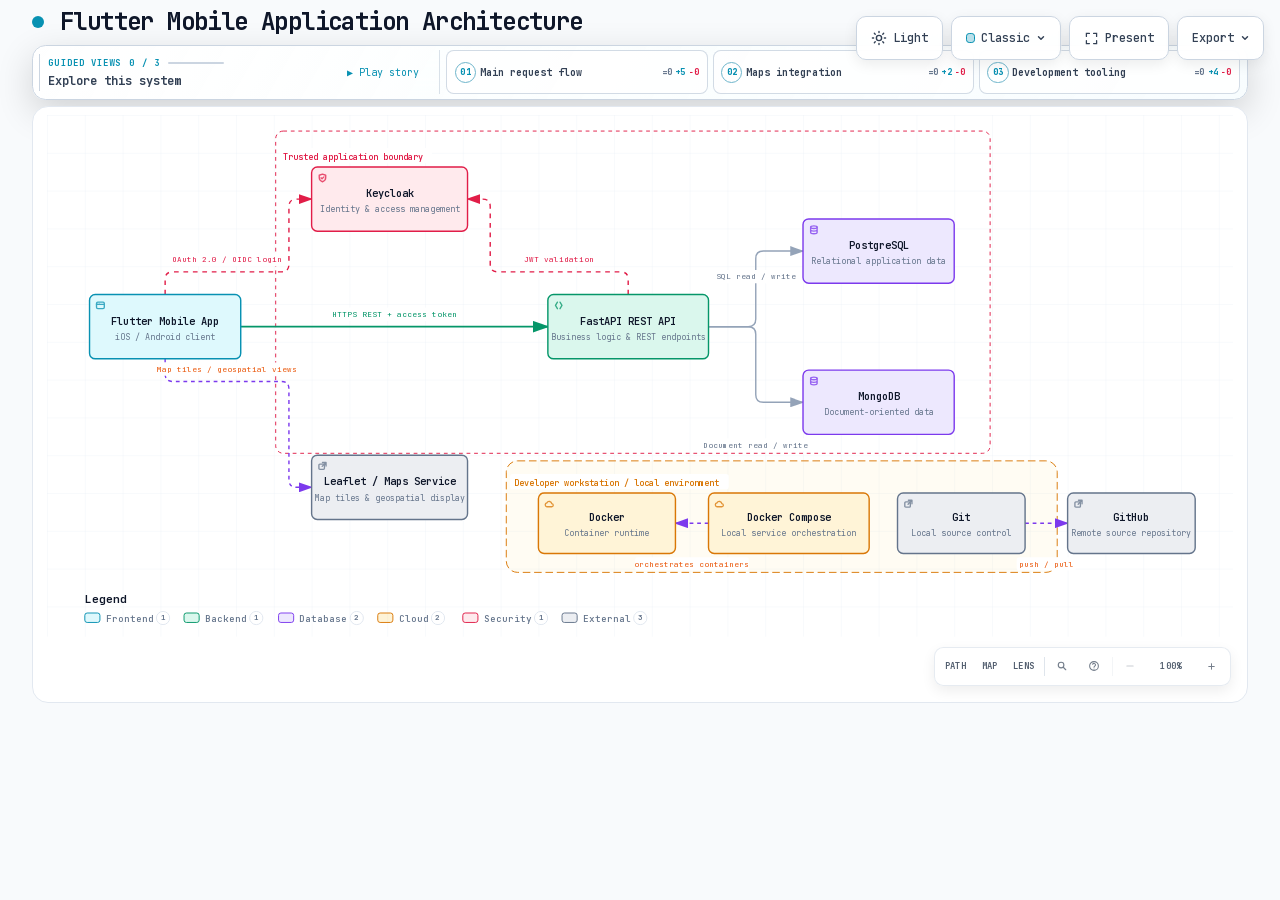
==== docs/index.html @ aa4526f3 "add: Diagrama con GitHub Pages Agregar diagrama Archify para GitHub Pages" ====
<!DOCTYPE html>
<html lang="en" data-theme="dark" data-preset="classic">
<head>
  <meta charset="UTF-8">
  <meta name="viewport" content="width=device-width, initial-scale=1.0">
  <meta name="generator" content="archify 2.17.0-dev.1">
  <title>Flutter Mobile Application Architecture Diagram</title>
  <script>
    // Resolve the theme before first paint so light-preference users don't
    // see a dark flash. The toolbar script below re-applies with UI state.
    (function () {
      try {
        var theme = null;
        try {
          var param = new URLSearchParams(window.location.search).get('theme');
          if (param === 'light' || param === 'dark') theme = param;
          if (new URLSearchParams(window.location.search).get('embed') === '1') {
            document.documentElement.setAttribute('data-embed', 'true');
          }
          if (new URLSearchParams(window.location.search).get('present') === '1') {
            document.documentElement.setAttribute('data-present', 'true');
          }
        } catch (_) {}
        if (!theme) {
          try { theme = localStorage.getItem('archify-theme'); } catch (_) {}
        }
        if (theme !== 'light' && theme !== 'dark') {
          theme = window.matchMedia('(prefers-color-scheme: light)').matches ? 'light' : 'dark';
        }
        document.documentElement.setAttribute('data-theme', theme);
      } catch (_) {}
    })();
  </script>
  <style id="archify-fonts">
/*
JetBrains Mono variable WOFF2 subsets from Google Fonts service revision v24.
These fixed bytes are shared by the viewer and its SVG/raster exports.
No local() source: an installed copy must not override the bundled font.
Uncovered characters (including CJK) still use the system fallback stack.
Upstream: https://github.com/JetBrains/JetBrainsMono

cyrillic-ext    1664 bytes  sha256 9343de2ca5d9549f792e7962375af8efb0f320c7643bfd36c884b5a30e5c396f
cyrillic        8892 bytes  sha256 4995a9a43ac659ec32fcd8b463755cd6a07b31a6e6b3894a6a153b661cf490e2
greek           6800 bytes  sha256 49c3da6c9a2b279b0f1f860f5cfb1f5dc38d88a5c7be9c9b1837bbc4e3db6111
vietnamese      5872 bytes  sha256 d44eb1936043a56038eb02dd70b243f379bef65783f94ec12f277550720411f1
latin-ext      11596 bytes  sha256 9c38cb2d0d2d93c1ee6e21fa78db76f13ea7e15e15cc64214c7ca89b6aaa35c4
latin          31340 bytes  sha256 2c32b9b3ee358c119e210f6f5195f9bd34894d78a785ff2e95d60e718e400af4

Copyright 2020 The JetBrains Mono Project Authors (https://github.com/JetBrains/JetBrainsMono)

This Font Software is licensed under the SIL Open Font License, Version 1.1.
This license is copied below, and is also available with a FAQ at:
https://openfontlicense.org


-----------------------------------------------------------
SIL OPEN FONT LICENSE Version 1.1 - 26 February 2007
-----------------------------------------------------------

PREAMBLE
The goals of the Open Font License (OFL) are to stimulate worldwide
development of collaborative font projects, to support the font creation
efforts of academic and linguistic communities, and to provide a free and
open framework in which fonts may be shared and improved in partnership
with others.

The OFL allows the licensed fonts to be used, studied, modified and
redistributed freely as long as they are not sold by themselves. The
fonts, including any derivative works, can be bundled, embedded,
redistributed and/or sold with any software provided that any reserved
names are not used by derivative works. The fonts and derivatives,
however, cannot be released under any other type of license. The
requirement for fonts to remain under this license does not apply
to any document created using the fonts or their derivatives.

DEFINITIONS
"Font Software" refers to the set of files released by the Copyright
Holder(s) under this license and clearly marked as such. This may
include source files, build scripts and documentation.

"Reserved Font Name" refers to any names specified as such after the
copyright statement(s).

"Original Version" refers to the collection of Font Software components as
distributed by the Copyright Holder(s).

"Modified Version" refers to any derivative made by adding to, deleting,
or substituting -- in part or in whole -- any of the components of the
Original Version, by changing formats or by porting the Font Software to a
new environment.

"Author" refers to any designer, engineer, programmer, technical
writer or other person who contributed to the Font Software.

PERMISSION & CONDITIONS
Permission is hereby granted, free of charge, to any person obtaining
a copy of the Font Software, to use, study, copy, merge, embed, modify,
redistribute, and sell modified and unmodified copies of the Font
Software, subject to the following conditions:

1) Neither the Font Software nor any of its individual components,
in Original or Modified Versions, may be sold by itself.

2) Original or Modified Versions of the Font Software may be bundled,
redistributed and/or sold with any software, provided that each copy
contains the above copyright notice and this license. These can be
included either as stand-alone text files, human-readable headers or
in the appropriate machine-readable metadata fields within text or
binary files as long as those fields can be easily viewed by the user.

3) No Modified Version of the Font Software may use the Reserved Font
Name(s) unless explicit written permission is granted by the corresponding
Copyright Holder. This restriction only applies to the primary font name as
presented to the users.

4) The name(s) of the Copyright Holder(s) or the Author(s) of the Font
Software shall not be used to promote, endorse or advertise any
Modified Version, except to acknowledge the contribution(s) of the
Copyright Holder(s) and the Author(s) or with their explicit written
permission.

5) The Font Software, modified or unmodified, in part or in whole,
must be distributed entirely under this license, and must not be
distributed under any other license. The requirement for fonts to
remain under this license does not apply to any document created
using the Font Software.

TERMINATION
This license becomes null and void if any of the above conditions are
not met.

DISCLAIMER
THE FONT SOFTWARE IS PROVIDED "AS IS", WITHOUT WARRANTY OF ANY KIND,
EXPRESS OR IMPLIED, INCLUDING BUT NOT LIMITED TO ANY WARRANTIES OF
MERCHANTABILITY, FITNESS FOR A PARTICULAR PURPOSE AND NONINFRINGEMENT
OF COPYRIGHT, PATENT, TRADEMARK, OR OTHER RIGHT. IN NO EVENT SHALL THE
COPYRIGHT HOLDER BE LIABLE FOR ANY CLAIM, DAMAGES OR OTHER LIABILITY,
INCLUDING ANY GENERAL, SPECIAL, INDIRECT, INCIDENTAL, OR CONSEQUENTIAL
DAMAGES, WHETHER IN AN ACTION OF CONTRACT, TORT OR OTHERWISE, ARISING
FROM, OUT OF THE USE OR INABILITY TO USE THE FONT SOFTWARE OR FROM
OTHER DEALINGS IN THE FONT SOFTWARE.
*/
    /* cyrillic-ext */
    @font-face { font-family: 'JetBrains Mono'; font-style: normal; font-weight: 400 800; font-display: swap;
      src: url([data-uri]) format('woff2');
      unicode-range: U+0460-052F, U+1C80-1C8A, U+20B4, U+2DE0-2DFF, U+A640-A69F, U+FE2E-FE2F; }
    /* cyrillic */
    @font-face { font-family: 'JetBrains Mono'; font-style: normal; font-weight: 400 800; font-display: swap;
      src: url([data-uri]) format('woff2');
      unicode-range: U+0301, U+0400-045F, U+0490-0491, U+04B0-04B1, U+2116; }
    /* greek */
    @font-face { font-family: 'JetBrains Mono'; font-style: normal; font-weight: 400 800; font-display: swap;
      src: url([data-uri]) format('woff2');
      unicode-range: U+0370-0377, U+037A-037F, U+0384-038A, U+038C, U+038E-03A1, U+03A3-03FF; }
    /* vietnamese */
    @font-face { font-family: 'JetBrains Mono'; font-style: normal; font-weight: 400 800; font-display: swap;
      src: url([data-uri]) format('woff2');
      unicode-range: U+0102-0103, U+0110-0111, U+0128-0129, U+0168-0169, U+01A0-01A1, U+01AF-01B0, U+0300-0301, U+0303-0304, U+0308-0309, U+0323, U+0329, U+1EA0-1EF9, U+20AB; }
    /* latin-ext */
    @font-face { font-family: 'JetBrains Mono'; font-style: normal; font-weight: 400 800; font-display: swap;
      src: url([data-uri]) format('woff2');
      unicode-range: U+0100-02BA, U+02BD-02C5, U+02C7-02CC, U+02CE-02D7, U+02DD-02FF, U+0304, U+0308, U+0329, U+1D00-1DBF, U+1E00-1E9F, U+1EF2-1EFF, U+2020, U+20A0-20AB, U+20AD-20C0, U+2113, U+2C60-2C7F, U+A720-A7FF; }
    /* latin */
    @font-face { font-family: 'JetBrains Mono'; font-style: normal; font-weight: 400 800; font-display: swap;
      src: url([data-uri]) format('woff2');
      unicode-range: U+0000-00FF, U+0131, U+0152-0153, U+02BB-02BC, U+02C6, U+02DA, U+02DC, U+0304, U+0308, U+0329, U+2000-206F, U+20AC, U+2122, U+2191, U+2193, U+2212, U+2215, U+FEFF, U+FFFD; }
  </style>
  <style>
    /* ==========================================================
       THEME VARIABLES — switch by toggling [data-theme] on <html>
       ========================================================== */
    :root,
    [data-theme="dark"] {
      --bg: #020617;
      --grid: #1e293b;
      --text: #ffffff;
      --text-muted: #94a3b8;
      --text-dim: #475569;
      /* UI chrome and menu hints need more contrast than SVG .t-dim accents */
      --text-faint: #7d8da1;

      --panel: rgba(15, 23, 42, 0.5);
      --panel-border: #1e293b;
      --lane-fill: rgba(15, 23, 42, 0.22);
      --lane-stroke: #334155;

      --arrow: #64748b;
      --arrow-emphasis: #34d399;

      /* Opaque mask color used behind semi-transparent component fills
         so the arrows drawn underneath are properly hidden. */
      --mask: #0f172a;

      --frontend-fill:    rgba(8, 51, 68, 0.4);
      --frontend-stroke:  #22d3ee;
      --backend-fill:     rgba(6, 78, 59, 0.4);
      --backend-stroke:   #34d399;
      --database-fill:    rgba(76, 29, 149, 0.4);
      --database-stroke:  #a78bfa;
      --cloud-fill:       rgba(120, 53, 15, 0.3);
      --cloud-stroke:     #fbbf24;
      --security-fill:    rgba(136, 19, 55, 0.4);
      --security-stroke:  #fb7185;
      --messagebus-fill:  rgba(251, 146, 60, 0.3);
      --messagebus-stroke:#fb923c;
      --external-fill:    rgba(30, 41, 59, 0.5);
      --external-stroke:  #94a3b8;

      --toolbar-bg:       rgba(15, 23, 42, 0.8);
      --toolbar-border:   #334155;
      --toolbar-text:     #e2e8f0;
      --toolbar-hover:    rgba(15, 23, 42, 0.95);
      --toolbar-menu-bg:  #0f172a;
    }

    [data-theme="light"] {
      --bg: #f8fafc;
      --grid: #e2e8f0;
      --text: #0f172a;
      --text-muted: #64748b;
      --text-dim: #94a3b8;
      --text-faint: #64748b;

      --panel: #ffffff;
      --panel-border: #e2e8f0;
      --lane-fill: rgba(248, 250, 252, 0.65);
      --lane-stroke: #cbd5e1;

      --arrow: #94a3b8;
      --arrow-emphasis: #059669;

      --mask: #ffffff;

      --frontend-fill:    rgba(34, 211, 238, 0.15);
      --frontend-stroke:  #0891b2;
      --backend-fill:     rgba(52, 211, 153, 0.18);
      --backend-stroke:   #059669;
      --database-fill:    rgba(167, 139, 250, 0.2);
      --database-stroke:  #7c3aed;
      --cloud-fill:       rgba(251, 191, 36, 0.18);
      --cloud-stroke:     #d97706;
      --security-fill:    rgba(251, 113, 133, 0.15);
      --security-stroke:  #e11d48;
      --messagebus-fill:  rgba(251, 146, 60, 0.15);
      --messagebus-stroke:#ea580c;
      --external-fill:    rgba(148, 163, 184, 0.18);
      --external-stroke:  #64748b;

      --toolbar-bg:       rgba(255, 255, 255, 0.92);
      --toolbar-border:   #cbd5e1;
      --toolbar-text:     #334155;
      --toolbar-hover:    #ffffff;
      --toolbar-menu-bg:  #ffffff;
    }

    /* ==========================================================
       SIGNAL FLOW — an opt-in, motion-forward visual preset.
       The variables also target a standalone exported SVG, whose
       root carries data-preset and data-theme directly.
       ========================================================== */
    [data-preset="signal-flow"][data-theme="dark"] {
      --bg: #030711;
      --grid: #15233a;
      --panel: rgba(6, 14, 28, 0.78);
      --panel-border: #1d3350;
      --lane-fill: rgba(9, 22, 40, 0.5);
      --lane-stroke: #2c4564;
      --text: #f5fbff;
      --text-muted: #9eb0c7;
      --text-dim: #52667f;
      --text-faint: #7890ad;
      --mask: #07101e;
      --frontend-fill: rgba(6, 182, 212, 0.14);
      --frontend-stroke: #67e8f9;
      --backend-fill: rgba(16, 185, 129, 0.14);
      --backend-stroke: #5eead4;
      --database-fill: rgba(139, 92, 246, 0.16);
      --database-stroke: #c4b5fd;
      --cloud-fill: rgba(245, 158, 11, 0.13);
      --cloud-stroke: #fcd34d;
      --security-fill: rgba(244, 63, 94, 0.13);
      --security-stroke: #fda4af;
      --messagebus-fill: rgba(249, 115, 22, 0.13);
      --messagebus-stroke: #fdba74;
      --external-fill: rgba(71, 85, 105, 0.24);
      --external-stroke: #a5b4c7;
      --arrow: #7890ad;
      --arrow-emphasis: #2dd4bf;
      --toolbar-bg: rgba(7, 16, 30, 0.86);
      --toolbar-border: #29415f;
      --toolbar-menu-bg: #07101e;
    }

    [data-preset="signal-flow"][data-theme="light"] {
      --bg: #f4f9fc;
      --grid: #d4e5ee;
      --panel: rgba(255, 255, 255, 0.82);
      --panel-border: #bfd5e2;
      --lane-fill: rgba(232, 243, 248, 0.62);
      --lane-stroke: #a9c5d5;
      --text: #102638;
      --text-muted: #587287;
      --text-dim: #8aa2b4;
      --text-faint: #668397;
      --mask: #ffffff;
      --frontend-fill: rgba(6, 182, 212, 0.09);
      --frontend-stroke: #0789a1;
      --backend-fill: rgba(5, 150, 105, 0.09);
      --backend-stroke: #087f69;
      --database-fill: rgba(124, 58, 237, 0.09);
      --database-stroke: #7254c7;
      --cloud-fill: rgba(217, 119, 6, 0.08);
      --cloud-stroke: #b9670b;
      --security-fill: rgba(225, 29, 72, 0.08);
      --security-stroke: #c53a59;
      --messagebus-fill: rgba(234, 88, 12, 0.08);
      --messagebus-stroke: #c65f27;
      --external-fill: rgba(100, 116, 139, 0.1);
      --external-stroke: #607a8c;
      --arrow: #7b97aa;
      --arrow-emphasis: #0d9488;
    }

    /* ==========================================================
       BLUEPRINT — a review-first drafting preset for deployment,
       infrastructure, and technical design documentation. It keeps
       the same semantic palette and geometry while trading glow for
       precise grid contrast, squared materials, and drafting marks.
       ========================================================== */
    [data-preset="blueprint"][data-theme="dark"] {
      --bg: #06131f;
      --grid: #17425a;
      --panel: rgba(7, 27, 43, 0.9);
      --panel-border: #27627f;
      --lane-fill: rgba(10, 43, 66, 0.36);
      --lane-stroke: #34799a;
      --text: #e3f6ff;
      --text-muted: #91b8ca;
      --text-dim: #557e92;
      --text-faint: #739caf;
      --mask: #0a2031;
      --frontend-fill: rgba(26, 157, 193, 0.14);
      --frontend-stroke: #66d9ef;
      --backend-fill: rgba(31, 155, 124, 0.13);
      --backend-stroke: #69dfbd;
      --database-fill: rgba(120, 105, 196, 0.14);
      --database-stroke: #b4a8ff;
      --cloud-fill: rgba(197, 145, 43, 0.13);
      --cloud-stroke: #ffd166;
      --security-fill: rgba(199, 76, 104, 0.13);
      --security-stroke: #ff8da1;
      --messagebus-fill: rgba(207, 112, 49, 0.13);
      --messagebus-stroke: #ffad66;
      --external-fill: rgba(84, 119, 139, 0.18);
      --external-stroke: #a7cad9;
      --arrow: #78a3b7;
      --arrow-emphasis: #64dfc1;
      --toolbar-bg: rgba(7, 28, 45, 0.92);
      --toolbar-border: #34799a;
      --toolbar-text: #d8f3ff;
      --toolbar-hover: rgba(18, 58, 83, 0.95);
      --toolbar-menu-bg: #0a2031;
    }

    [data-preset="blueprint"][data-theme="light"] {
      --bg: #edf7fa;
      --grid: #b5d5e1;
      --panel: rgba(249, 253, 255, 0.94);
      --panel-border: #78aabd;
      --lane-fill: rgba(210, 232, 240, 0.42);
      --lane-stroke: #83b2c4;
      --text: #123344;
      --text-muted: #4e7486;
      --text-dim: #86a6b4;
      --text-faint: #668c9d;
      --mask: #f9fdff;
      --frontend-fill: rgba(8, 145, 178, 0.08);
      --frontend-stroke: #087f9c;
      --backend-fill: rgba(5, 128, 101, 0.08);
      --backend-stroke: #08755f;
      --database-fill: rgba(100, 75, 180, 0.08);
      --database-stroke: #6757a8;
      --cloud-fill: rgba(181, 120, 15, 0.08);
      --cloud-stroke: #a86609;
      --security-fill: rgba(190, 48, 80, 0.07);
      --security-stroke: #b32f50;
      --messagebus-fill: rgba(196, 81, 22, 0.07);
      --messagebus-stroke: #b65120;
      --external-fill: rgba(79, 112, 128, 0.08);
      --external-stroke: #506f7e;
      --arrow: #6d93a5;
      --arrow-emphasis: #087f69;
      --toolbar-bg: rgba(247, 252, 254, 0.94);
      --toolbar-border: #8ab5c5;
      --toolbar-text: #294f61;
      --toolbar-hover: #ffffff;
      --toolbar-menu-bg: #f9fdff;
    }

    /* ==========================================================
       EDITORIAL — a warm, publication-minded preset for design
       reviews, launch notes, and documentation. The diagram keeps
       the same semantic palette and exact geometry, but trades
       software chrome for paper, ink, ruled structure, and one
       restrained vermilion accent.
       ========================================================== */
    [data-preset="editorial"][data-theme="dark"] {
      --bg: #181611;
      --grid: #39342a;
      --panel: rgba(35, 31, 24, 0.96);
      --panel-border: #625a4a;
      --lane-fill: rgba(52, 46, 35, 0.46);
      --lane-stroke: #726957;
      --text: #f4eddf;
      --text-muted: #b9ae9b;
      --text-dim: #776e60;
      --text-faint: #9d917e;
      --mask: #231f18;
      --frontend-fill: rgba(43, 133, 142, 0.16);
      --frontend-stroke: #7fc6c7;
      --backend-fill: rgba(63, 132, 92, 0.16);
      --backend-stroke: #8fc29e;
      --database-fill: rgba(117, 91, 141, 0.17);
      --database-stroke: #c0a4d0;
      --cloud-fill: rgba(170, 119, 49, 0.16);
      --cloud-stroke: #d8ad68;
      --security-fill: rgba(157, 69, 65, 0.17);
      --security-stroke: #df9085;
      --messagebus-fill: rgba(174, 79, 42, 0.16);
      --messagebus-stroke: #df946f;
      --external-fill: rgba(126, 115, 96, 0.18);
      --external-stroke: #b8ad99;
      --arrow: #948978;
      --arrow-emphasis: #dd6b3d;
      --toolbar-bg: rgba(35, 31, 24, 0.92);
      --toolbar-border: #625a4a;
      --toolbar-text: #eee5d5;
      --toolbar-hover: #302a20;
      --toolbar-menu-bg: #231f18;
    }

    [data-preset="editorial"][data-theme="light"] {
      --bg: #f2eee5;
      --grid: #d8d0c2;
      --panel: rgba(251, 248, 241, 0.97);
      --panel-border: #c4b9a6;
      --lane-fill: rgba(229, 221, 207, 0.42);
      --lane-stroke: #b8aa94;
      --text: #242018;
      --text-muted: #6f6658;
      --text-dim: #a09788;
      --text-faint: #817767;
      --mask: #fbf8f1;
      --frontend-fill: rgba(31, 117, 126, 0.09);
      --frontend-stroke: #287e84;
      --backend-fill: rgba(42, 119, 75, 0.09);
      --backend-stroke: #397b53;
      --database-fill: rgba(105, 75, 130, 0.09);
      --database-stroke: #765d86;
      --cloud-fill: rgba(157, 103, 31, 0.1);
      --cloud-stroke: #9a671f;
      --security-fill: rgba(153, 58, 52, 0.09);
      --security-stroke: #9e463f;
      --messagebus-fill: rgba(182, 70, 27, 0.09);
      --messagebus-stroke: #ad4b25;
      --external-fill: rgba(101, 91, 75, 0.09);
      --external-stroke: #746b5e;
      --arrow: #8a806f;
      --arrow-emphasis: #bb4c23;
      --toolbar-bg: rgba(251, 248, 241, 0.94);
      --toolbar-border: #c4b9a6;
      --toolbar-text: #40392f;
      --toolbar-hover: #fffdf8;
      --toolbar-menu-bg: #fbf8f1;
    }

    * { margin: 0; padding: 0; box-sizing: border-box; }

    body {
      font-family: 'JetBrains Mono', ui-monospace, SFMono-Regular, Menlo, Consolas, 'DejaVu Sans Mono', 'Liberation Mono', 'Noto Sans Mono CJK SC', 'PingFang SC', 'Hiragino Sans GB', 'Microsoft YaHei', monospace;
      background: var(--bg);
      min-height: 100vh;
      padding: 2rem;
      color: var(--text);
      transition: background 0.2s ease, color 0.2s ease;
    }

    html[data-preset="signal-flow"] body {
      background-image:
        radial-gradient(circle at 18% -8%, rgba(34, 211, 238, 0.14), transparent 34rem),
        radial-gradient(circle at 92% 18%, rgba(139, 92, 246, 0.12), transparent 30rem);
      background-attachment: fixed;
    }
    html[data-preset="signal-flow"][data-theme="light"] body {
      background-image:
        radial-gradient(circle at 18% -8%, rgba(6, 182, 212, 0.12), transparent 34rem),
        radial-gradient(circle at 92% 18%, rgba(139, 92, 246, 0.08), transparent 30rem);
    }
    html[data-preset="blueprint"] body {
      background-image:
        linear-gradient(var(--grid) 1px, transparent 1px),
        linear-gradient(90deg, var(--grid) 1px, transparent 1px);
      background-size: 32px 32px;
      background-position: -1px -1px;
      background-attachment: fixed;
    }
    html[data-preset="editorial"] body {
      background-image:
        linear-gradient(90deg, transparent 0, transparent 5.4rem, color-mix(in srgb, var(--security-stroke) 18%, transparent) 5.4rem, color-mix(in srgb, var(--security-stroke) 18%, transparent) calc(5.4rem + 1px), transparent calc(5.4rem + 1px)),
        repeating-linear-gradient(0deg, transparent 0, transparent 31px, color-mix(in srgb, var(--grid) 36%, transparent) 31px, color-mix(in srgb, var(--grid) 36%, transparent) 32px);
      background-attachment: fixed;
    }

    /* Gallery/embed mode keeps the generated artifact as the source of truth
       while presenting only its diagram surface inside a proof card. */
    html[data-embed="true"] body {
      min-height: 0;
      padding: 0;
      overflow: hidden;
      background: var(--bg);
      background-image: none;
    }
    html[data-embed="true"] .toolbar,
    html[data-embed="true"] .header,
    html[data-embed="true"] .cards,
    html[data-embed="true"] .diagram-nav,
    html[data-embed="true"] .overview-map,
    html[data-embed="true"] .focus-chip,
    html[data-embed="true"] .route-probe,
    html[data-embed="true"] .semantic-lens,
    html[data-embed="true"] .diagram-guide,
    html[data-embed="true"] .node-finder,
    html[data-embed="true"] .guided-views { display: none !important; }
    html[data-embed="true"] .container { max-width: none; }
    html[data-embed="true"] .diagram-container {
      padding: 0.5rem;
      border: 0;
      border-radius: 0;
      box-shadow: none;
    }
    html[data-embed="true"] .diagram-container svg { min-width: 0; }

    /* Share Chapter Cue lives in the HTML viewer layer, not inside the SVG.
       It gives one-shot embeds a title, authored note, truthful stop order,
       and lifecycle state while canonical diagram geometry stays untouched. */
    .share-chapter-cue { display: none; }
    html[data-embed="true"][data-share-playback="true"] .share-chapter-cue:not([hidden]),
    html[data-embed="true"][data-share-moment="true"] .share-chapter-cue:not([hidden]) {
      position: absolute;
      z-index: 18;
      top: 0.85rem;
      left: 50%;
      display: grid;
      grid-template-columns: auto minmax(9rem, 13.5rem) minmax(0, 1fr);
      align-items: center;
      gap: 0.45rem 0.85rem;
      width: min(52rem, calc(100% - 1.5rem));
      min-height: 3.35rem;
      padding: 0.55rem 0.75rem 0.65rem;
      overflow: hidden;
      border: 1px solid color-mix(in srgb, var(--frontend-stroke) 42%, var(--toolbar-border));
      border-radius: 0.75rem;
      background:
        linear-gradient(115deg, color-mix(in srgb, var(--frontend-fill) 52%, transparent), transparent 45%),
        color-mix(in srgb, var(--toolbar-menu-bg) 92%, transparent);
      color: var(--toolbar-text);
      box-shadow: 0 14px 42px rgba(0, 0, 0, 0.3), inset 0 1px 0 rgba(255, 255, 255, 0.045);
      backdrop-filter: blur(16px);
      pointer-events: none;
      animation: archify-share-cue-enter 280ms cubic-bezier(0.22, 1, 0.36, 1) both;
    }
    html[data-preset="blueprint"] .share-chapter-cue {
      border-radius: 0.2rem;
      background:
        linear-gradient(90deg, color-mix(in srgb, var(--frontend-fill) 46%, transparent), transparent 36%),
        var(--toolbar-menu-bg);
      box-shadow: 0 10px 28px rgba(0, 0, 0, 0.2);
      backdrop-filter: none;
    }
    html[data-preset="editorial"] .share-chapter-cue {
      border-color: var(--panel-border);
      background:
        linear-gradient(90deg, color-mix(in srgb, var(--security-fill) 58%, transparent), transparent 42%),
        var(--toolbar-menu-bg);
      box-shadow: 0 10px 30px color-mix(in srgb, #000 18%, transparent);
      backdrop-filter: none;
    }
    html[data-preset="editorial"] .share-chapter-state { color: var(--arrow-emphasis); }
    html[data-preset="editorial"] .share-chapter-state::before {
      border-radius: 0;
      box-shadow: none;
      transform: rotate(45deg) scale(0.8);
    }
    .share-chapter-index {
      display: grid;
      gap: 0.12rem;
      min-width: 5rem;
      padding-right: 0.75rem;
      border-right: 1px solid var(--toolbar-border);
    }
    .share-chapter-state {
      display: inline-flex;
      align-items: center;
      gap: 0.36rem;
      color: var(--frontend-stroke);
      font-size: 0.5rem;
      font-weight: 800;
      letter-spacing: 0.14em;
      text-transform: uppercase;
    }
    .share-chapter-state::before {
      width: 0.38rem;
      height: 0.38rem;
      border-radius: 50%;
      background: currentColor;
      box-shadow: 0 0 10px currentColor;
      content: '';
    }
    .share-chapter-cue[data-state="playing"] .share-chapter-state::before {
      animation: archify-share-cue-pulse 1.15s ease-in-out infinite;
    }
    .share-chapter-count {
      color: var(--text-faint);
      font-size: 0.5rem;
      font-weight: 700;
      letter-spacing: 0.08em;
      text-transform: uppercase;
    }
    .share-chapter-copy { min-width: 0; }
    .share-chapter-copy strong,
    .share-chapter-copy small,
    .share-chapter-route {
      display: block;
      overflow: hidden;
      text-overflow: ellipsis;
      white-space: nowrap;
    }
    .share-chapter-copy strong {
      color: var(--toolbar-text);
      font-size: 0.6875rem;
      line-height: 1.35;
    }
    .share-chapter-copy small {
      margin-top: 0.08rem;
      color: var(--text-muted);
      font-size: 0.5rem;
      line-height: 1.35;
    }
    .share-chapter-route {
      color: color-mix(in srgb, var(--frontend-stroke) 76%, var(--text-muted));
      font-size: 0.5625rem;
      font-weight: 650;
      letter-spacing: 0.015em;
      text-align: right;
    }
    .share-chapter-progress {
      position: absolute;
      right: 0;
      bottom: 0;
      left: 0;
      height: 2px;
      overflow: hidden;
      background: color-mix(in srgb, var(--toolbar-border) 72%, transparent);
    }
    .share-chapter-progress span {
      display: block;
      width: 100%;
      height: 100%;
      background: linear-gradient(90deg, var(--frontend-stroke), var(--database-stroke));
      box-shadow: 0 0 12px var(--frontend-stroke);
      transform: scaleX(0);
      transform-origin: left center;
    }

    /* Presentation Stage is a viewer-only layer: it gives the live diagram
       the viewport while keeping guided views, theme, focus, and exports real.
       Embed mode wins when both query parameters are present. */
    html[data-present="true"]:not([data-embed="true"]) body {
      height: 100dvh;
      min-height: 0;
      padding: 1rem;
      overflow: hidden;
    }
    html[data-present="true"]:not([data-embed="true"]) .container {
      display: flex;
      flex-direction: column;
      gap: 0.75rem;
      width: 100%;
      max-width: none;
      height: calc(100dvh - 2rem);
    }
    html[data-present="true"]:not([data-embed="true"]) .header {
      flex: none;
      min-width: 0;
      margin: 0;
      padding-right: 23rem;
    }
    html[data-present="true"]:not([data-embed="true"]) .header-row { margin-bottom: 0.25rem; }
    html[data-present="true"]:not([data-embed="true"]) .subtitle {
      overflow: hidden;
      text-overflow: ellipsis;
      white-space: nowrap;
    }
    html[data-present="true"]:not([data-embed="true"]) .guided-views {
      flex: none;
      margin-bottom: 0;
    }
    html[data-present="true"]:not([data-embed="true"]) .diagram-container {
      display: flex;
      flex: 1 1 auto;
      align-items: center;
      justify-content: center;
      min-height: 0;
      padding: 0.75rem;
      padding-bottom: calc(0.75rem + var(--archify-nav-reserve));
    }
    html[data-present="true"]:not([data-embed="true"]) .diagram-container > svg {
      flex: 1 1 auto;
      height: 100%;
      min-height: 0;
      width: 100%;
      min-width: 0;
    }
    html[data-present="true"]:not([data-embed="true"]) .cards { display: none; }
    html[data-present="true"]:not([data-embed="true"]) #btn-present {
      border-color: var(--frontend-stroke);
      color: var(--frontend-stroke);
    }

    /* The reader owns only the outer scale. Wide diagrams keep one authored
       SVG/viewBox while the runtime chooses a desktop width from the actual
       vertical budget. This avoids device-specific files and breakpoint
       jumps between a laptop and a tall monitor. */
    .container {
      width: 100%;
      max-width: var(--archify-reader-width, 1440px);
      margin: 0 auto;
    }
    @media (min-width: 768px) and (max-height: 920px) {
      .header { margin-bottom: 1rem; }
      .diagram-container { padding: 1rem; }
      .cards { margin-top: 1rem; }
      .card { padding: 1rem; }
    }

    .header { margin-bottom: 1.5rem; padding-right: 29.5rem; }

    html[data-preset="signal-flow"] .header,
    html[data-preset="blueprint"] .header,
    html[data-preset="editorial"] .header { padding-right: 29.5rem; }

    .header-row {
      display: flex;
      align-items: center;
      gap: 1rem;
      margin-bottom: 0.5rem;
    }

    .pulse-dot {
      width: 12px;
      height: 12px;
      background: var(--frontend-stroke);
      border-radius: 50%;
      animation: none;
    }

    html[data-motion-capable="true"] .pulse-dot { animation: pulse 2s infinite; }

    @keyframes pulse {
      0%, 100% { opacity: 1; }
      50% { opacity: 0.5; }
    }

    h1 {
      font-size: 1.5rem;
      font-weight: 700;
      letter-spacing: -0.025em;
    }

    .subtitle {
      color: var(--text-muted);
      font-size: 0.875rem;
      margin-left: 1.75rem;
    }

    html[data-preset="signal-flow"] .header-row::after {
      content: attr(data-preset-badge-signal-flow);
      margin-left: auto;
      color: var(--frontend-stroke);
      border: 1px solid var(--frontend-stroke);
      border-radius: 999px;
      padding: 0.28rem 0.6rem;
      font-size: 0.625rem;
      letter-spacing: 0.12em;
      opacity: 0.82;
      box-shadow: 0 0 20px rgba(34, 211, 238, 0.12);
      white-space: nowrap;
    }

    html[data-preset="blueprint"] .pulse-dot {
      width: 10px;
      height: 10px;
      border: 1px solid var(--frontend-stroke);
      border-radius: 1px;
      background: transparent;
      box-shadow: inset 0 0 0 2px var(--bg);
      transform: rotate(45deg);
      animation: none;
    }
    html[data-preset="blueprint"] .header-row::after {
      content: attr(data-preset-badge-blueprint);
      margin-left: auto;
      padding: 0.28rem 0.55rem;
      border-top: 1px solid var(--frontend-stroke);
      border-bottom: 1px solid var(--frontend-stroke);
      color: var(--frontend-stroke);
      font-size: 0.5625rem;
      font-weight: 700;
      letter-spacing: 0.14em;
      white-space: nowrap;
    }

    html[data-preset="editorial"] h1,
    html[data-preset="editorial"] .card h3 {
      font-family: Georgia, 'Times New Roman', 'Songti SC', STSong, serif;
      letter-spacing: -0.02em;
    }
    html[data-preset="editorial"] h1 { font-size: 1.72rem; font-weight: 600; }
    html[data-preset="editorial"] .pulse-dot {
      width: 9px;
      height: 9px;
      border: 1px solid var(--arrow-emphasis);
      border-radius: 0;
      background: var(--arrow-emphasis);
      box-shadow: 0 0 0 3px color-mix(in srgb, var(--arrow-emphasis) 14%, transparent);
      transform: rotate(45deg);
      animation: none;
    }
    html[data-preset="editorial"] .header-row::after {
      content: attr(data-preset-badge-editorial);
      margin-left: auto;
      padding: 0.32rem 0 0.24rem;
      border-bottom: 2px solid var(--arrow-emphasis);
      color: var(--arrow-emphasis);
      font-family: Georgia, 'Times New Roman', serif;
      font-size: 0.625rem;
      font-style: italic;
      font-weight: 600;
      letter-spacing: 0.08em;
      white-space: nowrap;
    }

    .diagram-container {
      --archify-nav-reserve: 0px;
      background: var(--panel);
      border-radius: 1rem;
      border: 1px solid var(--panel-border);
      padding: 1.5rem;
      padding-bottom: calc(1.5rem + var(--archify-nav-reserve));
      overflow: hidden;
      position: relative;
    }

    html[data-preset="signal-flow"] .diagram-container {
      position: relative;
      overflow: hidden;
      background: linear-gradient(180deg, rgba(8, 20, 38, 0.82), rgba(3, 8, 18, 0.94));
      box-shadow: inset 0 1px 0 rgba(255, 255, 255, 0.04), 0 28px 80px rgba(0, 0, 0, 0.34);
    }
    html[data-preset="signal-flow"][data-theme="light"] .diagram-container {
      background: linear-gradient(180deg, rgba(255, 255, 255, 0.9), rgba(237, 246, 250, 0.94));
      box-shadow: inset 0 1px 0 rgba(255, 255, 255, 0.72), 0 24px 60px rgba(45, 78, 99, 0.12);
    }
    html[data-preset="blueprint"] .diagram-container {
      border-color: var(--panel-border);
      border-radius: 0.35rem;
      background: var(--panel);
      box-shadow:
        inset 0 0 0 1px color-mix(in srgb, var(--panel-border) 34%, transparent),
        0 18px 48px rgba(0, 0, 0, 0.16);
    }
    html[data-preset="blueprint"] .diagram-container::after {
      content: "";
      position: absolute;
      z-index: 10;
      inset: 0.7rem;
      pointer-events: none;
      background:
        linear-gradient(var(--frontend-stroke), var(--frontend-stroke)) left top / 1.35rem 1px no-repeat,
        linear-gradient(var(--frontend-stroke), var(--frontend-stroke)) left top / 1px 1.35rem no-repeat,
        linear-gradient(var(--frontend-stroke), var(--frontend-stroke)) right top / 1.35rem 1px no-repeat,
        linear-gradient(var(--frontend-stroke), var(--frontend-stroke)) right top / 1px 1.35rem no-repeat,
        linear-gradient(var(--frontend-stroke), var(--frontend-stroke)) left bottom / 1.35rem 1px no-repeat,
        linear-gradient(var(--frontend-stroke), var(--frontend-stroke)) left bottom / 1px 1.35rem no-repeat,
        linear-gradient(var(--frontend-stroke), var(--frontend-stroke)) right bottom / 1.35rem 1px no-repeat,
        linear-gradient(var(--frontend-stroke), var(--frontend-stroke)) right bottom / 1px 1.35rem no-repeat;
      opacity: 0.58;
    }
    html[data-preset="editorial"] .diagram-container {
      overflow: hidden;
      border-color: var(--panel-border);
      border-radius: 0.38rem;
      background:
        linear-gradient(90deg, color-mix(in srgb, var(--security-fill) 58%, transparent), transparent 12%),
        var(--panel);
      box-shadow:
        0 1px 0 color-mix(in srgb, var(--text) 6%, transparent),
        0 18px 48px color-mix(in srgb, #000 19%, transparent);
    }
    html[data-preset="editorial"] .diagram-container::after {
      position: absolute;
      z-index: 10;
      top: 0.72rem;
      right: 1.25rem;
      padding: 0.2rem 0.52rem;
      border: 1px solid var(--panel-border);
      background: var(--panel);
      color: var(--arrow-emphasis);
      content: attr(data-preset-badge-editorial-plate);
      font-family: Georgia, 'Times New Roman', serif;
      font-size: 0.52rem;
      font-style: italic;
      font-weight: 600;
      letter-spacing: 0.09em;
      pointer-events: none;
    }
    html[data-embed="true"][data-preset="editorial"] .diagram-container::after { display: none; }
    html[data-motion-capable="true"][data-preset="signal-flow"][data-ambient-motion="running"] .diagram-container::before {
      content: "";
      position: absolute;
      inset: 0;
      pointer-events: none;
      background: linear-gradient(115deg, transparent 28%, rgba(103, 232, 249, 0.035) 48%, transparent 68%);
      transform: translateX(-70%);
      animation: archify-signal-scan 4.8s ease-in-out 1 both;
    }

    /* Motion Governor gives the reader a real static state and gives the
       strongest semantic action the only motion budget. Atmosphere resets to
       its authored base instead of freezing mid-cycle. Static artifacts never
       start a decorative pulse or scan. */
    html:not([data-motion-capable="true"]) svg[data-animation="trace"] [data-animate] {
      animation: none !important;
    }
    html[data-motion="still"] .pulse-dot,
    html[data-motion="still"] .diagram-container::before,
    html[data-motion="still"] svg[data-animation="trace"] [data-animate],
    html[data-motion-owner] .pulse-dot,
    html[data-motion-owner] .diagram-container::before,
    html[data-motion-owner] svg[data-animation="trace"] [data-animate],
    html[data-embed="true"] .pulse-dot,
    html[data-embed="true"] .diagram-container::before,
    html[data-share-playback="true"] .pulse-dot,
    html[data-share-playback="true"] .diagram-container::before,
    html[data-document-hidden="true"] .pulse-dot,
    html[data-document-hidden="true"] .diagram-container::before,
    html[data-document-hidden="true"] svg[data-animation="trace"] [data-animate] {
      animation: none !important;
    }
    html[data-motion="still"] .diagram-container::before,
    html[data-motion-owner] .diagram-container::before,
    html[data-embed="true"] .diagram-container::before,
    html[data-share-playback="true"] .diagram-container::before {
      opacity: 0;
    }
    html[data-motion="still"] .guided-view-progress span,
    html[data-motion="still"] .guided-story-caption,
    html[data-motion="still"] .story-trail-flow,
    html[data-motion="still"] .intent-trace-flow,
    html[data-motion="still"] .route-probe-flow,
    html[data-motion="still"] .route-journey-flow,
    html[data-motion="still"] .semantic-lens-flow,
    html[data-motion="still"] .diagram-guide,
    html[data-motion="still"] [data-story-step],
    html[data-motion="still"] .overview-map-live,
    html[data-motion="still"] .guided-view-stop,
    html[data-motion="still"] .share-chapter-cue,
    html[data-motion="still"] .share-chapter-state::before,
    html[data-motion="still"] .share-chapter-progress span,
    html[data-document-hidden="true"] .guided-view-progress span,
    html[data-document-hidden="true"] .story-trail-flow,
    html[data-document-hidden="true"] .intent-trace-flow,
    html[data-document-hidden="true"] .route-probe-flow,
    html[data-document-hidden="true"] .route-journey-flow,
    html[data-document-hidden="true"] .semantic-lens-flow,
    html[data-document-hidden="true"] .diagram-guide,
    html[data-document-hidden="true"] [data-story-step],
    html[data-document-hidden="true"] .overview-map-live,
    html[data-document-hidden="true"] .guided-view-stop,
    html[data-document-hidden="true"] .share-chapter-cue,
    html[data-document-hidden="true"] .share-chapter-state::before,
    html[data-document-hidden="true"] .share-chapter-progress span {
      animation: none !important;
    }
    html[data-motion="still"] .guided-view-progress span {
      transform: scaleX(1) !important;
    }
    html[data-motion="still"] svg[data-story-playing="true"] .story-trail-flow {
      stroke-dasharray: none;
      stroke-dashoffset: 0;
      opacity: 0.55;
    }
    html[data-motion="still"] .intent-trace-flow,
    html[data-motion="still"] .route-probe-flow {
      stroke-dasharray: none;
      stroke-dashoffset: 0;
      opacity: 0.72;
    }
    html[data-motion="still"] .route-journey-overlay,
    html[data-document-hidden="true"] .route-journey-overlay { display: none !important; }
    html[data-motion="still"] .relationship-pulse-overlay,
    html[data-motion="still"] .story-carrier-overlay,
    html[data-document-hidden="true"] .story-carrier-overlay { display: none !important; }
    html[data-motion="still"] .chapter-handoff-overlay { display: none !important; }
    html[data-motion="still"] .chapter-handoff-anchor { animation: none !important; }
    html[data-motion="still"] .guided-view-chapter,
    html[data-motion="still"] svg [data-node-id],
    html[data-motion="still"] svg [data-edge-from],
    html[data-motion="still"] svg [data-detail],
    html[data-motion="still"] svg [data-detail-anchor],
    html[data-motion="still"] svg [data-legend-hit],
    html[data-motion="still"] svg {
      transition: none !important;
    }

    svg {
      width: 100%;
      min-width: min(900px, 100%);
      display: block;
      transform-origin: 0 0;
      transition: transform 0.18s ease;
    }

    .diagram-container.is-camera-moving svg {
      transition: transform 0.42s cubic-bezier(0.22, 1, 0.36, 1);
    }
    .diagram-container.is-camera-transaction svg { transition: none; }
    .diagram-container.is-pannable { cursor: grab; }
    .diagram-container.is-panning { cursor: grabbing; user-select: none; }
    .diagram-container.is-panning svg { transition: none; }

    .diagram-nav {
      position: absolute;
      right: 1rem;
      bottom: 1rem;
      z-index: 12;
      display: inline-flex;
      align-items: center;
      max-width: calc(100% - 2rem);
      padding: 0.15rem;
      gap: 0;
      overflow-x: auto;
      border: 1px solid color-mix(in srgb, var(--toolbar-border) 48%, transparent);
      border-radius: 0.58rem;
      background: color-mix(in srgb, var(--toolbar-bg) 82%, transparent);
      box-shadow: 0 5px 14px rgba(0, 0, 0, 0.07);
      backdrop-filter: blur(10px);
      scrollbar-width: none;
    }
    .diagram-nav::-webkit-scrollbar { display: none; }
    .diagram-nav button,
    .focus-chip button,
    .guided-views button {
      border: 0;
      background: transparent;
      color: var(--toolbar-text);
      font: inherit;
      cursor: pointer;
    }
    .diagram-nav button {
      min-width: 2rem;
      height: 2rem;
      padding: 0 0.35rem;
      border-radius: 0.35rem;
      color: color-mix(in srgb, var(--toolbar-text) 68%, transparent);
      font-size: 0.56rem;
      font-weight: 600;
      letter-spacing: 0.02em;
      transition: background 0.15s, color 0.15s;
    }
    .diagram-nav button:hover,
    .diagram-nav button:focus-visible,
    .focus-chip button:hover,
    .focus-chip button:focus-visible,
    .guided-views button:hover,
    .guided-views button:focus-visible { background: var(--toolbar-hover); }
    .diagram-nav button:focus-visible,
    .focus-chip button:focus-visible,
    .guided-views button:focus-visible {
      outline: 2px solid var(--frontend-stroke);
      outline-offset: 1px;
    }
    .diagram-nav button:disabled { opacity: 0.38; cursor: default; }
    .diagram-nav button:disabled:hover { background: transparent; }
    .diagram-nav #btn-route-probe,
    .diagram-nav #btn-overview-map,
    .diagram-nav #btn-semantic-lens {
      min-width: auto;
      padding-inline: 0.5rem;
      color: color-mix(in srgb, var(--toolbar-text) 86%, transparent);
      font-weight: 650;
    }
    .diagram-nav #btn-node-finder,
    .diagram-nav [data-view="out"] {
      position: relative;
      margin-left: 0.25rem;
    }
    .diagram-nav #btn-node-finder::before,
    .diagram-nav [data-view="out"]::before {
      position: absolute;
      top: 0.4rem;
      bottom: 0.4rem;
      left: -0.13rem;
      width: 1px;
      background: color-mix(in srgb, var(--toolbar-border) 62%, transparent);
      content: "";
      pointer-events: none;
    }
    .diagram-nav-icon {
      display: block;
      width: 0.72rem;
      height: 0.72rem;
      margin: auto;
      background: currentColor;
      -webkit-mask-position: center;
      -webkit-mask-repeat: no-repeat;
      -webkit-mask-size: contain;
      mask-position: center;
      mask-repeat: no-repeat;
      mask-size: contain;
    }
    .diagram-nav-icon.find {
      -webkit-mask-image: url("data:image/svg+xml,%3Csvg xmlns='http://www.w3.org/2000/svg' viewBox='0 0 20 20'%3E%3Ccircle cx='8.5' cy='8.5' r='4.5' fill='none' stroke='black' stroke-width='1.8'/%3E%3Cpath d='m12 12 4 4' fill='none' stroke='black' stroke-width='1.8' stroke-linecap='round'/%3E%3C/svg%3E");
      mask-image: url("data:image/svg+xml,%3Csvg xmlns='http://www.w3.org/2000/svg' viewBox='0 0 20 20'%3E%3Ccircle cx='8.5' cy='8.5' r='4.5' fill='none' stroke='black' stroke-width='1.8'/%3E%3Cpath d='m12 12 4 4' fill='none' stroke='black' stroke-width='1.8' stroke-linecap='round'/%3E%3C/svg%3E");
    }
    .diagram-nav-icon.guide {
      -webkit-mask-image: url("data:image/svg+xml,%3Csvg xmlns='http://www.w3.org/2000/svg' viewBox='0 0 20 20'%3E%3Ccircle cx='10' cy='10' r='7' fill='none' stroke='black' stroke-width='1.7'/%3E%3Cpath d='M7.8 7.3a2.4 2.4 0 014.6.9c0 1.8-2.4 2-2.4 3.7M10 14.9h.01' fill='none' stroke='black' stroke-width='1.7' stroke-linecap='round'/%3E%3C/svg%3E");
      mask-image: url("data:image/svg+xml,%3Csvg xmlns='http://www.w3.org/2000/svg' viewBox='0 0 20 20'%3E%3Ccircle cx='10' cy='10' r='7' fill='none' stroke='black' stroke-width='1.7'/%3E%3Cpath d='M7.8 7.3a2.4 2.4 0 014.6.9c0 1.8-2.4 2-2.4 3.7M10 14.9h.01' fill='none' stroke='black' stroke-width='1.7' stroke-linecap='round'/%3E%3C/svg%3E");
    }
    .diagram-nav-icon.minus {
      -webkit-mask-image: url("data:image/svg+xml,%3Csvg xmlns='http://www.w3.org/2000/svg' viewBox='0 0 20 20'%3E%3Cpath d='M5 10h10' fill='none' stroke='black' stroke-width='1.8' stroke-linecap='round'/%3E%3C/svg%3E");
      mask-image: url("data:image/svg+xml,%3Csvg xmlns='http://www.w3.org/2000/svg' viewBox='0 0 20 20'%3E%3Cpath d='M5 10h10' fill='none' stroke='black' stroke-width='1.8' stroke-linecap='round'/%3E%3C/svg%3E");
    }
    .diagram-nav-icon.plus {
      -webkit-mask-image: url("data:image/svg+xml,%3Csvg xmlns='http://www.w3.org/2000/svg' viewBox='0 0 20 20'%3E%3Cpath d='M10 5v10M5 10h10' fill='none' stroke='black' stroke-width='1.8' stroke-linecap='round'/%3E%3C/svg%3E");
      mask-image: url("data:image/svg+xml,%3Csvg xmlns='http://www.w3.org/2000/svg' viewBox='0 0 20 20'%3E%3Cpath d='M10 5v10M5 10h10' fill='none' stroke='black' stroke-width='1.8' stroke-linecap='round'/%3E%3C/svg%3E");
    }
    .diagram-nav [data-view="reset"] {
      display: inline-flex;
      align-items: center;
      justify-content: center;
      gap: 0.2rem;
      min-width: 3.1rem;
      padding-inline: 0.35rem;
    }
    .diagram-nav [data-view="reset"][data-detail-visible] {
      min-width: 3.8rem;
    }
    .diagram-nav-detail {
      color: color-mix(in srgb, var(--toolbar-text) 52%, transparent);
      font-size: 0.44rem;
      font-weight: 700;
      line-height: 1;
      letter-spacing: 0.07em;
    }
    .diagram-nav-percent {
      color: color-mix(in srgb, var(--toolbar-text) 84%, transparent);
      font-size: 0.55rem;
      font-weight: 650;
      line-height: 1;
    }
    .diagram-container[data-camera-indicator="true"] .diagram-nav-detail,
    .diagram-container[data-camera-indicator="true"] .diagram-nav-percent { color: var(--frontend-stroke); }
    .diagram-nav #btn-diagram-guide[aria-expanded="true"] {
      color: var(--cloud-stroke);
      background: var(--toolbar-hover);
    }

    /* Semantic Radar is a deliberately simplified, viewer-only overview. It
       uses authored node bounds and the live camera viewport rather than
       cloning the canonical SVG, so IDs, filters, animation, and export state
       stay singular and deterministic. */
    .overview-map {
      position: absolute;
      right: 1rem;
      bottom: calc(4.15rem + var(--archify-nav-reserve));
      z-index: 12;
      width: 11.25rem;
      overflow: hidden;
      border: 1px solid color-mix(in srgb, var(--frontend-stroke) 52%, var(--toolbar-border));
      border-radius: 0.78rem;
      background: var(--toolbar-menu-bg);
      color: var(--toolbar-text);
      box-shadow: 0 16px 42px rgba(0, 0, 0, 0.3);
      backdrop-filter: blur(16px);
      font-size: 0.625rem;
    }
    .overview-map[hidden] { display: none; }
    .overview-map[data-docked="true"] {
      position: fixed;
      right: var(--archify-radar-right, 1rem);
      top: var(--archify-radar-top, 1rem);
      bottom: auto;
    }
    .overview-map[data-docked="true"][data-dock-side="left"] {
      right: auto;
      left: var(--archify-radar-left, 1rem);
    }
    html[data-preset="blueprint"] .overview-map { border-radius: 0.28rem; }
    .overview-map-head {
      display: grid;
      grid-template-columns: auto minmax(0, 1fr) auto;
      align-items: center;
      gap: 0.45rem;
      min-height: 2.25rem;
      padding: 0.42rem 0.48rem 0.38rem 0.55rem;
      border-bottom: 1px solid var(--toolbar-border);
      background: linear-gradient(110deg, color-mix(in srgb, var(--frontend-fill) 45%, transparent), transparent 68%);
      cursor: grab;
      touch-action: none;
      user-select: none;
    }
    .overview-map[data-panel-dragging="true"] .overview-map-head { cursor: grabbing; }
    .overview-map[data-placement-invalid="true"] {
      border-color: var(--security-stroke);
      box-shadow: 0 0 0 2px color-mix(in srgb, var(--security-stroke) 34%, transparent), 0 16px 42px rgba(0, 0, 0, 0.3);
    }
    .overview-map[data-compact="true"] {
      width: 7.4rem;
    }
    .overview-map[data-compact="true"] .overview-map-head {
      grid-template-columns: minmax(0, 1fr) auto;
      gap: 0.24rem;
      min-height: 1.5rem;
      padding: 0.05rem 0.16rem 0.05rem 0.32rem;
      border-bottom: 0;
    }
    .overview-map[data-compact="true"] .overview-map-live,
    .overview-map[data-compact="true"] .overview-map-copy,
    .overview-map[data-compact="true"] .overview-map-surface,
    .overview-map[data-compact="true"] .overview-map-hint {
      display: none;
    }
    .overview-map[data-compact="true"] .overview-map-expand { display: inline-flex; }
    .overview-map[data-compact="true"] .overview-map-close {
      width: 1.15rem;
      height: 1.15rem;
      font-size: 0.72rem;
    }
    .overview-map-live {
      width: 0.42rem;
      height: 0.42rem;
      border-radius: 50%;
      background: var(--backend-stroke);
      box-shadow: 0 0 0 0 color-mix(in srgb, var(--backend-stroke) 52%, transparent);
      animation: archify-radar-live 2.4s ease-out infinite;
    }
    .overview-map-copy { min-width: 0; line-height: 1.1; }
    .overview-map-copy strong {
      display: block;
      overflow: hidden;
      color: var(--frontend-stroke);
      font-size: 0.59rem;
      letter-spacing: 0.12em;
      text-transform: uppercase;
      white-space: nowrap;
      text-overflow: ellipsis;
    }
    .overview-map-copy small {
      display: block;
      margin-top: 0.18rem;
      overflow: hidden;
      color: var(--text-faint);
      font-size: 0.52rem;
      letter-spacing: 0.04em;
      white-space: nowrap;
      text-overflow: ellipsis;
    }
    .overview-map-expand {
      display: none;
      align-items: center;
      justify-content: center;
      min-width: 0;
      height: 1.2rem;
      padding: 0 0.34rem;
      overflow: hidden;
      border: 0;
      border-radius: 0.3rem;
      background: transparent;
      color: var(--frontend-stroke);
      font: inherit;
      font-size: 0.49rem;
      font-weight: 700;
      letter-spacing: 0.06em;
      text-transform: uppercase;
      white-space: nowrap;
      cursor: pointer;
    }
    .overview-map-close {
      width: 1.55rem;
      height: 1.55rem;
      padding: 0;
      border: 0;
      border-radius: 0.34rem;
      background: transparent;
      color: var(--toolbar-text);
      font: inherit;
      font-size: 0.9rem;
      cursor: pointer;
    }
    .overview-map-expand:hover,
    .overview-map-expand:focus-visible,
    .overview-map-close:hover,
    .overview-map-close:focus-visible { background: var(--toolbar-hover); }
    .overview-map-expand:focus-visible,
    .overview-map-close:focus-visible,
    .overview-map-surface:focus-visible,
    .overview-map-node:focus-visible {
      outline: 2px solid var(--frontend-stroke);
      outline-offset: 1px;
    }
    .overview-map-surface {
      position: relative;
      height: 7rem;
      margin: 0.42rem;
      overflow: hidden;
      border: 1px solid color-mix(in srgb, var(--panel-border) 72%, transparent);
      border-radius: 0.42rem;
      background:
        linear-gradient(color-mix(in srgb, var(--panel-border) 26%, transparent) 1px, transparent 1px),
        linear-gradient(90deg, color-mix(in srgb, var(--panel-border) 26%, transparent) 1px, transparent 1px),
        color-mix(in srgb, var(--bg) 86%, transparent);
      background-size: 12px 12px;
      cursor: crosshair;
      touch-action: none;
    }
    html[data-preset="blueprint"] .overview-map-surface { border-radius: 0.1rem; }
    .overview-map-surface > svg {
      width: 100%;
      height: 100%;
      min-width: 0;
      transform: none !important;
      transition: none !important;
      display: block;
      overflow: visible;
    }
    .overview-map-node {
      fill: var(--backend-stroke);
      fill-opacity: 0.52;
      stroke: var(--backend-stroke);
      stroke-opacity: 0.86;
      vector-effect: non-scaling-stroke;
      cursor: pointer;
      transition: fill-opacity 140ms ease, stroke-width 140ms ease, filter 140ms ease;
    }
    .overview-map-node[data-kind="frontend"],
    .overview-map-node[data-kind="start"] { fill: var(--frontend-stroke); stroke: var(--frontend-stroke); }
    .overview-map-node[data-kind="database"],
    .overview-map-node[data-kind="success"] { fill: var(--database-stroke); stroke: var(--database-stroke); }
    .overview-map-node[data-kind="cloud"],
    .overview-map-node[data-kind="waiting"] { fill: var(--cloud-stroke); stroke: var(--cloud-stroke); }
    .overview-map-node[data-kind="messagebus"] { fill: var(--messagebus-stroke); stroke: var(--messagebus-stroke); }
    .overview-map-node[data-kind="security"],
    .overview-map-node[data-kind="decision"],
    .overview-map-node[data-kind="failure"] { fill: var(--security-stroke); stroke: var(--security-stroke); }
    .overview-map-node[data-kind="external"],
    .overview-map-node[data-kind="neutral"] { fill: var(--external-stroke); stroke: var(--external-stroke); }
    .overview-map-node[data-radar-active="true"],
    .overview-map-node:hover,
    .overview-map-node:focus-visible {
      fill-opacity: 0.92;
      stroke-width: 2.2;
      filter: drop-shadow(0 0 3px currentColor);
    }
    .overview-map-viewport {
      fill: color-mix(in srgb, var(--frontend-fill) 56%, transparent);
      stroke: var(--frontend-stroke);
      stroke-width: 2;
      vector-effect: non-scaling-stroke;
      pointer-events: none;
      filter: drop-shadow(0 0 3px color-mix(in srgb, var(--frontend-stroke) 54%, transparent));
    }
    .overview-map-hint {
      display: flex;
      justify-content: space-between;
      gap: 0.5rem;
      padding: 0 0.52rem 0.46rem;
      color: var(--text-faint);
      font-size: 0.49rem;
      letter-spacing: 0.06em;
      text-transform: uppercase;
    }
    .diagram-nav #btn-overview-map[aria-expanded="true"] {
      color: var(--frontend-stroke);
      background: var(--toolbar-hover);
    }
    .overview-map-feedback {
      position: absolute;
      right: 1rem;
      bottom: 4.15rem;
      z-index: 13;
      max-width: min(16rem, calc(100% - 2rem));
      padding: 0.38rem 0.55rem;
      border: 1px solid color-mix(in srgb, var(--frontend-stroke) 52%, var(--toolbar-border));
      border-radius: 0.5rem;
      background: var(--toolbar-menu-bg);
      color: var(--toolbar-text);
      box-shadow: 0 8px 24px rgba(0, 0, 0, 0.2);
      font-size: 0.52rem;
      line-height: 1.35;
      pointer-events: none;
    }
    .overview-map-feedback[hidden] { display: none; }
    .focus-chip[data-radar-yielded="true"] { display: none !important; }
    .diagram-nav #btn-route-probe[aria-pressed="true"] {
      color: var(--backend-stroke);
      background: var(--toolbar-hover);
    }
    .diagram-nav #btn-semantic-lens[aria-expanded="true"],
    .diagram-nav #btn-semantic-lens[aria-pressed="true"] {
      color: var(--database-stroke);
      background: var(--toolbar-hover);
    }

    /* Semantic Lens turns the compiled node-kind palette into an analytical
       legend. One kind reveals its real traffic; two kinds compare only their
       direct authored relationships. Geometry and the canonical SVG stay put. */
    .semantic-lens {
      position: absolute;
      right: 1rem;
      bottom: calc(4.15rem + var(--archify-nav-reserve));
      z-index: 24;
      width: min(20rem, calc(100% - 2rem));
      overflow: hidden;
      border: 1px solid color-mix(in srgb, var(--database-stroke) 58%, var(--toolbar-border));
      border-radius: 0.82rem;
      background:
        linear-gradient(135deg, color-mix(in srgb, var(--database-fill) 34%, transparent), transparent 48%),
        var(--toolbar-menu-bg);
      color: var(--toolbar-text);
      box-shadow: 0 18px 52px rgba(0, 0, 0, 0.36);
      backdrop-filter: blur(18px);
      animation: archify-lens-in 180ms cubic-bezier(0.22, 1, 0.36, 1);
    }
    .semantic-lens[hidden] { display: none; }
    .semantic-lens[data-dock-side="left"] { left: 1rem; right: auto; }
    .semantic-lens[data-dock-side="right"] { left: auto; right: 1rem; }
    html[data-preset="blueprint"] .semantic-lens { border-radius: 0.28rem; }
    .semantic-lens-head {
      display: grid;
      grid-template-columns: minmax(0, 1fr) auto;
      align-items: start;
      gap: 0.75rem;
      padding: 0.72rem 0.78rem 0.62rem;
      border-bottom: 1px solid var(--toolbar-border);
    }
    .semantic-lens-eyebrow {
      display: block;
      color: var(--database-stroke);
      font-size: 0.5rem;
      font-weight: 800;
      letter-spacing: 0.16em;
      text-transform: uppercase;
    }
    .semantic-lens-title {
      display: block;
      margin-top: 0.16rem;
      color: var(--text);
      font-size: 0.82rem;
      letter-spacing: -0.02em;
    }
    .semantic-lens-close {
      width: 1.75rem;
      height: 1.75rem;
      padding: 0;
      border: 0;
      border-radius: 0.35rem;
      background: transparent;
      color: var(--toolbar-text);
      font: inherit;
      font-size: 1rem;
      cursor: pointer;
    }
    .semantic-lens-close:hover,
    .semantic-lens-close:focus-visible { background: var(--toolbar-hover); }
    .semantic-lens-instruction {
      margin: 0;
      padding: 0.52rem 0.78rem 0.48rem;
      color: var(--text-faint);
      font-size: 0.55rem;
      line-height: 1.45;
    }
    .semantic-lens-kinds {
      display: grid;
      grid-template-columns: 1fr 1fr;
      gap: 0.3rem;
      max-height: min(15rem, 40vh);
      padding: 0 0.5rem 0.5rem;
      overflow-y: auto;
      scrollbar-width: thin;
    }
    .semantic-lens-kind {
      --lens-color: var(--external-stroke);
      display: grid;
      grid-template-columns: auto minmax(0, 1fr) auto;
      align-items: center;
      gap: 0.42rem;
      min-width: 0;
      min-height: 2.15rem;
      padding: 0.35rem 0.42rem;
      border: 1px solid color-mix(in srgb, var(--lens-color) 24%, var(--toolbar-border));
      border-radius: 0.45rem;
      background: color-mix(in srgb, var(--panel) 76%, transparent);
      color: var(--toolbar-text);
      font: inherit;
      text-align: left;
      cursor: pointer;
      transition: border-color 140ms ease, background 140ms ease, opacity 140ms ease;
    }
    html[data-preset="blueprint"] .semantic-lens-kind { border-radius: 0.12rem; }
    .semantic-lens-kind[data-kind="frontend"],
    .semantic-lens-kind[data-kind="start"] { --lens-color: var(--frontend-stroke); }
    .semantic-lens-kind[data-kind="backend"],
    .semantic-lens-kind[data-kind="active"] { --lens-color: var(--backend-stroke); }
    .semantic-lens-kind[data-kind="database"],
    .semantic-lens-kind[data-kind="success"] { --lens-color: var(--database-stroke); }
    .semantic-lens-kind[data-kind="cloud"],
    .semantic-lens-kind[data-kind="waiting"] { --lens-color: var(--cloud-stroke); }
    .semantic-lens-kind[data-kind="messagebus"] { --lens-color: var(--messagebus-stroke); }
    .semantic-lens-kind[data-kind="security"],
    .semantic-lens-kind[data-kind="decision"],
    .semantic-lens-kind[data-kind="failure"] { --lens-color: var(--security-stroke); }
    .semantic-lens-kind:hover,
    .semantic-lens-kind:focus-visible,
    .semantic-lens-kind[aria-pressed="true"] {
      border-color: color-mix(in srgb, var(--lens-color) 78%, var(--toolbar-border));
      background: color-mix(in srgb, var(--lens-color) 11%, var(--panel));
    }
    .semantic-lens-kind:focus-visible,
    .semantic-lens-close:focus-visible,
    .semantic-lens-actions button:focus-visible {
      outline: 2px solid var(--database-stroke);
      outline-offset: 1px;
    }
    .semantic-lens-kind:disabled { opacity: 0.34; cursor: default; }
    .semantic-lens-swatch {
      width: 0.48rem;
      height: 0.48rem;
      border-radius: 50%;
      background: var(--lens-color);
      box-shadow: 0 0 8px color-mix(in srgb, var(--lens-color) 58%, transparent);
    }
    .semantic-lens-kind strong {
      overflow: hidden;
      color: var(--text);
      font-size: 0.61rem;
      text-overflow: ellipsis;
      white-space: nowrap;
    }
    .semantic-lens-kind em {
      color: var(--lens-color);
      font-size: 0.54rem;
      font-style: normal;
      font-weight: 800;
    }
    .semantic-lens-status {
      min-height: 2.5rem;
      margin: 0;
      padding: 0.55rem 0.78rem;
      border-top: 1px solid var(--toolbar-border);
      color: var(--text-faint);
      font-size: 0.55rem;
      line-height: 1.45;
    }
    .semantic-lens-status strong { color: var(--database-stroke); font-weight: 800; }
    .semantic-lens-actions {
      display: flex;
      justify-content: flex-end;
      gap: 0.28rem;
      padding: 0 0.62rem 0.62rem;
    }
    .semantic-lens-actions button {
      min-height: 1.8rem;
      padding: 0.28rem 0.48rem;
      border: 0;
      border-radius: 0.35rem;
      background: transparent;
      color: var(--toolbar-text);
      font: inherit;
      font-size: 0.56rem;
      cursor: pointer;
    }
    .semantic-lens-actions button:hover { background: var(--toolbar-hover); }
    .semantic-lens-actions #semantic-lens-copy { color: var(--database-stroke); }
    @keyframes archify-lens-in {
      from { opacity: 0; transform: translateY(5px) scale(0.985); }
      to { opacity: 1; transform: translateY(0) scale(1); }
    }

    /* Route Probe answers a reader question over the compiled semantic graph:
       choose two stable nodes and reveal the shortest authored directed route.
       The receipt and signal live entirely in the viewer layer. */
    .route-probe {
      position: absolute;
      left: 1rem;
      bottom: calc(1rem + var(--archify-nav-reserve));
      z-index: 12;
      width: min(46rem, calc(100% - 25rem));
      min-width: 18rem;
      overflow: hidden;
      border: 1px solid color-mix(in srgb, var(--backend-stroke) 62%, var(--toolbar-border));
      border-radius: 0.82rem;
      background:
        linear-gradient(115deg, color-mix(in srgb, var(--backend-fill) 50%, transparent), transparent 62%),
        var(--toolbar-menu-bg);
      color: var(--toolbar-text);
      box-shadow: 0 18px 48px rgba(0, 0, 0, 0.3);
      backdrop-filter: blur(16px);
      font-size: 0.625rem;
    }
    .route-probe[hidden] { display: none; }
    .route-probe[data-route-dock="top"] {
      top: 1rem;
      bottom: auto;
    }
    html[data-preset="blueprint"] .route-probe { border-radius: 0.25rem; }
    .route-probe-head {
      display: grid;
      grid-template-columns: minmax(0, 1fr) auto;
      align-items: start;
      gap: 0.65rem;
      padding: 0.52rem 0.58rem 0.44rem;
      border-bottom: 1px solid color-mix(in srgb, var(--toolbar-border) 80%, transparent);
    }
    .route-probe-copy { min-width: 0; }
    .route-probe-eyebrow {
      display: block;
      color: var(--backend-stroke);
      font-size: 0.48rem;
      font-weight: 800;
      letter-spacing: 0.15em;
      text-transform: uppercase;
    }
    .route-probe-title {
      display: block;
      margin-top: 0.14rem;
      overflow: hidden;
      color: var(--toolbar-text);
      font-size: 0.72rem;
      line-height: 1.25;
      white-space: nowrap;
      text-overflow: ellipsis;
    }
    .route-probe-actions { display: flex; gap: 0.2rem; }
    .route-probe button {
      min-height: 1.55rem;
      padding: 0.25rem 0.42rem;
      border: 0;
      border-radius: 0.36rem;
      background: transparent;
      color: var(--toolbar-text);
      font: inherit;
      cursor: pointer;
    }
    .route-probe button:hover,
    .route-probe button:focus-visible { background: var(--toolbar-hover); }
    .route-probe button:focus-visible {
      outline: 2px solid var(--backend-stroke);
      outline-offset: 1px;
    }
    .route-probe-copy-link { color: var(--frontend-stroke) !important; }
    .route-probe-find { color: var(--backend-stroke) !important; }
    .route-probe-copy-link[hidden] { display: none; }
    .route-probe-find[hidden] { display: none; }
    .route-probe-path {
      display: flex;
      align-items: center;
      min-height: 2.2rem;
      padding: 0.42rem 0.58rem 0.24rem;
      overflow-x: auto;
      scrollbar-width: thin;
      white-space: nowrap;
    }
    .route-probe-node,
    .route-probe button.route-probe-node {
      flex: none;
      max-width: 9.5rem;
      overflow: hidden;
      min-height: 1.75rem !important;
      padding: 0.22rem 0.38rem;
      border: 1px solid color-mix(in srgb, var(--backend-stroke) 46%, var(--toolbar-border));
      border-radius: 999px;
      background: color-mix(in srgb, var(--backend-fill) 52%, transparent);
      color: var(--text);
      font-size: 0.56rem;
      font-weight: 700;
      text-overflow: ellipsis;
      white-space: nowrap;
    }
    .route-probe-node[data-endpoint="start"] {
      border-color: var(--frontend-stroke);
      color: var(--frontend-stroke);
    }
    .route-probe-node[data-endpoint="end"] {
      border-color: var(--security-stroke);
      color: var(--security-stroke);
    }
    .route-probe-node[data-route-journey-state="past"] { opacity: 0.66; }
    .route-probe-node[data-route-journey-state="future"] { opacity: 0.48; }
    .route-probe-node[aria-current="step"] {
      border-color: var(--backend-stroke);
      background: color-mix(in srgb, var(--backend-fill) 82%, var(--toolbar-menu-bg));
      color: var(--text);
      box-shadow: 0 0 0 1px color-mix(in srgb, var(--backend-stroke) 42%, transparent), 0 0 14px color-mix(in srgb, var(--backend-stroke) 34%, transparent);
      opacity: 1;
    }
    html[data-preset="blueprint"] .route-probe-node[aria-current="step"] {
      border-style: double;
      border-width: 3px;
      border-radius: 0.2rem;
      box-shadow: none;
    }
    .route-probe-arrow {
      flex: none;
      padding: 0 0.28rem;
      color: var(--text-faint);
      font-size: 0.65rem;
    }
    .route-probe-placeholder {
      color: var(--text-faint);
      font-size: 0.56rem;
      letter-spacing: 0.03em;
    }
    .route-probe-status {
      display: block;
      min-height: 1.45rem;
      padding: 0.08rem 0.58rem 0.44rem;
      color: var(--text-faint);
      font-size: 0.52rem;
      line-height: 1.35;
    }
    .route-journey-controls {
      display: grid;
      grid-template-columns: 2rem minmax(5.8rem, auto) 2rem minmax(4.8rem, auto);
      justify-content: start;
      gap: 0.22rem;
      padding: 0.08rem 0.58rem 0.28rem;
    }
    .route-journey-controls[hidden] { display: none; }
    .route-journey-controls button {
      min-height: 1.8rem;
      border: 1px solid color-mix(in srgb, var(--toolbar-border) 86%, transparent);
      background: color-mix(in srgb, var(--toolbar-bg) 72%, transparent);
      font-size: 0.54rem;
      font-weight: 700;
    }
    .route-journey-controls button:disabled {
      cursor: default;
      opacity: 0.34;
    }
    .route-journey-play { color: var(--backend-stroke) !important; }
    .route-journey-overview { color: var(--frontend-stroke) !important; }
    .route-journey-controls[data-playing="true"] .route-journey-play {
      border-color: color-mix(in srgb, var(--backend-stroke) 64%, var(--toolbar-border));
      background: color-mix(in srgb, var(--backend-fill) 62%, transparent);
    }
    .route-probe[data-state="error"] {
      border-color: color-mix(in srgb, var(--security-stroke) 72%, var(--toolbar-border));
    }
    .route-probe[data-state="error"] .route-probe-status { color: var(--security-stroke); }

    .focus-chip {
      position: absolute;
      left: 1rem;
      top: 1rem;
      z-index: 12;
      display: block;
      width: min(22rem, calc(100% - 13rem));
      max-width: calc(100% - 13rem);
      overflow: hidden;
      border: 1px solid var(--frontend-stroke);
      border-radius: 0.85rem;
      background: var(--toolbar-menu-bg);
      color: var(--toolbar-text);
      box-shadow: 0 18px 48px rgba(0, 0, 0, 0.3);
      backdrop-filter: blur(16px);
      font-size: 0.6875rem;
    }
    .focus-chip[hidden] { display: none; }
    html[data-preset="blueprint"] .focus-chip { border-radius: 0.3rem; }
    .focus-chip button {
      flex: none;
      padding: 0.3rem 0.45rem;
      border-radius: 0.35rem;
      font-size: 0.625rem;
    }
    .relationship-lens-head {
      display: grid;
      grid-template-columns: minmax(0, 1fr) auto;
      align-items: start;
      gap: 0.75rem;
      padding: 0.7rem 0.75rem 0.65rem;
      border-bottom: 1px solid var(--toolbar-border);
      background: linear-gradient(120deg, color-mix(in srgb, var(--frontend-fill) 34%, transparent), transparent 72%);
    }
    .relationship-lens-copy { min-width: 0; }
    .relationship-lens-actions {
      display: flex;
      flex-direction: column;
      align-items: flex-end;
      gap: 0.18rem;
    }
    .relationship-lens-actions button { white-space: nowrap; }
    .relationship-lens-actions #btn-focus-clear {
      display: grid;
      width: 1.75rem;
      height: 1.75rem;
      padding: 0;
      place-items: center;
      color: var(--text-muted);
      font-size: 1rem;
      line-height: 1;
    }
    .relationship-lens-actions #btn-focus-clear:hover,
    .relationship-lens-actions #btn-focus-clear:focus-visible {
      background: var(--toolbar-hover);
      color: var(--text);
    }
    .relationship-lens-actions #btn-focus-copy { color: var(--frontend-stroke); }
    .relationship-lens-actions #btn-focus-relations { display: none; }
    .relationship-lens-eyebrow {
      display: block;
      margin-bottom: 0.18rem;
      color: var(--frontend-stroke);
      font-size: 0.5rem;
      font-weight: 800;
      letter-spacing: 0.14em;
      text-transform: uppercase;
    }
    .relationship-lens-title {
      display: block;
      overflow: hidden;
      color: var(--text);
      font-size: 0.8rem;
      line-height: 1.35;
      text-overflow: ellipsis;
      white-space: nowrap;
    }
    .semantic-passport-detail {
      display: block;
      margin-top: 0.12rem;
      overflow: hidden;
      color: var(--text-muted);
      font-size: 0.625rem;
      line-height: 1.4;
      text-overflow: ellipsis;
      white-space: nowrap;
    }
    .semantic-passport-detail[hidden] { display: none; }
    .semantic-passport-meta {
      display: flex;
      flex-wrap: wrap;
      gap: 0.24rem;
      margin-top: 0.42rem;
    }
    .semantic-passport-meta span,
    .semantic-passport-meta code {
      max-width: 100%;
      overflow: hidden;
      padding: 0.14rem 0.34rem;
      border: 1px solid color-mix(in srgb, var(--toolbar-border) 82%, transparent);
      border-radius: 999px;
      background: color-mix(in srgb, var(--panel) 68%, transparent);
      color: var(--text-faint);
      font: inherit;
      font-size: 0.5rem;
      letter-spacing: 0.04em;
      text-overflow: ellipsis;
      white-space: nowrap;
    }
    .semantic-passport-meta [data-passport="kind"] {
      border-color: color-mix(in srgb, var(--frontend-stroke) 50%, var(--toolbar-border));
      color: var(--frontend-stroke);
      font-weight: 800;
      text-transform: uppercase;
    }
    .semantic-passport-meta [data-passport="tag"] { color: var(--cloud-stroke); }
    .semantic-passport-meta [data-passport="brand"] {
      border-color: color-mix(in srgb, var(--messagebus-stroke) 52%, var(--toolbar-border));
      color: var(--messagebus-stroke);
      font-weight: 700;
    }
    .semantic-passport-meta [hidden] { display: none; }
    html[data-preset="blueprint"] .semantic-passport-meta span,
    html[data-preset="blueprint"] .semantic-passport-meta code { border-radius: 0.1rem; }
    .semantic-passport-evidence {
      margin-top: 0.52rem;
      padding: 0.5rem;
      border: 1px solid color-mix(in srgb, var(--backend-stroke) 32%, var(--toolbar-border));
      border-radius: 0.55rem;
      background: color-mix(in srgb, var(--backend-fill) 18%, var(--panel));
    }
    .semantic-passport-evidence[hidden] { display: none; }
    html[data-preset="blueprint"] .semantic-passport-evidence { border-radius: 0.18rem; }
    .semantic-passport-evidence-head {
      display: flex;
      align-items: center;
      justify-content: space-between;
      gap: 0.55rem;
      margin-bottom: 0.35rem;
    }
    .semantic-passport-evidence-status {
      display: inline-flex;
      align-items: center;
      gap: 0.28rem;
      color: var(--backend-stroke);
      font-size: 0.5rem;
      font-weight: 800;
      letter-spacing: 0.08em;
      text-transform: uppercase;
    }
    .semantic-passport-evidence-status::before {
      content: '';
      width: 0.38rem;
      height: 0.38rem;
      border-radius: 50%;
      background: var(--backend-stroke);
      box-shadow: 0 0 0 3px color-mix(in srgb, var(--backend-stroke) 14%, transparent);
    }
    .semantic-passport-repository {
      min-width: 0;
      overflow: hidden;
      color: var(--text-faint);
      font-size: 0.5rem;
      text-decoration: none;
      text-overflow: ellipsis;
      white-space: nowrap;
    }
    .semantic-passport-repository:hover,
    .semantic-passport-repository:focus-visible { color: var(--backend-stroke); }
    .semantic-passport-evidence-links { display: grid; gap: 0.22rem; }
    .semantic-passport-source {
      display: grid;
      grid-template-columns: minmax(0, 1fr) auto;
      gap: 0.15rem 0.45rem;
      align-items: center;
      padding: 0.34rem 0.4rem;
      border: 1px solid transparent;
      border-radius: 0.38rem;
      color: var(--text-muted);
      text-decoration: none;
    }
    a.semantic-passport-source:hover,
    a.semantic-passport-source:focus-visible {
      border-color: color-mix(in srgb, var(--backend-stroke) 42%, transparent);
      background: color-mix(in srgb, var(--backend-fill) 32%, transparent);
      color: var(--text);
    }
    .semantic-passport-source strong {
      overflow: hidden;
      font-size: 0.5625rem;
      text-overflow: ellipsis;
      white-space: nowrap;
    }
    .semantic-passport-source code {
      color: var(--backend-stroke);
      font: inherit;
      font-size: 0.5rem;
    }
    .semantic-passport-source small {
      grid-column: 1 / -1;
      overflow: hidden;
      color: var(--text-faint);
      font-size: 0.5rem;
      text-overflow: ellipsis;
      white-space: nowrap;
    }
    .relationship-lens-summary {
      display: block;
      margin-top: 0.12rem;
      color: var(--text-faint);
      font-size: 0.5625rem;
    }
    .semantic-passport-reach {
      display: grid;
      gap: 0.28rem;
      margin-top: 0.52rem;
      padding-top: 0.48rem;
      border-top: 1px solid color-mix(in srgb, var(--toolbar-border) 76%, transparent);
    }
    .semantic-passport-reach[hidden] { display: none; }
    .semantic-passport-reach-label {
      color: var(--text-faint);
      font-size: 0.5rem;
      font-weight: 800;
      letter-spacing: 0.1em;
      text-transform: uppercase;
    }
    .semantic-passport-reach-actions {
      display: grid;
      grid-template-columns: repeat(2, minmax(0, 1fr));
      gap: 0.25rem;
    }
    .semantic-passport-reach-actions button {
      display: flex;
      align-items: center;
      justify-content: space-between;
      gap: 0.5rem;
      min-width: 0;
      min-height: 2rem;
      padding: 0.32rem 0.42rem;
      border: 1px solid color-mix(in srgb, var(--toolbar-border) 86%, transparent);
      background: color-mix(in srgb, var(--panel) 70%, transparent);
      color: var(--text-muted);
      text-align: left;
    }
    .semantic-passport-reach-actions button:hover:not(:disabled),
    .semantic-passport-reach-actions button:focus-visible {
      border-color: color-mix(in srgb, var(--frontend-stroke) 62%, var(--toolbar-border));
      color: var(--text);
    }
    .semantic-passport-reach-actions button:focus-visible {
      outline: 2px solid var(--frontend-stroke);
      outline-offset: 1px;
    }
    .semantic-passport-reach-actions button:disabled {
      cursor: default;
      opacity: 0.5;
    }
    .semantic-passport-reach-actions button[aria-pressed="true"] {
      border-color: color-mix(in srgb, var(--reach-color, var(--frontend-stroke)) 72%, var(--toolbar-border));
      background: color-mix(in srgb, var(--reach-fill, var(--frontend-fill)) 48%, transparent);
      color: var(--text);
    }
    #btn-reach-upstream {
      --reach-color: var(--database-stroke);
      --reach-fill: var(--database-fill);
    }
    #btn-reach-downstream {
      --reach-color: var(--backend-stroke);
      --reach-fill: var(--backend-fill);
    }
    .semantic-passport-reach-actions strong {
      color: var(--reach-color, var(--frontend-stroke));
      font-size: 0.625rem;
    }
    .semantic-passport-reach-status {
      color: var(--text-faint);
      font-size: 0.525rem;
      line-height: 1.4;
    }
    .semantic-passport-reach-status[hidden] { display: none; }
    .relationship-lens-list {
      max-height: min(18rem, 46vh);
      overflow: auto;
      padding: 0.4rem;
      scrollbar-width: thin;
      scrollbar-color: var(--frontend-stroke) transparent;
    }
    .relationship-lens-list::-webkit-scrollbar { width: 4px; }
    .relationship-lens-list::-webkit-scrollbar-thumb {
      border-radius: 999px;
      background: color-mix(in srgb, var(--frontend-stroke) 68%, transparent);
    }
    .relationship-lens-group + .relationship-lens-group { margin-top: 0.35rem; }
    .relationship-lens-group-title {
      display: block;
      padding: 0.24rem 0.38rem 0.16rem;
      color: var(--text-faint);
      font-size: 0.5rem;
      font-weight: 800;
      letter-spacing: 0.12em;
      text-transform: uppercase;
    }
    .relationship-lens-row {
      display: grid;
      grid-template-columns: 2.1rem minmax(0, 1fr);
      gap: 0.06rem 0.45rem;
      width: 100%;
      padding: 0.45rem 0.5rem !important;
      text-align: left;
    }
    .relationship-lens-row:hover,
    .relationship-lens-row:focus-visible,
    .relationship-lens-row[data-preview-active="true"] {
      background: var(--toolbar-hover);
      box-shadow: inset 2px 0 0 var(--frontend-stroke);
    }
    .relationship-lens-row:focus-visible {
      outline: 2px solid var(--frontend-stroke);
      outline-offset: -2px;
    }
    .relationship-lens-direction {
      grid-row: 1 / 3;
      align-self: center;
      color: var(--frontend-stroke);
      font-size: 0.5rem;
      font-weight: 800;
      letter-spacing: 0.08em;
    }
    .relationship-lens-row[data-direction="in"] .relationship-lens-direction { color: var(--database-stroke); }
    .relationship-lens-row[data-direction="loop"] .relationship-lens-direction { color: var(--security-stroke); }
    .relationship-lens-row strong {
      overflow: hidden;
      color: var(--text);
      font-size: 0.6875rem;
      text-overflow: ellipsis;
      white-space: nowrap;
    }
    .relationship-lens-row small {
      overflow: hidden;
      color: var(--text-faint);
      font-size: 0.5625rem;
      text-overflow: ellipsis;
      white-space: nowrap;
    }
    .relationship-lens-empty {
      margin: 0;
      padding: 0.75rem;
      color: var(--text-faint);
      font-size: 0.625rem;
      text-align: center;
    }

    /* Diagram Guide keeps the artifact's growing reader vocabulary
       discoverable without widening the permanent control bar. It derives
       honest counts at runtime and delegates every action to an existing
       production interaction instead of creating a second command system. */
    .diagram-guide {
      position: absolute;
      top: 1rem;
      right: 1rem;
      z-index: 26;
      width: min(32rem, calc(100% - 2rem));
      max-height: min(42rem, calc(100% - 2rem));
      overflow: auto;
      border: 1px solid color-mix(in srgb, var(--cloud-stroke) 58%, var(--toolbar-border));
      border-radius: 0.82rem;
      background:
        linear-gradient(135deg, color-mix(in srgb, var(--cloud-fill) 32%, transparent), transparent 42%),
        var(--toolbar-menu-bg);
      color: var(--toolbar-text);
      box-shadow: 0 22px 64px rgba(0, 0, 0, 0.4);
      backdrop-filter: blur(18px);
      animation: archify-guide-in 180ms cubic-bezier(0.22, 1, 0.36, 1);
    }
    .diagram-guide[hidden] { display: none; }
    html[data-preset="blueprint"] .diagram-guide { border-radius: 0.28rem; }
    .diagram-guide-head {
      display: grid;
      grid-template-columns: minmax(0, 1fr) auto;
      align-items: start;
      gap: 1rem;
      padding: 0.82rem 0.9rem 0.68rem;
      border-bottom: 1px solid var(--toolbar-border);
    }
    .diagram-guide-eyebrow {
      display: block;
      color: var(--cloud-stroke);
      font-size: 0.5rem;
      font-weight: 800;
      letter-spacing: 0.16em;
      text-transform: uppercase;
    }
    .diagram-guide-title {
      display: block;
      margin-top: 0.16rem;
      color: var(--text);
      font-size: 0.86rem;
      letter-spacing: -0.02em;
    }
    .diagram-guide-close {
      width: 1.8rem;
      height: 1.8rem;
      border: 0;
      border-radius: 0.35rem;
      background: transparent;
      color: var(--toolbar-text);
      font: inherit;
      font-size: 1rem;
      cursor: pointer;
    }
    .diagram-guide-close:hover,
    .diagram-guide-close:focus-visible { background: var(--toolbar-hover); }
    .diagram-guide-stats {
      display: flex;
      align-items: center;
      gap: 0.5rem;
      margin: 0;
      padding: 0.54rem 0.9rem;
      border-bottom: 1px solid color-mix(in srgb, var(--toolbar-border) 74%, transparent);
      color: var(--text-faint);
      font-size: 0.56rem;
      letter-spacing: 0.025em;
    }
    .diagram-guide-stats::before {
      content: '';
      width: 0.42rem;
      height: 0.42rem;
      flex: none;
      border-radius: 50%;
      background: var(--backend-stroke);
      box-shadow: 0 0 10px color-mix(in srgb, var(--backend-stroke) 72%, transparent);
    }
    .diagram-guide-actions {
      display: grid;
      grid-template-columns: 1fr 1fr;
      gap: 0.38rem;
      padding: 0.62rem;
    }
    .diagram-guide-action {
      --guide-accent: var(--frontend-stroke);
      display: grid;
      grid-template-columns: auto minmax(0, 1fr) auto;
      align-items: center;
      gap: 0.55rem;
      min-height: 4.15rem;
      padding: 0.55rem 0.58rem;
      border: 1px solid color-mix(in srgb, var(--guide-accent) 22%, var(--toolbar-border));
      border-radius: 0.55rem;
      background: color-mix(in srgb, var(--panel) 78%, transparent);
      color: var(--toolbar-text);
      font: inherit;
      text-align: left;
      cursor: pointer;
      transition: border-color 140ms ease, background 140ms ease, transform 140ms ease;
    }
    .diagram-guide-action[data-guide-action="route"] { --guide-accent: var(--backend-stroke); }
    .diagram-guide-action[data-guide-action="map"] { --guide-accent: var(--database-stroke); }
    .diagram-guide-action[data-guide-action="lens"] { --guide-accent: var(--messagebus-stroke); }
    .diagram-guide-action[data-guide-action="story"] { --guide-accent: var(--security-stroke); }
    .diagram-guide-action[data-guide-action="present"] {
      --guide-accent: var(--cloud-stroke);
    }
    .diagram-guide-action:hover,
    .diagram-guide-action:focus-visible {
      border-color: color-mix(in srgb, var(--guide-accent) 76%, var(--toolbar-border));
      background: color-mix(in srgb, var(--guide-accent) 9%, var(--panel));
      transform: translateY(-1px);
    }
    .diagram-guide-action:focus-visible,
    .diagram-guide-close:focus-visible {
      outline: 2px solid var(--cloud-stroke);
      outline-offset: 1px;
    }
    .diagram-guide-action:disabled {
      opacity: 0.42;
      cursor: default;
      transform: none;
    }
    .diagram-guide-index {
      display: grid;
      place-items: center;
      width: 1.65rem;
      height: 1.65rem;
      border: 1px solid color-mix(in srgb, var(--guide-accent) 64%, var(--toolbar-border));
      border-radius: 0.35rem;
      color: var(--guide-accent);
      font-size: 0.5rem;
      font-weight: 800;
      letter-spacing: 0.06em;
    }
    .diagram-guide-action-copy { min-width: 0; }
    .diagram-guide-action strong {
      display: block;
      overflow: hidden;
      color: var(--text);
      font-size: 0.66rem;
      text-overflow: ellipsis;
      white-space: nowrap;
    }
    .diagram-guide-action small {
      display: -webkit-box;
      margin-top: 0.18rem;
      overflow: hidden;
      color: var(--text-faint);
      font-size: 0.5rem;
      line-height: 1.35;
      -webkit-box-orient: vertical;
      -webkit-line-clamp: 2;
    }
    .diagram-guide kbd {
      align-self: start;
      min-width: 1.45rem;
      padding: 0.12rem 0.3rem;
      border: 1px solid var(--toolbar-border);
      border-radius: 0.25rem;
      color: var(--text-faint);
      font: inherit;
      font-size: 0.5rem;
      text-align: center;
    }
    .diagram-guide-shortcuts {
      display: flex;
      flex-wrap: wrap;
      gap: 0.34rem 0.62rem;
      padding: 0.58rem 0.9rem 0.68rem;
      border-top: 1px solid var(--toolbar-border);
      color: var(--text-faint);
      font-size: 0.5rem;
    }
    .diagram-guide-shortcuts span {
      display: inline-flex;
      align-items: center;
      gap: 0.28rem;
      white-space: nowrap;
    }
    .diagram-guide-feedback {
      min-height: 1rem;
      margin: -0.18rem 0.9rem 0.62rem;
      color: var(--security-stroke);
      font-size: 0.5rem;
    }
    .diagram-guide-feedback:empty { display: none; }
    @keyframes archify-guide-in {
      from { opacity: 0; transform: translateY(-5px) scale(0.985); }
      to { opacity: 1; transform: translateY(0) scale(1); }
    }

    .node-finder {
      position: absolute;
      top: 1rem;
      left: 1rem;
      z-index: 24;
      display: flex;
      flex-direction: column;
      width: min(22rem, calc(100% - 2rem));
      max-height: calc(100% - 2rem);
      overflow: hidden;
      border: 1px solid var(--toolbar-border);
      border-radius: 0.85rem;
      background: var(--toolbar-menu-bg);
      color: var(--toolbar-text);
      box-shadow: 0 6px 8px rgba(0, 0, 0, 0.22);
      backdrop-filter: blur(16px);
    }
    .node-finder[hidden] { display: none; }
    .node-finder[data-context="route-source"] {
      border-color: color-mix(in srgb, var(--frontend-stroke) 68%, var(--toolbar-border));
    }
    .node-finder[data-context="route-target"] {
      border-color: color-mix(in srgb, var(--security-stroke) 68%, var(--toolbar-border));
    }
    html[data-preset="blueprint"] .node-finder { border-radius: 0.3rem; }
    .node-finder-head {
      display: flex;
      align-items: center;
      justify-content: space-between;
      gap: 1rem;
      padding: 0.7rem 0.8rem 0.45rem;
    }
    .node-finder-head strong {
      color: var(--text);
      font-size: 0.6875rem;
      letter-spacing: 0.08em;
      text-transform: uppercase;
    }
    .node-finder[data-context="route-source"] .node-finder-head strong { color: var(--frontend-stroke); }
    .node-finder[data-context="route-target"] .node-finder-head strong { color: var(--security-stroke); }
    .node-finder-close {
      width: 1.75rem;
      height: 1.75rem;
      border: 0;
      border-radius: 0.35rem;
      background: transparent;
      color: var(--toolbar-text);
      font: inherit;
      font-size: 1rem;
      cursor: pointer;
    }
    .node-finder-close:hover,
    .node-finder-close:focus-visible { background: var(--toolbar-hover); }
    .node-finder-close:focus-visible,
    .node-finder-result:focus-visible {
      outline: 2px solid var(--frontend-stroke);
      outline-offset: -2px;
    }
    .node-finder-search {
      display: grid;
      grid-template-columns: auto minmax(0, 1fr) auto;
      align-items: center;
      gap: 0.55rem;
      margin: 0 0.55rem 0.55rem;
      padding: 0 0.7rem;
      min-height: 2.6rem;
      border: 1px solid var(--toolbar-border);
      border-radius: 0.55rem;
      background: color-mix(in srgb, var(--panel) 78%, transparent);
      transition: border-color 160ms ease-out, box-shadow 160ms ease-out;
    }
    html[data-preset="blueprint"] .node-finder-search { border-radius: 0.18rem; }
    .node-finder-search > span { color: var(--frontend-stroke); font-size: 0.875rem; }
    .node-finder-search:focus-within {
      border-color: var(--frontend-stroke);
      box-shadow: 0 0 0 2px color-mix(in srgb, var(--frontend-stroke) 20%, transparent);
    }
    .node-finder-input {
      appearance: none;
      width: 100%;
      min-width: 0;
      border: 0;
      outline: 0;
      background: transparent;
      color: var(--text);
      font: inherit;
      font-size: 0.75rem;
    }
    .node-finder-input:focus-visible { outline: none; }
    .node-finder-input::placeholder { color: var(--text-faint); }
    .node-finder kbd {
      padding: 0.1rem 0.32rem;
      border: 1px solid var(--toolbar-border);
      border-radius: 0.25rem;
      color: var(--text-faint);
      font: inherit;
      font-size: 0.5625rem;
    }
    .node-finder-results {
      display: grid;
      flex: 1 1 auto;
      gap: 0;
      min-height: 0;
      max-height: min(18rem, 48vh);
      margin: 0 0.55rem 0.45rem;
      padding: 0;
      overflow-y: auto;
      overscroll-behavior: contain;
      border: 1px solid color-mix(in srgb, var(--toolbar-border) 78%, transparent);
      border-radius: 0.55rem;
      background: color-mix(in srgb, var(--panel) 54%, transparent);
      scroll-padding-block: 0.25rem;
      scrollbar-width: thin;
    }
    html[data-preset="blueprint"] .node-finder-results { border-radius: 0.18rem; }
    .node-finder-result {
      display: grid;
      grid-template-columns: minmax(0, 1fr) auto;
      gap: 0.2rem 0.75rem;
      width: 100%;
      min-height: 3.25rem;
      padding: 0.58rem 0.65rem;
      border: 0;
      border-radius: 0;
      background: transparent;
      color: var(--text);
      font: inherit;
      text-align: left;
      cursor: pointer;
      transition: background-color 160ms ease-out;
    }
    .node-finder-result:not(:last-child) {
      border-bottom: 1px solid color-mix(in srgb, var(--toolbar-border) 62%, transparent);
    }
    .node-finder-result:hover,
    .node-finder-result:focus-visible {
      position: relative;
      z-index: 1;
      background: color-mix(in srgb, var(--frontend-fill) 48%, var(--toolbar-hover));
    }
    .node-finder-result strong {
      overflow: hidden;
      font-size: 0.75rem;
      line-height: 1.25;
      text-overflow: ellipsis;
      white-space: nowrap;
    }
    .node-finder-result small {
      grid-column: 1 / -1;
      overflow: hidden;
      color: var(--text-faint);
      font-size: 0.5625rem;
      letter-spacing: 0.015em;
      text-overflow: ellipsis;
      white-space: nowrap;
    }
    .node-finder-result em {
      align-self: center;
      color: var(--frontend-stroke);
      font-size: 0.625rem;
      font-style: normal;
    }
    .node-finder[data-context^="route-"] .node-finder-result em {
      padding: 0.1rem 0.3rem;
      border: 1px solid color-mix(in srgb, currentColor 52%, transparent);
      border-radius: 999px;
      font-size: 0.5rem;
      font-weight: 800;
      letter-spacing: 0.05em;
      text-transform: uppercase;
    }
    .node-finder[data-context="route-target"] .node-finder-result em { color: var(--security-stroke); }
    .node-finder-empty {
      padding: 1.1rem 0.75rem 1.25rem;
      color: var(--text-faint);
      font-size: 0.6875rem;
      text-align: center;
    }
    .node-finder-status {
      margin: 0;
      padding: 0.1rem 0.8rem 0.65rem;
      color: var(--text-faint);
      font-size: 0.5625rem;
    }

    .guided-views {
      display: grid;
      grid-template-columns: 2.75rem minmax(0, 1fr) 2.75rem auto;
      align-items: stretch;
      gap: 0.35rem;
      min-width: 0;
      margin: 0 0 0.75rem;
      padding: 0.35rem;
      border: 1px solid var(--toolbar-border);
      border-radius: 0.85rem;
      background: var(--toolbar-bg);
      background: linear-gradient(120deg, var(--toolbar-bg), color-mix(in srgb, var(--toolbar-bg) 82%, var(--frontend-fill)));
      box-shadow: 0 12px 36px rgba(0, 0, 0, 0.16);
      backdrop-filter: blur(12px);
    }
    .guided-views[hidden] { display: none; }

    html[data-preset="blueprint"] .guided-views {
      border-color: var(--panel-border);
      border-radius: 0.35rem;
      background:
        linear-gradient(90deg, color-mix(in srgb, var(--frontend-fill) 36%, transparent), transparent 24%),
        var(--toolbar-bg);
      box-shadow: 0 12px 28px rgba(0, 0, 0, 0.12);
    }
    html[data-preset="blueprint"] .guided-views button { border-radius: 0.2rem; }
    html[data-preset="blueprint"] .guided-view-progress { border-radius: 0; }
    html[data-preset="blueprint"] .guided-view-progress span { border-radius: 0; }
    .guided-views button {
      min-width: 0;
      padding: 0.45rem 0.6rem;
      border-radius: 0.55rem;
      font-size: 0.75rem;
    }
    .guided-views > #guided-view-prev,
    .guided-views > #guided-view-next { min-width: 2.75rem; min-height: 2.75rem; }
    .guided-views button:disabled { opacity: 0.3; cursor: default; }
    .guided-view-copy {
      min-width: 0;
      padding: 0.2rem 0.5rem;
      border-left: 1px solid var(--toolbar-border);
      overflow: hidden;
    }
    .guided-view-meta {
      display: flex;
      align-items: center;
      gap: 0.5rem;
      min-height: 1rem;
      margin-bottom: 0.12rem;
      color: var(--frontend-stroke);
      font-size: 0.5625rem;
      font-weight: 700;
      letter-spacing: 0.12em;
      text-transform: uppercase;
    }
    .guided-view-handoff {
      box-sizing: border-box;
      height: 1rem;
      min-width: 0;
      max-width: 15rem;
      overflow: hidden;
      padding: 0 0.38rem;
      border: 1px solid color-mix(in srgb, var(--frontend-stroke) 46%, transparent);
      border-radius: 999px;
      color: var(--toolbar-text);
      background: color-mix(in srgb, var(--frontend-fill) 44%, transparent);
      font-size: 0.5rem;
      line-height: calc(1rem - 2px);
      letter-spacing: 0.06em;
      text-overflow: ellipsis;
      white-space: nowrap;
    }
    .guided-view-handoff[hidden] { display: none; }
    html[data-preset="blueprint"] .guided-view-handoff { border-radius: 0.15rem; }
    .chapter-handoff-overlay { pointer-events: none; }
    .chapter-handoff-anchor {
      fill: color-mix(in srgb, var(--frontend-fill) 10%, transparent);
      stroke: var(--frontend-stroke);
      stroke-width: 2;
      stroke-dasharray: 4 4;
      vector-effect: non-scaling-stroke;
      opacity: 0.96;
      animation: archify-chapter-anchor 0.42s cubic-bezier(0.22, 1, 0.36, 1) both;
    }
    svg[data-chapter-handoff] [data-node-id][data-chapter-role="stay"] { opacity: 1; }
    svg[data-chapter-handoff] [data-node-id][data-chapter-role="enter"] { opacity: 0.78; }
    svg[data-chapter-handoff] [data-node-id][data-chapter-role="leave"] { opacity: 0.26; }
    @keyframes archify-chapter-anchor {
      0% { opacity: 0.35; stroke-dashoffset: 8; }
      45% { opacity: 1; }
      100% { opacity: 0.72; stroke-dashoffset: 0; }
    }
    .guided-view-progress {
      width: 3.5rem;
      height: 2px;
      overflow: hidden;
      border-radius: 999px;
      background: var(--toolbar-border);
    }
    .guided-view-progress span {
      display: block;
      width: 100%;
      height: 100%;
      border-radius: inherit;
      background: var(--frontend-stroke);
      transform: scaleX(0);
      transform-origin: left center;
    }
    .guided-view-copy strong,
    .guided-view-copy small { display: block; overflow: hidden; text-overflow: ellipsis; white-space: nowrap; }
    .guided-view-copy strong { color: var(--toolbar-text); font-size: 0.75rem; line-height: 1.35; }
    .guided-view-copy small { margin-top: 0; color: var(--text-muted); font-size: 0.625rem; line-height: 1.35; }
    .guided-story-caption {
      display: grid;
      grid-template-columns: auto minmax(0, 1fr) auto;
      gap: 0.12rem 0.55rem;
      align-items: center;
      min-width: 0;
      margin-top: 0.18rem;
      padding: 0.3rem 0.5rem;
      overflow: hidden;
      border: 1px solid color-mix(in srgb, var(--frontend-stroke) 32%, var(--toolbar-border));
      border-radius: 0.58rem;
      background: color-mix(in srgb, var(--frontend-fill) 26%, transparent);
      animation: archify-story-caption-in 140ms cubic-bezier(0.22, 1, 0.36, 1) both;
    }
    .guided-story-caption[hidden] { display: none; }
    .guided-story-caption-index {
      grid-row: 1 / span 2;
      align-self: stretch;
      display: inline-grid;
      min-width: 3.3rem;
      place-items: center;
      padding-right: 0.52rem;
      border-right: 1px solid color-mix(in srgb, var(--frontend-stroke) 28%, var(--toolbar-border));
      color: var(--frontend-stroke);
      font-size: 0.5625rem;
      font-weight: 800;
      letter-spacing: 0.08em;
      text-transform: uppercase;
    }
    .guided-story-caption strong,
    .guided-story-caption small {
      display: block;
      min-width: 0;
      overflow: hidden;
      text-overflow: ellipsis;
      white-space: nowrap;
    }
    .guided-story-caption strong { color: var(--toolbar-text); font-size: 0.6875rem; line-height: 1.3; }
    .guided-story-caption small { color: var(--text-muted); font-size: 0.5625rem; line-height: 1.35; }
    .guided-story-caption-next {
      grid-column: 3;
      grid-row: 1 / span 2;
      display: grid;
      min-width: 6.4rem;
      max-width: 9.5rem;
      align-self: stretch;
      align-content: center;
      padding-left: 0.58rem;
      border-left: 1px solid color-mix(in srgb, var(--frontend-stroke) 22%, var(--toolbar-border));
    }
    .guided-story-caption-next[hidden] { display: none; }
    .guided-story-caption-next small {
      color: color-mix(in srgb, var(--frontend-stroke) 72%, var(--text-muted));
      font-weight: 800;
      letter-spacing: 0.09em;
      text-transform: uppercase;
    }
    .guided-story-caption-next strong { color: var(--text-muted); font-weight: 700; }
    html[data-preset="blueprint"] .guided-story-caption { border-radius: 0.2rem; }
    .guided-views[data-story-beat] .guided-view-copy > #guided-view-label,
    .guided-views[data-story-beat] .guided-view-copy > #guided-view-note { display: none; }
    @keyframes archify-story-caption-in {
      from { opacity: 0; transform: translateY(3px); }
      to { opacity: 1; transform: translateY(0); }
    }
    .guided-view-trail {
      display: flex;
      align-items: center;
      gap: 0.28rem;
      min-width: 0;
      min-height: 1.7rem;
      margin-top: 0;
      padding: 0;
      overflow-x: auto;
      color: var(--text-faint);
      overscroll-behavior-x: contain;
      touch-action: pan-x;
      scrollbar-width: none;
      white-space: nowrap;
    }
    .guided-view-trail[hidden] { display: none; }
    .guided-view-trail::-webkit-scrollbar { display: none; }
    .guided-view-trail .guided-view-stop {
      appearance: none;
      box-sizing: border-box;
      display: inline-flex;
      flex: 0 0 auto;
      align-items: center;
      gap: 0.28rem;
      min-height: 1.5rem;
      padding: 0.1rem 0.3rem 0.1rem 0.18rem;
      border: 1px solid transparent;
      border-radius: 999px;
      background: transparent;
      color: var(--text-muted);
      cursor: pointer;
      font-family: inherit;
      font-size: 0.5625rem;
      font-weight: 650;
      letter-spacing: 0.02em;
      line-height: 1;
      transition: background 140ms ease, border-color 140ms ease, color 140ms ease, opacity 140ms ease;
    }
    .guided-view-stop:hover {
      border-color: color-mix(in srgb, var(--frontend-stroke) 36%, transparent);
      background: color-mix(in srgb, var(--frontend-fill) 34%, transparent);
    }
    .guided-view-stop:focus-visible {
      outline: 2px solid var(--frontend-stroke);
      outline-offset: 1px;
    }
    .guided-view-stop:disabled { cursor: wait; }
    .guided-view-stop::before {
      display: inline-grid;
      width: 1rem;
      height: 1rem;
      place-items: center;
      border: 1px solid color-mix(in srgb, var(--frontend-stroke) 54%, var(--toolbar-border));
      border-radius: 50%;
      background: color-mix(in srgb, var(--frontend-fill) 58%, var(--toolbar-bg));
      color: var(--frontend-stroke);
      content: attr(data-story-number);
      font-size: 0.5rem;
      line-height: 1;
    }
    .guided-view-stop + .guided-view-stop::after {
      order: -1;
      color: color-mix(in srgb, var(--frontend-stroke) 58%, var(--text-faint));
      content: '\00b7';
      font-size: 0.65rem;
    }
    .guided-view-stop[data-story-link="forward"]::after { content: '\2192'; }
    .guided-view-stop[data-story-link="reverse"]::after { content: '\2190'; }
    .guided-view-stop[data-story-link="multiple"]::after { content: '\21c4'; }
    .guided-view-stop[data-story-beat-state="pending"] { opacity: 0.38; }
    .guided-view-stop[data-story-beat-state="next"] {
      border-style: dashed;
      border-color: color-mix(in srgb, var(--frontend-stroke) 42%, var(--toolbar-border));
      color: color-mix(in srgb, var(--toolbar-text) 68%, var(--text-muted));
      opacity: 0.58;
    }
    .guided-view-stop[data-story-beat-state="past"] { color: var(--text-muted); opacity: 0.76; }
    .guided-view-stop[data-story-beat-state="active"] {
      border-color: color-mix(in srgb, var(--frontend-stroke) 72%, var(--toolbar-border));
      background: color-mix(in srgb, var(--frontend-fill) 42%, transparent);
      color: var(--toolbar-text);
      font-weight: 800;
      opacity: 1;
    }
    .guided-view-stop[data-story-beat-state="active"]::before {
      border-color: var(--frontend-stroke);
      box-shadow: 0 0 10px color-mix(in srgb, var(--frontend-stroke) 54%, transparent);
    }
    html[data-preset="blueprint"] .guided-view-stop,
    html[data-preset="blueprint"] .guided-view-stop::before { border-radius: 0.1rem; }
    html[data-preset="blueprint"] .guided-view-stop[data-story-beat-state="active"]::before { box-shadow: none; }
    .guided-view-actions { display: flex; align-items: stretch; gap: 0.2rem; }
    .guided-view-actions button { white-space: nowrap; }
    .guided-view-play {
      display: inline-flex;
      align-items: center;
      justify-content: center;
      gap: 0.38rem;
      min-width: 6.25rem !important;
      color: var(--frontend-stroke) !important;
      font-size: 0.625rem !important;
    }
    .guided-view-play[aria-pressed="true"] { background: var(--toolbar-hover); }
    .guided-view-all { min-width: 3.25rem !important; color: var(--text-muted) !important; font-size: 0.625rem !important; }
    .guided-view-beat-link {
      display: inline-flex;
      align-items: center;
      justify-content: center;
      gap: 0.3rem;
      min-width: 5.4rem !important;
      min-height: 1.5rem;
      color: var(--text-muted) !important;
      font-size: 0.5625rem !important;
      letter-spacing: 0.025em;
      transition: background 140ms ease, border-color 140ms ease, color 140ms ease;
    }
    .guided-view-beat-link:not(:disabled):hover {
      border-color: color-mix(in srgb, var(--frontend-stroke) 52%, var(--toolbar-border));
      color: var(--frontend-stroke) !important;
    }
    .guided-view-beat-link[data-copy-state="copied"] {
      border-color: color-mix(in srgb, var(--backend-stroke) 58%, var(--toolbar-border));
      background: color-mix(in srgb, var(--backend-fill) 46%, transparent);
      color: var(--backend-stroke) !important;
    }
    .guided-view-index {
      grid-column: 1 / -1;
      min-width: 0;
      padding: 0.28rem 0.12rem 0.08rem;
      overflow: hidden;
      border-top: 1px solid color-mix(in srgb, var(--toolbar-border) 72%, transparent);
    }
    @media (min-width: 721px) {
      html[data-present="true"]:not([data-embed="true"]) .guided-views[data-playing="true"] .guided-view-index,
      html[data-present="true"]:not([data-embed="true"]) .guided-views[data-playing="true"] .guided-view-beat-link,
      html[data-present="true"]:not([data-embed="true"]) .guided-views[data-playing="true"] .guided-view-all,
      html[data-present="true"]:not([data-embed="true"]) .guided-views[data-playing="true"] .guided-view-trail,
      html[data-present="true"]:not([data-embed="true"]) .guided-views[data-playing="true"] .guided-view-copy > #guided-view-label,
      html[data-present="true"]:not([data-embed="true"]) .guided-views[data-playing="true"] .guided-view-copy > #guided-view-note { display: none; }
      html[data-present="true"]:not([data-embed="true"]) .guided-views[data-playing="true"] .guided-story-caption { margin-top: 0.08rem; }
    }
    .guided-view-chapters {
      display: flex;
      gap: 0.28rem;
      min-width: 0;
      margin: 0;
      padding: 0.08rem 0.05rem 0.2rem;
      overflow-x: auto;
      list-style: none;
      scroll-padding-inline: 0.05rem;
      scroll-snap-type: x proximity;
      scrollbar-width: none;
    }
    .guided-view-chapters::-webkit-scrollbar { display: none; }
    .guided-view-chapters li {
      display: flex;
      flex: 1 1 0;
      min-width: 9.5rem;
      scroll-snap-align: center;
    }
    .guided-view-chapter {
      position: relative;
      display: grid !important;
      grid-template-columns: 1.55rem minmax(0, 1fr) auto;
      align-items: center;
      width: 100%;
      min-height: 2.75rem;
      padding: 0.36rem 0.48rem !important;
      overflow: hidden;
      border: 1px solid color-mix(in srgb, var(--toolbar-border) 86%, transparent) !important;
      border-radius: 0.48rem !important;
      background: color-mix(in srgb, var(--toolbar-bg) 88%, transparent) !important;
      color: var(--text-muted) !important;
      text-align: left;
      transition: background 0.16s ease, border-color 0.16s ease, opacity 0.16s ease;
    }
    .guided-view-chapter:hover {
      border-color: color-mix(in srgb, var(--frontend-stroke) 58%, var(--toolbar-border)) !important;
      background: color-mix(in srgb, var(--frontend-fill) 42%, var(--toolbar-bg)) !important;
    }
    .guided-view-chapter:focus-visible {
      outline: 2px solid var(--frontend-stroke);
      outline-offset: 1px;
    }
    .guided-view-chapter-index {
      display: inline-grid;
      width: 1.32rem;
      height: 1.32rem;
      place-items: center;
      border: 1px solid color-mix(in srgb, var(--frontend-stroke) 48%, var(--toolbar-border));
      border-radius: 50%;
      color: var(--frontend-stroke);
      font-size: 0.5rem;
      font-weight: 800;
      letter-spacing: 0.03em;
    }
    .guided-view-chapter-title {
      min-width: 0;
      overflow: hidden;
      color: var(--toolbar-text);
      font-size: 0.625rem;
      font-weight: 700;
      line-height: 1.3;
      text-overflow: ellipsis;
      white-space: nowrap;
    }
    .guided-view-chapter-count {
      grid-column: 3;
      grid-row: 1;
      margin-left: 0.38rem;
      color: var(--text-faint);
      font-size: 0.5rem;
      font-style: normal;
      font-weight: 650;
      white-space: nowrap;
    }
    .guided-view-chapter-delta {
      display: inline-flex;
      grid-column: 3;
      grid-row: 1;
      align-items: center;
      gap: 0.22rem;
      margin-left: 0.38rem;
      color: var(--text-faint);
      font-size: 0.5rem;
      font-weight: 750;
      letter-spacing: 0.01em;
      white-space: nowrap;
    }
    .guided-view-chapter-delta[hidden] { display: none; }
    .guided-view-chapter-delta [data-delta-kind="stay"] { color: var(--text-muted); }
    .guided-view-chapter-delta [data-delta-kind="enter"] { color: var(--frontend-stroke); }
    .guided-view-chapter-delta [data-delta-kind="leave"] { color: var(--security-stroke); }
    .guided-view-chapter[data-preview-active="true"] {
      border-color: color-mix(in srgb, var(--frontend-stroke) 72%, var(--toolbar-border)) !important;
      background: color-mix(in srgb, var(--frontend-fill) 54%, var(--toolbar-bg)) !important;
    }
    .guided-view-chapter[data-chapter-position="current"] {
      border: 2px solid var(--frontend-stroke) !important;
      padding: calc(0.36rem - 1px) calc(0.48rem - 1px) !important;
      box-shadow: inset 3px 0 0 var(--frontend-stroke);
      color: var(--toolbar-text) !important;
    }
    .guided-view-chapter[data-chapter-position="current"] .guided-view-chapter-index {
      background: var(--frontend-stroke);
      color: var(--bg);
    }
    .guided-view-chapter[data-chapter-position="before"] {
      border-style: solid !important;
      opacity: 0.72;
    }
    .guided-view-chapter[data-chapter-position="after"] { border-style: dashed !important; }
    html[data-preset="signal-flow"] .guided-view-chapter[data-chapter-position="current"] {
      box-shadow: inset 3px 0 0 var(--frontend-stroke), 0 0 18px color-mix(in srgb, var(--frontend-stroke) 18%, transparent);
    }
    html[data-preset="blueprint"] .guided-view-chapter,
    html[data-preset="blueprint"] .guided-view-chapter-index { border-radius: 0.12rem !important; }

    /* Story Shelf — keep every authored chapter and the Play action visible,
       but do not spend a second row on unavailable director controls before
       the reader enters a chapter. Existing data-active-view state expands
       the full guided surface without a new toggle or stored preference. */
    .guided-views[data-active-view="all"] {
      grid-template-columns: minmax(11rem, .72fr) auto minmax(0, 2fr);
      align-items: center;
      padding: 0.28rem 0.35rem;
    }
    .guided-views[data-active-view="all"] > #guided-view-prev,
    .guided-views[data-active-view="all"] > #guided-view-next,
    .guided-views[data-active-view="all"] .guided-view-beat-link,
    .guided-views[data-active-view="all"] .guided-view-all { display: none; }
    .guided-views[data-active-view="all"] .guided-view-copy {
      grid-column: 1;
      grid-row: 1;
      padding: 0.1rem 0.55rem;
    }
    .guided-views[data-active-view="all"] .guided-view-copy > #guided-view-note { display: none; }
    .guided-views[data-active-view="all"] .guided-view-actions {
      display: block;
      grid-column: 2;
      grid-row: 1;
    }
    .guided-views[data-active-view="all"] .guided-view-play { min-height: 2.75rem; }
    .guided-views[data-active-view="all"] .guided-view-index {
      grid-column: 3;
      grid-row: 1;
      padding: 0 0.08rem 0 0.42rem;
      border-top: 0;
      border-left: 1px solid color-mix(in srgb, var(--toolbar-border) 72%, transparent);
    }
    .guided-views[data-active-view="all"] .guided-view-chapters {
      gap: 0.3rem;
      padding: 0;
    }

    .cards {
      display: grid;
      grid-template-columns: repeat(auto-fit, minmax(280px, 1fr));
      gap: 1rem;
      margin-top: 2rem;
    }

    .card {
      background: var(--panel);
      border-radius: 0.75rem;
      border: 1px solid var(--panel-border);
      padding: 1.25rem;
    }

    html[data-preset="signal-flow"] .card {
      background: linear-gradient(145deg, rgba(10, 24, 43, 0.86), rgba(5, 12, 24, 0.92));
      box-shadow: inset 0 1px 0 rgba(255, 255, 255, 0.035);
    }
    html[data-preset="signal-flow"][data-theme="light"] .card {
      background: linear-gradient(145deg, rgba(255, 255, 255, 0.92), rgba(237, 246, 250, 0.9));
      box-shadow: inset 0 1px 0 rgba(255, 255, 255, 0.82), 0 12px 32px rgba(45, 78, 99, 0.08);
    }

    /* Preserve the one-screen guarantee on ordinary laptop displays. The
       high-screen expansion above must not trade a fuller canvas for page
       scrolling at 900–1080px heights. */
    @media (min-width: 768px) and (max-height: 1100px) {
      .header { margin-bottom: 1rem; }
      .diagram-container {
        padding: 0.875rem;
        padding-bottom: calc(0.875rem + var(--archify-nav-reserve));
      }
      .cards { margin-top: 1rem; }
      .card { padding: 1rem; }
    }
    @media (min-width: 768px) and (max-height: 920px) {
      body { padding-block: 1.25rem; }
      .header { margin-bottom: 0.875rem; }
      .cards { margin-top: 0.75rem; }
      html[data-nav-stage-rail="true"] body { padding-block: 0.375rem; }
      html[data-nav-stage-rail="true"] .header { margin-bottom: 0.5rem; }
      html[data-nav-stage-rail="true"] .guided-views { margin-bottom: 0.375rem; }
      html[data-nav-stage-rail="true"] .diagram-container[data-nav-stage-rail="true"] { padding-top: 0.5rem; }
      html[data-nav-stage-rail="true"] .cards { margin-top: 0.375rem; }
    }

    html[data-preset="blueprint"] .card {
      position: relative;
      border-color: var(--panel-border);
      border-radius: 0.3rem;
      background: var(--panel);
      box-shadow: none;
    }
    html[data-preset="blueprint"] .card::before {
      content: "";
      position: absolute;
      top: -1px;
      left: 1rem;
      width: 2.5rem;
      border-top: 2px solid var(--frontend-stroke);
    }

    html[data-preset="editorial"] .card {
      position: relative;
      border-radius: 0.28rem;
      background: var(--panel);
      box-shadow: 0 10px 28px color-mix(in srgb, #000 10%, transparent);
    }
    html[data-preset="editorial"] .card::before {
      position: absolute;
      top: -1px;
      left: 1.25rem;
      width: 3.25rem;
      border-top: 3px solid var(--arrow-emphasis);
      content: "";
    }
    html[data-preset="editorial"] .card-dot { border-radius: 0; transform: rotate(45deg) scale(0.78); }

    .card-header {
      display: flex;
      align-items: center;
      gap: 0.5rem;
      margin-bottom: 0.75rem;
    }

    .card-dot {
      width: 8px;
      height: 8px;
      border-radius: 50%;
    }

    .card-dot.cyan     { background: var(--frontend-stroke); }
    .card-dot.emerald  { background: var(--backend-stroke); }
    .card-dot.violet   { background: var(--database-stroke); }
    .card-dot.amber    { background: var(--cloud-stroke); }
    .card-dot.rose     { background: var(--security-stroke); }
    .card-dot.orange   { background: var(--messagebus-stroke); }
    .card-dot.slate    { background: var(--external-stroke); }

    .card h3 { font-size: 0.875rem; font-weight: 600; color: var(--text); }

    .card ul {
      list-style: none;
      color: var(--text-muted);
      font-size: 0.75rem;
    }

    .card li { margin-bottom: 0.375rem; }

    /* ==========================================================
       Print stylesheet — hide interactive controls, force light,
       drop the grid so the diagram doesn't waste ink, use landscape
       so wide diagrams fit, pack summary cards into 2 columns to
       avoid an orphan card on a trailing page.
       ========================================================== */
    @page { size: landscape; margin: 1.5cm; }

    @media print {
      /* Force the FULL light palette — including component fills/strokes and
         lane/arrow colors — so printing from dark theme doesn't put neon
         strokes and translucent dark fills on white paper. */
      :root, [data-theme="dark"], [data-theme="light"] {
        --bg: #ffffff;
        --grid: transparent;
        --panel: #ffffff;
        --panel-border: #e2e8f0;
        --text: #0f172a;
        --text-muted: #475569;
        --text-dim: #94a3b8;
        --text-faint: #64748b;
        --mask: #ffffff;
        --lane-fill: rgba(248, 250, 252, 0.65);
        --lane-stroke: #cbd5e1;
        --arrow: #94a3b8;
        --arrow-emphasis: #059669;
        --frontend-fill:    rgba(34, 211, 238, 0.15);
        --frontend-stroke:  #0891b2;
        --backend-fill:     rgba(52, 211, 153, 0.18);
        --backend-stroke:   #059669;
        --database-fill:    rgba(167, 139, 250, 0.2);
        --database-stroke:  #7c3aed;
        --cloud-fill:       rgba(251, 191, 36, 0.18);
        --cloud-stroke:     #d97706;
        --security-fill:    rgba(251, 113, 133, 0.15);
        --security-stroke:  #e11d48;
        --messagebus-fill:  rgba(251, 146, 60, 0.15);
        --messagebus-stroke:#ea580c;
        --external-fill:    rgba(148, 163, 184, 0.18);
        --external-stroke:  #64748b;
      }
      body { background: #ffffff !important; padding: 0; }
      .container { max-width: none; }
      .toolbar, .diagram-nav, .focus-chip, .guided-views, .archify-toast, .no-print { display: none !important; }
      .chapter-handoff-overlay { display: none !important; }
      svg [data-node-id][data-chapter-role] { opacity: 1 !important; }
      svg[data-chapter-preview] [data-node-id],
      svg[data-chapter-preview] [data-edge-from] { opacity: 1 !important; filter: none !important; }
      .diagram-container, .card { box-shadow: none; border-color: #e2e8f0; }
      .diagram-container { --archify-nav-reserve: 0px !important; }
      html[data-preset="signal-flow"] .diagram-container,
      html[data-preset="signal-flow"] .card { background: #ffffff; }
      .cards { grid-template-columns: 1fr 1fr; }
      /* Ensure elements break sensibly across pages */
      .card { break-inside: avoid; page-break-inside: avoid; }
      .diagram-container { break-inside: avoid; page-break-inside: avoid; }
      .diagram-container svg [data-detail] {
        opacity: 1 !important;
        pointer-events: auto !important;
      }
      .diagram-container svg [data-detail-anchor] { transform: none !important; }
      .diagram-container svg[data-lens-active] [data-node-id],
      .diagram-container svg[data-lens-active] [data-edge-from],
      .diagram-container svg[data-legend-preview-active] [data-node-id],
      .diagram-container svg[data-legend-preview-active] [data-edge-from] {
        opacity: 1 !important;
        filter: none !important;
      }
      [data-legend-bridge-runtime] { display: none !important; }
      .semantic-lens-overlay { display: none !important; }
      .relationship-hit-overlay { display: none !important; }
      .relationship-pulse-overlay { display: none !important; }
      .route-probe-overlay, .route-journey-overlay { display: none !important; }
      .story-trail-overlay,
      .story-carrier-overlay { display: none !important; }
      .diagram-container svg[data-focus-active] [data-node-id],
      .diagram-container svg[data-focus-active] [data-edge-from],
      .diagram-container svg[data-reach-active] [data-node-id],
      .diagram-container svg[data-reach-active] [data-edge-from],
      .diagram-container svg[data-story-beat] [data-story-step],
      .diagram-container svg[data-story-beat] [data-edge-from][data-story-beat-step],
      .diagram-container svg[data-route-active] [data-node-id],
      .diagram-container svg[data-route-active] [data-edge-from] {
        opacity: 1 !important;
        filter: none !important;
        animation: none !important;
      }
      h1, .subtitle { color: #0f172a; }
    }

    /* ==========================================================
       TOOLBAR (theme toggle + export menu)
       ========================================================== */
    .toolbar {
      position: fixed;
      top: 1rem;
      right: 1rem;
      display: flex;
      align-items: center;
      gap: 0.5rem;
      padding: 0;
      border: 0;
      background: transparent;
      box-shadow: none;
      z-index: 100;
    }
    .toolbar button {
      background: var(--toolbar-bg);
      color: var(--toolbar-text);
      border: 1px solid var(--toolbar-border);
      padding: 0.5rem 0.875rem;
      border-radius: 0.625rem;
      font-family: inherit;
      font-size: 0.75rem;
      font-weight: 500;
      cursor: pointer;
      white-space: nowrap;
      backdrop-filter: blur(10px);
      box-shadow: 0 4px 14px rgba(0, 0, 0, 0.08);
      transition: background 0.15s, border-color 0.15s, color 0.15s;
      display: inline-flex;
      align-items: center;
      gap: 0.375rem;
      min-height: 2.75rem;
    }
    .toolbar button:hover {
      background: var(--toolbar-hover);
      border-color: color-mix(in srgb, var(--arrow) 62%, var(--toolbar-border));
    }
    .toolbar button[aria-expanded="true"],
    .toolbar button[aria-pressed="true"]:not(#btn-theme) {
      background: color-mix(in srgb, var(--frontend-stroke) 10%, var(--toolbar-hover));
      border-color: color-mix(in srgb, var(--frontend-stroke) 48%, var(--toolbar-border));
    }
    .toolbar #btn-export {
      padding-right: 0.82rem;
      padding-left: 0.82rem;
    }
    .toolbar #btn-export:hover,
    .toolbar #btn-export[aria-expanded="true"] {
      color: var(--toolbar-text);
      background: color-mix(in srgb, var(--frontend-stroke) 10%, var(--toolbar-hover));
      border-color: color-mix(in srgb, var(--frontend-stroke) 54%, var(--toolbar-border));
    }
    .toolbar button:focus-visible {
      outline: 2px solid var(--frontend-stroke);
      outline-offset: 2px;
    }
    .toolbar #btn-motion[hidden] { display: none !important; }
    .toolbar #btn-motion { min-width: 4.4rem; }
    .toolbar #btn-motion:disabled { cursor: default; opacity: 0.58; }
    .toolbar .preset-wrap,
    .toolbar .export-wrap {
      position: relative;
    }
    .toolbar-icon {
      display: inline-block;
      width: 0.95rem;
      height: 0.95rem;
      flex: 0 0 auto;
      background: currentColor;
      -webkit-mask-position: center;
      -webkit-mask-repeat: no-repeat;
      -webkit-mask-size: contain;
      mask-position: center;
      mask-repeat: no-repeat;
      mask-size: contain;
    }
    .toolbar-chevron {
      width: 0.65rem;
      height: 0.65rem;
      transition: transform 0.15s ease;
    }
    [aria-expanded="true"] > .toolbar-chevron { transform: rotate(180deg); }
    [data-theme="light"] #theme-icon {
      -webkit-mask-image: url("data:image/svg+xml,%3Csvg xmlns='http://www.w3.org/2000/svg' viewBox='0 0 20 20'%3E%3Cg fill='none' stroke='black' stroke-width='1.7' stroke-linecap='round'%3E%3Ccircle cx='10' cy='10' r='3.1'/%3E%3Cpath d='M10 2.2v1.4M10 16.4v1.4M2.2 10h1.4M16.4 10h1.4M4.5 4.5l1 1M14.5 14.5l1 1M15.5 4.5l-1 1M5.5 14.5l-1 1'/%3E%3C/g%3E%3C/svg%3E");
      mask-image: url("data:image/svg+xml,%3Csvg xmlns='http://www.w3.org/2000/svg' viewBox='0 0 20 20'%3E%3Cg fill='none' stroke='black' stroke-width='1.7' stroke-linecap='round'%3E%3Ccircle cx='10' cy='10' r='3.1'/%3E%3Cpath d='M10 2.2v1.4M10 16.4v1.4M2.2 10h1.4M16.4 10h1.4M4.5 4.5l1 1M14.5 14.5l1 1M15.5 4.5l-1 1M5.5 14.5l-1 1'/%3E%3C/g%3E%3C/svg%3E");
    }
    [data-theme="dark"] #theme-icon {
      -webkit-mask-image: url("data:image/svg+xml,%3Csvg xmlns='http://www.w3.org/2000/svg' viewBox='0 0 20 20'%3E%3Cpath d='M15.2 12.7A6.3 6.3 0 017.3 4.8a6.3 6.3 0 107.9 7.9Z' fill='none' stroke='black' stroke-width='1.7' stroke-linejoin='round'/%3E%3C/svg%3E");
      mask-image: url("data:image/svg+xml,%3Csvg xmlns='http://www.w3.org/2000/svg' viewBox='0 0 20 20'%3E%3Cpath d='M15.2 12.7A6.3 6.3 0 017.3 4.8a6.3 6.3 0 107.9 7.9Z' fill='none' stroke='black' stroke-width='1.7' stroke-linejoin='round'/%3E%3C/svg%3E");
    }
    #btn-present[aria-pressed="false"] #present-icon {
      -webkit-mask-image: url("data:image/svg+xml,%3Csvg xmlns='http://www.w3.org/2000/svg' viewBox='0 0 20 20'%3E%3Cpath d='M7.2 3.2h-4v4M12.8 3.2h4v4M7.2 16.8h-4v-4M12.8 16.8h4v-4' fill='none' stroke='black' stroke-width='1.7' stroke-linecap='round'/%3E%3C/svg%3E");
      mask-image: url("data:image/svg+xml,%3Csvg xmlns='http://www.w3.org/2000/svg' viewBox='0 0 20 20'%3E%3Cpath d='M7.2 3.2h-4v4M12.8 3.2h4v4M7.2 16.8h-4v-4M12.8 16.8h4v-4' fill='none' stroke='black' stroke-width='1.7' stroke-linecap='round'/%3E%3C/svg%3E");
    }
    #btn-present[aria-pressed="true"] #present-icon {
      -webkit-mask-image: url("data:image/svg+xml,%3Csvg xmlns='http://www.w3.org/2000/svg' viewBox='0 0 20 20'%3E%3Cpath d='M7.2 7.2h-4v-4M12.8 7.2h4v-4M7.2 12.8h-4v4M12.8 12.8h4v4' fill='none' stroke='black' stroke-width='1.7' stroke-linecap='round'/%3E%3C/svg%3E");
      mask-image: url("data:image/svg+xml,%3Csvg xmlns='http://www.w3.org/2000/svg' viewBox='0 0 20 20'%3E%3Cpath d='M7.2 7.2h-4v-4M12.8 7.2h4v-4M7.2 12.8h-4v4M12.8 12.8h4v4' fill='none' stroke='black' stroke-width='1.7' stroke-linecap='round'/%3E%3C/svg%3E");
    }
    .toolbar-chevron {
      -webkit-mask-image: url("data:image/svg+xml,%3Csvg xmlns='http://www.w3.org/2000/svg' viewBox='0 0 12 12'%3E%3Cpath d='m3 4.5 3 3 3-3' fill='none' stroke='black' stroke-width='1.7' stroke-linecap='round' stroke-linejoin='round'/%3E%3C/svg%3E");
      mask-image: url("data:image/svg+xml,%3Csvg xmlns='http://www.w3.org/2000/svg' viewBox='0 0 12 12'%3E%3Cpath d='m3 4.5 3 3 3-3' fill='none' stroke='black' stroke-width='1.7' stroke-linecap='round' stroke-linejoin='round'/%3E%3C/svg%3E");
    }
    .toolbar #btn-preset { min-width: 5.4rem; }
    .preset-control-mark {
      width: 0.58rem;
      height: 0.58rem;
      flex: 0 0 auto;
      border: 1px solid var(--frontend-stroke);
      border-radius: 0.2rem;
      background: color-mix(in srgb, var(--frontend-stroke) 28%, transparent);
      transition: border-radius 0.15s, box-shadow 0.15s, transform 0.15s;
    }
    #btn-preset[data-preset-option="signal-flow"] .preset-control-mark {
      border-radius: 50%;
      box-shadow: 0 0 10px color-mix(in srgb, var(--frontend-stroke) 78%, transparent);
    }
    #btn-preset[data-preset-option="blueprint"] .preset-control-mark {
      border-radius: 0.06rem;
      background: transparent;
      box-shadow: inset 0 0 0 1px color-mix(in srgb, var(--frontend-stroke) 32%, transparent);
      transform: rotate(45deg) scale(0.84);
    }
    #btn-preset[data-preset-option="editorial"] .preset-control-mark {
      border-color: var(--arrow-emphasis);
      border-radius: 0;
      background: var(--arrow-emphasis);
      box-shadow: 0 0 0 2px color-mix(in srgb, var(--arrow-emphasis) 14%, transparent);
      transform: rotate(45deg) scale(0.72);
    }
    .toolbar .preset-menu {
      position: absolute;
      top: calc(100% + 0.375rem);
      right: 0;
      display: none;
      width: 18.5rem;
      max-width: calc(100vw - 2rem);
      padding: 0.45rem;
      border: 1px solid var(--toolbar-border);
      border-radius: 0.875rem;
      background: var(--toolbar-menu-bg);
      box-shadow: 0 18px 48px rgba(0, 0, 0, 0.24);
    }
    .toolbar .preset-menu.open { display: block; }
    .toolbar .preset-menu.open,
    .toolbar .export-menu.open {
      animation: toolbar-menu-in 0.16s cubic-bezier(0.2, 0.8, 0.2, 1);
      transform-origin: top right;
    }
    @keyframes toolbar-menu-in {
      from { opacity: 0; transform: translateY(-0.25rem) scale(0.985); }
      to { opacity: 1; transform: translateY(0) scale(1); }
    }
    .preset-menu-heading {
      display: flex;
      align-items: baseline;
      justify-content: space-between;
      gap: 1rem;
      padding: 0.42rem 0.6rem 0.55rem;
      color: var(--text-faint);
      font-size: 0.56rem;
      letter-spacing: 0.13em;
      text-transform: uppercase;
    }
    .preset-menu-heading span:last-child {
      font-size: 0.52rem;
      letter-spacing: 0.04em;
      text-transform: none;
    }
    .toolbar .preset-option {
      display: grid;
      grid-template-columns: 2rem minmax(0, 1fr) 1rem;
      align-items: center;
      gap: 0.68rem;
      width: 100%;
      min-height: 3.35rem;
      padding: 0.5rem 0.62rem;
      border: 0;
      border-radius: 0.5rem;
      background: transparent;
      box-shadow: none;
      backdrop-filter: none;
      text-align: left;
    }
    .toolbar .preset-option:hover,
    .toolbar .preset-option:focus-visible { background: var(--toolbar-hover); }
    .toolbar .preset-option[aria-checked="true"] {
      background: color-mix(in srgb, var(--frontend-stroke) 9%, transparent);
      border-color: color-mix(in srgb, var(--frontend-stroke) 36%, transparent);
    }
    .preset-option-swatch {
      position: relative;
      width: 2rem;
      height: 1.55rem;
      overflow: hidden;
      border: 1px solid #64748b;
      border-radius: 0.24rem;
      background: #0f172a;
      box-shadow: inset 0 0 0 1px rgba(255,255,255,0.04);
    }
    .preset-option-swatch::before,
    .preset-option-swatch::after { position: absolute; content: ""; }
    .preset-option-swatch.classic::before {
      top: 0.42rem;
      right: 0.35rem;
      bottom: 0.42rem;
      left: 0.35rem;
      border: 1px solid #22d3ee;
      border-radius: 0.16rem;
      background: rgba(34, 211, 238, 0.14);
    }
    .preset-option-swatch.signal-flow {
      border-color: #29415f;
      background: linear-gradient(135deg, #07101e 10%, #10243c 100%);
    }
    .preset-option-swatch.signal-flow::before {
      top: 50%;
      right: 0.2rem;
      left: 0.2rem;
      height: 1px;
      background: linear-gradient(90deg, #67e8f9, #c4b5fd);
      box-shadow: 0 0 8px #67e8f9;
    }
    .preset-option-swatch.signal-flow::after {
      top: calc(50% - 0.13rem);
      right: 0.28rem;
      width: 0.26rem;
      height: 0.26rem;
      border-radius: 50%;
      background: #67e8f9;
      box-shadow: 0 0 7px #67e8f9;
    }
    .preset-option-swatch.blueprint {
      border-color: #34799a;
      border-radius: 0.08rem;
      background-color: #0a2031;
      background-image:
        linear-gradient(rgba(102, 217, 239, 0.18) 1px, transparent 1px),
        linear-gradient(90deg, rgba(102, 217, 239, 0.18) 1px, transparent 1px);
      background-size: 0.42rem 0.42rem;
    }
    .preset-option-swatch.blueprint::before {
      top: 0.34rem;
      right: 0.38rem;
      bottom: 0.34rem;
      left: 0.38rem;
      border: 1px solid #66d9ef;
    }
    .preset-option-swatch.editorial {
      border-color: #b8aa94;
      border-radius: 0.08rem;
      background: repeating-linear-gradient(0deg, #f2eee5 0 0.34rem, #d8d0c2 0.36rem, #f2eee5 0.38rem);
    }
    .preset-option-swatch.editorial::before {
      top: 0;
      bottom: 0;
      left: 0.42rem;
      width: 1px;
      background: #c9502d;
      opacity: 0.72;
    }
    .preset-option-swatch.editorial::after {
      top: 0.52rem;
      right: 0.45rem;
      width: 0.38rem;
      height: 0.38rem;
      background: #c9502d;
      transform: rotate(45deg);
    }
    .preset-option-copy { min-width: 0; }
    .preset-option-copy strong,
    .preset-option-copy small { display: block; }
    .preset-option-copy strong {
      color: var(--toolbar-text);
      font-size: 0.72rem;
      font-weight: 600;
    }
    .preset-option-copy small {
      margin-top: 0.16rem;
      overflow: hidden;
      color: var(--text-faint);
      font-size: 0.57rem;
      font-weight: 400;
      white-space: nowrap;
      text-overflow: ellipsis;
    }
    .preset-option-check {
      display: inline-block;
      width: 0.9rem;
      height: 0.9rem;
      color: var(--frontend-stroke);
      background: currentColor;
      -webkit-mask-image: url("data:image/svg+xml,%3Csvg xmlns='http://www.w3.org/2000/svg' viewBox='0 0 16 16'%3E%3Cpath d='m3 8.5 3 3 7-7' fill='none' stroke='black' stroke-width='2' stroke-linecap='round' stroke-linejoin='round'/%3E%3C/svg%3E");
      -webkit-mask-position: center;
      -webkit-mask-repeat: no-repeat;
      -webkit-mask-size: contain;
      mask-image: url("data:image/svg+xml,%3Csvg xmlns='http://www.w3.org/2000/svg' viewBox='0 0 16 16'%3E%3Cpath d='m3 8.5 3 3 7-7' fill='none' stroke='black' stroke-width='2' stroke-linecap='round' stroke-linejoin='round'/%3E%3C/svg%3E");
      mask-position: center;
      mask-repeat: no-repeat;
      mask-size: contain;
      opacity: 0;
    }
    .preset-option[aria-checked="true"] .preset-option-check { opacity: 1; }
    html[data-preset="editorial"] .toolbar button,
    html[data-preset="editorial"] .preset-menu,
    html[data-preset="editorial"] .export-menu,
    html[data-preset="editorial"] .overview-map,
    html[data-preset="editorial"] .semantic-lens,
    html[data-preset="editorial"] .route-probe,
    html[data-preset="editorial"] .focus-chip,
    html[data-preset="editorial"] .diagram-guide,
    html[data-preset="editorial"] .node-finder,
    html[data-preset="editorial"] .guided-views,
    html[data-preset="editorial"] .share-chapter-cue {
      border-radius: 0.3rem;
    }
    .motion-control-dot {
      width: 0.46rem;
      height: 0.46rem;
      flex: 0 0 auto;
      border: 1px solid var(--frontend-stroke);
      border-radius: 50%;
      background: var(--frontend-stroke);
      box-shadow: 0 0 9px color-mix(in srgb, var(--frontend-stroke) 72%, transparent);
    }
    #btn-motion[aria-pressed="false"] .motion-control-dot {
      background: transparent;
      box-shadow: none;
    }
    .toolbar .export-menu {
      position: absolute;
      top: calc(100% + 0.375rem);
      right: 0;
      background: var(--toolbar-menu-bg);
      border: 1px solid var(--toolbar-border);
      width: 19rem;
      max-width: calc(100vw - 2rem);
      max-height: calc(100vh - 5.5rem);
      overflow-y: auto;
      border-radius: 0.875rem;
      padding: 0.55rem;
      display: none;
      flex-direction: column;
      box-shadow: 0 18px 48px rgba(0,0,0,0.24);
    }
    .toolbar .export-menu.open { display: flex; }
    .export-menu-header {
      display: flex;
      align-items: flex-start;
      justify-content: space-between;
      gap: 1rem;
      padding: 0.5rem 0.55rem 0.72rem;
    }
    .export-menu-header strong,
    .export-menu-header span { display: block; }
    .export-menu-header strong {
      color: var(--toolbar-text);
      font-size: 0.78rem;
      font-weight: 650;
      letter-spacing: -0.015em;
    }
    .export-menu-header span {
      margin-top: 0.16rem;
      color: var(--text-faint);
      font-size: 0.56rem;
    }
    .export-menu-header kbd {
      padding: 0.16rem 0.36rem;
      border: 1px solid var(--toolbar-border);
      border-radius: 0.3rem;
      color: var(--text-faint);
      background: color-mix(in srgb, var(--toolbar-border) 16%, transparent);
      font-family: inherit;
      font-size: 0.54rem;
      font-weight: 600;
    }
    .export-menu-section {
      display: grid;
      grid-template-columns: minmax(0, 1fr);
      gap: 0.18rem;
    }
    .export-menu-section + .export-menu-section {
      margin-top: 0.42rem;
      padding-top: 0.42rem;
      border-top: 1px solid color-mix(in srgb, var(--toolbar-border) 68%, transparent);
    }
    .export-menu-heading {
      grid-column: 1 / -1;
      display: block;
      padding: 0.24rem 0.55rem 0.2rem;
      color: var(--text-faint);
      font-size: 0.54rem;
      font-weight: 600;
      letter-spacing: 0.12em;
      text-transform: uppercase;
    }
    .toolbar .export-menu button {
      display: grid;
      grid-template-columns: 1.15rem minmax(0, 1fr);
      align-items: center;
      column-gap: 0.52rem;
      background: transparent;
      border: 1px solid transparent;
      box-shadow: none;
      backdrop-filter: none;
      width: 100%;
      min-height: 3rem;
      text-align: left;
      padding: 0.48rem 0.55rem;
      border-radius: 0.5rem;
      white-space: nowrap;
    }
    .export-item-copy {
      display: block;
      min-width: 0;
    }
    .export-item-copy strong,
    .export-item-copy small { display: block; }
    .export-item-copy strong {
      overflow: hidden;
      color: inherit;
      font-size: 0.7rem;
      font-weight: 550;
      text-overflow: ellipsis;
    }
    .export-item-copy small {
      margin-top: 0.12rem;
      overflow: hidden;
      color: var(--text-faint);
      font-size: 0.55rem;
      font-weight: 450;
      text-overflow: ellipsis;
    }
    .toolbar .export-menu button::before {
      width: 1rem;
      height: 1rem;
      background: currentColor;
      content: "";
      opacity: 0.72;
      -webkit-mask-position: center;
      -webkit-mask-repeat: no-repeat;
      -webkit-mask-size: contain;
      mask-position: center;
      mask-repeat: no-repeat;
      mask-size: contain;
    }
    .toolbar .export-menu button[data-format="share-card"]::before,
    .toolbar .export-menu button[data-action="route-share-card"]::before,
    .toolbar .export-menu button[data-action="reach-share-card"]::before {
      -webkit-mask-image: url("data:image/svg+xml,%3Csvg xmlns='http://www.w3.org/2000/svg' viewBox='0 0 20 20'%3E%3Cpath fill='none' stroke='black' stroke-width='1.7' d='M3 4.5h14v11H3zM6 12l2.5-2.5 2 2 1.5-1.5 2 2'/%3E%3Ccircle cx='13.8' cy='7.3' r='1.2' fill='black'/%3E%3C/svg%3E");
      mask-image: url("data:image/svg+xml,%3Csvg xmlns='http://www.w3.org/2000/svg' viewBox='0 0 20 20'%3E%3Cpath fill='none' stroke='black' stroke-width='1.7' d='M3 4.5h14v11H3zM6 12l2.5-2.5 2 2 1.5-1.5 2 2'/%3E%3Ccircle cx='13.8' cy='7.3' r='1.2' fill='black'/%3E%3C/svg%3E");
    }
    .toolbar .export-menu button[data-action^="copy"]::before {
      -webkit-mask-image: url("data:image/svg+xml,%3Csvg xmlns='http://www.w3.org/2000/svg' viewBox='0 0 20 20'%3E%3Crect x='6' y='6' width='10' height='10' rx='1.5' fill='none' stroke='black' stroke-width='1.7'/%3E%3Cpath d='M4 13H3.5A1.5 1.5 0 012 11.5v-8A1.5 1.5 0 013.5 2h8A1.5 1.5 0 0113 3.5V4' fill='none' stroke='black' stroke-width='1.7'/%3E%3C/svg%3E");
      mask-image: url("data:image/svg+xml,%3Csvg xmlns='http://www.w3.org/2000/svg' viewBox='0 0 20 20'%3E%3Crect x='6' y='6' width='10' height='10' rx='1.5' fill='none' stroke='black' stroke-width='1.7'/%3E%3Cpath d='M4 13H3.5A1.5 1.5 0 012 11.5v-8A1.5 1.5 0 013.5 2h8A1.5 1.5 0 0113 3.5V4' fill='none' stroke='black' stroke-width='1.7'/%3E%3C/svg%3E");
    }
    .toolbar .export-menu button[data-format="png"]::before,
    .toolbar .export-menu button[data-format="jpeg"]::before,
    .toolbar .export-menu button[data-format="webp"]::before {
      -webkit-mask-image: url("data:image/svg+xml,%3Csvg xmlns='http://www.w3.org/2000/svg' viewBox='0 0 20 20'%3E%3Cpath d='M5 2.5h7l3 3v12H5zM12 2.5v3h3' fill='none' stroke='black' stroke-width='1.7'/%3E%3Cpath d='M7.5 14l2-2 1.5 1.5 1.5-1.5' fill='none' stroke='black' stroke-width='1.7'/%3E%3C/svg%3E");
      mask-image: url("data:image/svg+xml,%3Csvg xmlns='http://www.w3.org/2000/svg' viewBox='0 0 20 20'%3E%3Cpath d='M5 2.5h7l3 3v12H5zM12 2.5v3h3' fill='none' stroke='black' stroke-width='1.7'/%3E%3Cpath d='M7.5 14l2-2 1.5 1.5 1.5-1.5' fill='none' stroke='black' stroke-width='1.7'/%3E%3C/svg%3E");
    }
    .toolbar .export-menu button[data-format="svg"]::before,
    .toolbar .export-menu button[data-format="webm"]::before {
      -webkit-mask-image: url("data:image/svg+xml,%3Csvg xmlns='http://www.w3.org/2000/svg' viewBox='0 0 20 20'%3E%3Cpath d='M10 2.5l7 4v7l-7 4-7-4v-7zM3 6.5l7 4 7-4M10 10.5v7' fill='none' stroke='black' stroke-width='1.7'/%3E%3C/svg%3E");
      mask-image: url("data:image/svg+xml,%3Csvg xmlns='http://www.w3.org/2000/svg' viewBox='0 0 20 20'%3E%3Cpath d='M10 2.5l7 4v7l-7 4-7-4v-7zM3 6.5l7 4 7-4M10 10.5v7' fill='none' stroke='black' stroke-width='1.7'/%3E%3C/svg%3E");
    }
    .toolbar .export-menu button[data-format="share-card"],
    .toolbar .export-menu button[data-action="route-share-card"],
    .toolbar .export-menu button[data-action="reach-share-card"] {
      min-height: 3.35rem;
      color: var(--toolbar-text);
      background: color-mix(in srgb, var(--frontend-stroke) 8%, transparent);
      border-color: color-mix(in srgb, var(--frontend-stroke) 24%, var(--toolbar-border));
    }
    .toolbar .export-menu button[hidden] { display: none; }
    .toolbar .export-menu button:hover {
      background: var(--toolbar-hover);
    }
    .toolbar .export-menu button:focus-visible {
      background: var(--toolbar-hover);
      outline-offset: -2px;
    }
    .toolbar .export-menu button:disabled {
      color: var(--text-faint);
      background: color-mix(in srgb, var(--toolbar-border) 18%, transparent);
      cursor: not-allowed;
    }
    .toolbar .export-menu button:disabled:hover {
      border-color: transparent;
    }
    .toolbar .export-menu .hint {
      color: var(--text-faint);
      font-size: 0.55rem;
    }

    /* Toast — brief feedback for actions like "copied" */
    .archify-toast {
      position: fixed;
      top: 1rem;
      left: 50%;
      transform: translateX(-50%) translateY(-8px);
      background: var(--toolbar-menu-bg);
      color: var(--text);
      border: 1px solid var(--toolbar-border);
      padding: 0.5rem 1rem;
      border-radius: 0.5rem;
      font-family: inherit;
      font-size: 0.75rem;
      opacity: 0;
      transition: opacity 0.2s, transform 0.2s;
      z-index: 200;
      pointer-events: none;
      box-shadow: 0 4px 20px rgba(0,0,0,0.25);
    }
    .archify-toast.show {
      opacity: 1;
      transform: translateX(-50%) translateY(0);
    }

    @media (max-width: 720px) {
      body { padding: 1rem; }
      .toolbar .preset-menu,
      .toolbar .export-menu {
        position: fixed;
        top: 4.5rem;
        right: 1rem;
        left: 1rem;
        width: auto;
        max-width: none;
      }
      .toolbar {
        position: relative;
        justify-content: flex-end;
        width: max-content;
        max-width: 100%;
        margin-left: auto;
        margin-bottom: 1rem;
      }
      .header { margin-bottom: 1.25rem; padding-right: 0; }
      html[data-preset="signal-flow"] .header,
      html[data-preset="blueprint"] .header,
      html[data-preset="editorial"] .header { padding-right: 0; }
      .header-row {
        gap: 0.75rem;
        align-items: flex-start;
      }
      html[data-preset="signal-flow"] .header-row,
      html[data-preset="blueprint"] .header-row,
      html[data-preset="editorial"] .header-row { flex-wrap: wrap; }
      html[data-preset="signal-flow"] .header-row::after {
        margin-left: 0;
        order: 3;
      }
      html[data-preset="blueprint"] .header-row::after {
        margin-left: 0;
        order: 3;
      }
      html[data-preset="editorial"] .header-row::after {
        margin-left: 0;
        order: 3;
      }
      h1 {
        font-size: 1.25rem;
        line-height: 1.25;
      }
      .subtitle {
        margin-left: 0;
        font-size: 0.8125rem;
        line-height: 1.55;
      }
      .diagram-container {
        padding: 0.75rem;
        border-radius: 0.75rem;
      }
      html:not([data-embed="true"]) .diagram-container {
        padding: 0.75rem 0.75rem 4.25rem;
      }
      html:not([data-embed="true"]) .diagram-container[data-wide-diagram="true"] {
        overflow-x: auto;
        overflow-y: hidden;
        overscroll-behavior-x: contain;
        scrollbar-width: thin;
        scroll-behavior: smooth;
      }
      html:not([data-embed="true"]) .diagram-container[data-wide-diagram="true"] > svg {
        min-width: 720px;
      }
      html:not([data-embed="true"]) .diagram-container[data-wide-diagram="true"] .diagram-nav,
      html:not([data-embed="true"]) .diagram-container[data-wide-diagram="true"] .overview-map,
      html:not([data-embed="true"]) .diagram-container[data-wide-diagram="true"] .focus-chip,
      html:not([data-embed="true"]) .diagram-container[data-wide-diagram="true"] .route-probe,
      html:not([data-embed="true"]) .diagram-container[data-wide-diagram="true"] .semantic-lens,
      html:not([data-embed="true"]) .diagram-container[data-wide-diagram="true"] .diagram-guide,
      html:not([data-embed="true"]) .diagram-container[data-wide-diagram="true"] .node-finder {
        transform: translateX(var(--archify-scroll-x, 0px));
      }
      .diagram-nav { right: 0.5rem; bottom: 0.5rem; }
      .diagram-nav button {
        min-width: 2.75rem;
        height: 2.75rem;
      }
      .diagram-nav [data-view="reset"] { min-width: 3.75rem; }
      .diagram-nav [data-view="reset"][data-detail-visible] { min-width: 4.35rem; }
      .overview-map {
        right: 0.5rem;
        bottom: 3.7rem;
        width: min(10.25rem, calc(100% - 1rem));
      }
      .overview-map[data-docked="true"] {
        right: var(--archify-radar-right, 0.5rem);
        top: var(--archify-radar-top, 0.5rem);
        bottom: auto;
        transform: none !important;
      }
      .overview-map[data-docked="true"][data-dock-side="left"] {
        right: auto;
        left: var(--archify-radar-left, 0.5rem);
      }
      .overview-map-surface { height: 4rem; }
      .overview-map-feedback { right: 0.5rem; bottom: 3.7rem; }
      .semantic-lens {
        right: 0.5rem;
        bottom: 3.7rem;
        width: calc(100% - 1rem);
        max-height: calc(100% - 4.2rem);
      }
      .semantic-lens[data-dock-side] { left: auto; right: 0.5rem; }
      .semantic-lens-kinds { max-height: min(12rem, 34vh); }
      .focus-chip {
        left: 0.5rem;
        top: 0.5rem;
        width: calc(100% - 1rem);
        max-width: none;
      }
      .relationship-lens-list { max-height: min(12rem, 38vh); }
      .relationship-lens-actions #btn-focus-relations { display: block; color: var(--database-stroke); }
      .focus-chip:not([data-relations-expanded="true"]) .relationship-lens-head { border-bottom-color: transparent; }
      .focus-chip:not([data-relations-expanded="true"]) .relationship-lens-list { display: none; }
      /* While a mobile reader previews one relationship, turn the full Lens
         into a compact peek card. This keeps the exact source and target on
         canvas instead of covering them with a long, scrollable list. */
      .focus-chip[data-relationship-previewing="true"] .relationship-lens-list {
        max-height: none;
        padding: 0.35rem;
        overflow: hidden;
      }
      .focus-chip[data-relationship-previewing="true"] .relationship-lens-group { margin: 0; }
      .focus-chip[data-relationship-previewing="true"] .relationship-lens-group-title,
      .focus-chip[data-relationship-previewing="true"] .relationship-lens-row:not([data-preview-active="true"]) {
        display: none;
      }
      .node-finder {
        top: 0.5rem;
        left: 0.5rem;
        width: min(22rem, calc(100% - 1rem));
        max-height: calc(100% - 1rem);
      }
      .diagram-guide {
        top: 0.5rem;
        right: 0.5rem;
        left: 0.5rem;
        width: auto;
        max-height: calc(100% - 1rem);
      }
      .diagram-guide-head { padding: 0.62rem 0.7rem 0.52rem; }
      .diagram-guide-stats { padding: 0.42rem 0.7rem; }
      .diagram-guide-actions {
        grid-template-columns: 1fr;
        gap: 0.28rem;
        padding: 0.42rem;
      }
      .diagram-guide-action {
        min-height: 3.1rem;
        padding: 0.42rem 0.48rem;
      }
      .diagram-guide-action small {
        display: block;
        overflow: hidden;
        text-overflow: ellipsis;
        white-space: nowrap;
      }
      .diagram-guide-index {
        width: 1.5rem;
        height: 1.5rem;
      }
      .diagram-guide-shortcuts { padding: 0.46rem 0.7rem 0.52rem; }
      .diagram-guide-action[data-guide-action="present"] { grid-column: auto; }
      .route-probe[data-guide-open="true"] {
        visibility: hidden;
        pointer-events: none;
      }
      .node-finder-results { max-height: min(16rem, 38vh); }
      .route-probe {
        left: 0.5rem;
        bottom: 3.7rem;
        width: calc(100% - 1rem);
        min-width: 0;
      }
      .route-probe[data-route-dock="top"] {
        top: 0.5rem;
        bottom: auto;
      }
      .route-probe[data-finder-open="true"] {
        visibility: hidden;
        pointer-events: none;
      }
      .route-probe-head { padding: 0.45rem 0.48rem 0.38rem; }
      .route-probe-path { padding: 0.35rem 0.48rem 0.2rem; }
      .route-probe-node { min-height: 2.75rem !important; }
      .route-journey-controls {
        grid-template-columns: 2.75rem minmax(0, 1fr) 2.75rem minmax(0, 1fr);
        padding: 0.08rem 0.48rem 0.32rem;
      }
      .route-journey-controls button { min-height: 2.75rem; }
      .route-probe-status { padding: 0.05rem 0.48rem 0.38rem; }
      .route-probe-node { max-width: 7.5rem; }
      .guided-views {
        grid-template-columns: 2.75rem minmax(0, 1fr) 2.75rem;
        gap: 0.2rem;
        padding: 0.25rem;
      }
      .guided-view-actions {
        grid-column: 1 / -1;
        display: grid;
        grid-template-columns: repeat(3, minmax(0, 1fr));
      }
      .guided-views > #guided-view-prev,
      .guided-views > #guided-view-next {
        align-self: center;
        height: 2.75rem;
      }
      .guided-view-play,
      .guided-view-all,
      .guided-view-beat-link { min-height: 2.75rem; }
      .guided-view-copy small { white-space: normal; }
      .guided-story-caption { padding: 0.32rem 0.45rem; }
      .guided-story-caption-index { min-width: 2.9rem; padding-right: 0.42rem; }
      .guided-story-caption strong,
      .guided-story-caption small { white-space: normal; }
      .guided-story-caption-next { display: none; }
      .guided-view-trail { min-height: 2rem; }
      .guided-view-trail .guided-view-stop {
        min-height: 2rem;
        padding: 0.22rem 0.42rem 0.22rem 0.28rem;
      }
      .guided-view-handoff { max-width: min(9rem, 32vw); }
      .guided-view-index { padding-top: 0.35rem; }
      .guided-view-chapters {
        gap: 0.35rem;
        scroll-padding-inline: 0.2rem;
      }
      .guided-view-chapters li {
        flex: 0 0 min(14rem, 78vw);
        min-width: 0;
      }
      .guided-view-chapter { min-height: 2.75rem; }
      .guided-views[data-active-view="all"] {
        grid-template-columns: minmax(0, 1fr) auto;
        gap: 0.2rem;
        padding: 0.25rem;
      }
      .guided-views[data-active-view="all"] .guided-view-copy {
        grid-column: 1;
        grid-row: 1;
      }
      .guided-views[data-active-view="all"] .guided-view-actions {
        grid-column: 2;
        grid-row: 1;
      }
      .guided-views[data-active-view="all"] .guided-view-play {
        min-width: 6rem !important;
        min-height: 2.75rem;
      }
      .guided-views[data-active-view="all"] .guided-view-index {
        grid-column: 1 / -1;
        grid-row: 2;
        padding: 0.3rem 0.08rem 0;
        border-top: 1px solid color-mix(in srgb, var(--toolbar-border) 72%, transparent);
        border-left: 0;
      }
      html[data-embed="true"][data-share-playback="true"] .share-chapter-cue:not([hidden]),
      html[data-embed="true"][data-share-moment="true"] .share-chapter-cue:not([hidden]) {
        top: 0.5rem;
        grid-template-columns: auto minmax(0, 1fr);
        gap: 0.28rem 0.55rem;
        width: calc(100% - 1rem);
        min-height: 0;
        padding: 0.45rem 0.55rem 0.55rem;
      }
      html[data-embed="true"][data-share-playback="true"] .diagram-container {
        padding-top: 4.25rem;
      }
      html[data-embed="true"][data-share-moment="true"] .diagram-container {
        padding-top: 4.25rem;
      }
      .share-chapter-index {
        min-width: 4.4rem;
        padding-right: 0.5rem;
      }
      .share-chapter-copy small { font-size: 0.46rem; }
      .share-chapter-route {
        grid-column: 1 / -1;
        font-size: 0.5rem;
        text-align: left;
      }
      .cards {
        grid-template-columns: 1fr;
        margin-top: 1rem;
      }
      html[data-present="true"]:not([data-embed="true"]) body { padding: 0.5rem; }
      html[data-present="true"]:not([data-embed="true"]) .container {
        gap: 0.5rem;
        height: calc(100dvh - 1rem);
      }
      html[data-present="true"]:not([data-embed="true"]) .toolbar {
        position: fixed;
        top: 0.5rem;
        right: 0.5rem;
        margin: 0;
        gap: 0.25rem;
      }
      html[data-present="true"]:not([data-embed="true"]) .toolbar button {
        min-height: 2.75rem;
        padding: 0.42rem 0.58rem;
      }
      html[data-present="true"]:not([data-embed="true"]) .header {
        min-height: 2.25rem;
        padding: 3.5rem 0 0;
      }
      html[data-present="true"]:not([data-embed="true"]) .header-row {
        min-height: 2.25rem;
        margin: 0;
        align-items: center;
        flex-wrap: nowrap;
      }
      html[data-present="true"]:not([data-embed="true"]) .header-row::after,
      html[data-present="true"]:not([data-embed="true"]) .pulse-dot,
      html[data-present="true"]:not([data-embed="true"]) .subtitle { display: none; }
      html[data-present="true"]:not([data-embed="true"]) h1 {
        flex: 1 1 auto;
        min-width: 0;
        max-width: 100%;
        overflow: hidden;
        font-size: 0.875rem;
        text-overflow: ellipsis;
        white-space: nowrap;
      }
      html[data-present="true"]:not([data-embed="true"]) .guided-views {
        padding: 0.2rem;
      }
      html[data-present="true"]:not([data-embed="true"]) .guided-view-copy small { display: none; }
      html[data-present="true"]:not([data-embed="true"]) .guided-story-caption small { display: block; }
      html[data-present="true"]:not([data-embed="true"]) .diagram-container { padding: 0.5rem 0.5rem 3.75rem; }
      html[data-present="true"]:not([data-embed="true"]) .diagram-container[data-wide-diagram="true"] > svg {
        width: 720px;
        height: auto;
        min-width: 720px;
      }
    }

    @media (max-width: 420px) {
      .export-menu-section { grid-template-columns: 1fr; }
      .export-menu-heading,
      .toolbar .export-menu button[data-format="share-card"],
      .toolbar .export-menu button[data-action="route-share-card"],
      .toolbar .export-menu button[data-action="reach-share-card"] { grid-column: 1; }
    }

    @media (prefers-reduced-motion: reduce) {
      .guided-story-caption { animation: none !important; }
      .toolbar .preset-menu.open,
      .toolbar .export-menu.open { animation: none; }
      .toolbar-chevron { transition: none; }
    }

    @media (max-width: 360px) {
      .toolbar { gap: 0.25rem; }
      .toolbar button { padding-right: 0.58rem; padding-left: 0.58rem; }
      .toolbar #btn-motion { min-width: 4.4rem; padding-right: 0.58rem; padding-left: 0.58rem; }
      #theme-label, #preset-label, #present-label { display: none; }
      .guided-view-handoff { max-width: 6.5rem; }
    }

    /* ==========================================================
       SVG SEMANTIC CLASSES — use these instead of inline fill/stroke
       ========================================================== */
    .c-grid       { stroke: var(--grid); fill: none; }
    .c-mask       { fill: var(--mask); stroke: none; }

    .c-frontend   { fill: var(--frontend-fill);   stroke: var(--frontend-stroke); }
    .c-backend    { fill: var(--backend-fill);    stroke: var(--backend-stroke); }
    .c-database   { fill: var(--database-fill);   stroke: var(--database-stroke); }
    .c-cloud      { fill: var(--cloud-fill);      stroke: var(--cloud-stroke); }
    .c-security   { fill: var(--security-fill);   stroke: var(--security-stroke); }
    .c-messagebus { fill: var(--messagebus-fill); stroke: var(--messagebus-stroke); }
    .c-external   { fill: var(--external-fill);   stroke: var(--external-stroke); }

    /* Text helpers */
    .t-primary { fill: var(--text); }
    .t-muted   { fill: var(--text-muted); }
    .t-dim     { fill: var(--text-dim); }
    .t-frontend   { fill: var(--frontend-stroke); }
    .t-backend    { fill: var(--backend-stroke); }
    .t-database   { fill: var(--database-stroke); }
    .t-cloud      { fill: var(--cloud-stroke); }
    .t-security   { fill: var(--security-stroke); }
    .t-messagebus { fill: var(--messagebus-stroke); }
    .t-external   { fill: var(--external-stroke); }

    /* Semantic Sigils are small authored role stamps, not icons from a brand
       pack and not viewer controls. Prefix selectors with svg so the canonical
       export's SVG-only stylesheet collector keeps them automatically. */
    svg .semantic-sigil {
      fill: none;
      stroke: currentColor;
      stroke-width: 1.35;
      stroke-linecap: round;
      stroke-linejoin: round;
      opacity: 0.76;
      pointer-events: none;
    }
    svg .semantic-sigil > * { vector-effect: non-scaling-stroke; }
    svg .semantic-sigil .sigil-fill { fill: currentColor; stroke: none; }
    svg .s-frontend   { color: var(--frontend-stroke); }
    svg .s-backend    { color: var(--backend-stroke); }
    svg .s-database   { color: var(--database-stroke); }
    svg .s-cloud      { color: var(--cloud-stroke); }
    svg .s-security   { color: var(--security-stroke); }
    svg .s-messagebus { color: var(--messagebus-stroke); }
    svg .s-external   { color: var(--external-stroke); }

    /* Brand Marks are authored identity badges. Their color is contained
       inside one neutral plate so vendor color never replaces Archify's
       semantic node and relationship vocabulary. */
    svg .brand-mark { pointer-events: none; }
    svg .brand-mark-badge { fill: #fff; stroke: none; }
    svg .brand-mark-frame {
      fill: none;
      stroke: #cbd5e1;
      stroke-width: 0.8;
      vector-effect: non-scaling-stroke;
    }
    svg .brand-mark-fallback {
      fill: none;
      stroke: #475569;
      stroke-width: 1.15;
      stroke-linecap: round;
      stroke-linejoin: round;
    }
    svg[data-preset="blueprint"] .brand-mark-badge,
    svg[data-preset="blueprint"] .brand-mark-frame { rx: 1px; }

    /* Reading Depth is a viewer-only level-of-detail layer. MAP preserves the
       authored structure and primary labels, READ restores relationship labels
       and node context, and FULL restores tags and fine annotations. Semantic
       intent can reveal the relevant detail without moving any geometry. */
    svg [data-detail] { transition: opacity 160ms ease; }
    svg [data-detail-anchor] {
      transform-box: fill-box;
      transform-origin: center;
      transition: transform 160ms ease;
    }
    .diagram-container[data-detail-level="map"] svg [data-detail="context"],
    .diagram-container[data-detail-level="map"] svg [data-detail="fine"],
    .diagram-container[data-detail-level="read"] svg [data-detail="fine"] {
      opacity: 0;
      pointer-events: none;
    }
    .diagram-container[data-detail-level="map"] svg [data-detail-anchor] {
      transform: translateY(8px);
    }

    /* Focus, lens, preview, route, and story states are stronger reader intent than
       the global zoom level. Reveal only their exact semantic matches. */
    svg[data-focus-active] [data-focus-match][data-detail],
    svg[data-focus-active] [data-focus-match] [data-detail],
    svg[data-reach-active] [data-reach-match][data-detail],
    svg[data-reach-active] [data-reach-match] [data-detail],
    svg[data-lens-active] [data-lens-match][data-detail],
    svg[data-lens-active] [data-lens-match] [data-detail],
    svg[data-legend-preview-active] [data-legend-preview-match][data-detail],
    svg[data-legend-preview-active] [data-legend-preview-match] [data-detail],
    svg[data-intent-trace-active] [data-intent-trace-match][data-detail],
    svg[data-intent-trace-active] [data-intent-trace-match] [data-detail],
    svg[data-route-active] [data-route-match][data-detail],
    svg[data-route-active] [data-route-match] [data-detail],
    svg[data-story-active] [data-story-step][data-detail],
    svg[data-story-active] [data-story-step] [data-detail],
    svg[data-relationship-preview-active] [data-relationship-preview][data-detail],
    svg[data-relationship-preview-active] [data-relationship-preview] [data-detail],
    svg [data-node-id]:hover [data-detail],
    svg [data-node-id]:focus-visible [data-detail] {
      opacity: 1;
      pointer-events: auto;
    }
    svg[data-focus-active] [data-focus-match] [data-detail-anchor],
    svg[data-reach-active] [data-reach-match] [data-detail-anchor],
    svg[data-lens-active] [data-lens-match] [data-detail-anchor],
    svg[data-legend-preview-active] [data-legend-preview-match] [data-detail-anchor],
    svg[data-intent-trace-active] [data-intent-trace-match] [data-detail-anchor],
    svg[data-route-active] [data-route-match] [data-detail-anchor],
    svg[data-story-active] [data-story-step] [data-detail-anchor],
    svg [data-node-id]:hover [data-detail-anchor],
    svg [data-node-id]:focus-visible [data-detail-anchor] { transform: none; }

    /* Arrows */
    .a-default   { stroke: var(--arrow); fill: none; }
    .a-emphasis  { stroke: var(--arrow-emphasis); fill: none; }
    .a-security  { stroke: var(--security-stroke); fill: none; stroke-dasharray: 5,5; }
    .a-dashed    { stroke: var(--database-stroke); fill: none; stroke-dasharray: 4,4; }

    /* Arrowhead markers reference these */
    .m-default   { fill: var(--arrow); }
    .m-emphasis  { fill: var(--arrow-emphasis); }
    .m-security  { fill: var(--security-stroke); }
    .m-dashed    { fill: var(--database-stroke); }

    /* Stable semantic exploration hooks emitted by every renderer. */
    svg [data-node-id] {
      cursor: pointer;
      transition: opacity 0.18s ease, filter 0.18s ease;
    }
    svg [data-edge-from] { transition: opacity 0.18s ease, filter 0.18s ease; }
    svg [data-node-id]:hover,
    svg [data-node-id]:focus-visible {
      filter: drop-shadow(0 0 7px var(--frontend-stroke));
      outline: none;
    }
    /* Verified Source Beacons are installed at runtime only for nodes whose
       repository evidence passed the local revision/blob/line checks. They
       live inside the owning node so every focus, route, story, and guided
       view keeps one coherent opacity state. Export serialization removes
       them before producing the canonical SVG or any derived visual. */
    .source-evidence-beacon {
      pointer-events: none;
      opacity: 0.76;
      transition: opacity 160ms ease, filter 160ms ease;
    }
    .source-evidence-beacon rect {
      fill: color-mix(in srgb, var(--mask) 92%, var(--backend-stroke));
      stroke: color-mix(in srgb, var(--backend-stroke) 82%, var(--panel-border));
      stroke-width: 1;
      vector-effect: non-scaling-stroke;
    }
    .source-evidence-beacon text {
      fill: var(--backend-stroke);
      font-size: 5.5px;
      font-weight: 800;
      letter-spacing: 0.06em;
      text-anchor: middle;
      text-transform: uppercase;
    }
    svg [data-node-id]:hover .source-evidence-beacon,
    svg [data-node-id]:focus-visible .source-evidence-beacon,
    svg [data-node-id][data-focus-selected] .source-evidence-beacon {
      opacity: 1;
      filter: drop-shadow(0 0 4px color-mix(in srgb, var(--backend-stroke) 72%, transparent));
    }
    svg[data-preset="signal-flow"] .source-evidence-beacon { opacity: 0.9; }
    svg[data-preset="blueprint"] .source-evidence-beacon rect {
      rx: 0.8px;
      filter: none;
    }
    svg [data-legend-kind][role="button"] { cursor: pointer; }
    svg [data-legend-kind]:focus { outline: none; }
    svg [data-legend-hit] {
      fill: transparent;
      stroke: transparent;
      stroke-width: 1.4;
      pointer-events: all;
      vector-effect: non-scaling-stroke;
      transition: stroke 150ms ease, stroke-width 150ms ease, filter 150ms ease;
    }
    svg [data-legend-count-badge] { pointer-events: none; }
    svg [data-legend-count-badge] rect {
      fill: var(--mask);
      stroke: var(--panel-border);
      stroke-width: 1;
      vector-effect: non-scaling-stroke;
    }
    svg [data-legend-count-badge] text {
      fill: var(--text-muted);
      font-size: 8px;
      font-weight: 700;
      text-anchor: middle;
    }
    svg [data-legend-kind][role="button"]:hover [data-legend-hit] {
      stroke: color-mix(in srgb, var(--database-stroke) 58%, transparent);
    }
    svg [data-legend-kind][role="button"]:focus-visible [data-legend-hit] {
      stroke: var(--frontend-stroke);
      stroke-width: 1.8;
      filter: drop-shadow(0 0 3px var(--frontend-stroke));
    }
    svg [data-legend-kind][data-legend-selected] [data-legend-hit] {
      stroke: var(--database-stroke);
      stroke-width: 2.2;
      stroke-dasharray: 3 2;
    }
    svg [data-legend-kind][data-legend-selected] [data-legend-count-badge] rect {
      stroke: var(--database-stroke);
      stroke-width: 1.8;
    }
    svg [data-legend-kind][data-legend-zero] { opacity: 0.44; }
    svg[data-preset="signal-flow"] [data-legend-kind][data-legend-selected] [data-legend-hit] {
      filter: drop-shadow(0 0 4px var(--database-stroke));
    }
    svg[data-preset="blueprint"] [data-legend-hit],
    svg[data-preset="blueprint"] [data-legend-count-badge] rect { rx: 0; filter: none; }
    svg[data-legend-preview-active] [data-node-id],
    svg[data-legend-preview-active] [data-edge-from] { opacity: 0.11; }
    svg[data-legend-preview-active] [data-legend-preview-match] { opacity: 1; }
    svg[data-legend-preview-active] [data-legend-preview-peer] { opacity: 0.62; }
    svg[data-legend-preview-active] [data-legend-preview-selected] {
      filter: drop-shadow(0 0 8px var(--database-stroke));
    }
    svg[data-lens-active] [data-node-id],
    svg[data-lens-active] [data-edge-from] { opacity: 0.11; }
    svg[data-lens-active] [data-lens-match] { opacity: 1; }
    svg[data-lens-active] [data-lens-peer] { opacity: 0.62; }
    svg[data-lens-active] [data-lens-selected] {
      filter: drop-shadow(0 0 10px var(--database-stroke));
    }
    .semantic-lens-overlay { pointer-events: none; }
    .semantic-lens-flow {
      fill: none;
      stroke-width: 3.05;
      stroke-linecap: round;
      stroke-dasharray: 0.075 0.925;
      stroke-dashoffset: 0;
      vector-effect: non-scaling-stroke;
      opacity: 0.9;
      animation: archify-semantic-lens-flow 1.35s linear 1 both;
      animation-delay: var(--lens-flow-delay, 0s);
    }
    .semantic-lens-flow[data-direction="out"],
    .semantic-lens-flow[data-direction="forward"] {
      stroke: var(--frontend-stroke);
      filter: drop-shadow(0 0 3px var(--frontend-stroke));
    }
    .semantic-lens-flow[data-direction="in"],
    .semantic-lens-flow[data-direction="reverse"] {
      stroke: var(--database-stroke);
      filter: drop-shadow(0 0 3px var(--database-stroke));
    }
    .semantic-lens-flow[data-direction="within"] {
      stroke: var(--messagebus-stroke);
      filter: drop-shadow(0 0 3px var(--messagebus-stroke));
    }
    svg[data-preset="signal-flow"] .semantic-lens-flow {
      stroke-width: 3.7;
      opacity: 1;
    }
    svg[data-preset="signal-flow"] .semantic-lens-flow[data-direction="out"],
    svg[data-preset="signal-flow"] .semantic-lens-flow[data-direction="forward"] {
      filter: drop-shadow(0 0 6px var(--frontend-stroke));
    }
    svg[data-preset="signal-flow"] .semantic-lens-flow[data-direction="in"],
    svg[data-preset="signal-flow"] .semantic-lens-flow[data-direction="reverse"] {
      filter: drop-shadow(0 0 6px var(--database-stroke));
    }
    svg[data-preset="signal-flow"] .semantic-lens-flow[data-direction="within"] {
      filter: drop-shadow(0 0 6px var(--messagebus-stroke));
    }
    svg[data-preset="blueprint"] .semantic-lens-flow {
      stroke-width: 2.45;
      stroke-linecap: square;
      filter: none;
      opacity: 0.78;
    }
    html[data-embed="true"] .semantic-lens-overlay { display: none; }
    svg[data-focus-active] [data-node-id],
    svg[data-focus-active] [data-edge-from] { opacity: 0.13; }
    svg[data-focus-active] [data-focus-match] { opacity: 1; }
    svg[data-focus-active] [data-focus-selected] {
      filter: drop-shadow(0 0 10px var(--frontend-stroke));
    }

    /* Authored Reachability is a bounded graph query over the relationships
       already present in the artifact. Upstream walks incoming edges;
       downstream walks outgoing edges. It never claims runtime causality and
       changes only viewer emphasis, not canonical geometry or export bytes. */
    svg[data-reach-active] [data-node-id],
    svg[data-reach-active] [data-edge-from] { opacity: 0.09; }
    svg[data-reach-active] [data-reach-match] { opacity: 1; }
    svg[data-reach-active="upstream"] [data-reach-origin] {
      filter: drop-shadow(0 0 11px var(--database-stroke));
    }
    svg[data-reach-active="downstream"] [data-reach-origin] {
      filter: drop-shadow(0 0 11px var(--backend-stroke));
    }
    svg[data-reach-active="upstream"] [data-edge-from][data-reach-match] {
      filter: drop-shadow(0 0 4px color-mix(in srgb, var(--database-stroke) 72%, transparent));
    }
    svg[data-reach-active="downstream"] [data-edge-from][data-reach-match] {
      filter: drop-shadow(0 0 4px color-mix(in srgb, var(--backend-stroke) 72%, transparent));
    }
    svg[data-preset="blueprint"][data-reach-active] [data-reach-origin],
    svg[data-preset="blueprint"][data-reach-active] [data-edge-from][data-reach-match] {
      filter: none;
    }

    /* Direct Relationship Explorer makes authored paths a real input surface
       without changing their visible stroke or canonical SVG. A transparent
       runtime rail supplies forgiving pointer geometry; the exact authored
       path and endpoints continue to carry every visible state. */
    .relationship-hit-overlay { pointer-events: none; }
    .relationship-hit-target { outline: none; }
    .relationship-hit-rail {
      fill: none;
      stroke: transparent;
      stroke-width: 24;
      stroke-linecap: round;
      stroke-linejoin: round;
      vector-effect: non-scaling-stroke;
      pointer-events: stroke;
      cursor: pointer;
    }
    .relationship-focus-rail {
      fill: none;
      stroke: color-mix(in srgb, var(--frontend-stroke) 34%, transparent);
      stroke-width: 6;
      stroke-dasharray: 2 4;
      stroke-linecap: round;
      stroke-linejoin: round;
      vector-effect: non-scaling-stroke;
      pointer-events: none;
      opacity: 0;
    }
    .relationship-hit-target:focus-visible .relationship-focus-rail {
      opacity: 1;
    }
    svg[data-preset="blueprint"] .relationship-hit-target:focus-visible .relationship-focus-rail {
      stroke-linecap: square;
      filter: none;
    }
    svg[data-relationship-direct-active] [data-node-id],
    svg[data-relationship-direct-active] [data-edge-from] { opacity: 0.16; }
    svg[data-relationship-direct-active] [data-relationship-preview],
    svg[data-relationship-direct-active] [data-relationship-preview-node] { opacity: 1; }
    svg[data-focus-active]:not([data-relationship-pin-active]) .relationship-hit-rail,
    svg[data-story-active] .relationship-hit-rail,
    svg[data-route-picking] .relationship-hit-rail,
    svg[data-route-active] .relationship-hit-rail,
    svg[data-lens-active] .relationship-hit-rail,
    svg[data-chapter-preview] .relationship-hit-rail { pointer-events: none; }
    html[data-embed="true"] .relationship-hit-overlay { display: none; }
    @media (hover: none), (pointer: coarse) {
      .relationship-hit-rail { stroke-width: 24; }
    }

    /* Relationship Preview is temporary exploration state layered on top of
       neighborhood focus. It changes emphasis only; exported geometry and the
       relationship's original solid/dashed visual language stay untouched. */
    svg[data-relationship-preview-active] [data-focus-match] { opacity: 0.18; }
    svg[data-relationship-preview-active] [data-relationship-preview],
    svg[data-relationship-preview-active] [data-relationship-preview-node] { opacity: 1; }
    svg[data-relationship-preview-active] [data-relationship-preview] {
      filter: drop-shadow(0 0 5px var(--arrow-emphasis));
    }
    svg[data-relationship-preview-active] [data-relationship-preview] path,
    svg[data-relationship-preview-active] path[data-relationship-preview],
    svg[data-relationship-preview-active] [data-relationship-preview] line,
    svg[data-relationship-preview-active] line[data-relationship-preview],
    svg[data-relationship-preview-active] [data-relationship-preview] polyline,
    svg[data-relationship-preview-active] polyline[data-relationship-preview] {
      stroke-width: 2.75;
    }
    svg[data-relationship-preview-active] [data-relationship-preview-source] {
      filter: drop-shadow(0 0 7px var(--frontend-stroke));
    }
    svg[data-relationship-preview-active] [data-relationship-preview-target] {
      filter: drop-shadow(0 0 7px var(--database-stroke));
    }
    .relationship-pulse-overlay { pointer-events: none; }
    .relationship-flow-pulse {
      fill: none;
      stroke: var(--arrow-emphasis);
      stroke-width: 3.35;
      stroke-linecap: round;
      stroke-dasharray: 0.085 0.915;
      stroke-dashoffset: 0;
      vector-effect: non-scaling-stroke;
      opacity: 0;
      filter: drop-shadow(0 0 4px var(--arrow-emphasis));
      animation: archify-relationship-pulse 1.2s linear 1 both;
    }
    svg[data-preset="signal-flow"] .relationship-flow-pulse {
      stroke: var(--frontend-stroke);
      stroke-width: 3.85;
      filter: drop-shadow(0 0 7px var(--frontend-stroke));
    }
    svg[data-preset="blueprint"] .relationship-flow-pulse {
      stroke-width: 2.5;
      stroke-linecap: square;
      filter: none;
    }
    svg[data-preset="editorial"] .relationship-flow-pulse {
      stroke: var(--arrow-emphasis);
      stroke-width: 2.75;
      filter: none;
    }
    .semantic-flow-token {
      color: var(--frontend-stroke);
      opacity: 0;
      pointer-events: none;
    }
    .relationship-flow-token {
      animation: archify-relationship-token-life 1.2s linear 1 both;
    }
    .story-flow-token {
      animation: archify-relationship-token-life 0.78s linear 1 both;
    }
    .semantic-flow-token-halo {
      fill: var(--mask);
      stroke: currentColor;
      stroke-width: 1.1;
      vector-effect: non-scaling-stroke;
      opacity: 0.96;
    }
    .relationship-flow-token-shape {
      fill: var(--mask);
      stroke: currentColor;
      stroke-width: 1.35;
      stroke-linecap: round;
      stroke-linejoin: round;
      vector-effect: non-scaling-stroke;
    }
    .relationship-flow-token-ink {
      fill: none;
      stroke: currentColor;
      stroke-width: 1.05;
      stroke-linecap: round;
      vector-effect: non-scaling-stroke;
    }
    .relationship-flow-token-dot { fill: currentColor; stroke: none; }
    .semantic-flow-token[data-token-kind="data"] { color: var(--database-stroke); }
    .semantic-flow-token[data-token-kind="event"] { color: var(--messagebus-stroke); }
    .semantic-flow-token[data-token-kind="security"] { color: var(--security-stroke); }
    .semantic-flow-token[data-token-kind="state"] { color: var(--cloud-stroke); }
    svg[data-preset="signal-flow"] .semantic-flow-token {
      filter: drop-shadow(0 0 5px currentColor);
    }
    svg[data-preset="blueprint"] .semantic-flow-token { filter: none; }
    svg[data-preset="editorial"] .semantic-flow-token { filter: none; }
    html[data-embed="true"] .relationship-pulse-overlay { display: none; }

    /* Intent Trace is a temporary, pre-click exploration layer. Related
       topology stays readable while a short viewer-only signal runs over
       cloned edge geometry; the authored edge remains untouched underneath. */
    svg[data-intent-trace-active] [data-node-id],
    svg[data-intent-trace-active] [data-edge-from] { opacity: 0.2; }
    svg[data-intent-trace-active] [data-intent-trace-match] { opacity: 1; }
    svg[data-intent-trace-active] [data-intent-trace-selected] {
      filter: drop-shadow(0 0 10px var(--frontend-stroke));
    }
    .intent-trace-overlay { pointer-events: none; }
    .intent-trace-flow {
      fill: none;
      stroke-width: 3.1;
      stroke-linecap: round;
      stroke-dasharray: 0.1 0.9;
      stroke-dashoffset: 0;
      vector-effect: non-scaling-stroke;
      opacity: 0.94;
      animation: archify-intent-trace-flow 1.15s linear 1 both;
    }
    /* Direction names describe each edge relative to the focused node only.
       The cloned geometry already runs from the authored source to target, so
       incoming and outgoing signals must share the same playback direction. */
    .intent-trace-flow[data-direction="out"] {
      stroke: var(--frontend-stroke);
      filter: drop-shadow(0 0 4px var(--frontend-stroke));
    }
    .intent-trace-flow[data-direction="in"] {
      stroke: var(--database-stroke);
      filter: drop-shadow(0 0 4px var(--database-stroke));
      animation-direction: normal;
    }
    .intent-trace-flow[data-direction="loop"] {
      stroke: var(--security-stroke);
      filter: drop-shadow(0 0 4px var(--security-stroke));
    }
    svg[data-preset="blueprint"] [data-intent-trace-selected],
    svg[data-preset="blueprint"] .intent-trace-flow {
      filter: none;
      stroke-linecap: square;
    }
    svg[data-preset="editorial"] [data-intent-trace-selected],
    svg[data-preset="editorial"] .intent-trace-flow { filter: none; }
    .intent-trace-status {
      position: absolute;
      width: 1px;
      height: 1px;
      padding: 0;
      margin: -1px;
      overflow: hidden;
      clip: rect(0, 0, 0, 0);
      clip-path: inset(50%);
      white-space: nowrap;
      border: 0;
    }

    /* Route Probe separates a durable two-point query from selection and
       one-hop hover. Only the chosen shortest directed path stays prominent;
       the traveling signal is cloned viewer geometry and never authored SVG. */
    svg[data-route-picking="target"] [data-node-id] { opacity: 0.24; }
    svg[data-route-picking="target"] [data-route-candidate],
    svg[data-route-picking="target"] [data-route-start] { opacity: 1; }
    svg[data-route-picking] [data-node-id] { cursor: crosshair; }
    svg[data-route-picking] [data-route-start] {
      filter: drop-shadow(0 0 10px var(--frontend-stroke));
    }
    svg[data-route-active] [data-node-id],
    svg[data-route-active] [data-edge-from] { opacity: 0.11; }
    svg[data-route-active] [data-route-match] { opacity: 1; }
    svg[data-route-active] [data-route-start] {
      filter: drop-shadow(0 0 11px var(--frontend-stroke));
    }
    svg[data-route-active] [data-route-end] {
      filter: drop-shadow(0 0 11px var(--security-stroke));
    }
    svg[data-route-active] [data-route-step]:not([data-route-start]):not([data-route-end]) {
      filter: drop-shadow(0 0 7px var(--backend-stroke));
    }
    svg[data-route-journey] [data-route-match][data-route-journey-state="past"] { opacity: 0.62; }
    svg[data-route-journey] [data-route-match][data-route-journey-state="future"] { opacity: 0.34; }
    svg[data-route-journey] [data-route-match][data-route-journey-state="current"] { opacity: 1; }
    svg[data-route-journey] [data-node-id][data-route-journey-current] {
      filter: drop-shadow(0 0 10px var(--backend-stroke));
    }
    svg[data-route-journey] [data-edge-from][data-route-journey-current] {
      opacity: 1;
      filter: drop-shadow(0 0 6px var(--backend-stroke));
    }
    .route-probe-overlay { pointer-events: none; }
    .route-journey-overlay { pointer-events: none; }
    .route-probe-flow {
      fill: none;
      stroke: var(--backend-stroke);
      stroke-width: 3.25;
      stroke-linecap: round;
      stroke-dasharray: 0.085 0.915;
      stroke-dashoffset: 0;
      vector-effect: non-scaling-stroke;
      opacity: 0.96;
      filter: drop-shadow(0 0 5px var(--backend-stroke));
      animation: archify-route-probe-flow 1.1s cubic-bezier(0.22, 1, 0.36, 1) 1 both;
      animation-delay: calc(var(--route-step, 0) * 0.16s);
    }
    .route-journey-flow {
      fill: none;
      stroke: var(--backend-stroke);
      stroke-width: 3.5;
      stroke-linecap: round;
      stroke-dasharray: 0.1 0.9;
      stroke-dashoffset: 0;
      vector-effect: non-scaling-stroke;
      opacity: 0;
      filter: drop-shadow(0 0 6px var(--backend-stroke));
      animation: archify-route-journey-flow 780ms cubic-bezier(0.22, 1, 0.36, 1) 1 both;
    }
    svg[data-preset="blueprint"] [data-route-start],
    svg[data-preset="blueprint"] [data-route-end],
    svg[data-preset="blueprint"] [data-route-step],
    svg[data-preset="blueprint"] .route-probe-flow {
      filter: none;
      stroke-linecap: square;
    }
    svg[data-preset="blueprint"] .route-journey-flow {
      filter: none;
      stroke-linecap: square;
    }
    svg[data-preset="editorial"] [data-route-start],
    svg[data-preset="editorial"] [data-route-end],
    svg[data-preset="editorial"] [data-route-step],
    svg[data-preset="editorial"] .route-probe-flow,
    svg[data-preset="editorial"] .route-journey-flow { filter: none; }

    svg[data-preset="editorial"] .c-grid {
      stroke-dasharray: 1 4;
      opacity: 0.48;
    }
    svg[data-preset="editorial"] .c-region {
      fill: color-mix(in srgb, var(--cloud-fill) 48%, transparent);
      stroke-dasharray: 9 4;
    }
    svg[data-preset="editorial"] [data-node-id]:hover,
    svg[data-preset="editorial"] [data-node-id]:focus-visible,
    svg[data-preset="editorial"][data-focus-active] [data-focus-selected] {
      filter: drop-shadow(0 2px 2px color-mix(in srgb, var(--text) 18%, transparent));
    }

    svg[data-preset="blueprint"] .c-grid {
      stroke-dasharray: 1 3;
      opacity: 0.78;
    }
    svg[data-preset="blueprint"] .c-region {
      fill: color-mix(in srgb, var(--cloud-fill) 58%, transparent);
      stroke-dasharray: 12 4 2 4;
    }
    svg[data-preset="blueprint"] .c-security-group,
    svg[data-preset="blueprint"] .c-lane { stroke-dasharray: 7 3; }
    svg[data-preset="blueprint"] [data-node-id]:hover,
    svg[data-preset="blueprint"] [data-node-id]:focus-visible {
      filter: drop-shadow(0 0 3px var(--frontend-stroke));
    }
    svg[data-preset="blueprint"][data-focus-active] [data-focus-selected] {
      filter: drop-shadow(0 0 3px var(--frontend-stroke));
    }
    svg[data-preset="blueprint"][data-focus-active][data-reach-active] [data-focus-selected][data-reach-origin] {
      filter: none;
    }
    svg[data-preset="blueprint"][data-relationship-preview-active] [data-relationship-preview],
    svg[data-preset="blueprint"][data-relationship-preview-active] [data-relationship-preview-source],
    svg[data-preset="blueprint"][data-relationship-preview-active] [data-relationship-preview-target] {
      filter: drop-shadow(0 0 3px var(--frontend-stroke));
    }

    /* Story Trail is a viewer-only overlay derived from the ordered focus IDs
       of the active guided view. The authored edge stays underneath with its
       original color, dash pattern, marker, and geometry intact. */
    .story-trail-overlay { pointer-events: none; }
    .story-carrier-overlay { pointer-events: none; }
    .story-trail-flow {
      fill: none;
      stroke: var(--frontend-stroke);
      stroke-width: 2.8;
      stroke-linecap: round;
      vector-effect: non-scaling-stroke;
      opacity: 0.34;
      filter: drop-shadow(0 0 2px var(--frontend-stroke));
    }
    svg[data-story-beat] [data-story-step] {
      opacity: 0.22;
      filter: saturate(0.42);
      transition: opacity 180ms ease, filter 180ms ease;
    }
    svg[data-story-beat] [data-story-step][data-story-beat-state="past"] {
      opacity: 0.72;
      filter: saturate(0.82);
    }
    svg[data-story-beat] [data-story-step][data-story-beat-state="next"] {
      opacity: 0.5;
      filter: saturate(0.66);
    }
    svg[data-story-beat] [data-story-step][data-story-beat-state="active"] {
      opacity: 1;
      filter: drop-shadow(0 0 7px var(--frontend-stroke));
      animation: archify-story-beat-node 360ms cubic-bezier(0.22, 1, 0.36, 1) both;
    }
    svg[data-story-beat] [data-edge-from][data-story-beat-step] {
      opacity: 0.16;
      transition: opacity 160ms ease;
    }
    svg[data-story-beat] [data-edge-from][data-story-beat-step][data-story-beat-state="past"] { opacity: 0.58; }
    svg[data-story-beat] [data-edge-from][data-story-beat-step][data-story-beat-state="next"] { opacity: 0.34; }
    svg[data-story-beat] [data-edge-from][data-story-beat-step][data-story-beat-state="active"] { opacity: 1; }
    svg[data-story-beat] .story-trail-flow { opacity: 0; transition: opacity 160ms ease; }
    svg[data-story-beat] .story-trail-flow[data-story-beat-state="past"] { opacity: 0.34; }
    svg[data-story-beat] .story-trail-flow[data-story-beat-state="next"] { opacity: 0.2; }
    svg[data-story-beat] .story-trail-flow[data-story-beat-state="active"] { opacity: 0.92; }
    svg[data-story-beat] .story-trail-flow[data-story-pulse="true"] {
      stroke-dasharray: 2 13;
      stroke-dashoffset: 30;
      opacity: 0.92;
      animation: archify-story-flow 0.78s linear 1 both;
    }
    svg[data-preset="blueprint"] .story-trail-flow {
      stroke-linecap: square;
      filter: none;
      opacity: 0.5;
    }
    svg[data-preset="blueprint"][data-story-beat] [data-story-step][data-story-beat-state="active"] {
      filter: none;
      animation: none;
    }
    svg[data-preset="editorial"] .story-trail-flow { filter: none; }
    svg[data-preset="editorial"][data-story-beat] [data-story-step][data-story-beat-state="active"] {
      filter: drop-shadow(0 2px 2px color-mix(in srgb, var(--text) 16%, transparent));
    }

    /* Chapter Delta Preview is a static, pre-commit comparison between two
       chapter focus sets. Symbols in the rail carry the meaning without color;
       these SVG rules only make exact stable-ID membership easier to scan. */
    svg[data-chapter-preview] [data-node-id],
    svg[data-chapter-preview] [data-edge-from] {
      opacity: 0.1 !important;
      filter: none !important;
      transition: none !important;
    }
    svg[data-chapter-preview] .story-trail-overlay { opacity: 0.08 !important; }
    svg[data-chapter-preview] [data-node-id][data-chapter-preview-role="stay"] {
      opacity: 0.76 !important;
      filter: saturate(0.7) !important;
    }
    svg[data-chapter-preview] [data-node-id][data-chapter-preview-role="enter"] {
      opacity: 1 !important;
      filter: saturate(1.2) !important;
    }
    svg[data-chapter-preview] [data-node-id][data-chapter-preview-role="leave"] {
      opacity: 0.28 !important;
      filter: grayscale(0.72) !important;
    }
    svg[data-preset="blueprint"][data-chapter-preview] [data-node-id] { filter: none !important; }

    /* Dashed boundary variants */
    .c-security-group { fill: transparent; stroke: var(--security-stroke); stroke-dasharray: 4,4; }
    .c-region         { fill: rgba(251, 191, 36, 0.05); stroke: var(--cloud-stroke); stroke-dasharray: 8,4; }
    .c-lane           { fill: var(--lane-fill); stroke: var(--lane-stroke); stroke-dasharray: 6,6; }

    /* Optional trace animation, enabled only by meta.animation = "trace".
       The ordinary viewer performs one ambient pass and then restores the
       authored solid/security/async line language. WebM samples the same
       authored geometry into an explicit canvas timeline. */
    html[data-ambient-motion="running"] svg[data-animation="trace"] [data-animate="edge"] {
      animation: archify-edge-flow 2.4s linear 1;
      animation-delay: calc(var(--step, 0) * 160ms);
    }
    html[data-ambient-motion="running"] svg[data-animation="trace"] [data-animate="node"] {
      transform-box: fill-box;
      transform-origin: center;
      animation: archify-node-pulse 3.6s ease-in-out 1;
      animation-delay: calc(var(--step, 0) * 160ms);
    }
    svg[data-preset="signal-flow"][data-animation="trace"] [data-animate="edge"] {
      stroke-linecap: round;
      filter: drop-shadow(0 0 3px var(--arrow-emphasis));
      animation-duration: 1.75s;
    }
    svg[data-preset="signal-flow"][data-animation="trace"] [data-animate="node"] {
      animation-duration: 3.1s;
    }
    svg[data-preset="blueprint"][data-animation="trace"] [data-animate="edge"] {
      stroke-linecap: square;
      filter: none;
      animation-duration: 2.15s;
    }
    svg[data-preset="blueprint"][data-animation="trace"] [data-animate="node"] {
      animation-name: archify-blueprint-node-pulse;
      animation-duration: 3.8s;
    }
    svg[data-preset="editorial"][data-animation="trace"] [data-animate="edge"] {
      filter: none;
      animation-duration: 2.2s;
    }
    svg[data-preset="editorial"][data-animation="trace"] [data-animate="node"] {
      animation-name: archify-editorial-node-pulse;
      animation-duration: 3.5s;
    }
    /* Embedded proofs are static until a named Story Trail chapter is played.
       This keeps proof grids calm and ensures ?play=1 stops all viewer motion
       after one 3.2 second chapter instead of leaving ambient trace loops on. */
    html[data-embed="true"] svg[data-animation="trace"] [data-animate],
    html[data-share-playback="true"] svg[data-animation="trace"] [data-animate] {
      animation: none !important;
      stroke-dashoffset: 0;
    }
    @keyframes archify-edge-flow {
      0% { stroke-dasharray: 10 8; stroke-dashoffset: 54; opacity: 0.42; }
      88% { stroke-dasharray: 10 8; stroke-dashoffset: 0; opacity: 1; }
      99.9% { stroke-dasharray: 10 8; stroke-dashoffset: 0; opacity: 1; }
      100% { stroke-dashoffset: 0; opacity: 1; }
    }
    @keyframes archify-node-pulse {
      0%, 72%, 100% { filter: none; stroke-width: 1.5; }
      18%, 36% {
        filter: drop-shadow(0 0 8px var(--arrow-emphasis));
        stroke-width: 2.4;
      }
    }
    @keyframes archify-blueprint-node-pulse {
      0%, 72%, 100% { opacity: 1; filter: none; }
      18%, 36% { opacity: 0.72; filter: drop-shadow(0 0 2px var(--frontend-stroke)); }
    }
    @keyframes archify-editorial-node-pulse {
      0%, 72%, 100% { opacity: 1; filter: none; }
      18%, 36% { opacity: 0.78; filter: drop-shadow(0 2px 2px color-mix(in srgb, var(--text) 18%, transparent)); }
    }
    @keyframes archify-signal-scan {
      0%, 18% { opacity: 1; transform: translateX(-70%); }
      70% { opacity: 1; transform: translateX(70%); }
      100% { opacity: 0; transform: translateX(70%); }
    }
    @keyframes archify-radar-live {
      0% { box-shadow: 0 0 0 0 color-mix(in srgb, var(--backend-stroke) 52%, transparent); }
      55%, 100% { box-shadow: 0 0 0 0.32rem transparent; }
    }
    @keyframes archify-guided-progress {
      from { transform: scaleX(var(--guided-progress-start, 0)); }
      to { transform: scaleX(1); }
    }
    @keyframes archify-story-flow {
      to { stroke-dashoffset: 0; }
    }
    @keyframes archify-intent-trace-flow {
      0% { opacity: 0.28; stroke-dashoffset: 0; }
      12%, 78% { opacity: 0.94; }
      100% { opacity: 0; stroke-dashoffset: -1; }
    }
    @keyframes archify-route-probe-flow {
      0% { stroke-dashoffset: 0; opacity: 0.96; }
      78% { stroke-dashoffset: -1; opacity: 0.96; }
      100% { stroke-dasharray: none; stroke-dashoffset: 0; opacity: 0.58; }
    }
    @keyframes archify-route-journey-flow {
      0% { opacity: 0.16; stroke-dashoffset: 0; }
      14%, 76% { opacity: 1; }
      100% { opacity: 0; stroke-dashoffset: -1; }
    }
    @keyframes archify-semantic-lens-flow {
      0% { opacity: 0.2; stroke-dashoffset: 0; }
      12%, 78% { opacity: 0.9; }
      100% { opacity: 0; stroke-dashoffset: -1; }
    }
    @keyframes archify-relationship-pulse {
      0% { opacity: 0.18; stroke-dashoffset: 0; }
      10%, 76% { opacity: 0.98; }
      100% { opacity: 0; stroke-dashoffset: -1; }
    }
    @keyframes archify-relationship-token-life {
      0%, 7% { opacity: 0; }
      13%, 82% { opacity: 1; }
      100% { opacity: 0; }
    }
    @keyframes archify-story-beat-node {
      from { opacity: 0.48; filter: saturate(0.6); }
      58% { opacity: 1; filter: drop-shadow(0 0 10px var(--frontend-stroke)); }
      to { opacity: 1; filter: drop-shadow(0 0 7px var(--frontend-stroke)); }
    }
    @keyframes archify-share-cue-enter {
      from { opacity: 0; transform: translate(-50%, -0.45rem); }
      to { opacity: 1; transform: translate(-50%, 0); }
    }
    @keyframes archify-share-cue-pulse {
      0%, 100% { opacity: 1; transform: scale(1); }
      50% { opacity: 0.48; transform: scale(0.78); }
    }
    @media (prefers-reduced-motion: reduce) {
      html[data-preset="signal-flow"] .diagram-container::before {
        animation: none !important;
      }
      .pulse-dot { animation: none !important; }
      svg[data-animation="trace"] [data-animate] {
        animation: none !important;
        stroke-dashoffset: 0;
      }
      .guided-view-progress span {
        animation: none !important;
        transform: scaleX(1) !important;
      }
      .story-trail-flow,
      .intent-trace-flow,
      .route-probe-flow,
      .semantic-lens,
      .diagram-guide,
      [data-story-step],
      .overview-map-live,
      .guided-view-stop,
      .share-chapter-cue,
      .chapter-handoff-anchor,
      .share-chapter-state::before,
      .share-chapter-progress span { animation: none !important; }
      .guided-view-chapter,
      svg[data-chapter-preview] [data-node-id],
      svg[data-chapter-preview] [data-edge-from] { transition: none !important; }
      svg[data-story-playing="true"] .story-trail-flow {
        stroke-dasharray: none;
        stroke-dashoffset: 0;
        opacity: 0.55;
      }
      .intent-trace-flow {
        animation: none !important;
        stroke-dasharray: none;
        stroke-dashoffset: 0;
        opacity: 0.72;
      }
      .route-probe-flow {
        animation: none !important;
        stroke-dasharray: none;
        stroke-dashoffset: 0;
        opacity: 0.78;
      }
      .route-journey-overlay,
      .story-carrier-overlay { display: none !important; }
      .semantic-lens-flow {
        animation: none !important;
        stroke-dasharray: none;
        stroke-width: 2.2;
        opacity: 0.34;
        filter: none;
      }
      .relationship-pulse-overlay { display: none !important; }
      .guided-view-chapter { transition: none !important; }
      .source-evidence-beacon,
      svg [data-node-id], svg [data-edge-from], svg [data-detail], svg [data-detail-anchor], svg [data-legend-hit], svg { transition: none !important; }
    }
  </style>
</head>
<body>
  <!-- Toolbar: theme, live visual style, trace motion, presentation stage, and export.
       Motion appears only for trace-enabled artifacts and has no shortcut;
       Keyboard: T toggles theme, S cycles style, F toggles the stage, E opens export. -->
  <div class="toolbar" role="toolbar" aria-label="Diagram actions">
    <button id="btn-theme" type="button"
            title="Toggle theme (T)"
            aria-label="Toggle color theme"
            aria-pressed="false">
      <span id="theme-icon" class="toolbar-icon" aria-hidden="true"></span>
      <span id="theme-label">Dark</span>
    </button>
    <div class="preset-wrap">
      <button id="btn-preset" type="button"
              title="Choose visual style (S cycles)"
              aria-label="Choose visual style"
              aria-haspopup="menu"
              aria-expanded="false"
              aria-controls="preset-menu"
              aria-keyshortcuts="S">
        <span class="preset-control-mark" aria-hidden="true"></span>
        <span id="preset-label">Style</span>
        <span class="toolbar-icon toolbar-chevron" aria-hidden="true"></span>
      </button>
      <div class="preset-menu" id="preset-menu" role="menu" aria-label="Visual style">
        <div class="preset-menu-heading" role="presentation"><span>Visual identity</span><span>S cycles</span></div>
        <button class="preset-option" data-preset-value="classic" type="button" role="menuitemradio" aria-checked="false" tabindex="-1">
          <span class="preset-option-swatch classic" aria-hidden="true"></span>
          <span class="preset-option-copy"><strong>Classic</strong><small>Stable technical default</small></span>
          <span class="preset-option-check" aria-hidden="true"></span>
        </button>
        <button class="preset-option" data-preset-value="signal-flow" type="button" role="menuitemradio" aria-checked="false" tabindex="-1">
          <span class="preset-option-swatch signal-flow" aria-hidden="true"></span>
          <span class="preset-option-copy"><strong>Signal Flow</strong><small>Motion-forward presentation</small></span>
          <span class="preset-option-check" aria-hidden="true"></span>
        </button>
        <button class="preset-option" data-preset-value="blueprint" type="button" role="menuitemradio" aria-checked="false" tabindex="-1">
          <span class="preset-option-swatch blueprint" aria-hidden="true"></span>
          <span class="preset-option-copy"><strong>Blueprint</strong><small>Engineering review</small></span>
          <span class="preset-option-check" aria-hidden="true"></span>
        </button>
        <button class="preset-option" data-preset-value="editorial" type="button" role="menuitemradio" aria-checked="false" tabindex="-1">
          <span class="preset-option-swatch editorial" aria-hidden="true"></span>
          <span class="preset-option-copy"><strong>Editorial</strong><small>Publication and launch notes</small></span>
          <span class="preset-option-check" aria-hidden="true"></span>
        </button>
      </div>
    </div>
    <button id="btn-motion" type="button" hidden
            title="Pause motion"
            aria-label="Pause motion"
            aria-pressed="true">
      <span class="motion-control-dot" aria-hidden="true"></span>
      <span id="motion-label">Live</span>
    </button>
    <button id="btn-present" type="button"
            title="Presentation stage (F)"
            aria-label="Enter presentation stage"
            aria-pressed="false">
      <span id="present-icon" class="toolbar-icon" aria-hidden="true"></span>
      <span id="present-label">Present</span>
    </button>
    <div class="export-wrap">
      <button id="btn-export" type="button"
              title="Export diagram (E)"
              aria-label="Export diagram"
              aria-haspopup="menu"
              aria-expanded="false"
              aria-controls="export-menu">
        Export <span class="toolbar-icon toolbar-chevron" aria-hidden="true"></span>
      </button>
      <div class="export-menu" id="export-menu" role="menu" aria-label="Export">
        <div class="export-menu-header" role="presentation">
          <div><strong>Export diagram</strong><span>Portable, clean outputs</span></div>
          <kbd>E</kbd>
        </div>
        <div class="export-menu-section" role="group" aria-label="Share">
          <span class="export-menu-heading" aria-hidden="true">Share</span>
          <button data-format="share-card" type="button" role="menuitem" tabindex="-1"><span class="export-item-copy"><strong>Share Card</strong><small class="hint">1200&times;630 PNG</small></span></button>
          <button data-action="route-share-card" type="button" role="menuitem" tabindex="-1" hidden disabled><span class="export-item-copy"><strong>Route Share Card</strong><small class="hint">1200&times;630 PNG</small></span></button>
          <button data-action="reach-share-card" type="button" role="menuitem" tabindex="-1" hidden disabled><span class="export-item-copy"><strong>Reach Share Card</strong><small class="hint">1200&times;630 PNG</small></span></button>
          <button data-action="copy-share-card" type="button" role="menuitem" tabindex="-1"><span class="export-item-copy"><strong>Copy Share Card</strong><small class="hint">PNG to clipboard</small></span></button>
          <button data-action="copy" type="button" role="menuitem" tabindex="-1"><span class="export-item-copy"><strong>Copy diagram</strong><small class="hint">PNG to clipboard</small></span></button>
        </div>
        <div class="export-menu-section" role="group" aria-label="Raster images">
          <span class="export-menu-heading" aria-hidden="true">Image</span>
          <button data-format="png" type="button" role="menuitem" tabindex="-1"><span class="export-item-copy"><strong>PNG</strong><small class="hint">Lossless image</small></span></button>
          <button data-format="jpeg" type="button" role="menuitem" tabindex="-1"><span class="export-item-copy"><strong>JPEG</strong><small class="hint">Compact image</small></span></button>
          <button data-format="webp" type="button" role="menuitem" tabindex="-1"><span class="export-item-copy"><strong>WebP</strong><small class="hint">Modern image</small></span></button>
        </div>
        <div class="export-menu-section" role="group" aria-label="Vector and motion">
          <span class="export-menu-heading" aria-hidden="true">Vector &amp; motion</span>
          <button data-format="svg" type="button" role="menuitem" tabindex="-1"><span class="export-item-copy"><strong>SVG</strong><small class="hint">Editable vector</small></span></button>
          <button data-format="webm" type="button" role="menuitem" tabindex="-1"><span class="export-item-copy"><strong>WebM</strong><small class="hint">6s motion</small></span></button>
        </div>
      </div>
    </div>
  </div>

  <div class="container">
    <!-- Header -->
    <div class="header">
      <div class="header-row"
           data-preset-badge-signal-flow="SIGNAL FLOW"
           data-preset-badge-blueprint="BLUEPRINT / REV 01"
           data-preset-badge-editorial="EDITORIAL / FIELD NOTE">
        <div class="pulse-dot"></div>
        <h1>Flutter Mobile Application Architecture</h1>
      </div>
    </div>

    <script id="archify-guided-views-data" type="application/json">[{"id":"main-request-flow","label":"Main request flow","focus":["mobile-client","keycloak","fastapi","postgresql","mongodb"],"note":"Follow authenticated mobile requests through the API to persistent data."},{"id":"external-integration","label":"Maps integration","focus":["mobile-client","maps-service"],"note":"The mobile client uses the external map provider for map tiles and geospatial display."},{"id":"development-tooling","label":"Development tooling","focus":["docker","docker-compose","git","github"],"note":"Local containers are orchestrated with Docker Compose; source changes flow through Git and GitHub."}]</script>

    <script id="archify-i18n-data" type="application/json">{"locale":"en","messages":{"viewer.kind.frontend":"Frontend","viewer.kind.backend":"Backend","viewer.kind.database":"Database","viewer.kind.cloud":"Cloud","viewer.kind.security":"Security","viewer.kind.messagebus":"Message bus","viewer.kind.external":"External","viewer.kind.neutral":"Neutral","viewer.kind.node":"Node","viewer.kind.start":"Start","viewer.kind.active":"Active","viewer.kind.waiting":"Waiting","viewer.kind.decision":"Decision","viewer.kind.success":"Success","viewer.kind.failure":"Failure","viewer.toolbar.actions":"Diagram actions","viewer.theme.toggle.title":"Toggle theme (T)","viewer.theme.toggle":"Toggle color theme","viewer.theme.dark":"Dark","viewer.theme.light":"Light","viewer.preset.choose.title":"Choose visual style (S cycles)","viewer.preset.choose":"Choose visual style","viewer.preset.style":"Style","viewer.preset.menu":"Visual style","viewer.preset.identity":"Visual identity","viewer.preset.cycles":"S cycles","viewer.preset.classic":"Classic","viewer.preset.classic.short":"Classic","viewer.preset.classic.hint":"Stable technical default","viewer.preset.flow":"Signal Flow","viewer.preset.flow.short":"Flow","viewer.preset.flow.hint":"Motion-forward presentation","viewer.preset.blueprint":"Blueprint","viewer.preset.blueprint.hint":"Engineering review","viewer.preset.editorial":"Editorial","viewer.preset.editorial.hint":"Publication and launch notes","viewer.preset.badge.signalFlow":"SIGNAL FLOW","viewer.preset.badge.blueprint":"BLUEPRINT / REV 01","viewer.preset.badge.editorial":"EDITORIAL / FIELD NOTE","viewer.preset.badge.editorialPlate":"ARCHIFY / PLATE 04","viewer.preset.current":"Visual style: {style}. Choose visual style","viewer.motion.live":"Live","viewer.motion.still":"Still","viewer.motion.pause":"Pause motion","viewer.motion.resume":"Resume motion","viewer.motion.reduced":"Motion paused by reduced-motion preference","viewer.motion.hidden":"Motion paused while this page is hidden","viewer.motion.yielding":"Pause motion; currently yielding to {owner}","viewer.motion.yielding.title":"Live preview enabled · yielding to {owner}","viewer.owner.story":"the guided story","viewer.owner.chapter":"the active chapter","viewer.owner.chapterPreview":"the chapter delta preview","viewer.owner.handoff":"the chapter handoff","viewer.owner.route":"Route Probe","viewer.owner.lens":"Semantic Lens","viewer.owner.relationship":"Relationship Preview","viewer.owner.intent":"Intent Trace","viewer.owner.focus":"semantic focus","viewer.owner.legend":"legend preview","viewer.owner.reader":"reader interaction","viewer.present.enter":"Enter presentation stage","viewer.present.enter.title":"Presentation stage (F)","viewer.present.exit":"Exit presentation stage","viewer.present.exit.title":"Exit presentation stage (F or Escape)","viewer.present.present":"Present","viewer.present.exit.label":"Exit","viewer.export.button":"Export","viewer.export.button.title":"Export diagram (E)","viewer.export.diagram":"Export diagram","viewer.export.menu":"Export","viewer.export.subtitle":"Portable, clean outputs","viewer.export.share":"Share","viewer.export.shareCard":"Share Card","viewer.export.routeShareCard":"Route Share Card","viewer.export.reachShareCard":"Reach Share Card","viewer.export.copyShareCard":"Copy Share Card","viewer.export.copyDiagram":"Copy diagram","viewer.export.clipboardPng":"PNG to clipboard","viewer.export.raster":"Raster images","viewer.export.image":"Image","viewer.export.lossless":"Lossless image","viewer.export.compact":"Compact image","viewer.export.modern":"Modern image","viewer.export.vectorMotion":"Vector and motion","viewer.export.vectorMotion.heading":"Vector \u0026 motion","viewer.export.editable":"Editable vector","viewer.export.motion6s":"6s motion","viewer.export.unsupported":"Not supported by this browser","viewer.export.clipboardUnsupported":"Clipboard image write not supported by this browser","viewer.export.clipboardUnsupported.period":"Clipboard image write not supported by this browser.","viewer.export.clipboardUnsupported.short":"Clipboard image write not supported in this browser.","viewer.export.motionUnavailable":"Motion capture unavailable in this browser","viewer.export.webmUnavailable":"WebM unavailable in this browser","viewer.export.failed":"Export failed: {message}","viewer.export.unknownVariant":"Unknown Share Card variant: {variant}","viewer.export.routeRequired":"Trace a route before exporting a Route Share Card","viewer.export.reachRequired":"Trace authored reach before exporting a Reach Share Card","viewer.export.unknown":"unknown","viewer.export.routeFailed":"Route Share Card export failed: {message}","viewer.export.reachFailed":"Reach Share Card export failed: {message}","viewer.export.copyFailed":"Copy failed: {message}","viewer.export.copiedPng":"Copied PNG to clipboard","viewer.export.copiedShare":"Copied Share Card","viewer.export.downloadedShare":"Downloaded Share Card","viewer.export.downloadedRoute":"Downloaded Route Share Card","viewer.export.downloadedReach":"Downloaded Reach Share Card","viewer.export.downloadedWebm":"Downloaded WebM","viewer.export.recording":"Recording 6 seconds of motion…","viewer.export.card.routeSummary.one":"Route: {source} → {target} · {count} directed hop","viewer.export.card.routeSummary.other":"Route: {source} → {target} · {count} directed hops","viewer.export.card.reachSummary":"Authored {direction} from {origin} · {nodes} · {links} · max {hops}","viewer.export.card.node.one":"{count} node","viewer.export.card.node.other":"{count} nodes","viewer.export.card.link.one":"{count} link","viewer.export.card.link.other":"{count} links","viewer.export.card.hop.one":"{count} hop","viewer.export.card.hop.other":"{count} hops","viewer.export.card.routeBadge":"ARCHIFY · ROUTE · {hops}","viewer.export.card.reachBadge":"ARCHIFY · {direction} REACH","viewer.export.card.defaultBadge":"ARCHIFY · {preset} · {theme}","viewer.export.direction.upstream":"Upstream","viewer.export.direction.downstream":"Downstream","viewer.export.error.canvasUnavailable":"Canvas unavailable for {label}","viewer.export.error.contextUnavailable":"2D canvas context unavailable for {label}","viewer.export.error.toBlobUnavailable":"canvas.toBlob unavailable for {label}","viewer.export.error.toBlobNull":"canvas.toBlob returned no data for {label}","viewer.export.error.variantsCombined":"Share Card variants cannot be combined","viewer.export.error.viewerState":"Share Card export could not remove temporary viewer state","viewer.export.error.routeState":"Route Card export could not preserve the resolved route safely","viewer.export.error.reachState":"Reach Card export could not preserve authored reach safely","viewer.export.error.webmRequirements":"WebM motion export requires a trace animation and browser MediaRecorder support","viewer.export.error.mediaRecorder":"MediaRecorder failed","viewer.export.error.emptyWebm":"MediaRecorder produced an empty WebM","viewer.export.error.webmBackground":"SVG background could not be loaded for WebM export","viewer.guided.region":"Guided diagram views","viewer.guided.previous":"Previous guided view","viewer.guided.previous.title":"Previous guided view ([)","viewer.guided.next":"Next guided view","viewer.guided.next.title":"Next guided view (])","viewer.guided.views":"Guided views","viewer.guided.explore":"Explore this system","viewer.guided.intro":"Step through curated paths without changing the source diagram.","viewer.guided.trail":"Story trail","viewer.guided.beat":"Beat","viewer.guided.nextBeat":"Next","viewer.guided.play":"Play guided story","viewer.guided.play.title":"Play guided story (P)","viewer.guided.pause":"Pause guided story","viewer.guided.pause.title":"Pause guided story (P)","viewer.guided.replay":"Replay guided story","viewer.guided.replay.title":"Replay guided story (P)","viewer.guided.playStory":"Play story","viewer.guided.pauseStory":"Pause","viewer.guided.replayStory":"Replay story","viewer.guided.motionUnavailable":"Story playback unavailable while motion is Still","viewer.guided.enableMotion":"Switch motion to Live to play the guided story","viewer.guided.selectBeatLink":"Select a Story Beat to copy its exact link","viewer.guided.copyMoment":"Copy moment","viewer.guided.momentCopied":"Moment link copied","viewer.guided.momentCopyFailed":"Could not copy story moment link","viewer.guided.copied":"Copied","viewer.guided.copyFailed":"Copy failed","viewer.guided.showAll":"Show all","viewer.guided.showAll.aria":"Show entire diagram","viewer.guided.chapters":"Story chapters","viewer.guided.storyTrail":"Story trail for {label}: {count} beats","viewer.guided.chapter.open":"Open chapter {index} of {total}: {label}, {count} stops","viewer.guided.chapter.current":"Current chapter {index} of {total}: {label}, {count} stops","viewer.guided.chapter.selectedNodes":"{count} selected nodes","viewer.guided.chapter.stops":"{count} stops","viewer.guided.chapter.stop.one":"{count} stop","viewer.guided.chapter.stop.other":"{count} stops","viewer.guided.chapter.current.title":"{label} — current chapter, {count} stops","viewer.guided.chapter.delta.expanded":"{stay} stay, {enter} enter, {leave} leave","viewer.guided.chapter.delta.aria":"Open chapter {index} of {total}: {label}. Chapter focus delta: {delta}","viewer.guided.chapter.delta.title":"{label} — {delta} chapter focus","viewer.guided.handoff":"{from} → {to} · via {label}","viewer.guided.share.chapter":"Chapter {index} / {total}","viewer.guided.share.initial":"Chapter 01 / 01","viewer.guided.share.default":"Guided chapter","viewer.guided.state.ready":"Ready","viewer.guided.state.playing":"Playing","viewer.guided.state.settled":"Settled","viewer.guided.state.paused":"Paused","viewer.guided.state.pinned":"Pinned","viewer.guided.state.still":"Still","viewer.guided.share.step":"Step {index} / {total} · {label}","viewer.guided.share.staticMoment":"{step} · Static moment","viewer.guided.share.complete":"{count} steps complete · {note}","viewer.guided.share.settled":"Path settled for reading.","viewer.guided.share.staticPath":"{count} steps · Static path","viewer.guided.share.ready":"{count} steps · Ready","viewer.guided.share.aria":"{state} chapter {index} of {total}: {label}. {beat}. {route}","viewer.guided.beat.start":"Beat {index} / {total} · {label} · starting point","viewer.guided.beat.forward":"Beat {index} / {total} · {from} → {to}","viewer.guided.beat.reverse":"Beat {index} / {total} · {from} → {to} · reverse authored link","viewer.guided.beat.multiple":"Beat {index} / {total} · {from} ⇄ {to} · {count} authored links","viewer.guided.beat.group":"Beat {index} / {total} · {from} · {to} · grouped · no direct link","viewer.guided.beat.aria.prefix":"Story beat {index} of {total}: {label}. ","viewer.guided.beat.aria.start":"Starting point.","viewer.guided.beat.aria.forward":"From {from} through one authored forward relationship.","viewer.guided.beat.aria.reverse":"From {from}; the authored relationship points from {to} to {from}.","viewer.guided.beat.aria.multiple":"From {from} through {count} authored relationships; shown without arbitrary motion.","viewer.guided.beat.aria.group":"Grouped from {from} with no direct authored relationship.","viewer.guided.caption.start":"Starting point","viewer.guided.caption.grouped":"Grouped transition · no direct authored link","viewer.guided.caption.more":" +{count} more","viewer.guided.caption.reverse":"Reverse authored relationship","viewer.guided.caption.relationships":"{count} authored relationships","viewer.guided.caption.relationship":"Authored relationship","viewer.guided.caption.direction":"authored direction: {from} → {to}","viewer.guided.caption.starting":"Authored starting point","viewer.guided.beatLink":"Copy link to current story moment: Beat {index} of {total}: {label}","viewer.guided.noStory":"This diagram has no authored guided story.","viewer.guide.eyebrow":"Diagram guide","viewer.guide.close":"Close diagram guide","viewer.guide.inspecting":"Inspecting compiled semantics","viewer.guide.actions":"Diagram exploration actions","viewer.guide.find":"Find any node","viewer.guide.find.hint":"Search labels, responsibilities, kinds, and stable IDs.","viewer.guide.route":"Trace a route","viewer.guide.route.aria":"Trace a directed route","viewer.guide.route.hint":"Ask how two semantic nodes connect in authored direction.","viewer.guide.map":"See the whole system","viewer.guide.map.hint":"Open Semantic Radar with a live viewport and stable nodes.","viewer.guide.lens":"Compare semantic kinds","viewer.guide.lens.hint":"Count roles, reveal their traffic, and compare direct authored links.","viewer.guide.story":"Play the guided story","viewer.guide.story.hint":"Walk the authored chapters and real relationships.","viewer.guide.present":"Enter Presentation Stage","viewer.guide.present.hint":"Give the live diagram the viewport without changing export.","viewer.guide.shortcuts":"Additional keyboard shortcuts","viewer.guide.shortcut.export":"Export","viewer.guide.shortcut.theme":"Theme","viewer.guide.shortcut.style":"Style","viewer.guide.shortcut.reset":"Reset","viewer.guide.shortcut.zoomIn":"Zoom in","viewer.guide.shortcut.zoomOut":"Zoom out","viewer.guide.shortcut.close":"Close","viewer.guide.facts":"{nodes} · {relationships} · {views}","viewer.guide.fact.node.one":"{count} semantic node","viewer.guide.fact.node.other":"{count} semantic nodes","viewer.guide.fact.relationship.one":"{count} relationship","viewer.guide.fact.relationship.other":"{count} relationships","viewer.guide.fact.view.one":"{count} guided view","viewer.guide.fact.view.other":"{count} guided views","viewer.guide.story.available.one":"Walk {count} authored chapter and its real relationships.","viewer.guide.story.available.other":"Walk {count} authored chapters and their real relationships.","viewer.guide.story.unavailable":"No authored guided story in this diagram.","viewer.guide.open":"Open diagram guide","viewer.guide.noStory":"This diagram has no authored guided story.","viewer.finder.title":"Find a node","viewer.finder.close":"Close node finder","viewer.finder.placeholder":"Search labels or IDs","viewer.finder.search":"Search diagram nodes","viewer.finder.results":"Diagram nodes","viewer.finder.empty":"No matching nodes","viewer.finder.result.focus":"Focus {label}","viewer.finder.result.routeStart":"Choose {label} as route start","viewer.finder.result.routeTarget":"Choose {label} as route destination, {links}","viewer.finder.status.empty":"No matching nodes","viewer.finder.status.count.one":"{count} matching node","viewer.finder.status.count.other":"{count} matching nodes","viewer.finder.noun.nodes":"nodes","viewer.finder.link.one":"{count} link","viewer.finder.link.other":"{count} links","viewer.finder.result.focus.one":"Focus {label}, {count} related connection","viewer.finder.result.focus.other":"Focus {label}, {count} related connections","viewer.finder.status.filtered":"{visible} of {available} {noun}","viewer.finder.status.all":"{available} {noun}","viewer.passport.eyebrow":"Semantic passport","viewer.passport.metadata":"Node metadata","viewer.passport.evidence":"Verified source evidence","viewer.passport.verified":"Verified source","viewer.passport.verificationScope":"Verified against local Git at the pinned revision. Remote access has not been checked.","viewer.passport.reach":"Authored reach","viewer.passport.reach.trace":"Trace authored reachability","viewer.passport.upstream":"Upstream","viewer.passport.downstream":"Downstream","viewer.passport.upstream.trace":"Trace upstream authored reachability","viewer.passport.downstream.trace":"Trace downstream authored reachability","viewer.passport.close":"Close semantic passport","viewer.passport.copy":"Copy link","viewer.passport.copy.focus":"Copy link to focused node","viewer.passport.relations":"Relations","viewer.passport.relations.show":"Show connected relationships","viewer.passport.relations.hide":"Hide connected relationships","viewer.passport.relations.list":"Connected relationships","viewer.passport.copyRelation":"Copy relation","viewer.passport.copyNode":"Copy node","viewer.passport.copyPinned":"Copy link to pinned relationship","viewer.passport.copySource":"Copy link to source node","viewer.passport.copy.focused.success":"Focused node link copied","viewer.passport.copy.pinned.success":"Pinned relationship link copied","viewer.passport.copy.focused.failed":"Could not copy focused node link","viewer.passport.copy.pinned.failed":"Could not copy pinned relationship link","viewer.passport.relationship.none":"No connected relationships","viewer.passport.relationship.count.one":"{count} relation","viewer.passport.relationship.count.other":"{count} relations","viewer.passport.relationship.show.one":"Show {count} connected relationship","viewer.passport.relationship.show.other":"Show {count} connected relationships","viewer.passport.relationship.summary":"{out} outgoing · {in} incoming{loops}","viewer.passport.relationship.loops":" · {count} loop","viewer.passport.relationship.explorer":"Direct relationship explorer","viewer.passport.relationship.help":"Use arrow keys to explore relationships. Press Enter or Space to pin details; Escape clears.","viewer.passport.relationship.loopsBack":"loops back","viewer.passport.relationship.connectsTo":"connects to","viewer.passport.relationship.connectsFrom":"connects from","viewer.passport.relationship.pinned":"Pinned relationship · {from} → {to} · {label}","viewer.passport.relationship.inspect":"Inspect relationship {index} of {total}: {from} to {to}, {label}. Press Enter for details.","viewer.passport.relationship.group.out":"Outgoing","viewer.passport.relationship.group.in":"Incoming","viewer.passport.relationship.group.loop":"Self loops","viewer.passport.relationship.row":"{group}: {relationship}, {neighbor}","viewer.passport.relationship.direction.out":"OUT →","viewer.passport.relationship.direction.in":"← IN","viewer.passport.relationship.direction.loop":"LOOP","viewer.passport.sourceCount.one":"{count} verified source reference","viewer.passport.sourceCount.other":"{count} verified source references","viewer.passport.sourceMarker":"SRC","viewer.passport.beacon.one":"{count} verified source; focus this node to inspect","viewer.passport.beacon.other":"{count} verified sources; focus this node to inspect","viewer.passport.repository.open":"Open verified repository revision {revision}","viewer.passport.source.open":"Open verified source {path} at revision {revision}","viewer.passport.source.openLink":"Open ↗","viewer.passport.reach.upstream.one":"Trace {count} upstream authored node","viewer.passport.reach.upstream.other":"Trace {count} upstream authored nodes","viewer.passport.reach.downstream.one":"Trace {count} downstream authored node","viewer.passport.reach.downstream.other":"Trace {count} downstream authored nodes","viewer.passport.reach.noUpstream":"No upstream authored nodes","viewer.passport.reach.noDownstream":"No downstream authored nodes","viewer.passport.reach.status":"{direction} · {nodes} nodes · {links} links · max {hops} hops","viewer.route.eyebrow":"Route probe","viewer.route.start":"Choose a start node","viewer.route.start.find":"Find start","viewer.route.start.find.aria":"Find a route start","viewer.route.copy":"Copy link","viewer.route.copy.aria":"Copy link to traced route","viewer.route.clear":"Clear","viewer.route.clear.aria":"Clear route probe","viewer.route.traced":"Traced route","viewer.route.pickTwo":"Pick two semantic nodes on the diagram","viewer.route.pickOne":"Pick a semantic node on the diagram","viewer.route.controls":"Route journey controls","viewer.route.previous":"Previous route position","viewer.route.play":"Play route journey","viewer.route.pause":"Pause route journey","viewer.route.replay":"Replay route journey","viewer.route.next":"Next route position","viewer.route.journey":"Journey","viewer.route.pause.label":"Pause","viewer.route.replay.label":"Replay","viewer.route.overview":"Overview","viewer.route.overview.aria":"Show complete route overview","viewer.route.instructions":"Choose the source, then the destination. Direction matters.","viewer.route.destination":"Choose a destination from {label}","viewer.route.destination.find":"Find target","viewer.route.destination.find.aria":"Find a reachable route destination","viewer.route.differentDestination":"Choose a different destination","viewer.route.distinct":"A route needs two distinct semantic nodes.","viewer.route.unreachable":"No directed route to {label}","viewer.route.unreachable.detail":"{target} is not reachable from {source}. Pick a highlighted destination.","viewer.route.start.instructions":"Select the source. The next step will reveal only directed destinations.","viewer.route.copy.success":"Traced route link copied","viewer.route.copy.failed":"Could not copy traced route link","viewer.route.position":"Route position {index} of {total}: {label}","viewer.route.step":"Step {index} of {total} · {phase} · {label}","viewer.route.motionRequired":"Automatic journey requires Live motion","viewer.route.trigger.clear":"Clear traced route","viewer.route.overview.status":"{nodes} · {hops} · shortest authored route","viewer.route.overview.node.one":"{count} node","viewer.route.overview.node.other":"{count} nodes","viewer.route.overview.hop.one":"{count} directed hop","viewer.route.overview.hop.other":"{count} directed hops","viewer.route.phase.playing":"Playing","viewer.route.phase.complete":"Complete","viewer.route.phase.inspecting":"Inspecting","viewer.route.destination.count.one":"{count} directed destination available. Pick a highlighted node.","viewer.route.destination.count.other":"{count} directed destinations available. Pick a highlighted node.","viewer.route.noOutgoing":"No outgoing route starts here. Clear and choose another source.","viewer.route.result.title":"{source} to {target}","viewer.route.finder.source.title":"Choose route start","viewer.route.finder.source.placeholder":"Search route sources","viewer.route.finder.source.empty":"No matching route sources","viewer.route.finder.source.results":"Nodes that can start a route","viewer.route.finder.source.noun":"route sources","viewer.route.finder.source.badge":"start","viewer.route.finder.target.title":"Destination from {label}","viewer.route.finder.target.placeholder":"Search reachable destinations","viewer.route.finder.target.empty":"No matching reachable destinations","viewer.route.finder.target.results":"Reachable route destinations","viewer.route.finder.target.noun":"reachable destinations","viewer.route.hop.one":"{count} hop","viewer.route.hop.other":"{count} hops","viewer.lens.eyebrow":"Semantic lens","viewer.lens.title":"Compare system roles","viewer.lens.close":"Close semantic lens","viewer.lens.instruction":"Choose up to two semantic kinds. One reveals its real traffic; two compare only direct authored relationships.","viewer.lens.kinds":"Semantic kinds","viewer.lens.choose":"Choose a kind to inspect its nodes and touching relationships.","viewer.lens.copy":"Copy link to semantic lens","viewer.lens.clear":"Clear semantic lens","viewer.lens.open":"Open semantic lens","viewer.lens.openActive":"Open active semantic lens","viewer.lens.legend":"Semantic legend","viewer.lens.legend.inspect.one":"Inspect {label}, {count} node","viewer.lens.legend.inspect.other":"Inspect {label}, {count} nodes","viewer.lens.kind.count.one":"{label}, {count} node","viewer.lens.kind.count.other":"{label}, {count} nodes","viewer.lens.compare.one":"{first} → {second}: {forward} · {second} → {first}: {reverse} · {count} direct relationship","viewer.lens.compare.other":"{first} → {second}: {forward} · {second} → {first}: {reverse} · {count} direct relationships","viewer.lens.single":"{nodes} · {relationships} · connected peers remain visible","viewer.lens.node.one":"{count} {label} node","viewer.lens.node.other":"{count} {label} nodes","viewer.lens.relationship.one":"{count} touching relationship","viewer.lens.relationship.other":"{count} touching relationships","viewer.radar.title":"Semantic radar","viewer.radar.building":"Building overview","viewer.radar.openFull":"Open full semantic radar","viewer.radar.open":"Open radar","viewer.radar.close":"Close semantic radar","viewer.radar.surface":"Diagram overview. Click a node to focus it, or use arrow keys to pan.","viewer.radar.click":"Click node","viewer.radar.drag":"Drag to pan","viewer.radar.space":"Semantic radar needs more MAP space.","viewer.radar.nodes":"Semantic diagram radar nodes","viewer.radar.focus":"Focus {label} from Semantic Radar","viewer.radar.status":"{count} nodes · {viewport}","viewer.radar.fullMap":"{count} nodes · full map","viewer.radar.compacted":"Radar compacted to avoid covering the Semantic Passport or MAP controls.","viewer.radar.cancelWaiting":"Cancel semantic radar waiting for more MAP space","viewer.radar.needsSpace":"Semantic radar needs more visible MAP space","viewer.radar.viewport.full":"full map","viewer.radar.viewport.width":"{percent}% width","viewer.radar.viewport.scale":"{percent}% viewport","viewer.nav.controls":"Diagram view controls","viewer.nav.route":"Trace a directed route","viewer.nav.route.title":"Trace route (R)","viewer.nav.route.short":"PATH","viewer.nav.radar":"Open semantic radar","viewer.nav.radar.title":"Semantic radar (M)","viewer.nav.radar.short":"MAP","viewer.nav.lens":"Open semantic lens","viewer.nav.lens.title":"Semantic lens (L)","viewer.nav.lens.short":"LENS","viewer.nav.find":"Find a node","viewer.nav.find.title":"Find a node (/)","viewer.nav.guide":"Open diagram guide","viewer.nav.guide.title":"Diagram guide (?)","viewer.nav.zoomOut":"Zoom out","viewer.nav.zoomOut.title":"Zoom out (-)","viewer.nav.reset":"Reset diagram view","viewer.nav.reset.title":"Reset view (0)","viewer.nav.read":"READ","viewer.nav.zoomIn":"Zoom in","viewer.nav.zoomIn.title":"Zoom in (+)","viewer.nav.camera":"{hint}. Reset diagram view","viewer.nav.camera.title":"{semantic}{hint} · reset view (0)","viewer.nav.camera.semantic":"Semantic camera active · ","viewer.nav.level.map":"MAP","viewer.nav.level.read":"READ","viewer.nav.level.full":"FULL","viewer.nav.level.auto":"AUTO","viewer.nav.detail.map":"Zoom in to reveal relationship labels and node context","viewer.nav.detail.read":"Zoom in again to reveal tags and annotations","viewer.nav.detail.full":"Full diagram detail","viewer.intent.summary":"{label}. {out} outgoing, {in} incoming{loops}. {total} connections. Press Enter for details.","viewer.intent.loops":", {count} self loop","viewer.common.copied":"Copied","viewer.common.copyFailed":"Copy failed","viewer.common.copyLink":"Copy link","viewer.common.clear":"Clear","viewer.common.close":"Close"}}</script>
    <div class="guided-views no-print" id="guided-views" hidden aria-label="Guided diagram views">
      <button id="guided-view-prev" type="button" aria-label="Previous guided view" title="Previous guided view ([)">&#8592;</button>
      <div class="guided-view-copy">
        <div class="guided-view-meta">
          <span>Guided views</span>
          <span id="guided-view-count"></span>
          <span class="guided-view-progress" aria-hidden="true"><span id="guided-view-progress-bar"></span></span>
          <span class="guided-view-handoff" id="guided-view-handoff" hidden aria-hidden="true"></span>
        </div>
        <strong id="guided-view-label">Explore this system</strong>
        <small id="guided-view-note" aria-live="polite" aria-atomic="true">Step through curated paths without changing the source diagram.</small>
        <div class="guided-view-trail" id="guided-view-trail" hidden role="group" aria-label="Story trail"></div>
        <div class="guided-story-caption" id="guided-story-caption" hidden aria-live="polite" aria-atomic="true">
          <span class="guided-story-caption-index" id="guided-story-caption-index">Beat</span>
          <strong id="guided-story-caption-route"></strong>
          <small id="guided-story-caption-detail"></small>
          <span class="guided-story-caption-next" id="guided-story-caption-next" hidden aria-hidden="true">
            <small>Next</small>
            <strong id="guided-story-caption-next-label"></strong>
          </span>
        </div>
      </div>
      <button id="guided-view-next" type="button" aria-label="Next guided view" title="Next guided view (])">&#8594;</button>
      <div class="guided-view-actions">
        <button class="guided-view-play" id="guided-view-play" type="button" aria-label="Play guided story" aria-pressed="false" title="Play guided story (P)">
          <span id="guided-view-play-icon" aria-hidden="true">&#9654;</span>
          <span id="guided-view-play-label">Play story</span>
        </button>
        <button class="guided-view-beat-link" id="guided-view-beat-link" type="button" aria-label="Select a Story Beat to copy its exact link" title="Select a Story Beat to copy its exact link" disabled>
          <span aria-hidden="true">&#35;</span>
          <span id="guided-view-beat-link-label">Copy moment</span>
        </button>
        <button class="guided-view-all" id="guided-view-all" type="button" aria-label="Show entire diagram">Show all</button>
      </div>
      <nav class="guided-view-index" id="guided-view-index" aria-label="Story chapters">
        <ol class="guided-view-chapters" id="guided-view-chapters"></ol>
      </nav>
    </div>

    <!-- Main Diagram -->
    <div class="diagram-container" data-detail-level="read"
         data-preset-badge-editorial-plate="ARCHIFY / PLATE 04">
      <svg viewBox="0 0 1255 552" role="img" lang="en" aria-labelledby="archify-diagram-title archify-diagram-description" data-preset="classic" data-quality-profile="showcase">
        <title id="archify-diagram-title">Flutter Mobile Application Architecture</title>
        <desc id="archify-diagram-description">An architecture diagram generated by Archify.</desc>
        <!-- Definitions -->
        <defs>
          <marker id="arrowhead" markerWidth="10" markerHeight="7" refX="9" refY="3.5" orient="auto">
            <polygon points="0 0, 10 3.5, 0 7" class="m-default" />
          </marker>
          <marker id="arrowhead-emphasis" markerWidth="10" markerHeight="7" refX="9" refY="3.5" orient="auto">
            <polygon points="0 0, 10 3.5, 0 7" class="m-emphasis" />
          </marker>
          <marker id="arrowhead-security" markerWidth="10" markerHeight="7" refX="9" refY="3.5" orient="auto">
            <polygon points="0 0, 10 3.5, 0 7" class="m-security" />
          </marker>
          <marker id="arrowhead-dashed" markerWidth="10" markerHeight="7" refX="9" refY="3.5" orient="auto">
            <polygon points="0 0, 10 3.5, 0 7" class="m-dashed" />
          </marker>
          <pattern id="grid" width="40" height="40" patternUnits="userSpaceOnUse">
            <path d="M 40 0 L 0 0 0 40" class="c-grid" stroke-width="0.5"/>
          </pattern>
        </defs>

        <!-- Background Grid -->
        <rect width="100%" height="100%" fill="url(#grid)" />

        <!-- Boundaries (behind everything) -->
        <rect data-graph-role="structural-frame" data-composition-frame-kind="security-group" data-composition-frame-id="0" data-composition-frame-label="Trusted application boundary" x="242" y="17" width="756" height="341" rx="8" class="c-security-group" stroke-width="1"/>

        <rect data-graph-role="structural-frame" data-composition-frame-kind="region" data-composition-frame-id="1" data-composition-frame-label="Developer workstation / local environment" x="486" y="366" width="583" height="118" rx="12" class="c-region" stroke-width="1"/>

        <!-- Connection paths (before components for correct z-order) -->
        <path data-edge-from="mobile-client" data-edge-to="keycloak" data-edge-label="OAuth 2.0 / OIDC login" data-edge-key="0" data-edge-id="mobile-authentication" data-composition-points="125,190;125,166;256,166;256,89;280,89" d="M 125 190 L 125 174 Q 125 166 133 166 L 248 166 Q 256 166 256 158 L 256 97 Q 256 89 264 89 L 280 89" class="a-security" stroke-width="1.5" marker-end="url(#arrowhead-security)"/>
        <path data-edge-from="mobile-client" data-edge-to="fastapi" data-edge-label="HTTPS REST + access token" data-edge-key="1" data-edge-id="mobile-api-request" data-composition-points="205,224;530,224" d="M 205 224 L 530 224" class="a-emphasis" stroke-width="1.8" marker-end="url(#arrowhead-emphasis)"/>
        <path data-edge-from="fastapi" data-edge-to="keycloak" data-edge-label="JWT validation" data-edge-key="2" data-edge-id="api-token-validation" data-composition-points="615,190;615,166;469,166;469,89;445,89" d="M 615 190 L 615 174 Q 615 166 607 166 L 477 166 Q 469 166 469 158 L 469 97 Q 469 89 461 89 L 445 89" class="a-security" stroke-width="1.5" marker-end="url(#arrowhead-security)"/>
        <path data-edge-from="fastapi" data-edge-to="postgresql" data-edge-label="SQL read / write" data-edge-key="3" data-edge-id="api-postgresql" data-composition-points="700,224;750,224;750,144;800,144" d="M 700 224 L 742 224 Q 750 224 750 216 L 750 152 Q 750 144 758 144 L 800 144" class="a-default" stroke-width="1.5" marker-end="url(#arrowhead)"/>
        <path data-edge-from="fastapi" data-edge-to="mongodb" data-edge-label="Document read / write" data-edge-key="4" data-edge-id="api-mongodb" data-composition-points="700,224;750,224;750,304;800,304" d="M 700 224 L 742 224 Q 750 224 750 232 L 750 296 Q 750 304 758 304 L 800 304" class="a-default" stroke-width="1.5" marker-end="url(#arrowhead)"/>
        <path data-edge-from="mobile-client" data-edge-to="maps-service" data-edge-label="Map tiles / geospatial views" data-edge-key="5" data-edge-id="mobile-maps" data-composition-points="125,258;125,282;256,282;256,394;280,394" d="M 125 258 L 125 274 Q 125 282 133 282 L 248 282 Q 256 282 256 290 L 256 386 Q 256 394 264 394 L 280 394" class="a-dashed" stroke-width="1.5" marker-end="url(#arrowhead-dashed)"/>
        <path data-edge-from="docker-compose" data-edge-to="docker" data-edge-label="orchestrates containers" data-edge-key="6" data-edge-id="compose-orchestrates-docker" data-composition-points="700,432;665,432" d="M 700 432 L 665 432" class="a-dashed" stroke-width="1.5" marker-end="url(#arrowhead-dashed)"/>
        <path data-edge-from="git" data-edge-to="github" data-edge-label="push / pull" data-edge-key="7" data-edge-id="git-to-github" data-composition-points="1035,432;1080,432" d="M 1035 432 L 1080 432" class="a-dashed" stroke-width="1.5" marker-end="url(#arrowhead-dashed)"/>

        <!-- Components -->
        <g id="node-mobile-client" data-node-id="mobile-client" data-node-label="Flutter Mobile App" tabindex="0" role="button" aria-label="Focus Flutter Mobile App, iOS / Android client, Architecture component" aria-pressed="false" data-node-kind="frontend" data-node-sublabel="iOS / Android client" data-node-tag="Mobile client" data-node-context="Architecture component">
          <title>Flutter Mobile App · iOS / Android client · Architecture component · Mobile client</title>
          <rect x="45" y="190" width="160" height="68" rx="6" class="c-mask"/>
          <rect x="45" y="190" width="160" height="68" rx="6" class="c-frontend" stroke-width="1.5"/>
          <g aria-hidden="true" data-semantic-sigil="frontend" class="semantic-sigil s-frontend" transform="translate(51 196) scale(0.6875)">
            <rect x="2" y="3" width="12" height="10" rx="2"/>
            <path d="M2 6.5h12"/>
            <circle cx="4.1" cy="4.8" r=".7" class="sigil-fill"/>
            <circle cx="6.3" cy="4.8" r=".7" class="sigil-fill"/>
          </g>
          <text data-node-label="" data-detail-anchor="" x="125" y="222" class="t-primary" font-size="11" font-weight="600" text-anchor="middle">Flutter Mobile App</text>
        <text data-detail="context" x="125" y="238" class="t-muted" font-size="9" text-anchor="middle">iOS / Android client</text>
        <text data-detail="fine" x="125" y="250" class="t-frontend" font-size="7" text-anchor="middle">Mobile client</text>
        </g>

        <g id="node-keycloak" data-node-id="keycloak" data-node-label="Keycloak" tabindex="0" role="button" aria-label="Focus Keycloak, Identity &amp; access management, Trusted application boundary" aria-pressed="false" data-node-kind="security" data-node-sublabel="Identity &amp; access management" data-node-tag="Authentication layer" data-node-context="Trusted application boundary">
          <title>Keycloak · Identity &amp; access management · Trusted application boundary · Authentication layer</title>
          <rect x="280" y="55" width="165" height="68" rx="6" class="c-mask"/>
          <rect x="280" y="55" width="165" height="68" rx="6" class="c-security" stroke-width="1.5"/>
          <g aria-hidden="true" data-semantic-sigil="security" class="semantic-sigil s-security" transform="translate(286 61) scale(0.6875)">
            <path d="M8 2.2 13 4v3.5c0 3.1-1.8 5.4-5 6.5-3.2-1.1-5-3.4-5-6.5V4Z"/>
            <path d="m5.8 8 1.5 1.5 3-3"/>
          </g>
          <text data-node-label="" data-detail-anchor="" x="362.5" y="87" class="t-primary" font-size="11" font-weight="600" text-anchor="middle">Keycloak</text>
        <text data-detail="context" x="362.5" y="103" class="t-muted" font-size="9" text-anchor="middle">Identity &amp; access management</text>
        <text data-detail="fine" x="362.5" y="115" class="t-security" font-size="7" text-anchor="middle">Authentication layer</text>
        </g>

        <g id="node-fastapi" data-node-id="fastapi" data-node-label="FastAPI REST API" tabindex="0" role="button" aria-label="Focus FastAPI REST API, Business logic &amp; REST endpoints, Trusted application boundary" aria-pressed="false" data-node-kind="backend" data-node-sublabel="Business logic &amp; REST endpoints" data-node-tag="API layer" data-node-context="Trusted application boundary">
          <title>FastAPI REST API · Business logic &amp; REST endpoints · Trusted application boundary · API layer</title>
          <rect x="530" y="190" width="170" height="68" rx="6" class="c-mask"/>
          <rect x="530" y="190" width="170" height="68" rx="6" class="c-backend" stroke-width="1.5"/>
          <g aria-hidden="true" data-semantic-sigil="backend" class="semantic-sigil s-backend" transform="translate(536 196) scale(0.6875)">
            <path d="M6 3 3 8l3 5M10 3l3 5-3 5"/>
          </g>
          <text data-node-label="" data-detail-anchor="" x="615" y="222" class="t-primary" font-size="11" font-weight="600" text-anchor="middle">FastAPI REST API</text>
        <text data-detail="context" x="615" y="238" class="t-muted" font-size="8.7" text-anchor="middle">Business logic &amp; REST endpoints</text>
        <text data-detail="fine" x="615" y="250" class="t-backend" font-size="7" text-anchor="middle">API layer</text>
        </g>

        <g id="node-postgresql" data-node-id="postgresql" data-node-label="PostgreSQL" tabindex="0" role="button" aria-label="Focus PostgreSQL, Relational application data, Trusted application boundary" aria-pressed="false" data-node-kind="database" data-node-sublabel="Relational application data" data-node-tag="Data layer" data-node-context="Trusted application boundary">
          <title>PostgreSQL · Relational application data · Trusted application boundary · Data layer</title>
          <rect x="800" y="110" width="160" height="68" rx="6" class="c-mask"/>
          <rect x="800" y="110" width="160" height="68" rx="6" class="c-database" stroke-width="1.5"/>
          <g aria-hidden="true" data-semantic-sigil="database" class="semantic-sigil s-database" transform="translate(806 116) scale(0.6875)">
            <ellipse cx="8" cy="4" rx="5" ry="2"/>
            <path d="M3 4v8c0 1.1 2.2 2 5 2s5-.9 5-2V4M3 8c0 1.1 2.2 2 5 2s5-.9 5-2"/>
          </g>
          <text data-node-label="" data-detail-anchor="" x="880" y="142" class="t-primary" font-size="11" font-weight="600" text-anchor="middle">PostgreSQL</text>
        <text data-detail="context" x="880" y="158" class="t-muted" font-size="9" text-anchor="middle">Relational application data</text>
        <text data-detail="fine" x="880" y="170" class="t-database" font-size="7" text-anchor="middle">Data layer</text>
        </g>

        <g id="node-mongodb" data-node-id="mongodb" data-node-label="MongoDB" tabindex="0" role="button" aria-label="Focus MongoDB, Document-oriented data, Trusted application boundary" aria-pressed="false" data-node-kind="database" data-node-sublabel="Document-oriented data" data-node-tag="Data layer" data-node-context="Trusted application boundary">
          <title>MongoDB · Document-oriented data · Trusted application boundary · Data layer</title>
          <rect x="800" y="270" width="160" height="68" rx="6" class="c-mask"/>
          <rect x="800" y="270" width="160" height="68" rx="6" class="c-database" stroke-width="1.5"/>
          <g aria-hidden="true" data-semantic-sigil="database" class="semantic-sigil s-database" transform="translate(806 276) scale(0.6875)">
            <ellipse cx="8" cy="4" rx="5" ry="2"/>
            <path d="M3 4v8c0 1.1 2.2 2 5 2s5-.9 5-2V4M3 8c0 1.1 2.2 2 5 2s5-.9 5-2"/>
          </g>
          <text data-node-label="" data-detail-anchor="" x="880" y="302" class="t-primary" font-size="11" font-weight="600" text-anchor="middle">MongoDB</text>
        <text data-detail="context" x="880" y="318" class="t-muted" font-size="9" text-anchor="middle">Document-oriented data</text>
        <text data-detail="fine" x="880" y="330" class="t-database" font-size="7" text-anchor="middle">Data layer</text>
        </g>

        <g id="node-maps-service" data-node-id="maps-service" data-node-label="Leaflet / Maps Service" tabindex="0" role="button" aria-label="Focus Leaflet / Maps Service, Map tiles &amp; geospatial display, Architecture component" aria-pressed="false" data-node-kind="external" data-node-sublabel="Map tiles &amp; geospatial display" data-node-tag="External services" data-node-context="Architecture component">
          <title>Leaflet / Maps Service · Map tiles &amp; geospatial display · Architecture component · External services</title>
          <rect x="280" y="360" width="165" height="68" rx="6" class="c-mask"/>
          <rect x="280" y="360" width="165" height="68" rx="6" class="c-external" stroke-width="1.5"/>
          <g aria-hidden="true" data-semantic-sigil="external" class="semantic-sigil s-external" transform="translate(286 366) scale(0.6875)">
            <rect x="2.5" y="5" width="8.5" height="8" rx="1.5"/>
            <path d="M8 2.5h5.5V8M13.5 2.5 7.5 8.5"/>
          </g>
          <text data-node-label="" data-detail-anchor="" x="362.5" y="392" class="t-primary" font-size="11" font-weight="600" text-anchor="middle">Leaflet / Maps Service</text>
        <text data-detail="context" x="362.5" y="408" class="t-muted" font-size="8.7" text-anchor="middle">Map tiles &amp; geospatial display</text>
        <text data-detail="fine" x="362.5" y="420" class="t-external" font-size="7" text-anchor="middle">External services</text>
        </g>

        <g id="node-docker" data-node-id="docker" data-node-label="Docker" tabindex="0" role="button" aria-label="Focus Docker, Container runtime, Developer workstation / local environment" aria-pressed="false" data-node-kind="cloud" data-node-sublabel="Container runtime" data-node-tag="Development infrastructure" data-node-context="Developer workstation / local environment">
          <title>Docker · Container runtime · Developer workstation / local environment · Development infrastructure</title>
          <rect x="520" y="400" width="145" height="64" rx="6" class="c-mask"/>
          <rect x="520" y="400" width="145" height="64" rx="6" class="c-cloud" stroke-width="1.5"/>
          <g aria-hidden="true" data-semantic-sigil="cloud" class="semantic-sigil s-cloud" transform="translate(526 406) scale(0.6875)">
            <path d="M4.3 12.5h7.3a2.4 2.4 0 0 0 .2-4.8 4 4 0 0 0-7.5-1.3A3.1 3.1 0 0 0 4.3 12.5Z"/>
          </g>
          <text data-node-label="" data-detail-anchor="" x="592.5" y="430" class="t-primary" font-size="11" font-weight="600" text-anchor="middle">Docker</text>
        <text data-detail="context" x="592.5" y="446" class="t-muted" font-size="9" text-anchor="middle">Container runtime</text>
        <text data-detail="fine" x="592.5" y="456" class="t-cloud" font-size="7" text-anchor="middle">Development infrastructure</text>
        </g>

        <g id="node-docker-compose" data-node-id="docker-compose" data-node-label="Docker Compose" tabindex="0" role="button" aria-label="Focus Docker Compose, Local service orchestration, Developer workstation / local environment" aria-pressed="false" data-node-kind="cloud" data-node-sublabel="Local service orchestration" data-node-tag="Development infrastructure" data-node-context="Developer workstation / local environment">
          <title>Docker Compose · Local service orchestration · Developer workstation / local environment · Development infrastructure</title>
          <rect x="700" y="400" width="170" height="64" rx="6" class="c-mask"/>
          <rect x="700" y="400" width="170" height="64" rx="6" class="c-cloud" stroke-width="1.5"/>
          <g aria-hidden="true" data-semantic-sigil="cloud" class="semantic-sigil s-cloud" transform="translate(706 406) scale(0.6875)">
            <path d="M4.3 12.5h7.3a2.4 2.4 0 0 0 .2-4.8 4 4 0 0 0-7.5-1.3A3.1 3.1 0 0 0 4.3 12.5Z"/>
          </g>
          <text data-node-label="" data-detail-anchor="" x="785" y="430" class="t-primary" font-size="11" font-weight="600" text-anchor="middle">Docker Compose</text>
        <text data-detail="context" x="785" y="446" class="t-muted" font-size="9" text-anchor="middle">Local service orchestration</text>
        <text data-detail="fine" x="785" y="456" class="t-cloud" font-size="7" text-anchor="middle">Development infrastructure</text>
        </g>

        <g id="node-git" data-node-id="git" data-node-label="Git" tabindex="0" role="button" aria-label="Focus Git, Local source control, Developer workstation / local environment" aria-pressed="false" data-node-kind="external" data-node-sublabel="Local source control" data-node-tag="Source control" data-node-context="Developer workstation / local environment">
          <title>Git · Local source control · Developer workstation / local environment · Source control</title>
          <rect x="900" y="400" width="135" height="64" rx="6" class="c-mask"/>
          <rect x="900" y="400" width="135" height="64" rx="6" class="c-external" stroke-width="1.5"/>
          <g aria-hidden="true" data-semantic-sigil="external" class="semantic-sigil s-external" transform="translate(906 406) scale(0.6875)">
            <rect x="2.5" y="5" width="8.5" height="8" rx="1.5"/>
            <path d="M8 2.5h5.5V8M13.5 2.5 7.5 8.5"/>
          </g>
          <text data-node-label="" data-detail-anchor="" x="967.5" y="430" class="t-primary" font-size="11" font-weight="600" text-anchor="middle">Git</text>
        <text data-detail="context" x="967.5" y="446" class="t-muted" font-size="9" text-anchor="middle">Local source control</text>
        <text data-detail="fine" x="967.5" y="456" class="t-external" font-size="7" text-anchor="middle">Source control</text>
        </g>

        <g id="node-github" data-node-id="github" data-node-label="GitHub" tabindex="0" role="button" aria-label="Focus GitHub, Remote source repository, Architecture component" aria-pressed="false" data-node-kind="external" data-node-sublabel="Remote source repository" data-node-tag="Source control" data-node-context="Architecture component">
          <title>GitHub · Remote source repository · Architecture component · Source control</title>
          <rect x="1080" y="400" width="135" height="64" rx="6" class="c-mask"/>
          <rect x="1080" y="400" width="135" height="64" rx="6" class="c-external" stroke-width="1.5"/>
          <g aria-hidden="true" data-semantic-sigil="external" class="semantic-sigil s-external" transform="translate(1086 406) scale(0.6875)">
            <rect x="2.5" y="5" width="8.5" height="8" rx="1.5"/>
            <path d="M8 2.5h5.5V8M13.5 2.5 7.5 8.5"/>
          </g>
          <text data-node-label="" data-detail-anchor="" x="1147.5" y="430" class="t-primary" font-size="11" font-weight="600" text-anchor="middle">GitHub</text>
        <text data-detail="context" x="1147.5" y="446" class="t-muted" font-size="8.8" text-anchor="middle">Remote source repository</text>
        <text data-detail="fine" x="1147.5" y="456" class="t-external" font-size="7" text-anchor="middle">Source control</text>
        </g>

        <!-- Connection labels -->
        <g data-detail="context" data-edge-from="mobile-client" data-edge-to="keycloak" data-edge-label="OAuth 2.0 / OIDC login" data-edge-key="0" data-edge-id="mobile-authentication">
          <rect x="132.7" y="146" width="115.6" height="14" rx="3" class="c-mask"/>
          <text x="190.5" y="156" class="t-security" font-size="8" text-anchor="middle">OAuth 2.0 / OIDC login</text>
        </g>
        <g data-detail="context" data-edge-from="mobile-client" data-edge-to="fastapi" data-edge-label="HTTPS REST + access token" data-edge-key="1" data-edge-id="mobile-api-request">
          <rect x="302.5" y="204" width="130" height="14" rx="3" class="c-mask"/>
          <text x="367.5" y="214" class="t-backend" font-size="8" text-anchor="middle">HTTPS REST + access token</text>
        </g>
        <g data-detail="context" data-edge-from="fastapi" data-edge-to="keycloak" data-edge-label="JWT validation" data-edge-key="2" data-edge-id="api-token-validation">
          <rect x="503.4" y="146" width="77.2" height="14" rx="3" class="c-mask"/>
          <text x="542" y="156" class="t-security" font-size="8" text-anchor="middle">JWT validation</text>
        </g>
        <g data-detail="context" data-edge-from="fastapi" data-edge-to="postgresql" data-edge-label="SQL read / write" data-edge-key="3" data-edge-id="api-postgresql">
          <rect x="706.6" y="164" width="86.8" height="14" rx="3" class="c-mask"/>
          <text x="750" y="174" class="t-muted" font-size="8" text-anchor="middle">SQL read / write</text>
        </g>
        <g data-detail="context" data-edge-from="fastapi" data-edge-to="mongodb" data-edge-label="Document read / write" data-edge-key="4" data-edge-id="api-mongodb">
          <rect x="694.6" y="342" width="110.8" height="14" rx="3" class="c-mask"/>
          <text x="750" y="352" class="t-muted" font-size="8" text-anchor="middle">Document read / write</text>
        </g>
        <g data-detail="context" data-edge-from="mobile-client" data-edge-to="maps-service" data-edge-label="Map tiles / geospatial views" data-edge-key="5" data-edge-id="mobile-maps">
          <rect x="118.3" y="262" width="144.4" height="14" rx="3" class="c-mask"/>
          <text x="190.5" y="272" class="t-messagebus" font-size="8" text-anchor="middle">Map tiles / geospatial views</text>
        </g>
        <g data-detail="context" data-edge-from="docker-compose" data-edge-to="docker" data-edge-label="orchestrates containers" data-edge-key="6" data-edge-id="compose-orchestrates-docker">
          <rect x="622.3" y="468" width="120.39999999999999" height="14" rx="3" class="c-mask"/>
          <text x="682.5" y="478" class="t-messagebus" font-size="8" text-anchor="middle">orchestrates containers</text>
        </g>
        <g data-detail="context" data-edge-from="git" data-edge-to="github" data-edge-label="push / pull" data-edge-key="7" data-edge-id="git-to-github">
          <rect x="1026.1" y="468" width="62.8" height="14" rx="3" class="c-mask"/>
          <text x="1057.5" y="478" class="t-messagebus" font-size="8" text-anchor="middle">push / pull</text>
        </g>

        <!-- Boundary labels (foreground masks keep routes out of titles) -->
        <g data-graph-role="structural-frame-label" data-composition-frame-id="0" data-composition-frame-kind="security-group" data-composition-frame-label="Trusted application boundary">
          <rect data-graph-role="structural-frame-label-mask" x="246" y="35" width="161.2" height="16" rx="3" class="c-mask"/>
          <text data-boundary-label="" x="250" y="48" class="t-security" font-size="9" font-weight="600">Trusted application boundary</text>
        </g>

        <g data-graph-role="structural-frame-label" data-composition-frame-id="1" data-composition-frame-kind="region" data-composition-frame-label="Developer workstation / local environment">
          <rect data-graph-role="structural-frame-label-mask" x="490" y="380" width="231.4" height="16" rx="3" class="c-mask"/>
          <text data-boundary-label="" x="494" y="393" class="t-cloud" font-size="9" font-weight="600">Developer workstation / local environment</text>
        </g>

        <!-- Legend -->
        <g data-legend="" data-legend-bridge="">
          <text x="40" y="516" class="t-primary" font-size="12" font-weight="650">Legend</text>
          <g data-legend-semantic-kind="frontend" data-legend-kind="frontend" data-legend-label="Frontend" data-legend-x="40" data-legend-baseline="536" data-legend-width="83">
            <rect x="40" y="527" width="16" height="10" rx="2.5" class="c-frontend" stroke-width="1"/>
            <text x="62" y="536" class="t-muted" font-size="10" font-weight="500">Frontend</text>
          </g>
          <g data-legend-semantic-kind="backend" data-legend-kind="backend" data-legend-label="Backend" data-legend-x="145" data-legend-baseline="536" data-legend-width="78">
            <rect x="145" y="527" width="16" height="10" rx="2.5" class="c-backend" stroke-width="1"/>
            <text x="167" y="536" class="t-muted" font-size="10" font-weight="500">Backend</text>
          </g>
          <g data-legend-semantic-kind="database" data-legend-kind="database" data-legend-label="Database" data-legend-x="245" data-legend-baseline="536" data-legend-width="83">
            <rect x="245" y="527" width="16" height="10" rx="2.5" class="c-database" stroke-width="1"/>
            <text x="267" y="536" class="t-muted" font-size="10" font-weight="500">Database</text>
          </g>
          <g data-legend-semantic-kind="cloud" data-legend-kind="cloud" data-legend-label="Cloud" data-legend-x="350" data-legend-baseline="536" data-legend-width="68">
            <rect x="350" y="527" width="16" height="10" rx="2.5" class="c-cloud" stroke-width="1"/>
            <text x="372" y="536" class="t-muted" font-size="10" font-weight="500">Cloud</text>
          </g>
          <g data-legend-semantic-kind="security" data-legend-kind="security" data-legend-label="Security" data-legend-x="440" data-legend-baseline="536" data-legend-width="83">
            <rect x="440" y="527" width="16" height="10" rx="2.5" class="c-security" stroke-width="1"/>
            <text x="462" y="536" class="t-muted" font-size="10" font-weight="500">Security</text>
          </g>
          <g data-legend-semantic-kind="external" data-legend-kind="external" data-legend-label="External" data-legend-x="545" data-legend-baseline="536" data-legend-width="83">
            <rect x="545" y="527" width="16" height="10" rx="2.5" class="c-external" stroke-width="1"/>
            <text x="567" y="536" class="t-muted" font-size="10" font-weight="500">External</text>
          </g>
        </g>
      </svg>
      <p class="intent-trace-status no-print" id="intent-trace-status" role="status" aria-live="polite" aria-atomic="true"></p>
      <div class="share-chapter-cue no-print" id="share-chapter-cue" hidden role="status" aria-live="polite">
        <div class="share-chapter-index">
          <span class="share-chapter-state" id="share-chapter-state">Ready</span>
          <span class="share-chapter-count" id="share-chapter-count">Chapter 01 / 01</span>
        </div>
        <div class="share-chapter-copy">
          <strong id="share-chapter-label">Guided chapter</strong>
          <small id="share-chapter-note"></small>
        </div>
        <span class="share-chapter-route" id="share-chapter-route"></span>
        <span class="share-chapter-progress" aria-hidden="true"><span id="share-chapter-progress-bar"></span></span>
      </div>
      <div class="diagram-guide no-print" id="diagram-guide" hidden role="dialog" aria-modal="false" aria-labelledby="diagram-guide-title">
        <div class="diagram-guide-head">
          <span>
            <span class="diagram-guide-eyebrow">Diagram guide</span>
            <strong class="diagram-guide-title" id="diagram-guide-title">Explore this system</strong>
          </span>
          <button class="diagram-guide-close" id="diagram-guide-close" type="button" aria-label="Close diagram guide">&#215;</button>
        </div>
        <p class="diagram-guide-stats" id="diagram-guide-stats">Inspecting compiled semantics</p>
        <div class="diagram-guide-actions" id="diagram-guide-actions" role="group" aria-label="Diagram exploration actions">
          <button class="diagram-guide-action" type="button" data-guide-action="find" aria-label="Find any node">
            <span class="diagram-guide-index" aria-hidden="true">01</span>
            <span class="diagram-guide-action-copy"><strong>Find any node</strong><small>Search labels, responsibilities, kinds, and stable IDs.</small></span>
            <kbd aria-hidden="true">/</kbd>
          </button>
          <button class="diagram-guide-action" type="button" data-guide-action="route" aria-label="Trace a directed route">
            <span class="diagram-guide-index" aria-hidden="true">02</span>
            <span class="diagram-guide-action-copy"><strong>Trace a route</strong><small>Ask how two semantic nodes connect in authored direction.</small></span>
            <kbd aria-hidden="true">R</kbd>
          </button>
          <button class="diagram-guide-action" type="button" data-guide-action="map" aria-label="See the whole system">
            <span class="diagram-guide-index" aria-hidden="true">03</span>
            <span class="diagram-guide-action-copy"><strong>See the whole system</strong><small>Open Semantic Radar with a live viewport and stable nodes.</small></span>
            <kbd aria-hidden="true">M</kbd>
          </button>
          <button class="diagram-guide-action" type="button" data-guide-action="lens" aria-label="Compare semantic kinds">
            <span class="diagram-guide-index" aria-hidden="true">04</span>
            <span class="diagram-guide-action-copy"><strong>Compare semantic kinds</strong><small>Count roles, reveal their traffic, and compare direct authored links.</small></span>
            <kbd aria-hidden="true">L</kbd>
          </button>
          <button class="diagram-guide-action" type="button" data-guide-action="story" aria-label="Play the guided story">
            <span class="diagram-guide-index" aria-hidden="true">05</span>
            <span class="diagram-guide-action-copy"><strong>Play the guided story</strong><small id="diagram-guide-story-copy">Walk the authored chapters and real relationships.</small></span>
            <kbd aria-hidden="true">P</kbd>
          </button>
          <button class="diagram-guide-action" type="button" data-guide-action="present" aria-label="Enter presentation stage">
            <span class="diagram-guide-index" aria-hidden="true">06</span>
            <span class="diagram-guide-action-copy"><strong>Enter Presentation Stage</strong><small>Give the live diagram the viewport without changing export.</small></span>
            <kbd aria-hidden="true">F</kbd>
          </button>
        </div>
        <div class="diagram-guide-shortcuts" aria-label="Additional keyboard shortcuts">
          <span><kbd>E</kbd> Export</span><span><kbd>T</kbd> Theme</span><span><kbd>S</kbd> Style</span><span><kbd>0</kbd> Reset</span><span><kbd>+</kbd> Zoom in</span><span><kbd>-</kbd> Zoom out</span><span><kbd>Esc</kbd> Close</span>
        </div>
        <p class="diagram-guide-feedback" id="diagram-guide-feedback" aria-live="polite"></p>
      </div>
      <div class="node-finder no-print" id="node-finder" hidden role="dialog" aria-modal="false" aria-labelledby="node-finder-title">
        <div class="node-finder-head">
          <strong id="node-finder-title">Find a node</strong>
          <button class="node-finder-close" id="node-finder-close" type="button" aria-label="Close node finder">&#215;</button>
        </div>
        <div class="node-finder-search">
          <span aria-hidden="true">&#8981;</span>
          <input class="node-finder-input" id="node-finder-input" type="search" autocomplete="off" spellcheck="false" placeholder="Search labels or IDs" aria-label="Search diagram nodes" aria-describedby="node-finder-status">
          <kbd aria-hidden="true">/</kbd>
        </div>
        <div class="node-finder-results" id="node-finder-results" role="group" aria-label="Diagram nodes"></div>
        <p class="node-finder-empty" id="node-finder-empty" hidden>No matching nodes</p>
        <p class="node-finder-status" id="node-finder-status" aria-live="polite"></p>
      </div>
      <div class="focus-chip relationship-lens no-print" id="focus-chip" hidden role="region" aria-labelledby="relationship-lens-title">
        <div class="relationship-lens-head">
          <div class="relationship-lens-copy">
            <span class="relationship-lens-eyebrow">Semantic passport</span>
            <strong class="relationship-lens-title" id="relationship-lens-title"><span id="focus-label"></span></strong>
            <span class="semantic-passport-detail" id="focus-detail" hidden></span>
            <div class="semantic-passport-meta" id="focus-passport-meta" aria-label="Node metadata">
              <span id="focus-kind" data-passport="kind"></span>
              <span id="focus-context" data-passport="context" hidden></span>
              <span id="focus-tag" data-passport="tag" hidden></span>
              <span id="focus-brand" data-passport="brand" hidden></span>
              <code id="focus-id" data-passport="id"></code>
            </div>
            <div class="semantic-passport-evidence" id="focus-evidence" hidden aria-label="Verified source evidence">
              <div class="semantic-passport-evidence-head">
                <span class="semantic-passport-evidence-status">Verified source</span>
                <a class="semantic-passport-repository" id="focus-repository" target="_blank" rel="noopener noreferrer" referrerpolicy="no-referrer"></a>
              </div>
              <div class="semantic-passport-evidence-links" id="focus-evidence-links"></div>
            </div>
            <span class="relationship-lens-summary" id="focus-summary" aria-live="polite"></span>
            <div class="semantic-passport-reach" id="focus-reach" hidden>
              <span class="semantic-passport-reach-label">Authored reach</span>
              <div class="semantic-passport-reach-actions" role="group" aria-label="Trace authored reachability">
                <button id="btn-reach-upstream" type="button" aria-label="Trace upstream authored reachability" aria-pressed="false">
                  <span>Upstream</span><strong id="focus-reach-upstream-count">0</strong>
                </button>
                <button id="btn-reach-downstream" type="button" aria-label="Trace downstream authored reachability" aria-pressed="false">
                  <span>Downstream</span><strong id="focus-reach-downstream-count">0</strong>
                </button>
              </div>
              <small class="semantic-passport-reach-status" id="focus-reach-status" hidden aria-live="polite"></small>
            </div>
          </div>
          <div class="relationship-lens-actions">
            <button id="btn-focus-clear" type="button" aria-label="Close semantic passport" title="Close">&#215;</button>
            <button id="btn-focus-copy" type="button" aria-label="Copy link to focused node">Copy link</button>
            <button id="btn-focus-relations" type="button" aria-label="Show connected relationships" aria-expanded="false" aria-controls="relationship-lens-list">Relations</button>
          </div>
        </div>
        <div class="relationship-lens-list" id="relationship-lens-list" aria-label="Connected relationships"></div>
      </div>
      <div class="route-probe no-print" id="route-probe" hidden role="region" aria-labelledby="route-probe-title" data-state="idle">
        <div class="route-probe-head">
          <span class="route-probe-copy">
            <span class="route-probe-eyebrow">Route probe</span>
            <strong class="route-probe-title" id="route-probe-title">Choose a start node</strong>
          </span>
          <span class="route-probe-actions">
            <button class="route-probe-find" id="route-probe-find" type="button" aria-label="Find a route start" data-node-finder-trigger>Find start</button>
            <button class="route-probe-copy-link" id="route-probe-copy" type="button" aria-label="Copy link to traced route" hidden>Copy link</button>
            <button id="route-probe-clear" type="button" aria-label="Clear route probe">Clear</button>
          </span>
        </div>
        <div class="route-probe-path" id="route-probe-path" aria-label="Traced route">
          <span class="route-probe-placeholder">Pick two semantic nodes on the diagram</span>
        </div>
        <div class="route-journey-controls" id="route-journey-controls" hidden role="group" aria-label="Route journey controls" data-playing="false">
          <button id="route-journey-prev" type="button" aria-label="Previous route position" title="Previous route position">&#8592;</button>
          <button class="route-journey-play" id="route-journey-play" type="button" aria-label="Play route journey" aria-pressed="false" title="Play route journey">
            <span id="route-journey-play-icon" aria-hidden="true">&#9654;</span>
            <span id="route-journey-play-label">Journey</span>
          </button>
          <button id="route-journey-next" type="button" aria-label="Next route position" title="Next route position">&#8594;</button>
          <button class="route-journey-overview" id="route-journey-overview" type="button" aria-label="Show complete route overview" title="Show complete route overview">Overview</button>
        </div>
        <small class="route-probe-status" id="route-probe-status" aria-live="polite">Choose the source, then the destination. Direction matters.</small>
      </div>
      <div class="semantic-lens no-print" id="semantic-lens" hidden role="dialog" aria-modal="false" aria-labelledby="semantic-lens-title">
        <div class="semantic-lens-head">
          <span>
            <span class="semantic-lens-eyebrow">Semantic lens</span>
            <strong class="semantic-lens-title" id="semantic-lens-title">Compare system roles</strong>
          </span>
          <button class="semantic-lens-close" id="semantic-lens-close" type="button" aria-label="Close semantic lens">&#215;</button>
        </div>
        <p class="semantic-lens-instruction">Choose up to two semantic kinds. One reveals its real traffic; two compare only direct authored relationships.</p>
        <div class="semantic-lens-kinds" id="semantic-lens-kinds" role="group" aria-label="Semantic kinds"></div>
        <p class="semantic-lens-status" id="semantic-lens-status" aria-live="polite">Choose a kind to inspect its nodes and touching relationships.</p>
        <div class="semantic-lens-actions">
          <button id="semantic-lens-copy" type="button" aria-label="Copy link to semantic lens" hidden>Copy link</button>
          <button id="semantic-lens-clear" type="button" aria-label="Clear semantic lens">Clear</button>
        </div>
      </div>
      <div class="overview-map no-print" id="overview-map" hidden role="region" aria-labelledby="overview-map-title">
        <div class="overview-map-head">
          <span class="overview-map-live" aria-hidden="true"></span>
          <span class="overview-map-copy">
            <strong id="overview-map-title">Semantic radar</strong>
            <small id="overview-map-status" aria-live="polite">Building overview</small>
          </span>
          <button class="overview-map-expand" id="overview-map-expand" type="button" aria-label="Open full semantic radar">Open radar</button>
          <button class="overview-map-close" id="overview-map-close" type="button" aria-label="Close semantic radar">&#215;</button>
        </div>
        <div class="overview-map-surface" id="overview-map-surface" tabindex="0" role="group" aria-label="Diagram overview. Click a node to focus it, or use arrow keys to pan."></div>
        <div class="overview-map-hint" aria-hidden="true"><span>Click node</span><span>Drag to pan</span></div>
      </div>
      <p class="overview-map-feedback no-print" id="overview-map-feedback" role="status" aria-live="polite" hidden>Semantic radar needs more MAP space.</p>
      <div class="diagram-nav no-print" role="toolbar" aria-label="Diagram view controls">
        <button id="btn-route-probe" type="button" aria-label="Trace a directed route" aria-pressed="false" aria-controls="route-probe" title="Trace route (R)">PATH</button>
        <button id="btn-overview-map" type="button" aria-label="Open semantic radar" aria-expanded="false" aria-controls="overview-map" title="Semantic radar (M)">MAP</button>
        <button id="btn-semantic-lens" type="button" aria-label="Open semantic lens" aria-haspopup="dialog" aria-expanded="false" aria-pressed="false" aria-controls="semantic-lens" title="Semantic lens (L)">LENS</button>
        <button id="btn-node-finder" type="button" aria-label="Find a node" aria-haspopup="dialog" aria-expanded="false" aria-controls="node-finder" title="Find a node (/)" data-node-finder-trigger><span class="diagram-nav-icon find" aria-hidden="true"></span></button>
        <button id="btn-diagram-guide" type="button" aria-label="Open diagram guide" aria-haspopup="dialog" aria-expanded="false" aria-controls="diagram-guide" title="Diagram guide (?)"><span class="diagram-nav-icon guide" aria-hidden="true"></span></button>
        <button data-view="out" type="button" aria-label="Zoom out" title="Zoom out (-)"><span class="diagram-nav-icon minus" aria-hidden="true"></span></button>
        <button data-view="reset" type="button" aria-label="Reset diagram view" title="Reset view (0)"><span class="diagram-nav-detail" data-view-detail hidden>READ</span><span class="diagram-nav-percent" data-view-percent>100%</span></button>
        <button data-view="in" type="button" aria-label="Zoom in" title="Zoom in (+)"><span class="diagram-nav-icon plus" aria-hidden="true"></span></button>
      </div>
    </div>

    <!-- Info Cards -->
    <div class="cards">

    </div>

  </div>

  <script>
    var Archify = {};
    var archifyI18nData = (function () {
      var node = document.getElementById('archify-i18n-data');
      try { return JSON.parse(node ? node.textContent : '{}'); }
      catch (_) { return { locale: 'en', messages: {} }; }
    })();
    Archify.locale = archifyI18nData.locale || 'en';

    function viewerText(key, values) {
      var messages = archifyI18nData.messages || {};
      var template = Object.prototype.hasOwnProperty.call(messages, key) ? messages[key] : key;
      return String(template).replace(/\{([a-zA-Z0-9_]+)\}/g, function (match, name) {
        return values && Object.prototype.hasOwnProperty.call(values, name) ? String(values[name]) : match;
      });
    }

    function viewerCount(key, count, values) {
      var suffix = Number(count) === 1 ? '.one' : '.other';
      var payload = Object.assign({}, values || {}, { count: count });
      return viewerText(key + suffix, payload);
    }

    function viewerKindLabel(value) {
      var normalized = String(value || 'node').toLowerCase();
      var knownKey = 'viewer.kind.' + normalized;
      var known = viewerText(knownKey);
      if (known !== knownKey) return known;
      return normalized
        .replace(/messagebus/gi, 'message bus')
        .replace(/[-_]+/g, ' ')
        .replace(/\b\w/g, function (letter) { return letter.toUpperCase(); });
    }

    function hasDrawableGeometry(element) {
      if (!element) return false;
      var geometries = /^(path|line|polyline)$/i.test(element.tagName)
        ? [element]
        : Array.prototype.slice.call(element.querySelectorAll('path, line, polyline'));
      return geometries.some(function (geometry) {
        var source = geometry.tagName.toLowerCase() === 'path'
          ? geometry.getAttribute('d')
          : geometry.tagName.toLowerCase() === 'polyline'
            ? geometry.getAttribute('points')
            : [geometry.getAttribute('x1'), geometry.getAttribute('y1'), geometry.getAttribute('x2'), geometry.getAttribute('y2')].join(' ');
        if (!source || /(?:^|[^a-z])(?:nan|infinity)(?:[^a-z]|$)/i.test(source) || typeof geometry.getTotalLength !== 'function') return false;
        try {
          var length = Number(geometry.getTotalLength());
          return Number.isFinite(length) && length > 0;
        } catch (_) {
          return false;
        }
      });
    }

    /* ============================================================
       Visual style try-on — one topology, four bundled presets.
       The reader's choice is intentionally session-only: it updates the
       live page and canonical SVG together, but never rewrites the source,
       URL, or a later diagram's authored default.
       ============================================================ */
    Archify.preset = (function () {
      var PRESETS = ['classic', 'signal-flow', 'blueprint', 'editorial'];
      var LABELS = {
        classic: viewerText('viewer.preset.classic.short'),
        'signal-flow': viewerText('viewer.preset.flow.short'),
        blueprint: viewerText('viewer.preset.blueprint'),
        editorial: viewerText('viewer.preset.editorial')
      };
      var html = document.documentElement;
      var svg = document.querySelector('.diagram-container svg');
      var btn = document.getElementById('btn-preset');
      var label = document.getElementById('preset-label');
      var menu = document.getElementById('preset-menu');
      var options = function () {
        return Array.prototype.slice.call(menu.querySelectorAll('[data-preset-value]'));
      };
      var authored = PRESETS.indexOf(html.getAttribute('data-preset')) >= 0
        ? html.getAttribute('data-preset')
        : 'classic';

      function current() {
        var value = html.getAttribute('data-preset');
        return PRESETS.indexOf(value) >= 0 ? value : authored;
      }
      function nextAfter(preset) {
        return PRESETS[(PRESETS.indexOf(preset) + 1) % PRESETS.length];
      }
      function apply(preset) {
        if (html.getAttribute('data-embed') === 'true') return false;
        if (PRESETS.indexOf(preset) < 0) return false;
        html.setAttribute('data-preset', preset);
        svg.setAttribute('data-preset', preset);
        btn.setAttribute('data-preset-option', preset);
        label.textContent = LABELS[preset];
        btn.setAttribute('aria-label', viewerText('viewer.preset.current', { style: LABELS[preset] }));
        btn.title = viewerText('viewer.preset.choose.title');
        options().forEach(function (option) {
          var selected = option.getAttribute('data-preset-value') === preset;
          option.setAttribute('aria-checked', String(selected));
        });
        return true;
      }
      function cycle() { return apply(nextAfter(current())); }

      function isOpen() { return menu.classList.contains('open'); }
      function open(focusLast) {
        if (html.getAttribute('data-embed') === 'true') return false;
        if (Archify.exportMenu && Archify.exportMenu.isOpen()) Archify.exportMenu.close(false);
        menu.classList.add('open');
        btn.setAttribute('aria-expanded', 'true');
        var available = options();
        var selected = available.find(function (option) { return option.getAttribute('aria-checked') === 'true'; });
        var target = focusLast ? available[available.length - 1] : (selected || available[0]);
        if (target) target.focus();
        return true;
      }
      function close(focusTrigger) {
        menu.classList.remove('open');
        btn.setAttribute('aria-expanded', 'false');
        if (focusTrigger) btn.focus();
        return false;
      }

      apply(authored);
      btn.addEventListener('click', function (e) {
        e.stopPropagation();
        if (isOpen()) close(false);
        else open(false);
      });
      btn.addEventListener('keydown', function (e) {
        if (e.key === 'ArrowDown' || e.key === 'ArrowUp') {
          e.preventDefault();
          if (!isOpen()) open(e.key === 'ArrowUp');
        }
      });
      document.addEventListener('click', function (e) {
        if (!menu.contains(e.target) && e.target !== btn) close(false);
      });
      menu.addEventListener('click', function (e) {
        var option = e.target.closest('[data-preset-value]');
        if (!option || !menu.contains(option)) return;
        if (apply(option.getAttribute('data-preset-value'))) close(true);
      });
      menu.addEventListener('keydown', function (e) {
        if (e.key === 'Escape') { e.preventDefault(); close(true); return; }
        if (e.key === 'Tab') { close(false); return; }
        var available = options();
        var active = available.indexOf(document.activeElement);
        switch (e.key) {
          case 'ArrowDown':
            e.preventDefault();
            if (available.length) available[(active + 1 + available.length) % available.length].focus();
            break;
          case 'ArrowUp':
            e.preventDefault();
            if (available.length) available[(active - 1 + available.length) % available.length].focus();
            break;
          case 'Home':
            e.preventDefault();
            if (available[0]) available[0].focus();
            break;
          case 'End':
            e.preventDefault();
            if (available.length) available[available.length - 1].focus();
            break;
        }
      });
      return { cycle: cycle, apply: apply, current: current, authored: authored, open: open, close: close, isOpen: isOpen };
    })();

    /* ============================================================
       Theme toggle — persists to localStorage, respects system pref
       ============================================================ */

    Archify.theme = (function () {
      var STORAGE_KEY = 'archify-theme';
      var html = document.documentElement;
      var btn = document.getElementById('btn-theme');
      var label = document.getElementById('theme-label');

      // localStorage can throw (blocked cookies, sandboxed iframes); the whole
      // script element dies on an uncaught error, so guard every access.
      function readStored() {
        try { return localStorage.getItem(STORAGE_KEY); } catch (_) { return null; }
      }
      function writeStored(value) {
        try { localStorage.setItem(STORAGE_KEY, value); } catch (_) {}
      }
      function urlOverride() {
        // URL param wins (useful for deterministic screenshots / share links)
        try {
          var param = new URLSearchParams(window.location.search).get('theme');
          if (param === 'light' || param === 'dark') return param;
        } catch (_) {}
        return null;
      }

      function resolveInitial() {
        var fromUrl = urlOverride();
        if (fromUrl) return fromUrl;
        var saved = readStored();
        if (saved === 'light' || saved === 'dark') return saved;
        return window.matchMedia('(prefers-color-scheme: light)').matches ? 'light' : 'dark';
      }

      function apply(theme) {
        html.setAttribute('data-theme', theme);
        label.textContent = viewerText(theme === 'dark' ? 'viewer.theme.dark' : 'viewer.theme.light');
        btn.setAttribute('aria-pressed', theme === 'light' ? 'true' : 'false');
      }

      function toggle() {
        var next = html.getAttribute('data-theme') === 'dark' ? 'light' : 'dark';
        apply(next);
        writeStored(next);
      }

      apply(resolveInitial());
      btn.addEventListener('click', toggle);

      // Follow live OS theme changes while the user has no explicit preference.
      try {
        var media = window.matchMedia('(prefers-color-scheme: light)');
        var onChange = function (e) {
          var saved = readStored();
          if (urlOverride() || saved === 'light' || saved === 'dark') return;
          apply(e.matches ? 'light' : 'dark');
        };
        if (media.addEventListener) media.addEventListener('change', onChange);
        else if (media.addListener) media.addListener(onChange);
      } catch (_) {}

      return { toggle: toggle };
    })();

    /* ============================================================
       Export — Share Card / PNG / JPEG / WebP / SVG / WebM and clipboard

       Raster exports are always rendered at 4x source resolution for
       maximum sharpness. The trick: we set the serialized SVG's
       `width`/`height` to viewBox * 4 so the browser rasterizes the
       vectors at that resolution natively. drawImage then draws at
       the image's natural size (no upscaling = no blur).

       JPEG/WebP paint the current theme's background explicitly since
       those formats have no alpha channel.
       ============================================================ */
    (function () {
      var RASTER_SCALE = 4;
      var MOTION_DURATION = 6000;
      var MOTION_FPS = 30;
      var SHARE_CARD_WIDTH = 1200;
      var SHARE_CARD_HEIGHT = 630;
      var SHARE_CARD_PADDING = 36;
      var SHARE_CARD_HEADER = 112;

      function exportError(key, values) {
        var error = new Error(viewerText(key, values));
        error.archifyViewerMessage = true;
        return error;
      }

      function exportMessage(error) {
        return error && error.archifyViewerMessage
          ? error.message
          : viewerText('viewer.export.unknown');
      }

      function diagramFilename() {
        var title = (document.title || 'diagram')
          .replace(/\s+Architecture(\s+Diagram)?$/i, '')
          .replace(/\s+Diagram$/i, '')
          .trim();
        return title.replace(/[^a-z0-9_\-]+/gi, '-')
                    .toLowerCase()
                    .replace(/^-+|-+$/g, '') || 'diagram';
      }

      function currentBg() {
        return getComputedStyle(document.body).backgroundColor || '#ffffff';
      }

      /**
       * Serialize the main SVG into a standalone document.
       *
       * Two modes:
       * - Default (opts.autoTheme=false) — locks the serialized SVG to the
       *   viewer's current theme. Used by the raster pipeline
       *   (PNG/JPEG/WebP/clipboard) because canvas rasterization needs
       *   deterministic colors; a raster cannot react to
       *   prefers-color-scheme after encoding.
       * - autoTheme=true — emits BOTH dark and light variable sets plus a
       *   `@media (prefers-color-scheme)` rule so the resulting SVG
       *   self-themes when embedded in GitHub READMEs or other hosts that
       *   expose a color scheme. Used for "Download SVG".
       */
      function applyRouteSnapshot(clone, snapshot) {
        if (!snapshot || !Array.isArray(snapshot.nodeIds) || !Array.isArray(snapshot.edges) ||
            snapshot.nodeIds.length < 2 || snapshot.edges.length !== snapshot.nodeIds.length - 1 ||
            snapshot.hops !== snapshot.edges.length ||
            !snapshot.source || !snapshot.target ||
            snapshot.source.id !== snapshot.nodeIds[0] ||
            snapshot.target.id !== snapshot.nodeIds[snapshot.nodeIds.length - 1]) return false;

        clone.removeAttribute('data-animation');
        Array.prototype.forEach.call(clone.querySelectorAll('[data-animate]'), function (element) {
          element.removeAttribute('data-animate');
          element.style.removeProperty('--step');
        });

        var cloneNodes = Array.prototype.slice.call(clone.querySelectorAll('[data-node-id]'));
        var cloneEdges = Array.prototype.slice.call(clone.querySelectorAll('[data-edge-key]'));
        var nodeIds = Object.create(null);
        var edgeKeys = Object.create(null);
        var nodeMatches = [];
        var edgeMatches = [];

        for (var nodeIndex = 0; nodeIndex < snapshot.nodeIds.length; nodeIndex++) {
          var nodeId = snapshot.nodeIds[nodeIndex];
          if (typeof nodeId !== 'string' || !nodeId || nodeIds[nodeId]) return false;
          var matchedNodes = cloneNodes.filter(function (candidate) {
            return candidate.getAttribute('data-node-id') === nodeId;
          });
          if (matchedNodes.length !== 1) return false;
          nodeIds[nodeId] = true;
          nodeMatches.push(matchedNodes);
        }

        for (var edgeIndex = 0; edgeIndex < snapshot.edges.length; edgeIndex++) {
          var edge = snapshot.edges[edgeIndex];
          var fromId = snapshot.nodeIds[edgeIndex];
          var toId = snapshot.nodeIds[edgeIndex + 1];
          if (!edge || typeof edge.key !== 'string' || !edge.key || edgeKeys[edge.key] ||
              edge.from !== fromId || edge.to !== toId) return false;
          var matchedEdges = cloneEdges.filter(function (candidate) {
            return candidate.getAttribute('data-edge-key') === edge.key;
          });
          var drawableMatches = matchedEdges.filter(hasDrawableGeometry);
          if (!matchedEdges.length || drawableMatches.length !== 1 || !matchedEdges.every(function (candidate) {
            return candidate.getAttribute('data-edge-from') === edge.from &&
              candidate.getAttribute('data-edge-to') === edge.to &&
              (candidate.getAttribute('data-edge-id') || '') === (edge.id || '');
          })) return false;
          edgeKeys[edge.key] = true;
          edgeMatches.push(matchedEdges);
        }

        clone.setAttribute('data-share-route', '');
        nodeMatches.forEach(function (matches, step) {
          matches.forEach(function (element) {
            element.setAttribute('data-share-route-match', '');
            element.setAttribute('data-share-route-step', String(step));
            if (step === 0) element.setAttribute('data-share-route-start', '');
            else if (step === snapshot.nodeIds.length - 1) element.setAttribute('data-share-route-end', '');
            else element.setAttribute('data-share-route-middle', '');
          });
        });
        edgeMatches.forEach(function (matches, step) {
          matches.forEach(function (element) {
            element.setAttribute('data-share-route-match', '');
            element.setAttribute('data-share-route-step', String(step));
          });
        });

        return clone.hasAttribute('data-share-route') &&
          !clone.hasAttribute('data-animation') &&
          !clone.hasAttribute('data-route-active') &&
          !clone.hasAttribute('data-route-journey') &&
          clone.querySelectorAll('[data-animate], [data-route-match], [data-route-step], [data-route-start], [data-route-end], [data-route-journey-state], [data-route-journey-current], [data-route-journey-overlay]').length === 0 &&
          clone.querySelectorAll('[data-share-route-match]').length ===
            nodeMatches.reduce(function (count, matches) { return count + matches.length; }, 0) +
            edgeMatches.reduce(function (count, matches) { return count + matches.length; }, 0);
      }

      function applyReachSnapshot(clone, snapshot) {
        if (!snapshot || (snapshot.direction !== 'upstream' && snapshot.direction !== 'downstream') ||
            !snapshot.origin || typeof snapshot.origin.id !== 'string' || !snapshot.origin.id ||
            typeof snapshot.origin.label !== 'string' || !snapshot.origin.label.trim() ||
            !Array.isArray(snapshot.nodeIds) || snapshot.nodeIds.length < 2 ||
            !Array.isArray(snapshot.edges) || !snapshot.edges.length ||
            !snapshot.depths || typeof snapshot.depths !== 'object' ||
            !Number.isInteger(snapshot.maxDepth) || snapshot.maxDepth < 1 ||
            snapshot.nodeIds[0] !== snapshot.origin.id) return false;

        clone.removeAttribute('data-animation');
        Array.prototype.forEach.call(clone.querySelectorAll('[data-animate]'), function (element) {
          element.removeAttribute('data-animate');
          element.style.removeProperty('--step');
        });

        var cloneNodes = Array.prototype.slice.call(clone.querySelectorAll('[data-node-id]'));
        var cloneEdges = Array.prototype.slice.call(clone.querySelectorAll('[data-edge-key]'));
        var nodeIds = Object.create(null);
        var edgeKeys = Object.create(null);
        var nodeMatches = [];
        var edgeMatches = [];
        var measuredMaxDepth = 0;

        for (var nodeIndex = 0; nodeIndex < snapshot.nodeIds.length; nodeIndex++) {
          var nodeId = snapshot.nodeIds[nodeIndex];
          var depth = snapshot.depths[nodeId];
          if (typeof nodeId !== 'string' || !nodeId || nodeIds[nodeId] ||
              !Number.isInteger(depth) || depth < 0 || depth > snapshot.maxDepth ||
              (nodeId === snapshot.origin.id ? depth !== 0 : depth < 1)) return false;
          var matchedNodes = cloneNodes.filter(function (candidate) {
            return candidate.getAttribute('data-node-id') === nodeId;
          });
          if (matchedNodes.length !== 1) return false;
          nodeIds[nodeId] = true;
          measuredMaxDepth = Math.max(measuredMaxDepth, depth);
          nodeMatches.push({ elements: matchedNodes, id: nodeId, depth: depth });
        }
        if (measuredMaxDepth !== snapshot.maxDepth) return false;

        for (var edgeIndex = 0; edgeIndex < snapshot.edges.length; edgeIndex++) {
          var edge = snapshot.edges[edgeIndex];
          if (!edge || typeof edge.key !== 'string' || !edge.key || edgeKeys[edge.key] ||
              !nodeIds[edge.from] || !nodeIds[edge.to] ||
              !Number.isInteger(edge.depth) || edge.depth < 1 || edge.depth > snapshot.maxDepth ||
              edge.depth !== Math.max(snapshot.depths[edge.from], snapshot.depths[edge.to])) return false;
          var matchedEdges = cloneEdges.filter(function (candidate) {
            return candidate.getAttribute('data-edge-key') === edge.key;
          });
          var drawableMatches = matchedEdges.filter(hasDrawableGeometry);
          if (!matchedEdges.length || drawableMatches.length !== 1 || !matchedEdges.every(function (candidate) {
            return candidate.getAttribute('data-edge-from') === edge.from &&
              candidate.getAttribute('data-edge-to') === edge.to &&
              (candidate.getAttribute('data-edge-id') || '') === (edge.id || '');
          })) return false;
          edgeKeys[edge.key] = true;
          edgeMatches.push({ elements: matchedEdges, depth: edge.depth });
        }

        clone.setAttribute('data-share-reach', snapshot.direction);
        nodeMatches.forEach(function (match) {
          match.elements.forEach(function (element) {
            element.setAttribute('data-share-reach-match', '');
            element.setAttribute('data-share-reach-depth', String(match.depth));
            if (match.id === snapshot.origin.id) element.setAttribute('data-share-reach-origin', '');
          });
        });
        edgeMatches.forEach(function (match) {
          match.elements.forEach(function (element) {
            element.setAttribute('data-share-reach-match', '');
            element.setAttribute('data-share-reach-depth', String(match.depth));
          });
        });

        return clone.getAttribute('data-share-reach') === snapshot.direction &&
          !clone.hasAttribute('data-animation') &&
          !clone.hasAttribute('data-reach-active') &&
          clone.querySelectorAll('[data-animate], [data-reach-match], [data-reach-origin], [data-reach-depth]').length === 0 &&
          clone.querySelectorAll('[data-share-reach-origin]').length === 1 &&
          clone.querySelectorAll('[data-share-reach-match]').length ===
            nodeMatches.reduce(function (count, match) { return count + match.elements.length; }, 0) +
            edgeMatches.reduce(function (count, match) { return count + match.elements.length; }, 0);
      }

      function serializeSvg(scale, opts) {
        // scale: integer multiplier for intrinsic SVG pixel dimensions used by
        // the raster path. Defaults to 1 (natural size) for SVG download.
        scale = scale || 1;
        opts = opts || {};
        var autoTheme = opts.autoTheme === true;
        var svg = document.querySelector('.diagram-container svg');
        var clone = svg.cloneNode(true);

        // View transforms and neighborhood focus are HTML exploration state,
        // never part of a downloaded full-diagram artifact.
        clone.style.removeProperty('transform');
        clone.style.removeProperty('clip-path');
        clone.removeAttribute('data-view-scale');
        clone.removeAttribute('data-focus-active');
        clone.removeAttribute('data-reach-active');
        clone.removeAttribute('data-lens-active');
        clone.removeAttribute('data-lens-flow-count');
        clone.removeAttribute('data-lens-flow-density');
        clone.removeAttribute('data-legend-preview-active');
        clone.removeAttribute('data-relationship-preview-active');
        clone.removeAttribute('data-relationship-direct-active');
        clone.removeAttribute('data-relationship-pin-active');
        clone.removeAttribute('data-intent-trace-active');
        clone.removeAttribute('data-route-picking');
        clone.removeAttribute('data-route-active');
        clone.removeAttribute('data-route-journey');
        clone.removeAttribute('data-share-route');
        clone.removeAttribute('data-share-reach');
        clone.removeAttribute('data-story-active');
        clone.removeAttribute('data-story-playing');
        clone.removeAttribute('data-story-beat');
        clone.removeAttribute('data-story-next');
        clone.removeAttribute('data-story-follow');
        clone.removeAttribute('data-chapter-handoff');
        clone.removeAttribute('data-chapter-anchor');
        clone.removeAttribute('data-chapter-preview');
        Array.prototype.forEach.call(clone.querySelectorAll('[data-chapter-handoff-overlay]'), function (el) {
          el.remove();
        });
        Array.prototype.forEach.call(clone.querySelectorAll('[data-chapter-role]'), function (el) {
          el.removeAttribute('data-chapter-role');
        });
        Array.prototype.forEach.call(clone.querySelectorAll('[data-chapter-preview-role]'), function (el) {
          el.removeAttribute('data-chapter-preview-role');
        });
        Array.prototype.forEach.call(clone.querySelectorAll('[data-story-overlay], [data-story-carrier-overlay]'), function (el) {
          el.remove();
        });
        Array.prototype.forEach.call(clone.querySelectorAll('[data-intent-trace-overlay]'), function (el) {
          el.remove();
        });
        Array.prototype.forEach.call(clone.querySelectorAll('[data-route-probe-overlay]'), function (el) {
          el.remove();
        });
        Array.prototype.forEach.call(clone.querySelectorAll('[data-route-journey-overlay]'), function (el) {
          el.remove();
        });
        Array.prototype.forEach.call(clone.querySelectorAll('[data-semantic-lens-overlay]'), function (el) {
          el.remove();
        });
        Array.prototype.forEach.call(clone.querySelectorAll('[data-legend-bridge-runtime]'), function (el) {
          el.remove();
        });
        Array.prototype.forEach.call(clone.querySelectorAll('[data-legend-kind]'), function (el) {
          el.removeAttribute('data-legend-kind');
          el.removeAttribute('data-legend-label');
          el.removeAttribute('data-legend-count');
          el.removeAttribute('data-legend-zero');
          el.removeAttribute('data-legend-selected');
          el.removeAttribute('role');
          el.removeAttribute('tabindex');
          el.removeAttribute('aria-label');
          el.removeAttribute('aria-pressed');
          el.removeAttribute('aria-haspopup');
          el.removeAttribute('aria-controls');
          el.removeAttribute('aria-expanded');
        });
        Array.prototype.forEach.call(clone.querySelectorAll('[data-legend-bridge]'), function (el) {
          el.removeAttribute('data-legend-bridge');
          el.removeAttribute('role');
          el.removeAttribute('aria-label');
        });
        Array.prototype.forEach.call(clone.querySelectorAll('[data-relationship-pulse-overlay]'), function (el) {
          el.remove();
        });
        Array.prototype.forEach.call(clone.querySelectorAll('[data-relationship-hit-overlay]'), function (el) {
          el.remove();
        });
        Array.prototype.forEach.call(clone.querySelectorAll('[data-source-evidence-beacon]'), function (el) {
          el.remove();
        });
        Array.prototype.forEach.call(clone.querySelectorAll('[data-source-evidence-count]'), function (el) {
          var originalLabel = el.getAttribute('data-source-evidence-original-label');
          if (originalLabel == null || originalLabel === '') el.removeAttribute('aria-label');
          else el.setAttribute('aria-label', originalLabel);
          el.removeAttribute('data-source-evidence-count');
          el.removeAttribute('data-source-evidence-original-label');
        });
        Array.prototype.forEach.call(clone.querySelectorAll('[data-story-step], [data-story-beat-state], [data-story-beat-step]'), function (el) {
          el.removeAttribute('data-story-step');
          el.removeAttribute('data-story-beat-state');
          el.removeAttribute('data-story-beat-step');
          el.style.removeProperty('--story-step');
        });
        Array.prototype.forEach.call(clone.querySelectorAll('[data-focus-match], [data-focus-selected]'), function (el) {
          el.removeAttribute('data-focus-match');
          el.removeAttribute('data-focus-selected');
        });
        Array.prototype.forEach.call(clone.querySelectorAll('[data-reach-match], [data-reach-origin], [data-reach-depth]'), function (el) {
          el.removeAttribute('data-reach-match');
          el.removeAttribute('data-reach-origin');
          el.removeAttribute('data-reach-depth');
        });
        Array.prototype.forEach.call(clone.querySelectorAll('[data-lens-match], [data-lens-selected], [data-lens-peer]'), function (el) {
          el.removeAttribute('data-lens-match');
          el.removeAttribute('data-lens-selected');
          el.removeAttribute('data-lens-peer');
        });
        Array.prototype.forEach.call(clone.querySelectorAll('[data-legend-preview-match], [data-legend-preview-selected], [data-legend-preview-peer]'), function (el) {
          el.removeAttribute('data-legend-preview-match');
          el.removeAttribute('data-legend-preview-selected');
          el.removeAttribute('data-legend-preview-peer');
        });
        Array.prototype.forEach.call(clone.querySelectorAll('[data-relationship-preview], [data-relationship-preview-node], [data-relationship-preview-source], [data-relationship-preview-target]'), function (el) {
          el.removeAttribute('data-relationship-preview');
          el.removeAttribute('data-relationship-preview-node');
          el.removeAttribute('data-relationship-preview-source');
          el.removeAttribute('data-relationship-preview-target');
        });
        Array.prototype.forEach.call(clone.querySelectorAll('[data-intent-trace-match], [data-intent-trace-selected]'), function (el) {
          el.removeAttribute('data-intent-trace-match');
          el.removeAttribute('data-intent-trace-selected');
        });
        Array.prototype.forEach.call(clone.querySelectorAll('[data-route-match], [data-route-start], [data-route-end], [data-route-step], [data-route-candidate], [data-route-journey-state], [data-route-journey-current]'), function (el) {
          el.removeAttribute('data-route-match');
          el.removeAttribute('data-route-start');
          el.removeAttribute('data-route-end');
          el.removeAttribute('data-route-step');
          el.removeAttribute('data-route-candidate');
          el.removeAttribute('data-route-journey-state');
          el.removeAttribute('data-route-journey-current');
          el.style.removeProperty('--route-step');
        });
        Array.prototype.forEach.call(clone.querySelectorAll('[data-share-route-match], [data-share-route-step], [data-share-route-start], [data-share-route-end], [data-share-route-middle]'), function (el) {
          el.removeAttribute('data-share-route-match');
          el.removeAttribute('data-share-route-step');
          el.removeAttribute('data-share-route-start');
          el.removeAttribute('data-share-route-end');
          el.removeAttribute('data-share-route-middle');
        });
        Array.prototype.forEach.call(clone.querySelectorAll('[data-share-reach-match], [data-share-reach-origin], [data-share-reach-depth]'), function (el) {
          el.removeAttribute('data-share-reach-match');
          el.removeAttribute('data-share-reach-origin');
          el.removeAttribute('data-share-reach-depth');
        });
        Array.prototype.forEach.call(clone.querySelectorAll('[data-detail], [data-detail-anchor]'), function (el) {
          el.removeAttribute('data-detail');
          el.removeAttribute('data-detail-anchor');
        });
        Array.prototype.forEach.call(clone.querySelectorAll('[data-node-id][aria-pressed]'), function (el) {
          el.setAttribute('aria-pressed', 'false');
        });
        var canonicalStateClean = !clone.hasAttribute('data-view-scale') &&
          !clone.hasAttribute('data-focus-active') &&
          !clone.hasAttribute('data-reach-active') &&
          !clone.hasAttribute('data-lens-active') &&
          !clone.hasAttribute('data-lens-flow-count') &&
          !clone.hasAttribute('data-lens-flow-density') &&
          !clone.hasAttribute('data-legend-preview-active') &&
          !clone.hasAttribute('data-relationship-preview-active') &&
          !clone.hasAttribute('data-relationship-direct-active') &&
          !clone.hasAttribute('data-intent-trace-active') &&
          !clone.hasAttribute('data-route-picking') &&
          !clone.hasAttribute('data-route-active') &&
          !clone.hasAttribute('data-route-journey') &&
          !clone.hasAttribute('data-share-route') &&
          !clone.hasAttribute('data-share-reach') &&
          !clone.hasAttribute('data-story-active') &&
          !clone.hasAttribute('data-story-playing') &&
          !clone.hasAttribute('data-story-beat') &&
          !clone.hasAttribute('data-story-next') &&
          !clone.hasAttribute('data-story-follow') &&
          !clone.hasAttribute('data-chapter-handoff') &&
          !clone.hasAttribute('data-chapter-anchor') &&
          !clone.hasAttribute('data-chapter-preview') &&
          !clone.style.getPropertyValue('transform') &&
          !clone.style.getPropertyValue('clip-path') &&
          clone.querySelectorAll('[data-story-overlay], [data-story-carrier-overlay], [data-story-carrier-token], [data-story-step], [data-story-beat-state], [data-story-beat-step], [data-chapter-handoff-overlay], [data-chapter-role], [data-chapter-preview-role], [data-focus-match], [data-focus-selected], [data-reach-match], [data-reach-origin], [data-reach-depth], [data-semantic-lens-overlay], [data-lens-match], [data-lens-selected], [data-lens-peer], [data-legend-bridge], [data-legend-kind], [data-legend-bridge-runtime], [data-legend-count], [data-legend-zero], [data-legend-selected], [data-legend-preview-match], [data-legend-preview-selected], [data-legend-preview-peer], [data-relationship-hit-overlay], [data-relationship-pulse-overlay], [data-relationship-preview], [data-relationship-preview-node], [data-relationship-preview-source], [data-relationship-preview-target], [data-intent-trace-overlay], [data-intent-trace-match], [data-intent-trace-selected], [data-route-probe-overlay], [data-route-journey-overlay], [data-route-match], [data-route-start], [data-route-end], [data-route-step], [data-route-candidate], [data-route-journey-state], [data-route-journey-current], [data-share-route-match], [data-share-route-step], [data-share-route-start], [data-share-route-end], [data-share-route-middle], [data-share-reach-match], [data-share-reach-origin], [data-share-reach-depth], [data-source-evidence-beacon], [data-source-evidence-count], [data-source-evidence-original-label], [data-detail], [data-detail-anchor]').length === 0;

        var vb = svg.viewBox.baseVal;
        var finiteSvgDimensions = Number.isFinite(vb.x) && Number.isFinite(vb.y) &&
          Number.isFinite(vb.width) && Number.isFinite(vb.height) && vb.width > 0 && vb.height > 0;
        var routeStateClean = opts.routeSnapshot
          ? canonicalStateClean && finiteSvgDimensions && applyRouteSnapshot(clone, opts.routeSnapshot)
          : null;
        var reachStateClean = opts.reachSnapshot
          ? canonicalStateClean && finiteSvgDimensions && !opts.routeSnapshot && applyReachSnapshot(clone, opts.reachSnapshot)
          : null;
        // Scale width/height so the browser rasterizes the vectors at target
        // resolution directly. viewBox stays unchanged so coordinates don't
        // shift. This is the key to sharp rasters — do NOT scale later via
        // canvas upscaling.
        clone.setAttribute('width', vb.width * scale);
        clone.setAttribute('height', vb.height * scale);
        clone.setAttribute('xmlns', 'http://www.w3.org/2000/svg');

        // Only the SVG-relevant rules: semantic classes, markers, and the
        // theme variable blocks. Toolbar/cards/print CSS can never apply
        // inside a standalone SVG and would only bloat the export.
        var hostStyle = (function () {
          var out = [];
          Array.prototype.forEach.call(document.styleSheets, function (sheet) {
            var rules;
            try { rules = sheet.cssRules; } catch (_) { return; } // cross-origin
            if (!rules) return;
            Array.prototype.forEach.call(rules, function (rule) {
              if (rule.type === 7 && /^archify-/.test(rule.name || '')) {
                out.push(rule.cssText);
                return;
              }
              if (rule.type !== 1) return; // plain style rules only
              var sel = rule.selectorText || '';
              if (/(^|,)\s*(svg|:root|\[data-theme|\[data-preset|\.c-|\.t-|\.a-|\.m-)/.test(sel)) {
                out.push(rule.cssText);
              }
            });
          });
          return out.join('\n');
        })();

        // Derive the variable list from the stylesheet so newly added theme
        // variables can never be missed by the export pipeline again
        // (--lane-fill/--lane-stroke once were).
        var varNames = (function () {
          var seen = {};
          var names = [];
          (hostStyle.match(/--[a-zA-Z0-9-]+(?=\s*:)/g) || []).forEach(function (n) {
            if (!seen[n]) { seen[n] = true; names.push(n); }
          });
          return names;
        })();

        // Resolve the full variable set for a given data-theme via an
        // off-DOM probe, independent of what the viewer is currently set to.
        function resolveVars(themeAttr) {
          var probe = document.createElement('div');
          probe.setAttribute('data-theme', themeAttr);
          probe.setAttribute('data-preset', document.documentElement.getAttribute('data-preset') || 'classic');
          probe.style.cssText = 'position:absolute;width:0;height:0;visibility:hidden;';
          document.body.appendChild(probe);
          try {
            var c = getComputedStyle(probe);
            return varNames.map(function (n) {
              return n + ': ' + c.getPropertyValue(n).trim() + ';';
            }).join(' ');
          } finally {
            document.body.removeChild(probe);
          }
        }

        // Keep the same font bytes, character coverage, and attribution in
        // standalone SVGs and the SVG images used by every raster export.
        var fontCss = document.getElementById('archify-fonts').textContent;

        var style = document.createElementNS('http://www.w3.org/2000/svg', 'style');
        var bgRect = document.createElementNS('http://www.w3.org/2000/svg', 'rect');
        bgRect.setAttribute('width', '100%');
        bgRect.setAttribute('height', '100%');

        if (autoTheme) {
          // Dual-theme SVG. Dark is the default (so hosts without
          // prefers-color-scheme still render), light swaps in via media
          // query, and svg[data-theme="..."] still lets downstream
          // consumers force a specific theme.
          var darkVars = resolveVars('dark');
          var lightVars = resolveVars('light');

          style.textContent =
            fontCss + "\n" +
            "svg { font-family: 'JetBrains Mono', ui-monospace, SFMono-Regular, Menlo, Consolas, 'DejaVu Sans Mono', 'Liberation Mono', 'Noto Sans Mono CJK SC', 'PingFang SC', 'Hiragino Sans GB', 'Microsoft YaHei', monospace; }\n" +
            hostStyle + "\n" +
            ":root, svg { " + darkVars + " }\n" +
            "@media (prefers-color-scheme: light) { :root, svg { " + lightVars + " } }\n" +
            "svg[data-theme=\"light\"] { " + lightVars + " }\n" +
            "svg[data-theme=\"dark\"] { " + darkVars + " }\n" +
            "rect.c-bg-rect { fill: var(--bg); }\n";

          // Don't lock the serialized SVG to the viewer's current theme.
          clone.removeAttribute('data-theme');
          // Background follows the CSS variable, not a fixed color, so it
          // swaps with the media query.
          bgRect.setAttribute('class', 'c-bg-rect');
        } else {
          // Raster path: lock to the viewer's current theme.
          var theme = document.documentElement.getAttribute('data-theme') || 'dark';
          var themeHost = document.querySelector('[data-theme="' + theme + '"]') || document.documentElement;
          var computed = getComputedStyle(themeHost);
          var vars = varNames.map(function (n) {
            return n + ': ' + computed.getPropertyValue(n).trim() + ';';
          }).join(' ');

          // IMPORTANT: inject the resolved variables AFTER hostStyle,
          // otherwise hostStyle's ":root, [data-theme=\"dark\"] { ... }" rule
          // overrides our chosen theme via later-in-cascade equal-specificity.
          // Keep this order.
          style.textContent =
            fontCss + "\n" +
            "svg { font-family: 'JetBrains Mono', ui-monospace, SFMono-Regular, Menlo, Consolas, 'DejaVu Sans Mono', 'Liberation Mono', 'Noto Sans Mono CJK SC', 'PingFang SC', 'Hiragino Sans GB', 'Microsoft YaHei', monospace; }\n" +
            hostStyle + "\n" +
            ":root, svg { " + vars + " }\n";

          bgRect.setAttribute('fill', computed.getPropertyValue('--bg').trim() || '#ffffff');
        }

        if (opts.routeSnapshot) {
          style.textContent += "\nsvg[data-share-route] [data-node-id], svg[data-share-route] [data-edge-from] { opacity: 0.18; }\n" +
            "svg[data-share-route] [data-share-route-match] { opacity: 1; }\n" +
            "svg[data-share-route] [data-share-route-start] > :is(rect, circle, polygon):not(.c-mask) { stroke-width: 3; stroke-dasharray: 5 3; }\n" +
            "svg[data-share-route] [data-share-route-middle] > :is(rect, circle, polygon):not(.c-mask) { stroke-width: 2.2; }\n" +
            "svg[data-share-route] [data-share-route-end] > :is(rect, circle, polygon):not(.c-mask) { stroke-width: 3.4; stroke-dasharray: 1 0; }\n";
        }
        if (opts.reachSnapshot) {
          style.textContent += "\nsvg[data-share-reach] [data-node-id], svg[data-share-reach] [data-edge-from] { opacity: 0.14; }\n" +
            "svg[data-share-reach] [data-share-reach-match] { opacity: 1; }\n" +
            "svg[data-share-reach] [data-edge-from][data-share-reach-match] { stroke-width: 1.55; }\n" +
            "svg[data-share-reach=\"upstream\"] [data-share-reach-origin] > :is(rect, circle, polygon):not(.c-mask) { stroke: var(--database-stroke); stroke-width: 3.4; stroke-dasharray: 5 3; }\n" +
            "svg[data-share-reach=\"downstream\"] [data-share-reach-origin] > :is(rect, circle, polygon):not(.c-mask) { stroke: var(--backend-stroke); stroke-width: 3.4; stroke-dasharray: 1 0; }\n" +
            "svg[data-preset=\"blueprint\"][data-share-reach] [data-share-reach-origin], svg[data-preset=\"blueprint\"][data-share-reach] [data-edge-from][data-share-reach-match] { filter: none; }\n";
        }

        clone.insertBefore(style, clone.firstChild);
        clone.insertBefore(bgRect, style.nextSibling);

        return {
          svgString: new XMLSerializer().serializeToString(clone),
          width: vb.width * scale,
          height: vb.height * scale,
          canonicalStateClean: canonicalStateClean,
          routeStateClean: routeStateClean,
          reachStateClean: reachStateClean
        };
      }

      function download(blob, filename) {
        var url = URL.createObjectURL(blob);
        var a = document.createElement('a');
        a.href = url;
        a.download = filename;
        document.body.appendChild(a);
        a.click();
        a.remove();
        setTimeout(function () { URL.revokeObjectURL(url); }, 1000);
      }

      // Conservative upper bound on total canvas pixels. Older Safari on iOS
      // silently produces a blank canvas above ~16 Mpx; Chrome / Firefox /
      // desktop Safari are far higher but start failing on memory-constrained
      // devices. We pick the largest integer scale in {4,3,2,1} whose target
      // pixel count fits under this cap.
      var MAX_CANVAS_PIXELS = 16 * 1024 * 1024;

      function pickSafeScale(vbW, vbH) {
        for (var s = RASTER_SCALE; s >= 1; s--) {
          if (vbW * s * vbH * s <= MAX_CANVAS_PIXELS) return s;
        }
        return 1;
      }

      function rasterize(format) {
        // Serialize at a safe scale (RASTER_SCALE=4 by default, reduced if the
        // resulting canvas would exceed MAX_CANVAS_PIXELS). The SVG itself is
        // rasterized at target resolution natively; drawImage draws at natural
        // size — no upsampling blur.
        var svg = document.querySelector('.diagram-container svg');
        var vb = svg.viewBox.baseVal;
        var scale = pickSafeScale(vb.width, vb.height);
        var data = serializeSvg(scale);
        var svgBlob = new Blob([data.svgString], { type: 'image/svg+xml;charset=utf-8' });
        var svgUrl = URL.createObjectURL(svgBlob);

        return new Promise(function (resolve, reject) {
          var img = new Image();
          img.onload = function () {
            try {
              var canvas = document.createElement('canvas');
              canvas.width = data.width;
              canvas.height = data.height;
              var ctx = canvas2dOrThrow(canvas, format);
              if (format === 'jpeg') {
                ctx.fillStyle = currentBg();
                ctx.fillRect(0, 0, canvas.width, canvas.height);
              }
              // Draw at natural size — SVG was already rasterized at target res.
              ctx.drawImage(img, 0, 0);
              URL.revokeObjectURL(svgUrl);
              var mime = format === 'jpeg' ? 'image/jpeg' :
                         format === 'webp' ? 'image/webp' : 'image/png';
              var quality = format === 'png' ? undefined : 0.95;
              canvas.toBlob(function (blob) {
                if (!blob) reject(exportError('viewer.export.error.toBlobNull', { label: format }));
                else resolve(blob);
              }, mime, quality);
            } catch (error) {
              URL.revokeObjectURL(svgUrl);
              reject(error);
            }
          };
          img.onerror = function (e) {
            URL.revokeObjectURL(svgUrl);
            reject(e);
          };
          img.src = svgUrl;
        });
      }

      function fitCanvasText(ctx, text, maxWidth, startSize, minSize, weight) {
        var value = String(text || '').trim();
        var size = startSize;
        var family = "'JetBrains Mono', ui-monospace, SFMono-Regular, Menlo, Consolas, monospace";
        while (size > minSize) {
          ctx.font = (weight || '600') + ' ' + size + 'px ' + family;
          if (ctx.measureText(value).width <= maxWidth) return value;
          size -= 1;
        }
        ctx.font = (weight || '600') + ' ' + minSize + 'px ' + family;
        if (ctx.measureText(value).width <= maxWidth) return value;
        var suffix = '\u2026';
        while (value.length > 1 && ctx.measureText(value + suffix).width > maxWidth) {
          value = value.slice(0, -1);
        }
        return value + suffix;
      }

      function canvas2dOrThrow(canvas, label) {
        if (!canvas || typeof canvas.getContext !== 'function') {
          throw exportError('viewer.export.error.canvasUnavailable', { label: label });
        }
        var ctx = canvas.getContext('2d');
        if (!ctx) throw exportError('viewer.export.error.contextUnavailable', { label: label });
        if (typeof canvas.toBlob !== 'function') throw exportError('viewer.export.error.toBlobUnavailable', { label: label });
        return ctx;
      }

      function renderShareCard(options) {
        options = options || {};
        var routeSnapshot = options.routeSnapshot || null;
        var reachSnapshot = options.reachSnapshot || null;
        if (routeSnapshot && reachSnapshot) return Promise.reject(exportError('viewer.export.error.variantsCombined'));
        var svg = document.querySelector('.diagram-container svg');
        var vb = svg.viewBox.baseVal;
        var sourceScale = Math.min(2, pickSafeScale(vb.width, vb.height));
        var data = serializeSvg(sourceScale, { routeSnapshot: routeSnapshot, reachSnapshot: reachSnapshot });
        if (!data.canonicalStateClean) return Promise.reject(exportError('viewer.export.error.viewerState'));
        if (routeSnapshot && !data.routeStateClean) return Promise.reject(exportError('viewer.export.error.routeState'));
        if (reachSnapshot && !data.reachStateClean) return Promise.reject(exportError('viewer.export.error.reachState'));
        var svgBlob = new Blob([data.svgString], { type: 'image/svg+xml;charset=utf-8' });
        var svgUrl = URL.createObjectURL(svgBlob);

        return new Promise(function (resolve, reject) {
          var img = new Image();
          img.onload = function () {
            try {
              var canvas = document.createElement('canvas');
              canvas.width = SHARE_CARD_WIDTH;
              canvas.height = SHARE_CARD_HEIGHT;
              var ctx = canvas2dOrThrow(canvas, viewerText('viewer.export.shareCard'));
              var computed = getComputedStyle(document.documentElement);
              var bg = computed.getPropertyValue('--bg').trim() || currentBg();
              var text = computed.getPropertyValue('--text').trim() || '#ffffff';
              var muted = computed.getPropertyValue('--text-muted').trim() || '#94a3b8';
              var border = computed.getPropertyValue('--panel-border').trim() || '#334155';
              var accentProperty = reachSnapshot
                ? (reachSnapshot.direction === 'upstream' ? '--database-stroke' : '--backend-stroke')
                : '--frontend-stroke';
              var accent = computed.getPropertyValue(accentProperty).trim() || '#22d3ee';
              var titleNode = document.querySelector('.header h1');
              var subtitleNode = document.querySelector('.header .subtitle');
              var title = titleNode ? titleNode.textContent : document.title;
              var directionLabel = reachSnapshot
                ? viewerText('viewer.export.direction.' + reachSnapshot.direction)
                : '';
              var subtitle = routeSnapshot
                ? viewerCount('viewer.export.card.routeSummary', routeSnapshot.hops, {
                    source: routeSnapshot.source.label,
                    target: routeSnapshot.target.label
                  })
                : reachSnapshot
                  ? viewerText('viewer.export.card.reachSummary', {
                      direction: directionLabel,
                      origin: reachSnapshot.origin.label,
                      nodes: viewerCount('viewer.export.card.node', reachSnapshot.nodeIds.length - 1),
                      links: viewerCount('viewer.export.card.link', reachSnapshot.edges.length),
                      hops: viewerCount('viewer.export.card.hop', reachSnapshot.maxDepth)
                    })
                  : subtitleNode ? subtitleNode.textContent : '';
              var preset = document.documentElement.getAttribute('data-preset') || 'classic';
              var theme = document.documentElement.getAttribute('data-theme') || 'dark';
              var presetKey = preset === 'signal-flow'
                ? 'viewer.preset.flow.short'
                : 'viewer.preset.' + preset;
              var presetLabel = viewerText(presetKey).toUpperCase();
              var themeLabel = viewerText('viewer.theme.' + theme).toUpperCase();
              var cardLabel = routeSnapshot
                ? viewerText('viewer.export.card.routeBadge', {
                    hops: viewerCount('viewer.export.card.hop', routeSnapshot.hops).toUpperCase()
                  })
                : reachSnapshot
                  ? viewerText('viewer.export.card.reachBadge', { direction: directionLabel.toUpperCase() })
                  : viewerText('viewer.export.card.defaultBadge', { preset: presetLabel, theme: themeLabel });

              ctx.fillStyle = bg;
              ctx.fillRect(0, 0, SHARE_CARD_WIDTH, SHARE_CARD_HEIGHT);

              ctx.fillStyle = accent;
              ctx.fillRect(SHARE_CARD_PADDING, 27, 42, 3);

              ctx.textBaseline = 'alphabetic';
              ctx.fillStyle = text;
              var fittedTitle = fitCanvasText(ctx, title, SHARE_CARD_WIDTH - SHARE_CARD_PADDING * 2 - 330, 29, 18, '700');
              ctx.fillText(fittedTitle, SHARE_CARD_PADDING, 62);

              ctx.fillStyle = muted;
              var fittedSubtitle = fitCanvasText(ctx, subtitle, SHARE_CARD_WIDTH - SHARE_CARD_PADDING * 2 - 280, 13, 11, '500');
              ctx.fillText(fittedSubtitle, SHARE_CARD_PADDING, 87);

              ctx.font = "600 12px 'JetBrains Mono', ui-monospace, SFMono-Regular, Menlo, Consolas, monospace";
              ctx.textAlign = 'right';
              ctx.fillStyle = accent;
              ctx.fillText(cardLabel, SHARE_CARD_WIDTH - SHARE_CARD_PADDING, 50);
              ctx.textAlign = 'left';

              var availableWidth = SHARE_CARD_WIDTH - SHARE_CARD_PADDING * 2;
              var availableHeight = SHARE_CARD_HEIGHT - SHARE_CARD_HEADER - SHARE_CARD_PADDING;
              var fit = Math.min(availableWidth / data.width, availableHeight / data.height);
              var drawWidth = data.width * fit;
              var drawHeight = data.height * fit;
              var drawX = SHARE_CARD_PADDING + (availableWidth - drawWidth) / 2;
              var drawY = SHARE_CARD_HEADER + (availableHeight - drawHeight) / 2;

              ctx.strokeStyle = border;
              ctx.lineWidth = 1;
              ctx.strokeRect(drawX - 0.5, drawY - 0.5, drawWidth + 1, drawHeight + 1);
              ctx.drawImage(img, drawX, drawY, drawWidth, drawHeight);
              URL.revokeObjectURL(svgUrl);

              canvas.toBlob(function (blob) {
                if (!blob) reject(exportError('viewer.export.error.toBlobNull', { label: viewerText('viewer.export.shareCard') }));
                else resolve(blob);
              }, 'image/png');
            } catch (error) {
              URL.revokeObjectURL(svgUrl);
              reject(error);
            }
          };
          img.onerror = function (e) {
            URL.revokeObjectURL(svgUrl);
            reject(e);
          };
          img.src = svgUrl;
        });
      }

      function rasterizeShareCard(options) {
        options = options || {};
        if (!options.variant) return renderShareCard();
        if (options.variant !== 'route' && options.variant !== 'reach') {
          return Promise.reject(exportError('viewer.export.unknownVariant', { variant: options.variant }));
        }
        if (options.variant === 'route') {
          var routeSnapshot = Archify.routeProbe && Archify.routeProbe.exportSnapshot();
          if (!routeSnapshot) return Promise.reject(exportError('viewer.export.routeRequired'));
          return renderShareCard({ routeSnapshot: routeSnapshot });
        }
        var snapshot = Archify.focus && typeof Archify.focus.reachabilitySnapshot === 'function'
          ? Archify.focus.reachabilitySnapshot()
          : null;
        if (!snapshot) return Promise.reject(exportError('viewer.export.reachRequired'));
        return renderShareCard({ reachSnapshot: snapshot });
      }

      function motionMimeType() {
        if (typeof MediaRecorder === 'undefined') return '';
        var candidates = [
          'video/webm;codecs=vp9',
          'video/webm;codecs=vp8',
          'video/webm'
        ];
        for (var i = 0; i < candidates.length; i++) {
          if (!MediaRecorder.isTypeSupported || MediaRecorder.isTypeSupported(candidates[i])) return candidates[i];
        }
        return '';
      }

      function canRecordMotion() {
        var svg = document.querySelector('.diagram-container svg');
        return !!(svg && svg.getAttribute('data-animation') === 'trace' &&
          typeof MediaRecorder !== 'undefined' && motionMimeType() &&
          typeof HTMLCanvasElement !== 'undefined' &&
          typeof HTMLCanvasElement.prototype.captureStream === 'function');
      }

      // Record the live CSS animation without Puppeteer, ffmpeg, or a network
      // dependency. SVG files loaded through Image are commonly rasterized as
      // one cached bitmap, so repeatedly drawing that Image does not reliably
      // advance its CSS animation. Keep one crisp static SVG background, then
      // render an explicit time-varying signal scene over the real authored
      // relationship geometry on every captured canvas frame.
      function recordWebm(options) {
        options = options || {};
        if (!canRecordMotion()) {
          return Promise.reject(exportError('viewer.export.error.webmRequirements'));
        }
        var duration = Math.max(250, Number(options.duration) || MOTION_DURATION);
        var fps = Math.max(1, Number(options.fps) || MOTION_FPS);
        var svg = document.querySelector('.diagram-container svg');
        var vb = svg.viewBox.baseVal;
        var scale = Math.min(1, 1280 / vb.width);
        var data = serializeSvg(scale);
        var sourceUrl = URL.createObjectURL(new Blob([data.svgString], { type: 'image/svg+xml;charset=utf-8' }));

        function createMotionScene(root) {
          var rootMatrix = root.getCTM ? root.getCTM() : null;

          function pointInRoot(element, point) {
            if (!rootMatrix || !element.getCTM || !point.matrixTransform) return { x: point.x, y: point.y };
            try {
              var elementMatrix = element.getCTM();
              if (!elementMatrix) return { x: point.x, y: point.y };
              var mapped = point.matrixTransform(rootMatrix.inverse().multiply(elementMatrix));
              return { x: mapped.x, y: mapped.y };
            } catch (_) {
              return { x: point.x, y: point.y };
            }
          }

          function samplesFor(element) {
            if (typeof element.getTotalLength !== 'function' || typeof element.getPointAtLength !== 'function') return [];
            var length;
            try { length = element.getTotalLength(); } catch (_) { return []; }
            if (!Number.isFinite(length) || length <= 0) return [];
            var count = Math.max(12, Math.min(72, Math.ceil(length / 12)));
            var points = [];
            for (var i = 0; i <= count; i++) {
              points.push(pointInRoot(element, element.getPointAtLength(length * i / count)));
            }
            return points;
          }

          function authoredStep(element, fallback) {
            var raw = element.style.getPropertyValue('--step') || getComputedStyle(element).getPropertyValue('--step');
            var value = Number(raw);
            return Number.isFinite(value) ? value : fallback;
          }

          var edges = Array.prototype.slice.call(root.querySelectorAll('[data-animate="edge"]')).map(function (element, index) {
            var computed = getComputedStyle(element);
            return {
              points: samplesFor(element),
              color: computed.stroke && computed.stroke !== 'none' ? computed.stroke : '#22d3ee',
              width: Math.max(1.5, parseFloat(computed.strokeWidth) || 1.5),
              delay: Math.min(12, authoredStep(element, index)) * 0.16
            };
          }).filter(function (edge) { return edge.points.length > 1; });

          var nodes = Array.prototype.slice.call(root.querySelectorAll('[data-node-id][data-animate="node"]')).map(function (element, index) {
            var box;
            try { box = element.getBBox(); } catch (_) { return null; }
            var painted = element.querySelector('[class*="c-"]') || element;
            var computed = getComputedStyle(painted);
            return {
              x: box.x,
              y: box.y,
              width: box.width,
              height: box.height,
              color: computed.stroke && computed.stroke !== 'none' ? computed.stroke : '#22d3ee',
              delay: Math.min(12, authoredStep(element, index)) * 0.16
            };
          }).filter(Boolean);

          return { edges: edges, nodes: nodes, x: vb.x, y: vb.y, width: vb.width, height: vb.height };
        }

        function pointAlong(points, progress) {
          var scaled = Math.max(0, Math.min(1, progress)) * (points.length - 1);
          var index = Math.min(points.length - 2, Math.floor(scaled));
          var mix = scaled - index;
          return {
            x: points[index].x + (points[index + 1].x - points[index].x) * mix,
            y: points[index].y + (points[index + 1].y - points[index].y) * mix
          };
        }

        function roundedRectPath(ctx, x, y, width, height, radius) {
          var r = Math.max(0, Math.min(radius, width / 2, height / 2));
          ctx.beginPath();
          ctx.moveTo(x + r, y);
          ctx.lineTo(x + width - r, y);
          ctx.quadraticCurveTo(x + width, y, x + width, y + r);
          ctx.lineTo(x + width, y + height - r);
          ctx.quadraticCurveTo(x + width, y + height, x + width - r, y + height);
          ctx.lineTo(x + r, y + height);
          ctx.quadraticCurveTo(x, y + height, x, y + height - r);
          ctx.lineTo(x, y + r);
          ctx.quadraticCurveTo(x, y, x + r, y);
          ctx.closePath();
        }

        function drawMotionFrame(ctx, backgroundImage, motionScene, elapsed) {
          ctx.clearRect(0, 0, ctx.canvas.width, ctx.canvas.height);
          ctx.drawImage(backgroundImage, 0, 0, ctx.canvas.width, ctx.canvas.height);
          ctx.save();
          ctx.scale(ctx.canvas.width / motionScene.width, ctx.canvas.height / motionScene.height);
          ctx.translate(-motionScene.x, -motionScene.y);

          motionScene.edges.forEach(function (edge) {
            var duration = 1.75;
            var progress = (elapsed - edge.delay) / duration;
            if (progress < 0 || progress > 1) return;
            var head = Math.max(0, Math.min(1, progress));
            var tail = Math.max(0, head - 0.24);
            var opacity = Math.sin(Math.PI * Math.min(1, progress));

            ctx.save();
            ctx.strokeStyle = edge.color;
            ctx.fillStyle = edge.color;
            ctx.lineCap = 'round';
            ctx.lineJoin = 'round';
            ctx.lineWidth = Math.max(3.2, edge.width * 2.2);
            ctx.globalAlpha = 0.42 + opacity * 0.5;
            ctx.shadowColor = edge.color;
            ctx.shadowBlur = 10;
            ctx.beginPath();
            for (var i = 0; i <= 14; i++) {
              var trailPoint = pointAlong(edge.points, tail + (head - tail) * i / 14);
              if (i === 0) ctx.moveTo(trailPoint.x, trailPoint.y);
              else ctx.lineTo(trailPoint.x, trailPoint.y);
            }
            ctx.stroke();

            var point = pointAlong(edge.points, head);
            ctx.globalAlpha = 0.95;
            ctx.beginPath();
            ctx.arc(point.x, point.y, 4.8, 0, Math.PI * 2);
            ctx.fill();
            ctx.restore();
          });

          motionScene.nodes.forEach(function (node) {
            var progress = (elapsed - node.delay) / 2.6;
            if (progress < 0 || progress > 1) return;
            var pulse = Math.sin(Math.PI * progress);
            if (pulse <= 0.02) return;
            ctx.save();
            ctx.strokeStyle = node.color;
            ctx.lineWidth = 1.4 + pulse * 1.8;
            ctx.globalAlpha = pulse * 0.5;
            ctx.shadowColor = node.color;
            ctx.shadowBlur = 12 * pulse;
            var inset = 2 + pulse * 3;
            roundedRectPath(ctx, node.x - inset, node.y - inset, node.width + inset * 2, node.height + inset * 2, 8);
            ctx.stroke();
            ctx.restore();
          });

          ctx.restore();
        }

        var motionScene = createMotionScene(svg);

        return new Promise(function (resolve, reject) {
          var backgroundImage = new Image();
          backgroundImage.onload = function () {
            var canvas = document.createElement('canvas');
            canvas.width = Math.max(2, Math.round(data.width / 2) * 2);
            canvas.height = Math.max(2, Math.round(data.height / 2) * 2);
            var ctx = canvas.getContext('2d');
            var stream = canvas.captureStream(fps);
            var mime = motionMimeType();
            var recorder;
            try {
              recorder = new MediaRecorder(stream, { mimeType: mime, videoBitsPerSecond: 6000000 });
            } catch (err) {
              URL.revokeObjectURL(sourceUrl);
              stream.getTracks().forEach(function (track) { track.stop(); });
              reject(err);
              return;
            }
            var chunks = [];
            var raf = 0;
            var stopped = false;
            var startedAt = performance.now();
            function cleanup() {
              if (stopped) return;
              stopped = true;
              cancelAnimationFrame(raf);
              URL.revokeObjectURL(sourceUrl);
              stream.getTracks().forEach(function (track) { track.stop(); });
            }
            function draw(now) {
              var elapsed = Math.max(0, ((Number(now) || performance.now()) - startedAt) / 1000);
              drawMotionFrame(ctx, backgroundImage, motionScene, elapsed);
              raf = requestAnimationFrame(draw);
            }
            recorder.ondataavailable = function (event) {
              if (event.data && event.data.size) chunks.push(event.data);
            };
            recorder.onerror = function (event) {
              cleanup();
              reject(event.error || exportError('viewer.export.error.mediaRecorder'));
            };
            recorder.onstop = function () {
              cleanup();
              var blob = new Blob(chunks, { type: recorder.mimeType || mime });
              if (!blob.size) reject(exportError('viewer.export.error.emptyWebm'));
              else resolve(blob);
            };
            drawMotionFrame(ctx, backgroundImage, motionScene, 0);
            recorder.start(250);
            startedAt = performance.now();
            raf = requestAnimationFrame(draw);
            setTimeout(function () {
              if (recorder.state === 'inactive') return;
              // Chromium normally emits the final chunk during stop(), but
              // some embedded browser shells need an explicit encoder flush
              // first. Keep the short grace window bounded and harmless for
              // browsers that already delivered timeslice chunks.
              try { recorder.requestData(); } catch (_) {}
              setTimeout(function () {
                if (recorder.state !== 'inactive') recorder.stop();
              }, 120);
            }, duration);
          };
          backgroundImage.onerror = function () {
            URL.revokeObjectURL(sourceUrl);
            reject(exportError('viewer.export.error.webmBackground'));
          };
          backgroundImage.src = sourceUrl;
        });
      }

      var menu = document.getElementById('export-menu');
      var btn = document.getElementById('btn-export');
      var routeShareItem = menu.querySelector('button[data-action="route-share-card"]');
      var reachShareItem = menu.querySelector('button[data-action="reach-share-card"]');
      var items = function () {
        return Array.prototype.slice.call(menu.querySelectorAll('button[role="menuitem"]'));
      };

      function syncRouteShareItem() {
        var snapshot = Archify.routeProbe && typeof Archify.routeProbe.exportSnapshot === 'function'
          ? Archify.routeProbe.exportSnapshot()
          : null;
        routeShareItem.hidden = !snapshot;
        routeShareItem.disabled = !snapshot;
        return snapshot;
      }

      function syncReachShareItem() {
        var snapshot = Archify.focus && typeof Archify.focus.reachabilitySnapshot === 'function'
          ? Archify.focus.reachabilitySnapshot()
          : null;
        reachShareItem.hidden = !snapshot;
        reachShareItem.disabled = !snapshot;
        return snapshot;
      }

      // ---- Clipboard support ----------------------------------------------
      function canCopyImage() {
        return typeof ClipboardItem !== 'undefined' &&
               navigator.clipboard &&
               typeof navigator.clipboard.write === 'function';
      }

      // ---- Raster format detection ----------------------------------------
      // canvas.toBlob('image/webp') silently returns a PNG on browsers without
      // WebP encoding (older Safari), so detect explicitly.
      function supports(format) {
        if (format === 'share-card') return true;
        if (format === 'svg' || format === 'png') return true;
        if (format === 'webm') return canRecordMotion();
        var mime = format === 'jpeg' ? 'image/jpeg' : 'image/webp';
        try {
          var c = document.createElement('canvas');
          c.width = c.height = 2;
          return c.toDataURL(mime).indexOf('data:' + mime) === 0;
        } catch (_) { return false; }
      }

      // Gray out unsupported items.
      items().forEach(function (it) {
        if (it.dataset.format && !supports(it.dataset.format)) {
          it.disabled = true;
          it.title = viewerText('viewer.export.unsupported');
        }
        if ((it.dataset.action === 'copy' || it.dataset.action === 'copy-share-card') && !canCopyImage()) {
          it.disabled = true;
          it.title = viewerText('viewer.export.clipboardUnsupported');
        }
      });

      // ---- Toast ----------------------------------------------------------
      // A live region only announces CHANGES to an existing node, so the toast
      // element is created once up front and updated in place.
      var toastEl = document.createElement('div');
      toastEl.className = 'archify-toast';
      toastEl.setAttribute('role', 'status');
      document.body.appendChild(toastEl);
      var toastTimer = null;

      function toast(msg) {
        toastEl.textContent = '';
        requestAnimationFrame(function () {
          toastEl.textContent = msg;
          toastEl.classList.add('show');
        });
        clearTimeout(toastTimer);
        toastTimer = setTimeout(function () { toastEl.classList.remove('show'); }, 1500);
      }

      function open(focusLast) {
        if (Archify.preset && Archify.preset.isOpen()) Archify.preset.close(false);
        if (Archify.semanticLens && typeof Archify.semanticLens.clearPreview === 'function') Archify.semanticLens.clearPreview();
        if (Archify.semanticLens && Archify.semanticLens.isOpen()) Archify.semanticLens.close({ restoreFocus: false });
        syncRouteShareItem();
        syncReachShareItem();
        menu.classList.add('open');
        btn.setAttribute('aria-expanded', 'true');
        var available = items().filter(function (i) { return !i.hidden && !i.disabled; });
        var target = focusLast ? available[available.length - 1] : available[0];
        if (target) target.focus();
      }
      function close(focusTrigger) {
        menu.classList.remove('open');
        btn.setAttribute('aria-expanded', 'false');
        if (focusTrigger) btn.focus();
      }
      function isOpen() { return menu.classList.contains('open'); }

      btn.addEventListener('click', function (e) {
        e.stopPropagation();
        if (isOpen()) close(false);
        else open();
      });
      // APG menu-button pattern: ArrowDown/ArrowUp on the trigger opens the menu.
      btn.addEventListener('keydown', function (e) {
        if (e.key === 'ArrowDown' || e.key === 'ArrowUp') {
          e.preventDefault();
          if (!isOpen()) open(e.key === 'ArrowUp');
        }
      });
      document.addEventListener('click', function (e) {
        if (!menu.contains(e.target) && e.target !== btn) close(false);
      });

      // Keyboard navigation inside the menu.
      //   Menu items: Up/Down, Home/End.
      //   Esc closes + returns focus to trigger; Tab closes.
      menu.addEventListener('keydown', function (e) {
        if (e.key === 'Escape') { e.preventDefault(); close(true); return; }
        if (e.key === 'Tab')    { close(false); return; }

        var available = items().filter(function (i) { return !i.hidden && !i.disabled; });
        var current = available.indexOf(document.activeElement);
        switch (e.key) {
          case 'ArrowDown':
            e.preventDefault();
            if (available.length) available[(current + 1 + available.length) % available.length].focus();
            break;
          case 'ArrowUp':
            e.preventDefault();
            if (available.length) available[(current - 1 + available.length) % available.length].focus();
            break;
          case 'Home':
            e.preventDefault();
            if (available[0]) available[0].focus();
            break;
          case 'End':
            e.preventDefault();
            if (available.length) available[available.length - 1].focus();
            break;
        }
      });

      function runExport(format) {
        var base = diagramFilename();
        close(true);
        clearExportReceipt();
        if (format === 'webm') toast(viewerText('viewer.export.recording'));
        return (format === 'share-card'
          ? rasterizeShareCard().then(function (blob) {
              recordExportReceipt('share-card', blob, true, { width: SHARE_CARD_WIDTH, height: SHARE_CARD_HEIGHT });
              download(blob, base + '-share-card.png');
              toast(viewerText('viewer.export.downloadedShare'));
            })
          : format === 'svg'
          ? Promise.resolve(serializeSvg(1, { autoTheme: true })).then(function (d) {
              var blob = new Blob([d.svgString], { type: 'image/svg+xml;charset=utf-8' });
              recordExportReceipt('svg', blob, d.canonicalStateClean);
              download(blob, base + '.svg');
            })
          : format === 'webm'
            ? recordWebm().then(function (blob) {
                document.documentElement.setAttribute('data-last-motion-bytes', String(blob.size));
                recordExportReceipt('webm', blob, true);
                download(blob, base + '.webm');
                toast(viewerText('viewer.export.downloadedWebm'));
              })
          : rasterize(format).then(function (blob) {
              recordExportReceipt(format, blob, true);
              download(blob, base + '.' + format);
            })
        ).catch(function (err) {
          console.error(err);
          var technicalMessage = err && err.message ? err.message : format;
          var message = exportMessage(err);
          document.documentElement.setAttribute('data-last-export-error-format', format);
          document.documentElement.setAttribute('data-last-export-error', technicalMessage);
          if (format === 'webm') {
            var motionItem = menu.querySelector('button[data-format="webm"]');
            if (motionItem) {
              motionItem.disabled = true;
              motionItem.title = viewerText('viewer.export.motionUnavailable');
              motionItem.style.opacity = '0.5';
            }
            toast(viewerText('viewer.export.webmUnavailable'));
            return;
          }
          alert(viewerText('viewer.export.failed', { message: message }));
        });
      }

      function runRouteShareCard() {
        close(false);
        clearExportReceipt();
        var snapshot = Archify.routeProbe && Archify.routeProbe.exportSnapshot();
        var blobPromise = snapshot
          ? renderShareCard({ routeSnapshot: snapshot })
          : Promise.reject(exportError('viewer.export.routeRequired'));
        return blobPromise.then(function (blob) {
          recordExportReceipt('share-card', blob, false, { width: SHARE_CARD_WIDTH, height: SHARE_CARD_HEIGHT }, 'route', true);
          download(blob, diagramFilename() + '-route-share-card.png');
          toast(viewerText('viewer.export.downloadedRoute'));
          return blob;
        }).catch(function (err) {
          console.error(err);
          var technicalMessage = err && err.message ? err.message : 'share-card';
          var message = exportMessage(err);
          document.documentElement.setAttribute('data-last-export-error-format', 'share-card');
          document.documentElement.setAttribute('data-last-export-error', technicalMessage);
          alert(viewerText('viewer.export.routeFailed', { message: message }));
        });
      }

      function runReachShareCard() {
        close(false);
        clearExportReceipt();
        var snapshot = Archify.focus && typeof Archify.focus.reachabilitySnapshot === 'function'
          ? Archify.focus.reachabilitySnapshot()
          : null;
        var blobPromise = snapshot
          ? renderShareCard({ reachSnapshot: snapshot })
          : Promise.reject(exportError('viewer.export.reachRequired'));
        return blobPromise.then(function (blob) {
          recordExportReceipt('share-card', blob, false, { width: SHARE_CARD_WIDTH, height: SHARE_CARD_HEIGHT }, 'reach', false, true);
          download(blob, diagramFilename() + '-' + snapshot.direction + '-reach-share-card.png');
          toast(viewerText('viewer.export.downloadedReach'));
          return blob;
        }).catch(function (err) {
          console.error(err);
          var technicalMessage = err && err.message ? err.message : 'share-card';
          var message = exportMessage(err);
          document.documentElement.setAttribute('data-last-export-error-format', 'share-card');
          document.documentElement.setAttribute('data-last-export-error', technicalMessage);
          alert(viewerText('viewer.export.reachFailed', { message: message }));
        });
      }

      // A compact, machine-readable receipt for local QA and generated proof
      // galleries. It exposes no diagram contents, only the completed format,
      // byte count, and whether temporary viewer state was excluded.
      function recordExportReceipt(format, blob, canonical, dimensions, variant, routeStateClean, reachStateClean) {
        document.documentElement.setAttribute('data-last-export-format', format);
        document.documentElement.setAttribute('data-last-export-bytes', String(blob.size));
        document.documentElement.setAttribute('data-last-export-canonical', canonical ? 'true' : 'false');
        if (variant) {
          document.documentElement.setAttribute('data-last-export-variant', variant);
        } else {
          document.documentElement.removeAttribute('data-last-export-variant');
        }
        if (routeStateClean === true) {
          document.documentElement.setAttribute('data-last-export-route-state-clean', 'true');
        } else {
          document.documentElement.removeAttribute('data-last-export-route-state-clean');
        }
        if (reachStateClean === true) {
          document.documentElement.setAttribute('data-last-export-reach-state-clean', 'true');
        } else {
          document.documentElement.removeAttribute('data-last-export-reach-state-clean');
        }
        if (dimensions) {
          document.documentElement.setAttribute('data-last-export-width', String(dimensions.width));
          document.documentElement.setAttribute('data-last-export-height', String(dimensions.height));
        } else {
          document.documentElement.removeAttribute('data-last-export-width');
          document.documentElement.removeAttribute('data-last-export-height');
        }
      }

      function clearExportReceipt() {
        document.documentElement.removeAttribute('data-last-export-format');
        document.documentElement.removeAttribute('data-last-export-bytes');
        document.documentElement.removeAttribute('data-last-export-canonical');
        document.documentElement.removeAttribute('data-last-export-width');
        document.documentElement.removeAttribute('data-last-export-height');
        document.documentElement.removeAttribute('data-last-export-variant');
        document.documentElement.removeAttribute('data-last-export-route-state-clean');
        document.documentElement.removeAttribute('data-last-export-reach-state-clean');
        document.documentElement.removeAttribute('data-last-export-error-format');
        document.documentElement.removeAttribute('data-last-export-error');
      }

      function writePngToClipboard(blobPromise) {
        // WebKit requires ClipboardItem to be constructed synchronously inside
        // the user gesture. Chromium accepts the same pending Promise<Blob>;
        // engines that reject promise values fall back to an awaited Blob.
        try {
          return navigator.clipboard.write([new ClipboardItem({ 'image/png': blobPromise })]);
        } catch (_) {
          return blobPromise.then(function (blob) {
            return navigator.clipboard.write([new ClipboardItem({ 'image/png': blob })]);
          });
        }
      }

      function runCopyShareCard() {
        close(true);
        clearExportReceipt();
        if (!canCopyImage()) {
          alert(viewerText('viewer.export.clipboardUnsupported.period'));
          return;
        }
        var blobPromise = rasterizeShareCard();
        return writePngToClipboard(blobPromise).then(function () {
          return blobPromise.then(function (blob) {
            recordExportReceipt('share-card', blob, true, { width: SHARE_CARD_WIDTH, height: SHARE_CARD_HEIGHT });
            toast(viewerText('viewer.export.copiedShare'));
          });
        }).catch(function (err) {
          console.error(err);
          var technicalMessage = err && err.message ? err.message : 'share-card';
          var message = exportMessage(err);
          document.documentElement.setAttribute('data-last-export-error-format', 'share-card');
          document.documentElement.setAttribute('data-last-export-error', technicalMessage);
          alert(viewerText('viewer.export.copyFailed', { message: message }));
        });
      }

      function runCopy() {
        close(true);
        clearExportReceipt();
        if (!canCopyImage()) {
          alert(viewerText('viewer.export.clipboardUnsupported.short'));
          return;
        }
        var blobPromise = rasterize('png');
        return writePngToClipboard(blobPromise).then(function () {
          toast(viewerText('viewer.export.copiedPng'));
        }).catch(function (err) {
          console.error(err);
          alert(viewerText('viewer.export.copyFailed', {
            message: exportMessage(err)
          }));
        });
      }

      menu.addEventListener('click', function (e) {
        var routeShareCardBtn = e.target.closest('button[data-action="route-share-card"]');
        if (routeShareCardBtn && !routeShareCardBtn.disabled && !routeShareCardBtn.hidden) { runRouteShareCard(); return; }

        var reachShareCardBtn = e.target.closest('button[data-action="reach-share-card"]');
        if (reachShareCardBtn && !reachShareCardBtn.disabled && !reachShareCardBtn.hidden) { runReachShareCard(); return; }

        var copyShareCardBtn = e.target.closest('button[data-action="copy-share-card"]');
        if (copyShareCardBtn && !copyShareCardBtn.disabled) { runCopyShareCard(); return; }

        var copyBtn = e.target.closest('button[data-action="copy"]');
        if (copyBtn && !copyBtn.disabled) { runCopy(); return; }

        var formatBtn = e.target.closest('button[data-format]');
        if (formatBtn && !formatBtn.disabled) { runExport(formatBtn.dataset.format); }
      });

      Archify.motion = { canRecord: canRecordMotion, recordWebm: recordWebm };
      Archify.exportMenu = {
        open: open,
        close: close,
        isOpen: isOpen,
        run: runExport,
        shareCard: rasterizeShareCard,
        downloadRouteShareCard: runRouteShareCard,
        downloadReachShareCard: runReachShareCard,
        syncRouteShare: syncRouteShareItem,
        syncReachShare: syncReachShareItem,
        copyShareCard: runCopyShareCard
      };

      // Auto-open on page load for demo/screenshot purposes: ?openExport=1
      // Wait for fonts (so the menu doesn't flash before typography lands)
      // and paint before opening. Fallback timeout for browsers without the
      // Font Loading API.
      try {
        if (new URLSearchParams(window.location.search).get('openExport') === '1') {
          var openWhenReady = function () {
            requestAnimationFrame(function () { requestAnimationFrame(open); });
          };
          if (document.fonts && document.fonts.ready) {
            document.fonts.ready.then(openWhenReady);
          } else {
            setTimeout(openWhenReady, 200);
          }
        }
      } catch (_) {}
    })();

    /* ============================================================
       Motion Governor — one reader switch and one motion budget. Ambient
       trace yields to the strongest semantic owner; Still also parks bounded
       viewer signals without discarding their static meaning.
       ============================================================ */
    Archify.motionGovernor = (function () {
      var STORAGE_KEY = 'archify-motion';
      var html = document.documentElement;
      var svg = document.querySelector('.diagram-container svg');
      var btn = document.getElementById('btn-motion');
      var label = document.getElementById('motion-label');
      var motionQuery = window.matchMedia ? window.matchMedia('(prefers-reduced-motion: reduce)') : null;
      var capable = !!(svg && svg.getAttribute('data-animation') === 'trace');
      var readerPaused = false;
      var suspensions = Object.create(null);
      var explicitOwner = '';
      var owner = '';
      var ownerToken = 0;
      var ownerCleanup = null;
      var lastEffectivePaused = null;
      var ambientStarted = false;
      var ambientPending = new Set();

      function detachAmbientBoundary() {
        if (!svg) return;
        svg.removeEventListener('animationend', onAmbientBoundary, true);
        svg.removeEventListener('animationcancel', onAmbientBoundary, true);
      }
      function settleAmbient(reason) {
        if (!capable) return false;
        ambientStarted = true;
        ambientPending.clear();
        detachAmbientBoundary();
        html.setAttribute('data-ambient-motion', 'settled');
        html.setAttribute('data-ambient-settle-reason', reason || 'complete');
        return true;
      }
      function onAmbientBoundary(event) {
        if (!ambientPending.has(event.target)) return;
        ambientPending.delete(event.target);
        if (!ambientPending.size) settleAmbient('complete');
      }
      function startAmbient() {
        if (ambientStarted || !capable) return false;
        ambientStarted = true;
        ambientPending = new Set(Array.prototype.slice.call(svg.querySelectorAll('[data-animate="edge"], [data-animate="node"]')));
        if (!ambientPending.size) return settleAmbient('empty');
        svg.addEventListener('animationend', onAmbientBoundary, true);
        svg.addEventListener('animationcancel', onAmbientBoundary, true);
        html.setAttribute('data-ambient-motion', 'running');
        html.removeAttribute('data-ambient-settle-reason');
        return true;
      }

      function readStored() {
        try { return localStorage.getItem(STORAGE_KEY); } catch (_) { return null; }
      }
      function writeStored() {
        try {
          if (readerPaused) localStorage.setItem(STORAGE_KEY, 'still');
          else localStorage.removeItem(STORAGE_KEY);
        } catch (_) {}
      }
      function reducedMotion() {
        return !!(motionQuery && motionQuery.matches);
      }
      function hasSuspension() {
        return Object.keys(suspensions).length > 0;
      }
      function effectivePaused() {
        return readerPaused || reducedMotion() || hasSuspension();
      }
      function ownerLabel(value) {
        if (value === 'story') return viewerText('viewer.owner.story');
        if (value === 'chapter') return viewerText('viewer.owner.chapter');
        if (value === 'chapter-preview') return viewerText('viewer.owner.chapterPreview');
        if (value === 'handoff') return viewerText('viewer.owner.handoff');
        if (value === 'route') return viewerText('viewer.owner.route');
        if (value === 'lens') return viewerText('viewer.owner.lens');
        if (value === 'relationship') return viewerText('viewer.owner.relationship');
        if (value === 'intent') return viewerText('viewer.owner.intent');
        if (value === 'focus') return viewerText('viewer.owner.focus');
        if (value === 'legend') return viewerText('viewer.owner.legend');
        return viewerText('viewer.owner.reader');
      }
      function render() {
        if (!capable) return;
        var systemPaused = reducedMotion();
        var paused = effectivePaused();
        html.setAttribute('data-motion', paused ? 'still' : 'live');
        if (paused || owner || html.hasAttribute('data-embed') || html.hasAttribute('data-share-playback') || html.hasAttribute('data-document-hidden')) {
          settleAmbient('suppressed');
        } else if (!ambientStarted) {
          startAmbient();
        }
        btn.setAttribute('aria-pressed', paused ? 'false' : 'true');
        btn.disabled = systemPaused;
        label.textContent = viewerText(paused ? 'viewer.motion.still' : 'viewer.motion.live');
        if (paused && lastEffectivePaused !== true && Archify.guidedViews && Archify.guidedViews.isPlaying()) {
          Archify.guidedViews.pause();
        }
        if (paused && lastEffectivePaused !== true && Archify.guidedViews && Archify.guidedViews.settleHandoff) {
          Archify.guidedViews.settleHandoff(systemPaused ? 'reduced-motion' : (hasSuspension() ? 'hidden' : 'still'));
        }
        if (paused && lastEffectivePaused !== true && Archify.routeProbe && Archify.routeProbe.isJourneyPlaying && Archify.routeProbe.isJourneyPlaying()) {
          Archify.routeProbe.pauseJourney({ preserveElapsed: true, reason: systemPaused ? 'reduced-motion' : (hasSuspension() ? 'hidden' : 'still') });
        }
        lastEffectivePaused = paused;
        if (Archify.routeProbe && typeof Archify.routeProbe.syncMotion === 'function') Archify.routeProbe.syncMotion();
        if (systemPaused) {
          btn.setAttribute('aria-label', viewerText('viewer.motion.reduced'));
          btn.title = viewerText('viewer.motion.reduced');
        } else if (hasSuspension()) {
          btn.setAttribute('aria-label', viewerText('viewer.motion.hidden'));
          btn.title = viewerText('viewer.motion.hidden');
        } else if (paused) {
          btn.setAttribute('aria-label', viewerText('viewer.motion.resume'));
          btn.title = viewerText('viewer.motion.resume');
        } else if (owner) {
          btn.setAttribute('aria-label', viewerText('viewer.motion.yielding', { owner: ownerLabel(owner) }));
          btn.title = viewerText('viewer.motion.yielding.title', { owner: ownerLabel(owner) });
        } else {
          btn.setAttribute('aria-label', viewerText('viewer.motion.pause'));
          btn.title = viewerText('viewer.motion.pause');
        }
      }
      function setPaused(next, options) {
        options = options || {};
        readerPaused = !!next;
        if (options.persist !== false) writeStored();
        render();
        return readerPaused;
      }
      function publishOwner() {
        owner = explicitOwner || deriveOwner();
        if (owner) html.setAttribute('data-motion-owner', owner);
        else html.removeAttribute('data-motion-owner');
        render();
        return owner;
      }
      function deriveOwner() {
        if (!svg) return '';
        if (svg.hasAttribute('data-story-playing') || svg.hasAttribute('data-story-follow')) return 'story';
        if (svg.hasAttribute('data-story-active')) return 'chapter';
        if (svg.hasAttribute('data-route-picking') || svg.hasAttribute('data-route-active')) return 'route';
        if (svg.hasAttribute('data-lens-active')) return 'lens';
        if (svg.hasAttribute('data-relationship-preview-active')) return 'relationship';
        if (svg.hasAttribute('data-intent-trace-active')) return 'intent';
        if (svg.hasAttribute('data-focus-active')) return 'focus';
        if (svg.hasAttribute('data-legend-preview-active')) return 'legend';
        return '';
      }
      function clearClaim(preempted) {
        var cleanup = ownerCleanup;
        ownerCleanup = null;
        explicitOwner = '';
        if (preempted && cleanup) {
          try { cleanup(); } catch (_) {}
        }
      }
      function claim(next, cleanup) {
        if (!capable || !next) return 0;
        clearClaim(true);
        ownerToken += 1;
        explicitOwner = next;
        ownerCleanup = typeof cleanup === 'function' ? cleanup : null;
        publishOwner();
        return ownerToken;
      }
      function release(token) {
        if (!capable || token !== ownerToken || !explicitOwner) return false;
        clearClaim(false);
        ownerToken += 1;
        publishOwner();
        return true;
      }
      function suspend(reason) {
        var key = String(reason || 'runtime');
        var active = true;
        suspensions[key] = (suspensions[key] || 0) + 1;
        render();
        return function () {
          if (!active) return false;
          active = false;
          if (suspensions[key] > 1) suspensions[key] -= 1;
          else delete suspensions[key];
          render();
          return true;
        };
      }
      function syncVisibility() {
        if (document.hidden) {
          suspensions.visibility = true;
          html.setAttribute('data-document-hidden', 'true');
        } else {
          delete suspensions.visibility;
          html.removeAttribute('data-document-hidden');
        }
        render();
      }

      if (!capable) {
        btn.hidden = true;
        html.removeAttribute('data-motion-capable');
        html.removeAttribute('data-motion');
        html.removeAttribute('data-motion-owner');
        html.removeAttribute('data-ambient-motion');
        html.removeAttribute('data-ambient-settle-reason');
        return {
          capable: false,
          pause: function () { return false; },
          resume: function () { return false; },
          toggle: function () { return false; },
          setMode: function () { return 'still'; },
          mode: function () { return 'still'; },
          claim: function () { return 0; },
          release: function () { return false; },
          suspend: function () { return function () { return false; }; },
          isPaused: function () { return true; },
          owner: function () { return ''; }
        };
      }

      html.setAttribute('data-motion-capable', 'true');
      btn.hidden = false;
      readerPaused = readStored() === 'still';
      btn.addEventListener('click', function () { setPaused(!readerPaused); });
      if (motionQuery) {
        if (typeof motionQuery.addEventListener === 'function') motionQuery.addEventListener('change', render);
        else if (typeof motionQuery.addListener === 'function') motionQuery.addListener(render);
      }
      document.addEventListener('visibilitychange', syncVisibility);
      if (document.documentElement.getAttribute('data-embed') !== 'true' && typeof MutationObserver !== 'undefined' && typeof Node !== 'undefined' && svg instanceof Node) {
        var ownerObserver = new MutationObserver(function () { publishOwner(); });
        ownerObserver.observe(svg, {
          attributes: true,
          attributeFilter: [
            'data-story-playing', 'data-story-follow', 'data-story-active', 'data-route-picking', 'data-route-active',
            'data-lens-active', 'data-relationship-preview-active', 'data-intent-trace-active',
            'data-focus-active', 'data-legend-preview-active'
          ]
        });
      }
      syncVisibility();
      publishOwner();
      render();

      return {
        capable: true,
        pause: function () { return setPaused(true); },
        resume: function () { return setPaused(false); },
        toggle: function () { return setPaused(!readerPaused); },
        setMode: function (next, options) {
          setPaused(next === 'still', options);
          return effectivePaused() ? 'still' : 'live';
        },
        mode: function () { return effectivePaused() ? 'still' : 'live'; },
        claim: claim,
        release: release,
        suspend: suspend,
        isPaused: effectivePaused,
        owner: function () { return owner; }
      };
    })();

    /* Verified repository evidence is emitted only after the renderer checks
       the authored GitHub revision, source blobs, and optional line ranges
       against the explicit --repo-root. It remains outside the SVG so every
       canonical visual export stays free of repository paths. */
    Archify.sourceEvidence = (function () {
      var element = document.getElementById('archify-source-evidence-data');
      var payload = null;
      var svgNamespace = 'http://www.w3.org/2000/svg';
      if (element) {
        try {
          var parsed = JSON.parse(element.textContent || 'null');
          if (parsed && parsed.verified === true && parsed.repository && parsed.nodes) payload = parsed;
        } catch (_) {}
      }
      function installBeacons() {
        if (!payload) return 0;
        var svg = document.querySelector('.diagram-container svg');
        if (!svg) return 0;
        var installed = 0;
        Array.prototype.forEach.call(svg.querySelectorAll('[data-node-id]'), function (node) {
          var id = node.getAttribute('data-node-id');
          var sources = payload.nodes[id];
          if (!Array.isArray(sources) || !sources.length || node.querySelector('[data-source-evidence-beacon]')) return;
          var shape = node.querySelector('[data-animate="node"]') || node.querySelector('[class*="c-"]');
          var box;
          try { box = (shape || node).getBBox(); } catch (_) { return; }
          if (!box || !Number.isFinite(box.x) || !Number.isFinite(box.y) || !Number.isFinite(box.width) || box.width < 36) return;

          var count = sources.length;
          var label = viewerCount('viewer.passport.beacon', count);
          var beacon = document.createElementNS(svgNamespace, 'g');
          beacon.classList.add('source-evidence-beacon');
          beacon.setAttribute('data-source-evidence-beacon', '');
          beacon.setAttribute('aria-hidden', 'true');
          var brandOffset = node.hasAttribute('data-node-brand') ? 24 : 0;
          beacon.setAttribute('transform', 'translate(' + (box.x + box.width - 35 - brandOffset) + ' ' + (box.y + 5) + ')');
          var title = document.createElementNS(svgNamespace, 'title');
          title.textContent = label;
          var plate = document.createElementNS(svgNamespace, 'rect');
          plate.setAttribute('width', '30');
          plate.setAttribute('height', '12');
          plate.setAttribute('rx', '6');
          var text = document.createElementNS(svgNamespace, 'text');
          text.setAttribute('x', '15');
          text.setAttribute('y', '8.25');
          text.textContent = viewerText('viewer.passport.sourceMarker') + ' ' + count;
          beacon.appendChild(title);
          beacon.appendChild(plate);
          beacon.appendChild(text);
          node.appendChild(beacon);

          var originalLabel = node.getAttribute('aria-label') || '';
          node.setAttribute('data-source-evidence-count', String(count));
          node.setAttribute('data-source-evidence-original-label', originalLabel);
          node.setAttribute('aria-label', (originalLabel ? originalLabel + ', ' : '') + viewerCount('viewer.passport.sourceCount', count));
          installed += 1;
        });
        return installed;
      }
      return {
        available: function () { return Boolean(payload); },
        repository: function () { return payload ? payload.repository : null; },
        node: function (id) {
          var sources = payload && payload.nodes ? payload.nodes[id] : null;
          return Array.isArray(sources) ? sources.slice() : [];
        },
        installBeacons: installBeacons
      };
    })();
    Archify.sourceEvidence.installBeacons();

    /* ============================================================
       Explore — stable-ID neighborhood focus + dependency-free pan/zoom.
       Renderer IDs become deep-linkable semantic hooks without turning the
       standalone artifact into a canvas editor.
       ============================================================ */
    Archify.focus = (function () {
      var html = document.documentElement;
      var container = document.querySelector('.diagram-container');
      var svg = container.querySelector('svg');
      var chip = document.getElementById('focus-chip');
      var label = document.getElementById('focus-label');
      var detail = document.getElementById('focus-detail');
      var kind = document.getElementById('focus-kind');
      var context = document.getElementById('focus-context');
      var tag = document.getElementById('focus-tag');
      var semanticId = document.getElementById('focus-id');
      var evidence = document.getElementById('focus-evidence');
      var repositoryLink = document.getElementById('focus-repository');
      var evidenceLinks = document.getElementById('focus-evidence-links');
      var summary = document.getElementById('focus-summary');
      var reachSection = document.getElementById('focus-reach');
      var reachStatus = document.getElementById('focus-reach-status');
      var upstreamBtn = document.getElementById('btn-reach-upstream');
      var downstreamBtn = document.getElementById('btn-reach-downstream');
      var upstreamCount = document.getElementById('focus-reach-upstream-count');
      var downstreamCount = document.getElementById('focus-reach-downstream-count');
      var relationshipList = document.getElementById('relationship-lens-list');
      var copyBtn = document.getElementById('btn-focus-copy');
      var relationsBtn = document.getElementById('btn-focus-relations');
      var clearBtn = document.getElementById('btn-focus-clear');
      var activeIds = [];
      var hoveredRelationship = null;
      var focusedRelationship = null;
      var pinnedRelationship = null;
      var pinnedRelationshipKey = null;
      var activeRelationshipPreview = null;
      var relationshipHitOverlay = null;
      var relationshipHitTargets = [];
      var directPreviewTimer = null;
      var reachabilityMode = null;
      var activeReachability = null;
      var svgNamespace = 'http://www.w3.org/2000/svg';
      var reducedMotionQuery = window.matchMedia ? window.matchMedia('(prefers-reduced-motion: reduce)') : null;
      var finePointerQuery = window.matchMedia ? window.matchMedia('(hover: hover) and (pointer: fine)') : null;

      function nodes() {
        return Array.prototype.slice.call(svg.querySelectorAll('[data-node-id]'));
      }
      function edges() {
        return Array.prototype.slice.call(svg.querySelectorAll('[data-edge-from][data-edge-to]'));
      }
      function nodeLabel(node, fallback) {
        return node.getAttribute('data-node-label') || (node.getAttribute('aria-label') || fallback).replace(/^Focus\s+/, '');
      }
      function reachabilityRelationships() {
        var seen = Object.create(null);
        var relationships = [];
        edges().forEach(function (edge) {
          var from = edge.getAttribute('data-edge-from');
          var to = edge.getAttribute('data-edge-to');
          var key = edge.getAttribute('data-edge-key') || (from + '\u0000' + to + '\u0000' + (edge.getAttribute('data-edge-label') || ''));
          if (!from || !to || seen[key]) return;
          seen[key] = true;
          relationships.push({ key: key, from: from, to: to });
        });
        return relationships;
      }
      function computeReachability(originId, direction, relationships) {
        if (typeof originId !== 'string' || !originId ||
            (direction !== 'upstream' && direction !== 'downstream') ||
            !Array.isArray(relationships)) return null;
        var records = [];
        var seenKeys = Object.create(null);
        relationships.forEach(function (relationship, index) {
          if (!relationship || typeof relationship.from !== 'string' || !relationship.from ||
              typeof relationship.to !== 'string' || !relationship.to) return;
          var key = typeof relationship.key === 'string' && relationship.key
            ? relationship.key : String(index);
          if (seenKeys[key]) return;
          seenKeys[key] = true;
          records.push({ key: key, from: relationship.from, to: relationship.to });
        });

        var depths = Object.create(null);
        var order = [];
        var queue = [originId];
        depths[originId] = 0;
        for (var cursor = 0; cursor < queue.length; cursor += 1) {
          var current = queue[cursor];
          records.forEach(function (relationship) {
            var next = null;
            if (direction === 'downstream' && relationship.from === current) next = relationship.to;
            else if (direction === 'upstream' && relationship.to === current) next = relationship.from;
            if (next == null || Object.prototype.hasOwnProperty.call(depths, next)) return;
            depths[next] = depths[current] + 1;
            queue.push(next);
          });
        }
        queue.forEach(function (id) { order.push(id); });

        var edgeKeys = [];
        records.forEach(function (relationship) {
          if (Object.prototype.hasOwnProperty.call(depths, relationship.from) &&
              Object.prototype.hasOwnProperty.call(depths, relationship.to)) edgeKeys.push(relationship.key);
        });
        var maxDepth = order.reduce(function (maximum, id) {
          return Math.max(maximum, depths[id]);
        }, 0);
        return {
          direction: direction,
          originId: originId,
          nodeIds: order,
          edgeKeys: edgeKeys,
          depths: depths,
          maxDepth: maxDepth
        };
      }
      function reachabilityFor(id, direction) {
        return computeReachability(id, direction, reachabilityRelationships());
      }
      function resetReachabilityButtons() {
        upstreamBtn.setAttribute('aria-pressed', 'false');
        downstreamBtn.setAttribute('aria-pressed', 'false');
      }
      function clearReachability(options) {
        options = options || {};
        reachabilityMode = null;
        activeReachability = null;
        svg.removeAttribute('data-reach-active');
        chip.removeAttribute('data-reach-mode');
        nodes().forEach(function (node) {
          node.removeAttribute('data-reach-match');
          node.removeAttribute('data-reach-origin');
          node.removeAttribute('data-reach-depth');
        });
        edges().forEach(function (edge) {
          edge.removeAttribute('data-reach-match');
          edge.removeAttribute('data-reach-depth');
        });
        resetReachabilityButtons();
        reachStatus.textContent = '';
        reachStatus.hidden = true;
        if (Archify.exportMenu && typeof Archify.exportMenu.syncReachShare === 'function') {
          Archify.exportMenu.syncReachShare();
        }
        if (options.updateUrl === true && activeIds.length === 1) {
          try {
            history.replaceState(null, '', location.pathname + location.search + '#focus=' + encodeURIComponent(activeIds[0]));
          } catch (_) {}
        }
      }
      function renderReachabilityControls(id) {
        var upstream = reachabilityFor(id, 'upstream');
        var downstream = reachabilityFor(id, 'downstream');
        var upstreamReach = upstream ? Math.max(0, upstream.nodeIds.length - 1) : 0;
        var downstreamReach = downstream ? Math.max(0, downstream.nodeIds.length - 1) : 0;
        upstreamCount.textContent = String(upstreamReach);
        downstreamCount.textContent = String(downstreamReach);
        upstreamBtn.disabled = upstreamReach === 0;
        downstreamBtn.disabled = downstreamReach === 0;
        upstreamBtn.setAttribute('aria-label', upstreamReach
          ? viewerCount('viewer.passport.reach.upstream', upstreamReach)
          : viewerText('viewer.passport.reach.noUpstream'));
        downstreamBtn.setAttribute('aria-label', downstreamReach
          ? viewerCount('viewer.passport.reach.downstream', downstreamReach)
          : viewerText('viewer.passport.reach.noDownstream'));
        reachSection.hidden = false;
      }
      function applyReachability(direction, options) {
        options = options || {};
        if (activeIds.length !== 1 || (direction !== 'upstream' && direction !== 'downstream')) return false;
        if (reachabilityMode === direction && options.toggle !== false) {
          clearReachability({ updateUrl: options.updateUrl !== false });
          return true;
        }
        var result = reachabilityFor(activeIds[0], direction);
        if (!result || result.nodeIds.length <= 1) return false;
        if (Archify.guidedViews && typeof Archify.guidedViews.showAll === 'function') {
          Archify.guidedViews.showAll({ clearFocus: false, updateUrl: false, resetView: false });
        }
        clearRelationshipPreview({ clearPin: true });
        clearReachability({ updateUrl: false });
        reachabilityMode = direction;
        activeReachability = result;
        var edgeKeySet = Object.create(null);
        result.edgeKeys.forEach(function (key) { edgeKeySet[key] = true; });
        svg.setAttribute('data-reach-active', direction);
        chip.setAttribute('data-reach-mode', direction);
        nodes().forEach(function (node) {
          var id = node.getAttribute('data-node-id');
          if (!Object.prototype.hasOwnProperty.call(result.depths, id)) return;
          node.setAttribute('data-reach-match', '');
          node.setAttribute('data-reach-depth', String(result.depths[id]));
          if (id === result.originId) node.setAttribute('data-reach-origin', '');
        });
        edges().forEach(function (edge) {
          var key = edge.getAttribute('data-edge-key') || (
            edge.getAttribute('data-edge-from') + '\u0000' +
            edge.getAttribute('data-edge-to') + '\u0000' +
            (edge.getAttribute('data-edge-label') || '')
          );
          if (!edgeKeySet[key]) return;
          edge.setAttribute('data-reach-match', '');
          var fromDepth = result.depths[edge.getAttribute('data-edge-from')];
          var toDepth = result.depths[edge.getAttribute('data-edge-to')];
          edge.setAttribute('data-reach-depth', String(Math.max(fromDepth || 0, toDepth || 0)));
        });
        resetReachabilityButtons();
        var activeButton = direction === 'upstream' ? upstreamBtn : downstreamBtn;
        activeButton.setAttribute('aria-pressed', 'true');
        var reachableCount = result.nodeIds.length - 1;
        var directionLabel = viewerText(direction === 'upstream'
          ? 'viewer.passport.upstream'
          : 'viewer.passport.downstream');
        reachStatus.textContent = viewerText('viewer.passport.reach.status', {
          direction: directionLabel,
          nodes: reachableCount,
          links: result.edgeKeys.length,
          hops: result.maxDepth
        });
        reachStatus.hidden = false;
        if (Archify.exportMenu && typeof Archify.exportMenu.syncReachShare === 'function') {
          Archify.exportMenu.syncReachShare();
        }
        if (options.updateUrl !== false) {
          try {
            history.replaceState(null, '', location.pathname + location.search + '#focus=' +
              encodeURIComponent(activeIds[0]) + '&reach=' + direction);
          } catch (_) {}
        }
        if (options.reveal !== false && Archify.view && typeof Archify.view.reveal === 'function') {
          Archify.view.reveal(result.nodeIds, { includeNeighbors: false, reason: 'reachability' });
        }
        requestLensPlacement();
        return true;
      }
      function reachabilitySnapshot() {
        if (!activeReachability || activeIds.length !== 1 ||
            (reachabilityMode !== 'upstream' && reachabilityMode !== 'downstream') ||
            activeReachability.direction !== reachabilityMode ||
            activeReachability.originId !== activeIds[0] ||
            svg.getAttribute('data-reach-active') !== reachabilityMode) return null;

        var originId = activeReachability.originId;
        var nodeIds = activeReachability.nodeIds.slice();
        var edgeKeys = activeReachability.edgeKeys.slice();
        if (nodeIds.length < 2 || nodeIds[0] !== originId || !edgeKeys.length ||
            !activeReachability.depths || !Number.isInteger(activeReachability.maxDepth) ||
            activeReachability.maxDepth < 1) return null;

        var allNodes = nodes();
        var allEdges = edges();
        var seenNodeIds = Object.create(null);
        var seenEdgeKeys = Object.create(null);
        var nodeIdSet = Object.create(null);
        var depths = Object.create(null);
        var originNode = null;
        var measuredMaxDepth = 0;

        if (nodeIds.some(function (id) {
          var depth = activeReachability.depths[id];
          var matches = allNodes.filter(function (node) {
            return node.getAttribute('data-node-id') === id;
          });
          if (typeof id !== 'string' || !id || seenNodeIds[id] || matches.length !== 1 ||
              !matches[0].hasAttribute('data-reach-match') ||
              !Number.isInteger(depth) || depth < 0 || depth > activeReachability.maxDepth ||
              (id === originId
                ? (!matches[0].hasAttribute('data-reach-origin') || depth !== 0)
                : depth < 1)) return true;
          seenNodeIds[id] = true;
          nodeIdSet[id] = true;
          depths[id] = depth;
          measuredMaxDepth = Math.max(measuredMaxDepth, depth);
          if (id === originId) originNode = matches[0];
          return false;
        }) || !originNode || measuredMaxDepth !== activeReachability.maxDepth ||
            allNodes.filter(function (node) { return node.hasAttribute('data-reach-match'); }).length !== nodeIds.length) return null;

        var edgeRecords = [];
        if (edgeKeys.some(function (key) {
          if (typeof key !== 'string' || !key || seenEdgeKeys[key]) return true;
          var fragments = allEdges.filter(function (edge) {
            return edge.getAttribute('data-edge-key') === key;
          });
          var drawableFragments = fragments.filter(hasDrawableGeometry);
          if (!fragments.length || drawableFragments.length !== 1 ||
              !fragments.every(function (fragment) { return fragment.hasAttribute('data-reach-match'); })) return true;
          var first = fragments[0];
          var from = first.getAttribute('data-edge-from');
          var to = first.getAttribute('data-edge-to');
          var id = first.getAttribute('data-edge-id') || '';
          var labelValue = first.getAttribute('data-edge-label') || '';
          if (!nodeIdSet[from] || !nodeIdSet[to] || !fragments.every(function (fragment) {
            return fragment.getAttribute('data-edge-from') === from &&
              fragment.getAttribute('data-edge-to') === to &&
              (fragment.getAttribute('data-edge-id') || '') === id;
          })) return true;
          seenEdgeKeys[key] = true;
          edgeRecords.push({
            key: key,
            id: id,
            from: from,
            to: to,
            label: labelValue,
            depth: Math.max(depths[from], depths[to])
          });
          return false;
        })) return null;

        var liveEdgeKeys = Object.create(null);
        if (allEdges.some(function (edge) {
          if (!edge.hasAttribute('data-reach-match')) return false;
          var key = edge.getAttribute('data-edge-key');
          if (!key || !seenEdgeKeys[key]) return true;
          liveEdgeKeys[key] = true;
          return false;
        }) || Object.keys(liveEdgeKeys).length !== edgeKeys.length) return null;

        return {
          direction: reachabilityMode,
          origin: { id: originId, label: nodeLabel(originNode, originId) },
          nodeIds: nodeIds,
          depths: depths,
          maxDepth: activeReachability.maxDepth,
          edges: edgeRecords
        };
      }
      function setPassportValue(element, value) {
        var normalized = value == null ? '' : String(value).trim();
        element.textContent = normalized;
        element.hidden = !normalized;
      }
      function renderSourceEvidence(id) {
        evidenceLinks.textContent = '';
        repositoryLink.removeAttribute('href');
        repositoryLink.removeAttribute('aria-label');
        repositoryLink.textContent = '';
        var sources = Archify.sourceEvidence.node(id);
        var repository = Archify.sourceEvidence.repository();
        if (!repository || !sources.length) {
          evidence.hidden = true;
          return;
        }
        repositoryLink.textContent = repository.label + ' @ ' + repository.shortRevision;
        if (repository.href) {
          repositoryLink.href = repository.href;
          repositoryLink.setAttribute('aria-label', viewerText('viewer.passport.repository.open', { revision: repository.revision }));
        }
        evidence.title = viewerText('viewer.passport.verificationScope');
        sources.forEach(function (source) {
          var link = document.createElement(source.href ? 'a' : 'div');
          link.className = 'semantic-passport-source';
          if (source.href) {
            link.href = source.href;
            link.target = '_blank';
            link.rel = 'noopener noreferrer';
            link.referrerPolicy = 'no-referrer';
            link.setAttribute('aria-label', viewerText('viewer.passport.source.open', { path: source.path, revision: repository.shortRevision }));
          }
          var name = document.createElement('strong');
          name.textContent = source.label || source.path.split('/').pop() || source.path;
          var location = document.createElement('code');
          location.textContent = source.line
            ? 'L' + source.line + (source.endLine && source.endLine !== source.line ? '–' + source.endLine : '') + (source.href ? ' ↗' : '')
            : source.href ? viewerText('viewer.passport.source.openLink') : '';
          var sourcePath = document.createElement('small');
          sourcePath.textContent = source.path;
          link.appendChild(name);
          link.appendChild(location);
          link.appendChild(sourcePath);
          evidenceLinks.appendChild(link);
        });
        evidence.hidden = false;
      }
      function renderPassport(id, node) {
        setPassportValue(detail, node.getAttribute('data-node-sublabel'));
        setPassportValue(kind, viewerKindLabel(node.getAttribute('data-node-kind') || 'node'));
        setPassportValue(context, node.getAttribute('data-node-context'));
        setPassportValue(tag, node.getAttribute('data-node-tag'));
        setPassportValue(document.getElementById('focus-brand'), node.getAttribute('data-node-brand'));
        semanticId.textContent = id;
        semanticId.hidden = false;
        renderSourceEvidence(id);
      }
      function relationshipsFor(id, byId) {
        var seen = {};
        var relationships = [];
        edges().forEach(function (edge) {
          var from = edge.getAttribute('data-edge-from');
          var to = edge.getAttribute('data-edge-to');
          if (from !== id && to !== id) return;
          var edgeLabel = edge.getAttribute('data-edge-label') || '';
          var edgeKey = edge.getAttribute('data-edge-key') || (from + '\u0000' + to + '\u0000' + edgeLabel);
          var edgeId = edge.getAttribute('data-edge-id') || '';
          if (seen[edgeKey]) return;
          seen[edgeKey] = true;
          var direction = from === id && to === id ? 'loop' : (from === id ? 'out' : 'in');
          var neighborId = direction === 'in' ? from : to;
          var neighbor = byId[neighborId];
          relationships.push({
            key: edgeKey,
            id: edgeId,
            from: from,
            to: to,
            direction: direction,
            neighborId: neighborId,
            neighborLabel: neighbor ? nodeLabel(neighbor, neighborId) : neighborId,
            label: edgeLabel || viewerText(direction === 'loop'
              ? 'viewer.passport.relationship.loopsBack'
              : direction === 'out'
                ? 'viewer.passport.relationship.connectsTo'
                : 'viewer.passport.relationship.connectsFrom')
          });
        });
        return relationships;
      }
      function relationshipEdgeShapes(edge) {
        if (!edge) return [];
        if (/^(path|line|polyline)$/i.test(edge.tagName || '')) return [edge];
        return Array.prototype.slice.call(edge.querySelectorAll('path, line, polyline'));
      }
      function relationshipHitRecords() {
        var recordsByKey = {};
        var recordsById = {};
        var byId = {};
        nodes().forEach(function (node) { byId[node.getAttribute('data-node-id')] = node; });
        var records = [];
        edges().forEach(function (edge) {
          var shapes = relationshipEdgeShapes(edge);
          if (!shapes.length) return;
          var from = edge.getAttribute('data-edge-from');
          var to = edge.getAttribute('data-edge-to');
          var labelValue = edge.getAttribute('data-edge-label') || '';
          var edgeId = edge.getAttribute('data-edge-id') || '';
          var key = edge.getAttribute('data-edge-key') || (from + '\u0000' + to + '\u0000' + labelValue);
          var existing = recordsByKey[key];
          if (existing) {
            if (existing.from !== from || existing.to !== to || existing.labelValue !== labelValue || existing.id !== edgeId) {
              existing.invalid = true;
              return;
            }
            shapes.forEach(function (shape) {
              if (existing.shapes.indexOf(shape) === -1) existing.shapes.push(shape);
            });
            return;
          }
          var record = {
            key: key,
            id: edgeId,
            from: from,
            to: to,
            fromLabel: byId[from] ? nodeLabel(byId[from], from) : from,
            toLabel: byId[to] ? nodeLabel(byId[to], to) : to,
            labelValue: labelValue,
            label: labelValue || viewerText(from === to
              ? 'viewer.passport.relationship.loopsBack'
              : 'viewer.passport.relationship.connectsTo'),
            edge: edge,
            shapes: shapes,
            invalid: false
          };
          recordsByKey[key] = record;
          if (edgeId) {
            if (recordsById[edgeId]) {
              recordsById[edgeId].invalid = true;
              record.invalid = true;
            } else {
              recordsById[edgeId] = record;
            }
          }
          records.push(record);
        });
        return records.filter(function (record) { return !record.invalid && record.from && record.to; });
      }
      function relationshipRecordForKey(key) {
        return relationshipHitRecords().find(function (record) { return record.key === key; }) || null;
      }
      function pinnedRelationshipRecord() {
        return pinnedRelationshipKey ? relationshipRecordForKey(pinnedRelationshipKey) : null;
      }
      function renderRelationshipCopyAction() {
        var record = pinnedRelationshipRecord();
        if (record && record.id) {
          copyBtn.textContent = viewerText('viewer.passport.copyRelation');
          copyBtn.setAttribute('aria-label', viewerText('viewer.passport.copyPinned'));
        } else if (pinnedRelationshipKey) {
          copyBtn.textContent = viewerText('viewer.passport.copyNode');
          copyBtn.setAttribute('aria-label', viewerText('viewer.passport.copySource'));
        } else {
          copyBtn.textContent = viewerText('viewer.passport.copy');
          copyBtn.setAttribute('aria-label', viewerText('viewer.passport.copy.focus'));
        }
      }
      function relationshipHitGeometry(shape, className) {
        var clone = shape.cloneNode(false);
        clone.removeAttribute('id');
        clone.removeAttribute('class');
        clone.removeAttribute('style');
        clone.removeAttribute('filter');
        clone.removeAttribute('marker-start');
        clone.removeAttribute('marker-mid');
        clone.removeAttribute('marker-end');
        clone.removeAttribute('role');
        clone.removeAttribute('tabindex');
        clone.removeAttribute('aria-label');
        clone.removeAttribute('aria-labelledby');
        clone.removeAttribute('aria-hidden');
        clone.removeAttribute('data-animate');
        clone.removeAttribute('data-edge-from');
        clone.removeAttribute('data-edge-to');
        clone.removeAttribute('data-edge-key');
        clone.removeAttribute('data-edge-id');
        clone.removeAttribute('data-edge-label');
        clone.setAttribute('class', className || 'relationship-hit-rail');
        return clone;
      }
      function removeRelationshipPulse() {
        Array.prototype.forEach.call(svg.querySelectorAll('[data-relationship-pulse-overlay]'), function (element) {
          element.remove();
        });
      }
      function relationshipPulseGeometry(shape) {
        var clone = shape.cloneNode(false);
        clone.removeAttribute('id');
        clone.removeAttribute('class');
        clone.removeAttribute('style');
        clone.removeAttribute('transform');
        clone.removeAttribute('filter');
        clone.removeAttribute('marker-start');
        clone.removeAttribute('marker-mid');
        clone.removeAttribute('marker-end');
        clone.removeAttribute('role');
        clone.removeAttribute('tabindex');
        clone.removeAttribute('aria-label');
        clone.removeAttribute('aria-hidden');
        clone.removeAttribute('data-animate');
        clone.removeAttribute('data-edge-from');
        clone.removeAttribute('data-edge-to');
        clone.removeAttribute('data-edge-key');
        clone.removeAttribute('data-edge-id');
        clone.removeAttribute('data-edge-label');
        clone.removeAttribute('data-focus-match');
        clone.removeAttribute('data-relationship-preview');
        clone.setAttribute('class', 'relationship-flow-pulse');
        clone.setAttribute('pathLength', '1');
        return clone;
      }
      function relationshipTokenKind(edge) {
        var shapes = relationshipEdgeShapes(edge);
        var classEvidence = [edge.getAttribute('class') || ''].concat(shapes.map(function (shape) {
          return shape.getAttribute('class') || '';
        })).join(' ');
        var from = edge.getAttribute('data-edge-from') || '';
        var to = edge.getAttribute('data-edge-to') || '';
        var source = nodes().find(function (node) { return node.getAttribute('data-node-id') === from; });
        var target = nodes().find(function (node) { return node.getAttribute('data-node-id') === to; });
        var sourceKind = source ? source.getAttribute('data-node-kind') || 'neutral' : 'neutral';
        var targetKind = target ? target.getAttribute('data-node-kind') || 'neutral' : 'neutral';
        if (/\ba-security\b/.test(classEvidence) || sourceKind === 'security' || targetKind === 'security' || targetKind === 'failure') return 'security';
        if (/\ba-dashed\b/.test(classEvidence) || sourceKind === 'messagebus' || targetKind === 'messagebus') return 'event';
        if (sourceKind === 'database' || targetKind === 'database') return 'data';
        if (targetKind === 'waiting' || targetKind === 'success') return 'state';
        return 'call';
      }
      function relationshipTokenPath(shape) {
        if (!shape) return '';
        var tagName = String(shape.tagName || '').toLowerCase();
        if (tagName === 'path') return shape.getAttribute('d') || '';
        if (tagName === 'line') {
          return 'M ' + shape.getAttribute('x1') + ' ' + shape.getAttribute('y1') +
            ' L ' + shape.getAttribute('x2') + ' ' + shape.getAttribute('y2');
        }
        if (tagName === 'polyline' && shape.points && shape.points.numberOfItems > 1) {
          var commands = [];
          for (var i = 0; i < shape.points.numberOfItems; i += 1) {
            var point = shape.points.getItem(i);
            commands.push((i === 0 ? 'M ' : 'L ') + point.x + ' ' + point.y);
          }
          return commands.join(' ');
        }
        return '';
      }
      function relationshipTokenPart(tagName, className, attrs) {
        var part = document.createElementNS(svgNamespace, tagName);
        part.setAttribute('class', className);
        Object.keys(attrs || {}).forEach(function (name) { part.setAttribute(name, attrs[name]); });
        return part;
      }
      function relationshipTokenGeometry(shape, kind, key, options) {
        options = options || {};
        var pathData = relationshipTokenPath(shape);
        if (!pathData) return null;
        var token = document.createElementNS(svgNamespace, 'g');
        token.setAttribute('class', 'semantic-flow-token ' + (options.className || 'relationship-flow-token'));
        token.setAttribute('data-token-kind', kind);
        token.setAttribute('data-token-edge-key', key);
        token.setAttribute('aria-hidden', 'true');
        token.appendChild(relationshipTokenPart('circle', 'semantic-flow-token-halo', { cx: '0', cy: '0', r: '7' }));
        if (kind === 'data') {
          token.appendChild(relationshipTokenPart('rect', 'relationship-flow-token-shape', { x: '-5', y: '-4', width: '10', height: '8', rx: '2' }));
          token.appendChild(relationshipTokenPart('path', 'relationship-flow-token-ink', { d: 'M -2.8 -1.2 h 5.6 M -2.8 1.4 h 3.8' }));
        } else if (kind === 'event') {
          token.appendChild(relationshipTokenPart('rect', 'relationship-flow-token-shape', { x: '-7', y: '-3', width: '4', height: '6', rx: '1' }));
          token.appendChild(relationshipTokenPart('rect', 'relationship-flow-token-shape', { x: '-2', y: '-3', width: '4', height: '6', rx: '1' }));
          token.appendChild(relationshipTokenPart('rect', 'relationship-flow-token-shape', { x: '3', y: '-3', width: '4', height: '6', rx: '1' }));
        } else if (kind === 'security') {
          token.appendChild(relationshipTokenPart('path', 'relationship-flow-token-shape', { d: 'M 0 -5 L 4 -3.4 V 0 c 0 3 -1.6 4.5 -4 5.5 C -2.4 4.5 -4 3 -4 0 v -3.4 Z' }));
          token.appendChild(relationshipTokenPart('path', 'relationship-flow-token-ink', { d: 'm -2 .2 1.4 1.4 L 2 -1.4' }));
        } else if (kind === 'state') {
          token.appendChild(relationshipTokenPart('circle', 'relationship-flow-token-shape', { cx: '0', cy: '0', r: '5' }));
          token.appendChild(relationshipTokenPart('circle', 'relationship-flow-token-dot', { cx: '0', cy: '0', r: '1.35' }));
        } else {
          token.appendChild(relationshipTokenPart('path', 'relationship-flow-token-ink', { d: 'M -5 -3 L -1 0 L -5 3 M 0 -3 L 4 0 L 0 3' }));
        }
        var motion = document.createElementNS(svgNamespace, 'animateMotion');
        motion.setAttribute('path', pathData);
        motion.setAttribute('dur', options.duration || '1.2s');
        motion.setAttribute('begin', '0s');
        motion.setAttribute('fill', 'freeze');
        motion.setAttribute('rotate', 'auto');
        motion.setAttribute('calcMode', 'spline');
        motion.setAttribute('keyTimes', '0;1');
        motion.setAttribute('keySplines', '.2 0 .2 1');
        token.appendChild(motion);
        return token;
      }
      function createSemanticFlowToken(edge, shape, options) {
        if (!edge || !shape) return null;
        var key = edge.getAttribute('data-edge-key') || (
          edge.getAttribute('data-edge-from') + '\u0000' +
          edge.getAttribute('data-edge-to') + '\u0000' +
          (edge.getAttribute('data-edge-label') || '')
        );
        return relationshipTokenGeometry(shape, relationshipTokenKind(edge), key, options);
      }
      Archify.flowTokens = {
        create: createSemanticFlowToken,
        kind: function (edge) { return relationshipTokenKind(edge); },
        path: relationshipTokenPath
      };
      function renderRelationshipPulse(key) {
        removeRelationshipPulse();
        if (!key || document.documentElement.getAttribute('data-embed') === 'true') return false;
        if (document.hidden || (Archify.motionGovernor && Archify.motionGovernor.isPaused())) return false;
        if (reducedMotionQuery && reducedMotionQuery.matches) return false;
        var matchingEdges = edges().filter(function (edge) {
          return edge.getAttribute('data-edge-key') === key;
        });
        if (!matchingEdges.length) return false;
        var overlay = document.createElementNS(svgNamespace, 'g');
        overlay.setAttribute('class', 'relationship-pulse-overlay');
        overlay.setAttribute('data-relationship-pulse-overlay', '');
        overlay.setAttribute('data-relationship-pulse-key', key);
        overlay.setAttribute('aria-hidden', 'true');
        var tokenAdded = false;
        matchingEdges.forEach(function (edge) {
          var wrapper = document.createElementNS(svgNamespace, 'g');
          if (edge.hasAttribute('transform')) wrapper.setAttribute('transform', edge.getAttribute('transform'));
          var shapes = relationshipEdgeShapes(edge);
          shapes.forEach(function (shape) {
            wrapper.appendChild(relationshipPulseGeometry(shape));
          });
          if (!tokenAdded && shapes.length) {
            var tokenKind = relationshipTokenKind(edge);
            var token = relationshipTokenGeometry(shapes[0], tokenKind, key);
            if (token) {
              wrapper.appendChild(token);
              overlay.setAttribute('data-relationship-token-kind', tokenKind);
              tokenAdded = true;
            }
          }
          if (wrapper.childNodes.length) overlay.appendChild(wrapper);
        });
        if (!overlay.childNodes.length) return false;
        var finishPulse = function () {
          if (overlay.parentNode) overlay.remove();
        };
        overlay.addEventListener('animationend', finishPulse, { once: true });
        overlay.addEventListener('animationcancel', finishPulse, { once: true });
        var firstNode = svg.querySelector('[data-node-id]');
        if (firstNode) svg.insertBefore(overlay, firstNode);
        else svg.appendChild(overlay);
        return true;
      }
      function clearRelationshipPreview(options) {
        options = options || {};
        if (directPreviewTimer) window.clearTimeout(directPreviewTimer);
        directPreviewTimer = null;
        removeRelationshipPulse();
        activeRelationshipPreview = null;
        svg.removeAttribute('data-relationship-preview-active');
        svg.removeAttribute('data-relationship-direct-active');
        if (options.clearPin === true) {
          pinnedRelationship = null;
          pinnedRelationshipKey = null;
          svg.removeAttribute('data-relationship-pin-active');
        }
        chip.removeAttribute('data-relationship-previewing');
        edges().forEach(function (edge) { edge.removeAttribute('data-relationship-preview'); });
        nodes().forEach(function (node) {
          node.removeAttribute('data-relationship-preview-node');
          node.removeAttribute('data-relationship-preview-source');
          node.removeAttribute('data-relationship-preview-target');
        });
        Array.prototype.forEach.call(relationshipList.querySelectorAll('[data-preview-active]'), function (button) {
          button.removeAttribute('data-preview-active');
        });
        relationshipHitTargets.forEach(function (target) {
          target.setAttribute('aria-pressed', pinnedRelationshipKey && target.getAttribute('data-relationship-key') === pinnedRelationshipKey ? 'true' : 'false');
          target.removeAttribute('data-preview-active');
        });
        renderRelationshipCopyAction();
        requestLensPlacement();
      }
      function previewRelationship(button, options) {
        options = options || {};
        if (pinnedRelationshipKey && pinnedRelationship && button !== pinnedRelationship) return;
        clearRelationshipPreview();
        if (!button) return;
        var key = button.getAttribute('data-relationship-key');
        var from = button.getAttribute('data-relationship-from');
        var to = button.getAttribute('data-relationship-to');
        if (!key || !from || !to) return;
        svg.setAttribute('data-relationship-preview-active', key);
        if (options.direct === true) svg.setAttribute('data-relationship-direct-active', key);
        edges().forEach(function (edge) {
          if (edge.getAttribute('data-edge-key') === key) edge.setAttribute('data-relationship-preview', '');
        });
        nodes().forEach(function (node) {
          var id = node.getAttribute('data-node-id');
          if (id !== from && id !== to) return;
          node.setAttribute('data-relationship-preview-node', '');
          if (id === from) node.setAttribute('data-relationship-preview-source', '');
          if (id === to) node.setAttribute('data-relationship-preview-target', '');
        });
        button.setAttribute('data-preview-active', 'true');
        if (!chip.hidden && options.direct !== true) chip.setAttribute('data-relationship-previewing', 'true');
        activeRelationshipPreview = button;
        renderRelationshipPulse(key);
        requestLensPlacement();
      }
      function syncRelationshipPreview() {
        var next = pinnedRelationship || focusedRelationship || hoveredRelationship;
        if (next === activeRelationshipPreview) return;
        previewRelationship(next, { direct: !!(next && next.hasAttribute('data-relationship-hit-key')) });
      }
      function directRelationshipBlocked() {
        return html.getAttribute('data-embed') === 'true' ||
          html.getAttribute('data-guide-open') === 'true' ||
          container.classList.contains('is-panning') ||
          (activeIds.length > 0 && !pinnedRelationshipKey) ||
          svg.hasAttribute('data-story-active') ||
          svg.hasAttribute('data-route-picking') ||
          svg.hasAttribute('data-route-active') ||
          svg.hasAttribute('data-lens-active') ||
          svg.hasAttribute('data-chapter-preview');
      }
      function scheduleDirectRelationshipPreview(target) {
        if (directPreviewTimer) window.clearTimeout(directPreviewTimer);
        if (pinnedRelationshipKey) return;
        directPreviewTimer = window.setTimeout(function () {
          directPreviewTimer = null;
          if (pinnedRelationshipKey || hoveredRelationship !== target || directRelationshipBlocked()) return;
          previewRelationship(target, { direct: true });
        }, reducedMotionQuery && reducedMotionQuery.matches ? 0 : 90);
      }
      function relationshipHitTarget(key) {
        return relationshipHitTargets.find(function (target) {
          return target.getAttribute('data-relationship-key') === key;
        }) || null;
      }
      function revealPinnedRelationship(record) {
        function reveal() {
          if (!record || pinnedRelationshipKey !== record.key) return true;
          if (!Archify.view || typeof Archify.view.reveal !== 'function') return false;
          Archify.view.reveal([record.from, record.to], { reason: 'relationship-direct' });
          return true;
        }
        if (!reveal()) requestAnimationFrame(reveal);
      }
      function inspectRelationship(key, options) {
        options = options || {};
        if (html.getAttribute('data-embed') === 'true') return false;
        if (directPreviewTimer) window.clearTimeout(directPreviewTimer);
        directPreviewTimer = null;
        hoveredRelationship = null;
        focusedRelationship = null;
        if (pinnedRelationshipKey === key) {
          if (options.toggle === false) return true;
          clear({ updateUrl: options.updateUrl !== false });
          return true;
        }
        var record = relationshipRecordForKey(key);
        if (!record) return false;
        if (Archify.guidedViews && typeof Archify.guidedViews.showAll === 'function') {
          Archify.guidedViews.showAll({ clearFocus: false, updateUrl: false });
        }
        set(record.from, { toggle: false, updateUrl: false });
        var row = Array.prototype.slice.call(relationshipList.querySelectorAll('[data-relationship-key]')).find(function (candidate) {
          return candidate.getAttribute('data-relationship-key') === key;
        });
        if (!row) return false;
        previewRelationship(row);
        pinnedRelationship = row;
        pinnedRelationshipKey = key;
        svg.setAttribute('data-relationship-pin-active', key);
        var target = relationshipHitTarget(key);
        if (target) target.setAttribute('aria-pressed', 'true');
        renderRelationshipCopyAction();
        summary.textContent = viewerText('viewer.passport.relationship.pinned', {
          from: record.fromLabel,
          to: record.toLabel,
          label: record.label
        });
        revealPinnedRelationship(record);
        if (options.updateUrl !== false && record.id) {
          try { history.replaceState(null, '', location.pathname + location.search + '#relation=' + encodeURIComponent(record.id)); } catch (_) {}
        }
        return true;
      }
      function inspectRelationshipById(id, options) {
        var record = relationshipHitRecords().find(function (item) { return item.id === id; });
        return record ? inspectRelationship(record.key, options) : false;
      }
      function installRelationshipHitTargets() {
        if (html.getAttribute('data-embed') === 'true') return 0;
        var records = relationshipHitRecords();
        if (!records.length) return 0;
        relationshipHitOverlay = document.createElementNS(svgNamespace, 'g');
        relationshipHitOverlay.setAttribute('class', 'relationship-hit-overlay');
        relationshipHitOverlay.setAttribute('data-relationship-hit-overlay', '');
        relationshipHitOverlay.setAttribute('role', 'group');
        relationshipHitOverlay.setAttribute('aria-label', viewerText('viewer.passport.relationship.explorer'));
        var relationshipHelp = document.createElementNS(svgNamespace, 'desc');
        relationshipHelp.id = 'archify-relationship-help';
        relationshipHelp.textContent = viewerText('viewer.passport.relationship.help');
        relationshipHitOverlay.appendChild(relationshipHelp);
        records.forEach(function (record, index) {
          var target = document.createElementNS(svgNamespace, 'g');
          target.setAttribute('class', 'relationship-hit-target');
          target.setAttribute('data-relationship-hit-key', record.key);
          target.setAttribute('data-relationship-key', record.key);
          target.setAttribute('data-relationship-from', record.from);
          target.setAttribute('data-relationship-to', record.to);
          if (record.id) target.setAttribute('data-relationship-id', record.id);
          target.setAttribute('role', 'button');
          target.setAttribute('tabindex', index === 0 ? '0' : '-1');
          target.setAttribute('aria-pressed', 'false');
          target.setAttribute('aria-describedby', relationshipHelp.id);
          var description = viewerText('viewer.passport.relationship.inspect', {
            index: index + 1,
            total: records.length,
            from: record.fromLabel,
            to: record.toLabel,
            label: record.label
          });
          target.setAttribute('aria-label', description);
          var title = document.createElementNS(svgNamespace, 'title');
          title.textContent = record.fromLabel + ' \u2192 ' + record.toLabel + ' \u00b7 ' + record.label;
          target.appendChild(title);
          record.shapes.forEach(function (shape) {
            target.appendChild(relationshipHitGeometry(shape));
            target.appendChild(relationshipHitGeometry(shape, 'relationship-focus-rail'));
          });
          if (target.childNodes.length > 1) {
            relationshipHitTargets.push(target);
            relationshipHitOverlay.appendChild(target);
          }
        });
        if (!relationshipHitTargets.length) return 0;
        var firstNode = svg.querySelector('[data-node-id]');
        var nodeLayer = firstNode;
        while (nodeLayer && nodeLayer.parentNode && nodeLayer.parentNode !== svg) nodeLayer = nodeLayer.parentNode;
        if (nodeLayer && nodeLayer.parentNode === svg) svg.insertBefore(relationshipHitOverlay, nodeLayer);
        else svg.appendChild(relationshipHitOverlay);

        relationshipHitOverlay.addEventListener('pointerdown', function (event) {
          if (event.target.closest('[data-relationship-hit-key]')) event.stopPropagation();
        });
        relationshipHitOverlay.addEventListener('pointerover', function (event) {
          if (event.pointerType === 'touch') return;
          if (finePointerQuery && !finePointerQuery.matches) return;
          var target = event.target.closest('[data-relationship-hit-key]');
          if (!target || directRelationshipBlocked() || pinnedRelationshipKey) return;
          if (event.relatedTarget && target.contains(event.relatedTarget)) return;
          hoveredRelationship = target;
          scheduleDirectRelationshipPreview(target);
        });
        relationshipHitOverlay.addEventListener('pointerout', function (event) {
          var target = event.target.closest('[data-relationship-hit-key]');
          if (!target || (event.relatedTarget && target.contains(event.relatedTarget))) return;
          if (hoveredRelationship === target) hoveredRelationship = null;
          syncRelationshipPreview();
        });
        relationshipHitOverlay.addEventListener('focusin', function (event) {
          var target = event.target.closest('[data-relationship-hit-key]');
          if (!target || directRelationshipBlocked()) return;
          focusedRelationship = target;
          if (!pinnedRelationshipKey) previewRelationship(target, { direct: true });
        });
        relationshipHitOverlay.addEventListener('focusout', function (event) {
          var target = event.target.closest('[data-relationship-hit-key]');
          if (!target || (event.relatedTarget && target.contains(event.relatedTarget))) return;
          if (focusedRelationship === target) focusedRelationship = null;
          syncRelationshipPreview();
        });
        relationshipHitOverlay.addEventListener('click', function (event) {
          var target = event.target.closest('[data-relationship-hit-key]');
          if (!target || directRelationshipBlocked()) return;
          event.preventDefault();
          event.stopPropagation();
          focusedRelationship = null;
          hoveredRelationship = null;
          inspectRelationship(target.getAttribute('data-relationship-key'));
        });
        relationshipHitOverlay.addEventListener('keydown', function (event) {
          var target = event.target.closest('[data-relationship-hit-key]');
          if (!target) return;
          if (event.key === 'Escape' && pinnedRelationshipKey) {
            event.preventDefault();
            clear({ updateUrl: false });
            return;
          }
          if (event.key === 'Enter' || event.key === ' ') {
            event.preventDefault();
            focusedRelationship = null;
            hoveredRelationship = null;
            inspectRelationship(target.getAttribute('data-relationship-key'));
            return;
          }
          if (event.key !== 'ArrowRight' && event.key !== 'ArrowLeft' && event.key !== 'ArrowDown' && event.key !== 'ArrowUp' && event.key !== 'Home' && event.key !== 'End') return;
          var index = relationshipHitTargets.indexOf(target);
          if (event.key === 'Home') index = 0;
          else if (event.key === 'End') index = relationshipHitTargets.length - 1;
          else if (event.key === 'ArrowRight' || event.key === 'ArrowDown') index = (index + 1) % relationshipHitTargets.length;
          else index = (index - 1 + relationshipHitTargets.length) % relationshipHitTargets.length;
          event.preventDefault();
          relationshipHitTargets.forEach(function (item, itemIndex) { item.setAttribute('tabindex', itemIndex === index ? '0' : '-1'); });
          try { relationshipHitTargets[index].focus({ preventScroll: true }); }
          catch (_) { try { relationshipHitTargets[index].focus(); } catch (_) {} }
        });
        return relationshipHitTargets.length;
      }
      function renderRelationshipLens(id, byId) {
        hoveredRelationship = null;
        focusedRelationship = null;
        clearRelationshipPreview({ clearPin: true });
        renderPassport(id, byId[id]);
        var relationships = relationshipsFor(id, byId);
        chip.removeAttribute('data-relations-expanded');
        relationsBtn.setAttribute('aria-expanded', 'false');
        relationsBtn.textContent = viewerCount('viewer.passport.relationship.count', relationships.length);
        relationsBtn.setAttribute('aria-label', viewerCount('viewer.passport.relationship.show', relationships.length));
        var counts = { out: 0, in: 0, loop: 0 };
        relationships.forEach(function (relationship) { counts[relationship.direction] += 1; });
        summary.textContent = viewerText('viewer.passport.relationship.summary', {
          out: counts.out,
          in: counts.in,
          loops: counts.loop ? viewerText('viewer.passport.relationship.loops', { count: counts.loop }) : ''
        });
        renderReachabilityControls(id);
        relationshipList.textContent = '';
        if (!relationships.length) {
          var empty = document.createElement('p');
          empty.className = 'relationship-lens-empty';
          empty.textContent = viewerText('viewer.passport.relationship.none');
          relationshipList.appendChild(empty);
          return;
        }

        [
          { id: 'out', label: viewerText('viewer.passport.relationship.group.out') },
          { id: 'in', label: viewerText('viewer.passport.relationship.group.in') },
          { id: 'loop', label: viewerText('viewer.passport.relationship.group.loop') }
        ].forEach(function (group) {
          var items = relationships.filter(function (relationship) { return relationship.direction === group.id; });
          if (!items.length) return;
          var section = document.createElement('div');
          section.className = 'relationship-lens-group';
          var heading = document.createElement('span');
          heading.className = 'relationship-lens-group-title';
          heading.textContent = group.label + ' · ' + items.length;
          section.appendChild(heading);
          items.forEach(function (relationship) {
            var button = document.createElement('button');
            button.type = 'button';
            button.className = 'relationship-lens-row';
            button.setAttribute('data-direction', relationship.direction);
            button.setAttribute('data-relationship-target', relationship.neighborId);
            button.setAttribute('data-relationship-key', relationship.key);
            button.setAttribute('data-relationship-from', relationship.from);
            button.setAttribute('data-relationship-to', relationship.to);
            if (relationship.id) button.setAttribute('data-relationship-id', relationship.id);
            button.setAttribute('aria-label', viewerText('viewer.passport.relationship.row', {
              group: group.label,
              relationship: relationship.label,
              neighbor: relationship.neighborLabel
            }));
            var direction = document.createElement('span');
            direction.className = 'relationship-lens-direction';
            direction.setAttribute('aria-hidden', 'true');
            direction.textContent = viewerText(relationship.direction === 'out'
              ? 'viewer.passport.relationship.direction.out'
              : relationship.direction === 'in'
                ? 'viewer.passport.relationship.direction.in'
                : 'viewer.passport.relationship.direction.loop');
            var target = document.createElement('strong');
            target.textContent = relationship.neighborLabel;
            var relation = document.createElement('small');
            relation.textContent = relationship.label;
            button.appendChild(direction);
            button.appendChild(target);
            button.appendChild(relation);
            section.appendChild(button);
          });
          relationshipList.appendChild(section);
        });
      }
      var lensFrame = 0;
      function placeRelationshipLens() {
        lensFrame = 0;
        if (chip.hidden || activeIds.length !== 1) return;
        var node = svg.querySelector('[data-node-id="' + activeIds[0] + '"]');
        if (!node) return;
        var containerRect = container.getBoundingClientRect();
        var nodeRect = node.getBoundingClientRect();
        if (containerRect.bottom <= 0 || containerRect.top >= window.innerHeight) return;
        var padding = window.innerWidth <= 720 ? 8 : 16;
        var visibleTop = Math.max(padding, -containerRect.top + padding);
        var visibleBottom = Math.min(containerRect.height - padding, window.innerHeight - containerRect.top - padding);
        var maxTop = Math.max(padding, visibleBottom - chip.offsetHeight);
        var minTop = Math.min(visibleTop, maxTop);
        var nodeCenter = nodeRect.top - containerRect.top + nodeRect.height / 2;
        var mobile = window.innerWidth <= 720;
        var previewingOnMobile = mobile && chip.getAttribute('data-relationship-previewing') === 'true';
        var compactOnMobile = mobile && chip.getAttribute('data-relations-expanded') !== 'true';
        var preferred;
        if (compactOnMobile) {
          var nodeTop = nodeRect.top - containerRect.top;
          var nodeBottom = nodeRect.bottom - containerRect.top;
          var gap = 10;
          var above = nodeTop - chip.offsetHeight - gap;
          var below = nodeBottom + gap;
          if (above >= visibleTop) preferred = above;
          else if (below + chip.offsetHeight <= visibleBottom - 56) preferred = below;
          else preferred = nodeCenter < (visibleTop + visibleBottom) / 2
            ? Math.max(minTop, visibleBottom - chip.offsetHeight - 56)
            : visibleTop;
        } else if (previewingOnMobile) {
          var pinnedTop = visibleTop;
          var pinnedBottom = Math.max(minTop, visibleBottom - chip.offsetHeight - 56);
          preferred = nodeCenter < (visibleTop + visibleBottom) / 2 ? pinnedBottom : pinnedTop;
        } else {
          preferred = nodeCenter - chip.offsetHeight / 2;
        }
        var top = Math.max(minTop, Math.min(maxTop, preferred));
        var chipRect = chip.getBoundingClientRect();
        var safeGap = 10;
        var protectViewerChrome = !mobile || compactOnMobile || previewingOnMobile;
        var protectedRects = (protectViewerChrome
          ? [svg.querySelector('[data-legend]'), container.querySelector('.diagram-nav')]
          : [])
          .filter(function (element) {
            if (!element || element.hidden) return false;
            var style = window.getComputedStyle(element);
            return style.display !== 'none' && style.visibility !== 'hidden';
          })
          .map(function (element) { return element.getBoundingClientRect(); })
          .filter(function (rect) {
            return rect.width > 0 && rect.height > 0 &&
              chipRect.left < rect.right + safeGap && chipRect.right > rect.left - safeGap;
          });
        if (protectedRects.length) {
          var candidates = [top, minTop, maxTop];
          protectedRects.forEach(function (rect) {
            candidates.push(
              rect.top - containerRect.top - chip.offsetHeight - safeGap,
              rect.bottom - containerRect.top + safeGap
            );
          });
          var valid = candidates.map(function (candidate) {
            return Math.max(minTop, Math.min(maxTop, candidate));
          }).filter(function (candidate, index, all) {
            if (all.indexOf(candidate) !== index) return false;
            var candidateTop = containerRect.top + candidate;
            var candidateBottom = candidateTop + chip.offsetHeight;
            return protectedRects.every(function (rect) {
              return candidateBottom <= rect.top - safeGap || candidateTop >= rect.bottom + safeGap;
            });
          });
          valid.sort(function (first, second) {
            return Math.abs(first - preferred) - Math.abs(second - preferred);
          });
          if (valid.length) top = valid[0];
        }
        chip.style.top = Math.round(top) + 'px';
        if (Archify.radar && typeof Archify.radar.sync === 'function') Archify.radar.sync();
      }
      function requestLensPlacement() {
        if (lensFrame) return;
        lensFrame = requestAnimationFrame(placeRelationshipLens);
      }
      function clear(options) {
        options = options || {};
        var restoreNode = options.restoreFocus === true && activeIds.length === 1
          ? svg.querySelector('[data-node-id="' + activeIds[0] + '"]')
          : null;
        clearReachability({ updateUrl: false });
        if (Archify.intentTrace && typeof Archify.intentTrace.clear === 'function') {
          Archify.intentTrace.clear({ announce: false });
        }
        hoveredRelationship = null;
        focusedRelationship = null;
        clearRelationshipPreview({ clearPin: true });
        activeIds = [];
        svg.removeAttribute('data-focus-active');
        nodes().forEach(function (node) {
          node.removeAttribute('data-focus-match');
          node.removeAttribute('data-focus-selected');
          node.setAttribute('aria-pressed', 'false');
        });
        edges().forEach(function (edge) { edge.removeAttribute('data-focus-match'); });
        chip.hidden = true;
        label.textContent = '';
        detail.textContent = '';
        detail.hidden = true;
        kind.textContent = '';
        kind.hidden = true;
        context.textContent = '';
        context.hidden = true;
        tag.textContent = '';
        tag.hidden = true;
        semanticId.textContent = '';
        semanticId.hidden = true;
        evidence.hidden = true;
        evidenceLinks.textContent = '';
        repositoryLink.removeAttribute('href');
        repositoryLink.textContent = '';
        summary.textContent = '';
        reachSection.hidden = true;
        upstreamCount.textContent = '0';
        downstreamCount.textContent = '0';
        upstreamBtn.disabled = true;
        downstreamBtn.disabled = true;
        relationshipList.textContent = '';
        copyBtn.textContent = viewerText('viewer.passport.copy');
        copyBtn.setAttribute('aria-label', viewerText('viewer.passport.copy.focus'));
        relationsBtn.textContent = viewerText('viewer.passport.relations');
        relationsBtn.setAttribute('aria-label', viewerText('viewer.passport.relations.show'));
        relationsBtn.setAttribute('aria-expanded', 'false');
        chip.removeAttribute('data-relations-expanded');
        chip.style.removeProperty('top');
        if (options.preserveView !== true && Archify.view && typeof Archify.view.reset === 'function') {
          Archify.view.reset({ automatic: true });
        }
        if (options.updateUrl !== false) {
          try { history.replaceState(null, '', location.pathname + location.search); } catch (_) {}
        }
        if (restoreNode) {
          try { restoreNode.focus({ preventScroll: true }); }
          catch (_) { try { restoreNode.focus(); } catch (_) {} }
        }
      }

      function setMany(ids, options) {
        options = options || {};
        if (Archify.semanticLens && typeof Archify.semanticLens.clearPreview === 'function') Archify.semanticLens.clearPreview();
        if (Archify.semanticLens && Archify.semanticLens.active()) {
          Archify.semanticLens.clear({ updateUrl: false, preserveView: true, closePanel: true });
        }
        if (options.preserveRoute !== true && Archify.routeProbe && typeof Archify.routeProbe.clear === 'function') {
          Archify.routeProbe.clear({ updateUrl: false, restoreFocus: false });
        }
        var nodeList = nodes();
        var byId = {};
        nodeList.forEach(function (node) { byId[node.getAttribute('data-node-id')] = node; });
        var normalized = [];
        (ids || []).forEach(function (id) {
          if (byId[id] && normalized.indexOf(id) === -1) normalized.push(id);
        });
        if (!normalized.length) return false;
        if (normalized.length === activeIds.length && normalized.every(function (id, index) { return activeIds[index] === id; }) && options.toggle !== false) {
          clear();
          return true;
        }

        clear({ updateUrl: false, preserveView: true });
        activeIds = normalized;
        var selected = {};
        var related = {};
        var seenEdges = {};
        var matchedEdges = 0;
        normalized.forEach(function (id) { selected[id] = true; related[id] = true; });
        var selectionMode = options.mode === 'selection' || normalized.length > 1;

        edges().forEach(function (edge) {
          var from = edge.getAttribute('data-edge-from');
          var to = edge.getAttribute('data-edge-to');
          var match = selectionMode ? selected[from] && selected[to] : selected[from] || selected[to];
          if (!match) return;
          edge.setAttribute('data-focus-match', '');
          if (!selectionMode) { related[from] = true; related[to] = true; }
          var edgeKey = edge.getAttribute('data-edge-key') || (from + '\u0000' + to + '\u0000' + (edge.getAttribute('data-edge-label') || ''));
          if (!seenEdges[edgeKey]) { seenEdges[edgeKey] = true; matchedEdges += 1; }
        });
        nodeList.forEach(function (node) {
          var nodeId = node.getAttribute('data-node-id');
          if (related[nodeId]) node.setAttribute('data-focus-match', '');
          if (selected[nodeId]) {
            node.setAttribute('data-focus-selected', '');
            node.setAttribute('aria-pressed', 'true');
          }
        });
        svg.setAttribute('data-focus-active', normalized.join(' '));
        var defaultLabel = normalized.length === 1
          ? nodeLabel(byId[normalized[0]], normalized[0])
          : viewerText('viewer.guided.chapter.selectedNodes', { count: normalized.length });
        label.textContent = options.label || defaultLabel;
        chip.hidden = options.hideChip === true || normalized.length !== 1 || selectionMode;
        if (!chip.hidden) {
          renderRelationshipLens(normalized[0], byId);
          requestLensPlacement();
        }
        if (options.updateUrl !== false) {
          var key = options.urlKey || 'focus';
          var value = options.urlValue || normalized[0];
          try { history.replaceState(null, '', location.pathname + location.search + '#' + key + '=' + encodeURIComponent(value)); } catch (_) {}
        }
        return true;
      }

      function set(id, options) {
        options = options || {};
        options.mode = 'neighborhood';
        return setMany([id], options);
      }

      function fallbackCopy(value) {
        var field = document.createElement('textarea');
        field.value = value;
        field.setAttribute('readonly', '');
        field.style.position = 'fixed';
        field.style.opacity = '0';
        document.body.appendChild(field);
        field.select();
        var copied = false;
        try { copied = document.execCommand('copy'); } catch (_) {}
        field.remove();
        return copied;
      }

      function copyFocusLink() {
        if (activeIds.length !== 1) return Promise.resolve(false);
        var record = pinnedRelationshipRecord();
        var relationId = record && record.id;
        var value = location.href.replace(/#.*$/, '') + (relationId
          ? '#relation=' + encodeURIComponent(relationId)
          : '#focus=' + encodeURIComponent(activeIds[0]) + (reachabilityMode ? '&reach=' + reachabilityMode : ''));
        var copy = navigator.clipboard && typeof navigator.clipboard.writeText === 'function'
          ? navigator.clipboard.writeText(value).then(function () { return true; }).catch(function () { return fallbackCopy(value); })
          : Promise.resolve(fallbackCopy(value));
        return copy.then(function (copied) {
          copyBtn.textContent = viewerText(copied ? 'viewer.common.copied' : 'viewer.common.copyFailed');
          copyBtn.setAttribute('aria-label', copied
            ? viewerText(relationId ? 'viewer.passport.copy.pinned.success' : 'viewer.passport.copy.focused.success')
            : viewerText(relationId ? 'viewer.passport.copy.pinned.failed' : 'viewer.passport.copy.focused.failed'));
          window.setTimeout(function () {
            renderRelationshipCopyAction();
          }, 1600);
          return copied;
        });
      }

      svg.addEventListener('click', function (event) {
        if (container.getAttribute('data-just-panned') === 'true') return;
        var node = event.target.closest('[data-node-id]');
        if (node) {
          var id = node.getAttribute('data-node-id');
          set(id);
          if (activeIds.indexOf(id) !== -1 && Archify.view && typeof Archify.view.reveal === 'function') {
            Archify.view.reveal([id], { includeNeighbors: true, reason: 'focus' });
          }
        }
        else if (activeIds.length) clear();
      });
      svg.addEventListener('keydown', function (event) {
        var node = event.target.closest('[data-node-id]');
        if (!node || (event.key !== 'Enter' && event.key !== ' ')) return;
        event.preventDefault();
        var id = node.getAttribute('data-node-id');
        set(id);
        if (activeIds.indexOf(id) !== -1 && Archify.view && typeof Archify.view.reveal === 'function') {
          Archify.view.reveal([id], { includeNeighbors: true, reason: 'focus' });
        }
      });
      clearBtn.addEventListener('click', function () { clear({ restoreFocus: true }); });
      copyBtn.addEventListener('click', copyFocusLink);
      upstreamBtn.addEventListener('click', function () { applyReachability('upstream'); });
      downstreamBtn.addEventListener('click', function () { applyReachability('downstream'); });
      relationsBtn.addEventListener('click', function () {
        var expanded = chip.getAttribute('data-relations-expanded') === 'true';
        if (expanded) chip.removeAttribute('data-relations-expanded');
        else chip.setAttribute('data-relations-expanded', 'true');
        relationsBtn.setAttribute('aria-expanded', expanded ? 'false' : 'true');
        relationsBtn.setAttribute('aria-label', viewerText(expanded
          ? 'viewer.passport.relations.show'
          : 'viewer.passport.relations.hide'));
        requestLensPlacement();
      });
      relationshipList.addEventListener('click', function (event) {
        var button = event.target.closest('[data-relationship-target]');
        if (!button) return;
        var id = button.getAttribute('data-relationship-target');
        if (Archify.guidedViews && typeof Archify.guidedViews.showAll === 'function') {
          Archify.guidedViews.showAll({ clearFocus: false, updateUrl: false });
        }
        set(id, { toggle: false });
        if (Archify.view && typeof Archify.view.reveal === 'function') {
          Archify.view.reveal([id], { includeNeighbors: true, reason: 'relationship' });
        }
        var node = svg.querySelector('[data-node-id="' + id + '"]');
        if (node) {
          try { node.focus({ preventScroll: true }); } catch (_) { try { node.focus(); } catch (_) {} }
        }
      });
      relationshipList.addEventListener('pointerover', function (event) {
        if (event.pointerType === 'touch') return;
        if (finePointerQuery && !finePointerQuery.matches) return;
        var button = event.target.closest('[data-relationship-key]');
        if (!button || !relationshipList.contains(button)) return;
        if (event.relatedTarget && button.contains(event.relatedTarget)) return;
        hoveredRelationship = button;
        syncRelationshipPreview();
      });
      relationshipList.addEventListener('pointerout', function (event) {
        var button = event.target.closest('[data-relationship-key]');
        if (!button || (event.relatedTarget && button.contains(event.relatedTarget))) return;
        if (hoveredRelationship === button) hoveredRelationship = null;
        syncRelationshipPreview();
      });
      relationshipList.addEventListener('focusin', function (event) {
        var button = event.target.closest('[data-relationship-key]');
        if (!button) return;
        focusedRelationship = button;
        syncRelationshipPreview();
      });
      relationshipList.addEventListener('focusout', function (event) {
        var button = event.target.closest('[data-relationship-key]');
        if (!button || (event.relatedTarget && button.contains(event.relatedTarget))) return;
        if (focusedRelationship === button) focusedRelationship = null;
        syncRelationshipPreview();
      });
      relationshipList.addEventListener('keydown', function (event) {
        if (event.key !== 'ArrowDown' && event.key !== 'ArrowUp' && event.key !== 'Home' && event.key !== 'End') return;
        var buttons = Array.prototype.slice.call(relationshipList.querySelectorAll('[data-relationship-target]'));
        if (!buttons.length) return;
        var index = buttons.indexOf(document.activeElement);
        if (event.key === 'Home') index = 0;
        else if (event.key === 'End') index = buttons.length - 1;
        else if (event.key === 'ArrowDown') index = Math.min(buttons.length - 1, Math.max(0, index + 1));
        else index = Math.max(0, index < 0 ? 0 : index - 1);
        event.preventDefault();
        buttons[index].focus();
      });
      document.addEventListener('click', function (event) {
        var target = event.target;
        if (chip.hidden || !target || typeof target.closest !== 'function' || chip.contains(target)) return;
        if (container.getAttribute('data-just-panned') === 'true') return;
        if (target.closest('[data-node-id], [data-relationship-hit-key], .overview-map')) return;
        clear();
      }, true);
      window.addEventListener('scroll', requestLensPlacement, { passive: true });
      window.addEventListener('resize', requestLensPlacement);
      container.addEventListener('scroll', requestLensPlacement, { passive: true });
      document.addEventListener('visibilitychange', function () {
        if (document.hidden) removeRelationshipPulse();
      });
      function syncRelationshipMotionPreference(event) {
        if (event.matches) removeRelationshipPulse();
      }
      if (reducedMotionQuery) {
        if (typeof reducedMotionQuery.addEventListener === 'function') {
          reducedMotionQuery.addEventListener('change', syncRelationshipMotionPreference);
        } else if (typeof reducedMotionQuery.addListener === 'function') {
          reducedMotionQuery.addListener(syncRelationshipMotionPreference);
        }
      }

      installRelationshipHitTargets();

      function syncFocusFromHash() {
        try {
          var params = new URLSearchParams(location.hash.replace(/^#/, ''));
          var relation = params.get('relation');
          var initial = params.get('focus');
          var reach = params.get('reach');
          if (relation) {
            if (html.getAttribute('data-embed') === 'true' ||
                !inspectRelationshipById(relation, { updateUrl: false, toggle: false })) clear({ updateUrl: false });
          }
          else if (initial) {
            if (set(initial, { updateUrl: false, toggle: false }) &&
                (reach === 'upstream' || reach === 'downstream')) {
              applyReachability(reach, { updateUrl: false, toggle: false, reveal: false });
            }
          }
          else if (!params.get('view')) clear({ updateUrl: false });
        } catch (_) {}
      }

      window.addEventListener('hashchange', syncFocusFromHash);
      syncFocusFromHash();

      return {
        set: set,
        setMany: setMany,
        clear: clear,
        copyLink: copyFocusLink,
        reach: applyReachability,
        clearReach: clearReachability,
        reachabilitySnapshot: reachabilitySnapshot,
        inspectRelationship: inspectRelationship,
        inspectRelationshipById: inspectRelationshipById,
        reposition: requestLensPlacement,
        relationship: function () {
          var record = pinnedRelationshipRecord();
          return record ? { id: record.id || null, key: record.key, from: record.from, to: record.to, label: record.label } : null;
        },
        reachability: function () {
          return activeReachability ? {
            direction: activeReachability.direction,
            originId: activeReachability.originId,
            nodeIds: activeReachability.nodeIds.slice(),
            edgeKeys: activeReachability.edgeKeys.slice(),
            maxDepth: activeReachability.maxDepth
          } : null;
        },
        active: function () { return activeIds.length === 0 ? null : (activeIds.length === 1 ? activeIds[0] : activeIds.slice()); }
      };
    })();

    /* ============================================================
       Intent Trace — temporary one-hop topology before durable focus.
       Fine-pointer hover and keyboard focus share the same stable-ID preview;
       touch continues directly to the existing click-to-focus contract.
       ============================================================ */
    Archify.intentTrace = (function () {
      var html = document.documentElement;
      var container = document.querySelector('.diagram-container');
      var svg = container.querySelector(':scope > svg');
      var status = document.getElementById('intent-trace-status');
      var namespace = 'http://www.w3.org/2000/svg';
      var activeId = null;
      var hoveredNode = null;
      var focusedNode = null;
      var enterTimer = null;

      function nodes() {
        return Array.prototype.slice.call(svg.querySelectorAll('[data-node-id]'));
      }
      function edges() {
        return Array.prototype.slice.call(svg.querySelectorAll('[data-edge-from][data-edge-to]'));
      }
      function nodeLabel(node, fallback) {
        return node.getAttribute('data-node-label') ||
          (node.getAttribute('aria-label') || fallback).replace(/^Focus\s+/, '').split(',')[0];
      }
      function finePointer() {
        return !window.matchMedia || window.matchMedia('(hover: hover) and (pointer: fine)').matches;
      }
      function reducedMotion() {
        return !!(window.matchMedia && window.matchMedia('(prefers-reduced-motion: reduce)').matches);
      }
      function blocked() {
        return html.getAttribute('data-embed') === 'true' ||
          html.getAttribute('data-guide-open') === 'true' ||
          container.classList.contains('is-panning') ||
          svg.hasAttribute('data-lens-active') ||
          svg.hasAttribute('data-story-active') ||
          svg.hasAttribute('data-relationship-preview-active') ||
          !!(Archify.routeProbe && typeof Archify.routeProbe.active === 'function' && Archify.routeProbe.active()) ||
          !!(Archify.focus && typeof Archify.focus.active === 'function' && Archify.focus.active());
      }
      function edgeShapes(edge) {
        if (/^(path|line|polyline)$/i.test(edge.tagName)) return [edge];
        return Array.prototype.slice.call(edge.querySelectorAll('path, line, polyline'));
      }
      function removeOverlay() {
        Array.prototype.forEach.call(svg.querySelectorAll('[data-intent-trace-overlay]'), function (overlay) {
          overlay.remove();
        });
      }
      function clear(options) {
        options = options || {};
        if (enterTimer) window.clearTimeout(enterTimer);
        enterTimer = null;
        activeId = null;
        svg.removeAttribute('data-intent-trace-active');
        removeOverlay();
        nodes().forEach(function (node) {
          node.removeAttribute('data-intent-trace-match');
          node.removeAttribute('data-intent-trace-selected');
        });
        edges().forEach(function (edge) { edge.removeAttribute('data-intent-trace-match'); });
        if (options.announce !== false) status.textContent = '';
      }
      function traceGeometry(shape, direction) {
        var clone = shape.cloneNode(false);
        clone.removeAttribute('id');
        clone.removeAttribute('class');
        clone.removeAttribute('style');
        clone.removeAttribute('marker-start');
        clone.removeAttribute('marker-mid');
        clone.removeAttribute('marker-end');
        clone.removeAttribute('role');
        clone.removeAttribute('aria-label');
        clone.removeAttribute('aria-labelledby');
        clone.removeAttribute('data-animate');
        clone.removeAttribute('data-edge-from');
        clone.removeAttribute('data-edge-to');
        clone.removeAttribute('data-edge-key');
        clone.removeAttribute('data-edge-id');
        clone.removeAttribute('data-edge-label');
        clone.removeAttribute('data-intent-trace-match');
        clone.removeAttribute('data-intent-trace-selected');
        clone.setAttribute('class', 'intent-trace-flow');
        clone.setAttribute('data-direction', direction);
        clone.setAttribute('pathLength', '1');
        return clone;
      }
      function show(id, options) {
        options = options || {};
        if (!id || blocked()) {
          clear({ announce: false });
          return false;
        }
        if (activeId === id) return true;
        clear({ announce: false });
        var nodeList = nodes();
        var edgeList = edges();
        var byId = {};
        nodeList.forEach(function (node) { byId[node.getAttribute('data-node-id')] = node; });
        var selected = byId[id];
        if (!selected) return false;

        var overlay = document.createElementNS(namespace, 'g');
        overlay.setAttribute('class', 'intent-trace-overlay');
        overlay.setAttribute('data-intent-trace-overlay', '');
        overlay.setAttribute('aria-hidden', 'true');
        var related = {};
        var seen = {};
        var counts = { out: 0, in: 0, loop: 0 };
        related[id] = true;

        edgeList.forEach(function (edge) {
          var from = edge.getAttribute('data-edge-from');
          var to = edge.getAttribute('data-edge-to');
          if (from !== id && to !== id) return;
          var direction = from === id && to === id ? 'loop' : (from === id ? 'out' : 'in');
          var key = edge.getAttribute('data-edge-key') ||
            (from + '\u0000' + to + '\u0000' + (edge.getAttribute('data-edge-label') || ''));
          if (!seen[key]) {
            seen[key] = true;
            counts[direction] += 1;
          }
          related[from] = true;
          related[to] = true;
          edge.setAttribute('data-intent-trace-match', '');
          var wrapper = document.createElementNS(namespace, 'g');
          if (edge.hasAttribute('transform')) wrapper.setAttribute('transform', edge.getAttribute('transform'));
          edgeShapes(edge).forEach(function (shape) {
            wrapper.appendChild(traceGeometry(shape, direction));
          });
          if (wrapper.childNodes.length) overlay.appendChild(wrapper);
        });

        nodeList.forEach(function (node) {
          var nodeId = node.getAttribute('data-node-id');
          if (related[nodeId]) node.setAttribute('data-intent-trace-match', '');
          if (nodeId === id) node.setAttribute('data-intent-trace-selected', '');
        });
        if (overlay.childNodes.length) {
          var firstEdge = edgeList[0];
          var firstNode = svg.querySelector('[data-node-id]');
          if (firstEdge && firstEdge.parentNode) firstEdge.parentNode.insertBefore(overlay, firstEdge);
          else if (firstNode) svg.insertBefore(overlay, firstNode);
          else svg.appendChild(overlay);
        }
        activeId = id;
        svg.setAttribute('data-intent-trace-active', id);
        if (options.announce === true) {
          var total = counts.out + counts.in + counts.loop;
          status.textContent = viewerText('viewer.intent.summary', {
            label: nodeLabel(selected, id),
            out: counts.out,
            in: counts.in,
            loops: counts.loop ? viewerText('viewer.intent.loops', { count: counts.loop }) : '',
            total: total
          });
        }
        return true;
      }
      function schedule(node) {
        if (enterTimer) window.clearTimeout(enterTimer);
        enterTimer = window.setTimeout(function () {
          enterTimer = null;
          if (hoveredNode === node) show(node.getAttribute('data-node-id'), { announce: false });
        }, reducedMotion() ? 0 : 90);
      }
      function sync() {
        var candidate = focusedNode || hoveredNode;
        if (!candidate) {
          clear();
          return;
        }
        show(candidate.getAttribute('data-node-id'), { announce: candidate === focusedNode });
      }

      svg.addEventListener('pointerover', function (event) {
        var node = event.target.closest('[data-node-id]');
        if (!node || !finePointer() || event.pointerType === 'touch') return;
        if (event.relatedTarget && node.contains(event.relatedTarget)) return;
        hoveredNode = node;
        schedule(node);
      });
      svg.addEventListener('pointerout', function (event) {
        var node = event.target.closest('[data-node-id]');
        if (!node || (event.relatedTarget && node.contains(event.relatedTarget))) return;
        if (hoveredNode === node) hoveredNode = null;
        sync();
      });
      svg.addEventListener('focusin', function (event) {
        var node = event.target.closest('[data-node-id]');
        if (!node) return;
        focusedNode = node;
        show(node.getAttribute('data-node-id'), { announce: true });
      });
      svg.addEventListener('focusout', function (event) {
        var node = event.target.closest('[data-node-id]');
        if (!node || (event.relatedTarget && node.contains(event.relatedTarget))) return;
        if (focusedNode === node) focusedNode = null;
        sync();
      });
      container.addEventListener('pointerdown', function (event) {
        if (!event.target.closest('[data-node-id]')) clear({ announce: false });
      });
      window.addEventListener('blur', function () { clear({ announce: false }); });

      return {
        show: show,
        clear: clear,
        active: function () { return activeId; }
      };
    })();

    Archify.guidedViews = (function () {
      var data = document.getElementById('archify-guided-views-data');
      var panel = document.getElementById('guided-views');
      var prev = document.getElementById('guided-view-prev');
      var next = document.getElementById('guided-view-next');
      var all = document.getElementById('guided-view-all');
      var play = document.getElementById('guided-view-play');
      var playIcon = document.getElementById('guided-view-play-icon');
      var playLabel = document.getElementById('guided-view-play-label');
      var beatLink = document.getElementById('guided-view-beat-link');
      var beatLinkLabel = document.getElementById('guided-view-beat-link-label');
      var progressBar = document.getElementById('guided-view-progress-bar');
      var count = document.getElementById('guided-view-count');
      var handoffReceipt = document.getElementById('guided-view-handoff');
      var label = document.getElementById('guided-view-label');
      var note = document.getElementById('guided-view-note');
      var trail = document.getElementById('guided-view-trail');
      var storyCaption = document.getElementById('guided-story-caption');
      var storyCaptionIndex = document.getElementById('guided-story-caption-index');
      var storyCaptionRoute = document.getElementById('guided-story-caption-route');
      var storyCaptionDetail = document.getElementById('guided-story-caption-detail');
      var storyCaptionNext = document.getElementById('guided-story-caption-next');
      var storyCaptionNextLabel = document.getElementById('guided-story-caption-next-label');
      var chapterIndex = document.getElementById('guided-view-index');
      var chapterList = document.getElementById('guided-view-chapters');
      var shareCue = document.getElementById('share-chapter-cue');
      var shareCueState = document.getElementById('share-chapter-state');
      var shareCueCount = document.getElementById('share-chapter-count');
      var shareCueLabel = document.getElementById('share-chapter-label');
      var shareCueNote = document.getElementById('share-chapter-note');
      var shareCueRoute = document.getElementById('share-chapter-route');
      var shareCueProgress = document.getElementById('share-chapter-progress-bar');
      var svg = document.querySelector('.diagram-container svg');
      var views = [];
      var activeIndex = -1;
      var playing = false;
      var storyBeatTimer = null;
      var storyBeatIndex = -1;
      var storyBeatStartedAt = 0;
      var storyBeatElapsedMs = 0;
      var storyBeatDwellMs = 0;
      var storyPlaybackGeneration = 0;
      var storyFollowGeneration = 0;
      var storyPlaybackScope = 'story';
      var storyPlaybackComplete = false;
      var beatLinkFeedbackTimer = null;
      var momentRestoreGeneration = 0;
      var storySteps = [];
      var storyPulseOwnerToken = 0;
      var storyPulseGeneration = 0;
      var autoplayPending = false;
      var VIEW_INTERVAL_MS = 3200;
      var STORY_FOLLOW_MIN_DWELL_MS = 1100;
      var STORY_FOLLOW_DURATION_MS = 320;
      var chapterButtons = [];
      var handoffGeneration = 0;
      var currentHandoff = null;
      var previewGeneration = 0;
      var pointerPreviewIntent = null;
      var focusPreviewIntent = null;
      var activePreviewIndex = -1;
      var previewOwnerToken = 0;

      try { views = JSON.parse(data.textContent || '[]'); } catch (_) { views = []; }
      if (!views.length) return { count: 0, active: function () { return null; } };
      var canonicalNodeIds = {};
      Array.prototype.forEach.call(svg.querySelectorAll('[data-node-id]'), function (node) {
        canonicalNodeIds[node.getAttribute('data-node-id')] = true;
      });
      views.forEach(function (view) {
        var seen = {};
        view.focus = (view.focus || []).filter(function (id) {
          if (!canonicalNodeIds[id] || seen[id]) return false;
          seen[id] = true;
          return true;
        });
      });
      // Establish the compact cold state before exposing the panel so the
      // full Director cannot flash during first paint. Hash restoration runs
      // in the same task and replaces this state before paint when valid.
      panel.setAttribute('data-active-view', 'all');
      panel.hidden = false;
      panel.setAttribute('data-view-interval-ms', String(VIEW_INTERVAL_MS));
      panel.setAttribute('data-story-follow-min-dwell-ms', String(STORY_FOLLOW_MIN_DWELL_MS));
      buildChapterIndex();

      function reducedMotion() {
        return !!(window.matchMedia && window.matchMedia('(prefers-reduced-motion: reduce)').matches);
      }

      function findNode(id) {
        return Array.prototype.find.call(svg.querySelectorAll('[data-node-id]'), function (node) {
          return node.getAttribute('data-node-id') === id;
        }) || null;
      }

      function chapterDelta(previous, destination) {
        var previousFocus = previous ? previous.focus : [];
        var destinationFocus = destination ? destination.focus : [];
        var previousIds = {};
        var destinationIds = {};
        previousFocus.forEach(function (id) { previousIds[id] = true; });
        destinationFocus.forEach(function (id) { destinationIds[id] = true; });
        return {
          stay: previousFocus.filter(function (id) { return destinationIds[id]; }),
          enter: destinationFocus.filter(function (id) { return !previousIds[id]; }),
          leave: previousFocus.filter(function (id) { return !destinationIds[id]; })
        };
      }

      function chapterAnchor(previous, destination, outgoingBeatIndex, delta) {
        if (!previous || !destination) return '';
        var stayIds = {};
        delta.stay.forEach(function (id) { stayIds[id] = true; });
        var activeBeat = outgoingBeatIndex >= 0 ? previous.focus[outgoingBeatIndex] : '';
        if (activeBeat && stayIds[activeBeat]) return activeBeat;
        for (var index = previous.focus.length - 1; index >= 0; index -= 1) {
          if (stayIds[previous.focus[index]]) return previous.focus[index];
        }
        return '';
      }

      function handoffMotionAllowed() {
        if (document.hidden || reducedMotion()) return false;
        if (document.documentElement.getAttribute('data-embed') === 'true') return false;
        if (window.matchMedia && window.matchMedia('print').matches) return false;
        return !(Archify.motionGovernor && Archify.motionGovernor.capable && Archify.motionGovernor.isPaused());
      }

      function classifyHandoff(delta, anchor) {
        var roles = {};
        delta.stay.forEach(function (id) { roles[id] = 'stay'; });
        delta.enter.forEach(function (id) { roles[id] = 'enter'; });
        delta.leave.forEach(function (id) { roles[id] = 'leave'; });
        Array.prototype.forEach.call(svg.querySelectorAll('[data-node-id]'), function (node) {
          var id = node.getAttribute('data-node-id');
          var role = roles[id] || '';
          if (role) node.setAttribute('data-chapter-role', role);
          else node.removeAttribute('data-chapter-role');
        });
        svg.setAttribute('data-chapter-handoff', anchor ? 'anchor' : 'no-anchor');
        if (anchor) svg.setAttribute('data-chapter-anchor', anchor);
        else svg.removeAttribute('data-chapter-anchor');
      }

      function drawHandoffAnchor(id) {
        var node = findNode(id);
        if (!node) return null;
        var box;
        try { box = node.getBBox(); } catch (_) { return null; }
        var overlay = document.createElementNS('http://www.w3.org/2000/svg', 'g');
        var ring = document.createElementNS('http://www.w3.org/2000/svg', 'rect');
        overlay.setAttribute('class', 'chapter-handoff-overlay');
        overlay.setAttribute('data-chapter-handoff-overlay', '');
        overlay.setAttribute('aria-hidden', 'true');
        ring.setAttribute('class', 'chapter-handoff-anchor');
        ring.setAttribute('x', String(box.x - 8));
        ring.setAttribute('y', String(box.y - 8));
        ring.setAttribute('width', String(box.width + 16));
        ring.setAttribute('height', String(box.height + 16));
        ring.setAttribute('rx', '10');
        overlay.appendChild(ring);
        svg.appendChild(overlay);
        return overlay;
      }

      function clearHandoffPresentation() {
        svg.removeAttribute('data-chapter-handoff');
        svg.removeAttribute('data-chapter-anchor');
        Array.prototype.forEach.call(svg.querySelectorAll('[data-chapter-handoff-overlay]'), function (overlay) { overlay.remove(); });
        Array.prototype.forEach.call(svg.querySelectorAll('[data-chapter-role]'), function (node) { node.removeAttribute('data-chapter-role'); });
        if (handoffReceipt) {
          handoffReceipt.hidden = true;
          handoffReceipt.textContent = '';
        }
      }

      function completeHandoff(handoff, outcome) {
        if (!handoff || currentHandoff !== handoff) return false;
        if (handoff.holdTimer) clearTimeout(handoff.holdTimer);
        handoff.holdTimer = null;
        currentHandoff = null;
        clearHandoffPresentation();
        if (handoff.ownerToken && Archify.motionGovernor) Archify.motionGovernor.release(handoff.ownerToken);
        handoff.resolve({ id: handoff.id, state: outcome || 'complete', anchor: handoff.anchor || null });
        syncStoryControlsDisabled();
        syncChapterPreview();
        return true;
      }

      function settleHandoff(reason) {
        var handoff = currentHandoff;
        if (!handoff) return false;
        if (handoff.holdTimer) clearTimeout(handoff.holdTimer);
        handoff.holdTimer = null;
        if (handoff.camera && handoff.camera.cancel) handoff.camera.cancel(reason || 'settled', true);
        else if (Archify.view && Archify.view.reveal) Archify.view.reveal(handoff.focus, { instant: true, reason: reason || 'settled' });
        completeHandoff(handoff, reason || 'settled');
        return true;
      }

      function cancelHandoff(reason) {
        var handoff = currentHandoff;
        if (!handoff) return false;
        if (handoff.holdTimer) clearTimeout(handoff.holdTimer);
        handoff.holdTimer = null;
        if (handoff.camera && handoff.camera.cancel) handoff.camera.cancel(reason || 'manual', false);
        completeHandoff(handoff, reason || 'manual');
        return true;
      }

      function afterHandoff(callback) {
        if (!currentHandoff) { callback(); return; }
        currentHandoff.finished.then(callback);
      }

      function beginHandoff(previousIndex, nextIndex, previous, destination, outgoingBeatIndex, reason) {
        if (!Archify.view || !Archify.view.reveal) return null;
        if (!previous || previousIndex === nextIndex) {
          Archify.view.reveal(destination.focus, { reason: reason });
          return null;
        }
        var delta = chapterDelta(previous, destination);
        var anchor = chapterAnchor(previous, destination, outgoingBeatIndex, delta);
        if (!handoffMotionAllowed()) {
          Archify.view.reveal(destination.focus, { instant: true, reason: reason });
          return null;
        }
        var resolver;
        var handoff = {
          id: ++handoffGeneration,
          mode: anchor ? 'holding' : 'no-anchor',
          anchor: anchor,
          focus: destination.focus.slice(),
          holdTimer: null,
          camera: null,
          ownerToken: 0,
          finished: new Promise(function (resolve) { resolver = resolve; }),
          resolve: resolver
        };
        currentHandoff = handoff;
        classifyHandoff(delta, anchor);
        if (anchor) {
          drawHandoffAnchor(anchor);
          var node = findNode(anchor);
          var nodeLabel = node ? (node.getAttribute('data-node-label') || anchor) : anchor;
          handoffReceipt.textContent = viewerText('viewer.guided.handoff', {
            from: (previousIndex + 1 < 10 ? '0' : '') + (previousIndex + 1),
            to: (nextIndex + 1 < 10 ? '0' : '') + (nextIndex + 1),
            label: nodeLabel
          });
          handoffReceipt.hidden = false;
        }
        if (Archify.motionGovernor) {
          handoff.ownerToken = Archify.motionGovernor.claim('handoff', function () {
            if (currentHandoff === handoff) settleHandoff('preempted');
          });
        }
        var startCamera = function () {
          if (currentHandoff !== handoff) return;
          handoff.holdTimer = null;
          handoff.mode = 'settling';
          svg.setAttribute('data-chapter-handoff', anchor ? 'settling' : 'no-anchor');
          handoff.camera = Archify.view.reveal(destination.focus, { reason: reason, duration: 420 });
          if (handoff.camera && handoff.camera.finished) {
            handoff.camera.finished.then(function (outcome) {
              if (currentHandoff === handoff) completeHandoff(handoff, outcome && outcome.state || 'complete');
            });
          } else {
            completeHandoff(handoff, 'complete');
          }
        };
        if (anchor) handoff.holdTimer = setTimeout(startCamera, 110);
        else startCamera();
        return handoff;
      }

      function centerChapterButton(button) {
        if (!button || !chapterList) return false;
        var target = Math.max(0, button.offsetLeft - (chapterList.clientWidth - button.offsetWidth) / 2);
        if (typeof chapterList.scrollTo === 'function') chapterList.scrollTo({ left: target, behavior: 'auto' });
        else chapterList.scrollLeft = target;
        return true;
      }

      function focusChapterButton(index) {
        if (!chapterButtons.length) return false;
        index = Math.max(0, Math.min(chapterButtons.length - 1, index));
        chapterButtons.forEach(function (button, buttonIndex) {
          button.setAttribute('tabindex', buttonIndex === index ? '0' : '-1');
        });
        chapterButtons[index].focus();
        centerChapterButton(chapterButtons[index]);
        return true;
      }

      function buildChapterIndex() {
        chapterButtons = [];
        chapterList.textContent = '';
        views.forEach(function (view, index) {
          var item = document.createElement('li');
          var button = document.createElement('button');
          button.type = 'button';
          button.className = 'guided-view-chapter';
          button.setAttribute('data-guided-view-id', view.id);
          button.setAttribute('aria-pressed', 'false');
          button.setAttribute('tabindex', index === 0 ? '0' : '-1');
          button.setAttribute('aria-label', viewerText('viewer.guided.chapter.open', {
            index: index + 1,
            total: views.length,
            label: view.label,
            count: view.focus.length
          }));
          button.title = view.label + ' — ' + (view.note || viewerText('viewer.guided.chapter.selectedNodes', { count: view.focus.length }));
          var position = document.createElement('span');
          position.className = 'guided-view-chapter-index';
          position.setAttribute('aria-hidden', 'true');
          position.textContent = (index + 1 < 10 ? '0' : '') + (index + 1);
          var title = document.createElement('span');
          title.className = 'guided-view-chapter-title';
          title.textContent = view.label;
          var stops = document.createElement('em');
          stops.className = 'guided-view-chapter-count';
          stops.textContent = viewerCount('viewer.guided.chapter.stop', view.focus.length);
          var delta = document.createElement('span');
          delta.className = 'guided-view-chapter-delta';
          delta.hidden = true;
          delta.setAttribute('aria-hidden', 'true');
          ['stay', 'enter', 'leave'].forEach(function (kind) {
            var value = document.createElement('span');
            value.setAttribute('data-delta-kind', kind);
            delta.appendChild(value);
          });
          button.appendChild(position);
          button.appendChild(title);
          button.appendChild(stops);
          button.appendChild(delta);
          item.appendChild(button);
          chapterList.appendChild(item);
          chapterButtons.push(button);
        });
      }

      function syncChapterIndex() {
        chapterButtons.forEach(function (button, index) {
          var current = index === activeIndex;
          var stops = button.querySelector('.guided-view-chapter-count');
          var deltaLabel = button.querySelector('.guided-view-chapter-delta');
          var position = activeIndex < 0 ? 'available' : (current ? 'current' : (index < activeIndex ? 'before' : 'after'));
          button.setAttribute('data-chapter-position', position);
          button.setAttribute('aria-pressed', current ? 'true' : 'false');
          button.setAttribute('tabindex', current || (activeIndex < 0 && index === 0) ? '0' : '-1');
          if (current) {
            stops.hidden = false;
            deltaLabel.hidden = true;
            button.removeAttribute('data-chapter-delta');
            button.setAttribute('aria-label', viewerText('viewer.guided.chapter.current', {
              index: index + 1,
              total: views.length,
              label: views[index].label,
              count: views[index].focus.length
            }));
            button.title = viewerText('viewer.guided.chapter.current.title', {
              label: views[index].label,
              count: views[index].focus.length
            });
          } else {
            var delta = chapterDelta(activeIndex >= 0 ? views[activeIndex] : null, views[index]);
            var compact = '=' + delta.stay.length + ' +' + delta.enter.length + ' \u2212' + delta.leave.length;
            var expanded = viewerText('viewer.guided.chapter.delta.expanded', {
              stay: delta.stay.length,
              enter: delta.enter.length,
              leave: delta.leave.length
            });
            stops.hidden = true;
            deltaLabel.hidden = false;
            deltaLabel.querySelector('[data-delta-kind="stay"]').textContent = '=' + delta.stay.length;
            deltaLabel.querySelector('[data-delta-kind="enter"]').textContent = '+' + delta.enter.length;
            deltaLabel.querySelector('[data-delta-kind="leave"]').textContent = '\u2212' + delta.leave.length;
            button.setAttribute('data-chapter-delta', compact);
            button.setAttribute('aria-label', viewerText('viewer.guided.chapter.delta.aria', {
              index: index + 1,
              total: views.length,
              label: views[index].label,
              delta: expanded
            }));
            button.title = viewerText('viewer.guided.chapter.delta.title', {
              label: views[index].label,
              delta: compact
            });
          }
          if (current) button.setAttribute('aria-current', 'step');
          else button.removeAttribute('aria-current');
          if (button.parentElement) button.parentElement.setAttribute('data-chapter-position', position);
        });
        if (activeIndex >= 0) centerChapterButton(chapterButtons[activeIndex]);
      }

      function chapterPreviewBlocked() {
        if (document.hidden || playing || currentHandoff) return true;
        if (document.documentElement.getAttribute('data-embed') === 'true') return true;
        if (window.matchMedia && window.matchMedia('print').matches) return true;
        if (svg.hasAttribute('data-route-picking') || svg.hasAttribute('data-route-active')) return true;
        if (svg.hasAttribute('data-lens-active') || svg.hasAttribute('data-legend-preview-active')) return true;
        if (svg.hasAttribute('data-relationship-preview-active') || svg.hasAttribute('data-intent-trace-active')) return true;
        return activeIndex < 0 && svg.hasAttribute('data-focus-active');
      }

      function clearChapterPreviewPresentation() {
        svg.removeAttribute('data-chapter-preview');
        Array.prototype.forEach.call(svg.querySelectorAll('[data-chapter-preview-role]'), function (node) {
          node.removeAttribute('data-chapter-preview-role');
        });
        chapterButtons.forEach(function (button) { button.removeAttribute('data-preview-active'); });
        activePreviewIndex = -1;
        if (previewOwnerToken && Archify.motionGovernor) {
          var token = previewOwnerToken;
          previewOwnerToken = 0;
          Archify.motionGovernor.release(token);
        }
      }

      function clearChapterPreview(options) {
        options = options || {};
        previewGeneration += 1;
        if (options.clearIntents !== false) {
          pointerPreviewIntent = null;
          focusPreviewIntent = null;
        }
        clearChapterPreviewPresentation();
        return true;
      }

      function winningChapterPreviewIntent() {
        return [pointerPreviewIntent, focusPreviewIntent].filter(function (intent) {
          return intent && intent.index >= 0 && intent.index < views.length && intent.index !== activeIndex;
        }).sort(function (left, right) { return right.generation - left.generation; })[0] || null;
      }

      function showChapterPreview(index) {
        if (index < 0 || index >= views.length || index === activeIndex || chapterPreviewBlocked()) {
          clearChapterPreviewPresentation();
          return false;
        }
        if (activePreviewIndex === index && svg.getAttribute('data-chapter-preview') === views[index].id) return true;
        clearChapterPreviewPresentation();
        var delta = chapterDelta(activeIndex >= 0 ? views[activeIndex] : null, views[index]);
        var roles = {};
        delta.stay.forEach(function (id) { roles[id] = 'stay'; });
        delta.enter.forEach(function (id) { roles[id] = 'enter'; });
        delta.leave.forEach(function (id) { roles[id] = 'leave'; });
        Array.prototype.forEach.call(svg.querySelectorAll('[data-node-id]'), function (node) {
          var role = roles[node.getAttribute('data-node-id')];
          if (role) node.setAttribute('data-chapter-preview-role', role);
        });
        svg.setAttribute('data-chapter-preview', views[index].id);
        chapterButtons[index].setAttribute('data-preview-active', 'true');
        activePreviewIndex = index;
        if (Archify.motionGovernor && Archify.motionGovernor.capable) {
          previewOwnerToken = Archify.motionGovernor.claim('chapter-preview', function () {
            previewOwnerToken = 0;
            clearChapterPreviewPresentation();
          });
        }
        return true;
      }

      function syncChapterPreview() {
        var intent = winningChapterPreviewIntent();
        if (!intent || chapterPreviewBlocked()) {
          clearChapterPreviewPresentation();
          return false;
        }
        return showChapterPreview(intent.index);
      }

      function setChapterPreviewIntent(source, index) {
        var intent = { index: index, generation: ++previewGeneration };
        if (source === 'pointer') pointerPreviewIntent = intent;
        else focusPreviewIntent = intent;
        if (playing) pausePlayback();
        return syncChapterPreview();
      }

      function clearChapterPreviewIntent(source, index) {
        var intent = source === 'pointer' ? pointerPreviewIntent : focusPreviewIntent;
        if (intent && (typeof index !== 'number' || intent.index === index)) {
          if (source === 'pointer') pointerPreviewIntent = null;
          else focusPreviewIntent = null;
          previewGeneration += 1;
        }
        return syncChapterPreview();
      }

      function hoverCapable() {
        return !!(window.matchMedia && window.matchMedia('(hover: hover)').matches);
      }

      function sharePlaybackRequested() {
        try { return new URLSearchParams(location.search).get('play') === '1'; }
        catch (_) { return false; }
      }

      autoplayPending = sharePlaybackRequested();
      if (autoplayPending) {
        document.documentElement.setAttribute('data-share-playback', 'true');
        setAutoplayState('pending');
      }

      function setAutoplayState(state) {
        if (state) panel.setAttribute('data-autoplay', state);
        else panel.removeAttribute('data-autoplay');
        renderShareCue();
      }

      function shareCueStatus(state) {
        return {
          pending: viewerText('viewer.guided.state.ready'),
          playing: viewerText('viewer.guided.state.playing'),
          complete: viewerText('viewer.guided.state.settled'),
          interrupted: viewerText('viewer.guided.state.paused'),
          pinned: viewerText('viewer.guided.state.pinned'),
          'reduced-motion': viewerText('viewer.guided.state.still')
        }[state] || viewerText('viewer.guided.state.ready');
      }

      function shareCueBeatCopy(state, view, stops) {
        var total = stops.length;
        var activeStop = storyBeatIndex >= 0 ? stops[storyBeatIndex] : null;
        if ((state === 'playing' || state === 'interrupted') && activeStop) {
          return viewerText('viewer.guided.share.step', {
            index: (storyBeatIndex + 1 < 10 ? '0' : '') + (storyBeatIndex + 1),
            total: (total < 10 ? '0' : '') + total,
            label: activeStop.textContent
          });
        }
        if (state === 'pinned' && activeStop) {
          return storyBeatCopy(storySteps[storyBeatIndex], total);
        }
        if (state === 'reduced-motion' && activeStop && hashBeatMatchesCurrent()) {
          return viewerText('viewer.guided.share.staticMoment', {
            step: viewerText('viewer.guided.share.step', {
              index: (storyBeatIndex + 1 < 10 ? '0' : '') + (storyBeatIndex + 1),
              total: (total < 10 ? '0' : '') + total,
              label: activeStop.textContent
            })
          });
        }
        if (state === 'complete') return viewerText('viewer.guided.share.complete', {
          count: total,
          note: view.note || viewerText('viewer.guided.share.settled')
        });
        if (state === 'reduced-motion') return viewerText('viewer.guided.share.staticPath', { count: total });
        if (state === 'pending') return viewerText('viewer.guided.share.ready', { count: total });
        return view.note || viewerText('viewer.guided.chapter.selectedNodes', { count: view.focus.length });
      }

      function renderShareCue() {
        if (!shareCue) return;
        var view = activeIndex >= 0 ? views[activeIndex] : null;
        var shareMode = document.documentElement.getAttribute('data-share-playback') === 'true';
        var embedMode = document.documentElement.getAttribute('data-embed') === 'true';
        var pinnedMode = !shareMode && embedMode && hashBeatMatchesCurrent();
        if (pinnedMode) document.documentElement.setAttribute('data-share-moment', 'true');
        else document.documentElement.removeAttribute('data-share-moment');
        shareCue.hidden = !(embedMode && view && (shareMode || pinnedMode));
        if (shareCue.hidden) return;
        var state = pinnedMode ? 'pinned' : (panel.getAttribute('data-autoplay') || 'pending');
        var stops = Array.prototype.slice.call(trail.querySelectorAll('[data-story-node]'));
        var route = stops.map(function (stop, index) {
          if (index === 0) return stop.textContent;
          var kind = stop.getAttribute('data-story-link');
          var separator = kind === 'forward' ? '\u2192' : (kind === 'reverse' ? '\u2190' : (kind === 'multiple' ? '\u21c4' : '\u00b7'));
          return separator + ' ' + stop.textContent;
        }).join(' ');
        var beatCopy = shareCueBeatCopy(state, view, stops);
        shareCue.setAttribute('data-state', state);
        shareCue.setAttribute('aria-live', state === 'playing' ? 'off' : 'polite');
        shareCueState.textContent = shareCueStatus(state);
        shareCueCount.textContent = viewerText('viewer.guided.share.chapter', {
          index: (activeIndex + 1 < 10 ? '0' : '') + (activeIndex + 1),
          total: (views.length < 10 ? '0' : '') + views.length
        });
        shareCueLabel.textContent = view.label;
        shareCueNote.textContent = beatCopy;
        shareCueRoute.textContent = route;
        shareCue.setAttribute('aria-label', viewerText('viewer.guided.share.aria', {
          state: shareCueStatus(state),
          index: activeIndex + 1,
          total: views.length,
          label: view.label,
          beat: beatCopy,
          route: route
        }));
      }

      function setShareCueProgress(fraction) {
        if (!shareCueProgress) return;
        shareCueProgress.style.animation = 'none';
        shareCueProgress.style.setProperty('--guided-progress-start', String(Math.max(0, Math.min(1, fraction))));
        shareCueProgress.style.transform = 'scaleX(' + Math.max(0, Math.min(1, fraction)) + ')';
      }

      function startShareCueProgress(fraction, duration) {
        if (!shareCueProgress) return;
        setShareCueProgress(fraction || 0);
        void shareCueProgress.offsetWidth;
        shareCueProgress.style.animation = 'archify-guided-progress ' + Math.max(1, duration || VIEW_INTERVAL_MS) + 'ms linear forwards';
      }

      function storyNodeLabel(node, fallback) {
        if (!node) return fallback;
        return node.getAttribute('data-node-label') ||
          (node.getAttribute('aria-label') || fallback).replace(/^Focus\s+/, '');
      }

      function storyEdgeKey(edge) {
        return edge.getAttribute('data-edge-key') || (
          edge.getAttribute('data-edge-from') + '\u0000' +
          edge.getAttribute('data-edge-to') + '\u0000' +
          (edge.getAttribute('data-edge-label') || '')
        );
      }

      function uniqueStoryEdges(edgeList) {
        var positions = {};
        var unique = [];
        edgeList.forEach(function (edge) {
          var key = storyEdgeKey(edge);
          if (!Object.prototype.hasOwnProperty.call(positions, key)) {
            positions[key] = unique.length;
            unique.push(edge);
            return;
          }
          var index = positions[key];
          if (!storyGeometry(unique[index]).length && storyGeometry(edge).length) unique[index] = edge;
        });
        return unique;
      }

      function storyStep(view, index, edgeList, byId) {
        var id = view.focus[index];
        var node = byId[id];
        var previousId = index > 0 ? view.focus[index - 1] : '';
        var forward = [];
        var reverse = [];
        if (previousId) {
          edgeList.forEach(function (edge) {
            var from = edge.getAttribute('data-edge-from');
            var to = edge.getAttribute('data-edge-to');
            if (from === previousId && to === id) forward.push(edge);
            else if (from === id && to === previousId) reverse.push(edge);
          });
        }
        forward = uniqueStoryEdges(forward);
        reverse = uniqueStoryEdges(reverse);
        var edges = forward.concat(reverse).sort(function (left, right) {
          return edgeList.indexOf(left) - edgeList.indexOf(right);
        });
        var relation = index === 0 ? 'start' : (!edges.length ? 'group' : (
          edges.length === 1 && forward.length === 1 ? 'forward' :
          (edges.length === 1 && reverse.length === 1 ? 'reverse' : 'multiple')
        ));
        return {
          index: index,
          nodeId: id,
          nodeLabel: storyNodeLabel(byId[id], id),
          previousId: previousId,
          previousLabel: previousId ? storyNodeLabel(byId[previousId], previousId) : '',
          relation: relation,
          edges: edges,
          edgeKeys: edges.map(storyEdgeKey),
          edgeLabels: edges.map(function (edge) { return edge.getAttribute('data-edge-label') || ''; }).filter(function (value, edgeIndex, values) {
            return value && values.indexOf(value) === edgeIndex;
          }),
          responsibility: node ? (node.getAttribute('data-node-sublabel') || '') : '',
          context: node ? (node.getAttribute('data-node-context') || '') : ''
        };
      }

      function storyBeatCopy(step, total) {
        if (!step) return '';
        var position = (step.index + 1 < 10 ? '0' : '') + (step.index + 1);
        var countValue = (total < 10 ? '0' : '') + total;
        if (step.relation === 'start') return viewerText('viewer.guided.beat.start', { index: position, total: countValue, label: step.nodeLabel });
        if (step.relation === 'forward') return viewerText('viewer.guided.beat.forward', { index: position, total: countValue, from: step.previousLabel, to: step.nodeLabel });
        if (step.relation === 'reverse') return viewerText('viewer.guided.beat.reverse', { index: position, total: countValue, from: step.nodeLabel, to: step.previousLabel });
        if (step.relation === 'multiple') return viewerText('viewer.guided.beat.multiple', { index: position, total: countValue, from: step.previousLabel, to: step.nodeLabel, count: step.edges.length });
        return viewerText('viewer.guided.beat.group', { index: position, total: countValue, from: step.previousLabel, to: step.nodeLabel });
      }

      function storyBeatAria(step, total) {
        var prefix = viewerText('viewer.guided.beat.aria.prefix', { index: step.index + 1, total: total, label: step.nodeLabel });
        if (step.relation === 'start') return prefix + viewerText('viewer.guided.beat.aria.start');
        if (step.relation === 'forward') return prefix + viewerText('viewer.guided.beat.aria.forward', { from: step.previousLabel });
        if (step.relation === 'reverse') return prefix + viewerText('viewer.guided.beat.aria.reverse', { from: step.previousLabel, to: step.nodeLabel });
        if (step.relation === 'multiple') return prefix + viewerText('viewer.guided.beat.aria.multiple', { from: step.previousLabel, count: step.edges.length });
        return prefix + viewerText('viewer.guided.beat.aria.group', { from: step.previousLabel });
      }

      function storyCaptionRouteCopy(step) {
        if (step.relation === 'start') return step.nodeLabel + ' · ' + viewerText('viewer.guided.caption.start');
        if (step.relation === 'reverse') return step.previousLabel + ' ← ' + step.nodeLabel;
        if (step.relation === 'multiple') return step.previousLabel + ' ⇄ ' + step.nodeLabel;
        if (step.relation === 'group') return step.previousLabel + ' · ' + step.nodeLabel;
        return step.previousLabel + ' → ' + step.nodeLabel;
      }

      function storyCaptionDetailCopy(step) {
        var facts = [];
        if (step.relation === 'group') facts.push(viewerText('viewer.guided.caption.grouped'));
        else if (step.edgeLabels.length) facts.push(step.edgeLabels.slice(0, 3).join(' + ') + (step.edgeLabels.length > 3 ? viewerText('viewer.guided.caption.more', { count: step.edgeLabels.length - 3 }) : ''));
        else if (step.relation === 'reverse') facts.push(viewerText('viewer.guided.caption.reverse'));
        else if (step.relation === 'multiple') facts.push(viewerText('viewer.guided.caption.relationships', { count: step.edges.length }));
        else if (step.relation !== 'start') facts.push(viewerText('viewer.guided.caption.relationship'));
        if (step.relation === 'reverse') facts.push(viewerText('viewer.guided.caption.direction', { from: step.nodeLabel, to: step.previousLabel }));
        if (step.responsibility) facts.push(step.responsibility);
        if (step.context) facts.push(step.context);
        if (!facts.length) facts.push(viewerText('viewer.guided.caption.starting'));
        return facts.join(' · ');
      }

      function renderStoryCaption(step, total, nextStep) {
        if (!storyCaption) return;
        if (!step) {
          storyCaption.hidden = true;
          storyCaption.removeAttribute('data-story-caption');
          storyCaptionNext.hidden = true;
          storyCaptionNextLabel.textContent = '';
          return;
        }
        storyCaption.hidden = false;
        storyCaption.setAttribute('data-story-caption', step.relation);
        storyCaption.setAttribute('aria-live', playing ? 'off' : 'polite');
        storyCaptionIndex.textContent = (step.index + 1 < 10 ? '0' : '') + (step.index + 1) + ' / ' + (total < 10 ? '0' : '') + total;
        storyCaptionRoute.textContent = storyCaptionRouteCopy(step);
        storyCaptionDetail.textContent = storyCaptionDetailCopy(step);
        storyCaptionNext.hidden = !nextStep;
        storyCaptionNextLabel.textContent = nextStep
          ? ((nextStep.index + 1 < 10 ? '0' : '') + (nextStep.index + 1) + ' · ' + nextStep.nodeLabel)
          : '';
        storyCaption.style.animation = 'none';
        void storyCaption.offsetWidth;
        storyCaption.style.removeProperty('animation');
      }

      function storyMomentLink() {
        var view = activeIndex >= 0 ? views[activeIndex] : null;
        var step = storyBeatIndex >= 0 ? storySteps[storyBeatIndex] : null;
        if (!view || !step) return '';
        var url = new URL(location.href);
        url.searchParams.delete('play');
        url.hash = 'view=' + encodeURIComponent(view.id) + '&beat=' + encodeURIComponent(step.nodeId);
        return url.href;
      }

      function fallbackCopyStoryMoment(value) {
        var field = document.createElement('textarea');
        field.value = value;
        field.setAttribute('readonly', '');
        field.style.position = 'fixed';
        field.style.opacity = '0';
        document.body.appendChild(field);
        field.select();
        var copied = false;
        try { copied = document.execCommand('copy'); } catch (_) {}
        field.remove();
        return copied;
      }

      function resetBeatLinkFeedback() {
        if (beatLinkFeedbackTimer) clearTimeout(beatLinkFeedbackTimer);
        beatLinkFeedbackTimer = null;
        beatLink.removeAttribute('data-copy-state');
        beatLinkLabel.textContent = viewerText('viewer.guided.copyMoment');
      }

      function syncBeatLink() {
        var step = storyBeatIndex >= 0 ? storySteps[storyBeatIndex] : null;
        var available = !!(activeIndex >= 0 && step && !currentHandoff);
        beatLink.disabled = !available;
        if (!beatLink.hasAttribute('data-copy-state')) beatLinkLabel.textContent = viewerText('viewer.guided.copyMoment');
        var description = available
          ? viewerText('viewer.guided.beatLink', { index: step.index + 1, total: storySteps.length, label: step.nodeLabel })
          : viewerText('viewer.guided.selectBeatLink');
        beatLink.setAttribute('aria-label', description);
        beatLink.title = description;
      }

      function setBeatLinkFeedback(copied) {
        resetBeatLinkFeedback();
        beatLink.setAttribute('data-copy-state', copied ? 'copied' : 'failed');
        beatLinkLabel.textContent = viewerText(copied ? 'viewer.guided.copied' : 'viewer.guided.copyFailed');
        beatLink.setAttribute('aria-label', viewerText(copied ? 'viewer.guided.momentCopied' : 'viewer.guided.momentCopyFailed'));
        beatLinkFeedbackTimer = setTimeout(function () {
          resetBeatLinkFeedback();
          syncBeatLink();
        }, 1600);
      }

      function copyStoryMomentLink() {
        if (playing) pausePlayback();
        var value = storyMomentLink();
        if (!value) return Promise.resolve(false);
        var copy = navigator.clipboard && typeof navigator.clipboard.writeText === 'function'
          ? navigator.clipboard.writeText(value).then(function () { return true; }).catch(function () { return fallbackCopyStoryMoment(value); })
          : Promise.resolve(fallbackCopyStoryMoment(value));
        return copy.then(function (copied) {
          setBeatLinkFeedback(copied);
          return copied;
        });
      }

      function hashBeatMatchesCurrent() {
        var view = activeIndex >= 0 ? views[activeIndex] : null;
        var step = storyBeatIndex >= 0 ? storySteps[storyBeatIndex] : null;
        if (!view || !step) return false;
        try {
          var params = new URLSearchParams(location.hash.replace(/^#/, ''));
          return params.get('view') === view.id && params.get('beat') === step.nodeId;
        } catch (_) { return false; }
      }

      function storyMotionAllowed() {
        if (document.hidden || reducedMotion()) return false;
        if (document.documentElement.getAttribute('data-motion') !== 'live') return false;
        if (document.documentElement.getAttribute('data-embed') === 'true' &&
            document.documentElement.getAttribute('data-share-playback') !== 'true') return false;
        if (window.matchMedia && window.matchMedia('print').matches) return false;
        return !(Archify.motionGovernor && Archify.motionGovernor.isPaused());
      }

      function storyAutomaticPlaybackAllowed() {
        if (document.hidden || reducedMotion()) return false;
        if (window.matchMedia && window.matchMedia('print').matches) return false;
        if (Archify.motionGovernor && Archify.motionGovernor.capable) return !Archify.motionGovernor.isPaused();
        return true;
      }

      function clearStoryPulse(options) {
        options = options || {};
        storyPulseGeneration += 1;
        Array.prototype.forEach.call(svg.querySelectorAll('.story-trail-flow[data-story-pulse]'), function (flow) {
          flow.removeAttribute('data-story-pulse');
        });
        Array.prototype.forEach.call(svg.querySelectorAll('[data-story-carrier-overlay]'), function (overlay) {
          overlay.remove();
        });
        if (storyPulseOwnerToken && options.release !== false && Archify.motionGovernor) {
          var token = storyPulseOwnerToken;
          storyPulseOwnerToken = 0;
          Archify.motionGovernor.release(token);
        } else if (options.release === false) storyPulseOwnerToken = 0;
      }

      function pulseStoryStep(step) {
        clearStoryPulse();
        if (!step || (step.relation !== 'forward' && step.relation !== 'reverse') || step.edges.length !== 1 || !storyMotionAllowed()) return false;
        var flows = Array.prototype.slice.call(svg.querySelectorAll('.story-trail-flow[data-story-beat-step="' + step.index + '"]'));
        if (!flows.length) return false;
        var pulseGeneration = storyPulseGeneration;
        if (Archify.motionGovernor && Archify.motionGovernor.capable) {
          storyPulseOwnerToken = Archify.motionGovernor.claim('story', function () {
            clearStoryPulse({ release: false });
          });
        }
        flows.forEach(function (flow) { flow.setAttribute('data-story-pulse', 'true'); });
        if (Archify.flowTokens && typeof Archify.flowTokens.create === 'function') {
          var edge = step.edges[0];
          var shapes = storyGeometry(edge);
          var carrier = shapes.length ? Archify.flowTokens.create(edge, shapes[0], {
            className: 'story-flow-token',
            duration: '0.78s'
          }) : null;
          if (carrier) {
            var carrierOverlay = document.createElementNS('http://www.w3.org/2000/svg', 'g');
            var carrierWrapper = document.createElementNS('http://www.w3.org/2000/svg', 'g');
            carrierOverlay.setAttribute('class', 'story-carrier-overlay');
            carrierOverlay.setAttribute('data-story-carrier-overlay', '');
            carrierOverlay.setAttribute('aria-hidden', 'true');
            if (edge.hasAttribute('transform')) carrierWrapper.setAttribute('transform', edge.getAttribute('transform'));
            carrier.setAttribute('data-story-carrier-token', '');
            carrier.setAttribute('data-story-beat-step', String(step.index));
            carrierWrapper.appendChild(carrier);
            carrierOverlay.appendChild(carrierWrapper);
            var firstNode = svg.querySelector('[data-node-id]');
            while (firstNode && firstNode.parentNode !== svg) firstNode = firstNode.parentNode;
            if (firstNode) svg.insertBefore(carrierOverlay, firstNode);
            else svg.appendChild(carrierOverlay);
          }
        }
        void flows[0].getBoundingClientRect();
        flows[0].addEventListener('animationend', function () {
          if (pulseGeneration === storyPulseGeneration) clearStoryPulse();
        }, { once: true });
        return true;
      }

      function stopStoryBeatTimer(options) {
        options = options || {};
        storyPlaybackGeneration += 1;
        if (storyBeatTimer && options.preserveElapsed === true && storyBeatStartedAt) {
          storyBeatElapsedMs = Math.min(storyBeatDwellMs, storyBeatElapsedMs + Math.max(0, Date.now() - storyBeatStartedAt));
        }
        if (storyBeatTimer) clearTimeout(storyBeatTimer);
        storyBeatTimer = null;
        storyBeatStartedAt = 0;
      }

      function centerStoryStop(stop) {
        if (!stop || !trail) return false;
        var target = Math.max(0, stop.offsetLeft - (trail.clientWidth - stop.offsetWidth) / 2);
        trail.scrollLeft = target;
        return true;
      }

      function storyBeatDwell(total) {
        return Math.max(STORY_FOLLOW_MIN_DWELL_MS, VIEW_INTERVAL_MS / Math.max(1, total));
      }

      function clearStoryFollow() {
        storyFollowGeneration += 1;
        svg.removeAttribute('data-story-follow');
        panel.removeAttribute('data-story-follow');
        panel.removeAttribute('data-story-follow-node');
      }

      function storyFrameIds(step) {
        if (!step) return [];
        var ids = [];
        if (step.index > 0 && storySteps[step.index - 1]) ids.push(storySteps[step.index - 1].nodeId);
        ids.push(step.nodeId);
        if (step.index + 1 < storySteps.length) ids.push(storySteps[step.index + 1].nodeId);
        return ids;
      }

      function followStoryStep(step, options) {
        options = options || {};
        if (!step || document.hidden) return false;
        if (!Archify.view || typeof Archify.view.reveal !== 'function') {
          var deferredIndex = step.index;
          var deferredGeneration = ++storyFollowGeneration;
          requestAnimationFrame(function () {
            if (deferredGeneration !== storyFollowGeneration || storyBeatIndex !== deferredIndex) return;
            if (Archify.view && typeof Archify.view.reveal === 'function') followStoryStep(step, options);
          });
          return true;
        }
        if (window.matchMedia && window.matchMedia('print').matches) return false;
        var embed = document.documentElement.getAttribute('data-embed') === 'true';
        var explicitEmbedPlayback = document.documentElement.getAttribute('data-share-playback') === 'true';
        if (embed && !explicitEmbedPlayback && options.linked !== true) return false;
        var ids = storyFrameIds(step);
        var generation = ++storyFollowGeneration;
        svg.setAttribute('data-story-follow', step.nodeId);
        panel.setAttribute('data-story-follow', 'moving');
        panel.setAttribute('data-story-follow-node', step.nodeId);
        var receipt = Archify.view.reveal(ids, {
          reason: options.manual === true ? 'story-beat' : 'story-follow',
          padding: 64,
          maxScale: 1.65,
          duration: STORY_FOLLOW_DURATION_MS,
          instant: options.instant === true || reducedMotion() || document.documentElement.getAttribute('data-motion') !== 'live'
        });
        if (receipt && receipt.finished && typeof receipt.finished.then === 'function') {
          receipt.finished.then(function (result) {
            if (generation !== storyFollowGeneration || storyBeatIndex !== step.index) return;
            svg.removeAttribute('data-story-follow');
            panel.setAttribute('data-story-follow', result && result.state === 'complete' ? 'settled' : 'interrupted');
          });
        } else if (generation === storyFollowGeneration) {
          panel.setAttribute('data-story-follow', 'settled');
        }
        return receipt;
      }

      function setStoryBeat(index, options) {
        options = options || {};
        var stops = Array.prototype.slice.call(trail.querySelectorAll('[data-story-node]'));
        if (!stops.length) return false;
        resetBeatLinkFeedback();
        storyBeatIndex = Math.max(0, Math.min(stops.length - 1, index));
        var nextStep = storyBeatIndex + 1 < storySteps.length ? storySteps[storyBeatIndex + 1] : null;
        svg.setAttribute('data-story-beat', (storyBeatIndex + 1) + '/' + stops.length);
        panel.setAttribute('data-story-beat', (storyBeatIndex + 1) + '/' + stops.length);
        if (nextStep) {
          svg.setAttribute('data-story-next', nextStep.nodeId);
          panel.setAttribute('data-story-next', nextStep.nodeId);
        } else {
          svg.removeAttribute('data-story-next');
          panel.removeAttribute('data-story-next');
        }
        function storyBeatState(step) {
          if (step < storyBeatIndex) return 'past';
          if (step === storyBeatIndex) return 'active';
          if (step === storyBeatIndex + 1) return 'next';
          return 'pending';
        }
        Array.prototype.forEach.call(svg.querySelectorAll('[data-story-step]'), function (node) {
          var step = Number(node.getAttribute('data-story-step'));
          node.setAttribute('data-story-beat-state', storyBeatState(step));
        });
        Array.prototype.forEach.call(svg.querySelectorAll('[data-story-beat-step]'), function (edge) {
          var step = Number(edge.getAttribute('data-story-beat-step'));
          edge.setAttribute('data-story-beat-state', storyBeatState(step));
        });
        stops.forEach(function (stop, step) {
          stop.setAttribute('data-story-beat-state', storyBeatState(step));
          if (step === storyBeatIndex) stop.setAttribute('aria-current', 'step');
          else stop.removeAttribute('aria-current');
        });
        note.setAttribute('aria-live', 'off');
        note.textContent = storyBeatCopy(storySteps[storyBeatIndex], stops.length);
        renderStoryCaption(storySteps[storyBeatIndex], stops.length, nextStep);
        if (options.center === true) centerStoryStop(stops[storyBeatIndex]);
        if (options.pulse === true) pulseStoryStep(storySteps[storyBeatIndex]);
        else clearStoryPulse();
        if (options.follow === true) followStoryStep(storySteps[storyBeatIndex], {
          manual: options.manual === true,
          linked: options.linked === true,
          instant: options.followInstant === true
        });
        renderShareCue();
        syncBeatLink();
        return true;
      }

      function settleStoryBeats() {
        stopStoryBeatTimer();
        clearStoryPulse();
        clearStoryFollow();
        resetBeatLinkFeedback();
        storyBeatIndex = -1;
        storyBeatElapsedMs = 0;
        storyBeatDwellMs = 0;
        svg.removeAttribute('data-story-beat');
        svg.removeAttribute('data-story-next');
        panel.removeAttribute('data-story-beat');
        panel.removeAttribute('data-story-next');
        Array.prototype.forEach.call(svg.querySelectorAll('[data-story-beat-state]'), function (el) {
          el.removeAttribute('data-story-beat-state');
        });
        Array.prototype.forEach.call(trail.querySelectorAll('[data-story-beat-state]'), function (stop) {
          stop.removeAttribute('data-story-beat-state');
          stop.removeAttribute('aria-current');
        });
        note.setAttribute('aria-live', 'polite');
        if (activeIndex >= 0) note.textContent = views[activeIndex].note || viewerText('viewer.guided.chapter.selectedNodes', { count: views[activeIndex].focus.length });
        renderStoryCaption(null, 0);
        renderShareCue();
        syncBeatLink();
      }

      function clearStoryTrail() {
        stopStoryBeatTimer();
        clearStoryPulse();
        clearStoryFollow();
        resetBeatLinkFeedback();
        storyBeatIndex = -1;
        storyBeatElapsedMs = 0;
        storyBeatDwellMs = 0;
        storySteps = [];
        svg.removeAttribute('data-story-active');
        svg.removeAttribute('data-story-playing');
        svg.removeAttribute('data-story-beat');
        svg.removeAttribute('data-story-next');
        panel.removeAttribute('data-story-beat');
        panel.removeAttribute('data-story-next');
        Array.prototype.forEach.call(svg.querySelectorAll('[data-story-overlay]'), function (overlay) {
          overlay.remove();
        });
        Array.prototype.forEach.call(svg.querySelectorAll('[data-story-step], [data-story-beat-state]'), function (node) {
          node.removeAttribute('data-story-step');
          node.removeAttribute('data-story-beat-state');
          node.style.removeProperty('--story-step');
        });
        Array.prototype.forEach.call(svg.querySelectorAll('[data-edge-from][data-story-beat-step]'), function (edge) {
          edge.removeAttribute('data-story-beat-step');
          edge.removeAttribute('data-story-beat-state');
        });
        trail.textContent = '';
        trail.hidden = true;
        trail.removeAttribute('aria-label');
        renderStoryCaption(null, 0);
        syncBeatLink();
      }

      function storyGeometry(edge) {
        if (/^(path|line|polyline)$/i.test(edge.tagName)) return [edge];
        return Array.prototype.slice.call(edge.querySelectorAll('path, line, polyline'));
      }

      function renderStoryTrail(view) {
        if (Archify.semanticLens && typeof Archify.semanticLens.clearPreview === 'function') Archify.semanticLens.clearPreview();
        clearStoryTrail();
        if (!view) return;

        var nodeList = Array.prototype.slice.call(svg.querySelectorAll('[data-node-id]'));
        var edgeList = Array.prototype.slice.call(svg.querySelectorAll('[data-edge-from][data-edge-to]'));
        var byId = {};
        nodeList.forEach(function (node) { byId[node.getAttribute('data-node-id')] = node; });
        storySteps = view.focus.map(function (_, index) { return storyStep(view, index, edgeList, byId); });
        var labels = [];
        storySteps.forEach(function (step, index) {
          var id = step.nodeId;
          var node = byId[id];
          if (!node) return;
          node.setAttribute('data-story-step', String(index));
          node.style.setProperty('--story-step', String(index));
          var nodeLabel = step.nodeLabel;
          labels.push(nodeLabel);
          var stop = document.createElement('button');
          stop.type = 'button';
          stop.className = 'guided-view-stop';
          stop.setAttribute('data-story-node', id);
          stop.setAttribute('data-story-index', String(index));
          stop.setAttribute('data-story-relation', step.relation);
          stop.setAttribute('data-story-number', (index + 1 < 10 ? '0' : '') + (index + 1));
          if (index > 0) stop.setAttribute('data-story-link', step.relation);
          stop.style.setProperty('--story-step', String(index));
          stop.setAttribute('aria-label', storyBeatAria(step, storySteps.length));
          stop.title = storyBeatCopy(step, storySteps.length);
          stop.textContent = nodeLabel;
          trail.appendChild(stop);
        });
        trail.hidden = labels.length === 0;
        trail.setAttribute('aria-label', viewerText('viewer.guided.storyTrail', { label: view.label, count: labels.length }));
        trail.scrollLeft = 0;
        svg.setAttribute('data-story-active', view.id);

        var overlay = document.createElementNS('http://www.w3.org/2000/svg', 'g');
        overlay.setAttribute('class', 'story-trail-overlay');
        overlay.setAttribute('data-story-overlay', '');
        overlay.setAttribute('aria-hidden', 'true');
        var copied = 0;
        storySteps.forEach(function (step) {
          step.edges.forEach(function (edge) {
            var edgeBeat = step.index;
            edge.setAttribute('data-story-beat-step', String(edgeBeat));
            var wrapper = document.createElementNS('http://www.w3.org/2000/svg', 'g');
            if (edge.hasAttribute('transform')) wrapper.setAttribute('transform', edge.getAttribute('transform'));
            storyGeometry(edge).forEach(function (shape) {
              var clone = shape.cloneNode(false);
              clone.removeAttribute('id');
              clone.removeAttribute('marker-start');
              clone.removeAttribute('marker-mid');
              clone.removeAttribute('marker-end');
              clone.removeAttribute('aria-label');
              clone.removeAttribute('role');
              clone.removeAttribute('data-animate');
              clone.removeAttribute('data-edge-from');
              clone.removeAttribute('data-edge-to');
              clone.removeAttribute('data-edge-key');
              clone.removeAttribute('data-edge-id');
              clone.removeAttribute('data-edge-label');
              clone.setAttribute('class', 'story-trail-flow');
              clone.setAttribute('data-story-beat-step', String(edgeBeat));
              clone.style.setProperty('--story-step', String(edgeBeat));
              wrapper.appendChild(clone);
              copied += 1;
            });
            if (wrapper.childNodes.length) overlay.appendChild(wrapper);
          });
        });
        if (copied) {
          var firstEdge = edgeList[0];
          if (firstEdge && firstEdge.parentNode) firstEdge.parentNode.insertBefore(overlay, firstEdge);
          else svg.insertBefore(overlay, svg.firstChild);
        }
      }

      function syncStoryPlayback() {
        var shouldPlay = playing && activeIndex >= 0;
        if (shouldPlay && svg.getAttribute('data-story-playing') !== 'true') svg.setAttribute('data-story-playing', 'true');
        else if (!shouldPlay && svg.hasAttribute('data-story-playing')) svg.removeAttribute('data-story-playing');
      }

      function resetProgress(fraction) {
        fraction = Math.max(0, Math.min(1, Number(fraction) || 0));
        progressBar.style.animation = 'none';
        progressBar.style.setProperty('--guided-progress-start', String(fraction));
        progressBar.style.transform = 'scaleX(' + fraction + ')';
      }

      function startProgress(fraction, duration) {
        resetProgress(fraction);
        void progressBar.offsetWidth;
        progressBar.style.animation = 'archify-guided-progress ' + Math.max(1, duration || VIEW_INTERVAL_MS) + 'ms linear forwards';
      }

      function currentStoryProgress() {
        var total = storySteps.length;
        if (!total || storyBeatIndex < 0) return 0;
        var elapsed = storyBeatElapsedMs;
        if (playing && storyBeatTimer && storyBeatStartedAt) elapsed += Math.max(0, Date.now() - storyBeatStartedAt);
        var dwell = storyBeatDwellMs || storyBeatDwell(total);
        return Math.max(0, Math.min(1, (storyBeatIndex + Math.min(1, elapsed / dwell)) / total));
      }

      function renderPlayback() {
        var automaticPlaybackAllowed = storyAutomaticPlaybackAllowed();
        panel.setAttribute('data-playing', playing ? 'true' : 'false');
        syncStoryPlayback();
        play.disabled = !playing && !automaticPlaybackAllowed;
        play.setAttribute('aria-pressed', playing ? 'true' : 'false');
        play.setAttribute('aria-label', viewerText(playing
          ? 'viewer.guided.pause'
          : !automaticPlaybackAllowed
            ? 'viewer.guided.motionUnavailable'
            : storyPlaybackComplete
              ? 'viewer.guided.replay'
              : 'viewer.guided.play'));
        play.title = viewerText(playing
          ? 'viewer.guided.pause.title'
          : !automaticPlaybackAllowed
            ? 'viewer.guided.enableMotion'
            : storyPlaybackComplete
              ? 'viewer.guided.replay.title'
              : 'viewer.guided.play.title');
        playIcon.textContent = playing ? '\u2016' : '\u25b6';
        playLabel.textContent = viewerText(playing
          ? 'viewer.guided.pauseStory'
          : storyPlaybackComplete
            ? 'viewer.guided.replayStory'
            : 'viewer.guided.playStory');
        if (storyCaption && !storyCaption.hidden) storyCaption.setAttribute('aria-live', playing ? 'off' : 'polite');
      }

      function render() {
        var view = views[activeIndex];
        count.textContent = activeIndex < 0 ? '0 / ' + views.length : (activeIndex + 1) + ' / ' + views.length;
        label.textContent = view ? view.label : viewerText('viewer.guided.explore');
        note.setAttribute('aria-live', storyBeatIndex >= 0 ? 'off' : 'polite');
        note.textContent = storyBeatIndex >= 0
          ? storyBeatCopy(storySteps[storyBeatIndex], storySteps.length)
          : (view
            ? (view.note || viewerText('viewer.guided.chapter.selectedNodes', { count: view.focus.length }))
            : viewerText('viewer.guided.intro'));
        prev.disabled = activeIndex < 0;
        next.disabled = activeIndex >= views.length - 1;
        all.disabled = activeIndex < 0;
        panel.setAttribute('data-active-view', view ? view.id : 'all');
        syncChapterIndex();
        renderShareCue();
        renderPlayback();
        syncBeatLink();
      }

      function pausePlayback(options) {
        options = options || {};
        var progress = options.complete === true ? 1 : currentStoryProgress();
        if (panel.getAttribute('data-autoplay') === 'playing') {
          setShareCueProgress(progress);
          setAutoplayState(options.complete === true ? 'complete' : 'interrupted');
        }
        stopStoryBeatTimer({ preserveElapsed: options.complete !== true });
        clearStoryPulse();
        clearStoryFollow();
        playing = false;
        storyPlaybackComplete = options.complete === true;
        resetProgress(progress);
        renderPlayback();
        renderShareCue();
      }

      function finishStoryChapter() {
        if (!playing) return false;
        if (storyPlaybackScope === 'chapter') {
          pausePlayback({ complete: true });
          return true;
        }
        if (activeIndex < views.length - 1) {
          var destinationIndex = activeIndex + 1;
          activate(destinationIndex, { playback: true });
          afterHandoff(function () {
            if (!playing || activeIndex !== destinationIndex) return;
            storyBeatElapsedMs = 0;
            setStoryBeat(0, { pulse: true, follow: true });
            scheduleStoryPlayback();
          });
          return true;
        }
        pausePlayback({ complete: true });
        return true;
      }

      function scheduleStoryPlayback() {
        var total = storySteps.length;
        if (!playing || !total || reducedMotion()) {
          if (playing) pausePlayback();
          return false;
        }
        storyBeatDwellMs = storyBeatDwell(total);
        if (storyBeatIndex < 0) {
          storyBeatElapsedMs = 0;
          setStoryBeat(0, { pulse: true, follow: true });
        }
        storyBeatElapsedMs = Math.max(0, Math.min(storyBeatDwellMs, storyBeatElapsedMs));
        var remainingDwell = Math.max(1, storyBeatDwellMs - storyBeatElapsedMs);
        var progress = (storyBeatIndex + storyBeatElapsedMs / storyBeatDwellMs) / total;
        var remainingChapter = remainingDwell + Math.max(0, total - storyBeatIndex - 1) * storyBeatDwellMs;
        startProgress(progress, remainingChapter);
        if (panel.getAttribute('data-autoplay') === 'playing') startShareCueProgress(progress, remainingChapter);
        var generation = ++storyPlaybackGeneration;
        storyBeatStartedAt = Date.now();
        storyBeatTimer = setTimeout(function () {
          if (!playing || generation !== storyPlaybackGeneration) return;
          storyBeatTimer = null;
          storyBeatStartedAt = 0;
          storyBeatElapsedMs = 0;
          if (storyBeatIndex < total - 1) {
            setStoryBeat(storyBeatIndex + 1, { pulse: true, follow: true });
            scheduleStoryPlayback();
          } else finishStoryChapter();
        }, remainingDwell);
        return true;
      }

      function startPlayback() {
        if (!storyAutomaticPlaybackAllowed()) {
          renderPlayback();
          return false;
        }
        autoplayPending = false;
        setAutoplayState(null);
        setShareCueProgress(0);
        document.documentElement.removeAttribute('data-share-playback');
        storyPlaybackScope = 'story';
        if (storyPlaybackComplete) showAll({ updateUrl: false });
        storyPlaybackComplete = false;
        if (activeIndex < 0) activate(0, { playback: true });
        playing = true;
        renderPlayback();
        afterHandoff(function () {
          if (!playing) return;
          if (storyBeatIndex >= 0) followStoryStep(storySteps[storyBeatIndex]);
          scheduleStoryPlayback();
        });
        return true;
      }

      function startCurrentViewPlayback() {
        if (document.hidden) return false;
        autoplayPending = false;
        document.documentElement.setAttribute('data-share-playback', 'true');
        storyPlaybackScope = 'chapter';
        storyPlaybackComplete = false;
        if (activeIndex < 0) activate(0, { playback: true, updateUrl: false });
        if (!storyAutomaticPlaybackAllowed()) {
          var preserveMoment = hashBeatMatchesCurrent();
          setShareCueProgress(preserveMoment && storySteps.length ? (storyBeatIndex + 1) / storySteps.length : 1);
          setAutoplayState('reduced-motion');
          playing = false;
          if (preserveMoment) {
            clearStoryPulse();
            renderShareCue();
          } else settleStoryBeats();
          renderPlayback();
          return false;
        }
        playing = true;
        setAutoplayState('playing');
        renderPlayback();
        afterHandoff(function () {
          if (!playing) return;
          if (storyBeatIndex >= 0) followStoryStep(storySteps[storyBeatIndex]);
          scheduleStoryPlayback();
        });
        return true;
      }

      function maybeStartSharePlayback() {
        if (!autoplayPending || document.hidden) return false;
        return startCurrentViewPlayback();
      }

      function togglePlayback() {
        return playing ? (pausePlayback(), false) : startPlayback();
      }

      function syncStoryControlsDisabled() {
        Array.prototype.forEach.call(trail.querySelectorAll('[data-story-node]'), function (stop) {
          stop.disabled = !!currentHandoff;
        });
        syncBeatLink();
      }

      function selectStoryBeat(index) {
        if (currentHandoff || activeIndex < 0 || index < 0 || index >= storySteps.length) return false;
        momentRestoreGeneration += 1;
        clearChapterPreview({ clearIntents: true });
        if (playing) pausePlayback();
        else {
          stopStoryBeatTimer();
          clearStoryPulse();
        }
        storyPlaybackComplete = false;
        storyPlaybackScope = 'story';
        storyBeatElapsedMs = 0;
        storyBeatDwellMs = storyBeatDwell(storySteps.length);
        var view = views[activeIndex];
        Archify.focus.setMany(view.focus, {
          toggle: false,
          updateUrl: false,
          mode: 'selection',
          label: view.label,
          hideChip: true
        });
        setStoryBeat(index, { manual: true, center: true, pulse: true, follow: true });
        resetProgress(index / storySteps.length);
        renderPlayback();
        return true;
      }

      function selectStoryBeatById(id, options) {
        options = options || {};
        var index = storySteps.findIndex(function (step) { return step.nodeId === id; });
        if (index < 0) return false;
        if (playing) pausePlayback();
        else {
          stopStoryBeatTimer();
          clearStoryPulse();
        }
        storyPlaybackComplete = false;
        storyPlaybackScope = 'story';
        storyBeatElapsedMs = 0;
        storyBeatDwellMs = storyBeatDwell(storySteps.length);
        setStoryBeat(index, {
          manual: false,
          center: true,
          pulse: false,
          follow: options.follow === true,
          linked: options.linked === true,
          followInstant: options.followInstant === true
        });
        resetProgress(index / storySteps.length);
        renderPlayback();
        return true;
      }

      function updateUrl(view) {
        try {
          history.replaceState(null, '', location.pathname + location.search + (view ? '#view=' + encodeURIComponent(view.id) : ''));
        } catch (_) {}
      }

      function showAll(options) {
        options = options || {};
        if (options.restore !== true) momentRestoreGeneration += 1;
        clearChapterPreview({ clearIntents: true });
        if (playing && options.playback !== true) pausePlayback();
        if (options.playback !== true) storyPlaybackComplete = false;
        cancelHandoff('overview');
        activeIndex = -1;
        renderStoryTrail(null);
        if (options.clearFocus !== false) Archify.focus.clear({ updateUrl: false });
        if (options.resetView !== false && Archify.view && typeof Archify.view.reset === 'function') {
          Archify.view.reset({ automatic: true });
        }
        render();
        if (options.updateUrl !== false) updateUrl(null);
      }

      function activate(index, options) {
        options = options || {};
        if (options.restore !== true) momentRestoreGeneration += 1;
        if (playing && options.playback !== true) pausePlayback();
        if (options.playback !== true) storyPlaybackComplete = false;
        if (index < 0) { showAll(options); return true; }
        if (index >= views.length) return false;
        clearChapterPreview({ clearIntents: true });
        var previousIndex = activeIndex;
        var previous = previousIndex >= 0 ? views[previousIndex] : null;
        var outgoingBeatIndex = storyBeatIndex;
        cancelHandoff('replaced');
        activeIndex = index;
        var view = views[index];
        Archify.focus.setMany(view.focus, {
          toggle: false,
          updateUrl: false,
          mode: 'selection',
          label: view.label,
          hideChip: true
        });
        renderStoryTrail(view);
        beginHandoff(previousIndex, index, previous, view, outgoingBeatIndex, options.playback === true ? 'playback' : 'guided');
        syncStoryControlsDisabled();
        render();
        if (options.updateUrl !== false) updateUrl(view);
        return true;
      }

      function activateById(id, options) {
        var index = views.findIndex(function (view) { return view.id === id; });
        return index >= 0 && activate(index, options);
      }

      prev.addEventListener('click', function () { activate(activeIndex - 1); });
      next.addEventListener('click', function () { activate(activeIndex + 1); });
      all.addEventListener('click', function () { showAll(); });
      play.addEventListener('click', togglePlayback);
      beatLink.addEventListener('click', copyStoryMomentLink);
      trail.addEventListener('focusin', function (event) {
        if (!event.target.closest('[data-story-node]')) return;
        if (playing) pausePlayback();
      });
      trail.addEventListener('click', function (event) {
        var stop = event.target.closest('[data-story-node]');
        if (!stop || stop.disabled) return;
        selectStoryBeat(Number(stop.getAttribute('data-story-index')));
      });
      trail.addEventListener('keydown', function (event) {
        if (event.key !== 'Enter' && event.key !== ' ') return;
        var stop = event.target.closest('[data-story-node]');
        if (!stop || stop.disabled) return;
        event.preventDefault();
        selectStoryBeat(Number(stop.getAttribute('data-story-index')));
      });
      chapterList.addEventListener('click', function (event) {
        var button = event.target.closest('[data-guided-view-id]');
        if (!button) return;
        activateById(button.getAttribute('data-guided-view-id'));
      });
      chapterList.addEventListener('pointerover', function (event) {
        var button = event.target.closest('[data-guided-view-id]');
        if (!button || !hoverCapable() || event.pointerType === 'touch') return;
        if (event.relatedTarget && button.contains(event.relatedTarget)) return;
        setChapterPreviewIntent('pointer', chapterButtons.indexOf(button));
      });
      chapterList.addEventListener('pointerout', function (event) {
        var button = event.target.closest('[data-guided-view-id]');
        if (!button || (event.relatedTarget && button.contains(event.relatedTarget))) return;
        clearChapterPreviewIntent('pointer', chapterButtons.indexOf(button));
      });
      chapterIndex.addEventListener('focusin', function (event) {
        var button = event.target.closest('[data-guided-view-id]');
        if (!button) return;
        setChapterPreviewIntent('focus', chapterButtons.indexOf(button));
      });
      chapterIndex.addEventListener('focusout', function (event) {
        var button = event.target.closest('[data-guided-view-id]');
        if (!button || (event.relatedTarget && button.contains(event.relatedTarget))) return;
        clearChapterPreviewIntent('focus', chapterButtons.indexOf(button));
      });
      chapterList.addEventListener('keydown', function (event) {
        var button = event.target.closest('[data-guided-view-id]');
        var index = chapterButtons.indexOf(button);
        if (index < 0) return;
        var target = null;
        if (event.key === 'ArrowRight') target = Math.min(chapterButtons.length - 1, index + 1);
        else if (event.key === 'ArrowLeft') target = Math.max(0, index - 1);
        else if (event.key === 'Home') target = 0;
        else if (event.key === 'End') target = chapterButtons.length - 1;
        if (target === null) return;
        event.preventDefault();
        focusChapterButton(target);
      });

      // A direct node exploration supersedes the curated view. Capture phase
      // releases the view before the focus explorer writes its own deep link.
      function releaseForNode(event) {
        if (activeIndex >= 0 && event.target.closest('[data-node-id]')) {
          pausePlayback();
          showAll({ clearFocus: false, updateUrl: false });
        }
      }
      svg.addEventListener('click', releaseForNode, true);
      svg.addEventListener('keydown', function (event) {
        if (event.key === 'Enter' || event.key === ' ') releaseForNode(event);
      }, true);

      document.addEventListener('keydown', function (event) {
        if (event.metaKey || event.ctrlKey || event.altKey) return;
        if (document.documentElement.getAttribute('data-guide-open') === 'true') return;
        var target = event.target;
        if (target && (target.tagName === 'INPUT' || target.tagName === 'TEXTAREA' || target.isContentEditable)) return;
        if (event.key === ']') {
          event.preventDefault();
          if (activeIndex < views.length - 1) activate(activeIndex + 1);
        } else if (event.key === '[') {
          event.preventDefault();
          if (activeIndex >= 0) activate(activeIndex - 1);
        } else if (event.key.toLowerCase() === 'p') {
          event.preventDefault();
          togglePlayback();
        } else if (event.key === 'Escape' && activePreviewIndex >= 0) {
          event.preventDefault();
          event.stopImmediatePropagation();
          clearChapterPreview({ clearIntents: true });
        } else if (event.key === 'Escape' && activeIndex >= 0) {
          event.preventDefault();
          showAll();
        }
      }, true);

      function syncViewFromHash() {
        try {
          var params = new URLSearchParams(location.hash.replace(/^#/, ''));
          var initial = params.get('view');
          var requestedBeat = params.get('beat');
          var restoreGeneration = ++momentRestoreGeneration;
          if (initial) {
            var activated = activateById(initial, { updateUrl: false, restore: true });
            if (!activated) {
              showAll({ updateUrl: false, restore: true });
              return;
            }
            if (requestedBeat) afterHandoff(function () {
              if (restoreGeneration !== momentRestoreGeneration) return;
              var latest = new URLSearchParams(location.hash.replace(/^#/, ''));
              if (latest.get('view') !== initial || latest.get('beat') !== requestedBeat) return;
              if (activeIndex < 0 || views[activeIndex].id !== initial) return;
              selectStoryBeatById(requestedBeat, { linked: true, follow: true, followInstant: true });
            });
          } else if (params.get('focus') || params.get('relation')) {
            activeIndex = -1;
            render();
          } else {
            showAll({ updateUrl: false, restore: true });
          }
        } catch (_) { showAll({ updateUrl: false, restore: true }); }
      }

      window.addEventListener('hashchange', syncViewFromHash);
      document.addEventListener('visibilitychange', function () {
        if (document.hidden) {
          clearChapterPreview({ clearIntents: true });
          if (playing) pausePlayback();
          else clearStoryPulse();
          settleHandoff('hidden');
        }
        else if (!document.hidden) maybeStartSharePlayback();
      });
      if (window.matchMedia) {
        var guidedMotionQuery = window.matchMedia('(prefers-reduced-motion: reduce)');
        var onGuidedMotionChange = function () {
          if (guidedMotionQuery.matches) {
            if (playing) pausePlayback();
            else clearStoryPulse();
            settleHandoff('reduced-motion');
          }
        };
        if (typeof guidedMotionQuery.addEventListener === 'function') guidedMotionQuery.addEventListener('change', onGuidedMotionChange);
        else if (typeof guidedMotionQuery.addListener === 'function') guidedMotionQuery.addListener(onGuidedMotionChange);
      }
      if (document.documentElement.getAttribute('data-embed') !== 'true' && typeof MutationObserver !== 'undefined' && typeof Node !== 'undefined' && svg instanceof Node && document.documentElement instanceof Node) {
        var chapterPreviewOwnerObserver = new MutationObserver(syncChapterPreview);
        chapterPreviewOwnerObserver.observe(svg, {
          attributes: true,
          attributeFilter: [
            'data-route-picking', 'data-route-active', 'data-lens-active',
            'data-legend-preview-active', 'data-relationship-preview-active',
            'data-intent-trace-active', 'data-focus-active'
          ]
        });
        var storyMotionObserver = new MutationObserver(function () {
          if (document.documentElement.getAttribute('data-motion') !== 'live') clearStoryPulse();
          renderPlayback();
        });
        storyMotionObserver.observe(document.documentElement, { attributes: true, attributeFilter: ['data-motion'] });
      }
      window.addEventListener('beforeprint', function () {
        clearChapterPreview({ clearIntents: true });
        if (playing) pausePlayback();
        else clearStoryPulse();
        settleHandoff('print');
      });
      syncViewFromHash();
      if (autoplayPending) {
        requestAnimationFrame(function () {
          requestAnimationFrame(maybeStartSharePlayback);
        });
      }

      return {
        count: views.length,
        activate: activateById,
        showAll: showAll,
        play: startPlayback,
        playCurrent: startCurrentViewPlayback,
        pause: pausePlayback,
        beatLink: storyMomentLink,
        copyBeatLink: copyStoryMomentLink,
        cancelHandoff: cancelHandoff,
        settleHandoff: settleHandoff,
        clearPreview: function () { return clearChapterPreview({ clearIntents: true }); },
        isPlaying: function () { return playing; },
        handoff: function () {
          return currentHandoff ? { id: currentHandoff.id, mode: currentHandoff.mode, anchor: currentHandoff.anchor || null } : null;
        },
        active: function () { return activeIndex < 0 ? null : views[activeIndex].id; },
        preview: function () { return activePreviewIndex < 0 ? null : views[activePreviewIndex].id; },
        delta: function (id) {
          var index = views.findIndex(function (view) { return view.id === id; });
          if (index < 0) return null;
          var value = chapterDelta(activeIndex >= 0 ? views[activeIndex] : null, views[index]);
          return { stay: value.stay.slice(), enter: value.enter.slice(), leave: value.leave.slice() };
        },
        beat: function () {
          var step = storyBeatIndex >= 0 ? storySteps[storyBeatIndex] : null;
          return step ? {
            index: step.index,
            position: step.index + 1,
            total: storySteps.length,
            nodeId: step.nodeId,
            relation: step.relation,
            edgeKeys: step.edgeKeys.slice()
          } : null;
        },
        focus: function () { return activeIndex < 0 ? [] : views[activeIndex].focus.slice(); }
      };
    })();

    /* ============================================================
       Adaptive Reader Shell — one diagram across laptop and monitor.
       The canonical SVG and viewBox never change. On ordinary desktop pages,
       wide diagrams receive only enough outer width to use the available
       height without pushing summary cards below the viewport. Mobile,
       embed, presentation, print, and non-wide diagrams retain their own
       established layout contracts.
       ============================================================ */
    Archify.waitForStableLayout = function (options) {
      options = options || {};
      var maximumFrames = Math.max(1, Number(options.maximumFrames) || 240);
      var fontsReady = document.fonts && document.fonts.ready
        ? document.fonts.ready.catch(function () {})
        : Promise.resolve();
      return fontsReady.then(function () {
        if (typeof options.schedule === 'function') options.schedule();
        return new Promise(function (resolve, reject) {
          var previous = '';
          var stableFrames = 0;
          var sampledFrames = 0;
          function sample() {
            sampledFrames += 1;
            if (typeof options.pending === 'function' && options.pending()) {
              previous = '';
              stableFrames = 0;
            } else {
              var current = typeof options.snapshot === 'function' ? options.snapshot() : '';
              if (current === previous) stableFrames += 1;
              else {
                previous = current;
                stableFrames = 0;
              }
              if (stableFrames >= 3) {
                resolve({ stable: true, snapshot: current, sampledFrames: sampledFrames });
                return;
              }
            }
            if (sampledFrames >= maximumFrames) {
              reject(new Error(options.timeoutMessage || 'Layout did not reach stable dimensions.'));
              return;
            }
            requestAnimationFrame(sample);
          }
          requestAnimationFrame(sample);
        });
      });
    };

    Archify.readerLayout = (function () {
      var html = document.documentElement;
      var body = document.body;
      var shell = document.querySelector('.container');
      var diagram = document.querySelector('.diagram-container');
      var svg = diagram && diagram.querySelector(':scope > svg');
      var header = shell && shell.querySelector('.header');
      var guided = shell && shell.querySelector('.guided-views');
      var cards = shell && shell.querySelector('.cards');
      var viewBox = svg && svg.viewBox && svg.viewBox.baseVal;
      var ratio = viewBox && viewBox.height > 0 ? viewBox.width / viewBox.height : 0;
      var frame = 0;
      var settleFrame = 0;
      var lastWidth = 0;
      var WIDE_RATIO = 1.55;
      var MIN_DESKTOP_WIDTH = 1024;
      var MIN_READER_WIDTH = 960;
      var MAX_READER_WIDTH = 1920;
      var SAFE_BOTTOM_GAP = 12;

      if (diagram && ratio >= WIDE_RATIO) {
        diagram.setAttribute('data-wide-diagram', 'true');
        html.setAttribute('data-diagram-shape', 'wide');
      }

      function number(value) {
        var parsed = parseFloat(value);
        return Number.isFinite(parsed) ? parsed : 0;
      }
      function visible(element) {
        return Boolean(element && !element.hidden && window.getComputedStyle(element).display !== 'none');
      }
      function outerHeight(element) {
        if (!visible(element)) return 0;
        var style = window.getComputedStyle(element);
        return element.getBoundingClientRect().height + number(style.marginTop) + number(style.marginBottom);
      }
      function eligible() {
        return Boolean(
          shell && diagram && svg && ratio >= WIDE_RATIO &&
          window.innerWidth >= MIN_DESKTOP_WIDTH &&
          html.getAttribute('data-embed') !== 'true' &&
          html.getAttribute('data-present') !== 'true' &&
          (!window.matchMedia || !window.matchMedia('print').matches)
        );
      }
      function clear() {
        html.style.removeProperty('--archify-reader-width');
        html.removeAttribute('data-reader-layout');
        html.removeAttribute('data-reader-overflow');
        lastWidth = 0;
      }
      function chromeMetrics() {
        var bodyStyle = window.getComputedStyle(body);
        var diagramStyle = window.getComputedStyle(diagram);
        return {
          bodyX: number(bodyStyle.paddingLeft) + number(bodyStyle.paddingRight),
          bodyY: number(bodyStyle.paddingTop) + number(bodyStyle.paddingBottom),
          diagramX: number(diagramStyle.paddingLeft) + number(diagramStyle.paddingRight) +
            number(diagramStyle.borderLeftWidth) + number(diagramStyle.borderRightWidth),
          diagramY: number(diagramStyle.paddingTop) + number(diagramStyle.paddingBottom) +
            number(diagramStyle.borderTopWidth) + number(diagramStyle.borderBottomWidth)
        };
      }
      function applyWidth(width) {
        var rounded = Math.round(width);
        if (Math.abs(rounded - lastWidth) < 1) return false;
        lastWidth = rounded;
        html.style.setProperty('--archify-reader-width', rounded + 'px');
        html.setAttribute('data-reader-layout', 'adaptive');
        return true;
      }
      function settleOverflow(minWidth) {
        if (settleFrame) cancelAnimationFrame(settleFrame);
        settleFrame = requestAnimationFrame(function () {
          settleFrame = 0;
          if (!eligible() || !lastWidth) return;
          var overflow = Math.max(
            document.documentElement.scrollHeight,
            document.body.scrollHeight
          ) - window.innerHeight;
          if (overflow > 1 && lastWidth > minWidth) {
            applyWidth(Math.max(minWidth, lastWidth - overflow * ratio - 4));
            html.setAttribute('data-reader-overflow', 'reduced');
          } else if (overflow > 1) {
            html.setAttribute('data-reader-overflow', 'authored');
          } else {
            html.removeAttribute('data-reader-overflow');
          }
        });
      }
      function measure() {
        frame = 0;
        if (!eligible()) {
          clear();
          return null;
        }
        var chrome = chromeMetrics();
        var viewportCap = Math.max(0, window.innerWidth - chrome.bodyX);
        var minWidth = Math.min(MIN_READER_WIDTH, viewportCap);
        var maxWidth = Math.min(MAX_READER_WIDTH, viewportCap);
        var fixedHeight = chrome.bodyY + chrome.diagramY + SAFE_BOTTOM_GAP +
          outerHeight(header) + outerHeight(guided) + outerHeight(cards);
        var availableSvgHeight = Math.max(1, window.innerHeight - fixedHeight);
        var desiredWidth = availableSvgHeight * ratio + chrome.diagramX;
        var width = Math.max(minWidth, Math.min(maxWidth, desiredWidth));
        applyWidth(width);
        settleOverflow(minWidth);
        return {
          ratio: ratio,
          width: Math.round(width),
          availableSvgHeight: Math.round(availableSvgHeight),
          fixedHeight: Math.round(fixedHeight)
        };
      }
      function schedule() {
        if (frame) return;
        frame = requestAnimationFrame(measure);
      }
      function stableSnapshot() {
        var shellRect = shell ? shell.getBoundingClientRect() : { width: 0, height: 0 };
        var diagramRect = diagram ? diagram.getBoundingClientRect() : { width: 0, height: 0 };
        return [
          lastWidth,
          html.getAttribute('data-reader-layout') || '',
          html.getAttribute('data-reader-overflow') || '',
          Math.ceil(document.documentElement.scrollWidth),
          Math.ceil(document.documentElement.scrollHeight),
          Math.ceil(document.body.scrollWidth),
          Math.ceil(document.body.scrollHeight),
          Math.round(shellRect.width * 100) / 100,
          Math.round(shellRect.height * 100) / 100,
          Math.round(diagramRect.width * 100) / 100,
          Math.round(diagramRect.height * 100) / 100
        ].join('|');
      }
      function whenStable() {
        return Archify.waitForStableLayout({
          schedule: schedule,
          pending: function () { return Boolean(frame || settleFrame); },
          snapshot: stableSnapshot,
          timeoutMessage: 'Adaptive reader layout did not reach stable dimensions.'
        });
      }

      window.addEventListener('resize', schedule, { passive: true });
      window.addEventListener('load', schedule, { once: true });
      if (document.fonts && document.fonts.ready) document.fonts.ready.then(schedule).catch(function () {});
      if (typeof ResizeObserver === 'function') {
        var resizeObserver = new ResizeObserver(schedule);
        [header, guided, cards].forEach(function (element) { if (element) resizeObserver.observe(element); });
      }
      if (typeof MutationObserver === 'function') {
        var contentObserver = new MutationObserver(schedule);
        if (guided) contentObserver.observe(guided, { attributes: true, childList: true, subtree: true });
        if (cards) contentObserver.observe(cards, { attributes: true, childList: true, subtree: true });
        contentObserver.observe(html, { attributes: true, attributeFilter: ['data-embed', 'data-present'] });
      }
      schedule();

      return {
        measure: measure,
        schedule: schedule,
        whenStable: whenStable,
        active: function () { return html.getAttribute('data-reader-layout') === 'adaptive'; },
        receipt: function () { return { ratio: ratio, width: lastWidth }; }
      };
    })();

    /* ============================================================
       Viewer Chrome Layout — keep HTML controls clear of the canonical SVG
       stage without changing authored geometry. The dock keeps its floating
       appearance while a small bottom stage rail becomes part of the reader
       budget whenever its zero-reserve position would enter the stage.
       ============================================================ */
    Archify.viewerChromeLayout = (function () {
      var html = document.documentElement;
      var container = document.querySelector('.diagram-container');
      var svg = container && container.querySelector(':scope > svg');
      var nav = container && container.querySelector('.diagram-nav');
      var legend = svg && svg.querySelector('[data-legend]');
      var frame = 0;
      var settleFrame = 0;
      var reserve = 0;
      var railLatched = false;
      var probingBaseline = false;
      var probePromise = null;
      var baselineIntersectionArea = 0;
      var baselineStageGap = null;
      var restorableReserve = 0;
      var probeFallbackReserve = 0;
      var lastReceipt = null;
      var SAFE_GAP = 10;

      function visible(element) {
        if (!element || element.hidden) return false;
        var style = window.getComputedStyle(element);
        return style.display !== 'none' && style.visibility !== 'hidden';
      }
      function usable(rect) {
        return Boolean(rect && rect.width > 0 && rect.height > 0);
      }
      function intersectionArea(a, b) {
        var width = Math.max(0, Math.min(a.right, b.right) - Math.max(a.left, b.left));
        var height = Math.max(0, Math.min(a.bottom, b.bottom) - Math.max(a.top, b.top));
        return width * height;
      }
      function protectedStageRect() {
        if (!svg) return null;
        var rect = svg.getBoundingClientRect();
        var transform = '';
        try { transform = window.getComputedStyle(svg).transform || ''; } catch (_) {}
        var scaleX = 1;
        var scaleY = 1;
        var translateX = 0;
        var translateY = 0;
        var matrix = transform.match(/^matrix\(([^)]+)\)$/);
        var matrix3d = transform.match(/^matrix3d\(([^)]+)\)$/);
        if (matrix) {
          var values = matrix[1].split(',').map(Number);
          if (values.length === 6 && values.every(Number.isFinite)) {
            scaleX = Math.abs(values[0]) || 1;
            scaleY = Math.abs(values[3]) || 1;
            translateX = values[4];
            translateY = values[5];
          }
        } else if (matrix3d) {
          var values3d = matrix3d[1].split(',').map(Number);
          if (values3d.length === 16 && values3d.every(Number.isFinite)) {
            scaleX = Math.abs(values3d[0]) || 1;
            scaleY = Math.abs(values3d[5]) || 1;
            translateX = values3d[12];
            translateY = values3d[13];
          }
        }
        var width = rect.width / scaleX;
        var height = rect.height / scaleY;
        var left = rect.left - translateX;
        var top = rect.top - translateY;
        return {
          x: left,
          y: top,
          left: left,
          top: top,
          right: left + width,
          bottom: top + height,
          width: width,
          height: height
        };
      }
      function eligible() {
        return Boolean(
          container && svg && nav &&
          window.innerWidth > 720 &&
          html.getAttribute('data-embed') !== 'true' &&
          (!window.matchMedia || !window.matchMedia('print').matches) &&
          visible(nav)
        );
      }
      function cameraAtBaseline() {
        var scale = Number(svg && svg.getAttribute('data-view-scale'));
        return !Number.isFinite(scale) || Math.abs(scale - 1) < 0.001;
      }
      function writeReserve(next, options) {
        options = options || {};
        next = Math.max(0, Math.ceil(next));
        if (Math.abs(next - reserve) < 1) return false;
        reserve = next;
        if (reserve) {
          if (options.remember !== false) restorableReserve = reserve;
          container.style.setProperty('--archify-nav-reserve', reserve + 'px');
          container.setAttribute('data-nav-stage-rail', 'true');
          html.setAttribute('data-nav-stage-rail', 'true');
        } else {
          container.style.removeProperty('--archify-nav-reserve');
          container.removeAttribute('data-nav-stage-rail');
          html.removeAttribute('data-nav-stage-rail');
        }
        if (Archify.readerLayout && typeof Archify.readerLayout.schedule === 'function') {
          Archify.readerLayout.schedule();
        }
        if (options.quiet !== true) {
          if (settleFrame) cancelAnimationFrame(settleFrame);
          settleFrame = requestAnimationFrame(function () {
            settleFrame = 0;
            schedule();
          });
        }
        return true;
      }
      function clear(options) {
        options = options || {};
        railLatched = false;
        if (options.preserveBaseline !== true) {
          baselineIntersectionArea = 0;
          baselineStageGap = null;
          restorableReserve = 0;
        }
        writeReserve(0, { quiet: probingBaseline });
        lastReceipt = {
          eligible: false,
          active: false,
          reserve: 0,
          gap: SAFE_GAP,
          baselineStageGap: null,
          stageGap: null,
          stageIntersectionArea: 0,
          baselineIntersectionArea: 0,
          intersectionArea: 0
        };
        return lastReceipt;
      }
      function measure() {
        frame = 0;
        if (probingBaseline) return null;
        if (!eligible()) return clear({ preserveBaseline: !cameraAtBaseline() });

        /* Camera transforms enlarge and translate authored paint inside the
           fixed, clipped root SVG viewport. They must not redefine the
           reader's baseline rail.
           Restore that baseline after temporary mobile/embed/print states.
           Camera Reset preserves the established rail while viewport, mode,
           and content changes remain responsible for baseline reprobes. */
        if (!cameraAtBaseline()) {
          if (reserve === 0 && restorableReserve > 0) {
            if (writeReserve(restorableReserve)) return null;
          }
          var cameraNavRect = nav.getBoundingClientRect();
          var cameraLegendRect = visible(legend) ? legend.getBoundingClientRect() : null;
          var cameraStageRect = protectedStageRect();
          var cameraIntersectionArea = usable(cameraLegendRect) && intersectionArea(cameraNavRect, cameraStageRect) > 0
            ? intersectionArea(cameraNavRect, cameraLegendRect)
            : 0;
          lastReceipt = {
            eligible: true,
            active: reserve > 0,
            reserve: reserve,
            gap: SAFE_GAP,
            baselineStageGap: baselineStageGap == null ? null : Math.round(baselineStageGap * 100) / 100,
            stageGap: Math.round((cameraNavRect.top - cameraStageRect.bottom) * 100) / 100,
            stageIntersectionArea: Math.round(intersectionArea(cameraNavRect, cameraStageRect) * 100) / 100,
            baselineIntersectionArea: Math.round(baselineIntersectionArea * 100) / 100,
            intersectionArea: Math.round(cameraIntersectionArea * 100) / 100
          };
          return lastReceipt;
        }

        var navRect = nav.getBoundingClientRect();
        var legendRect = visible(legend) ? legend.getBoundingClientRect() : null;
        var stageRect = protectedStageRect();
        if (!usable(navRect) || !usable(stageRect)) return clear();

        var actualIntersectionArea = usable(legendRect) ? intersectionArea(navRect, legendRect) : 0;
        var stageGap = navRect.top - stageRect.bottom;
        if (!railLatched && reserve === 0) {
          baselineIntersectionArea = actualIntersectionArea;
          baselineStageGap = stageGap;
          if (stageGap < SAFE_GAP) {
            railLatched = true;
            if (writeReserve(Math.max(0, SAFE_GAP - stageGap))) return null;
          }
        } else if (railLatched && reserve > 0 && stageGap < SAFE_GAP) {
          /* Keep the decision latched while Adaptive Reader incorporates the
             rail. Presentation and rounded layout values can require one
             bounded follow-up before the full stage gap is established. */
          var remaining = Math.max(1, SAFE_GAP - stageGap);
          if (writeReserve(reserve + remaining)) return null;
        }

        navRect = nav.getBoundingClientRect();
        legendRect = visible(legend) ? legend.getBoundingClientRect() : null;
        stageRect = protectedStageRect();
        stageGap = navRect.top - stageRect.bottom;
        lastReceipt = {
          eligible: true,
          active: reserve > 0,
          reserve: reserve,
          gap: SAFE_GAP,
          baselineStageGap: baselineStageGap == null ? null : Math.round(baselineStageGap * 100) / 100,
          stageGap: Math.round(stageGap * 100) / 100,
          stageIntersectionArea: Math.round(intersectionArea(navRect, stageRect) * 100) / 100,
          baselineIntersectionArea: Math.round(baselineIntersectionArea * 100) / 100,
          intersectionArea: Math.round((usable(legendRect) ? intersectionArea(navRect, legendRect) : 0) * 100) / 100
        };
        return lastReceipt;
      }
      function reprobe() {
        if (probingBaseline) return probePromise || Promise.resolve(false);
        if (!cameraAtBaseline()) {
          schedule();
          return Promise.resolve(false);
        }
        if (!reserve && !railLatched && !restorableReserve) {
          schedule();
          return Promise.resolve(false);
        }
        probeFallbackReserve = restorableReserve || reserve;
        probingBaseline = true;
        railLatched = false;
        baselineIntersectionArea = 0;
        baselineStageGap = null;
        restorableReserve = 0;
        writeReserve(0, { quiet: true });
        var readerReady = Archify.readerLayout && typeof Archify.readerLayout.whenStable === 'function'
          ? Archify.readerLayout.whenStable().catch(function () {})
          : Promise.resolve();
        probePromise = readerReady.then(function () {
          probingBaseline = false;
          probePromise = null;
          if (!cameraAtBaseline() && probeFallbackReserve > 0) {
            restorableReserve = probeFallbackReserve;
          }
          probeFallbackReserve = 0;
          schedule();
          return true;
        });
        return probePromise;
      }
      function schedule() {
        if (frame) return;
        frame = requestAnimationFrame(measure);
      }
      function stableSnapshot() {
        var containerRect = container ? container.getBoundingClientRect() : { width: 0, height: 0 };
        var navRect = nav ? nav.getBoundingClientRect() : { top: 0, left: 0 };
        var legendRect = legend ? legend.getBoundingClientRect() : { top: 0, left: 0 };
        return [
          reserve,
          Math.round(containerRect.width * 100) / 100,
          Math.round(containerRect.height * 100) / 100,
          Math.round(navRect.left * 100) / 100,
          Math.round(navRect.top * 100) / 100,
          Math.round(legendRect.left * 100) / 100,
          Math.round(legendRect.top * 100) / 100,
          railLatched ? 'latched' : 'clear',
          lastReceipt ? lastReceipt.stageGap : ''
        ].join('|');
      }
      function whenStable() {
        return Archify.waitForStableLayout({
          schedule: schedule,
          pending: function () { return Boolean(frame || settleFrame || probingBaseline); },
          snapshot: stableSnapshot,
          timeoutMessage: 'Viewer chrome layout did not reach stable dimensions.'
        });
      }

      window.addEventListener('resize', reprobe, { passive: true });
      window.addEventListener('load', schedule, { once: true });
      window.addEventListener('beforeprint', schedule);
      window.addEventListener('afterprint', reprobe);
      if (document.fonts && document.fonts.ready) document.fonts.ready.then(reprobe).catch(function () {});
      if (typeof ResizeObserver === 'function') {
        var resizeObserver = new ResizeObserver(schedule);
        [nav, svg, legend].forEach(function (element) { if (element) resizeObserver.observe(element); });
      }
      if (typeof MutationObserver === 'function') {
        var contentObserver = new MutationObserver(function (records) {
          var viewerModeChanged = records.some(function (record) { return record.target === html; });
          if (viewerModeChanged) reprobe();
          else schedule();
        });
        if (legend) contentObserver.observe(legend, { attributes: true, childList: true, subtree: true });
        contentObserver.observe(html, {
          attributes: true,
          attributeFilter: ['data-embed', 'data-present', 'data-preset', 'data-theme']
        });
      }
      schedule();

      return {
        measure: measure,
        schedule: schedule,
        reprobe: reprobe,
        whenStable: whenStable,
        stageRect: protectedStageRect,
        active: function () { return reserve > 0; },
        receipt: function () { return lastReceipt || measure(); }
      };
    })();

    Archify.view = (function () {
      var container = document.querySelector('.diagram-container');
      var svg = container.querySelector('svg');
      var outBtn = container.querySelector('[data-view="out"]');
      var resetBtn = container.querySelector('[data-view="reset"]');
      var resetDetailLabel = resetBtn.querySelector('[data-view-detail]');
      var resetPercentLabel = resetBtn.querySelector('[data-view-percent]');
      var inBtn = container.querySelector('[data-view="in"]');
      var state = { scale: 1, x: 0, y: 0, mode: 'overview' };
      var drag = null;
      var cameraTimer = null;
      var cameraFrame = null;
      var cameraGeneration = 0;
      var cameraTransaction = null;
      var clipFrame = 0;
      var resizeFrame = 0;
      var autoScrollUntil = 0;

      var viewBox = svg.viewBox && svg.viewBox.baseVal;

      function clamp() {
        var width = svg.clientWidth || 1;
        var height = svg.clientHeight || 1;
        state.x = Math.min(0, Math.max(width - width * state.scale, state.x));
        state.y = Math.min(0, Math.max(height - height * state.scale, state.y));
      }
      function reducedMotion() {
        return window.matchMedia && window.matchMedia('(prefers-reduced-motion: reduce)').matches;
      }
      function contentMetrics() {
        if (!viewBox || viewBox.width <= 0 || viewBox.height <= 0) return null;
        var width = svg.clientWidth || 1;
        var height = svg.clientHeight || 1;
        var scale = Math.min(width / viewBox.width, height / viewBox.height);
        return {
          width: width,
          height: height,
          scale: scale,
          offsetX: (width - viewBox.width * scale) / 2,
          offsetY: (height - viewBox.height * scale) / 2
        };
      }
      function logicalViewport() {
        var metrics = contentMetrics();
        if (!metrics) return null;
        var x;
        var y;
        var width;
        var height;
        if (window.innerWidth <= 720 && container.hasAttribute('data-wide-diagram')) {
          x = viewBox.x + container.scrollLeft / metrics.scale;
          y = viewBox.y;
          width = Math.min(viewBox.width, Math.max(1, container.clientWidth / metrics.scale));
          height = viewBox.height;
        } else {
          x = viewBox.x + ((-state.x / state.scale) - metrics.offsetX) / metrics.scale;
          y = viewBox.y + ((-state.y / state.scale) - metrics.offsetY) / metrics.scale;
          width = Math.min(viewBox.width, metrics.width / state.scale / metrics.scale);
          height = Math.min(viewBox.height, metrics.height / state.scale / metrics.scale);
        }
        width = Math.max(1, Math.min(viewBox.width, width));
        height = Math.max(1, Math.min(viewBox.height, height));
        x = Math.max(viewBox.x, Math.min(viewBox.x + viewBox.width - width, x));
        y = Math.max(viewBox.y, Math.min(viewBox.y + viewBox.height - height, y));
        return { x: x, y: y, width: width, height: height, scale: state.scale };
      }
      function detailLevel() {
        if (state.mode === 'semantic') return 'full';
        if (state.scale >= 1.75) return 'full';
        if (state.scale >= 1) return 'read';
        return 'map';
      }
      function renderControls() {
        var semantic = state.mode === 'semantic' && state.scale > 1.01;
        var detail = detailLevel();
        var percent = Math.round(state.scale * 100) + '%';
        var levelLabel = viewerText('viewer.nav.level.' + detail);
        var detailHint = detail === 'map'
          ? viewerText('viewer.nav.detail.map')
          : detail === 'read'
            ? viewerText('viewer.nav.detail.read')
            : viewerText('viewer.nav.detail.full');
        var resolvedLevel = semantic ? viewerText('viewer.nav.level.auto') : levelLabel;
        var showDetailLevel = semantic || detail !== 'read';
        if (resetDetailLabel) {
          resetDetailLabel.textContent = resolvedLevel;
          resetDetailLabel.hidden = !showDetailLevel;
        }
        if (resetPercentLabel) resetPercentLabel.textContent = percent;
        resetBtn.toggleAttribute('data-detail-visible', showDetailLevel);
        resetBtn.title = viewerText('viewer.nav.camera.title', {
          semantic: semantic ? viewerText('viewer.nav.camera.semantic') : '',
          hint: detailHint
        });
        resetBtn.setAttribute('aria-label', viewerText('viewer.nav.camera', { hint: detailHint }));
        resetBtn.setAttribute('data-detail-level', detail);
        container.setAttribute('data-detail-level', detail);
        container.setAttribute('data-camera-mode', state.mode);
        container.setAttribute('data-camera-indicator', semantic ? 'true' : 'false');
      }
      function clipToViewport(camera) {
        camera = camera || state;
        if (camera.scale <= 1.001) {
          svg.style.removeProperty('clip-path');
          return;
        }
        var width = svg.clientWidth || 1;
        var height = svg.clientHeight || 1;
        var scale = camera.scale;
        var top = Math.max(0, Math.min(height, -camera.y / scale));
        var left = Math.max(0, Math.min(width, -camera.x / scale));
        var right = Math.max(0, Math.min(width, width - (width - camera.x) / scale));
        var bottom = Math.max(0, Math.min(height, height - (height - camera.y) / scale));
        svg.style.clipPath = 'inset(' + [top, right, bottom, left].map(function (value) {
          return Math.round(value * 1000) / 1000 + 'px';
        }).join(' ') + ')';
      }
      function cameraSettled(rendered) {
        return Math.abs(rendered.scale - state.scale) < 0.001 &&
          Math.abs(rendered.x - state.x) < 0.05 &&
          Math.abs(rendered.y - state.y) < 0.05;
      }
      function syncViewportClip() {
        if (clipFrame) cancelAnimationFrame(clipFrame);
        clipFrame = 0;
        function sample() {
          clipFrame = 0;
          var rendered = sampleRenderedState();
          clipToViewport(rendered);
          if (!cameraSettled(rendered)) clipFrame = requestAnimationFrame(sample);
        }
        sample();
      }
      function apply() {
        clamp();
        svg.style.transform = 'translate(' + state.x + 'px,' + state.y + 'px) scale(' + state.scale + ')';
        syncViewportClip();
        renderControls();
        outBtn.disabled = state.scale <= 1;
        inBtn.disabled = state.scale >= 3;
        container.classList.toggle('is-pannable', state.scale > 1);
        svg.setAttribute('data-view-scale', String(state.scale));
        if (Archify.radar && typeof Archify.radar.sync === 'function') Archify.radar.sync();
        if (Archify.viewerChromeLayout && typeof Archify.viewerChromeLayout.schedule === 'function') {
          Archify.viewerChromeLayout.schedule();
        }
      }
      function sampleRenderedState() {
        var transform = '';
        try { transform = getComputedStyle(svg).transform || ''; } catch (_) {}
        var match = transform.match(/^matrix\(([^)]+)\)$/);
        if (!match) return { scale: state.scale, x: state.x, y: state.y, mode: state.mode };
        var values = match[1].split(',').map(Number);
        if (values.length !== 6 || !values.every(Number.isFinite)) {
          return { scale: state.scale, x: state.x, y: state.y, mode: state.mode };
        }
        return { scale: values[0], x: values[4], y: values[5], mode: state.mode };
      }
      function finishCameraTransaction(transaction, outcome) {
        if (!transaction || transaction.settled) return false;
        transaction.settled = true;
        transaction.state = outcome || 'complete';
        if (transaction.frame) cancelAnimationFrame(transaction.frame);
        if (transaction.timer) clearTimeout(transaction.timer);
        transaction.frame = null;
        transaction.timer = null;
        if (cameraTransaction === transaction) cameraTransaction = null;
        cameraFrame = null;
        cameraTimer = null;
        container.classList.remove('is-camera-moving');
        container.classList.remove('is-camera-transaction');
        container.removeAttribute('data-camera-transaction');
        if (Archify.focus && Archify.focus.reposition) Archify.focus.reposition();
        transaction.resolve({ id: transaction.id, state: transaction.state });
        return true;
      }
      function cameraReceipt(target, options) {
        var resolver;
        var transaction = {
          id: ++cameraGeneration,
          state: 'running',
          target: target,
          settled: false,
          frame: null,
          timer: null,
          finished: new Promise(function (resolve) { resolver = resolve; }),
          resolve: resolver,
          cancel: function (reason, commitTarget) {
            if (transaction.settled) return false;
            if (commitTarget && transaction.target) {
              if (Object.prototype.hasOwnProperty.call(transaction.target, 'scrollLeft')) {
                container.scrollLeft = transaction.target.scrollLeft;
              } else {
                state = {
                  scale: transaction.target.scale,
                  x: transaction.target.x,
                  y: transaction.target.y,
                  mode: transaction.target.mode
                };
                apply();
              }
            }
            return finishCameraTransaction(transaction, reason || 'cancelled');
          }
        };
        return transaction;
      }
      function stopCameraMotion(reason, commitTarget) {
        if (cameraTransaction && !cameraTransaction.settled) {
          cameraTransaction.cancel(reason || 'cancelled', commitTarget === true);
          return;
        }
        if (cameraTimer) clearTimeout(cameraTimer);
        if (cameraFrame) cancelAnimationFrame(cameraFrame);
        cameraTimer = null;
        cameraFrame = null;
        container.classList.remove('is-camera-moving');
        container.classList.remove('is-camera-transaction');
        container.removeAttribute('data-camera-transaction');
      }
      function interruptCamera(reason) {
        if (Archify.guidedViews && Archify.guidedViews.cancelHandoff) {
          Archify.guidedViews.cancelHandoff(reason || 'manual');
        }
        var rendered = sampleRenderedState();
        stopCameraMotion(reason || 'manual', false);
        state = rendered;
        state.mode = 'manual';
        apply();
        renderControls();
        if (Archify.guidedViews && Archify.guidedViews.isPlaying && Archify.guidedViews.isPlaying()) {
          Archify.guidedViews.pause();
        }
        if (Archify.routeProbe && Archify.routeProbe.isJourneyPlaying && Archify.routeProbe.isJourneyPlaying()) {
          Archify.routeProbe.pauseJourney({ preserveElapsed: true, reason: reason || 'manual' });
        }
      }
      function zoom(next, options) {
        options = options || {};
        if (options.manual !== false) interruptCamera();
        var previous = state.scale;
        next = Math.max(1, Math.min(3, Math.round(next * 4) / 4));
        if (next === previous) return;
        var centerX = (svg.clientWidth || 1) / 2;
        var centerY = (svg.clientHeight || 1) / 2;
        var contentX = (centerX - state.x) / previous;
        var contentY = (centerY - state.y) / previous;
        state.scale = next;
        state.x = centerX - contentX * next;
        state.y = centerY - contentY * next;
        apply();
      }
      function reset(options) {
        options = options || {};
        if (options.automatic !== true) interruptCamera();
        else stopCameraMotion('reset', false);
        state = { scale: 1, x: 0, y: 0, mode: 'overview' };
        apply();
      }
      function centerAt(logicalX, logicalY, options) {
        options = options || {};
        logicalX = Number(logicalX);
        logicalY = Number(logicalY);
        var metrics = contentMetrics();
        if (!metrics || !Number.isFinite(logicalX) || !Number.isFinite(logicalY)) return false;
        interruptCamera();
        if (window.innerWidth <= 720 && container.hasAttribute('data-wide-diagram')) {
          state.scale = 1;
          state.x = 0;
          state.y = 0;
          state.mode = 'manual';
          apply();
          var mobileTarget = (logicalX - viewBox.x) * metrics.scale - container.clientWidth / 2;
          mobileTarget = Math.max(0, Math.min(svg.clientWidth - container.clientWidth, mobileTarget));
          autoScrollUntil = Date.now() + 80;
          try { container.scrollTo({ left: mobileTarget, behavior: options.instant ? 'auto' : 'smooth' }); }
          catch (_) { container.scrollLeft = mobileTarget; }
          return true;
        }
        var minimumScale = Math.max(1, Math.min(3, Number(options.minimumScale) || 1));
        var requestedScale = Number(options.scale);
        state.scale = Math.max(minimumScale, Math.min(3, Number.isFinite(requestedScale) ? requestedScale : state.scale));
        var contentX = metrics.offsetX + (logicalX - viewBox.x) * metrics.scale;
        var contentY = metrics.offsetY + (logicalY - viewBox.y) * metrics.scale;
        state.x = metrics.width / 2 - contentX * state.scale;
        state.y = metrics.height / 2 - contentY * state.scale;
        state.mode = 'manual';
        apply();
        if (Archify.focus && Archify.focus.reposition) Archify.focus.reposition();
        return true;
      }
      function semanticIds(ids, includeNeighbors) {
        var seeds = {};
        var wanted = {};
        (ids || []).forEach(function (id) { seeds[id] = true; wanted[id] = true; });
        if (includeNeighbors) {
          Array.prototype.forEach.call(svg.querySelectorAll('[data-edge-from][data-edge-to]'), function (edge) {
            var from = edge.getAttribute('data-edge-from');
            var to = edge.getAttribute('data-edge-to');
            if (seeds[from] || seeds[to]) { wanted[from] = true; wanted[to] = true; }
          });
        }
        return wanted;
      }
      function boxesFor(ids, includeNeighbors) {
        var wanted = semanticIds(ids, includeNeighbors);
        return Array.prototype.slice.call(svg.querySelectorAll('[data-node-id]'))
          .filter(function (node) { return wanted[node.getAttribute('data-node-id')]; })
          .map(function (node) {
            try { return node.getBBox(); } catch (_) { return null; }
          })
          .filter(Boolean);
      }
      function frameDesktop(ids, options) {
        options = options || {};
        var boxes = boxesFor(ids, options.includeNeighbors === true);
        if (!boxes.length || !viewBox || viewBox.width <= 0 || viewBox.height <= 0) return false;
        var svgWidth = svg.clientWidth || 1;
        var svgHeight = svg.clientHeight || 1;
        var contentScale = Math.min(svgWidth / viewBox.width, svgHeight / viewBox.height);
        var contentOffsetX = (svgWidth - viewBox.width * contentScale) / 2;
        var contentOffsetY = (svgHeight - viewBox.height * contentScale) / 2;
        var minX = Math.min.apply(Math, boxes.map(function (box) { return box.x; }));
        var minY = Math.min.apply(Math, boxes.map(function (box) { return box.y; }));
        var maxX = Math.max.apply(Math, boxes.map(function (box) { return box.x + box.width; }));
        var maxY = Math.max.apply(Math, boxes.map(function (box) { return box.y + box.height; }));
        var bounds = {
          x: contentOffsetX + minX * contentScale,
          y: contentOffsetY + minY * contentScale,
          width: Math.max(1, (maxX - minX) * contentScale),
          height: Math.max(1, (maxY - minY) * contentScale)
        };
        var padding = options.padding || 48;
        var left = padding;
        var right = svgWidth - padding;
        var top = padding;
        var bottom = svgHeight - Math.max(padding, 72);
        var containerRect = container.getBoundingClientRect();
        var visibleTop = Math.max(0, -containerRect.top);
        var visibleBottom = Math.min(svgHeight, window.innerHeight - containerRect.top);
        if (visibleBottom - visibleTop >= 240) {
          top = Math.max(top, visibleTop + padding);
          bottom = Math.min(bottom, visibleBottom - Math.max(padding, 72));
        }
        var chip = document.getElementById('focus-chip');
        if (chip && !chip.hidden) {
          var lensEnd = chip.offsetLeft + chip.offsetWidth + 24 - (svg.offsetLeft || 0);
          left = Math.max(left, Math.min(svgWidth * 0.42, lensEnd));
        }
        var routeReceipt = document.getElementById('route-probe');
        if (routeReceipt && !routeReceipt.hidden && routeReceipt.hasAttribute('data-route-journey')) {
          var receiptTop = routeReceipt.offsetTop;
          var receiptBottom = receiptTop + routeReceipt.offsetHeight;
          if (receiptTop < svgHeight / 2) top = Math.max(top, receiptBottom + 24);
          else bottom = Math.min(bottom, receiptTop - 24);
        }
        if (right <= left || bottom <= top) return false;
        var maxScale = options.maxScale || (options.includeNeighbors ? 1.9 : 2.15);
        var targetScale = Math.min((right - left) / bounds.width, (bottom - top) / bounds.height) * 0.9;
        targetScale = Math.max(1, Math.min(maxScale, targetScale));
        if (targetScale < 1.08) targetScale = 1;
        var target = {
          scale: Math.round(targetScale * 100) / 100,
          x: 0,
          y: 0,
          mode: 'semantic'
        };
        target.x = (left + right) / 2 - (bounds.x + bounds.width / 2) * target.scale;
        target.y = (top + bottom) / 2 - (bounds.y + bounds.height / 2) * target.scale;
        var start = sampleRenderedState();
        stopCameraMotion('replaced', false);
        var transaction = cameraReceipt(target, options);
        cameraTransaction = transaction;
        var instant = options.instant === true || reducedMotion() || document.hidden;
        if (instant) {
          state = target;
          apply();
          finishCameraTransaction(transaction, reducedMotion() ? 'reduced-motion' : (document.hidden ? 'hidden' : 'complete'));
          return transaction;
        }
        var duration = Math.max(180, Math.min(520, Number(options.duration) || 420));
        var startedAt = 0;
        state = start;
        state.mode = 'semantic';
        apply();
        container.classList.add('is-camera-moving');
        container.classList.add('is-camera-transaction');
        container.setAttribute('data-camera-transaction', String(transaction.id));
        var step = function (timestamp) {
          if (cameraTransaction !== transaction || transaction.settled) return;
          if (!startedAt) startedAt = timestamp;
          var fraction = Math.max(0, Math.min(1, (timestamp - startedAt) / duration));
          var eased = 1 - Math.pow(1 - fraction, 3);
          state = {
            scale: start.scale + (target.scale - start.scale) * eased,
            x: start.x + (target.x - start.x) * eased,
            y: start.y + (target.y - start.y) * eased,
            mode: 'semantic'
          };
          apply();
          if (fraction < 1) {
            transaction.frame = requestAnimationFrame(step);
            cameraFrame = transaction.frame;
          } else {
            state = target;
            apply();
            finishCameraTransaction(transaction, 'complete');
          }
        };
        transaction.frame = requestAnimationFrame(step);
        cameraFrame = transaction.frame;
        return transaction;
      }
      function reveal(ids, options) {
        options = options || {};
        if (window.innerWidth > 720) return frameDesktop(ids, options);
        stopCameraMotion('replaced', false);
        state.scale = 1;
        state.x = 0;
        state.y = 0;
        state.mode = 'semantic';
        apply();
        if (!container.hasAttribute('data-wide-diagram')) {
          var contained = cameraReceipt({ scale: 1, x: 0, y: 0, mode: 'semantic' }, options);
          cameraTransaction = contained;
          finishCameraTransaction(contained, 'complete');
          return contained;
        }
        var boxes = boxesFor(ids, options.includeNeighbors === true);
        if (!boxes.length || !viewBox || viewBox.width <= 0) return false;
        var minX = Math.min.apply(Math, boxes.map(function (box) { return box.x; }));
        var maxX = Math.max.apply(Math, boxes.map(function (box) { return box.x + box.width; }));
        var center = ((minX + maxX) / 2 / viewBox.width) * (svg.clientWidth || 1);
        var target = Math.max(0, Math.min(svg.clientWidth - container.clientWidth, center - container.clientWidth / 2));
        var transaction = cameraReceipt({ scrollLeft: target }, options);
        cameraTransaction = transaction;
        var instant = options.instant === true || reducedMotion() || document.hidden;
        autoScrollUntil = Date.now() + (instant ? 50 : 470);
        try { container.scrollTo({ left: target, behavior: instant ? 'auto' : 'smooth' }); }
        catch (_) { container.scrollLeft = target; }
        if (instant) finishCameraTransaction(transaction, reducedMotion() ? 'reduced-motion' : (document.hidden ? 'hidden' : 'complete'));
        else {
          transaction.timer = setTimeout(function () { finishCameraTransaction(transaction, 'complete'); }, 460);
          cameraTimer = transaction.timer;
          container.classList.add('is-camera-moving');
          container.setAttribute('data-camera-transaction', String(transaction.id));
        }
        return transaction;
      }
      function syncSemantic() {
        var guided = Archify.guidedViews && typeof Archify.guidedViews.focus === 'function'
          ? Archify.guidedViews.focus() : [];
        if (guided && guided.length) return reveal(guided, { reason: 'guided-sync' });
        var active = Archify.focus && typeof Archify.focus.active === 'function' ? Archify.focus.active() : null;
        if (typeof active === 'string') return reveal([active], { includeNeighbors: true, reason: 'focus-sync' });
        if (Array.isArray(active) && active.length) return reveal(active, { reason: 'selection-sync' });
        return false;
      }
      function pinControls() {
        container.style.setProperty('--archify-scroll-x', container.scrollLeft + 'px');
      }
      function onScroll() {
        pinControls();
        if (Archify.radar && typeof Archify.radar.sync === 'function') Archify.radar.sync();
        if (window.innerWidth <= 720 && container.hasAttribute('data-wide-diagram') && Date.now() > autoScrollUntil) {
          interruptCamera();
        }
      }
      function onPointerEnd(event) {
        if (!drag) return;
        var moved = drag.moved;
        drag = null;
        container.classList.remove('is-panning');
        try { container.releasePointerCapture(event.pointerId); } catch (_) {}
        if (moved) {
          container.setAttribute('data-just-panned', 'true');
          setTimeout(function () { container.removeAttribute('data-just-panned'); }, 80);
        }
      }

      inBtn.addEventListener('click', function () { zoom(state.scale + 0.25); });
      outBtn.addEventListener('click', function () { zoom(state.scale - 0.25); });
      resetBtn.addEventListener('click', reset);
      container.addEventListener('pointerdown', function (event) {
        if (state.scale <= 1 || event.button !== 0 || event.target.closest('.diagram-nav, .focus-chip, .node-finder, .diagram-guide, .overview-map, .route-probe, .semantic-lens') || event.target.closest('[data-node-id]') || event.target.closest('[data-relationship-hit-key]')) return;
        interruptCamera();
        drag = { startX: event.clientX, startY: event.clientY, x: state.x, y: state.y, moved: false };
        container.classList.add('is-panning');
        try { container.setPointerCapture(event.pointerId); } catch (_) {}
      });
      container.addEventListener('pointermove', function (event) {
        if (!drag) return;
        var dx = event.clientX - drag.startX;
        var dy = event.clientY - drag.startY;
        if (Math.abs(dx) + Math.abs(dy) > 3) drag.moved = true;
        state.x = drag.x + dx;
        state.y = drag.y + dy;
        apply();
      });
      container.addEventListener('pointerup', onPointerEnd);
      container.addEventListener('pointercancel', onPointerEnd);
      container.addEventListener('scroll', onScroll, { passive: true });
      window.addEventListener('resize', function () {
        if (resizeFrame) cancelAnimationFrame(resizeFrame);
        resizeFrame = requestAnimationFrame(function () {
          resizeFrame = 0;
          if (state.mode === 'semantic') syncSemantic();
          else apply();
        });
      });
      window.addEventListener('hashchange', function () { requestAnimationFrame(syncSemantic); });
      apply();
      pinControls();
      requestAnimationFrame(syncSemantic);

      return {
        zoomIn: function () { zoom(state.scale + 0.25); },
        zoomOut: function () { zoom(state.scale - 0.25); },
        reset: reset,
        reveal: reveal,
        centerAt: centerAt,
        logicalViewport: logicalViewport,
        sync: syncSemantic,
        state: function () { return { scale: state.scale, x: state.x, y: state.y, mode: state.mode }; }
      };
    })();

    /* ============================================================
       Semantic Radar — simplified semantic bounds + live viewport.
       The radar is built at runtime so the checked artifact still contains
       one canonical SVG block, and export serialization remains untouched.
       ============================================================ */
    Archify.radar = (function () {
      var container = document.querySelector('.diagram-container');
      var diagram = container.querySelector(':scope > svg');
      var panel = document.getElementById('overview-map');
      var panelHead = panel.querySelector('.overview-map-head');
      var surface = document.getElementById('overview-map-surface');
      var status = document.getElementById('overview-map-status');
      var trigger = document.getElementById('btn-overview-map');
      var closeBtn = document.getElementById('overview-map-close');
      var expandBtn = document.getElementById('overview-map-expand');
      var feedback = document.getElementById('overview-map-feedback');
      var navigation = container.querySelector('.diagram-nav');
      var passport = document.getElementById('focus-chip');
      var namespace = 'http://www.w3.org/2000/svg';
      var viewBox = diagram.viewBox && diagram.viewBox.baseVal;
      var mapSvg = document.createElementNS(namespace, 'svg');
      var nodeLayer = document.createElementNS(namespace, 'g');
      var viewport = document.createElementNS(namespace, 'rect');
      var nodes = [];
      var viewportDrag = null;
      var panelDrag = null;
      var manualPosition = null;
      var lastPlacement = null;
      var requestedOpen = false;
      var passportYielded = false;
      var passportPreviousAriaHidden = null;
      var syncFrame = 0;
      var spaceRetryTimer = 0;
      var spaceRetryCount = 0;
      var placementGap = 16;

      mapSvg.setAttribute('role', 'group');
      mapSvg.setAttribute('aria-label', viewerText('viewer.radar.nodes'));
      mapSvg.setAttribute('preserveAspectRatio', 'xMidYMid meet');
      nodeLayer.setAttribute('class', 'overview-map-nodes');
      viewport.setAttribute('class', 'overview-map-viewport');
      viewport.setAttribute('rx', '3');
      viewport.setAttribute('ry', '3');
      mapSvg.appendChild(nodeLayer);
      mapSvg.appendChild(viewport);
      surface.appendChild(mapSvg);

      function nodeLabel(node, fallback) {
        return node.getAttribute('data-node-label') ||
          (node.getAttribute('aria-label') || fallback).replace(/^Focus\s+/, '').split(',')[0];
      }
      function build() {
        if (!viewBox || viewBox.width <= 0 || viewBox.height <= 0) return false;
        mapSvg.setAttribute('viewBox', [viewBox.x, viewBox.y, viewBox.width, viewBox.height].join(' '));
        nodeLayer.textContent = '';
        nodes = [];
        Array.prototype.forEach.call(diagram.querySelectorAll('[data-node-id]'), function (node) {
          var box;
          try { box = node.getBBox(); } catch (_) { box = null; }
          if (!box || box.width <= 0 || box.height <= 0) return;
          var id = node.getAttribute('data-node-id');
          var rect = document.createElementNS(namespace, 'rect');
          rect.setAttribute('class', 'overview-map-node');
          rect.setAttribute('x', String(box.x));
          rect.setAttribute('y', String(box.y));
          rect.setAttribute('width', String(Math.max(3, box.width)));
          rect.setAttribute('height', String(Math.max(3, box.height)));
          rect.setAttribute('rx', String(Math.max(2, Math.min(8, Math.min(box.width, box.height) * 0.1))));
          rect.setAttribute('data-radar-node-id', id);
          rect.setAttribute('data-kind', node.getAttribute('data-node-kind') || 'neutral');
          rect.setAttribute('tabindex', '0');
          rect.setAttribute('role', 'button');
          rect.setAttribute('aria-label', viewerText('viewer.radar.focus', { label: nodeLabel(node, id) }));
          nodeLayer.appendChild(rect);
          nodes.push({ id: id, node: node, rect: rect });
        });
        status.textContent = viewerText('viewer.radar.fullMap', { count: nodes.length });
        return true;
      }
      function visibleRect(element) {
        if (!element || element.hidden) return null;
        var rect = element.getBoundingClientRect();
        if (rect.width <= 0 || rect.height <= 0 || rect.right <= 0 || rect.bottom <= 0 || rect.left >= window.innerWidth || rect.top >= window.innerHeight) return null;
        return { left: rect.left, top: rect.top, right: rect.right, bottom: rect.bottom, width: rect.width, height: rect.height };
      }
      function panelRectAt(position) {
        return {
          left: position.left,
          top: position.top,
          right: position.left + panel.offsetWidth,
          bottom: position.top + panel.offsetHeight,
          width: panel.offsetWidth,
          height: panel.offsetHeight
        };
      }
      function rectsIntersect(first, second, gap) {
        gap = Number(gap) || 0;
        return first.left < second.right + gap &&
          first.right > second.left - gap &&
          first.top < second.bottom + gap &&
          first.bottom > second.top - gap;
      }
      function intersectionArea(first, second) {
        var width = Math.max(0, Math.min(first.right, second.right) - Math.max(first.left, second.left));
        var height = Math.max(0, Math.min(first.bottom, second.bottom) - Math.max(first.top, second.top));
        return width * height;
      }
      function clamp(value, minimum, maximum) {
        if (maximum < minimum) return minimum;
        return Math.max(minimum, Math.min(maximum, value));
      }
      function placementContext() {
        var containerRect = visibleRect(container);
        if (!containerRect) return null;
        var controlRect = visibleRect(navigation);
        var left = Math.max(placementGap, containerRect.left + placementGap);
        var top = Math.max(placementGap, containerRect.top + placementGap);
        var right = Math.min(window.innerWidth - placementGap, containerRect.right - placementGap);
        var bottom = Math.min(window.innerHeight - placementGap, containerRect.bottom - placementGap);
        if (controlRect) bottom = Math.min(bottom, controlRect.top - placementGap);
        var lens = document.getElementById('focus-chip');
        var lensRect = visibleRect(lens);
        var legendRect = visibleRect(diagram.querySelector('[data-legend]'));
        var active = diagram.querySelector('[data-focus-selected]');
        var activeRect = visibleRect(active);
        return {
          bounds: { left: left, top: top, right: right, bottom: bottom },
          hardBlockers: [lensRect, controlRect, legendRect].filter(Boolean),
          softBlockers: [activeRect].filter(Boolean),
          preferredSide: !activeRect || activeRect.left + activeRect.width / 2 > window.innerWidth / 2 ? 'left' : 'right'
        };
      }
      function positionIsValid(position, context) {
        if (!position || !context) return false;
        var rect = panelRectAt(position);
        var bounds = context.bounds;
        if (rect.left < bounds.left || rect.top < bounds.top || rect.right > bounds.right || rect.bottom > bounds.bottom) return false;
        return context.hardBlockers.every(function (blocker) { return !rectsIntersect(rect, blocker, placementGap); });
      }
      function cornerCandidates(context) {
        var bounds = context.bounds;
        var left = bounds.left;
        var right = Math.max(left, bounds.right - panel.offsetWidth);
        var top = bounds.top;
        var bottom = Math.max(top, bounds.bottom - panel.offsetHeight);
        var preferredLeft = context.preferredSide === 'left' ? left : right;
        var alternateLeft = context.preferredSide === 'left' ? right : left;
        return [
          { left: preferredLeft, top: bottom },
          { left: alternateLeft, top: bottom },
          { left: preferredLeft, top: top },
          { left: alternateLeft, top: top }
        ].filter(function (candidate, index, all) {
          return all.findIndex(function (other) { return other.left === candidate.left && other.top === candidate.top; }) === index;
        });
      }
      function nearbyCandidates(context, reference) {
        var bounds = context.bounds;
        var maximumLeft = bounds.right - panel.offsetWidth;
        var maximumTop = bounds.bottom - panel.offsetHeight;
        var requested = reference ? {
          left: clamp(reference.left, bounds.left, maximumLeft),
          top: clamp(reference.top, bounds.top, maximumTop)
        } : null;
        var horizontal = [bounds.left, maximumLeft];
        var vertical = [bounds.top, maximumTop];
        if (requested) {
          horizontal.push(requested.left);
          vertical.push(requested.top);
        }
        context.hardBlockers.forEach(function (blocker) {
          horizontal.push(
            blocker.left - placementGap - panel.offsetWidth,
            blocker.right + placementGap
          );
          vertical.push(
            blocker.top - placementGap - panel.offsetHeight,
            blocker.bottom + placementGap
          );
        });
        horizontal = horizontal.map(function (left) { return clamp(left, bounds.left, maximumLeft); });
        vertical = vertical.map(function (top) { return clamp(top, bounds.top, maximumTop); });
        var candidates = [];
        horizontal.forEach(function (left) {
          vertical.forEach(function (top) { candidates.push({ left: left, top: top }); });
        });
        return candidates.filter(function (candidate, index, all) {
          return all.findIndex(function (other) { return other.left === candidate.left && other.top === candidate.top; }) === index;
        });
      }
      function placementScore(position, context, reference, softWeight) {
        var rect = panelRectAt(position);
        var referenceLeft = reference ? reference.left : (context.preferredSide === 'left' ? context.bounds.left : context.bounds.right - panel.offsetWidth);
        var referenceTop = reference ? reference.top : context.bounds.bottom - panel.offsetHeight;
        var distance = Math.pow(position.left - referenceLeft, 2) + Math.pow(position.top - referenceTop, 2);
        var softOverlap = context.softBlockers.reduce(function (total, blocker) { return total + intersectionArea(rect, blocker); }, 0);
        return distance + softOverlap * softWeight;
      }
      function chooseRadarPlacement(context, reference, options) {
        options = options || {};
        var softWeight = Number.isFinite(options.softWeight) ? options.softWeight : 100;
        var candidates = nearbyCandidates(context, reference).concat(cornerCandidates(context));
        var valid = candidates.filter(function (candidate) { return positionIsValid(candidate, context); });
        valid.sort(function (first, second) {
          return placementScore(first, context, reference, softWeight) - placementScore(second, context, reference, softWeight);
        });
        return valid.length ? valid[0] : null;
      }
      function applyPlacement(position, remember) {
        var useLeft = position.left + panel.offsetWidth / 2 <= window.innerWidth / 2;
        panel.setAttribute('data-docked', 'true');
        panel.setAttribute('data-dock-side', useLeft ? 'left' : 'right');
        if (useLeft) {
          panel.style.setProperty('--archify-radar-left', Math.round(position.left) + 'px');
          panel.style.removeProperty('--archify-radar-right');
        } else {
          panel.style.setProperty('--archify-radar-right', Math.round(window.innerWidth - position.left - panel.offsetWidth) + 'px');
          panel.style.removeProperty('--archify-radar-left');
        }
        panel.style.setProperty('--archify-radar-top', Math.round(position.top) + 'px');
        if (remember !== false) lastPlacement = { left: position.left, top: position.top };
      }
      function resetDockingStyles() {
        panel.removeAttribute('data-docked');
        panel.removeAttribute('data-dock-side');
        panel.removeAttribute('data-panel-dragging');
        panel.removeAttribute('data-placement-invalid');
        panel.removeAttribute('data-placement-degraded');
        panel.removeAttribute('data-placement-unavailable');
        panel.removeAttribute('data-compact');
        panel.removeAttribute('title');
        panel.style.removeProperty('visibility');
        panel.style.removeProperty('--archify-radar-right');
        panel.style.removeProperty('--archify-radar-left');
        panel.style.removeProperty('--archify-radar-top');
      }
      function updateDocking() {
        var options = arguments[0] || {};
        if (panel.hidden) return false;
        if (panelDrag) return true;
        panel.removeAttribute('data-compact');
        panel.removeAttribute('data-placement-degraded');
        panel.removeAttribute('data-placement-invalid');
        panel.removeAttribute('data-placement-unavailable');
        panel.removeAttribute('title');
        panel.style.removeProperty('visibility');
        var context = placementContext();
        if (!context) {
          resetDockingStyles();
          return false;
        }
        var reference = manualPosition || lastPlacement;
        var placementOptions = { softWeight: manualPosition ? 0 : 100 };
        var placement = manualPosition && positionIsValid(manualPosition, context)
          ? manualPosition
          : chooseRadarPlacement(context, reference, placementOptions);
        var compact = false;
        if (!placement && options.allowCompact !== false) {
          compact = true;
          panel.setAttribute('data-compact', 'true');
          panel.setAttribute('data-placement-degraded', 'true');
          panel.setAttribute('title', viewerText('viewer.radar.compacted'));
          context = placementContext();
          placement = chooseRadarPlacement(context, reference, placementOptions);
        }
        if (!placement) {
          resetDockingStyles();
          panel.setAttribute('data-placement-unavailable', 'true');
          return false;
        }
        if (manualPosition && !compact) manualPosition = { left: placement.left, top: placement.top };
        applyPlacement(placement, true);
        return true;
      }
      function clearSpaceRetry() {
        if (spaceRetryTimer) window.clearTimeout(spaceRetryTimer);
        spaceRetryTimer = 0;
      }
      function yieldPassport() {
        if (!passport || passport.hidden || passportYielded) return passportYielded;
        passportPreviousAriaHidden = passport.getAttribute('aria-hidden');
        passportYielded = true;
        passport.setAttribute('data-radar-yielded', 'true');
        passport.setAttribute('aria-hidden', 'true');
        return true;
      }
      function restorePassport() {
        if (!passport || !passportYielded) return;
        passportYielded = false;
        passport.removeAttribute('data-radar-yielded');
        if (passportPreviousAriaHidden === null) passport.removeAttribute('aria-hidden');
        else passport.setAttribute('aria-hidden', passportPreviousAriaHidden);
        passportPreviousAriaHidden = null;
      }
      function reflectVisible() {
        panel.hidden = false;
        panel.removeAttribute('data-placement-unavailable');
        trigger.setAttribute('aria-expanded', 'true');
        trigger.removeAttribute('data-radar-space-limited');
        trigger.setAttribute('aria-label', viewerText('viewer.radar.close'));
        trigger.title = viewerText('viewer.nav.radar.title');
        feedback.hidden = true;
      }
      function scheduleSpaceRetry() {
        if (!requestedOpen || spaceRetryTimer || spaceRetryCount >= 4) return;
        spaceRetryCount += 1;
        spaceRetryTimer = window.setTimeout(function () {
          spaceRetryTimer = 0;
          attemptRequestedOpen();
        }, 60);
      }
      function reflectUnavailable() {
        restorePassport();
        panel.hidden = true;
        panel.setAttribute('data-placement-unavailable', 'true');
        trigger.setAttribute('aria-expanded', 'false');
        trigger.setAttribute('aria-label', viewerText('viewer.radar.cancelWaiting'));
        trigger.setAttribute('data-radar-space-limited', 'true');
        trigger.title = viewerText('viewer.radar.needsSpace');
        feedback.hidden = false;
        scheduleSpaceRetry();
      }
      function attemptRequestedOpen(options) {
        options = options || {};
        if (!requestedOpen) return false;
        panel.hidden = false;
        if (!updateDocking(options)) {
          reflectUnavailable();
          return false;
        }
        clearSpaceRetry();
        spaceRetryCount = 0;
        reflectVisible();
        sync();
        if (options.focus === true && !panel.hasAttribute('data-compact')) surface.focus();
        return true;
      }
      function expandCompactRadar() {
        if (!requestedOpen || panel.hidden || !panel.hasAttribute('data-compact')) return false;
        yieldPassport();
        if (!updateDocking({ allowCompact: false })) {
          restorePassport();
          if (!updateDocking()) {
            reflectUnavailable();
            return false;
          }
        }
        reflectVisible();
        sync();
        if (!panel.hasAttribute('data-compact')) surface.focus();
        return !panel.hasAttribute('data-compact');
      }
      function syncNow() {
        syncFrame = 0;
        if (panel.hidden || !Archify.view || typeof Archify.view.logicalViewport !== 'function') return;
        if (!updateDocking()) {
          reflectUnavailable();
          return;
        }
        if (passportYielded && panel.hasAttribute('data-compact')) {
          restorePassport();
          if (!updateDocking()) {
            reflectUnavailable();
            return;
          }
        }
        reflectVisible();
        var visible = Archify.view.logicalViewport();
        if (!visible) return;
        viewport.setAttribute('x', String(visible.x));
        viewport.setAttribute('y', String(visible.y));
        viewport.setAttribute('width', String(visible.width));
        viewport.setAttribute('height', String(visible.height));
        var full = visible.width >= viewBox.width * 0.98 && visible.height >= viewBox.height * 0.98;
        var mobileWide = window.innerWidth <= 720 && container.hasAttribute('data-wide-diagram');
        var viewportCopy = full
          ? viewerText('viewer.radar.viewport.full')
          : (mobileWide
            ? viewerText('viewer.radar.viewport.width', { percent: Math.round(visible.width / viewBox.width * 100) })
            : viewerText('viewer.radar.viewport.scale', { percent: Math.round(visible.scale * 100) }));
        status.textContent = viewerText('viewer.radar.status', { count: nodes.length, viewport: viewportCopy });
        nodes.forEach(function (item) {
          var active = item.node.hasAttribute('data-focus-selected') ||
            item.node.getAttribute('data-story-beat-state') === 'active';
          if (active) item.rect.setAttribute('data-radar-active', 'true');
          else item.rect.removeAttribute('data-radar-active');
        });
      }
      function sync() {
        if (requestedOpen && panel.hidden) {
          attemptRequestedOpen();
          return;
        }
        if (syncFrame) return;
        syncFrame = requestAnimationFrame(syncNow);
      }
      function setOpen(next, options) {
        options = options || {};
        next = Boolean(next);
        if (next && Archify.semanticLens && typeof Archify.semanticLens.clearPreview === 'function') Archify.semanticLens.clearPreview();
        if (next && Archify.semanticLens && Archify.semanticLens.isOpen()) {
          Archify.semanticLens.close({ restoreFocus: false });
        }
        requestedOpen = next;
        if (next) {
          clearSpaceRetry();
          spaceRetryCount = 0;
          build();
          attemptRequestedOpen(options);
        } else {
          clearSpaceRetry();
          spaceRetryCount = 0;
          viewportDrag = null;
          panelDrag = null;
          container.classList.remove('is-panning');
          panel.hidden = true;
          resetDockingStyles();
          restorePassport();
          feedback.hidden = true;
          trigger.setAttribute('aria-expanded', 'false');
          trigger.removeAttribute('data-radar-space-limited');
          trigger.setAttribute('aria-label', viewerText('viewer.nav.radar'));
          trigger.title = viewerText('viewer.nav.radar.title');
          if (options.restoreFocus === true) trigger.focus();
        }
        return next;
      }
      function toggle() { return setOpen(!requestedOpen, { focus: false }); }
      function close(options) { return setOpen(false, options); }
      function bringNodeIntoWindow(node) {
        var delay = window.matchMedia && window.matchMedia('(prefers-reduced-motion: reduce)').matches ? 0 : 540;
        window.setTimeout(function () {
          var rect = node.getBoundingClientRect();
          var safeTop = 64;
          var safeBottom = window.innerHeight - 64;
          if (rect.top >= safeTop && rect.bottom <= safeBottom) return;
          var top = Math.max(0, window.scrollY + rect.top + rect.height / 2 - window.innerHeight / 2);
          try { window.scrollTo({ top: top, behavior: delay ? 'smooth' : 'auto' }); }
          catch (_) { window.scrollTo(0, top); }
        }, delay);
      }
      function focusNode(id) {
        var main = diagram.querySelector('[data-node-id="' + id + '"]');
        if (!main) return false;
        if (Archify.guidedViews && typeof Archify.guidedViews.showAll === 'function') {
          Archify.guidedViews.showAll({ clearFocus: false, updateUrl: false });
        }
        if (Archify.focus && typeof Archify.focus.set === 'function') {
          Archify.focus.set(id, { toggle: false });
        }
        if (Archify.view && typeof Archify.view.reveal === 'function') {
          Archify.view.reveal([id], { includeNeighbors: true, reason: 'radar' });
        }
        bringNodeIntoWindow(main);
        try { main.focus({ preventScroll: true }); } catch (_) { try { main.focus(); } catch (_) {} }
        sync();
        return true;
      }
      function diagramPoint(event) {
        var matrix = mapSvg.getScreenCTM();
        if (!matrix) return null;
        var point = mapSvg.createSVGPoint();
        point.x = event.clientX;
        point.y = event.clientY;
        return point.matrixTransform(matrix.inverse());
      }
      function navigate(event) {
        var point = diagramPoint(event);
        if (!point || !Archify.view || typeof Archify.view.centerAt !== 'function') return;
        Archify.view.centerAt(point.x, point.y, { minimumScale: 1.5, instant: true });
        sync();
      }
      function endViewportDrag(event) {
        if (!viewportDrag) return;
        viewportDrag = null;
        panel.removeAttribute('data-dragging');
        container.classList.remove('is-panning');
        try { surface.releasePointerCapture(event.pointerId); } catch (_) {}
      }
      function beginPanelDrag(event) {
        if (event.button !== 0 || event.target.closest('button, a, input, [role="button"]')) return;
        var context = placementContext();
        if (!context) return;
        var rect = panel.getBoundingClientRect();
        event.preventDefault();
        event.stopPropagation();
        panelDrag = {
          pointerId: event.pointerId,
          originX: event.clientX,
          originY: event.clientY,
          start: { left: rect.left, top: rect.top },
          current: { left: rect.left, top: rect.top },
          previousManual: manualPosition ? { left: manualPosition.left, top: manualPosition.top } : null
        };
        panel.setAttribute('data-panel-dragging', 'true');
        try { panelHead.setPointerCapture(event.pointerId); } catch (_) {}
      }
      function movePanelDrag(event) {
        if (!panelDrag || panelDrag.pointerId !== event.pointerId) return;
        var context = placementContext();
        if (!context) return;
        event.preventDefault();
        event.stopPropagation();
        var bounds = context.bounds;
        var position = {
          left: clamp(panelDrag.start.left + event.clientX - panelDrag.originX, bounds.left, bounds.right - panel.offsetWidth),
          top: clamp(panelDrag.start.top + event.clientY - panelDrag.originY, bounds.top, bounds.bottom - panel.offsetHeight)
        };
        panelDrag.current = position;
        if (positionIsValid(position, context)) panel.removeAttribute('data-placement-invalid');
        else panel.setAttribute('data-placement-invalid', 'true');
        applyPlacement(position, false);
      }
      function finishPanelDrag(event, cancel) {
        if (!panelDrag || panelDrag.pointerId !== event.pointerId) return;
        event.preventDefault();
        event.stopPropagation();
        var activeDrag = panelDrag;
        panelDrag = null;
        panel.removeAttribute('data-panel-dragging');
        panel.removeAttribute('data-placement-invalid');
        try { panelHead.releasePointerCapture(event.pointerId); } catch (_) {}
        var context = placementContext();
        if (!context) return;
        if (cancel) {
          manualPosition = activeDrag.previousManual;
          lastPlacement = { left: activeDrag.start.left, top: activeDrag.start.top };
          updateDocking();
          return;
        }
        var requested = activeDrag.current;
        manualPosition = { left: requested.left, top: requested.top };
        updateDocking();
      }

      trigger.addEventListener('click', toggle);
      closeBtn.addEventListener('click', function () { close({ restoreFocus: true }); });
      expandBtn.addEventListener('click', expandCompactRadar);
      panelHead.addEventListener('pointerdown', beginPanelDrag);
      panelHead.addEventListener('pointermove', movePanelDrag);
      panelHead.addEventListener('pointerup', function (event) { finishPanelDrag(event, false); });
      panelHead.addEventListener('pointercancel', function (event) { finishPanelDrag(event, true); });
      surface.addEventListener('pointerdown', function (event) {
        if (event.button !== 0 || event.target.closest('[data-radar-node-id]')) return;
        event.preventDefault();
        viewportDrag = { pointerId: event.pointerId };
        panel.setAttribute('data-dragging', 'true');
        container.classList.add('is-panning');
        try { surface.setPointerCapture(event.pointerId); } catch (_) {}
        navigate(event);
      });
      surface.addEventListener('pointermove', function (event) {
        if (!viewportDrag || viewportDrag.pointerId !== event.pointerId) return;
        navigate(event);
      });
      surface.addEventListener('pointerup', endViewportDrag);
      surface.addEventListener('pointercancel', endViewportDrag);
      surface.addEventListener('click', function (event) {
        var node = event.target.closest('[data-radar-node-id]');
        if (node) focusNode(node.getAttribute('data-radar-node-id'));
      });
      surface.addEventListener('keydown', function (event) {
        if (event.key === 'Escape') {
          event.preventDefault();
          event.stopPropagation();
          close({ restoreFocus: true });
          return;
        }
        var node = event.target.closest('[data-radar-node-id]');
        if (node && (event.key === 'Enter' || event.key === ' ')) {
          event.preventDefault();
          focusNode(node.getAttribute('data-radar-node-id'));
          return;
        }
        if (event.key !== 'ArrowLeft' && event.key !== 'ArrowRight' && event.key !== 'ArrowUp' && event.key !== 'ArrowDown') return;
        var visible = Archify.view && Archify.view.logicalViewport ? Archify.view.logicalViewport() : null;
        if (!visible) return;
        event.preventDefault();
        var x = visible.x + visible.width / 2;
        var y = visible.y + visible.height / 2;
        var stepX = Math.max(12, visible.width * 0.24);
        var stepY = Math.max(12, visible.height * 0.24);
        if (event.key === 'ArrowLeft') x -= stepX;
        else if (event.key === 'ArrowRight') x += stepX;
        else if (event.key === 'ArrowUp') y -= stepY;
        else y += stepY;
        Archify.view.centerAt(x, y, { minimumScale: 1.5, instant: true });
        sync();
      });
      document.addEventListener('keydown', function (event) {
        if (!panelDrag || event.key !== 'Escape') return;
        finishPanelDrag({
          pointerId: panelDrag.pointerId,
          preventDefault: function () { event.preventDefault(); },
          stopPropagation: function () { event.stopPropagation(); }
        }, true);
      }, true);
      function reflow() {
        if (!requestedOpen) return;
        clearSpaceRetry();
        spaceRetryCount = 0;
        sync();
      }
      window.addEventListener('resize', reflow);
      window.addEventListener('scroll', reflow, { passive: true });
      if (typeof ResizeObserver === 'function') {
        var radarResizeObserver = new ResizeObserver(function (entries) {
          if (!requestedOpen) return;
          if (panel.hidden && entries.every(function (entry) { return entry.target === panel; })) return;
          reflow();
        });
        [container, navigation, document.getElementById('focus-chip'), panel].filter(Boolean).forEach(function (element) {
          radarResizeObserver.observe(element);
        });
      }
      requestAnimationFrame(build);

      return {
        open: function () { return setOpen(true); },
        close: close,
        toggle: toggle,
        sync: sync,
        focus: focusNode,
        isOpen: function () { return requestedOpen; },
        count: function () { return nodes.length; }
      };
    })();

    /* ============================================================
       Presentation Stage — a shareable, viewport-filling live view.
       It changes only HTML layout and URL state; SVG semantics and export
       serialization remain untouched. Escape first clears an active guided
       view/focus, then exits the stage.
       ============================================================ */
    Archify.presentation = (function () {
      var html = document.documentElement;
      var btn = document.getElementById('btn-present');
      var label = document.getElementById('present-label');
      var previousScrollY = 0;

      function active() { return html.getAttribute('data-present') === 'true'; }

      function updateUrl(next) {
        try {
          var url = new URL(window.location.href);
          if (next) url.searchParams.set('present', '1');
          else url.searchParams.delete('present');
          history.replaceState(null, '', url.pathname + url.search + url.hash);
        } catch (_) {}
      }

      function render(next) {
        btn.setAttribute('aria-pressed', next ? 'true' : 'false');
        btn.setAttribute('aria-label', viewerText(next ? 'viewer.present.exit' : 'viewer.present.enter'));
        btn.title = viewerText(next ? 'viewer.present.exit.title' : 'viewer.present.enter.title');
        label.textContent = viewerText(next ? 'viewer.present.exit.label' : 'viewer.present.present');
      }

      function setActive(next, options) {
        options = options || {};
        next = Boolean(next);
        if (next === active()) {
          render(next);
          return next;
        }
        if (next) {
          if (Archify.semanticLens && typeof Archify.semanticLens.clearPreview === 'function') Archify.semanticLens.clearPreview();
          previousScrollY = window.scrollY || 0;
          html.setAttribute('data-present', 'true');
          try { window.scrollTo(0, 0); } catch (_) {}
        } else {
          html.removeAttribute('data-present');
        }
        render(next);
        if (options.updateUrl !== false) updateUrl(next);
        requestAnimationFrame(function () {
          if (Archify.view && typeof Archify.view.reset === 'function') {
            Archify.view.reset({ automatic: true });
            requestAnimationFrame(function () {
              if (Archify.view && typeof Archify.view.sync === 'function') Archify.view.sync();
            });
          }
          if (!next && previousScrollY) {
            try { window.scrollTo(0, previousScrollY); } catch (_) {}
          }
        });
        return next;
      }

      function toggle() { return setActive(!active()); }

      render(active());
      btn.addEventListener('click', toggle);

      return {
        enter: function () { return setActive(true); },
        exit: function () { return setActive(false); },
        toggle: toggle,
        active: active
      };
    })();

    /* ============================================================
       Node Finder — stable-ID search over the existing semantic SVG.
       Search never changes the IR or SVG geometry: selecting a result resets
       the viewport, releases a guided view, and delegates to semantic focus.
       ============================================================ */
    Archify.finder = (function () {
      var html = document.documentElement;
      var container = document.querySelector('.diagram-container');
      var svg = container.querySelector('svg');
      var trigger = document.getElementById('btn-node-finder');
      var panel = document.getElementById('node-finder');
      var heading = document.getElementById('node-finder-title');
      var closeBtn = document.getElementById('node-finder-close');
      var input = document.getElementById('node-finder-input');
      var results = document.getElementById('node-finder-results');
      var empty = document.getElementById('node-finder-empty');
      var status = document.getElementById('node-finder-status');
      var visibleItems = [];

      function defaultContext() {
        return {
          kind: 'focus',
          title: viewerText('viewer.finder.title'),
          placeholder: viewerText('viewer.finder.placeholder'),
          empty: viewerText('viewer.finder.empty'),
          resultsLabel: viewerText('viewer.finder.results'),
          availableNoun: viewerText('viewer.finder.noun.nodes'),
          allowedIds: null,
          badges: null
        };
      }

      var context = defaultContext();

      function semanticType(node) {
        var authored = node.getAttribute('data-node-kind');
        if (authored) return authored;
        var types = ['frontend', 'backend', 'database', 'cloud', 'security', 'messagebus', 'external'];
        return types.find(function (type) { return node.querySelector('.c-' + type); }) || 'node';
      }

      function connectionsFor(id) {
        var count = 0;
        var seen = {};
        Array.prototype.forEach.call(svg.querySelectorAll('[data-edge-from][data-edge-to]'), function (edge) {
          var from = edge.getAttribute('data-edge-from');
          var to = edge.getAttribute('data-edge-to');
          var key = from + '\u0000' + to;
          if ((from === id || to === id) && !seen[key]) {
            seen[key] = true;
            count += 1;
          }
        });
        return count;
      }

      var items = Array.prototype.map.call(svg.querySelectorAll('[data-node-id]'), function (node) {
        var id = node.getAttribute('data-node-id');
        var label = node.getAttribute('data-node-label') || (node.getAttribute('aria-label') || id).replace(/^Focus\s+/, '');
        var text = (node.textContent || '').replace(/\s+/g, ' ').trim();
        var sublabel = node.getAttribute('data-node-sublabel') || '';
        var context = node.getAttribute('data-node-context') || '';
        var tag = node.getAttribute('data-node-tag') || '';
        var brand = node.getAttribute('data-node-brand') || '';
        var type = semanticType(node);
        var sources = Archify.sourceEvidence.node(id);
        var sourceSearch = sources.map(function (source) {
          return [source.path, source.label, source.line, source.endLine].filter(Boolean).join(' ');
        }).join(' ');
        return {
          id: id,
          label: label,
          type: type,
          sublabel: sublabel,
          context: context,
          tag: tag,
          brand: brand,
          sources: sources,
          links: connectionsFor(id),
          search: (id + ' ' + label + ' ' + type + ' ' + sublabel + ' ' + context + ' ' + tag + ' ' + sourceSearch + ' ' + text).toLowerCase() + ' ' + brand.toLowerCase(),
          node: node
        };
      });

      function resultButtons() {
        return Array.prototype.slice.call(results.querySelectorAll('.node-finder-result'));
      }

      function resolveContext(options) {
        var requested = options && options.context ? options.context : null;
        if (!requested && Archify.routeProbe && typeof Archify.routeProbe.finderContext === 'function') {
          requested = Archify.routeProbe.finderContext();
        }
        if (!requested) return defaultContext();
        var resolved = defaultContext();
        Object.keys(requested).forEach(function (key) { resolved[key] = requested[key]; });
        return resolved;
      }

      function availableItems() {
        if (!context.allowedIds) return items.slice();
        return items.filter(function (item) { return context.allowedIds.indexOf(item.id) !== -1; });
      }

      function applyContext() {
        panel.setAttribute('data-context', context.kind);
        heading.textContent = context.title;
        input.placeholder = context.placeholder;
        empty.textContent = context.empty;
        results.setAttribute('aria-label', context.resultsLabel);
      }

      function select(id) {
        var item = items.find(function (candidate) { return candidate.id === id; });
        if (!item) return false;
        var routeSelection = context.kind === 'route-source' || context.kind === 'route-target';
        if (routeSelection) {
          if (!Archify.routeProbe || typeof Archify.routeProbe.choose !== 'function' || !Archify.routeProbe.choose(id)) return false;
          if (Archify.routeProbe.active() === 'target' && Archify.view && typeof Archify.view.reveal === 'function') {
            Archify.view.reveal([id], { includeNeighbors: true, reason: 'route-pick' });
          }
          close({ restoreFocus: false });
          try { item.node.focus({ preventScroll: true }); } catch (_) { try { item.node.focus(); } catch (_) {} }
          return true;
        }
        if (Archify.guidedViews && typeof Archify.guidedViews.showAll === 'function') {
          Archify.guidedViews.showAll({ clearFocus: false, updateUrl: false });
        }
        if (Archify.view && typeof Archify.view.reset === 'function') Archify.view.reset({ automatic: true });
        Archify.focus.set(id, { toggle: false });
        if (Archify.view && typeof Archify.view.reveal === 'function') {
          Archify.view.reveal([id], { includeNeighbors: true, reason: 'finder' });
        }
        close({ restoreFocus: false });
        try { item.node.focus({ preventScroll: true }); } catch (_) { try { item.node.focus(); } catch (_) {} }
        return true;
      }

      function render(query) {
        query = (query || '').trim().toLowerCase();
        var available = availableItems();
        visibleItems = available.filter(function (item) { return !query || item.search.indexOf(query) !== -1; });
        results.textContent = '';
        visibleItems.forEach(function (item) {
          var button = document.createElement('button');
          button.type = 'button';
          button.className = 'node-finder-result';
          button.setAttribute('data-node-id', item.id);
          var badge = context.badges && context.badges[item.id]
            ? context.badges[item.id]
            : context.kind === 'focus'
              ? viewerCount('viewer.finder.link', item.links)
              : String(item.links);
          var action = context.kind === 'route-source'
            ? viewerText('viewer.finder.result.routeStart', { label: item.label })
            : context.kind === 'route-target'
              ? viewerText('viewer.finder.result.routeTarget', { label: item.label, links: badge })
              : viewerCount('viewer.finder.result.focus', item.links, { label: item.label });
          button.setAttribute('aria-label', action);

          var name = document.createElement('strong');
          name.textContent = item.label;
          var links = document.createElement('em');
          links.textContent = badge;
          links.title = context.kind === 'focus' ? badge : action;
          var meta = document.createElement('small');
          meta.textContent = [viewerKindLabel(item.type), item.id, item.sublabel, item.tag].filter(Boolean).join(' \u00b7 ');
          meta.title = [viewerKindLabel(item.type), item.id, item.context, item.sublabel, item.tag].filter(Boolean).join(' \u00b7 ');
          button.appendChild(name);
          button.appendChild(links);
          button.appendChild(meta);
          button.addEventListener('click', function () { select(item.id); });
          results.appendChild(button);
        });
        empty.hidden = visibleItems.length !== 0;
        status.textContent = query
          ? viewerText('viewer.finder.status.filtered', {
              visible: visibleItems.length,
              available: available.length,
              noun: context.availableNoun
            })
          : viewerText('viewer.finder.status.all', { available: available.length, noun: context.availableNoun });
      }

      function open(options) {
        if (html.getAttribute('data-embed') === 'true') return false;
        if (Archify.semanticLens && typeof Archify.semanticLens.clearPreview === 'function') Archify.semanticLens.clearPreview();
        if (Archify.exportMenu && Archify.exportMenu.isOpen()) Archify.exportMenu.close(false);
        if (Archify.semanticLens && Archify.semanticLens.isOpen()) Archify.semanticLens.close({ restoreFocus: false });
        context = resolveContext(options || {});
        applyContext();
        panel.hidden = false;
        trigger.setAttribute('aria-expanded', 'true');
        if (context.kind.indexOf('route-') === 0 && Archify.routeProbe && typeof Archify.routeProbe.finderOpening === 'function') {
          Archify.routeProbe.finderOpening();
        }
        input.value = '';
        render('');
        requestAnimationFrame(function () { input.focus(); });
        return true;
      }

      function close(options) {
        options = options || {};
        var routeContext = context.kind.indexOf('route-') === 0;
        panel.hidden = true;
        trigger.setAttribute('aria-expanded', 'false');
        input.value = '';
        if (routeContext && Archify.routeProbe && typeof Archify.routeProbe.finderClosed === 'function') {
          Archify.routeProbe.finderClosed({ restoreFocus: options.restoreFocus !== false });
        } else if (options.restoreFocus !== false) {
          trigger.focus();
        }
      }

      function toggle() { return panel.hidden ? open() : (close(), false); }

      trigger.addEventListener('click', toggle);
      closeBtn.addEventListener('click', function () { close(); });
      input.addEventListener('input', function () { render(input.value); });
      input.addEventListener('keydown', function (event) {
        var buttons = resultButtons();
        if (event.key === 'ArrowDown' && buttons.length) {
          event.preventDefault();
          buttons[0].focus();
        } else if (event.key === 'Enter' && visibleItems.length) {
          event.preventDefault();
          select(visibleItems[0].id);
        }
      });
      results.addEventListener('keydown', function (event) {
        var buttons = resultButtons();
        var index = buttons.indexOf(document.activeElement);
        if (index < 0 || !buttons.length) return;
        var next = null;
        if (event.key === 'ArrowDown') next = (index + 1) % buttons.length;
        else if (event.key === 'ArrowUp') next = (index - 1 + buttons.length) % buttons.length;
        else if (event.key === 'Home') next = 0;
        else if (event.key === 'End') next = buttons.length - 1;
        if (next !== null) {
          event.preventDefault();
          buttons[next].focus();
        }
      });
      panel.addEventListener('keydown', function (event) {
        if (event.key !== 'Escape') return;
        event.preventDefault();
        event.stopPropagation();
        close();
      });
      document.addEventListener('click', function (event) {
        if (!panel.hidden && !panel.contains(event.target) && !event.target.closest('[data-node-finder-trigger]')) close({ restoreFocus: false });
      });

      render('');
      return {
        open: open,
        close: close,
        toggle: toggle,
        select: select,
        isOpen: function () { return !panel.hidden; },
        context: function () { return context.kind; },
        count: items.length
      };
    })();

    /* ============================================================
       Route Probe — shortest directed path over compiled semantics.
       The graph is read from renderer-owned stable IDs and relationship
       endpoints. BFS order follows authored DOM edge order, so equal-length
       choices are deterministic without adding weights or a graph runtime.
       ============================================================ */
    Archify.routeProbe = (function () {
      var html = document.documentElement;
      var container = document.querySelector('.diagram-container');
      var svg = container.querySelector(':scope > svg');
      var trigger = document.getElementById('btn-route-probe');
      var panel = document.getElementById('route-probe');
      var title = document.getElementById('route-probe-title');
      var path = document.getElementById('route-probe-path');
      var status = document.getElementById('route-probe-status');
      var findBtn = document.getElementById('route-probe-find');
      var copyBtn = document.getElementById('route-probe-copy');
      var clearBtn = document.getElementById('route-probe-clear');
      var journeyControls = document.getElementById('route-journey-controls');
      var journeyPrevBtn = document.getElementById('route-journey-prev');
      var journeyPlayBtn = document.getElementById('route-journey-play');
      var journeyPlayIcon = document.getElementById('route-journey-play-icon');
      var journeyPlayLabel = document.getElementById('route-journey-play-label');
      var journeyNextBtn = document.getElementById('route-journey-next');
      var journeyOverviewBtn = document.getElementById('route-journey-overview');
      var namespace = 'http://www.w3.org/2000/svg';
      var mode = 'idle';
      var startId = null;
      var endId = null;
      var activeNodeIds = [];
      var activeEdges = [];
      var journeyIndex = -1;
      var journeyPlaying = false;
      var journeyComplete = false;
      var journeyGeneration = 0;
      var journeyTimer = null;
      var journeyStartedAt = 0;
      var journeyElapsedMs = 0;
      var journeyOwnerToken = 0;
      var JOURNEY_DWELL_MS = 1100;

      function nodes() {
        return Array.prototype.slice.call(svg.querySelectorAll('[data-node-id]'));
      }
      function edges() {
        return Array.prototype.slice.call(svg.querySelectorAll('[data-edge-from][data-edge-to]'));
      }
      function nodesById() {
        var out = Object.create(null);
        nodes().forEach(function (node) { out[node.getAttribute('data-node-id')] = node; });
        return out;
      }
      function nodeLabel(node, fallback) {
        return node.getAttribute('data-node-label') ||
          (node.getAttribute('aria-label') || fallback).replace(/^Focus\s+/, '').split(',')[0];
      }
      function exportSnapshot() {
        if (mode !== 'result' || activeNodeIds.length < 2 || activeEdges.length !== activeNodeIds.length - 1) return null;
        var allNodes = nodes();
        var byId = nodesById();
        var seenNodeIds = Object.create(null);
        var seenEdgeKeys = Object.create(null);
        if (startId !== activeNodeIds[0] || endId !== activeNodeIds[activeNodeIds.length - 1] ||
            activeNodeIds.some(function (id) {
              if (seenNodeIds[id] || allNodes.filter(function (node) {
                return node.getAttribute('data-node-id') === id;
              }).length !== 1) return true;
              seenNodeIds[id] = true;
              return !byId[id];
            }) ||
            activeEdges.some(function (edge, index) {
              if (!edge || !svg.contains(edge)) return true;
              var edgeKey = edge.getAttribute('data-edge-key');
              var edgeId = edge.getAttribute('data-edge-id') || '';
              if (!edgeKey || seenEdgeKeys[edgeKey]) return true;
              seenEdgeKeys[edgeKey] = true;
              var fragments = Array.prototype.slice.call(svg.querySelectorAll('[data-edge-key]')).filter(function (candidate) {
                return candidate.getAttribute('data-edge-key') === edgeKey;
              });
              var drawableFragments = fragments.filter(hasDrawableGeometry);
              return !fragments.length || !fragments.every(function (fragment) {
                return fragment.getAttribute('data-edge-from') === activeNodeIds[index] &&
                  fragment.getAttribute('data-edge-to') === activeNodeIds[index + 1] &&
                  (fragment.getAttribute('data-edge-id') || '') === edgeId;
              }) || drawableFragments.length !== 1 || drawableFragments[0] !== edge ||
                edge.getAttribute('data-edge-from') !== activeNodeIds[index] ||
                edge.getAttribute('data-edge-to') !== activeNodeIds[index + 1];
            })) return null;
        return {
          source: { id: startId, label: nodeLabel(byId[startId], startId) },
          target: { id: endId, label: nodeLabel(byId[endId], endId) },
          nodeIds: activeNodeIds.slice(),
          hops: activeEdges.length,
          edges: activeEdges.map(function (edge) {
            return {
              key: edge.getAttribute('data-edge-key'),
              id: edge.getAttribute('data-edge-id') || '',
              from: edge.getAttribute('data-edge-from'),
              to: edge.getAttribute('data-edge-to'),
              label: edge.getAttribute('data-edge-label') || ''
            };
          })
        };
      }
      function edgeShapes(edge) {
        if (/^(path|line|polyline)$/i.test(edge.tagName)) return [edge];
        return Array.prototype.slice.call(edge.querySelectorAll('path, line, polyline'));
      }
      function removeOverlay() {
        Array.prototype.forEach.call(svg.querySelectorAll('[data-route-probe-overlay]'), function (overlay) {
          overlay.remove();
        });
      }
      function removeJourneyPulse(options) {
        options = options || {};
        Array.prototype.forEach.call(svg.querySelectorAll('[data-route-journey-overlay]'), function (overlay) {
          overlay.remove();
        });
        if (journeyOwnerToken && options.release !== false && Archify.motionGovernor) {
          var token = journeyOwnerToken;
          journeyOwnerToken = 0;
          Archify.motionGovernor.release(token);
        }
      }
      function stopJourneyTimer(options) {
        options = options || {};
        journeyGeneration += 1;
        if (journeyTimer) {
          if (options.preserveElapsed === true && journeyStartedAt) {
            journeyElapsedMs = Math.min(JOURNEY_DWELL_MS, journeyElapsedMs + Math.max(0, Date.now() - journeyStartedAt));
          }
          window.clearTimeout(journeyTimer);
        }
        journeyTimer = null;
        journeyStartedAt = 0;
        if (options.preserveElapsed !== true) journeyElapsedMs = 0;
      }
      function clearJourneyPresentation(options) {
        options = options || {};
        removeJourneyPulse();
        svg.removeAttribute('data-route-journey');
        panel.removeAttribute('data-route-journey');
        nodes().forEach(function (node) {
          node.removeAttribute('data-route-journey-state');
          node.removeAttribute('data-route-journey-current');
        });
        edges().forEach(function (edge) {
          edge.removeAttribute('data-route-journey-state');
          edge.removeAttribute('data-route-journey-current');
        });
        Array.prototype.forEach.call(path.querySelectorAll('[data-route-journey-index]'), function (button, index) {
          button.removeAttribute('data-route-journey-state');
          button.removeAttribute('aria-current');
          button.setAttribute('tabindex', index === 0 ? '0' : '-1');
        });
        if (options.keepControls !== true) journeyControls.hidden = true;
        journeyControls.setAttribute('data-playing', 'false');
      }
      function resetJourneyState() {
        stopJourneyTimer();
        journeyPlaying = false;
        journeyComplete = false;
        journeyIndex = -1;
        clearJourneyPresentation();
      }
      function cleanSvgState() {
        resetJourneyState();
        svg.removeAttribute('data-route-picking');
        svg.removeAttribute('data-route-active');
        removeOverlay();
        nodes().forEach(function (node) {
          node.removeAttribute('data-route-match');
          node.removeAttribute('data-route-start');
          node.removeAttribute('data-route-end');
          node.removeAttribute('data-route-step');
          node.removeAttribute('data-route-candidate');
          node.style.removeProperty('--route-step');
        });
        edges().forEach(function (edge) {
          edge.removeAttribute('data-route-match');
          edge.removeAttribute('data-route-step');
          edge.style.removeProperty('--route-step');
        });
        panel.removeAttribute('data-route-dock');
      }
      function replaceRouteHash(value) {
        try {
          history.replaceState(null, '', location.pathname + location.search + (value ? '#route=' + value : ''));
        } catch (_) {}
      }
      function renderPlaceholder(copy) {
        path.textContent = '';
        var placeholder = document.createElement('span');
        placeholder.className = 'route-probe-placeholder';
        placeholder.textContent = copy;
        path.appendChild(placeholder);
      }
      function renderPath(ids, options) {
        options = options || {};
        var byId = nodesById();
        path.textContent = '';
        ids.forEach(function (id, index) {
          if (index) {
            var arrow = document.createElement('span');
            arrow.className = 'route-probe-arrow';
            arrow.setAttribute('aria-hidden', 'true');
            arrow.textContent = '\u2192';
            path.appendChild(arrow);
          }
          var item = document.createElement(options.interactive === true ? 'button' : 'span');
          if (options.interactive === true) {
            item.type = 'button';
            item.setAttribute('data-route-journey-index', String(index));
            item.setAttribute('data-route-node-id', id);
            item.setAttribute('tabindex', index === 0 ? '0' : '-1');
            item.setAttribute('aria-label', viewerText('viewer.route.position', {
              index: index + 1,
              total: ids.length,
              label: nodeLabel(byId[id], id)
            }));
          }
          item.className = 'route-probe-node';
          item.textContent = nodeLabel(byId[id], id);
          item.title = nodeLabel(byId[id], id) + ' · ' + id;
          if (index === 0) item.setAttribute('data-endpoint', 'start');
          if (index === ids.length - 1 && ids.length > 1) item.setAttribute('data-endpoint', 'end');
          path.appendChild(item);
        });
      }
      function setTrigger(active) {
        trigger.setAttribute('aria-pressed', active ? 'true' : 'false');
        trigger.setAttribute('aria-label', viewerText(active ? 'viewer.route.trigger.clear' : 'viewer.guide.route.aria'));
      }
      function clear(options) {
        options = options || {};
        var wasActive = mode !== 'idle';
        if (Archify.finder && Archify.finder.isOpen() && typeof Archify.finder.context === 'function' && Archify.finder.context().indexOf('route-') === 0) {
          Archify.finder.close({ restoreFocus: false });
        }
        mode = 'idle';
        startId = null;
        endId = null;
        activeNodeIds = [];
        activeEdges = [];
        cleanSvgState();
        panel.hidden = true;
        panel.setAttribute('data-state', 'idle');
        panel.removeAttribute('data-finder-open');
        title.textContent = viewerText('viewer.route.start');
        renderPlaceholder(viewerText('viewer.route.pickTwo'));
        status.textContent = viewerText('viewer.route.instructions');
        findBtn.hidden = true;
        findBtn.textContent = viewerText('viewer.route.start.find');
        findBtn.setAttribute('aria-label', viewerText('viewer.route.start.find.aria'));
        copyBtn.hidden = true;
        copyBtn.textContent = viewerText('viewer.route.copy');
        if (Archify.exportMenu && typeof Archify.exportMenu.syncRouteShare === 'function') Archify.exportMenu.syncRouteShare();
        setTrigger(false);
        if (wasActive && options.preserveView !== true && Archify.view && typeof Archify.view.reset === 'function') {
          Archify.view.reset({ automatic: true });
        }
        if (options.updateUrl !== false) replaceRouteHash('');
        if (options.restoreFocus === true) trigger.focus();
      }
      function outgoingByNode() {
        var byId = nodesById();
        var outgoing = {};
        edges().forEach(function (edge) {
          var from = edge.getAttribute('data-edge-from');
          var to = edge.getAttribute('data-edge-to');
          if (!byId[from] || !byId[to] || from === to) return;
          if (!outgoing[from]) outgoing[from] = [];
          outgoing[from].push({ edge: edge, to: to });
        });
        return outgoing;
      }
      function reachableFrom(source) {
        var outgoing = outgoingByNode();
        var reached = {};
        var queue = [source];
        reached[source] = true;
        for (var cursor = 0; cursor < queue.length; cursor += 1) {
          var links = outgoing[queue[cursor]] || [];
          links.forEach(function (link) {
            if (reached[link.to]) return;
            reached[link.to] = true;
            queue.push(link.to);
          });
        }
        return reached;
      }
      function hopDistancesFrom(source) {
        var outgoing = outgoingByNode();
        var distances = {};
        var queue = [source];
        distances[source] = 0;
        for (var cursor = 0; cursor < queue.length; cursor += 1) {
          var links = outgoing[queue[cursor]] || [];
          links.forEach(function (link) {
            if (Object.prototype.hasOwnProperty.call(distances, link.to)) return;
            distances[link.to] = distances[queue[cursor]] + 1;
            queue.push(link.to);
          });
        }
        return distances;
      }
      function shortestDirectedPath(source, target) {
        if (source === target) return null;
        var outgoing = outgoingByNode();
        var previous = {};
        var queue = [source];
        previous[source] = null;
        for (var cursor = 0; cursor < queue.length && !Object.prototype.hasOwnProperty.call(previous, target); cursor += 1) {
          var links = outgoing[queue[cursor]] || [];
          links.some(function (link) {
            if (Object.prototype.hasOwnProperty.call(previous, link.to)) return false;
            previous[link.to] = { from: queue[cursor], edge: link.edge };
            queue.push(link.to);
            return link.to === target;
          });
        }
        if (!Object.prototype.hasOwnProperty.call(previous, target)) return null;
        var nodeIds = [target];
        var routeEdges = [];
        var current = target;
        while (current !== source) {
          var step = previous[current];
          if (!step) return null;
          routeEdges.unshift(step.edge);
          nodeIds.unshift(step.from);
          current = step.from;
        }
        return { nodes: nodeIds, edges: routeEdges };
      }
      function traceGeometry(shape, step) {
        var clone = shape.cloneNode(false);
        clone.removeAttribute('id');
        clone.removeAttribute('class');
        clone.removeAttribute('style');
        clone.removeAttribute('marker-start');
        clone.removeAttribute('marker-mid');
        clone.removeAttribute('marker-end');
        clone.removeAttribute('role');
        clone.removeAttribute('aria-label');
        clone.removeAttribute('aria-labelledby');
        clone.removeAttribute('data-animate');
        clone.removeAttribute('data-edge-from');
        clone.removeAttribute('data-edge-to');
        clone.removeAttribute('data-edge-key');
        clone.removeAttribute('data-edge-id');
        clone.removeAttribute('data-edge-label');
        clone.removeAttribute('data-route-match');
        clone.removeAttribute('data-route-step');
        clone.setAttribute('class', 'route-probe-flow');
        clone.setAttribute('pathLength', '1');
        clone.style.setProperty('--route-step', String(step));
        return clone;
      }
      function renderOverlay(routeEdges) {
        removeOverlay();
        if (!routeEdges.length) return;
        var overlay = document.createElementNS(namespace, 'g');
        overlay.setAttribute('class', 'route-probe-overlay');
        overlay.setAttribute('data-route-probe-overlay', '');
        overlay.setAttribute('aria-hidden', 'true');
        routeEdges.forEach(function (edge, step) {
          var wrapper = document.createElementNS(namespace, 'g');
          if (edge.hasAttribute('transform')) wrapper.setAttribute('transform', edge.getAttribute('transform'));
          edgeShapes(edge).forEach(function (shape) { wrapper.appendChild(traceGeometry(shape, step)); });
          if (wrapper.childNodes.length) overlay.appendChild(wrapper);
        });
        var firstNode = svg.querySelector('[data-node-id]');
        if (firstNode) svg.insertBefore(overlay, firstNode);
        else svg.appendChild(overlay);
      }
      function journeyButtons() {
        return Array.prototype.slice.call(path.querySelectorAll('[data-route-journey-index]'));
      }
      function journeyMotionAllowed() {
        return html.getAttribute('data-embed') !== 'true' &&
          !document.hidden &&
          Archify.motionGovernor &&
          Archify.motionGovernor.capable === true &&
          !Archify.motionGovernor.isPaused();
      }
      function routeOverviewStatus() {
        return viewerText('viewer.route.overview.status', {
          nodes: viewerCount('viewer.route.overview.node', activeNodeIds.length),
          hops: viewerCount('viewer.route.overview.hop', activeEdges.length)
        });
      }
      function centerJourneyButton(button) {
        if (!button) return;
        var target = button.offsetLeft - Math.max(0, (path.clientWidth - button.offsetWidth) / 2);
        path.scrollLeft = Math.max(0, target);
      }
      function focusJourneyButton(index) {
        var buttons = journeyButtons();
        if (!buttons.length) return false;
        var next = Math.max(0, Math.min(buttons.length - 1, index));
        buttons.forEach(function (button, buttonIndex) {
          button.setAttribute('tabindex', buttonIndex === next ? '0' : '-1');
        });
        try { buttons[next].focus({ preventScroll: true }); } catch (_) { buttons[next].focus(); }
        centerJourneyButton(buttons[next]);
        return true;
      }
      function renderJourneyControls() {
        var hasRoute = mode === 'result' && activeNodeIds.length > 1;
        var canPlay = hasRoute && journeyMotionAllowed();
        journeyControls.hidden = !hasRoute;
        journeyControls.setAttribute('data-playing', journeyPlaying ? 'true' : 'false');
        journeyPrevBtn.disabled = !hasRoute || journeyIndex <= 0;
        journeyNextBtn.disabled = !hasRoute || journeyIndex >= activeNodeIds.length - 1;
        journeyOverviewBtn.disabled = !hasRoute || journeyIndex < 0;
        journeyPlayBtn.disabled = !canPlay;
        journeyPlayBtn.setAttribute('aria-pressed', journeyPlaying ? 'true' : 'false');
        if (journeyPlaying) {
          journeyPlayIcon.textContent = '\u275a\u275a';
          journeyPlayLabel.textContent = viewerText('viewer.route.pause.label');
          journeyPlayBtn.setAttribute('aria-label', viewerText('viewer.route.pause'));
          journeyPlayBtn.title = viewerText('viewer.route.pause');
        } else if (journeyComplete || journeyIndex === activeNodeIds.length - 1) {
          journeyPlayIcon.textContent = '\u21bb';
          journeyPlayLabel.textContent = viewerText('viewer.route.replay.label');
          journeyPlayBtn.setAttribute('aria-label', viewerText('viewer.route.replay'));
          journeyPlayBtn.title = viewerText(canPlay ? 'viewer.route.replay' : 'viewer.route.motionRequired');
        } else {
          journeyPlayIcon.textContent = '\u25b6';
          journeyPlayLabel.textContent = viewerText('viewer.route.journey');
          journeyPlayBtn.setAttribute('aria-label', viewerText('viewer.route.play'));
          journeyPlayBtn.title = viewerText(canPlay ? 'viewer.route.play' : 'viewer.route.motionRequired');
        }
      }
      function journeyGeometry(shape) {
        var clone = shape.cloneNode(false);
        clone.removeAttribute('id');
        clone.removeAttribute('class');
        clone.removeAttribute('style');
        clone.removeAttribute('marker-start');
        clone.removeAttribute('marker-mid');
        clone.removeAttribute('marker-end');
        clone.removeAttribute('role');
        clone.removeAttribute('aria-label');
        clone.removeAttribute('aria-labelledby');
        clone.removeAttribute('data-animate');
        clone.removeAttribute('data-edge-from');
        clone.removeAttribute('data-edge-to');
        clone.removeAttribute('data-edge-key');
        clone.removeAttribute('data-edge-id');
        clone.removeAttribute('data-edge-label');
        clone.removeAttribute('data-route-match');
        clone.removeAttribute('data-route-step');
        clone.removeAttribute('data-route-journey-state');
        clone.removeAttribute('data-route-journey-current');
        clone.setAttribute('class', 'route-journey-flow');
        clone.setAttribute('pathLength', '1');
        return clone;
      }
      function renderJourneyPulse(edge) {
        removeJourneyPulse();
        if (!edge || !journeyMotionAllowed()) return false;
        var overlay = document.createElementNS(namespace, 'g');
        overlay.setAttribute('class', 'route-journey-overlay');
        overlay.setAttribute('data-route-journey-overlay', '');
        overlay.setAttribute('aria-hidden', 'true');
        var wrapper = document.createElementNS(namespace, 'g');
        if (edge.hasAttribute('transform')) wrapper.setAttribute('transform', edge.getAttribute('transform'));
        edgeShapes(edge).forEach(function (shape) { wrapper.appendChild(journeyGeometry(shape)); });
        if (!wrapper.childNodes.length) return false;
        overlay.appendChild(wrapper);
        var firstNode = svg.querySelector('[data-node-id]');
        if (firstNode) svg.insertBefore(overlay, firstNode);
        else svg.appendChild(overlay);
        if (Archify.motionGovernor && Archify.motionGovernor.capable) {
          var token = 0;
          token = Archify.motionGovernor.claim('route', function () {
            if (journeyOwnerToken === token) journeyOwnerToken = 0;
            removeJourneyPulse({ release: false });
          });
          journeyOwnerToken = token;
        }
        overlay.addEventListener('animationend', function () {
          if (overlay.isConnected) removeJourneyPulse();
        }, { once: true });
        window.setTimeout(function () {
          if (overlay.isConnected) removeJourneyPulse();
        }, 860);
        return true;
      }
      function applyJourneyState(index, options) {
        options = options || {};
        if (mode !== 'result' || !activeNodeIds.length) return false;
        var byId = nodesById();
        journeyIndex = Math.max(0, Math.min(activeNodeIds.length - 1, index));
        removeJourneyPulse();
        svg.setAttribute('data-route-journey', (journeyIndex + 1) + '/' + activeNodeIds.length);
        panel.setAttribute('data-route-journey', String(journeyIndex));
        activeNodeIds.forEach(function (id, step) {
          var node = byId[id];
          if (!node) return;
          var state = step < journeyIndex ? 'past' : (step === journeyIndex ? 'current' : 'future');
          node.setAttribute('data-route-journey-state', state);
          if (step === journeyIndex) node.setAttribute('data-route-journey-current', '');
          else node.removeAttribute('data-route-journey-current');
        });
        activeEdges.forEach(function (edge, step) {
          var destination = step + 1;
          var state = destination < journeyIndex ? 'past' : (destination === journeyIndex ? 'current' : 'future');
          edge.setAttribute('data-route-journey-state', state);
          if (destination === journeyIndex) edge.setAttribute('data-route-journey-current', '');
          else edge.removeAttribute('data-route-journey-current');
        });
        var buttons = journeyButtons();
        buttons.forEach(function (button, step) {
          var state = step < journeyIndex ? 'past' : (step === journeyIndex ? 'current' : 'future');
          button.setAttribute('data-route-journey-state', state);
          button.setAttribute('tabindex', step === journeyIndex ? '0' : '-1');
          if (step === journeyIndex) button.setAttribute('aria-current', 'step');
          else button.removeAttribute('aria-current');
        });
        if (options.center !== false) centerJourneyButton(buttons[journeyIndex]);
        var phase = viewerText(journeyPlaying
          ? 'viewer.route.phase.playing'
          : journeyComplete
            ? 'viewer.route.phase.complete'
            : 'viewer.route.phase.inspecting');
        status.textContent = viewerText('viewer.route.step', {
          index: journeyIndex + 1,
          total: activeNodeIds.length,
          phase: phase,
          label: nodeLabel(byId[activeNodeIds[journeyIndex]], activeNodeIds[journeyIndex])
        });
        if (options.pulse === true && journeyIndex > 0) renderJourneyPulse(activeEdges[journeyIndex - 1]);
        if (options.reveal !== false && Archify.view && typeof Archify.view.reveal === 'function') {
          Archify.view.reveal(activeNodeIds.slice(Math.max(0, journeyIndex - 1), Math.min(activeNodeIds.length, journeyIndex + 2)), {
            includeNeighbors: false,
            reason: 'route-journey',
            maxScale: 1.65,
            padding: 64,
            duration: 360,
            instant: !journeyMotionAllowed()
          });
        }
        renderJourneyControls();
        requestDocking();
        return true;
      }
      function pauseJourney(options) {
        options = options || {};
        if (!journeyPlaying && options.complete !== true) {
          renderJourneyControls();
          return false;
        }
        stopJourneyTimer({ preserveElapsed: options.complete !== true && options.preserveElapsed !== false });
        journeyPlaying = false;
        journeyComplete = options.complete === true;
        if (journeyComplete) journeyElapsedMs = 0;
        removeJourneyPulse();
        if (journeyIndex >= 0) applyJourneyState(journeyIndex, { center: false, pulse: false, reveal: false });
        else renderJourneyControls();
        return true;
      }
      function selectJourneyIndex(index) {
        if (mode !== 'result') return false;
        stopJourneyTimer();
        journeyPlaying = false;
        journeyComplete = false;
        return applyJourneyState(index, { pulse: true, reveal: true });
      }
      function showJourneyOverview(options) {
        options = options || {};
        if (mode !== 'result') return false;
        stopJourneyTimer();
        journeyPlaying = false;
        journeyComplete = false;
        journeyIndex = -1;
        clearJourneyPresentation({ keepControls: true });
        status.textContent = routeOverviewStatus();
        renderJourneyControls();
        if (options.reveal !== false && Archify.view && typeof Archify.view.reveal === 'function') {
          Archify.view.reveal(activeNodeIds, { includeNeighbors: false, reason: 'route', instant: !journeyMotionAllowed() });
        }
        requestDocking();
        return true;
      }
      function scheduleJourney() {
        if (!journeyPlaying || !journeyMotionAllowed()) {
          pauseJourney({ preserveElapsed: true });
          return false;
        }
        var generation = ++journeyGeneration;
        var remaining = Math.max(0, JOURNEY_DWELL_MS - journeyElapsedMs);
        journeyStartedAt = Date.now();
        journeyTimer = window.setTimeout(function () {
          if (generation !== journeyGeneration || !journeyPlaying) return;
          journeyTimer = null;
          journeyStartedAt = 0;
          journeyElapsedMs = 0;
          if (journeyIndex >= activeNodeIds.length - 1) {
            pauseJourney({ complete: true, preserveElapsed: false });
            return;
          }
          applyJourneyState(journeyIndex + 1, { pulse: true, reveal: true });
          // Camera and motion-owner handoff are allowed to synchronously
          // settle the previous step. The new step always starts with a fresh
          // dwell; never carry cleanup time into the next scheduler lease.
          journeyElapsedMs = 0;
          journeyStartedAt = 0;
          scheduleJourney();
        }, remaining);
        return true;
      }
      function playJourney() {
        if (mode !== 'result' || activeNodeIds.length < 2 || !journeyMotionAllowed()) {
          renderJourneyControls();
          return false;
        }
        if (journeyPlaying) return true;
        if (journeyComplete || journeyIndex >= activeNodeIds.length - 1) {
          journeyIndex = -1;
          journeyElapsedMs = 0;
          journeyComplete = false;
        }
        journeyPlaying = true;
        if (journeyIndex < 0) applyJourneyState(0, { pulse: false, reveal: true });
        else applyJourneyState(journeyIndex, { center: false, pulse: false, reveal: false });
        scheduleJourney();
        return true;
      }
      function toggleJourney() {
        return journeyPlaying ? pauseJourney({ preserveElapsed: true }) : playJourney();
      }
      function previousJourney() {
        return selectJourneyIndex(Math.max(0, journeyIndex < 0 ? 0 : journeyIndex - 1));
      }
      function nextJourney() {
        return selectJourneyIndex(Math.min(activeNodeIds.length - 1, journeyIndex + 1));
      }
      function overlapArea(a, b) {
        var width = Math.max(0, Math.min(a.right, b.right) - Math.max(a.left, b.left));
        var height = Math.max(0, Math.min(a.bottom, b.bottom) - Math.max(a.top, b.top));
        return width * height;
      }
      function updateDocking() {
        if (panel.hidden) {
          panel.removeAttribute('data-route-dock');
          return;
        }
        var containerRect = container.getBoundingClientRect();
        var width = panel.offsetWidth;
        var height = panel.offsetHeight;
        if (!width || !height) return;
        var currentRect = panel.getBoundingClientRect();
        var left = currentRect.left;
        var topCandidate = {
          left: left,
          right: left + width,
          top: containerRect.top + 8,
          bottom: containerRect.top + 8 + height
        };
        var nav = container.querySelector('.diagram-nav');
        var navRect = nav ? nav.getBoundingClientRect() : null;
        var bottom = navRect ? navRect.top - 9 : containerRect.bottom - 8;
        var bottomCandidate = {
          left: left,
          right: left + width,
          top: bottom - height,
          bottom: bottom
        };
        var byId = nodesById();
        var relevant = activeNodeIds.length ? activeNodeIds : (startId ? [startId] : []);
        var blockers = relevant.map(function (id) { return byId[id]; }).filter(Boolean).map(function (node) {
          return node.getBoundingClientRect();
        });
        function score(candidate) {
          var value = blockers.reduce(function (sum, rect) { return sum + overlapArea(candidate, rect); }, 0);
          if (navRect) value += overlapArea(candidate, navRect) * 4;
          if (candidate.top < containerRect.top || candidate.bottom > containerRect.bottom) value += 1000000;
          return value;
        }
        if (score(topCandidate) <= score(bottomCandidate)) panel.setAttribute('data-route-dock', 'top');
        else panel.setAttribute('data-route-dock', 'bottom');
      }
      function requestDocking() {
        requestAnimationFrame(updateDocking);
        window.setTimeout(updateDocking, 120);
        window.setTimeout(updateDocking, 560);
      }
      function chooseStart(id) {
        var byId = nodesById();
        if (!byId[id]) return false;
        cleanSvgState();
        startId = id;
        endId = null;
        mode = 'target';
        var reached = reachableFrom(id);
        byId[id].setAttribute('data-route-start', '');
        byId[id].setAttribute('data-route-match', '');
        Object.keys(reached).forEach(function (candidateId) {
          if (candidateId !== id && byId[candidateId]) byId[candidateId].setAttribute('data-route-candidate', '');
        });
        svg.setAttribute('data-route-picking', 'target');
        panel.setAttribute('data-state', 'target');
        title.textContent = viewerText('viewer.route.destination', { label: nodeLabel(byId[id], id) });
        renderPath([id]);
        var count = Math.max(0, Object.keys(reached).length - 1);
        status.textContent = count
          ? viewerCount('viewer.route.destination.count', count)
          : viewerText('viewer.route.noOutgoing');
        findBtn.hidden = false;
        findBtn.textContent = viewerText('viewer.route.destination.find');
        findBtn.setAttribute('aria-label', viewerText('viewer.route.destination.find.aria'));
        requestDocking();
        return true;
      }
      function showResult(result, options) {
        options = options || {};
        var byId = nodesById();
        cleanSvgState();
        mode = 'result';
        startId = result.nodes[0];
        endId = result.nodes[result.nodes.length - 1];
        activeNodeIds = result.nodes.slice();
        activeEdges = result.edges.slice();
        result.nodes.forEach(function (id, step) {
          var node = byId[id];
          if (!node) return;
          node.setAttribute('data-route-match', '');
          node.setAttribute('data-route-step', String(step));
          node.style.setProperty('--route-step', String(step));
          if (step === 0) node.setAttribute('data-route-start', '');
          if (step === result.nodes.length - 1) node.setAttribute('data-route-end', '');
        });
        result.edges.forEach(function (edge, step) {
          edge.setAttribute('data-route-match', '');
          edge.setAttribute('data-route-step', String(step));
          edge.style.setProperty('--route-step', String(step));
        });
        svg.setAttribute('data-route-active', startId + '~' + endId);
        renderOverlay(result.edges);
        renderPath(result.nodes, { interactive: true });
        panel.setAttribute('data-state', 'result');
        panel.hidden = false;
        title.textContent = viewerText('viewer.route.result.title', {
          source: nodeLabel(byId[startId], startId),
          target: nodeLabel(byId[endId], endId)
        });
        findBtn.hidden = true;
        copyBtn.hidden = false;
        setTrigger(true);
        if (Archify.exportMenu && typeof Archify.exportMenu.syncRouteShare === 'function') Archify.exportMenu.syncRouteShare();
        if (options.updateUrl !== false) {
          replaceRouteHash(encodeURIComponent(startId) + '~' + encodeURIComponent(endId));
        }
        showJourneyOverview({ reveal: false });
        if (Archify.view && typeof Archify.view.reveal === 'function') {
          Archify.view.reveal(result.nodes, { includeNeighbors: false, reason: 'route' });
        }
        return true;
      }
      function choose(id, options) {
        options = options || {};
        var byId = nodesById();
        if (!byId[id]) return false;
        if (mode === 'source') return chooseStart(id);
        if (mode !== 'target') return false;
        if (id === startId) {
          panel.setAttribute('data-state', 'error');
          title.textContent = viewerText('viewer.route.differentDestination');
          status.textContent = viewerText('viewer.route.distinct');
          return false;
        }
        var result = shortestDirectedPath(startId, id);
        if (!result) {
          panel.setAttribute('data-state', 'error');
          title.textContent = viewerText('viewer.route.unreachable', { label: nodeLabel(byId[id], id) });
          status.textContent = viewerText('viewer.route.unreachable.detail', {
            target: nodeLabel(byId[id], id),
            source: nodeLabel(byId[startId], startId)
          });
          return false;
        }
        return showResult(result, options);
      }
      function begin(options) {
        options = options || {};
        if (html.getAttribute('data-embed') === 'true') return false;
        if (Archify.semanticLens && typeof Archify.semanticLens.clearPreview === 'function') Archify.semanticLens.clearPreview();
        if (Archify.semanticLens && Archify.semanticLens.active()) {
          Archify.semanticLens.clear({ updateUrl: false, preserveView: true, closePanel: true });
        }
        var focused = options.source || (Archify.focus && typeof Archify.focus.active === 'function' ? Archify.focus.active() : null);
        if (Array.isArray(focused)) focused = null;
        clear({ updateUrl: false, preserveView: true, restoreFocus: false });
        if (Archify.intentTrace && typeof Archify.intentTrace.clear === 'function') Archify.intentTrace.clear({ announce: false });
        if (Archify.guidedViews && typeof Archify.guidedViews.showAll === 'function') {
          Archify.guidedViews.showAll({ clearFocus: false, updateUrl: false });
        }
        if (Archify.focus && typeof Archify.focus.clear === 'function') {
          Archify.focus.clear({ updateUrl: false, preserveView: true });
        }
        if (Archify.finder && Archify.finder.isOpen()) Archify.finder.close({ restoreFocus: false });
        if (Archify.radar && Archify.radar.isOpen()) Archify.radar.close({ restoreFocus: false });
        mode = 'source';
        panel.hidden = false;
        panel.setAttribute('data-state', 'source');
        svg.setAttribute('data-route-picking', 'source');
        title.textContent = viewerText('viewer.route.start');
        renderPlaceholder(viewerText('viewer.route.pickOne'));
        status.textContent = viewerText('viewer.route.start.instructions');
        findBtn.hidden = false;
        findBtn.textContent = viewerText('viewer.route.start.find');
        findBtn.setAttribute('aria-label', viewerText('viewer.route.start.find.aria'));
        copyBtn.hidden = true;
        setTrigger(true);
        if (focused && nodesById()[focused]) chooseStart(focused);
        if (options.focusNode === true && !focused) {
          var first = nodes()[0];
          if (first) {
            try { first.focus({ preventScroll: true }); } catch (_) { try { first.focus(); } catch (_) {} }
          }
        }
        return true;
      }
      function toggle(options) {
        if (mode !== 'idle') {
          clear({ restoreFocus: true });
          return false;
        }
        return begin(options);
      }
      function finderContext() {
        var byId = nodesById();
        if (mode === 'source') {
          var outgoing = outgoingByNode();
          var sourceIds = nodes().map(function (node) { return node.getAttribute('data-node-id'); }).filter(function (id) {
            return outgoing[id] && outgoing[id].length;
          });
          var sourceBadges = {};
          sourceIds.forEach(function (id) { sourceBadges[id] = viewerText('viewer.route.finder.source.badge'); });
          return {
            kind: 'route-source',
            title: viewerText('viewer.route.finder.source.title'),
            placeholder: viewerText('viewer.route.finder.source.placeholder'),
            empty: viewerText('viewer.route.finder.source.empty'),
            resultsLabel: viewerText('viewer.route.finder.source.results'),
            availableNoun: viewerText('viewer.route.finder.source.noun'),
            allowedIds: sourceIds,
            badges: sourceBadges
          };
        }
        if (mode === 'target' && startId && byId[startId]) {
          var distances = hopDistancesFrom(startId);
          var targetIds = Object.keys(distances).filter(function (id) { return id !== startId && byId[id]; });
          var targetBadges = {};
          targetIds.forEach(function (id) {
            targetBadges[id] = viewerCount('viewer.route.hop', distances[id]);
          });
          return {
            kind: 'route-target',
            title: viewerText('viewer.route.finder.target.title', { label: nodeLabel(byId[startId], startId) }),
            placeholder: viewerText('viewer.route.finder.target.placeholder'),
            empty: viewerText('viewer.route.finder.target.empty'),
            resultsLabel: viewerText('viewer.route.finder.target.results'),
            availableNoun: viewerText('viewer.route.finder.target.noun'),
            allowedIds: targetIds,
            badges: targetBadges
          };
        }
        return null;
      }
      function finderOpening() {
        panel.setAttribute('data-finder-open', 'true');
      }
      function finderClosed(options) {
        options = options || {};
        panel.removeAttribute('data-finder-open');
        requestDocking();
        if (options.restoreFocus === true && !findBtn.hidden) findBtn.focus();
      }
      function openFinder() {
        var context = finderContext();
        if (!context || !Archify.finder) return false;
        return Archify.finder.open({ context: context });
      }
      function fallbackCopy(value) {
        var field = document.createElement('textarea');
        field.value = value;
        field.setAttribute('readonly', '');
        field.style.position = 'fixed';
        field.style.opacity = '0';
        document.body.appendChild(field);
        field.select();
        var copied = false;
        try { copied = document.execCommand('copy'); } catch (_) {}
        field.remove();
        return copied;
      }
      function copyLink() {
        if (mode !== 'result') return Promise.resolve(false);
        var value = location.href.replace(/#.*$/, '') + '#route=' + encodeURIComponent(startId) + '~' + encodeURIComponent(endId);
        var copy = navigator.clipboard && typeof navigator.clipboard.writeText === 'function'
          ? navigator.clipboard.writeText(value).then(function () { return true; }).catch(function () { return fallbackCopy(value); })
          : Promise.resolve(fallbackCopy(value));
        return copy.then(function (copied) {
          copyBtn.textContent = viewerText(copied ? 'viewer.common.copied' : 'viewer.common.copyFailed');
          copyBtn.setAttribute('aria-label', viewerText(copied ? 'viewer.route.copy.success' : 'viewer.route.copy.failed'));
          window.setTimeout(function () {
            copyBtn.textContent = viewerText('viewer.route.copy');
            copyBtn.setAttribute('aria-label', viewerText('viewer.route.copy.aria'));
          }, 1600);
          return copied;
        });
      }
      function interceptSelection(event) {
        if (mode !== 'source' && mode !== 'target') return;
        if (container.getAttribute('data-just-panned') === 'true') return;
        var node = event.target.closest('[data-node-id]');
        if (!node) return;
        if (event.type === 'keydown' && event.key !== 'Enter' && event.key !== ' ') return;
        event.preventDefault();
        event.stopImmediatePropagation();
        choose(node.getAttribute('data-node-id'));
      }
      function syncFromHash() {
        try {
          var params = new URLSearchParams(location.hash.replace(/^#/, ''));
          var route = params.get('route');
          if (!route) {
            if (mode !== 'idle') clear({ updateUrl: false, restoreFocus: false });
            return;
          }
          var parts = route.split('~');
          if (parts.length !== 2) return;
          var byId = nodesById();
          if (!byId[parts[0]] || !byId[parts[1]]) return;
          begin({ source: parts[0], focusNode: false });
          choose(parts[1], { updateUrl: false });
        } catch (_) {}
      }
      function escapeRoute(options) {
        options = options || {};
        if (journeyPlaying) {
          pauseJourney({ preserveElapsed: true });
          if (options.restoreFocus === true) journeyPlayBtn.focus();
          return 'paused';
        }
        if (journeyIndex >= 0) {
          showJourneyOverview({ reveal: true });
          if (options.restoreFocus === true) journeyOverviewBtn.focus();
          return 'overview';
        }
        clear({ restoreFocus: options.restoreFocus === true });
        return 'cleared';
      }
      function syncJourneyMotion() {
        if (journeyPlaying && !journeyMotionAllowed()) pauseJourney({ preserveElapsed: true });
        renderJourneyControls();
        return journeyMotionAllowed();
      }

      trigger.addEventListener('click', function () { toggle({ focusNode: false }); });
      findBtn.addEventListener('click', openFinder);
      clearBtn.addEventListener('click', function () { clear({ restoreFocus: true }); });
      copyBtn.addEventListener('click', copyLink);
      journeyPrevBtn.addEventListener('click', previousJourney);
      journeyPlayBtn.addEventListener('click', toggleJourney);
      journeyNextBtn.addEventListener('click', nextJourney);
      journeyOverviewBtn.addEventListener('click', function () { showJourneyOverview({ reveal: true }); });
      path.addEventListener('click', function (event) {
        var button = event.target.closest('[data-route-journey-index]');
        if (!button) return;
        selectJourneyIndex(Number(button.getAttribute('data-route-journey-index')));
      });
      path.addEventListener('focusin', function (event) {
        if (journeyPlaying && event.target.closest('[data-route-journey-index]')) pauseJourney({ preserveElapsed: true });
      });
      path.addEventListener('keydown', function (event) {
        var button = event.target.closest('[data-route-journey-index]');
        if (!button) return;
        var index = Number(button.getAttribute('data-route-journey-index'));
        var next = null;
        if (event.key === 'ArrowRight') next = Math.min(activeNodeIds.length - 1, index + 1);
        else if (event.key === 'ArrowLeft') next = Math.max(0, index - 1);
        else if (event.key === 'Home') next = 0;
        else if (event.key === 'End') next = activeNodeIds.length - 1;
        if (next !== null) {
          event.preventDefault();
          focusJourneyButton(next);
          return;
        }
        if (event.key === 'Enter' || event.key === ' ') {
          event.preventDefault();
          selectJourneyIndex(index);
        }
      });
      svg.addEventListener('click', interceptSelection, true);
      svg.addEventListener('keydown', interceptSelection, true);
      container.addEventListener('scroll', updateDocking, { passive: true });
      window.addEventListener('resize', requestDocking);
      window.addEventListener('beforeprint', function () {
        if (journeyPlaying) pauseJourney({ preserveElapsed: true, reason: 'print' });
        else removeJourneyPulse();
      });
      window.addEventListener('hashchange', function () { requestAnimationFrame(syncFromHash); });
      syncFromHash();

      return {
        begin: begin,
        choose: choose,
        clear: clear,
        toggle: toggle,
        escape: escapeRoute,
        copyLink: copyLink,
        playJourney: playJourney,
        pauseJourney: pauseJourney,
        showOverview: showJourneyOverview,
        selectJourneyIndex: selectJourneyIndex,
        syncMotion: syncJourneyMotion,
        isJourneyPlaying: function () { return journeyPlaying; },
        finderContext: finderContext,
        finderOpening: finderOpening,
        finderClosed: finderClosed,
        openFinder: openFinder,
        exportSnapshot: exportSnapshot,
        active: function () { return mode === 'idle' ? null : mode; },
        result: function () {
          return mode === 'result'
            ? { source: startId, target: endId, nodes: activeNodeIds.slice(), hops: activeEdges.length, journey: journeyIndex, playing: journeyPlaying }
            : null;
        }
      };
    })();

    /* ============================================================
       Semantic Lens — a counted, viewer-only legend over data-node-kind.
       One selected kind reveals every authored relationship touching it.
       Two selected kinds compare only direct cross-kind relationships while
       preserving the full diagram as a dimmed spatial reference.
       ============================================================ */
    Archify.semanticLens = (function () {
      var html = document.documentElement;
      var container = document.querySelector('.diagram-container');
      var svg = container.querySelector(':scope > svg');
      var trigger = document.getElementById('btn-semantic-lens');
      var panel = document.getElementById('semantic-lens');
      var closeBtn = document.getElementById('semantic-lens-close');
      var kindsRoot = document.getElementById('semantic-lens-kinds');
      var status = document.getElementById('semantic-lens-status');
      var copyBtn = document.getElementById('semantic-lens-copy');
      var clearBtn = document.getElementById('semantic-lens-clear');
      var legendBridge = svg.querySelector('[data-legend-bridge]');
      var legendEntries = [];
      var hoveredLegendEntry = null;
      var focusedLegendEntry = null;
      var activeLegendPreview = null;
      var lensOpener = trigger;
      var selectedKinds = [];
      var namespace = 'http://www.w3.org/2000/svg';
      var finePointerQuery = window.matchMedia ? window.matchMedia('(hover: hover) and (pointer: fine)') : null;
      var MAX_LENS_FLOW_EDGES = 24;

      function nodesById() {
        var byId = {};
        Array.prototype.forEach.call(svg.querySelectorAll('[data-node-id][data-node-kind]'), function (node) {
          var id = node.getAttribute('data-node-id');
          if (id && !byId[id]) byId[id] = node;
        });
        return byId;
      }
      function collectKinds() {
        var kinds = {};
        var byId = nodesById();
        Object.keys(byId).forEach(function (id) {
          var node = byId[id];
          var value = node.getAttribute('data-node-kind') || 'neutral';
          var kind = kinds[value] || (kinds[value] = { id: value, label: viewerKindLabel(value), nodes: [] });
          kind.nodes.push(node);
        });
        return Object.keys(kinds).map(function (key) { return kinds[key]; }).sort(function (a, b) {
          return b.nodes.length - a.nodes.length || a.label.localeCompare(b.label);
        });
      }
      function edgeGroups() {
        var groups = {};
        Array.prototype.forEach.call(svg.querySelectorAll('[data-edge-from][data-edge-to]'), function (edge) {
          var from = edge.getAttribute('data-edge-from');
          var to = edge.getAttribute('data-edge-to');
          var key = edge.getAttribute('data-edge-key') || [from, to, edge.getAttribute('data-edge-label') || ''].join('\u0000');
          if (!groups[key]) groups[key] = { key: key, from: from, to: to, members: [] };
          groups[key].members.push(edge);
        });
        return Object.keys(groups).map(function (key) { return groups[key]; });
      }
      function edgeShapes(edge) {
        if (!edge) return [];
        if (/^(path|line|polyline)$/i.test(edge.tagName || '')) return [edge];
        return Array.prototype.slice.call(edge.querySelectorAll('path, line, polyline'));
      }
      function legendSourceBounds(entry) {
        var bounds = null;
        Array.prototype.forEach.call(entry.children, function (child) {
          if (child.hasAttribute('data-legend-bridge-runtime')) return;
          var box;
          try { box = child.getBBox(); } catch (_) { return; }
          if (!box || !Number.isFinite(box.x) || !Number.isFinite(box.y)) return;
          var next = { left: box.x, top: box.y, right: box.x + box.width, bottom: box.y + box.height };
          if (!bounds) bounds = next;
          else {
            bounds.left = Math.min(bounds.left, next.left);
            bounds.top = Math.min(bounds.top, next.top);
            bounds.right = Math.max(bounds.right, next.right);
            bounds.bottom = Math.max(bounds.bottom, next.bottom);
          }
        });
        return bounds;
      }
      function layoutLegendEntry(entry) {
        var bounds = legendSourceBounds(entry);
        var hit = entry.querySelector('[data-legend-hit]');
        var badge = entry.querySelector('[data-legend-count-badge]');
        if (!bounds || !hit || !badge) return false;
        var count = entry.getAttribute('data-legend-count') || '0';
        var centerY = (bounds.top + bounds.bottom) / 2;
        var badgeWidth = Math.max(14, count.length * 5 + 8);
        var badgeX = bounds.right + 3;
        var hitX = bounds.left - 5;
        var hitRight = badgeX + badgeWidth + 4;
        hit.setAttribute('x', hitX.toFixed(2));
        hit.setAttribute('y', (centerY - 12).toFixed(2));
        hit.setAttribute('width', Math.max(24, hitRight - hitX).toFixed(2));
        hit.setAttribute('height', '24');
        hit.setAttribute('rx', '4');
        var badgeRect = badge.querySelector('rect');
        var badgeText = badge.querySelector('text');
        badgeRect.setAttribute('x', badgeX.toFixed(2));
        badgeRect.setAttribute('y', (centerY - 7).toFixed(2));
        badgeRect.setAttribute('width', badgeWidth.toFixed(2));
        badgeRect.setAttribute('height', '14');
        badgeRect.setAttribute('rx', '7');
        badgeText.setAttribute('x', (badgeX + badgeWidth / 2).toFixed(2));
        badgeText.setAttribute('y', (centerY + 2.5).toFixed(2));
        return true;
      }
      function layoutLegendBridge() {
        legendEntries.forEach(layoutLegendEntry);
        if (!legendBridge) return;
        Array.prototype.forEach.call(legendBridge.querySelectorAll('[data-legend-zero]'), layoutLegendEntry);
      }
      function decorateLegendBridge() {
        legendEntries = [];
        if (!legendBridge || html.getAttribute('data-embed') === 'true') return false;
        var facts = {};
        collectKinds().forEach(function (kind) { facts[kind.id] = kind; });
        Array.prototype.forEach.call(legendBridge.querySelectorAll('[data-legend-kind]'), function (entry) {
          var kind = entry.getAttribute('data-legend-kind');
          var fact = facts[kind];
          var count = fact ? fact.nodes.length : 0;
          entry.setAttribute('data-legend-count', String(count));
          var hit = document.createElementNS(namespace, 'rect');
          hit.setAttribute('data-legend-bridge-runtime', '');
          hit.setAttribute('data-legend-hit', '');
          hit.setAttribute('aria-hidden', 'true');
          entry.insertBefore(hit, entry.firstChild);
          var badge = document.createElementNS(namespace, 'g');
          badge.setAttribute('data-legend-bridge-runtime', '');
          badge.setAttribute('data-legend-count-badge', '');
          badge.setAttribute('aria-hidden', 'true');
          badge.appendChild(document.createElementNS(namespace, 'rect'));
          var countText = document.createElementNS(namespace, 'text');
          countText.textContent = String(count);
          badge.appendChild(countText);
          entry.appendChild(badge);
          if (!fact || !count) {
            entry.setAttribute('data-legend-zero', '');
            return;
          }
          entry.setAttribute('role', 'button');
          entry.setAttribute('tabindex', legendEntries.length ? '-1' : '0');
          var visibleLabel = entry.getAttribute('data-legend-label') || fact.label;
          entry.setAttribute('aria-label', viewerCount('viewer.lens.legend.inspect', count, { label: visibleLabel }));
          entry.setAttribute('aria-pressed', 'false');
          entry.setAttribute('aria-haspopup', 'dialog');
          entry.setAttribute('aria-controls', 'semantic-lens');
          entry.setAttribute('aria-expanded', 'false');
          legendEntries.push(entry);
        });
        if (!legendEntries.length) return false;
        legendBridge.setAttribute('role', legendEntries.length >= 3 ? 'toolbar' : 'group');
        legendBridge.setAttribute('aria-label', viewerText('viewer.lens.legend'));
        syncLegendBridge();
        layoutLegendBridge();
        try {
          if (document.fonts && document.fonts.ready) document.fonts.ready.then(layoutLegendBridge);
        } catch (_) {}
        return true;
      }
      function syncLegendBridge() {
        legendEntries.forEach(function (entry) {
          var selected = selectedKinds.indexOf(entry.getAttribute('data-legend-kind')) >= 0;
          entry.setAttribute('aria-pressed', selected ? 'true' : 'false');
          entry.setAttribute('aria-expanded', !panel.hidden && lensOpener === entry ? 'true' : 'false');
          if (selected) entry.setAttribute('data-legend-selected', '');
          else entry.removeAttribute('data-legend-selected');
        });
      }
      function clearLegendPreview() {
        activeLegendPreview = null;
        svg.removeAttribute('data-legend-preview-active');
        Array.prototype.forEach.call(svg.querySelectorAll('[data-legend-preview-match], [data-legend-preview-selected], [data-legend-preview-peer]'), function (element) {
          element.removeAttribute('data-legend-preview-match');
          element.removeAttribute('data-legend-preview-selected');
          element.removeAttribute('data-legend-preview-peer');
        });
      }
      function strongerLegendOwnerActive() {
        return selectedKinds.length > 0 || !panel.hidden || html.getAttribute('data-present') === 'true' ||
          svg.hasAttribute('data-focus-active') || svg.hasAttribute('data-intent-trace-active') ||
          svg.hasAttribute('data-route-picking') || svg.hasAttribute('data-route-active') ||
          svg.hasAttribute('data-story-active') || svg.hasAttribute('data-relationship-preview-active');
      }
      function previewLegendKind(entry) {
        clearLegendPreview();
        if (!entry || strongerLegendOwnerActive()) return false;
        var kind = entry.getAttribute('data-legend-kind');
        var byId = nodesById();
        var matches = Object.keys(byId).filter(function (id) {
          return (byId[id].getAttribute('data-node-kind') || 'neutral') === kind;
        });
        if (!matches.length) return false;
        var chosen = {};
        matches.forEach(function (id) {
          chosen[id] = true;
          byId[id].setAttribute('data-legend-preview-match', '');
          byId[id].setAttribute('data-legend-preview-selected', '');
        });
        edgeGroups().forEach(function (edge) {
          if (!chosen[edge.from] && !chosen[edge.to]) return;
          edge.members.forEach(function (member) { member.setAttribute('data-legend-preview-match', ''); });
          [edge.from, edge.to].forEach(function (id) {
            if (!byId[id] || chosen[id]) return;
            byId[id].setAttribute('data-legend-preview-match', '');
            byId[id].setAttribute('data-legend-preview-peer', '');
          });
        });
        svg.setAttribute('data-legend-preview-active', kind);
        activeLegendPreview = entry;
        return true;
      }
      function syncLegendPreview() {
        var next = focusedLegendEntry || hoveredLegendEntry;
        if (next === activeLegendPreview) return;
        clearLegendPreview();
        if (next) previewLegendKind(next);
      }
      function activateLegendEntry(entry) {
        if (!entry || entry.getAttribute('role') !== 'button') return false;
        clearLegendPreview();
        select(entry.getAttribute('data-legend-kind'));
        return open({ opener: entry });
      }
      function removeFlowOverlay() {
        Array.prototype.forEach.call(svg.querySelectorAll('[data-semantic-lens-overlay]'), function (element) {
          element.remove();
        });
        svg.removeAttribute('data-lens-flow-count');
        svg.removeAttribute('data-lens-flow-density');
      }
      function flowGeometry(shape, direction, step) {
        var clone = shape.cloneNode(false);
        clone.removeAttribute('id');
        clone.removeAttribute('class');
        clone.removeAttribute('style');
        clone.removeAttribute('marker-start');
        clone.removeAttribute('marker-mid');
        clone.removeAttribute('marker-end');
        clone.removeAttribute('role');
        clone.removeAttribute('aria-label');
        clone.removeAttribute('aria-hidden');
        clone.removeAttribute('data-animate');
        clone.removeAttribute('data-edge-from');
        clone.removeAttribute('data-edge-to');
        clone.removeAttribute('data-edge-key');
        clone.removeAttribute('data-edge-id');
        clone.removeAttribute('data-edge-label');
        clone.removeAttribute('data-lens-match');
        clone.setAttribute('class', 'semantic-lens-flow');
        clone.setAttribute('data-direction', direction);
        clone.setAttribute('pathLength', '1');
        clone.style.setProperty('--lens-flow-delay', (step * 0.08).toFixed(2) + 's');
        return clone;
      }
      function renderFlowOverlay(entries) {
        removeFlowOverlay();
        svg.setAttribute('data-lens-flow-count', String(entries.length));
        if (!entries.length || html.getAttribute('data-embed') === 'true') return false;
        if (entries.length > MAX_LENS_FLOW_EDGES) {
          svg.setAttribute('data-lens-flow-density', 'quiet');
          return false;
        }
        var overlay = document.createElementNS(namespace, 'g');
        overlay.setAttribute('class', 'semantic-lens-overlay');
        overlay.setAttribute('data-semantic-lens-overlay', '');
        overlay.setAttribute('aria-hidden', 'true');
        entries.forEach(function (entry, step) {
          var wrapper = document.createElementNS(namespace, 'g');
          if (entry.edge.members[0].hasAttribute('transform')) {
            wrapper.setAttribute('transform', entry.edge.members[0].getAttribute('transform'));
          }
          edgeShapes(entry.edge.members[0]).forEach(function (shape) {
            wrapper.appendChild(flowGeometry(shape, entry.direction, step));
          });
          if (wrapper.childNodes.length) overlay.appendChild(wrapper);
        });
        if (!overlay.childNodes.length) return false;
        var firstNode = svg.querySelector('[data-node-id]');
        if (firstNode) svg.insertBefore(overlay, firstNode);
        else svg.appendChild(overlay);
        return true;
      }
      function cleanSvgState() {
        removeFlowOverlay();
        svg.removeAttribute('data-lens-active');
        Array.prototype.forEach.call(svg.querySelectorAll('[data-lens-match], [data-lens-selected], [data-lens-peer]'), function (element) {
          element.removeAttribute('data-lens-match');
          element.removeAttribute('data-lens-selected');
          element.removeAttribute('data-lens-peer');
        });
      }
      function renderKinds() {
        kindsRoot.textContent = '';
        collectKinds().forEach(function (kind) {
          var button = document.createElement('button');
          button.type = 'button';
          button.className = 'semantic-lens-kind';
          button.setAttribute('data-kind', kind.id);
          button.setAttribute('aria-pressed', selectedKinds.indexOf(kind.id) >= 0 ? 'true' : 'false');
          button.setAttribute('aria-label', viewerCount('viewer.lens.kind.count', kind.nodes.length, { label: kind.label }));
          button.disabled = selectedKinds.length >= 2 && selectedKinds.indexOf(kind.id) === -1;
          var swatch = document.createElement('span');
          swatch.className = 'semantic-lens-swatch';
          swatch.setAttribute('aria-hidden', 'true');
          var label = document.createElement('strong');
          label.textContent = kind.label;
          var count = document.createElement('em');
          count.textContent = String(kind.nodes.length);
          button.appendChild(swatch);
          button.appendChild(label);
          button.appendChild(count);
          kindsRoot.appendChild(button);
        });
      }
      function updateHash() {
        try {
          var hash = selectedKinds.length
            ? '#lens=' + selectedKinds.map(encodeURIComponent).join('~')
            : '';
          history.replaceState(null, '', location.pathname + location.search + hash);
        } catch (_) {}
      }
      function updateTrigger() {
        var active = selectedKinds.length > 0;
        trigger.setAttribute('aria-pressed', active ? 'true' : 'false');
        trigger.setAttribute('aria-label', viewerText(active ? 'viewer.lens.openActive' : 'viewer.lens.open'));
        copyBtn.hidden = !active;
        syncLegendBridge();
      }
      function overlapArea(a, b) {
        var width = Math.max(0, Math.min(a.right, b.right) - Math.max(a.left, b.left));
        var height = Math.max(0, Math.min(a.bottom, b.bottom) - Math.max(a.top, b.top));
        return width * height;
      }
      function dockPanel(byId) {
        panel.removeAttribute('data-dock-side');
        if (panel.hidden || window.innerWidth <= 720) return 'right';
        var panelRect = panel.getBoundingClientRect();
        var containerRect = container.getBoundingClientRect();
        if (!panelRect.width || !panelRect.height) return 'right';
        var selectedRects = Object.keys(byId).filter(function (id) {
          return selectedKinds.indexOf(byId[id].getAttribute('data-node-kind') || 'neutral') >= 0;
        }).map(function (id) { return byId[id].getBoundingClientRect(); });
        var top = panelRect.top;
        var width = panelRect.width;
        var leftCandidate = { left: containerRect.left + 16, right: containerRect.left + 16 + width, top: top, bottom: panelRect.bottom };
        var rightCandidate = { left: containerRect.right - 16 - width, right: containerRect.right - 16, top: top, bottom: panelRect.bottom };
        var leftScore = selectedRects.reduce(function (score, rect) { return score + overlapArea(leftCandidate, rect); }, 0);
        var rightScore = selectedRects.reduce(function (score, rect) { return score + overlapArea(rightCandidate, rect); }, 0);
        var legend = svg.querySelector('[data-legend]');
        var nav = container.querySelector('.diagram-nav');
        var protectedRects = [legend, nav].filter(function (element) {
          return element && !element.hidden && window.getComputedStyle(element).display !== 'none';
        }).map(function (element) { return element.getBoundingClientRect(); });
        leftScore += protectedRects.reduce(function (score, rect) {
          return score + overlapArea(leftCandidate, rect) * 1000;
        }, 0);
        rightScore += protectedRects.reduce(function (score, rect) {
          return score + overlapArea(rightCandidate, rect) * 1000;
        }, 0);
        var side = leftScore < rightScore ? 'left' : 'right';
        panel.setAttribute('data-dock-side', side);
        return side;
      }
      function applySelection(options) {
        options = options || {};
        cleanSvgState();
        var byId = nodesById();
        var nodeKind = {};
        Object.keys(byId).forEach(function (id) { nodeKind[id] = byId[id].getAttribute('data-node-kind') || 'neutral'; });
        if (!selectedKinds.length) {
          status.textContent = viewerText('viewer.lens.choose');
          updateTrigger();
          renderKinds();
          dockPanel(byId);
          if (options.updateUrl !== false) updateHash();
          return false;
        }

        var chosen = {};
        selectedKinds.forEach(function (kind) { chosen[kind] = true; });
        Object.keys(byId).forEach(function (id) {
          if (!chosen[nodeKind[id]]) return;
          byId[id].setAttribute('data-lens-match', '');
          byId[id].setAttribute('data-lens-selected', '');
        });

        var touching = 0;
        var forward = 0;
        var reverse = 0;
        var crossKind = selectedKinds.length === 2;
        var matchedFlow = [];
        edgeGroups().forEach(function (edge) {
          var fromKind = nodeKind[edge.from];
          var toKind = nodeKind[edge.to];
          var match = false;
          if (crossKind) {
            if (fromKind === selectedKinds[0] && toKind === selectedKinds[1]) { match = true; forward += 1; }
            if (fromKind === selectedKinds[1] && toKind === selectedKinds[0]) { match = true; reverse += 1; }
          } else if (fromKind === selectedKinds[0] || toKind === selectedKinds[0]) {
            match = true;
            touching += 1;
          }
          if (!match) return;
          var direction = 'within';
          if (crossKind) {
            direction = fromKind === selectedKinds[0] ? 'forward' : 'reverse';
          } else {
            direction = fromKind === selectedKinds[0] && toKind !== selectedKinds[0] ? 'out'
              : (toKind === selectedKinds[0] && fromKind !== selectedKinds[0] ? 'in' : 'within');
          }
          matchedFlow.push({ edge: edge, direction: direction });
          edge.members.forEach(function (member) { member.setAttribute('data-lens-match', ''); });
          if (!crossKind) {
            [edge.from, edge.to].forEach(function (id) {
              if (!byId[id]) return;
              byId[id].setAttribute('data-lens-match', '');
              if (!chosen[nodeKind[id]]) byId[id].setAttribute('data-lens-peer', '');
            });
          }
        });

        svg.setAttribute('data-lens-active', selectedKinds.join(' '));
        renderFlowOverlay(matchedFlow);
        if (crossKind) {
          var total = forward + reverse;
          status.textContent = viewerCount('viewer.lens.compare', total, {
            first: viewerKindLabel(selectedKinds[0]),
            second: viewerKindLabel(selectedKinds[1]),
            forward: forward,
            reverse: reverse
          });
        } else {
          var nodeCount = collectKinds().filter(function (kind) { return kind.id === selectedKinds[0]; })[0].nodes.length;
          status.textContent = viewerText('viewer.lens.single', {
            nodes: viewerCount('viewer.lens.node', nodeCount, { label: viewerKindLabel(selectedKinds[0]) }),
            relationships: viewerCount('viewer.lens.relationship', touching)
          });
        }
        updateTrigger();
        renderKinds();
        dockPanel(byId);
        if (options.updateUrl !== false) updateHash();
        return true;
      }
      function prepareForLens() {
        clearLegendPreview();
        if (Archify.focus && typeof Archify.focus.clear === 'function') {
          Archify.focus.clear({ updateUrl: false, preserveView: true });
        }
        if (Archify.routeProbe && typeof Archify.routeProbe.clear === 'function') {
          Archify.routeProbe.clear({ updateUrl: false, restoreFocus: false });
        }
        if (Archify.guidedViews && typeof Archify.guidedViews.showAll === 'function') {
          Archify.guidedViews.showAll({ clearFocus: false, updateUrl: false });
        }
        if (Archify.intentTrace && typeof Archify.intentTrace.clear === 'function') {
          Archify.intentTrace.clear({ announce: false });
        }
      }
      function select(kind, options) {
        options = options || {};
        clearLegendPreview();
        var exists = collectKinds().some(function (entry) { return entry.id === kind; });
        if (!exists) return false;
        var index = selectedKinds.indexOf(kind);
        if (index >= 0) selectedKinds.splice(index, 1);
        else {
          if (selectedKinds.length >= 2) return false;
          if (!selectedKinds.length) prepareForLens();
          selectedKinds.push(kind);
        }
        return applySelection(options);
      }
      function close(options) {
        options = options || {};
        panel.hidden = true;
        trigger.setAttribute('aria-expanded', 'false');
        updateTrigger();
        if (options.restoreFocus !== false && lensOpener && typeof lensOpener.focus === 'function') lensOpener.focus();
        return false;
      }
      function open(options) {
        options = options || {};
        if (html.getAttribute('data-embed') === 'true') return false;
        lensOpener = options.opener || trigger;
        if (Archify.exportMenu && Archify.exportMenu.isOpen()) Archify.exportMenu.close(false);
        if (Archify.finder && Archify.finder.isOpen()) Archify.finder.close({ restoreFocus: false });
        if (Archify.radar && Archify.radar.isOpen()) Archify.radar.close({ restoreFocus: false });
        if (Archify.guide && Archify.guide.isOpen()) Archify.guide.close({ restoreFocus: false });
        renderKinds();
        panel.hidden = false;
        trigger.setAttribute('aria-expanded', 'true');
        updateTrigger();
        requestAnimationFrame(function () {
          dockPanel(nodesById());
          var activeButton = kindsRoot.querySelector('[aria-pressed="true"]');
          var firstButton = activeButton || kindsRoot.querySelector('button:not(:disabled)');
          if (firstButton) firstButton.focus();
        });
        return true;
      }
      function toggle() { return panel.hidden ? open({ opener: trigger }) : close(); }
      function clear(options) {
        options = options || {};
        selectedKinds = [];
        cleanSvgState();
        panel.removeAttribute('data-dock-side');
        updateTrigger();
        renderKinds();
        status.textContent = viewerText('viewer.lens.choose');
        if (options.updateUrl !== false) updateHash();
        if (options.preserveView !== true && Archify.view && typeof Archify.view.reset === 'function') {
          Archify.view.reset({ automatic: true });
        }
        if (options.closePanel === true) close({ restoreFocus: false });
        return false;
      }
      function fallbackCopy(value) {
        var field = document.createElement('textarea');
        field.value = value;
        field.setAttribute('readonly', '');
        field.style.position = 'fixed';
        field.style.opacity = '0';
        document.body.appendChild(field);
        field.select();
        var copied = false;
        try { copied = document.execCommand('copy'); } catch (_) {}
        field.remove();
        return copied;
      }
      function copyLink() {
        if (!selectedKinds.length) return Promise.resolve(false);
        var value = location.href.replace(/#.*$/, '') + '#lens=' + selectedKinds.map(encodeURIComponent).join('~');
        var copy = navigator.clipboard && typeof navigator.clipboard.writeText === 'function'
          ? navigator.clipboard.writeText(value).then(function () { return true; }).catch(function () { return fallbackCopy(value); })
          : Promise.resolve(fallbackCopy(value));
        return copy.then(function (copied) {
          copyBtn.textContent = viewerText(copied ? 'viewer.common.copied' : 'viewer.common.copyFailed');
          window.setTimeout(function () { copyBtn.textContent = viewerText('viewer.common.copyLink'); }, 1600);
          return copied;
        });
      }
      function syncFromHash() {
        try {
          var params = new URLSearchParams(location.hash.replace(/^#/, ''));
          var value = params.get('lens');
          if (!value) {
            if (selectedKinds.length) clear({ updateUrl: false, preserveView: true });
            return;
          }
          var available = collectKinds().map(function (kind) { return kind.id; });
          var requested = value.split('~').filter(function (kind, index, list) {
            return available.indexOf(kind) >= 0 && list.indexOf(kind) === index;
          }).slice(0, 2);
          if (!requested.length) return;
          prepareForLens();
          selectedKinds = requested;
          applySelection({ updateUrl: false });
        } catch (_) {}
      }

      trigger.addEventListener('click', toggle);
      if (decorateLegendBridge()) {
        legendBridge.addEventListener('click', function (event) {
          var entry = event.target.closest('[data-legend-kind][role="button"]');
          if (entry) activateLegendEntry(entry);
        });
        legendBridge.addEventListener('pointerover', function (event) {
          if (event.pointerType === 'touch' || (finePointerQuery && !finePointerQuery.matches)) return;
          var entry = event.target.closest('[data-legend-kind][role="button"]');
          if (!entry || (event.relatedTarget && entry.contains(event.relatedTarget))) return;
          hoveredLegendEntry = entry;
          syncLegendPreview();
        });
        legendBridge.addEventListener('pointerout', function (event) {
          var entry = event.target.closest('[data-legend-kind][role="button"]');
          if (!entry || (event.relatedTarget && entry.contains(event.relatedTarget))) return;
          if (hoveredLegendEntry === entry) hoveredLegendEntry = null;
          syncLegendPreview();
        });
        legendBridge.addEventListener('focusin', function (event) {
          var entry = event.target.closest('[data-legend-kind][role="button"]');
          if (!entry) return;
          focusedLegendEntry = entry;
          legendEntries.forEach(function (candidate) {
            candidate.setAttribute('tabindex', candidate === entry ? '0' : '-1');
          });
          syncLegendPreview();
        });
        legendBridge.addEventListener('focusout', function (event) {
          var entry = event.target.closest('[data-legend-kind][role="button"]');
          if (!entry || (event.relatedTarget && entry.contains(event.relatedTarget))) return;
          if (focusedLegendEntry === entry) focusedLegendEntry = null;
          syncLegendPreview();
        });
        legendBridge.addEventListener('keydown', function (event) {
          var entry = event.target.closest('[data-legend-kind][role="button"]');
          if (!entry) return;
          if (event.key === 'Enter' || event.key === ' ') {
            event.preventDefault();
            activateLegendEntry(entry);
            return;
          }
          var index = legendEntries.indexOf(entry);
          var next = null;
          if (event.key === 'ArrowRight') next = (index + 1) % legendEntries.length;
          else if (event.key === 'ArrowLeft') next = (index - 1 + legendEntries.length) % legendEntries.length;
          else if (event.key === 'Home') next = 0;
          else if (event.key === 'End') next = legendEntries.length - 1;
          if (next === null) return;
          event.preventDefault();
          legendEntries.forEach(function (candidate, candidateIndex) {
            candidate.setAttribute('tabindex', candidateIndex === next ? '0' : '-1');
          });
          legendEntries[next].focus();
        });
      }
      closeBtn.addEventListener('click', function () { close(); });
      clearBtn.addEventListener('click', function () { clear({ preserveView: true }); });
      copyBtn.addEventListener('click', copyLink);
      kindsRoot.addEventListener('click', function (event) {
        var button = event.target.closest('[data-kind]');
        if (!button || button.disabled) return;
        select(button.getAttribute('data-kind'));
      });
      kindsRoot.addEventListener('keydown', function (event) {
        var buttons = Array.prototype.slice.call(kindsRoot.querySelectorAll('button:not(:disabled)'));
        var index = buttons.indexOf(document.activeElement);
        var next = null;
        if (index >= 0 && (event.key === 'ArrowRight' || event.key === 'ArrowDown')) next = (index + 1) % buttons.length;
        else if (index >= 0 && (event.key === 'ArrowLeft' || event.key === 'ArrowUp')) next = (index - 1 + buttons.length) % buttons.length;
        else if (event.key === 'Home' && buttons.length) next = 0;
        else if (event.key === 'End' && buttons.length) next = buttons.length - 1;
        if (next !== null) { event.preventDefault(); buttons[next].focus(); }
      });
      panel.addEventListener('keydown', function (event) {
        if (event.key !== 'Escape') return;
        event.preventDefault();
        event.stopPropagation();
        close();
      });
      document.addEventListener('click', function (event) {
        var eventPath = typeof event.composedPath === 'function' ? event.composedPath() : [];
        var clickedInside = eventPath.indexOf(panel) >= 0 || panel.contains(event.target);
        var clickedLauncher = event.target === trigger || legendEntries.some(function (entry) {
          return event.target === entry || entry.contains(event.target);
        });
        if (!panel.hidden && !clickedInside && !clickedLauncher) close({ restoreFocus: false });
      });
      window.addEventListener('hashchange', syncFromHash);
      window.addEventListener('resize', function () {
        if (!panel.hidden && selectedKinds.length) dockPanel(nodesById());
        layoutLegendBridge();
      });
      renderKinds();
      syncFromHash();

      return {
        open: open,
        close: close,
        toggle: toggle,
        clear: clear,
        clearPreview: clearLegendPreview,
        select: select,
        copyLink: copyLink,
        isOpen: function () { return !panel.hidden; },
        active: function () { return selectedKinds.length ? selectedKinds.slice() : null; },
        kinds: function () { return collectKinds().map(function (kind) { return { id: kind.id, count: kind.nodes.length }; }); }
      };
    })();

    /* ============================================================
       Diagram Guide — a factual command deck over existing interactions.
       Counts come from compiled semantics; actions delegate to Finder, Route
       Probe, Semantic Radar, Semantic Lens, Story Trail, Presentation, theme, export, and
       camera without adding a second command implementation or SVG state.
       ============================================================ */
    Archify.guide = (function () {
      var html = document.documentElement;
      var container = document.querySelector('.diagram-container');
      var svg = container.querySelector(':scope > svg');
      var trigger = document.getElementById('btn-diagram-guide');
      var panel = document.getElementById('diagram-guide');
      var closeBtn = document.getElementById('diagram-guide-close');
      var stats = document.getElementById('diagram-guide-stats');
      var actions = document.getElementById('diagram-guide-actions');
      var feedback = document.getElementById('diagram-guide-feedback');
      var storyBtn = actions.querySelector('[data-guide-action="story"]');
      var storyCopy = document.getElementById('diagram-guide-story-copy');
      var routePanel = document.getElementById('route-probe');

      function viewCount() {
        return Archify.guidedViews && Number(Archify.guidedViews.count) || 0;
      }
      function relationshipCount() {
        var seen = {};
        Array.prototype.forEach.call(svg.querySelectorAll('[data-edge-from][data-edge-to]'), function (edge) {
          var key = edge.getAttribute('data-edge-key') || [
            edge.getAttribute('data-edge-from'),
            edge.getAttribute('data-edge-to'),
            edge.getAttribute('data-edge-label') || ''
          ].join('\u0000');
          seen[key] = true;
        });
        return Object.keys(seen).length;
      }
      function renderFacts() {
        var nodes = svg.querySelectorAll('[data-node-id]').length;
        var relationships = relationshipCount();
        var views = viewCount();
        stats.textContent = viewerText('viewer.guide.facts', {
          nodes: viewerCount('viewer.guide.fact.node', nodes),
          relationships: viewerCount('viewer.guide.fact.relationship', relationships),
          views: viewerCount('viewer.guide.fact.view', views)
        });
        storyBtn.disabled = views === 0;
        storyBtn.setAttribute('aria-disabled', views === 0 ? 'true' : 'false');
        storyCopy.textContent = views
          ? viewerCount('viewer.guide.story.available', views)
          : viewerText('viewer.guide.story.unavailable');
      }
      function actionButtons() {
        return Array.prototype.slice.call(actions.querySelectorAll('.diagram-guide-action:not(:disabled)'));
      }
      function close(options) {
        options = options || {};
        panel.hidden = true;
        html.removeAttribute('data-guide-open');
        routePanel.removeAttribute('data-guide-open');
        trigger.setAttribute('aria-expanded', 'false');
        trigger.setAttribute('aria-label', viewerText('viewer.guide.open'));
        feedback.textContent = '';
        if (options.restoreFocus !== false) trigger.focus();
        return false;
      }
      function open() {
        if (html.getAttribute('data-embed') === 'true') return false;
        if (Archify.semanticLens && typeof Archify.semanticLens.clearPreview === 'function') Archify.semanticLens.clearPreview();
        if (Archify.exportMenu && Archify.exportMenu.isOpen()) Archify.exportMenu.close(false);
        if (Archify.finder && Archify.finder.isOpen()) Archify.finder.close({ restoreFocus: false });
        if (Archify.radar && Archify.radar.isOpen()) Archify.radar.close({ restoreFocus: false });
        if (Archify.semanticLens && Archify.semanticLens.isOpen()) Archify.semanticLens.close({ restoreFocus: false });
        if (Archify.guidedViews && Archify.guidedViews.isPlaying && Archify.guidedViews.isPlaying()) {
          Archify.guidedViews.pause();
        }
        if (Archify.routeProbe && Archify.routeProbe.isJourneyPlaying && Archify.routeProbe.isJourneyPlaying()) {
          Archify.routeProbe.pauseJourney({ preserveElapsed: true, reason: 'guide' });
        }
        renderFacts();
        panel.hidden = false;
        html.setAttribute('data-guide-open', 'true');
        routePanel.setAttribute('data-guide-open', 'true');
        trigger.setAttribute('aria-expanded', 'true');
        trigger.setAttribute('aria-label', viewerText('viewer.guide.close'));
        feedback.textContent = '';
        requestAnimationFrame(function () {
          var first = actionButtons()[0];
          if (first) first.focus();
        });
        return true;
      }
      function toggle() { return panel.hidden ? open() : close(); }
      function execute(action) {
        feedback.textContent = '';
        if (action === 'story' && !viewCount()) {
          feedback.textContent = viewerText('viewer.guide.noStory');
          return false;
        }
        close({ restoreFocus: false });
        if (action === 'find') return Archify.finder.open();
        if (action === 'route') return Archify.routeProbe.begin({ focusNode: true });
        if (action === 'map') return Archify.radar.open();
        if (action === 'lens') return Archify.semanticLens.open();
        if (action === 'story') return Archify.guidedViews.play();
        if (action === 'present') return Archify.presentation.enter();
        if (action === 'export') return Archify.exportMenu.open();
        if (action === 'theme') return Archify.theme.toggle();
        if (action === 'preset') return Archify.preset.cycle();
        if (action === 'reset') return Archify.view.reset();
        if (action === 'zoom-in') return Archify.view.zoomIn();
        if (action === 'zoom-out') return Archify.view.zoomOut();
        return false;
      }
      function actionForKey(key) {
        return {
          '/': 'find',
          r: 'route',
          m: 'map',
          l: 'lens',
          p: 'story',
          f: 'present',
          e: 'export',
          t: 'theme',
          s: 'preset',
          '0': 'reset',
          '+': 'zoom-in',
          '=': 'zoom-in',
          '-': 'zoom-out'
        }[key] || null;
      }

      trigger.addEventListener('click', toggle);
      closeBtn.addEventListener('click', function () { close(); });
      actions.addEventListener('click', function (event) {
        var button = event.target.closest('[data-guide-action]');
        if (!button || button.disabled) return;
        event.stopPropagation();
        execute(button.getAttribute('data-guide-action'));
      });
      panel.addEventListener('keydown', function (event) {
        if (event.key === 'Escape' || event.key === '?') {
          event.preventDefault();
          event.stopPropagation();
          close();
          return;
        }
        var buttons = actionButtons();
        var index = buttons.indexOf(document.activeElement);
        var next = null;
        if (index >= 0 && event.key === 'ArrowRight') next = (index + 1) % buttons.length;
        else if (index >= 0 && event.key === 'ArrowDown') next = (index + 1) % buttons.length;
        else if (index >= 0 && event.key === 'ArrowLeft') next = (index - 1 + buttons.length) % buttons.length;
        else if (index >= 0 && event.key === 'ArrowUp') next = (index - 1 + buttons.length) % buttons.length;
        else if (event.key === 'Home' && buttons.length) next = 0;
        else if (event.key === 'End' && buttons.length) next = buttons.length - 1;
        if (next !== null) {
          event.preventDefault();
          event.stopPropagation();
          buttons[next].focus();
          return;
        }
        var action = actionForKey(event.key.length === 1 ? event.key.toLowerCase() : event.key);
        if (!action) return;
        event.preventDefault();
        event.stopPropagation();
        execute(action);
      });
      document.addEventListener('click', function (event) {
        if (!panel.hidden && !panel.contains(event.target) && event.target !== trigger) close({ restoreFocus: false });
      });

      renderFacts();
      return {
        open: open,
        close: close,
        toggle: toggle,
        execute: execute,
        isOpen: function () { return !panel.hidden; },
        facts: function () {
          return {
            nodes: svg.querySelectorAll('[data-node-id]').length,
            relationships: relationshipCount(),
            views: viewCount()
          };
        }
      };
    })();

    /* ============================================================
       Global keyboard shortcuts
       ? -> open Diagram Guide
       T -> toggle theme
       S -> cycle visual style
       E -> open export menu
         F -> toggle presentation stage
         M -> toggle Semantic Radar
         L -> toggle Semantic Lens
         R -> start/clear Route Probe
         / -> open node finder or the active route endpoint picker
         + / - -> zoom, 0 -> reset view
         Escape -> clear temporary trace/focus/view first, then exit presentation
       Ignored when focus is inside an input/textarea/contenteditable.
       ============================================================ */
    document.addEventListener('keydown', function (e) {
      if (e.metaKey || e.ctrlKey || e.altKey) return;
      if (e.defaultPrevented) return;
      var t = e.target;
      if (t && (t.tagName === 'INPUT' || t.tagName === 'TEXTAREA' || t.isContentEditable)) return;
      if (Archify.preset && Archify.preset.isOpen() && e.key !== 'Escape' && e.key !== 's' && e.key !== 'S') {
        Archify.preset.close(false);
      }
      if (e.key === '?') {
        e.preventDefault();
        Archify.guide.toggle();
      } else if (e.key === '/') {
        e.preventDefault();
        Archify.finder.open();
      } else if (e.key === 't' || e.key === 'T') {
        e.preventDefault();
        Archify.theme.toggle();
      } else if (e.key === 's' || e.key === 'S') {
        e.preventDefault();
        Archify.preset.cycle();
      } else if (e.key === 'e' || e.key === 'E') {
        e.preventDefault();
        if (!Archify.exportMenu.isOpen()) Archify.exportMenu.open();
      } else if (e.key === 'f' || e.key === 'F') {
        e.preventDefault();
        Archify.presentation.toggle();
      } else if (e.key === 'm' || e.key === 'M') {
        e.preventDefault();
        Archify.radar.toggle();
      } else if (e.key === 'l' || e.key === 'L') {
        e.preventDefault();
        Archify.semanticLens.toggle();
      } else if (e.key === 'r' || e.key === 'R') {
        e.preventDefault();
        Archify.routeProbe.toggle({ focusNode: true });
      } else if (e.key === '+' || e.key === '=') {
        e.preventDefault();
        Archify.view.zoomIn();
      } else if (e.key === '-') {
        e.preventDefault();
        Archify.view.zoomOut();
      } else if (e.key === '0') {
        e.preventDefault();
        Archify.view.reset();
      } else if (e.key === 'Escape' && Archify.preset.isOpen()) {
        e.preventDefault();
        Archify.preset.close(true);
      } else if (e.key === 'Escape' && Archify.semanticLens.isOpen()) {
        e.preventDefault();
        Archify.semanticLens.close({ restoreFocus: true });
      } else if (e.key === 'Escape' && Archify.semanticLens.active()) {
        e.preventDefault();
        Archify.semanticLens.clear({ preserveView: true });
      } else if (e.key === 'Escape' && Archify.guide.isOpen()) {
        e.preventDefault();
        Archify.guide.close({ restoreFocus: true });
      } else if (e.key === 'Escape' && Archify.radar.isOpen()) {
        e.preventDefault();
        Archify.radar.close({ restoreFocus: true });
      } else if (e.key === 'Escape' && Archify.routeProbe.active()) {
        e.preventDefault();
        Archify.routeProbe.escape({ restoreFocus: true });
      } else if (e.key === 'Escape' && Archify.intentTrace.active()) {
        e.preventDefault();
        Archify.intentTrace.clear();
      } else if (e.key === 'Escape' && Archify.focus.active()) {
        e.preventDefault();
        Archify.focus.clear({ restoreFocus: true });
      } else if (e.key === 'Escape' && Archify.presentation.active()) {
        e.preventDefault();
        Archify.presentation.exit();
      }
    });
  </script>
</body>
</html>
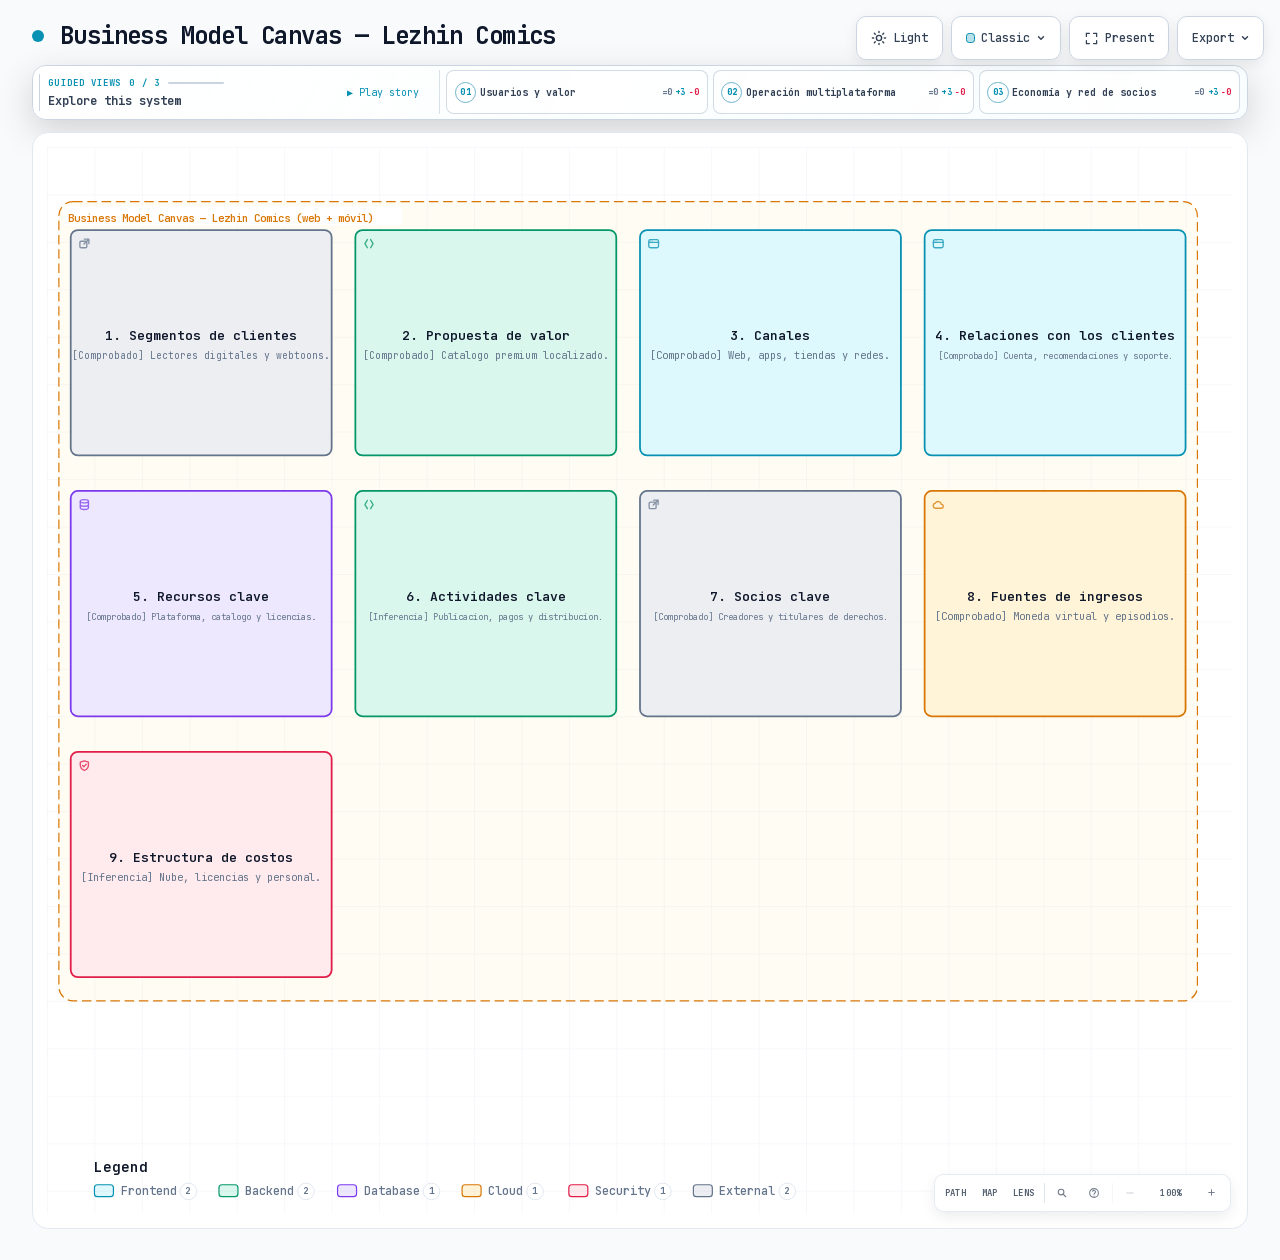
==== commit e98a4d21: "update: publicar diagrama de Lezhin en GitHub Pages Actualizar la página principal para mostrar el d" ====
--- a/docs/index.html
+++ b/docs/index.html
@@ -4,7 +4,7 @@
   <meta charset="UTF-8">
   <meta name="viewport" content="width=device-width, initial-scale=1.0">
   <meta name="generator" content="archify 2.17.0-dev.1">
-  <title>Flutter Mobile Application Architecture Diagram</title>
+  <title>Business Model Canvas — Lezhin Comics Diagram</title>
   <script>
     // Resolve the theme before first paint so light-preference users don't
     // see a dark flash. The toolbar script below re-applies with UI state.
@@ -1849,12 +1849,12 @@
     .semantic-passport-detail {
       display: block;
       margin-top: 0.12rem;
-      overflow: hidden;
+      max-width: 62ch;
+      overflow: visible;
       color: var(--text-muted);
       font-size: 0.625rem;
-      line-height: 1.4;
-      text-overflow: ellipsis;
-      white-space: nowrap;
+      line-height: 1.5;
+      white-space: pre-line;
     }
     .semantic-passport-detail[hidden] { display: none; }
     .semantic-passport-meta {
@@ -5081,11 +5081,11 @@
            data-preset-badge-blueprint="BLUEPRINT / REV 01"
            data-preset-badge-editorial="EDITORIAL / FIELD NOTE">
         <div class="pulse-dot"></div>
-        <h1>Flutter Mobile Application Architecture</h1>
+        <h1>Business Model Canvas — Lezhin Comics</h1>
       </div>
     </div>
 
-    <script id="archify-guided-views-data" type="application/json">[{"id":"main-request-flow","label":"Main request flow","focus":["mobile-client","keycloak","fastapi","postgresql","mongodb"],"note":"Follow authenticated mobile requests through the API to persistent data."},{"id":"external-integration","label":"Maps integration","focus":["mobile-client","maps-service"],"note":"The mobile client uses the external map provider for map tiles and geospatial display."},{"id":"development-tooling","label":"Development tooling","focus":["docker","docker-compose","git","github"],"note":"Local containers are orchestrated with Docker Compose; source changes flow through Git and GitHub."}]</script>
+    <script id="archify-guided-views-data" type="application/json">[{"id":"usuarios-y-valor","label":"Usuarios y valor","focus":["segmentos","propuesta","relaciones"],"note":"Cómo se articula la experiencia de lectura para los distintos públicos."},{"id":"operacion","label":"Operación multiplataforma","focus":["canales","recursos","actividades"],"note":"Activos y actividades que sostienen web, apps y distribución digital."},{"id":"economia-y-red","label":"Economía y red de socios","focus":["socios","ingresos","costos"],"note":"Mecanismos monetarios observables y dependencias de la cadena de valor."}]</script>
 
     <script id="archify-i18n-data" type="application/json">{"locale":"en","messages":{"viewer.kind.frontend":"Frontend","viewer.kind.backend":"Backend","viewer.kind.database":"Database","viewer.kind.cloud":"Cloud","viewer.kind.security":"Security","viewer.kind.messagebus":"Message bus","viewer.kind.external":"External","viewer.kind.neutral":"Neutral","viewer.kind.node":"Node","viewer.kind.start":"Start","viewer.kind.active":"Active","viewer.kind.waiting":"Waiting","viewer.kind.decision":"Decision","viewer.kind.success":"Success","viewer.kind.failure":"Failure","viewer.toolbar.actions":"Diagram actions","viewer.theme.toggle.title":"Toggle theme (T)","viewer.theme.toggle":"Toggle color theme","viewer.theme.dark":"Dark","viewer.theme.light":"Light","viewer.preset.choose.title":"Choose visual style (S cycles)","viewer.preset.choose":"Choose visual style","viewer.preset.style":"Style","viewer.preset.menu":"Visual style","viewer.preset.identity":"Visual identity","viewer.preset.cycles":"S cycles","viewer.preset.classic":"Classic","viewer.preset.classic.short":"Classic","viewer.preset.classic.hint":"Stable technical default","viewer.preset.flow":"Signal Flow","viewer.preset.flow.short":"Flow","viewer.preset.flow.hint":"Motion-forward presentation","viewer.preset.blueprint":"Blueprint","viewer.preset.blueprint.hint":"Engineering review","viewer.preset.editorial":"Editorial","viewer.preset.editorial.hint":"Publication and launch notes","viewer.preset.badge.signalFlow":"SIGNAL FLOW","viewer.preset.badge.blueprint":"BLUEPRINT / REV 01","viewer.preset.badge.editorial":"EDITORIAL / FIELD NOTE","viewer.preset.badge.editorialPlate":"ARCHIFY / PLATE 04","viewer.preset.current":"Visual style: {style}. Choose visual style","viewer.motion.live":"Live","viewer.motion.still":"Still","viewer.motion.pause":"Pause motion","viewer.motion.resume":"Resume motion","viewer.motion.reduced":"Motion paused by reduced-motion preference","viewer.motion.hidden":"Motion paused while this page is hidden","viewer.motion.yielding":"Pause motion; currently yielding to {owner}","viewer.motion.yielding.title":"Live preview enabled · yielding to {owner}","viewer.owner.story":"the guided story","viewer.owner.chapter":"the active chapter","viewer.owner.chapterPreview":"the chapter delta preview","viewer.owner.handoff":"the chapter handoff","viewer.owner.route":"Route Probe","viewer.owner.lens":"Semantic Lens","viewer.owner.relationship":"Relationship Preview","viewer.owner.intent":"Intent Trace","viewer.owner.focus":"semantic focus","viewer.owner.legend":"legend preview","viewer.owner.reader":"reader interaction","viewer.present.enter":"Enter presentation stage","viewer.present.enter.title":"Presentation stage (F)","viewer.present.exit":"Exit presentation stage","viewer.present.exit.title":"Exit presentation stage (F or Escape)","viewer.present.present":"Present","viewer.present.exit.label":"Exit","viewer.export.button":"Export","viewer.export.button.title":"Export diagram (E)","viewer.export.diagram":"Export diagram","viewer.export.menu":"Export","viewer.export.subtitle":"Portable, clean outputs","viewer.export.share":"Share","viewer.export.shareCard":"Share Card","viewer.export.routeShareCard":"Route Share Card","viewer.export.reachShareCard":"Reach Share Card","viewer.export.copyShareCard":"Copy Share Card","viewer.export.copyDiagram":"Copy diagram","viewer.export.clipboardPng":"PNG to clipboard","viewer.export.raster":"Raster images","viewer.export.image":"Image","viewer.export.lossless":"Lossless image","viewer.export.compact":"Compact image","viewer.export.modern":"Modern image","viewer.export.vectorMotion":"Vector and motion","viewer.export.vectorMotion.heading":"Vector \u0026 motion","viewer.export.editable":"Editable vector","viewer.export.motion6s":"6s motion","viewer.export.unsupported":"Not supported by this browser","viewer.export.clipboardUnsupported":"Clipboard image write not supported by this browser","viewer.export.clipboardUnsupported.period":"Clipboard image write not supported by this browser.","viewer.export.clipboardUnsupported.short":"Clipboard image write not supported in this browser.","viewer.export.motionUnavailable":"Motion capture unavailable in this browser","viewer.export.webmUnavailable":"WebM unavailable in this browser","viewer.export.failed":"Export failed: {message}","viewer.export.unknownVariant":"Unknown Share Card variant: {variant}","viewer.export.routeRequired":"Trace a route before exporting a Route Share Card","viewer.export.reachRequired":"Trace authored reach before exporting a Reach Share Card","viewer.export.unknown":"unknown","viewer.export.routeFailed":"Route Share Card export failed: {message}","viewer.export.reachFailed":"Reach Share Card export failed: {message}","viewer.export.copyFailed":"Copy failed: {message}","viewer.export.copiedPng":"Copied PNG to clipboard","viewer.export.copiedShare":"Copied Share Card","viewer.export.downloadedShare":"Downloaded Share Card","viewer.export.downloadedRoute":"Downloaded Route Share Card","viewer.export.downloadedReach":"Downloaded Reach Share Card","viewer.export.downloadedWebm":"Downloaded WebM","viewer.export.recording":"Recording 6 seconds of motion…","viewer.export.card.routeSummary.one":"Route: {source} → {target} · {count} directed hop","viewer.export.card.routeSummary.other":"Route: {source} → {target} · {count} directed hops","viewer.export.card.reachSummary":"Authored {direction} from {origin} · {nodes} · {links} · max {hops}","viewer.export.card.node.one":"{count} node","viewer.export.card.node.other":"{count} nodes","viewer.export.card.link.one":"{count} link","viewer.export.card.link.other":"{count} links","viewer.export.card.hop.one":"{count} hop","viewer.export.card.hop.other":"{count} hops","viewer.export.card.routeBadge":"ARCHIFY · ROUTE · {hops}","viewer.export.card.reachBadge":"ARCHIFY · {direction} REACH","viewer.export.card.defaultBadge":"ARCHIFY · {preset} · {theme}","viewer.export.direction.upstream":"Upstream","viewer.export.direction.downstream":"Downstream","viewer.export.error.canvasUnavailable":"Canvas unavailable for {label}","viewer.export.error.contextUnavailable":"2D canvas context unavailable for {label}","viewer.export.error.toBlobUnavailable":"canvas.toBlob unavailable for {label}","viewer.export.error.toBlobNull":"canvas.toBlob returned no data for {label}","viewer.export.error.variantsCombined":"Share Card variants cannot be combined","viewer.export.error.viewerState":"Share Card export could not remove temporary viewer state","viewer.export.error.routeState":"Route Card export could not preserve the resolved route safely","viewer.export.error.reachState":"Reach Card export could not preserve authored reach safely","viewer.export.error.webmRequirements":"WebM motion export requires a trace animation and browser MediaRecorder support","viewer.export.error.mediaRecorder":"MediaRecorder failed","viewer.export.error.emptyWebm":"MediaRecorder produced an empty WebM","viewer.export.error.webmBackground":"SVG background could not be loaded for WebM export","viewer.guided.region":"Guided diagram views","viewer.guided.previous":"Previous guided view","viewer.guided.previous.title":"Previous guided view ([)","viewer.guided.next":"Next guided view","viewer.guided.next.title":"Next guided view (])","viewer.guided.views":"Guided views","viewer.guided.explore":"Explore this system","viewer.guided.intro":"Step through curated paths without changing the source diagram.","viewer.guided.trail":"Story trail","viewer.guided.beat":"Beat","viewer.guided.nextBeat":"Next","viewer.guided.play":"Play guided story","viewer.guided.play.title":"Play guided story (P)","viewer.guided.pause":"Pause guided story","viewer.guided.pause.title":"Pause guided story (P)","viewer.guided.replay":"Replay guided story","viewer.guided.replay.title":"Replay guided story (P)","viewer.guided.playStory":"Play story","viewer.guided.pauseStory":"Pause","viewer.guided.replayStory":"Replay story","viewer.guided.motionUnavailable":"Story playback unavailable while motion is Still","viewer.guided.enableMotion":"Switch motion to Live to play the guided story","viewer.guided.selectBeatLink":"Select a Story Beat to copy its exact link","viewer.guided.copyMoment":"Copy moment","viewer.guided.momentCopied":"Moment link copied","viewer.guided.momentCopyFailed":"Could not copy story moment link","viewer.guided.copied":"Copied","viewer.guided.copyFailed":"Copy failed","viewer.guided.showAll":"Show all","viewer.guided.showAll.aria":"Show entire diagram","viewer.guided.chapters":"Story chapters","viewer.guided.storyTrail":"Story trail for {label}: {count} beats","viewer.guided.chapter.open":"Open chapter {index} of {total}: {label}, {count} stops","viewer.guided.chapter.current":"Current chapter {index} of {total}: {label}, {count} stops","viewer.guided.chapter.selectedNodes":"{count} selected nodes","viewer.guided.chapter.stops":"{count} stops","viewer.guided.chapter.stop.one":"{count} stop","viewer.guided.chapter.stop.other":"{count} stops","viewer.guided.chapter.current.title":"{label} — current chapter, {count} stops","viewer.guided.chapter.delta.expanded":"{stay} stay, {enter} enter, {leave} leave","viewer.guided.chapter.delta.aria":"Open chapter {index} of {total}: {label}. Chapter focus delta: {delta}","viewer.guided.chapter.delta.title":"{label} — {delta} chapter focus","viewer.guided.handoff":"{from} → {to} · via {label}","viewer.guided.share.chapter":"Chapter {index} / {total}","viewer.guided.share.initial":"Chapter 01 / 01","viewer.guided.share.default":"Guided chapter","viewer.guided.state.ready":"Ready","viewer.guided.state.playing":"Playing","viewer.guided.state.settled":"Settled","viewer.guided.state.paused":"Paused","viewer.guided.state.pinned":"Pinned","viewer.guided.state.still":"Still","viewer.guided.share.step":"Step {index} / {total} · {label}","viewer.guided.share.staticMoment":"{step} · Static moment","viewer.guided.share.complete":"{count} steps complete · {note}","viewer.guided.share.settled":"Path settled for reading.","viewer.guided.share.staticPath":"{count} steps · Static path","viewer.guided.share.ready":"{count} steps · Ready","viewer.guided.share.aria":"{state} chapter {index} of {total}: {label}. {beat}. {route}","viewer.guided.beat.start":"Beat {index} / {total} · {label} · starting point","viewer.guided.beat.forward":"Beat {index} / {total} · {from} → {to}","viewer.guided.beat.reverse":"Beat {index} / {total} · {from} → {to} · reverse authored link","viewer.guided.beat.multiple":"Beat {index} / {total} · {from} ⇄ {to} · {count} authored links","viewer.guided.beat.group":"Beat {index} / {total} · {from} · {to} · grouped · no direct link","viewer.guided.beat.aria.prefix":"Story beat {index} of {total}: {label}. ","viewer.guided.beat.aria.start":"Starting point.","viewer.guided.beat.aria.forward":"From {from} through one authored forward relationship.","viewer.guided.beat.aria.reverse":"From {from}; the authored relationship points from {to} to {from}.","viewer.guided.beat.aria.multiple":"From {from} through {count} authored relationships; shown without arbitrary motion.","viewer.guided.beat.aria.group":"Grouped from {from} with no direct authored relationship.","viewer.guided.caption.start":"Starting point","viewer.guided.caption.grouped":"Grouped transition · no direct authored link","viewer.guided.caption.more":" +{count} more","viewer.guided.caption.reverse":"Reverse authored relationship","viewer.guided.caption.relationships":"{count} authored relationships","viewer.guided.caption.relationship":"Authored relationship","viewer.guided.caption.direction":"authored direction: {from} → {to}","viewer.guided.caption.starting":"Authored starting point","viewer.guided.beatLink":"Copy link to current story moment: Beat {index} of {total}: {label}","viewer.guided.noStory":"This diagram has no authored guided story.","viewer.guide.eyebrow":"Diagram guide","viewer.guide.close":"Close diagram guide","viewer.guide.inspecting":"Inspecting compiled semantics","viewer.guide.actions":"Diagram exploration actions","viewer.guide.find":"Find any node","viewer.guide.find.hint":"Search labels, responsibilities, kinds, and stable IDs.","viewer.guide.route":"Trace a route","viewer.guide.route.aria":"Trace a directed route","viewer.guide.route.hint":"Ask how two semantic nodes connect in authored direction.","viewer.guide.map":"See the whole system","viewer.guide.map.hint":"Open Semantic Radar with a live viewport and stable nodes.","viewer.guide.lens":"Compare semantic kinds","viewer.guide.lens.hint":"Count roles, reveal their traffic, and compare direct authored links.","viewer.guide.story":"Play the guided story","viewer.guide.story.hint":"Walk the authored chapters and real relationships.","viewer.guide.present":"Enter Presentation Stage","viewer.guide.present.hint":"Give the live diagram the viewport without changing export.","viewer.guide.shortcuts":"Additional keyboard shortcuts","viewer.guide.shortcut.export":"Export","viewer.guide.shortcut.theme":"Theme","viewer.guide.shortcut.style":"Style","viewer.guide.shortcut.reset":"Reset","viewer.guide.shortcut.zoomIn":"Zoom in","viewer.guide.shortcut.zoomOut":"Zoom out","viewer.guide.shortcut.close":"Close","viewer.guide.facts":"{nodes} · {relationships} · {views}","viewer.guide.fact.node.one":"{count} semantic node","viewer.guide.fact.node.other":"{count} semantic nodes","viewer.guide.fact.relationship.one":"{count} relationship","viewer.guide.fact.relationship.other":"{count} relationships","viewer.guide.fact.view.one":"{count} guided view","viewer.guide.fact.view.other":"{count} guided views","viewer.guide.story.available.one":"Walk {count} authored chapter and its real relationships.","viewer.guide.story.available.other":"Walk {count} authored chapters and their real relationships.","viewer.guide.story.unavailable":"No authored guided story in this diagram.","viewer.guide.open":"Open diagram guide","viewer.guide.noStory":"This diagram has no authored guided story.","viewer.finder.title":"Find a node","viewer.finder.close":"Close node finder","viewer.finder.placeholder":"Search labels or IDs","viewer.finder.search":"Search diagram nodes","viewer.finder.results":"Diagram nodes","viewer.finder.empty":"No matching nodes","viewer.finder.result.focus":"Focus {label}","viewer.finder.result.routeStart":"Choose {label} as route start","viewer.finder.result.routeTarget":"Choose {label} as route destination, {links}","viewer.finder.status.empty":"No matching nodes","viewer.finder.status.count.one":"{count} matching node","viewer.finder.status.count.other":"{count} matching nodes","viewer.finder.noun.nodes":"nodes","viewer.finder.link.one":"{count} link","viewer.finder.link.other":"{count} links","viewer.finder.result.focus.one":"Focus {label}, {count} related connection","viewer.finder.result.focus.other":"Focus {label}, {count} related connections","viewer.finder.status.filtered":"{visible} of {available} {noun}","viewer.finder.status.all":"{available} {noun}","viewer.passport.eyebrow":"Semantic passport","viewer.passport.metadata":"Node metadata","viewer.passport.evidence":"Verified source evidence","viewer.passport.verified":"Verified source","viewer.passport.verificationScope":"Verified against local Git at the pinned revision. Remote access has not been checked.","viewer.passport.reach":"Authored reach","viewer.passport.reach.trace":"Trace authored reachability","viewer.passport.upstream":"Upstream","viewer.passport.downstream":"Downstream","viewer.passport.upstream.trace":"Trace upstream authored reachability","viewer.passport.downstream.trace":"Trace downstream authored reachability","viewer.passport.close":"Close semantic passport","viewer.passport.copy":"Copy link","viewer.passport.copy.focus":"Copy link to focused node","viewer.passport.relations":"Relations","viewer.passport.relations.show":"Show connected relationships","viewer.passport.relations.hide":"Hide connected relationships","viewer.passport.relations.list":"Connected relationships","viewer.passport.copyRelation":"Copy relation","viewer.passport.copyNode":"Copy node","viewer.passport.copyPinned":"Copy link to pinned relationship","viewer.passport.copySource":"Copy link to source node","viewer.passport.copy.focused.success":"Focused node link copied","viewer.passport.copy.pinned.success":"Pinned relationship link copied","viewer.passport.copy.focused.failed":"Could not copy focused node link","viewer.passport.copy.pinned.failed":"Could not copy pinned relationship link","viewer.passport.relationship.none":"No connected relationships","viewer.passport.relationship.count.one":"{count} relation","viewer.passport.relationship.count.other":"{count} relations","viewer.passport.relationship.show.one":"Show {count} connected relationship","viewer.passport.relationship.show.other":"Show {count} connected relationships","viewer.passport.relationship.summary":"{out} outgoing · {in} incoming{loops}","viewer.passport.relationship.loops":" · {count} loop","viewer.passport.relationship.explorer":"Direct relationship explorer","viewer.passport.relationship.help":"Use arrow keys to explore relationships. Press Enter or Space to pin details; Escape clears.","viewer.passport.relationship.loopsBack":"loops back","viewer.passport.relationship.connectsTo":"connects to","viewer.passport.relationship.connectsFrom":"connects from","viewer.passport.relationship.pinned":"Pinned relationship · {from} → {to} · {label}","viewer.passport.relationship.inspect":"Inspect relationship {index} of {total}: {from} to {to}, {label}. Press Enter for details.","viewer.passport.relationship.group.out":"Outgoing","viewer.passport.relationship.group.in":"Incoming","viewer.passport.relationship.group.loop":"Self loops","viewer.passport.relationship.row":"{group}: {relationship}, {neighbor}","viewer.passport.relationship.direction.out":"OUT →","viewer.passport.relationship.direction.in":"← IN","viewer.passport.relationship.direction.loop":"LOOP","viewer.passport.sourceCount.one":"{count} verified source reference","viewer.passport.sourceCount.other":"{count} verified source references","viewer.passport.sourceMarker":"SRC","viewer.passport.beacon.one":"{count} verified source; focus this node to inspect","viewer.passport.beacon.other":"{count} verified sources; focus this node to inspect","viewer.passport.repository.open":"Open verified repository revision {revision}","viewer.passport.source.open":"Open verified source {path} at revision {revision}","viewer.passport.source.openLink":"Open ↗","viewer.passport.reach.upstream.one":"Trace {count} upstream authored node","viewer.passport.reach.upstream.other":"Trace {count} upstream authored nodes","viewer.passport.reach.downstream.one":"Trace {count} downstream authored node","viewer.passport.reach.downstream.other":"Trace {count} downstream authored nodes","viewer.passport.reach.noUpstream":"No upstream authored nodes","viewer.passport.reach.noDownstream":"No downstream authored nodes","viewer.passport.reach.status":"{direction} · {nodes} nodes · {links} links · max {hops} hops","viewer.route.eyebrow":"Route probe","viewer.route.start":"Choose a start node","viewer.route.start.find":"Find start","viewer.route.start.find.aria":"Find a route start","viewer.route.copy":"Copy link","viewer.route.copy.aria":"Copy link to traced route","viewer.route.clear":"Clear","viewer.route.clear.aria":"Clear route probe","viewer.route.traced":"Traced route","viewer.route.pickTwo":"Pick two semantic nodes on the diagram","viewer.route.pickOne":"Pick a semantic node on the diagram","viewer.route.controls":"Route journey controls","viewer.route.previous":"Previous route position","viewer.route.play":"Play route journey","viewer.route.pause":"Pause route journey","viewer.route.replay":"Replay route journey","viewer.route.next":"Next route position","viewer.route.journey":"Journey","viewer.route.pause.label":"Pause","viewer.route.replay.label":"Replay","viewer.route.overview":"Overview","viewer.route.overview.aria":"Show complete route overview","viewer.route.instructions":"Choose the source, then the destination. Direction matters.","viewer.route.destination":"Choose a destination from {label}","viewer.route.destination.find":"Find target","viewer.route.destination.find.aria":"Find a reachable route destination","viewer.route.differentDestination":"Choose a different destination","viewer.route.distinct":"A route needs two distinct semantic nodes.","viewer.route.unreachable":"No directed route to {label}","viewer.route.unreachable.detail":"{target} is not reachable from {source}. Pick a highlighted destination.","viewer.route.start.instructions":"Select the source. The next step will reveal only directed destinations.","viewer.route.copy.success":"Traced route link copied","viewer.route.copy.failed":"Could not copy traced route link","viewer.route.position":"Route position {index} of {total}: {label}","viewer.route.step":"Step {index} of {total} · {phase} · {label}","viewer.route.motionRequired":"Automatic journey requires Live motion","viewer.route.trigger.clear":"Clear traced route","viewer.route.overview.status":"{nodes} · {hops} · shortest authored route","viewer.route.overview.node.one":"{count} node","viewer.route.overview.node.other":"{count} nodes","viewer.route.overview.hop.one":"{count} directed hop","viewer.route.overview.hop.other":"{count} directed hops","viewer.route.phase.playing":"Playing","viewer.route.phase.complete":"Complete","viewer.route.phase.inspecting":"Inspecting","viewer.route.destination.count.one":"{count} directed destination available. Pick a highlighted node.","viewer.route.destination.count.other":"{count} directed destinations available. Pick a highlighted node.","viewer.route.noOutgoing":"No outgoing route starts here. Clear and choose another source.","viewer.route.result.title":"{source} to {target}","viewer.route.finder.source.title":"Choose route start","viewer.route.finder.source.placeholder":"Search route sources","viewer.route.finder.source.empty":"No matching route sources","viewer.route.finder.source.results":"Nodes that can start a route","viewer.route.finder.source.noun":"route sources","viewer.route.finder.source.badge":"start","viewer.route.finder.target.title":"Destination from {label}","viewer.route.finder.target.placeholder":"Search reachable destinations","viewer.route.finder.target.empty":"No matching reachable destinations","viewer.route.finder.target.results":"Reachable route destinations","viewer.route.finder.target.noun":"reachable destinations","viewer.route.hop.one":"{count} hop","viewer.route.hop.other":"{count} hops","viewer.lens.eyebrow":"Semantic lens","viewer.lens.title":"Compare system roles","viewer.lens.close":"Close semantic lens","viewer.lens.instruction":"Choose up to two semantic kinds. One reveals its real traffic; two compare only direct authored relationships.","viewer.lens.kinds":"Semantic kinds","viewer.lens.choose":"Choose a kind to inspect its nodes and touching relationships.","viewer.lens.copy":"Copy link to semantic lens","viewer.lens.clear":"Clear semantic lens","viewer.lens.open":"Open semantic lens","viewer.lens.openActive":"Open active semantic lens","viewer.lens.legend":"Semantic legend","viewer.lens.legend.inspect.one":"Inspect {label}, {count} node","viewer.lens.legend.inspect.other":"Inspect {label}, {count} nodes","viewer.lens.kind.count.one":"{label}, {count} node","viewer.lens.kind.count.other":"{label}, {count} nodes","viewer.lens.compare.one":"{first} → {second}: {forward} · {second} → {first}: {reverse} · {count} direct relationship","viewer.lens.compare.other":"{first} → {second}: {forward} · {second} → {first}: {reverse} · {count} direct relationships","viewer.lens.single":"{nodes} · {relationships} · connected peers remain visible","viewer.lens.node.one":"{count} {label} node","viewer.lens.node.other":"{count} {label} nodes","viewer.lens.relationship.one":"{count} touching relationship","viewer.lens.relationship.other":"{count} touching relationships","viewer.radar.title":"Semantic radar","viewer.radar.building":"Building overview","viewer.radar.openFull":"Open full semantic radar","viewer.radar.open":"Open radar","viewer.radar.close":"Close semantic radar","viewer.radar.surface":"Diagram overview. Click a node to focus it, or use arrow keys to pan.","viewer.radar.click":"Click node","viewer.radar.drag":"Drag to pan","viewer.radar.space":"Semantic radar needs more MAP space.","viewer.radar.nodes":"Semantic diagram radar nodes","viewer.radar.focus":"Focus {label} from Semantic Radar","viewer.radar.status":"{count} nodes · {viewport}","viewer.radar.fullMap":"{count} nodes · full map","viewer.radar.compacted":"Radar compacted to avoid covering the Semantic Passport or MAP controls.","viewer.radar.cancelWaiting":"Cancel semantic radar waiting for more MAP space","viewer.radar.needsSpace":"Semantic radar needs more visible MAP space","viewer.radar.viewport.full":"full map","viewer.radar.viewport.width":"{percent}% width","viewer.radar.viewport.scale":"{percent}% viewport","viewer.nav.controls":"Diagram view controls","viewer.nav.route":"Trace a directed route","viewer.nav.route.title":"Trace route (R)","viewer.nav.route.short":"PATH","viewer.nav.radar":"Open semantic radar","viewer.nav.radar.title":"Semantic radar (M)","viewer.nav.radar.short":"MAP","viewer.nav.lens":"Open semantic lens","viewer.nav.lens.title":"Semantic lens (L)","viewer.nav.lens.short":"LENS","viewer.nav.find":"Find a node","viewer.nav.find.title":"Find a node (/)","viewer.nav.guide":"Open diagram guide","viewer.nav.guide.title":"Diagram guide (?)","viewer.nav.zoomOut":"Zoom out","viewer.nav.zoomOut.title":"Zoom out (-)","viewer.nav.reset":"Reset diagram view","viewer.nav.reset.title":"Reset view (0)","viewer.nav.read":"READ","viewer.nav.zoomIn":"Zoom in","viewer.nav.zoomIn.title":"Zoom in (+)","viewer.nav.camera":"{hint}. Reset diagram view","viewer.nav.camera.title":"{semantic}{hint} · reset view (0)","viewer.nav.camera.semantic":"Semantic camera active · ","viewer.nav.level.map":"MAP","viewer.nav.level.read":"READ","viewer.nav.level.full":"FULL","viewer.nav.level.auto":"AUTO","viewer.nav.detail.map":"Zoom in to reveal relationship labels and node context","viewer.nav.detail.read":"Zoom in again to reveal tags and annotations","viewer.nav.detail.full":"Full diagram detail","viewer.intent.summary":"{label}. {out} outgoing, {in} incoming{loops}. {total} connections. Press Enter for details.","viewer.intent.loops":", {count} self loop","viewer.common.copied":"Copied","viewer.common.copyFailed":"Copy failed","viewer.common.copyLink":"Copy link","viewer.common.clear":"Clear","viewer.common.close":"Close"}}</script>
     <div class="guided-views no-print" id="guided-views" hidden aria-label="Guided diagram views">
@@ -5130,8 +5130,8 @@
     <!-- Main Diagram -->
     <div class="diagram-container" data-detail-level="read"
          data-preset-badge-editorial-plate="ARCHIFY / PLATE 04">
-      <svg viewBox="0 0 1255 552" role="img" lang="en" aria-labelledby="archify-diagram-title archify-diagram-description" data-preset="classic" data-quality-profile="showcase">
-        <title id="archify-diagram-title">Flutter Mobile Application Architecture</title>
+      <svg viewBox="0 0 1000 900" role="img" lang="en" aria-labelledby="archify-diagram-title archify-diagram-description" data-preset="classic" data-quality-profile="showcase">
+        <title id="archify-diagram-title">Business Model Canvas — Lezhin Comics</title>
         <desc id="archify-diagram-description">An architecture diagram generated by Archify.</desc>
         <!-- Definitions -->
         <defs>
@@ -5156,221 +5156,201 @@
         <rect width="100%" height="100%" fill="url(#grid)" />
 
         <!-- Boundaries (behind everything) -->
-        <rect data-graph-role="structural-frame" data-composition-frame-kind="security-group" data-composition-frame-id="0" data-composition-frame-label="Trusted application boundary" x="242" y="17" width="756" height="341" rx="8" class="c-security-group" stroke-width="1"/>
-
-        <rect data-graph-role="structural-frame" data-composition-frame-kind="region" data-composition-frame-id="1" data-composition-frame-label="Developer workstation / local environment" x="486" y="366" width="583" height="118" rx="12" class="c-region" stroke-width="1"/>
+        <rect data-graph-role="structural-frame" data-composition-frame-kind="region" data-composition-frame-id="0" data-composition-frame-label="Business Model Canvas — Lezhin Comics (web + móvil)" x="10" y="46" width="960" height="674" rx="12" class="c-region" stroke-width="1"/>
 
         <!-- Connection paths (before components for correct z-order) -->
-        <path data-edge-from="mobile-client" data-edge-to="keycloak" data-edge-label="OAuth 2.0 / OIDC login" data-edge-key="0" data-edge-id="mobile-authentication" data-composition-points="125,190;125,166;256,166;256,89;280,89" d="M 125 190 L 125 174 Q 125 166 133 166 L 248 166 Q 256 166 256 158 L 256 97 Q 256 89 264 89 L 280 89" class="a-security" stroke-width="1.5" marker-end="url(#arrowhead-security)"/>
-        <path data-edge-from="mobile-client" data-edge-to="fastapi" data-edge-label="HTTPS REST + access token" data-edge-key="1" data-edge-id="mobile-api-request" data-composition-points="205,224;530,224" d="M 205 224 L 530 224" class="a-emphasis" stroke-width="1.8" marker-end="url(#arrowhead-emphasis)"/>
-        <path data-edge-from="fastapi" data-edge-to="keycloak" data-edge-label="JWT validation" data-edge-key="2" data-edge-id="api-token-validation" data-composition-points="615,190;615,166;469,166;469,89;445,89" d="M 615 190 L 615 174 Q 615 166 607 166 L 477 166 Q 469 166 469 158 L 469 97 Q 469 89 461 89 L 445 89" class="a-security" stroke-width="1.5" marker-end="url(#arrowhead-security)"/>
-        <path data-edge-from="fastapi" data-edge-to="postgresql" data-edge-label="SQL read / write" data-edge-key="3" data-edge-id="api-postgresql" data-composition-points="700,224;750,224;750,144;800,144" d="M 700 224 L 742 224 Q 750 224 750 216 L 750 152 Q 750 144 758 144 L 800 144" class="a-default" stroke-width="1.5" marker-end="url(#arrowhead)"/>
-        <path data-edge-from="fastapi" data-edge-to="mongodb" data-edge-label="Document read / write" data-edge-key="4" data-edge-id="api-mongodb" data-composition-points="700,224;750,224;750,304;800,304" d="M 700 224 L 742 224 Q 750 224 750 232 L 750 296 Q 750 304 758 304 L 800 304" class="a-default" stroke-width="1.5" marker-end="url(#arrowhead)"/>
-        <path data-edge-from="mobile-client" data-edge-to="maps-service" data-edge-label="Map tiles / geospatial views" data-edge-key="5" data-edge-id="mobile-maps" data-composition-points="125,258;125,282;256,282;256,394;280,394" d="M 125 258 L 125 274 Q 125 282 133 282 L 248 282 Q 256 282 256 290 L 256 386 Q 256 394 264 394 L 280 394" class="a-dashed" stroke-width="1.5" marker-end="url(#arrowhead-dashed)"/>
-        <path data-edge-from="docker-compose" data-edge-to="docker" data-edge-label="orchestrates containers" data-edge-key="6" data-edge-id="compose-orchestrates-docker" data-composition-points="700,432;665,432" d="M 700 432 L 665 432" class="a-dashed" stroke-width="1.5" marker-end="url(#arrowhead-dashed)"/>
-        <path data-edge-from="git" data-edge-to="github" data-edge-label="push / pull" data-edge-key="7" data-edge-id="git-to-github" data-composition-points="1035,432;1080,432" d="M 1035 432 L 1080 432" class="a-dashed" stroke-width="1.5" marker-end="url(#arrowhead-dashed)"/>
+
 
         <!-- Components -->
-        <g id="node-mobile-client" data-node-id="mobile-client" data-node-label="Flutter Mobile App" tabindex="0" role="button" aria-label="Focus Flutter Mobile App, iOS / Android client, Architecture component" aria-pressed="false" data-node-kind="frontend" data-node-sublabel="iOS / Android client" data-node-tag="Mobile client" data-node-context="Architecture component">
-          <title>Flutter Mobile App · iOS / Android client · Architecture component · Mobile client</title>
-          <rect x="45" y="190" width="160" height="68" rx="6" class="c-mask"/>
-          <rect x="45" y="190" width="160" height="68" rx="6" class="c-frontend" stroke-width="1.5"/>
-          <g aria-hidden="true" data-semantic-sigil="frontend" class="semantic-sigil s-frontend" transform="translate(51 196) scale(0.6875)">
+        <g id="node-segmentos" data-node-id="segmentos" data-node-label="1. Segmentos de clientes" tabindex="0" role="button" aria-label="Focus 1. Segmentos de clientes, [Comprobado]
+Lectores digitales y webtoons., Business Model Canvas — Lezhin Comics (web + móvil)" aria-pressed="false" data-node-kind="external" data-node-sublabel="[Comprobado]
+Lectores digitales y webtoons." data-node-tag="Usuarios" data-node-context="Business Model Canvas — Lezhin Comics (web + móvil)">
+          <title>1. Segmentos de clientes · [Comprobado]
+Lectores digitales y webtoons. · Business Model Canvas — Lezhin Comics (web + móvil) · Usuarios</title>
+          <rect x="20" y="70" width="220" height="190" rx="6" class="c-mask"/>
+          <rect x="20" y="70" width="220" height="190" rx="6" class="c-external" stroke-width="1.5"/>
+          <g aria-hidden="true" data-semantic-sigil="external" class="semantic-sigil s-external" transform="translate(26 76) scale(0.6875)">
+            <rect x="2.5" y="5" width="8.5" height="8" rx="1.5"/>
+            <path d="M8 2.5h5.5V8M13.5 2.5 7.5 8.5"/>
+          </g>
+          <text data-node-label="" data-detail-anchor="" x="130" y="163" class="t-primary" font-size="11" font-weight="600" text-anchor="middle">1. Segmentos de clientes</text>
+        <text data-detail="context" x="130" y="179" class="t-muted" font-size="8.2" text-anchor="middle">[Comprobado]
+Lectores digitales y webtoons.</text>
+        <text data-detail="fine" x="130" y="252" class="t-external" font-size="7" text-anchor="middle">Usuarios</text>
+        </g>
+
+        <g id="node-propuesta" data-node-id="propuesta" data-node-label="2. Propuesta de valor" tabindex="0" role="button" aria-label="Focus 2. Propuesta de valor, [Comprobado]
+Catalogo premium localizado., Business Model Canvas — Lezhin Comics (web + móvil)" aria-pressed="false" data-node-kind="backend" data-node-sublabel="[Comprobado]
+Catalogo premium localizado." data-node-tag="Valor central" data-node-context="Business Model Canvas — Lezhin Comics (web + móvil)">
+          <title>2. Propuesta de valor · [Comprobado]
+Catalogo premium localizado. · Business Model Canvas — Lezhin Comics (web + móvil) · Valor central</title>
+          <rect x="260" y="70" width="220" height="190" rx="6" class="c-mask"/>
+          <rect x="260" y="70" width="220" height="190" rx="6" class="c-backend" stroke-width="1.5"/>
+          <g aria-hidden="true" data-semantic-sigil="backend" class="semantic-sigil s-backend" transform="translate(266 76) scale(0.6875)">
+            <path d="M6 3 3 8l3 5M10 3l3 5-3 5"/>
+          </g>
+          <text data-node-label="" data-detail-anchor="" x="370" y="163" class="t-primary" font-size="11" font-weight="600" text-anchor="middle">2. Propuesta de valor</text>
+        <text data-detail="context" x="370" y="179" class="t-muted" font-size="8.6" text-anchor="middle">[Comprobado]
+Catalogo premium localizado.</text>
+        <text data-detail="fine" x="370" y="252" class="t-backend" font-size="7" text-anchor="middle">Valor central</text>
+        </g>
+
+        <g id="node-canales" data-node-id="canales" data-node-label="3. Canales" tabindex="0" role="button" aria-label="Focus 3. Canales, [Comprobado]
+Web, apps, tiendas y redes., Business Model Canvas — Lezhin Comics (web + móvil)" aria-pressed="false" data-node-kind="frontend" data-node-sublabel="[Comprobado]
+Web, apps, tiendas y redes." data-node-tag="Web + apps" data-node-context="Business Model Canvas — Lezhin Comics (web + móvil)">
+          <title>3. Canales · [Comprobado]
+Web, apps, tiendas y redes. · Business Model Canvas — Lezhin Comics (web + móvil) · Web + apps</title>
+          <rect x="500" y="70" width="220" height="190" rx="6" class="c-mask"/>
+          <rect x="500" y="70" width="220" height="190" rx="6" class="c-frontend" stroke-width="1.5"/>
+          <g aria-hidden="true" data-semantic-sigil="frontend" class="semantic-sigil s-frontend" transform="translate(506 76) scale(0.6875)">
             <rect x="2" y="3" width="12" height="10" rx="2"/>
             <path d="M2 6.5h12"/>
             <circle cx="4.1" cy="4.8" r=".7" class="sigil-fill"/>
             <circle cx="6.3" cy="4.8" r=".7" class="sigil-fill"/>
           </g>
-          <text data-node-label="" data-detail-anchor="" x="125" y="222" class="t-primary" font-size="11" font-weight="600" text-anchor="middle">Flutter Mobile App</text>
-        <text data-detail="context" x="125" y="238" class="t-muted" font-size="9" text-anchor="middle">iOS / Android client</text>
-        <text data-detail="fine" x="125" y="250" class="t-frontend" font-size="7" text-anchor="middle">Mobile client</text>
+          <text data-node-label="" data-detail-anchor="" x="610" y="163" class="t-primary" font-size="11" font-weight="600" text-anchor="middle">3. Canales</text>
+        <text data-detail="context" x="610" y="179" class="t-muted" font-size="8.8" text-anchor="middle">[Comprobado]
+Web, apps, tiendas y redes.</text>
+        <text data-detail="fine" x="610" y="252" class="t-frontend" font-size="7" text-anchor="middle">Web + apps</text>
         </g>
 
-        <g id="node-keycloak" data-node-id="keycloak" data-node-label="Keycloak" tabindex="0" role="button" aria-label="Focus Keycloak, Identity &amp; access management, Trusted application boundary" aria-pressed="false" data-node-kind="security" data-node-sublabel="Identity &amp; access management" data-node-tag="Authentication layer" data-node-context="Trusted application boundary">
-          <title>Keycloak · Identity &amp; access management · Trusted application boundary · Authentication layer</title>
-          <rect x="280" y="55" width="165" height="68" rx="6" class="c-mask"/>
-          <rect x="280" y="55" width="165" height="68" rx="6" class="c-security" stroke-width="1.5"/>
-          <g aria-hidden="true" data-semantic-sigil="security" class="semantic-sigil s-security" transform="translate(286 61) scale(0.6875)">
+        <g id="node-relaciones" data-node-id="relaciones" data-node-label="4. Relaciones con los clientes" tabindex="0" role="button" aria-label="Focus 4. Relaciones con los clientes, [Comprobado]
+Cuenta, recomendaciones y soporte., Business Model Canvas — Lezhin Comics (web + móvil)" aria-pressed="false" data-node-kind="frontend" data-node-sublabel="[Comprobado]
+Cuenta, recomendaciones y soporte." data-node-tag="Interacción" data-node-context="Business Model Canvas — Lezhin Comics (web + móvil)">
+          <title>4. Relaciones con los clientes · [Comprobado]
+Cuenta, recomendaciones y soporte. · Business Model Canvas — Lezhin Comics (web + móvil) · Interacción</title>
+          <rect x="740" y="70" width="220" height="190" rx="6" class="c-mask"/>
+          <rect x="740" y="70" width="220" height="190" rx="6" class="c-frontend" stroke-width="1.5"/>
+          <g aria-hidden="true" data-semantic-sigil="frontend" class="semantic-sigil s-frontend" transform="translate(746 76) scale(0.6875)">
+            <rect x="2" y="3" width="12" height="10" rx="2"/>
+            <path d="M2 6.5h12"/>
+            <circle cx="4.1" cy="4.8" r=".7" class="sigil-fill"/>
+            <circle cx="6.3" cy="4.8" r=".7" class="sigil-fill"/>
+          </g>
+          <text data-node-label="" data-detail-anchor="" x="850" y="163" class="t-primary" font-size="11" font-weight="600" text-anchor="middle">4. Relaciones con los clientes</text>
+        <text data-detail="context" x="850" y="179" class="t-muted" font-size="7.5" text-anchor="middle">[Comprobado]
+Cuenta, recomendaciones y soporte.</text>
+        <text data-detail="fine" x="850" y="252" class="t-frontend" font-size="7" text-anchor="middle">Interacción</text>
+        </g>
+
+        <g id="node-recursos" data-node-id="recursos" data-node-label="5. Recursos clave" tabindex="0" role="button" aria-label="Focus 5. Recursos clave, [Comprobado]
+Plataforma, catalogo y licencias., Business Model Canvas — Lezhin Comics (web + móvil)" aria-pressed="false" data-node-kind="database" data-node-sublabel="[Comprobado]
+Plataforma, catalogo y licencias." data-node-tag="Activos" data-node-context="Business Model Canvas — Lezhin Comics (web + móvil)">
+          <title>5. Recursos clave · [Comprobado]
+Plataforma, catalogo y licencias. · Business Model Canvas — Lezhin Comics (web + móvil) · Activos</title>
+          <rect x="20" y="290" width="220" height="190" rx="6" class="c-mask"/>
+          <rect x="20" y="290" width="220" height="190" rx="6" class="c-database" stroke-width="1.5"/>
+          <g aria-hidden="true" data-semantic-sigil="database" class="semantic-sigil s-database" transform="translate(26 296) scale(0.6875)">
+            <ellipse cx="8" cy="4" rx="5" ry="2"/>
+            <path d="M3 4v8c0 1.1 2.2 2 5 2s5-.9 5-2V4M3 8c0 1.1 2.2 2 5 2s5-.9 5-2"/>
+          </g>
+          <text data-node-label="" data-detail-anchor="" x="130" y="383" class="t-primary" font-size="11" font-weight="600" text-anchor="middle">5. Recursos clave</text>
+        <text data-detail="context" x="130" y="399" class="t-muted" font-size="7.6" text-anchor="middle">[Comprobado]
+Plataforma, catalogo y licencias.</text>
+        <text data-detail="fine" x="130" y="472" class="t-database" font-size="7" text-anchor="middle">Activos</text>
+        </g>
+
+        <g id="node-actividades" data-node-id="actividades" data-node-label="6. Actividades clave" tabindex="0" role="button" aria-label="Focus 6. Actividades clave, [Inferencia]
+Publicacion, pagos y distribucion., Business Model Canvas — Lezhin Comics (web + móvil)" aria-pressed="false" data-node-kind="backend" data-node-sublabel="[Inferencia]
+Publicacion, pagos y distribucion." data-node-tag="Operación" data-node-context="Business Model Canvas — Lezhin Comics (web + móvil)">
+          <title>6. Actividades clave · [Inferencia]
+Publicacion, pagos y distribucion. · Business Model Canvas — Lezhin Comics (web + móvil) · Operación</title>
+          <rect x="260" y="290" width="220" height="190" rx="6" class="c-mask"/>
+          <rect x="260" y="290" width="220" height="190" rx="6" class="c-backend" stroke-width="1.5"/>
+          <g aria-hidden="true" data-semantic-sigil="backend" class="semantic-sigil s-backend" transform="translate(266 296) scale(0.6875)">
+            <path d="M6 3 3 8l3 5M10 3l3 5-3 5"/>
+          </g>
+          <text data-node-label="" data-detail-anchor="" x="370" y="383" class="t-primary" font-size="11" font-weight="600" text-anchor="middle">6. Actividades clave</text>
+        <text data-detail="context" x="370" y="399" class="t-muted" font-size="7.5" text-anchor="middle">[Inferencia]
+Publicacion, pagos y distribucion.</text>
+        <text data-detail="fine" x="370" y="472" class="t-backend" font-size="7" text-anchor="middle">Operación</text>
+        </g>
+
+        <g id="node-socios" data-node-id="socios" data-node-label="7. Socios clave" tabindex="0" role="button" aria-label="Focus 7. Socios clave, [Comprobado]
+Creadores y titulares de derechos., Business Model Canvas — Lezhin Comics (web + móvil)" aria-pressed="false" data-node-kind="external" data-node-sublabel="[Comprobado]
+Creadores y titulares de derechos." data-node-tag="Red de valor" data-node-context="Business Model Canvas — Lezhin Comics (web + móvil)">
+          <title>7. Socios clave · [Comprobado]
+Creadores y titulares de derechos. · Business Model Canvas — Lezhin Comics (web + móvil) · Red de valor</title>
+          <rect x="500" y="290" width="220" height="190" rx="6" class="c-mask"/>
+          <rect x="500" y="290" width="220" height="190" rx="6" class="c-external" stroke-width="1.5"/>
+          <g aria-hidden="true" data-semantic-sigil="external" class="semantic-sigil s-external" transform="translate(506 296) scale(0.6875)">
+            <rect x="2.5" y="5" width="8.5" height="8" rx="1.5"/>
+            <path d="M8 2.5h5.5V8M13.5 2.5 7.5 8.5"/>
+          </g>
+          <text data-node-label="" data-detail-anchor="" x="610" y="383" class="t-primary" font-size="11" font-weight="600" text-anchor="middle">7. Socios clave</text>
+        <text data-detail="context" x="610" y="399" class="t-muted" font-size="7.5" text-anchor="middle">[Comprobado]
+Creadores y titulares de derechos.</text>
+        <text data-detail="fine" x="610" y="472" class="t-external" font-size="7" text-anchor="middle">Red de valor</text>
+        </g>
+
+        <g id="node-ingresos" data-node-id="ingresos" data-node-label="8. Fuentes de ingresos" tabindex="0" role="button" aria-label="Focus 8. Fuentes de ingresos, [Comprobado]
+Moneda virtual y episodios., Business Model Canvas — Lezhin Comics (web + móvil)" aria-pressed="false" data-node-kind="cloud" data-node-sublabel="[Comprobado]
+Moneda virtual y episodios." data-node-tag="Monetización" data-node-context="Business Model Canvas — Lezhin Comics (web + móvil)">
+          <title>8. Fuentes de ingresos · [Comprobado]
+Moneda virtual y episodios. · Business Model Canvas — Lezhin Comics (web + móvil) · Monetización</title>
+          <rect x="740" y="290" width="220" height="190" rx="6" class="c-mask"/>
+          <rect x="740" y="290" width="220" height="190" rx="6" class="c-cloud" stroke-width="1.5"/>
+          <g aria-hidden="true" data-semantic-sigil="cloud" class="semantic-sigil s-cloud" transform="translate(746 296) scale(0.6875)">
+            <path d="M4.3 12.5h7.3a2.4 2.4 0 0 0 .2-4.8 4 4 0 0 0-7.5-1.3A3.1 3.1 0 0 0 4.3 12.5Z"/>
+          </g>
+          <text data-node-label="" data-detail-anchor="" x="850" y="383" class="t-primary" font-size="11" font-weight="600" text-anchor="middle">8. Fuentes de ingresos</text>
+        <text data-detail="context" x="850" y="399" class="t-muted" font-size="8.8" text-anchor="middle">[Comprobado]
+Moneda virtual y episodios.</text>
+        <text data-detail="fine" x="850" y="472" class="t-cloud" font-size="7" text-anchor="middle">Monetización</text>
+        </g>
+
+        <g id="node-costos" data-node-id="costos" data-node-label="9. Estructura de costos" tabindex="0" role="button" aria-label="Focus 9. Estructura de costos, [Inferencia]
+Nube, licencias y personal., Business Model Canvas — Lezhin Comics (web + móvil)" aria-pressed="false" data-node-kind="security" data-node-sublabel="[Inferencia]
+Nube, licencias y personal." data-node-tag="Sin cifras públicas" data-node-context="Business Model Canvas — Lezhin Comics (web + móvil)">
+          <title>9. Estructura de costos · [Inferencia]
+Nube, licencias y personal. · Business Model Canvas — Lezhin Comics (web + móvil) · Sin cifras públicas</title>
+          <rect x="20" y="510" width="220" height="190" rx="6" class="c-mask"/>
+          <rect x="20" y="510" width="220" height="190" rx="6" class="c-security" stroke-width="1.5"/>
+          <g aria-hidden="true" data-semantic-sigil="security" class="semantic-sigil s-security" transform="translate(26 516) scale(0.6875)">
             <path d="M8 2.2 13 4v3.5c0 3.1-1.8 5.4-5 6.5-3.2-1.1-5-3.4-5-6.5V4Z"/>
             <path d="m5.8 8 1.5 1.5 3-3"/>
           </g>
-          <text data-node-label="" data-detail-anchor="" x="362.5" y="87" class="t-primary" font-size="11" font-weight="600" text-anchor="middle">Keycloak</text>
-        <text data-detail="context" x="362.5" y="103" class="t-muted" font-size="9" text-anchor="middle">Identity &amp; access management</text>
-        <text data-detail="fine" x="362.5" y="115" class="t-security" font-size="7" text-anchor="middle">Authentication layer</text>
+          <text data-node-label="" data-detail-anchor="" x="130" y="603" class="t-primary" font-size="11" font-weight="600" text-anchor="middle">9. Estructura de costos</text>
+        <text data-detail="context" x="130" y="619" class="t-muted" font-size="8.8" text-anchor="middle">[Inferencia]
+Nube, licencias y personal.</text>
+        <text data-detail="fine" x="130" y="692" class="t-security" font-size="7" text-anchor="middle">Sin cifras públicas</text>
         </g>
 
-        <g id="node-fastapi" data-node-id="fastapi" data-node-label="FastAPI REST API" tabindex="0" role="button" aria-label="Focus FastAPI REST API, Business logic &amp; REST endpoints, Trusted application boundary" aria-pressed="false" data-node-kind="backend" data-node-sublabel="Business logic &amp; REST endpoints" data-node-tag="API layer" data-node-context="Trusted application boundary">
-          <title>FastAPI REST API · Business logic &amp; REST endpoints · Trusted application boundary · API layer</title>
-          <rect x="530" y="190" width="170" height="68" rx="6" class="c-mask"/>
-          <rect x="530" y="190" width="170" height="68" rx="6" class="c-backend" stroke-width="1.5"/>
-          <g aria-hidden="true" data-semantic-sigil="backend" class="semantic-sigil s-backend" transform="translate(536 196) scale(0.6875)">
-            <path d="M6 3 3 8l3 5M10 3l3 5-3 5"/>
-          </g>
-          <text data-node-label="" data-detail-anchor="" x="615" y="222" class="t-primary" font-size="11" font-weight="600" text-anchor="middle">FastAPI REST API</text>
-        <text data-detail="context" x="615" y="238" class="t-muted" font-size="8.7" text-anchor="middle">Business logic &amp; REST endpoints</text>
-        <text data-detail="fine" x="615" y="250" class="t-backend" font-size="7" text-anchor="middle">API layer</text>
-        </g>
-
-        <g id="node-postgresql" data-node-id="postgresql" data-node-label="PostgreSQL" tabindex="0" role="button" aria-label="Focus PostgreSQL, Relational application data, Trusted application boundary" aria-pressed="false" data-node-kind="database" data-node-sublabel="Relational application data" data-node-tag="Data layer" data-node-context="Trusted application boundary">
-          <title>PostgreSQL · Relational application data · Trusted application boundary · Data layer</title>
-          <rect x="800" y="110" width="160" height="68" rx="6" class="c-mask"/>
-          <rect x="800" y="110" width="160" height="68" rx="6" class="c-database" stroke-width="1.5"/>
-          <g aria-hidden="true" data-semantic-sigil="database" class="semantic-sigil s-database" transform="translate(806 116) scale(0.6875)">
-            <ellipse cx="8" cy="4" rx="5" ry="2"/>
-            <path d="M3 4v8c0 1.1 2.2 2 5 2s5-.9 5-2V4M3 8c0 1.1 2.2 2 5 2s5-.9 5-2"/>
-          </g>
-          <text data-node-label="" data-detail-anchor="" x="880" y="142" class="t-primary" font-size="11" font-weight="600" text-anchor="middle">PostgreSQL</text>
-        <text data-detail="context" x="880" y="158" class="t-muted" font-size="9" text-anchor="middle">Relational application data</text>
-        <text data-detail="fine" x="880" y="170" class="t-database" font-size="7" text-anchor="middle">Data layer</text>
-        </g>
-
-        <g id="node-mongodb" data-node-id="mongodb" data-node-label="MongoDB" tabindex="0" role="button" aria-label="Focus MongoDB, Document-oriented data, Trusted application boundary" aria-pressed="false" data-node-kind="database" data-node-sublabel="Document-oriented data" data-node-tag="Data layer" data-node-context="Trusted application boundary">
-          <title>MongoDB · Document-oriented data · Trusted application boundary · Data layer</title>
-          <rect x="800" y="270" width="160" height="68" rx="6" class="c-mask"/>
-          <rect x="800" y="270" width="160" height="68" rx="6" class="c-database" stroke-width="1.5"/>
-          <g aria-hidden="true" data-semantic-sigil="database" class="semantic-sigil s-database" transform="translate(806 276) scale(0.6875)">
-            <ellipse cx="8" cy="4" rx="5" ry="2"/>
-            <path d="M3 4v8c0 1.1 2.2 2 5 2s5-.9 5-2V4M3 8c0 1.1 2.2 2 5 2s5-.9 5-2"/>
-          </g>
-          <text data-node-label="" data-detail-anchor="" x="880" y="302" class="t-primary" font-size="11" font-weight="600" text-anchor="middle">MongoDB</text>
-        <text data-detail="context" x="880" y="318" class="t-muted" font-size="9" text-anchor="middle">Document-oriented data</text>
-        <text data-detail="fine" x="880" y="330" class="t-database" font-size="7" text-anchor="middle">Data layer</text>
-        </g>
-
-        <g id="node-maps-service" data-node-id="maps-service" data-node-label="Leaflet / Maps Service" tabindex="0" role="button" aria-label="Focus Leaflet / Maps Service, Map tiles &amp; geospatial display, Architecture component" aria-pressed="false" data-node-kind="external" data-node-sublabel="Map tiles &amp; geospatial display" data-node-tag="External services" data-node-context="Architecture component">
-          <title>Leaflet / Maps Service · Map tiles &amp; geospatial display · Architecture component · External services</title>
-          <rect x="280" y="360" width="165" height="68" rx="6" class="c-mask"/>
-          <rect x="280" y="360" width="165" height="68" rx="6" class="c-external" stroke-width="1.5"/>
-          <g aria-hidden="true" data-semantic-sigil="external" class="semantic-sigil s-external" transform="translate(286 366) scale(0.6875)">
-            <rect x="2.5" y="5" width="8.5" height="8" rx="1.5"/>
-            <path d="M8 2.5h5.5V8M13.5 2.5 7.5 8.5"/>
-          </g>
-          <text data-node-label="" data-detail-anchor="" x="362.5" y="392" class="t-primary" font-size="11" font-weight="600" text-anchor="middle">Leaflet / Maps Service</text>
-        <text data-detail="context" x="362.5" y="408" class="t-muted" font-size="8.7" text-anchor="middle">Map tiles &amp; geospatial display</text>
-        <text data-detail="fine" x="362.5" y="420" class="t-external" font-size="7" text-anchor="middle">External services</text>
-        </g>
-
-        <g id="node-docker" data-node-id="docker" data-node-label="Docker" tabindex="0" role="button" aria-label="Focus Docker, Container runtime, Developer workstation / local environment" aria-pressed="false" data-node-kind="cloud" data-node-sublabel="Container runtime" data-node-tag="Development infrastructure" data-node-context="Developer workstation / local environment">
-          <title>Docker · Container runtime · Developer workstation / local environment · Development infrastructure</title>
-          <rect x="520" y="400" width="145" height="64" rx="6" class="c-mask"/>
-          <rect x="520" y="400" width="145" height="64" rx="6" class="c-cloud" stroke-width="1.5"/>
-          <g aria-hidden="true" data-semantic-sigil="cloud" class="semantic-sigil s-cloud" transform="translate(526 406) scale(0.6875)">
-            <path d="M4.3 12.5h7.3a2.4 2.4 0 0 0 .2-4.8 4 4 0 0 0-7.5-1.3A3.1 3.1 0 0 0 4.3 12.5Z"/>
-          </g>
-          <text data-node-label="" data-detail-anchor="" x="592.5" y="430" class="t-primary" font-size="11" font-weight="600" text-anchor="middle">Docker</text>
-        <text data-detail="context" x="592.5" y="446" class="t-muted" font-size="9" text-anchor="middle">Container runtime</text>
-        <text data-detail="fine" x="592.5" y="456" class="t-cloud" font-size="7" text-anchor="middle">Development infrastructure</text>
-        </g>
-
-        <g id="node-docker-compose" data-node-id="docker-compose" data-node-label="Docker Compose" tabindex="0" role="button" aria-label="Focus Docker Compose, Local service orchestration, Developer workstation / local environment" aria-pressed="false" data-node-kind="cloud" data-node-sublabel="Local service orchestration" data-node-tag="Development infrastructure" data-node-context="Developer workstation / local environment">
-          <title>Docker Compose · Local service orchestration · Developer workstation / local environment · Development infrastructure</title>
-          <rect x="700" y="400" width="170" height="64" rx="6" class="c-mask"/>
-          <rect x="700" y="400" width="170" height="64" rx="6" class="c-cloud" stroke-width="1.5"/>
-          <g aria-hidden="true" data-semantic-sigil="cloud" class="semantic-sigil s-cloud" transform="translate(706 406) scale(0.6875)">
-            <path d="M4.3 12.5h7.3a2.4 2.4 0 0 0 .2-4.8 4 4 0 0 0-7.5-1.3A3.1 3.1 0 0 0 4.3 12.5Z"/>
-          </g>
-          <text data-node-label="" data-detail-anchor="" x="785" y="430" class="t-primary" font-size="11" font-weight="600" text-anchor="middle">Docker Compose</text>
-        <text data-detail="context" x="785" y="446" class="t-muted" font-size="9" text-anchor="middle">Local service orchestration</text>
-        <text data-detail="fine" x="785" y="456" class="t-cloud" font-size="7" text-anchor="middle">Development infrastructure</text>
-        </g>
-
-        <g id="node-git" data-node-id="git" data-node-label="Git" tabindex="0" role="button" aria-label="Focus Git, Local source control, Developer workstation / local environment" aria-pressed="false" data-node-kind="external" data-node-sublabel="Local source control" data-node-tag="Source control" data-node-context="Developer workstation / local environment">
-          <title>Git · Local source control · Developer workstation / local environment · Source control</title>
-          <rect x="900" y="400" width="135" height="64" rx="6" class="c-mask"/>
-          <rect x="900" y="400" width="135" height="64" rx="6" class="c-external" stroke-width="1.5"/>
-          <g aria-hidden="true" data-semantic-sigil="external" class="semantic-sigil s-external" transform="translate(906 406) scale(0.6875)">
-            <rect x="2.5" y="5" width="8.5" height="8" rx="1.5"/>
-            <path d="M8 2.5h5.5V8M13.5 2.5 7.5 8.5"/>
-          </g>
-          <text data-node-label="" data-detail-anchor="" x="967.5" y="430" class="t-primary" font-size="11" font-weight="600" text-anchor="middle">Git</text>
-        <text data-detail="context" x="967.5" y="446" class="t-muted" font-size="9" text-anchor="middle">Local source control</text>
-        <text data-detail="fine" x="967.5" y="456" class="t-external" font-size="7" text-anchor="middle">Source control</text>
-        </g>
-
-        <g id="node-github" data-node-id="github" data-node-label="GitHub" tabindex="0" role="button" aria-label="Focus GitHub, Remote source repository, Architecture component" aria-pressed="false" data-node-kind="external" data-node-sublabel="Remote source repository" data-node-tag="Source control" data-node-context="Architecture component">
-          <title>GitHub · Remote source repository · Architecture component · Source control</title>
-          <rect x="1080" y="400" width="135" height="64" rx="6" class="c-mask"/>
-          <rect x="1080" y="400" width="135" height="64" rx="6" class="c-external" stroke-width="1.5"/>
-          <g aria-hidden="true" data-semantic-sigil="external" class="semantic-sigil s-external" transform="translate(1086 406) scale(0.6875)">
-            <rect x="2.5" y="5" width="8.5" height="8" rx="1.5"/>
-            <path d="M8 2.5h5.5V8M13.5 2.5 7.5 8.5"/>
-          </g>
-          <text data-node-label="" data-detail-anchor="" x="1147.5" y="430" class="t-primary" font-size="11" font-weight="600" text-anchor="middle">GitHub</text>
-        <text data-detail="context" x="1147.5" y="446" class="t-muted" font-size="8.8" text-anchor="middle">Remote source repository</text>
-        <text data-detail="fine" x="1147.5" y="456" class="t-external" font-size="7" text-anchor="middle">Source control</text>
-        </g>
-
         <!-- Connection labels -->
-        <g data-detail="context" data-edge-from="mobile-client" data-edge-to="keycloak" data-edge-label="OAuth 2.0 / OIDC login" data-edge-key="0" data-edge-id="mobile-authentication">
-          <rect x="132.7" y="146" width="115.6" height="14" rx="3" class="c-mask"/>
-          <text x="190.5" y="156" class="t-security" font-size="8" text-anchor="middle">OAuth 2.0 / OIDC login</text>
-        </g>
-        <g data-detail="context" data-edge-from="mobile-client" data-edge-to="fastapi" data-edge-label="HTTPS REST + access token" data-edge-key="1" data-edge-id="mobile-api-request">
-          <rect x="302.5" y="204" width="130" height="14" rx="3" class="c-mask"/>
-          <text x="367.5" y="214" class="t-backend" font-size="8" text-anchor="middle">HTTPS REST + access token</text>
-        </g>
-        <g data-detail="context" data-edge-from="fastapi" data-edge-to="keycloak" data-edge-label="JWT validation" data-edge-key="2" data-edge-id="api-token-validation">
-          <rect x="503.4" y="146" width="77.2" height="14" rx="3" class="c-mask"/>
-          <text x="542" y="156" class="t-security" font-size="8" text-anchor="middle">JWT validation</text>
-        </g>
-        <g data-detail="context" data-edge-from="fastapi" data-edge-to="postgresql" data-edge-label="SQL read / write" data-edge-key="3" data-edge-id="api-postgresql">
-          <rect x="706.6" y="164" width="86.8" height="14" rx="3" class="c-mask"/>
-          <text x="750" y="174" class="t-muted" font-size="8" text-anchor="middle">SQL read / write</text>
-        </g>
-        <g data-detail="context" data-edge-from="fastapi" data-edge-to="mongodb" data-edge-label="Document read / write" data-edge-key="4" data-edge-id="api-mongodb">
-          <rect x="694.6" y="342" width="110.8" height="14" rx="3" class="c-mask"/>
-          <text x="750" y="352" class="t-muted" font-size="8" text-anchor="middle">Document read / write</text>
-        </g>
-        <g data-detail="context" data-edge-from="mobile-client" data-edge-to="maps-service" data-edge-label="Map tiles / geospatial views" data-edge-key="5" data-edge-id="mobile-maps">
-          <rect x="118.3" y="262" width="144.4" height="14" rx="3" class="c-mask"/>
-          <text x="190.5" y="272" class="t-messagebus" font-size="8" text-anchor="middle">Map tiles / geospatial views</text>
-        </g>
-        <g data-detail="context" data-edge-from="docker-compose" data-edge-to="docker" data-edge-label="orchestrates containers" data-edge-key="6" data-edge-id="compose-orchestrates-docker">
-          <rect x="622.3" y="468" width="120.39999999999999" height="14" rx="3" class="c-mask"/>
-          <text x="682.5" y="478" class="t-messagebus" font-size="8" text-anchor="middle">orchestrates containers</text>
-        </g>
-        <g data-detail="context" data-edge-from="git" data-edge-to="github" data-edge-label="push / pull" data-edge-key="7" data-edge-id="git-to-github">
-          <rect x="1026.1" y="468" width="62.8" height="14" rx="3" class="c-mask"/>
-          <text x="1057.5" y="478" class="t-messagebus" font-size="8" text-anchor="middle">push / pull</text>
-        </g>
+
 
         <!-- Boundary labels (foreground masks keep routes out of titles) -->
-        <g data-graph-role="structural-frame-label" data-composition-frame-id="0" data-composition-frame-kind="security-group" data-composition-frame-label="Trusted application boundary">
-          <rect data-graph-role="structural-frame-label-mask" x="246" y="35" width="161.2" height="16" rx="3" class="c-mask"/>
-          <text data-boundary-label="" x="250" y="48" class="t-security" font-size="9" font-weight="600">Trusted application boundary</text>
-        </g>
-
-        <g data-graph-role="structural-frame-label" data-composition-frame-id="1" data-composition-frame-kind="region" data-composition-frame-label="Developer workstation / local environment">
-          <rect data-graph-role="structural-frame-label-mask" x="490" y="380" width="231.4" height="16" rx="3" class="c-mask"/>
-          <text data-boundary-label="" x="494" y="393" class="t-cloud" font-size="9" font-weight="600">Developer workstation / local environment</text>
+        <g data-graph-role="structural-frame-label" data-composition-frame-id="0" data-composition-frame-kind="region" data-composition-frame-label="Business Model Canvas — Lezhin Comics (web + móvil)">
+          <rect data-graph-role="structural-frame-label-mask" x="14" y="50" width="285.4" height="16" rx="3" class="c-mask"/>
+          <text data-boundary-label="" x="18" y="63" class="t-cloud" font-size="9" font-weight="600">Business Model Canvas — Lezhin Comics (web + móvil)</text>
         </g>
 
         <!-- Legend -->
         <g data-legend="" data-legend-bridge="">
-          <text x="40" y="516" class="t-primary" font-size="12" font-weight="650">Legend</text>
-          <g data-legend-semantic-kind="frontend" data-legend-kind="frontend" data-legend-label="Frontend" data-legend-x="40" data-legend-baseline="536" data-legend-width="83">
-            <rect x="40" y="527" width="16" height="10" rx="2.5" class="c-frontend" stroke-width="1"/>
-            <text x="62" y="536" class="t-muted" font-size="10" font-weight="500">Frontend</text>
+          <text x="40" y="864" class="t-primary" font-size="12" font-weight="650">Legend</text>
+          <g data-legend-semantic-kind="frontend" data-legend-kind="frontend" data-legend-label="Frontend" data-legend-x="40" data-legend-baseline="884" data-legend-width="83">
+            <rect x="40" y="875" width="16" height="10" rx="2.5" class="c-frontend" stroke-width="1"/>
+            <text x="62" y="884" class="t-muted" font-size="10" font-weight="500">Frontend</text>
           </g>
-          <g data-legend-semantic-kind="backend" data-legend-kind="backend" data-legend-label="Backend" data-legend-x="145" data-legend-baseline="536" data-legend-width="78">
-            <rect x="145" y="527" width="16" height="10" rx="2.5" class="c-backend" stroke-width="1"/>
-            <text x="167" y="536" class="t-muted" font-size="10" font-weight="500">Backend</text>
+          <g data-legend-semantic-kind="backend" data-legend-kind="backend" data-legend-label="Backend" data-legend-x="145" data-legend-baseline="884" data-legend-width="78">
+            <rect x="145" y="875" width="16" height="10" rx="2.5" class="c-backend" stroke-width="1"/>
+            <text x="167" y="884" class="t-muted" font-size="10" font-weight="500">Backend</text>
           </g>
-          <g data-legend-semantic-kind="database" data-legend-kind="database" data-legend-label="Database" data-legend-x="245" data-legend-baseline="536" data-legend-width="83">
-            <rect x="245" y="527" width="16" height="10" rx="2.5" class="c-database" stroke-width="1"/>
-            <text x="267" y="536" class="t-muted" font-size="10" font-weight="500">Database</text>
+          <g data-legend-semantic-kind="database" data-legend-kind="database" data-legend-label="Database" data-legend-x="245" data-legend-baseline="884" data-legend-width="83">
+            <rect x="245" y="875" width="16" height="10" rx="2.5" class="c-database" stroke-width="1"/>
+            <text x="267" y="884" class="t-muted" font-size="10" font-weight="500">Database</text>
           </g>
-          <g data-legend-semantic-kind="cloud" data-legend-kind="cloud" data-legend-label="Cloud" data-legend-x="350" data-legend-baseline="536" data-legend-width="68">
-            <rect x="350" y="527" width="16" height="10" rx="2.5" class="c-cloud" stroke-width="1"/>
-            <text x="372" y="536" class="t-muted" font-size="10" font-weight="500">Cloud</text>
+          <g data-legend-semantic-kind="cloud" data-legend-kind="cloud" data-legend-label="Cloud" data-legend-x="350" data-legend-baseline="884" data-legend-width="68">
+            <rect x="350" y="875" width="16" height="10" rx="2.5" class="c-cloud" stroke-width="1"/>
+            <text x="372" y="884" class="t-muted" font-size="10" font-weight="500">Cloud</text>
           </g>
-          <g data-legend-semantic-kind="security" data-legend-kind="security" data-legend-label="Security" data-legend-x="440" data-legend-baseline="536" data-legend-width="83">
-            <rect x="440" y="527" width="16" height="10" rx="2.5" class="c-security" stroke-width="1"/>
-            <text x="462" y="536" class="t-muted" font-size="10" font-weight="500">Security</text>
+          <g data-legend-semantic-kind="security" data-legend-kind="security" data-legend-label="Security" data-legend-x="440" data-legend-baseline="884" data-legend-width="83">
+            <rect x="440" y="875" width="16" height="10" rx="2.5" class="c-security" stroke-width="1"/>
+            <text x="462" y="884" class="t-muted" font-size="10" font-weight="500">Security</text>
           </g>
-          <g data-legend-semantic-kind="external" data-legend-kind="external" data-legend-label="External" data-legend-x="545" data-legend-baseline="536" data-legend-width="83">
-            <rect x="545" y="527" width="16" height="10" rx="2.5" class="c-external" stroke-width="1"/>
-            <text x="567" y="536" class="t-muted" font-size="10" font-weight="500">External</text>
+          <g data-legend-semantic-kind="external" data-legend-kind="external" data-legend-label="External" data-legend-x="545" data-legend-baseline="884" data-legend-width="83">
+            <rect x="545" y="875" width="16" height="10" rx="2.5" class="c-external" stroke-width="1"/>
+            <text x="567" y="884" class="t-muted" font-size="10" font-weight="500">External</text>
           </g>
         </g>
       </svg>
@@ -5847,191 +5827,7 @@
         return getComputedStyle(document.body).backgroundColor || '#ffffff';
       }
 
-      /**
-       * Serialize the main SVG into a standalone document.
-       *
-       * Two modes:
-       * - Default (opts.autoTheme=false) — locks the serialized SVG to the
-       *   viewer's current theme. Used by the raster pipeline
-       *   (PNG/JPEG/WebP/clipboard) because canvas rasterization needs
-       *   deterministic colors; a raster cannot react to
-       *   prefers-color-scheme after encoding.
-       * - autoTheme=true — emits BOTH dark and light variable sets plus a
-       *   `@media (prefers-color-scheme)` rule so the resulting SVG
-       *   self-themes when embedded in GitHub READMEs or other hosts that
-       *   expose a color scheme. Used for "Download SVG".
-       */
-      function applyRouteSnapshot(clone, snapshot) {
-        if (!snapshot || !Array.isArray(snapshot.nodeIds) || !Array.isArray(snapshot.edges) ||
-            snapshot.nodeIds.length < 2 || snapshot.edges.length !== snapshot.nodeIds.length - 1 ||
-            snapshot.hops !== snapshot.edges.length ||
-            !snapshot.source || !snapshot.target ||
-            snapshot.source.id !== snapshot.nodeIds[0] ||
-            snapshot.target.id !== snapshot.nodeIds[snapshot.nodeIds.length - 1]) return false;
-
-        clone.removeAttribute('data-animation');
-        Array.prototype.forEach.call(clone.querySelectorAll('[data-animate]'), function (element) {
-          element.removeAttribute('data-animate');
-          element.style.removeProperty('--step');
-        });
-
-        var cloneNodes = Array.prototype.slice.call(clone.querySelectorAll('[data-node-id]'));
-        var cloneEdges = Array.prototype.slice.call(clone.querySelectorAll('[data-edge-key]'));
-        var nodeIds = Object.create(null);
-        var edgeKeys = Object.create(null);
-        var nodeMatches = [];
-        var edgeMatches = [];
-
-        for (var nodeIndex = 0; nodeIndex < snapshot.nodeIds.length; nodeIndex++) {
-          var nodeId = snapshot.nodeIds[nodeIndex];
-          if (typeof nodeId !== 'string' || !nodeId || nodeIds[nodeId]) return false;
-          var matchedNodes = cloneNodes.filter(function (candidate) {
-            return candidate.getAttribute('data-node-id') === nodeId;
-          });
-          if (matchedNodes.length !== 1) return false;
-          nodeIds[nodeId] = true;
-          nodeMatches.push(matchedNodes);
-        }
-
-        for (var edgeIndex = 0; edgeIndex < snapshot.edges.length; edgeIndex++) {
-          var edge = snapshot.edges[edgeIndex];
-          var fromId = snapshot.nodeIds[edgeIndex];
-          var toId = snapshot.nodeIds[edgeIndex + 1];
-          if (!edge || typeof edge.key !== 'string' || !edge.key || edgeKeys[edge.key] ||
-              edge.from !== fromId || edge.to !== toId) return false;
-          var matchedEdges = cloneEdges.filter(function (candidate) {
-            return candidate.getAttribute('data-edge-key') === edge.key;
-          });
-          var drawableMatches = matchedEdges.filter(hasDrawableGeometry);
-          if (!matchedEdges.length || drawableMatches.length !== 1 || !matchedEdges.every(function (candidate) {
-            return candidate.getAttribute('data-edge-from') === edge.from &&
-              candidate.getAttribute('data-edge-to') === edge.to &&
-              (candidate.getAttribute('data-edge-id') || '') === (edge.id || '');
-          })) return false;
-          edgeKeys[edge.key] = true;
-          edgeMatches.push(matchedEdges);
-        }
-
-        clone.setAttribute('data-share-route', '');
-        nodeMatches.forEach(function (matches, step) {
-          matches.forEach(function (element) {
-            element.setAttribute('data-share-route-match', '');
-            element.setAttribute('data-share-route-step', String(step));
-            if (step === 0) element.setAttribute('data-share-route-start', '');
-            else if (step === snapshot.nodeIds.length - 1) element.setAttribute('data-share-route-end', '');
-            else element.setAttribute('data-share-route-middle', '');
-          });
-        });
-        edgeMatches.forEach(function (matches, step) {
-          matches.forEach(function (element) {
-            element.setAttribute('data-share-route-match', '');
-            element.setAttribute('data-share-route-step', String(step));
-          });
-        });
-
-        return clone.hasAttribute('data-share-route') &&
-          !clone.hasAttribute('data-animation') &&
-          !clone.hasAttribute('data-route-active') &&
-          !clone.hasAttribute('data-route-journey') &&
-          clone.querySelectorAll('[data-animate], [data-route-match], [data-route-step], [data-route-start], [data-route-end], [data-route-journey-state], [data-route-journey-current], [data-route-journey-overlay]').length === 0 &&
-          clone.querySelectorAll('[data-share-route-match]').length ===
-            nodeMatches.reduce(function (count, matches) { return count + matches.length; }, 0) +
-            edgeMatches.reduce(function (count, matches) { return count + matches.length; }, 0);
-      }
-
-      function applyReachSnapshot(clone, snapshot) {
-        if (!snapshot || (snapshot.direction !== 'upstream' && snapshot.direction !== 'downstream') ||
-            !snapshot.origin || typeof snapshot.origin.id !== 'string' || !snapshot.origin.id ||
-            typeof snapshot.origin.label !== 'string' || !snapshot.origin.label.trim() ||
-            !Array.isArray(snapshot.nodeIds) || snapshot.nodeIds.length < 2 ||
-            !Array.isArray(snapshot.edges) || !snapshot.edges.length ||
-            !snapshot.depths || typeof snapshot.depths !== 'object' ||
-            !Number.isInteger(snapshot.maxDepth) || snapshot.maxDepth < 1 ||
-            snapshot.nodeIds[0] !== snapshot.origin.id) return false;
-
-        clone.removeAttribute('data-animation');
-        Array.prototype.forEach.call(clone.querySelectorAll('[data-animate]'), function (element) {
-          element.removeAttribute('data-animate');
-          element.style.removeProperty('--step');
-        });
-
-        var cloneNodes = Array.prototype.slice.call(clone.querySelectorAll('[data-node-id]'));
-        var cloneEdges = Array.prototype.slice.call(clone.querySelectorAll('[data-edge-key]'));
-        var nodeIds = Object.create(null);
-        var edgeKeys = Object.create(null);
-        var nodeMatches = [];
-        var edgeMatches = [];
-        var measuredMaxDepth = 0;
-
-        for (var nodeIndex = 0; nodeIndex < snapshot.nodeIds.length; nodeIndex++) {
-          var nodeId = snapshot.nodeIds[nodeIndex];
-          var depth = snapshot.depths[nodeId];
-          if (typeof nodeId !== 'string' || !nodeId || nodeIds[nodeId] ||
-              !Number.isInteger(depth) || depth < 0 || depth > snapshot.maxDepth ||
-              (nodeId === snapshot.origin.id ? depth !== 0 : depth < 1)) return false;
-          var matchedNodes = cloneNodes.filter(function (candidate) {
-            return candidate.getAttribute('data-node-id') === nodeId;
-          });
-          if (matchedNodes.length !== 1) return false;
-          nodeIds[nodeId] = true;
-          measuredMaxDepth = Math.max(measuredMaxDepth, depth);
-          nodeMatches.push({ elements: matchedNodes, id: nodeId, depth: depth });
-        }
-        if (measuredMaxDepth !== snapshot.maxDepth) return false;
-
-        for (var edgeIndex = 0; edgeIndex < snapshot.edges.length; edgeIndex++) {
-          var edge = snapshot.edges[edgeIndex];
-          if (!edge || typeof edge.key !== 'string' || !edge.key || edgeKeys[edge.key] ||
-              !nodeIds[edge.from] || !nodeIds[edge.to] ||
-              !Number.isInteger(edge.depth) || edge.depth < 1 || edge.depth > snapshot.maxDepth ||
-              edge.depth !== Math.max(snapshot.depths[edge.from], snapshot.depths[edge.to])) return false;
-          var matchedEdges = cloneEdges.filter(function (candidate) {
-            return candidate.getAttribute('data-edge-key') === edge.key;
-          });
-          var drawableMatches = matchedEdges.filter(hasDrawableGeometry);
-          if (!matchedEdges.length || drawableMatches.length !== 1 || !matchedEdges.every(function (candidate) {
-            return candidate.getAttribute('data-edge-from') === edge.from &&
-              candidate.getAttribute('data-edge-to') === edge.to &&
-              (candidate.getAttribute('data-edge-id') || '') === (edge.id || '');
-          })) return false;
-          edgeKeys[edge.key] = true;
-          edgeMatches.push({ elements: matchedEdges, depth: edge.depth });
-        }
-
-        clone.setAttribute('data-share-reach', snapshot.direction);
-        nodeMatches.forEach(function (match) {
-          match.elements.forEach(function (element) {
-            element.setAttribute('data-share-reach-match', '');
-            element.setAttribute('data-share-reach-depth', String(match.depth));
-            if (match.id === snapshot.origin.id) element.setAttribute('data-share-reach-origin', '');
-          });
-        });
-        edgeMatches.forEach(function (match) {
-          match.elements.forEach(function (element) {
-            element.setAttribute('data-share-reach-match', '');
-            element.setAttribute('data-share-reach-depth', String(match.depth));
-          });
-        });
-
-        return clone.getAttribute('data-share-reach') === snapshot.direction &&
-          !clone.hasAttribute('data-animation') &&
-          !clone.hasAttribute('data-reach-active') &&
-          clone.querySelectorAll('[data-animate], [data-reach-match], [data-reach-origin], [data-reach-depth]').length === 0 &&
-          clone.querySelectorAll('[data-share-reach-origin]').length === 1 &&
-          clone.querySelectorAll('[data-share-reach-match]').length ===
-            nodeMatches.reduce(function (count, match) { return count + match.elements.length; }, 0) +
-            edgeMatches.reduce(function (count, match) { return count + match.elements.length; }, 0);
-      }
-
-      function serializeSvg(scale, opts) {
-        // scale: integer multiplier for intrinsic SVG pixel dimensions used by
-        // the raster path. Defaults to 1 (natural size) for SVG download.
-        scale = scale || 1;
-        opts = opts || {};
-        var autoTheme = opts.autoTheme === true;
-        var svg = document.querySelector('.diagram-container svg');
-        var clone = svg.cloneNode(true);
-
+      function cleanExportClone(clone) {
         // View transforms and neighborhood focus are HTML exploration state,
         // never part of a downloaded full-diagram artifact.
         clone.style.removeProperty('transform');
@@ -6186,7 +5982,7 @@
         Array.prototype.forEach.call(clone.querySelectorAll('[data-node-id][aria-pressed]'), function (el) {
           el.setAttribute('aria-pressed', 'false');
         });
-        var canonicalStateClean = !clone.hasAttribute('data-view-scale') &&
+        return !clone.hasAttribute('data-view-scale') &&
           !clone.hasAttribute('data-focus-active') &&
           !clone.hasAttribute('data-reach-active') &&
           !clone.hasAttribute('data-lens-active') &&
@@ -6212,6 +6008,195 @@
           !clone.style.getPropertyValue('transform') &&
           !clone.style.getPropertyValue('clip-path') &&
           clone.querySelectorAll('[data-story-overlay], [data-story-carrier-overlay], [data-story-carrier-token], [data-story-step], [data-story-beat-state], [data-story-beat-step], [data-chapter-handoff-overlay], [data-chapter-role], [data-chapter-preview-role], [data-focus-match], [data-focus-selected], [data-reach-match], [data-reach-origin], [data-reach-depth], [data-semantic-lens-overlay], [data-lens-match], [data-lens-selected], [data-lens-peer], [data-legend-bridge], [data-legend-kind], [data-legend-bridge-runtime], [data-legend-count], [data-legend-zero], [data-legend-selected], [data-legend-preview-match], [data-legend-preview-selected], [data-legend-preview-peer], [data-relationship-hit-overlay], [data-relationship-pulse-overlay], [data-relationship-preview], [data-relationship-preview-node], [data-relationship-preview-source], [data-relationship-preview-target], [data-intent-trace-overlay], [data-intent-trace-match], [data-intent-trace-selected], [data-route-probe-overlay], [data-route-journey-overlay], [data-route-match], [data-route-start], [data-route-end], [data-route-step], [data-route-candidate], [data-route-journey-state], [data-route-journey-current], [data-share-route-match], [data-share-route-step], [data-share-route-start], [data-share-route-end], [data-share-route-middle], [data-share-reach-match], [data-share-reach-origin], [data-share-reach-depth], [data-source-evidence-beacon], [data-source-evidence-count], [data-source-evidence-original-label], [data-detail], [data-detail-anchor]').length === 0;
+      }
+
+
+      /**
+       * Serialize the main SVG into a standalone document.
+       *
+       * Two modes:
+       * - Default (opts.autoTheme=false) — locks the serialized SVG to the
+       *   viewer's current theme. Used by the raster pipeline
+       *   (PNG/JPEG/WebP/clipboard) because canvas rasterization needs
+       *   deterministic colors; a raster cannot react to
+       *   prefers-color-scheme after encoding.
+       * - autoTheme=true — emits BOTH dark and light variable sets plus a
+       *   `@media (prefers-color-scheme)` rule so the resulting SVG
+       *   self-themes when embedded in GitHub READMEs or other hosts that
+       *   expose a color scheme. Used for "Download SVG".
+       */
+      function applyRouteSnapshot(clone, snapshot) {
+        if (!snapshot || !Array.isArray(snapshot.nodeIds) || !Array.isArray(snapshot.edges) ||
+            snapshot.nodeIds.length < 2 || snapshot.edges.length !== snapshot.nodeIds.length - 1 ||
+            snapshot.hops !== snapshot.edges.length ||
+            !snapshot.source || !snapshot.target ||
+            snapshot.source.id !== snapshot.nodeIds[0] ||
+            snapshot.target.id !== snapshot.nodeIds[snapshot.nodeIds.length - 1]) return false;
+
+        clone.removeAttribute('data-animation');
+        Array.prototype.forEach.call(clone.querySelectorAll('[data-animate]'), function (element) {
+          element.removeAttribute('data-animate');
+          element.style.removeProperty('--step');
+        });
+
+        var cloneNodes = Array.prototype.slice.call(clone.querySelectorAll('[data-node-id]'));
+        var cloneEdges = Array.prototype.slice.call(clone.querySelectorAll('[data-edge-key]'));
+        var nodeIds = Object.create(null);
+        var edgeKeys = Object.create(null);
+        var nodeMatches = [];
+        var edgeMatches = [];
+
+        for (var nodeIndex = 0; nodeIndex < snapshot.nodeIds.length; nodeIndex++) {
+          var nodeId = snapshot.nodeIds[nodeIndex];
+          if (typeof nodeId !== 'string' || !nodeId || nodeIds[nodeId]) return false;
+          var matchedNodes = cloneNodes.filter(function (candidate) {
+            return candidate.getAttribute('data-node-id') === nodeId;
+          });
+          if (matchedNodes.length !== 1) return false;
+          nodeIds[nodeId] = true;
+          nodeMatches.push(matchedNodes);
+        }
+
+        for (var edgeIndex = 0; edgeIndex < snapshot.edges.length; edgeIndex++) {
+          var edge = snapshot.edges[edgeIndex];
+          var fromId = snapshot.nodeIds[edgeIndex];
+          var toId = snapshot.nodeIds[edgeIndex + 1];
+          if (!edge || typeof edge.key !== 'string' || !edge.key || edgeKeys[edge.key] ||
+              edge.from !== fromId || edge.to !== toId) return false;
+          var matchedEdges = cloneEdges.filter(function (candidate) {
+            return candidate.getAttribute('data-edge-key') === edge.key;
+          });
+          var drawableMatches = matchedEdges.filter(hasDrawableGeometry);
+          if (!matchedEdges.length || drawableMatches.length !== 1 || !matchedEdges.every(function (candidate) {
+            return candidate.getAttribute('data-edge-from') === edge.from &&
+              candidate.getAttribute('data-edge-to') === edge.to &&
+              (candidate.getAttribute('data-edge-id') || '') === (edge.id || '');
+          })) return false;
+          edgeKeys[edge.key] = true;
+          edgeMatches.push(matchedEdges);
+        }
+
+        clone.setAttribute('data-share-route', '');
+        nodeMatches.forEach(function (matches, step) {
+          matches.forEach(function (element) {
+            element.setAttribute('data-share-route-match', '');
+            element.setAttribute('data-share-route-step', String(step));
+            if (step === 0) element.setAttribute('data-share-route-start', '');
+            else if (step === snapshot.nodeIds.length - 1) element.setAttribute('data-share-route-end', '');
+            else element.setAttribute('data-share-route-middle', '');
+          });
+        });
+        edgeMatches.forEach(function (matches, step) {
+          matches.forEach(function (element) {
+            element.setAttribute('data-share-route-match', '');
+            element.setAttribute('data-share-route-step', String(step));
+          });
+        });
+
+        return clone.hasAttribute('data-share-route') &&
+          !clone.hasAttribute('data-animation') &&
+          !clone.hasAttribute('data-route-active') &&
+          !clone.hasAttribute('data-route-journey') &&
+          clone.querySelectorAll('[data-animate], [data-route-match], [data-route-step], [data-route-start], [data-route-end], [data-route-journey-state], [data-route-journey-current], [data-route-journey-overlay]').length === 0 &&
+          clone.querySelectorAll('[data-share-route-match]').length ===
+            nodeMatches.reduce(function (count, matches) { return count + matches.length; }, 0) +
+            edgeMatches.reduce(function (count, matches) { return count + matches.length; }, 0);
+      }
+
+      function applyReachSnapshot(clone, snapshot) {
+        if (!snapshot || (snapshot.direction !== 'upstream' && snapshot.direction !== 'downstream') ||
+            !snapshot.origin || typeof snapshot.origin.id !== 'string' || !snapshot.origin.id ||
+            typeof snapshot.origin.label !== 'string' || !snapshot.origin.label.trim() ||
+            !Array.isArray(snapshot.nodeIds) || snapshot.nodeIds.length < 2 ||
+            !Array.isArray(snapshot.edges) || !snapshot.edges.length ||
+            !snapshot.depths || typeof snapshot.depths !== 'object' ||
+            !Number.isInteger(snapshot.maxDepth) || snapshot.maxDepth < 1 ||
+            snapshot.nodeIds[0] !== snapshot.origin.id) return false;
+
+        clone.removeAttribute('data-animation');
+        Array.prototype.forEach.call(clone.querySelectorAll('[data-animate]'), function (element) {
+          element.removeAttribute('data-animate');
+          element.style.removeProperty('--step');
+        });
+
+        var cloneNodes = Array.prototype.slice.call(clone.querySelectorAll('[data-node-id]'));
+        var cloneEdges = Array.prototype.slice.call(clone.querySelectorAll('[data-edge-key]'));
+        var nodeIds = Object.create(null);
+        var edgeKeys = Object.create(null);
+        var nodeMatches = [];
+        var edgeMatches = [];
+        var measuredMaxDepth = 0;
+
+        for (var nodeIndex = 0; nodeIndex < snapshot.nodeIds.length; nodeIndex++) {
+          var nodeId = snapshot.nodeIds[nodeIndex];
+          var depth = snapshot.depths[nodeId];
+          if (typeof nodeId !== 'string' || !nodeId || nodeIds[nodeId] ||
+              !Number.isInteger(depth) || depth < 0 || depth > snapshot.maxDepth ||
+              (nodeId === snapshot.origin.id ? depth !== 0 : depth < 1)) return false;
+          var matchedNodes = cloneNodes.filter(function (candidate) {
+            return candidate.getAttribute('data-node-id') === nodeId;
+          });
+          if (matchedNodes.length !== 1) return false;
+          nodeIds[nodeId] = true;
+          measuredMaxDepth = Math.max(measuredMaxDepth, depth);
+          nodeMatches.push({ elements: matchedNodes, id: nodeId, depth: depth });
+        }
+        if (measuredMaxDepth !== snapshot.maxDepth) return false;
+
+        for (var edgeIndex = 0; edgeIndex < snapshot.edges.length; edgeIndex++) {
+          var edge = snapshot.edges[edgeIndex];
+          if (!edge || typeof edge.key !== 'string' || !edge.key || edgeKeys[edge.key] ||
+              !nodeIds[edge.from] || !nodeIds[edge.to] ||
+              !Number.isInteger(edge.depth) || edge.depth < 1 || edge.depth > snapshot.maxDepth ||
+              edge.depth !== Math.max(snapshot.depths[edge.from], snapshot.depths[edge.to])) return false;
+          var matchedEdges = cloneEdges.filter(function (candidate) {
+            return candidate.getAttribute('data-edge-key') === edge.key;
+          });
+          var drawableMatches = matchedEdges.filter(hasDrawableGeometry);
+          if (!matchedEdges.length || drawableMatches.length !== 1 || !matchedEdges.every(function (candidate) {
+            return candidate.getAttribute('data-edge-from') === edge.from &&
+              candidate.getAttribute('data-edge-to') === edge.to &&
+              (candidate.getAttribute('data-edge-id') || '') === (edge.id || '');
+          })) return false;
+          edgeKeys[edge.key] = true;
+          edgeMatches.push({ elements: matchedEdges, depth: edge.depth });
+        }
+
+        clone.setAttribute('data-share-reach', snapshot.direction);
+        nodeMatches.forEach(function (match) {
+          match.elements.forEach(function (element) {
+            element.setAttribute('data-share-reach-match', '');
+            element.setAttribute('data-share-reach-depth', String(match.depth));
+            if (match.id === snapshot.origin.id) element.setAttribute('data-share-reach-origin', '');
+          });
+        });
+        edgeMatches.forEach(function (match) {
+          match.elements.forEach(function (element) {
+            element.setAttribute('data-share-reach-match', '');
+            element.setAttribute('data-share-reach-depth', String(match.depth));
+          });
+        });
+
+        return clone.getAttribute('data-share-reach') === snapshot.direction &&
+          !clone.hasAttribute('data-animation') &&
+          !clone.hasAttribute('data-reach-active') &&
+          clone.querySelectorAll('[data-animate], [data-reach-match], [data-reach-origin], [data-reach-depth]').length === 0 &&
+          clone.querySelectorAll('[data-share-reach-origin]').length === 1 &&
+          clone.querySelectorAll('[data-share-reach-match]').length ===
+            nodeMatches.reduce(function (count, match) { return count + match.elements.length; }, 0) +
+            edgeMatches.reduce(function (count, match) { return count + match.elements.length; }, 0);
+      }
+
+      function serializeSvg(scale, opts) {
+        // scale: integer multiplier for intrinsic SVG pixel dimensions used by
+        // the raster path. Defaults to 1 (natural size) for SVG download.
+        scale = scale || 1;
+        opts = opts || {};
+        var autoTheme = opts.autoTheme === true;
+        var svg = document.querySelector('.diagram-container svg');
+        var clone = svg.cloneNode(true);
+
+        var canonicalStateClean = cleanExportClone(clone);
 
         var vb = svg.viewBox.baseVal;
         var finiteSvgDimensions = Number.isFinite(vb.x) && Number.isFinite(vb.y) &&
@@ -7959,8 +7944,19 @@
         });
         evidence.hidden = false;
       }
+      var nodeDescriptions = {
+        segmentos: '[Comprobado]\nLezhin se dirige a lectores de webtoons y comics digitales. Sus usuarios buscan descubrir historias, guardarlas y leer contenido gratuito o premium desde web y movil. Esta interpretacion parte del catalogo y los canales oficiales de la plataforma.',
+        propuesta: '[Comprobado]\nLa propuesta combina un catalogo premium localizado con descubrimiento editorial y lectura digital por episodios. El valor principal esta en reunir contenido, traduccion y acceso multiplataforma en una misma experiencia.',
+        canales: '[Comprobado]\nLezhin distribuye su servicio mediante sitio web, web apps, aplicaciones moviles y tiendas de aplicaciones. Las secciones editoriales, eventos y redes ayudan a que los lectores encuentren nuevas historias.',
+        relaciones: '[Comprobado]\nLa relacion con los lectores se apoya en cuentas, recomendaciones, eventos, contenido gratuito y soporte. Estos elementos favorecen el regreso frecuente y conectan la lectura con el contenido premium.',
+        recursos: '[Comprobado]\nLos recursos principales son la plataforma tecnologica, el catalogo, las licencias y la marca. En conjunto permiten publicar, localizar, proteger y distribuir historias digitales en distintos canales.',
+        actividades: '[Inferencia]\nLas actividades centrales incluyen publicar, localizar, curar y distribuir contenido, ademas de operar pagos y mantener los canales digitales. La parte tecnica se presenta como inferencia porque no toda la operacion interna es publica.',
+        socios: '[Comprobado e inferencia]\nAutores, editoriales y titulares de derechos aportan las obras y permisos necesarios. Las tiendas de aplicaciones y los proveedores tecnologicos apoyan la distribucion y el funcionamiento del servicio.',
+        ingresos: '[Comprobado]\nLa monetizacion observable utiliza moneda virtual y episodios de pago para desbloquear contenido premium. Los terminos de uso y los ejemplos de titulos respaldan esta lectura transaccional.',
+        costos: '[Inferencia]\nLa operacion probablemente implica nube, licencias, personal, localizacion y marketing. Se marca como inferencia porque Lezhin no publica cifras detalladas de costos en las fuentes revisadas.'
+      };
       function renderPassport(id, node) {
-        setPassportValue(detail, node.getAttribute('data-node-sublabel'));
+        setPassportValue(detail, nodeDescriptions[id] || node.getAttribute('data-node-sublabel'));
         setPassportValue(kind, viewerKindLabel(node.getAttribute('data-node-kind') || 'node'));
         setPassportValue(context, node.getAttribute('data-node-context'));
         setPassportValue(tag, node.getAttribute('data-node-tag'));
@@ -10151,7 +10147,9 @@
 
       function centerStoryStop(stop) {
         if (!stop || !trail) return false;
-        var target = Math.max(0, stop.offsetLeft - (trail.clientWidth - stop.offsetWidth) / 2);
+        var bounds = stop.getBoundingClientRect();
+        var viewportLeft = trail.getBoundingClientRect().left + trail.clientLeft;
+        var target = Math.max(0, trail.scrollLeft + bounds.left - viewportLeft - (trail.clientWidth - bounds.width) / 2);
         trail.scrollLeft = target;
         return true;
       }
@@ -10900,6 +10898,22 @@
           renderPlayback();
         });
         storyMotionObserver.observe(document.documentElement, { attributes: true, attributeFilter: ['data-motion'] });
+      }
+      if (typeof ResizeObserver === 'function') {
+        var chapterViewportWidth = chapterList.clientWidth;
+        var trailViewportWidth = trail.clientWidth;
+        var storyScrollObserver = new ResizeObserver(function () {
+          var chapterWidth = chapterList.clientWidth;
+          var trailWidth = trail.clientWidth;
+          if (chapterWidth !== chapterViewportWidth && activeIndex >= 0) centerChapterButton(chapterButtons[activeIndex]);
+          if (trailWidth !== trailViewportWidth && storyBeatIndex >= 0) {
+            centerStoryStop(trail.querySelectorAll('[data-story-node]')[storyBeatIndex]);
+          }
+          chapterViewportWidth = chapterWidth;
+          trailViewportWidth = trailWidth;
+        });
+        storyScrollObserver.observe(chapterList);
+        storyScrollObserver.observe(trail);
       }
       window.addEventListener('beforeprint', function () {
         clearChapterPreview({ clearIntents: true });
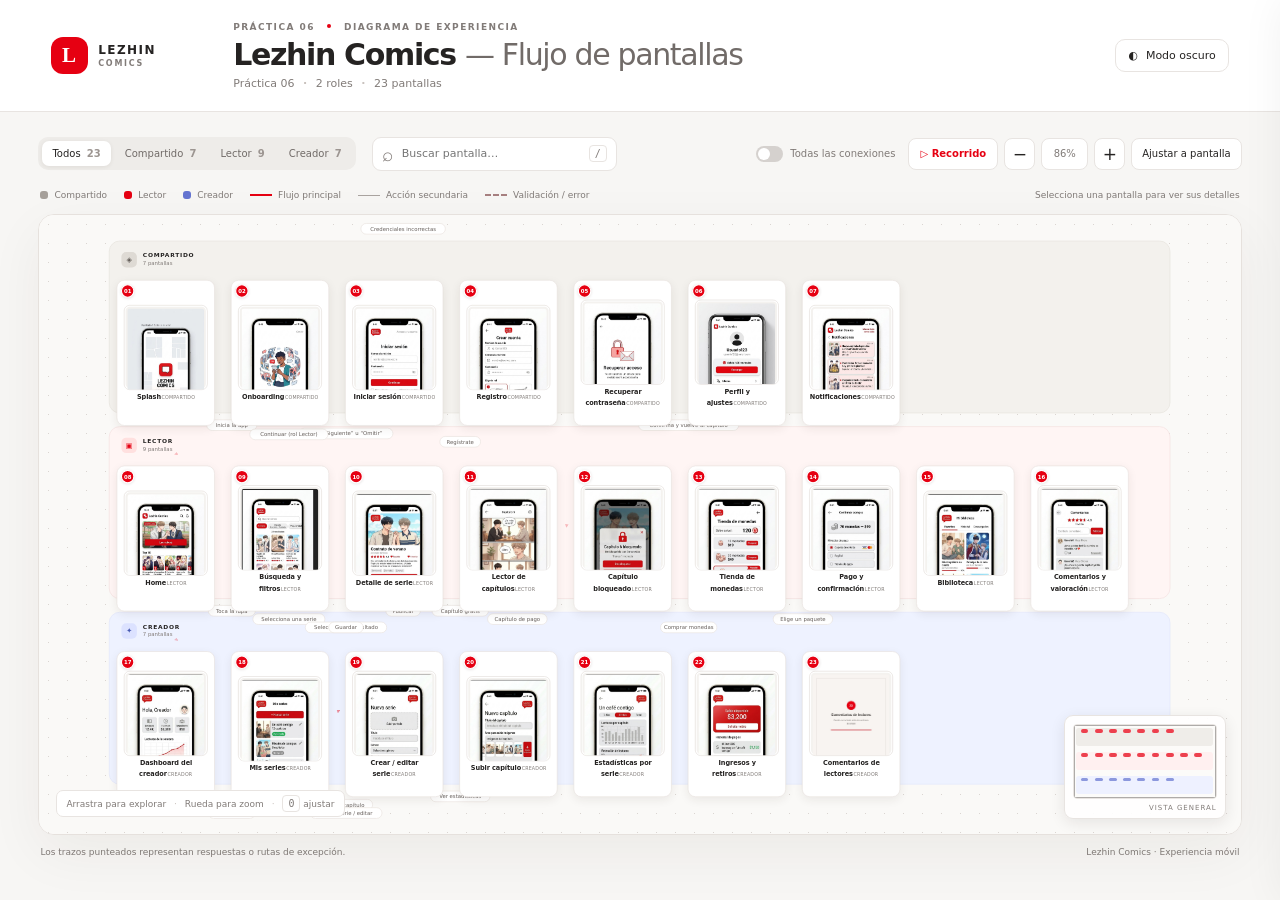
==== commit 7882f2e6: "fix: corrige la actualización de Codex Revisa los problemas de permisos y bloqueo de archivos durant" ====
--- a/docs/index.html
+++ b/docs/index.html
@@ -1,14982 +1,39 @@
-<!DOCTYPE html>
-<html lang="en" data-theme="dark" data-preset="classic">
+<!doctype html>
+<html lang="es">
 <head>
-  <meta charset="UTF-8">
-  <meta name="viewport" content="width=device-width, initial-scale=1.0">
-  <meta name="generator" content="archify 2.17.0-dev.1">
-  <title>Business Model Canvas — Lezhin Comics Diagram</title>
-  <script>
-    // Resolve the theme before first paint so light-preference users don't
-    // see a dark flash. The toolbar script below re-applies with UI state.
-    (function () {
-      try {
-        var theme = null;
-        try {
-          var param = new URLSearchParams(window.location.search).get('theme');
-          if (param === 'light' || param === 'dark') theme = param;
-          if (new URLSearchParams(window.location.search).get('embed') === '1') {
-            document.documentElement.setAttribute('data-embed', 'true');
-          }
-          if (new URLSearchParams(window.location.search).get('present') === '1') {
-            document.documentElement.setAttribute('data-present', 'true');
-          }
-        } catch (_) {}
-        if (!theme) {
-          try { theme = localStorage.getItem('archify-theme'); } catch (_) {}
-        }
-        if (theme !== 'light' && theme !== 'dark') {
-          theme = window.matchMedia('(prefers-color-scheme: light)').matches ? 'light' : 'dark';
-        }
-        document.documentElement.setAttribute('data-theme', theme);
-      } catch (_) {}
-    })();
-  </script>
-  <style id="archify-fonts">
-/*
-JetBrains Mono variable WOFF2 subsets from Google Fonts service revision v24.
-These fixed bytes are shared by the viewer and its SVG/raster exports.
-No local() source: an installed copy must not override the bundled font.
-Uncovered characters (including CJK) still use the system fallback stack.
-Upstream: https://github.com/JetBrains/JetBrainsMono
-
-cyrillic-ext    1664 bytes  sha256 9343de2ca5d9549f792e7962375af8efb0f320c7643bfd36c884b5a30e5c396f
-cyrillic        8892 bytes  sha256 4995a9a43ac659ec32fcd8b463755cd6a07b31a6e6b3894a6a153b661cf490e2
-greek           6800 bytes  sha256 49c3da6c9a2b279b0f1f860f5cfb1f5dc38d88a5c7be9c9b1837bbc4e3db6111
-vietnamese      5872 bytes  sha256 d44eb1936043a56038eb02dd70b243f379bef65783f94ec12f277550720411f1
-latin-ext      11596 bytes  sha256 9c38cb2d0d2d93c1ee6e21fa78db76f13ea7e15e15cc64214c7ca89b6aaa35c4
-latin          31340 bytes  sha256 2c32b9b3ee358c119e210f6f5195f9bd34894d78a785ff2e95d60e718e400af4
-
-Copyright 2020 The JetBrains Mono Project Authors (https://github.com/JetBrains/JetBrainsMono)
-
-This Font Software is licensed under the SIL Open Font License, Version 1.1.
-This license is copied below, and is also available with a FAQ at:
-https://openfontlicense.org
-
-
------------------------------------------------------------
-SIL OPEN FONT LICENSE Version 1.1 - 26 February 2007
------------------------------------------------------------
-
-PREAMBLE
-The goals of the Open Font License (OFL) are to stimulate worldwide
-development of collaborative font projects, to support the font creation
-efforts of academic and linguistic communities, and to provide a free and
-open framework in which fonts may be shared and improved in partnership
-with others.
-
-The OFL allows the licensed fonts to be used, studied, modified and
-redistributed freely as long as they are not sold by themselves. The
-fonts, including any derivative works, can be bundled, embedded,
-redistributed and/or sold with any software provided that any reserved
-names are not used by derivative works. The fonts and derivatives,
-however, cannot be released under any other type of license. The
-requirement for fonts to remain under this license does not apply
-to any document created using the fonts or their derivatives.
-
-DEFINITIONS
-"Font Software" refers to the set of files released by the Copyright
-Holder(s) under this license and clearly marked as such. This may
-include source files, build scripts and documentation.
-
-"Reserved Font Name" refers to any names specified as such after the
-copyright statement(s).
-
-"Original Version" refers to the collection of Font Software components as
-distributed by the Copyright Holder(s).
-
-"Modified Version" refers to any derivative made by adding to, deleting,
-or substituting -- in part or in whole -- any of the components of the
-Original Version, by changing formats or by porting the Font Software to a
-new environment.
-
-"Author" refers to any designer, engineer, programmer, technical
-writer or other person who contributed to the Font Software.
-
-PERMISSION & CONDITIONS
-Permission is hereby granted, free of charge, to any person obtaining
-a copy of the Font Software, to use, study, copy, merge, embed, modify,
-redistribute, and sell modified and unmodified copies of the Font
-Software, subject to the following conditions:
-
-1) Neither the Font Software nor any of its individual components,
-in Original or Modified Versions, may be sold by itself.
-
-2) Original or Modified Versions of the Font Software may be bundled,
-redistributed and/or sold with any software, provided that each copy
-contains the above copyright notice and this license. These can be
-included either as stand-alone text files, human-readable headers or
-in the appropriate machine-readable metadata fields within text or
-binary files as long as those fields can be easily viewed by the user.
-
-3) No Modified Version of the Font Software may use the Reserved Font
-Name(s) unless explicit written permission is granted by the corresponding
-Copyright Holder. This restriction only applies to the primary font name as
-presented to the users.
-
-4) The name(s) of the Copyright Holder(s) or the Author(s) of the Font
-Software shall not be used to promote, endorse or advertise any
-Modified Version, except to acknowledge the contribution(s) of the
-Copyright Holder(s) and the Author(s) or with their explicit written
-permission.
-
-5) The Font Software, modified or unmodified, in part or in whole,
-must be distributed entirely under this license, and must not be
-distributed under any other license. The requirement for fonts to
-remain under this license does not apply to any document created
-using the Font Software.
-
-TERMINATION
-This license becomes null and void if any of the above conditions are
-not met.
-
-DISCLAIMER
-THE FONT SOFTWARE IS PROVIDED "AS IS", WITHOUT WARRANTY OF ANY KIND,
-EXPRESS OR IMPLIED, INCLUDING BUT NOT LIMITED TO ANY WARRANTIES OF
-MERCHANTABILITY, FITNESS FOR A PARTICULAR PURPOSE AND NONINFRINGEMENT
-OF COPYRIGHT, PATENT, TRADEMARK, OR OTHER RIGHT. IN NO EVENT SHALL THE
-COPYRIGHT HOLDER BE LIABLE FOR ANY CLAIM, DAMAGES OR OTHER LIABILITY,
-INCLUDING ANY GENERAL, SPECIAL, INDIRECT, INCIDENTAL, OR CONSEQUENTIAL
-DAMAGES, WHETHER IN AN ACTION OF CONTRACT, TORT OR OTHERWISE, ARISING
-FROM, OUT OF THE USE OR INABILITY TO USE THE FONT SOFTWARE OR FROM
-OTHER DEALINGS IN THE FONT SOFTWARE.
-*/
-    /* cyrillic-ext */
-    @font-face { font-family: 'JetBrains Mono'; font-style: normal; font-weight: 400 800; font-display: swap;
-      src: url([data-uri]) format('woff2');
-      unicode-range: U+0460-052F, U+1C80-1C8A, U+20B4, U+2DE0-2DFF, U+A640-A69F, U+FE2E-FE2F; }
-    /* cyrillic */
-    @font-face { font-family: 'JetBrains Mono'; font-style: normal; font-weight: 400 800; font-display: swap;
-      src: url([data-uri]) format('woff2');
-      unicode-range: U+0301, U+0400-045F, U+0490-0491, U+04B0-04B1, U+2116; }
-    /* greek */
-    @font-face { font-family: 'JetBrains Mono'; font-style: normal; font-weight: 400 800; font-display: swap;
-      src: url([data-uri]) format('woff2');
-      unicode-range: U+0370-0377, U+037A-037F, U+0384-038A, U+038C, U+038E-03A1, U+03A3-03FF; }
-    /* vietnamese */
-    @font-face { font-family: 'JetBrains Mono'; font-style: normal; font-weight: 400 800; font-display: swap;
-      src: url([data-uri]) format('woff2');
-      unicode-range: U+0102-0103, U+0110-0111, U+0128-0129, U+0168-0169, U+01A0-01A1, U+01AF-01B0, U+0300-0301, U+0303-0304, U+0308-0309, U+0323, U+0329, U+1EA0-1EF9, U+20AB; }
-    /* latin-ext */
-    @font-face { font-family: 'JetBrains Mono'; font-style: normal; font-weight: 400 800; font-display: swap;
-      src: url([data-uri]) format('woff2');
-      unicode-range: U+0100-02BA, U+02BD-02C5, U+02C7-02CC, U+02CE-02D7, U+02DD-02FF, U+0304, U+0308, U+0329, U+1D00-1DBF, U+1E00-1E9F, U+1EF2-1EFF, U+2020, U+20A0-20AB, U+20AD-20C0, U+2113, U+2C60-2C7F, U+A720-A7FF; }
-    /* latin */
-    @font-face { font-family: 'JetBrains Mono'; font-style: normal; font-weight: 400 800; font-display: swap;
-      src: url([data-uri]) format('woff2');
-      unicode-range: U+0000-00FF, U+0131, U+0152-0153, U+02BB-02BC, U+02C6, U+02DA, U+02DC, U+0304, U+0308, U+0329, U+2000-206F, U+20AC, U+2122, U+2191, U+2193, U+2212, U+2215, U+FEFF, U+FFFD; }
-  </style>
-  <style>
-    /* ==========================================================
-       THEME VARIABLES — switch by toggling [data-theme] on <html>
-       ========================================================== */
-    :root,
-    [data-theme="dark"] {
-      --bg: #020617;
-      --grid: #1e293b;
-      --text: #ffffff;
-      --text-muted: #94a3b8;
-      --text-dim: #475569;
-      /* UI chrome and menu hints need more contrast than SVG .t-dim accents */
-      --text-faint: #7d8da1;
-
-      --panel: rgba(15, 23, 42, 0.5);
-      --panel-border: #1e293b;
-      --lane-fill: rgba(15, 23, 42, 0.22);
-      --lane-stroke: #334155;
-
-      --arrow: #64748b;
-      --arrow-emphasis: #34d399;
-
-      /* Opaque mask color used behind semi-transparent component fills
-         so the arrows drawn underneath are properly hidden. */
-      --mask: #0f172a;
-
-      --frontend-fill:    rgba(8, 51, 68, 0.4);
-      --frontend-stroke:  #22d3ee;
-      --backend-fill:     rgba(6, 78, 59, 0.4);
-      --backend-stroke:   #34d399;
-      --database-fill:    rgba(76, 29, 149, 0.4);
-      --database-stroke:  #a78bfa;
-      --cloud-fill:       rgba(120, 53, 15, 0.3);
-      --cloud-stroke:     #fbbf24;
-      --security-fill:    rgba(136, 19, 55, 0.4);
-      --security-stroke:  #fb7185;
-      --messagebus-fill:  rgba(251, 146, 60, 0.3);
-      --messagebus-stroke:#fb923c;
-      --external-fill:    rgba(30, 41, 59, 0.5);
-      --external-stroke:  #94a3b8;
-
-      --toolbar-bg:       rgba(15, 23, 42, 0.8);
-      --toolbar-border:   #334155;
-      --toolbar-text:     #e2e8f0;
-      --toolbar-hover:    rgba(15, 23, 42, 0.95);
-      --toolbar-menu-bg:  #0f172a;
-    }
-
-    [data-theme="light"] {
-      --bg: #f8fafc;
-      --grid: #e2e8f0;
-      --text: #0f172a;
-      --text-muted: #64748b;
-      --text-dim: #94a3b8;
-      --text-faint: #64748b;
-
-      --panel: #ffffff;
-      --panel-border: #e2e8f0;
-      --lane-fill: rgba(248, 250, 252, 0.65);
-      --lane-stroke: #cbd5e1;
-
-      --arrow: #94a3b8;
-      --arrow-emphasis: #059669;
-
-      --mask: #ffffff;
-
-      --frontend-fill:    rgba(34, 211, 238, 0.15);
-      --frontend-stroke:  #0891b2;
-      --backend-fill:     rgba(52, 211, 153, 0.18);
-      --backend-stroke:   #059669;
-      --database-fill:    rgba(167, 139, 250, 0.2);
-      --database-stroke:  #7c3aed;
-      --cloud-fill:       rgba(251, 191, 36, 0.18);
-      --cloud-stroke:     #d97706;
-      --security-fill:    rgba(251, 113, 133, 0.15);
-      --security-stroke:  #e11d48;
-      --messagebus-fill:  rgba(251, 146, 60, 0.15);
-      --messagebus-stroke:#ea580c;
-      --external-fill:    rgba(148, 163, 184, 0.18);
-      --external-stroke:  #64748b;
-
-      --toolbar-bg:       rgba(255, 255, 255, 0.92);
-      --toolbar-border:   #cbd5e1;
-      --toolbar-text:     #334155;
-      --toolbar-hover:    #ffffff;
-      --toolbar-menu-bg:  #ffffff;
-    }
-
-    /* ==========================================================
-       SIGNAL FLOW — an opt-in, motion-forward visual preset.
-       The variables also target a standalone exported SVG, whose
-       root carries data-preset and data-theme directly.
-       ========================================================== */
-    [data-preset="signal-flow"][data-theme="dark"] {
-      --bg: #030711;
-      --grid: #15233a;
-      --panel: rgba(6, 14, 28, 0.78);
-      --panel-border: #1d3350;
-      --lane-fill: rgba(9, 22, 40, 0.5);
-      --lane-stroke: #2c4564;
-      --text: #f5fbff;
-      --text-muted: #9eb0c7;
-      --text-dim: #52667f;
-      --text-faint: #7890ad;
-      --mask: #07101e;
-      --frontend-fill: rgba(6, 182, 212, 0.14);
-      --frontend-stroke: #67e8f9;
-      --backend-fill: rgba(16, 185, 129, 0.14);
-      --backend-stroke: #5eead4;
-      --database-fill: rgba(139, 92, 246, 0.16);
-      --database-stroke: #c4b5fd;
-      --cloud-fill: rgba(245, 158, 11, 0.13);
-      --cloud-stroke: #fcd34d;
-      --security-fill: rgba(244, 63, 94, 0.13);
-      --security-stroke: #fda4af;
-      --messagebus-fill: rgba(249, 115, 22, 0.13);
-      --messagebus-stroke: #fdba74;
-      --external-fill: rgba(71, 85, 105, 0.24);
-      --external-stroke: #a5b4c7;
-      --arrow: #7890ad;
-      --arrow-emphasis: #2dd4bf;
-      --toolbar-bg: rgba(7, 16, 30, 0.86);
-      --toolbar-border: #29415f;
-      --toolbar-menu-bg: #07101e;
-    }
-
-    [data-preset="signal-flow"][data-theme="light"] {
-      --bg: #f4f9fc;
-      --grid: #d4e5ee;
-      --panel: rgba(255, 255, 255, 0.82);
-      --panel-border: #bfd5e2;
-      --lane-fill: rgba(232, 243, 248, 0.62);
-      --lane-stroke: #a9c5d5;
-      --text: #102638;
-      --text-muted: #587287;
-      --text-dim: #8aa2b4;
-      --text-faint: #668397;
-      --mask: #ffffff;
-      --frontend-fill: rgba(6, 182, 212, 0.09);
-      --frontend-stroke: #0789a1;
-      --backend-fill: rgba(5, 150, 105, 0.09);
-      --backend-stroke: #087f69;
-      --database-fill: rgba(124, 58, 237, 0.09);
-      --database-stroke: #7254c7;
-      --cloud-fill: rgba(217, 119, 6, 0.08);
-      --cloud-stroke: #b9670b;
-      --security-fill: rgba(225, 29, 72, 0.08);
-      --security-stroke: #c53a59;
-      --messagebus-fill: rgba(234, 88, 12, 0.08);
-      --messagebus-stroke: #c65f27;
-      --external-fill: rgba(100, 116, 139, 0.1);
-      --external-stroke: #607a8c;
-      --arrow: #7b97aa;
-      --arrow-emphasis: #0d9488;
-    }
-
-    /* ==========================================================
-       BLUEPRINT — a review-first drafting preset for deployment,
-       infrastructure, and technical design documentation. It keeps
-       the same semantic palette and geometry while trading glow for
-       precise grid contrast, squared materials, and drafting marks.
-       ========================================================== */
-    [data-preset="blueprint"][data-theme="dark"] {
-      --bg: #06131f;
-      --grid: #17425a;
-      --panel: rgba(7, 27, 43, 0.9);
-      --panel-border: #27627f;
-      --lane-fill: rgba(10, 43, 66, 0.36);
-      --lane-stroke: #34799a;
-      --text: #e3f6ff;
-      --text-muted: #91b8ca;
-      --text-dim: #557e92;
-      --text-faint: #739caf;
-      --mask: #0a2031;
-      --frontend-fill: rgba(26, 157, 193, 0.14);
-      --frontend-stroke: #66d9ef;
-      --backend-fill: rgba(31, 155, 124, 0.13);
-      --backend-stroke: #69dfbd;
-      --database-fill: rgba(120, 105, 196, 0.14);
-      --database-stroke: #b4a8ff;
-      --cloud-fill: rgba(197, 145, 43, 0.13);
-      --cloud-stroke: #ffd166;
-      --security-fill: rgba(199, 76, 104, 0.13);
-      --security-stroke: #ff8da1;
-      --messagebus-fill: rgba(207, 112, 49, 0.13);
-      --messagebus-stroke: #ffad66;
-      --external-fill: rgba(84, 119, 139, 0.18);
-      --external-stroke: #a7cad9;
-      --arrow: #78a3b7;
-      --arrow-emphasis: #64dfc1;
-      --toolbar-bg: rgba(7, 28, 45, 0.92);
-      --toolbar-border: #34799a;
-      --toolbar-text: #d8f3ff;
-      --toolbar-hover: rgba(18, 58, 83, 0.95);
-      --toolbar-menu-bg: #0a2031;
-    }
-
-    [data-preset="blueprint"][data-theme="light"] {
-      --bg: #edf7fa;
-      --grid: #b5d5e1;
-      --panel: rgba(249, 253, 255, 0.94);
-      --panel-border: #78aabd;
-      --lane-fill: rgba(210, 232, 240, 0.42);
-      --lane-stroke: #83b2c4;
-      --text: #123344;
-      --text-muted: #4e7486;
-      --text-dim: #86a6b4;
-      --text-faint: #668c9d;
-      --mask: #f9fdff;
-      --frontend-fill: rgba(8, 145, 178, 0.08);
-      --frontend-stroke: #087f9c;
-      --backend-fill: rgba(5, 128, 101, 0.08);
-      --backend-stroke: #08755f;
-      --database-fill: rgba(100, 75, 180, 0.08);
-      --database-stroke: #6757a8;
-      --cloud-fill: rgba(181, 120, 15, 0.08);
-      --cloud-stroke: #a86609;
-      --security-fill: rgba(190, 48, 80, 0.07);
-      --security-stroke: #b32f50;
-      --messagebus-fill: rgba(196, 81, 22, 0.07);
-      --messagebus-stroke: #b65120;
-      --external-fill: rgba(79, 112, 128, 0.08);
-      --external-stroke: #506f7e;
-      --arrow: #6d93a5;
-      --arrow-emphasis: #087f69;
-      --toolbar-bg: rgba(247, 252, 254, 0.94);
-      --toolbar-border: #8ab5c5;
-      --toolbar-text: #294f61;
-      --toolbar-hover: #ffffff;
-      --toolbar-menu-bg: #f9fdff;
-    }
-
-    /* ==========================================================
-       EDITORIAL — a warm, publication-minded preset for design
-       reviews, launch notes, and documentation. The diagram keeps
-       the same semantic palette and exact geometry, but trades
-       software chrome for paper, ink, ruled structure, and one
-       restrained vermilion accent.
-       ========================================================== */
-    [data-preset="editorial"][data-theme="dark"] {
-      --bg: #181611;
-      --grid: #39342a;
-      --panel: rgba(35, 31, 24, 0.96);
-      --panel-border: #625a4a;
-      --lane-fill: rgba(52, 46, 35, 0.46);
-      --lane-stroke: #726957;
-      --text: #f4eddf;
-      --text-muted: #b9ae9b;
-      --text-dim: #776e60;
-      --text-faint: #9d917e;
-      --mask: #231f18;
-      --frontend-fill: rgba(43, 133, 142, 0.16);
-      --frontend-stroke: #7fc6c7;
-      --backend-fill: rgba(63, 132, 92, 0.16);
-      --backend-stroke: #8fc29e;
-      --database-fill: rgba(117, 91, 141, 0.17);
-      --database-stroke: #c0a4d0;
-      --cloud-fill: rgba(170, 119, 49, 0.16);
-      --cloud-stroke: #d8ad68;
-      --security-fill: rgba(157, 69, 65, 0.17);
-      --security-stroke: #df9085;
-      --messagebus-fill: rgba(174, 79, 42, 0.16);
-      --messagebus-stroke: #df946f;
-      --external-fill: rgba(126, 115, 96, 0.18);
-      --external-stroke: #b8ad99;
-      --arrow: #948978;
-      --arrow-emphasis: #dd6b3d;
-      --toolbar-bg: rgba(35, 31, 24, 0.92);
-      --toolbar-border: #625a4a;
-      --toolbar-text: #eee5d5;
-      --toolbar-hover: #302a20;
-      --toolbar-menu-bg: #231f18;
-    }
-
-    [data-preset="editorial"][data-theme="light"] {
-      --bg: #f2eee5;
-      --grid: #d8d0c2;
-      --panel: rgba(251, 248, 241, 0.97);
-      --panel-border: #c4b9a6;
-      --lane-fill: rgba(229, 221, 207, 0.42);
-      --lane-stroke: #b8aa94;
-      --text: #242018;
-      --text-muted: #6f6658;
-      --text-dim: #a09788;
-      --text-faint: #817767;
-      --mask: #fbf8f1;
-      --frontend-fill: rgba(31, 117, 126, 0.09);
-      --frontend-stroke: #287e84;
-      --backend-fill: rgba(42, 119, 75, 0.09);
-      --backend-stroke: #397b53;
-      --database-fill: rgba(105, 75, 130, 0.09);
-      --database-stroke: #765d86;
-      --cloud-fill: rgba(157, 103, 31, 0.1);
-      --cloud-stroke: #9a671f;
-      --security-fill: rgba(153, 58, 52, 0.09);
-      --security-stroke: #9e463f;
-      --messagebus-fill: rgba(182, 70, 27, 0.09);
-      --messagebus-stroke: #ad4b25;
-      --external-fill: rgba(101, 91, 75, 0.09);
-      --external-stroke: #746b5e;
-      --arrow: #8a806f;
-      --arrow-emphasis: #bb4c23;
-      --toolbar-bg: rgba(251, 248, 241, 0.94);
-      --toolbar-border: #c4b9a6;
-      --toolbar-text: #40392f;
-      --toolbar-hover: #fffdf8;
-      --toolbar-menu-bg: #fbf8f1;
-    }
-
-    * { margin: 0; padding: 0; box-sizing: border-box; }
-
-    body {
-      font-family: 'JetBrains Mono', ui-monospace, SFMono-Regular, Menlo, Consolas, 'DejaVu Sans Mono', 'Liberation Mono', 'Noto Sans Mono CJK SC', 'PingFang SC', 'Hiragino Sans GB', 'Microsoft YaHei', monospace;
-      background: var(--bg);
-      min-height: 100vh;
-      padding: 2rem;
-      color: var(--text);
-      transition: background 0.2s ease, color 0.2s ease;
-    }
-
-    html[data-preset="signal-flow"] body {
-      background-image:
-        radial-gradient(circle at 18% -8%, rgba(34, 211, 238, 0.14), transparent 34rem),
-        radial-gradient(circle at 92% 18%, rgba(139, 92, 246, 0.12), transparent 30rem);
-      background-attachment: fixed;
-    }
-    html[data-preset="signal-flow"][data-theme="light"] body {
-      background-image:
-        radial-gradient(circle at 18% -8%, rgba(6, 182, 212, 0.12), transparent 34rem),
-        radial-gradient(circle at 92% 18%, rgba(139, 92, 246, 0.08), transparent 30rem);
-    }
-    html[data-preset="blueprint"] body {
-      background-image:
-        linear-gradient(var(--grid) 1px, transparent 1px),
-        linear-gradient(90deg, var(--grid) 1px, transparent 1px);
-      background-size: 32px 32px;
-      background-position: -1px -1px;
-      background-attachment: fixed;
-    }
-    html[data-preset="editorial"] body {
-      background-image:
-        linear-gradient(90deg, transparent 0, transparent 5.4rem, color-mix(in srgb, var(--security-stroke) 18%, transparent) 5.4rem, color-mix(in srgb, var(--security-stroke) 18%, transparent) calc(5.4rem + 1px), transparent calc(5.4rem + 1px)),
-        repeating-linear-gradient(0deg, transparent 0, transparent 31px, color-mix(in srgb, var(--grid) 36%, transparent) 31px, color-mix(in srgb, var(--grid) 36%, transparent) 32px);
-      background-attachment: fixed;
-    }
-
-    /* Gallery/embed mode keeps the generated artifact as the source of truth
-       while presenting only its diagram surface inside a proof card. */
-    html[data-embed="true"] body {
-      min-height: 0;
-      padding: 0;
-      overflow: hidden;
-      background: var(--bg);
-      background-image: none;
-    }
-    html[data-embed="true"] .toolbar,
-    html[data-embed="true"] .header,
-    html[data-embed="true"] .cards,
-    html[data-embed="true"] .diagram-nav,
-    html[data-embed="true"] .overview-map,
-    html[data-embed="true"] .focus-chip,
-    html[data-embed="true"] .route-probe,
-    html[data-embed="true"] .semantic-lens,
-    html[data-embed="true"] .diagram-guide,
-    html[data-embed="true"] .node-finder,
-    html[data-embed="true"] .guided-views { display: none !important; }
-    html[data-embed="true"] .container { max-width: none; }
-    html[data-embed="true"] .diagram-container {
-      padding: 0.5rem;
-      border: 0;
-      border-radius: 0;
-      box-shadow: none;
-    }
-    html[data-embed="true"] .diagram-container svg { min-width: 0; }
-
-    /* Share Chapter Cue lives in the HTML viewer layer, not inside the SVG.
-       It gives one-shot embeds a title, authored note, truthful stop order,
-       and lifecycle state while canonical diagram geometry stays untouched. */
-    .share-chapter-cue { display: none; }
-    html[data-embed="true"][data-share-playback="true"] .share-chapter-cue:not([hidden]),
-    html[data-embed="true"][data-share-moment="true"] .share-chapter-cue:not([hidden]) {
-      position: absolute;
-      z-index: 18;
-      top: 0.85rem;
-      left: 50%;
-      display: grid;
-      grid-template-columns: auto minmax(9rem, 13.5rem) minmax(0, 1fr);
-      align-items: center;
-      gap: 0.45rem 0.85rem;
-      width: min(52rem, calc(100% - 1.5rem));
-      min-height: 3.35rem;
-      padding: 0.55rem 0.75rem 0.65rem;
-      overflow: hidden;
-      border: 1px solid color-mix(in srgb, var(--frontend-stroke) 42%, var(--toolbar-border));
-      border-radius: 0.75rem;
-      background:
-        linear-gradient(115deg, color-mix(in srgb, var(--frontend-fill) 52%, transparent), transparent 45%),
-        color-mix(in srgb, var(--toolbar-menu-bg) 92%, transparent);
-      color: var(--toolbar-text);
-      box-shadow: 0 14px 42px rgba(0, 0, 0, 0.3), inset 0 1px 0 rgba(255, 255, 255, 0.045);
-      backdrop-filter: blur(16px);
-      pointer-events: none;
-      animation: archify-share-cue-enter 280ms cubic-bezier(0.22, 1, 0.36, 1) both;
-    }
-    html[data-preset="blueprint"] .share-chapter-cue {
-      border-radius: 0.2rem;
-      background:
-        linear-gradient(90deg, color-mix(in srgb, var(--frontend-fill) 46%, transparent), transparent 36%),
-        var(--toolbar-menu-bg);
-      box-shadow: 0 10px 28px rgba(0, 0, 0, 0.2);
-      backdrop-filter: none;
-    }
-    html[data-preset="editorial"] .share-chapter-cue {
-      border-color: var(--panel-border);
-      background:
-        linear-gradient(90deg, color-mix(in srgb, var(--security-fill) 58%, transparent), transparent 42%),
-        var(--toolbar-menu-bg);
-      box-shadow: 0 10px 30px color-mix(in srgb, #000 18%, transparent);
-      backdrop-filter: none;
-    }
-    html[data-preset="editorial"] .share-chapter-state { color: var(--arrow-emphasis); }
-    html[data-preset="editorial"] .share-chapter-state::before {
-      border-radius: 0;
-      box-shadow: none;
-      transform: rotate(45deg) scale(0.8);
-    }
-    .share-chapter-index {
-      display: grid;
-      gap: 0.12rem;
-      min-width: 5rem;
-      padding-right: 0.75rem;
-      border-right: 1px solid var(--toolbar-border);
-    }
-    .share-chapter-state {
-      display: inline-flex;
-      align-items: center;
-      gap: 0.36rem;
-      color: var(--frontend-stroke);
-      font-size: 0.5rem;
-      font-weight: 800;
-      letter-spacing: 0.14em;
-      text-transform: uppercase;
-    }
-    .share-chapter-state::before {
-      width: 0.38rem;
-      height: 0.38rem;
-      border-radius: 50%;
-      background: currentColor;
-      box-shadow: 0 0 10px currentColor;
-      content: '';
-    }
-    .share-chapter-cue[data-state="playing"] .share-chapter-state::before {
-      animation: archify-share-cue-pulse 1.15s ease-in-out infinite;
-    }
-    .share-chapter-count {
-      color: var(--text-faint);
-      font-size: 0.5rem;
-      font-weight: 700;
-      letter-spacing: 0.08em;
-      text-transform: uppercase;
-    }
-    .share-chapter-copy { min-width: 0; }
-    .share-chapter-copy strong,
-    .share-chapter-copy small,
-    .share-chapter-route {
-      display: block;
-      overflow: hidden;
-      text-overflow: ellipsis;
-      white-space: nowrap;
-    }
-    .share-chapter-copy strong {
-      color: var(--toolbar-text);
-      font-size: 0.6875rem;
-      line-height: 1.35;
-    }
-    .share-chapter-copy small {
-      margin-top: 0.08rem;
-      color: var(--text-muted);
-      font-size: 0.5rem;
-      line-height: 1.35;
-    }
-    .share-chapter-route {
-      color: color-mix(in srgb, var(--frontend-stroke) 76%, var(--text-muted));
-      font-size: 0.5625rem;
-      font-weight: 650;
-      letter-spacing: 0.015em;
-      text-align: right;
-    }
-    .share-chapter-progress {
-      position: absolute;
-      right: 0;
-      bottom: 0;
-      left: 0;
-      height: 2px;
-      overflow: hidden;
-      background: color-mix(in srgb, var(--toolbar-border) 72%, transparent);
-    }
-    .share-chapter-progress span {
-      display: block;
-      width: 100%;
-      height: 100%;
-      background: linear-gradient(90deg, var(--frontend-stroke), var(--database-stroke));
-      box-shadow: 0 0 12px var(--frontend-stroke);
-      transform: scaleX(0);
-      transform-origin: left center;
-    }
-
-    /* Presentation Stage is a viewer-only layer: it gives the live diagram
-       the viewport while keeping guided views, theme, focus, and exports real.
-       Embed mode wins when both query parameters are present. */
-    html[data-present="true"]:not([data-embed="true"]) body {
-      height: 100dvh;
-      min-height: 0;
-      padding: 1rem;
-      overflow: hidden;
-    }
-    html[data-present="true"]:not([data-embed="true"]) .container {
-      display: flex;
-      flex-direction: column;
-      gap: 0.75rem;
-      width: 100%;
-      max-width: none;
-      height: calc(100dvh - 2rem);
-    }
-    html[data-present="true"]:not([data-embed="true"]) .header {
-      flex: none;
-      min-width: 0;
-      margin: 0;
-      padding-right: 23rem;
-    }
-    html[data-present="true"]:not([data-embed="true"]) .header-row { margin-bottom: 0.25rem; }
-    html[data-present="true"]:not([data-embed="true"]) .subtitle {
-      overflow: hidden;
-      text-overflow: ellipsis;
-      white-space: nowrap;
-    }
-    html[data-present="true"]:not([data-embed="true"]) .guided-views {
-      flex: none;
-      margin-bottom: 0;
-    }
-    html[data-present="true"]:not([data-embed="true"]) .diagram-container {
-      display: flex;
-      flex: 1 1 auto;
-      align-items: center;
-      justify-content: center;
-      min-height: 0;
-      padding: 0.75rem;
-      padding-bottom: calc(0.75rem + var(--archify-nav-reserve));
-    }
-    html[data-present="true"]:not([data-embed="true"]) .diagram-container > svg {
-      flex: 1 1 auto;
-      height: 100%;
-      min-height: 0;
-      width: 100%;
-      min-width: 0;
-    }
-    html[data-present="true"]:not([data-embed="true"]) .cards { display: none; }
-    html[data-present="true"]:not([data-embed="true"]) #btn-present {
-      border-color: var(--frontend-stroke);
-      color: var(--frontend-stroke);
-    }
-
-    /* The reader owns only the outer scale. Wide diagrams keep one authored
-       SVG/viewBox while the runtime chooses a desktop width from the actual
-       vertical budget. This avoids device-specific files and breakpoint
-       jumps between a laptop and a tall monitor. */
-    .container {
-      width: 100%;
-      max-width: var(--archify-reader-width, 1440px);
-      margin: 0 auto;
-    }
-    @media (min-width: 768px) and (max-height: 920px) {
-      .header { margin-bottom: 1rem; }
-      .diagram-container { padding: 1rem; }
-      .cards { margin-top: 1rem; }
-      .card { padding: 1rem; }
-    }
-
-    .header { margin-bottom: 1.5rem; padding-right: 29.5rem; }
-
-    html[data-preset="signal-flow"] .header,
-    html[data-preset="blueprint"] .header,
-    html[data-preset="editorial"] .header { padding-right: 29.5rem; }
-
-    .header-row {
-      display: flex;
-      align-items: center;
-      gap: 1rem;
-      margin-bottom: 0.5rem;
-    }
-
-    .pulse-dot {
-      width: 12px;
-      height: 12px;
-      background: var(--frontend-stroke);
-      border-radius: 50%;
-      animation: none;
-    }
-
-    html[data-motion-capable="true"] .pulse-dot { animation: pulse 2s infinite; }
-
-    @keyframes pulse {
-      0%, 100% { opacity: 1; }
-      50% { opacity: 0.5; }
-    }
-
-    h1 {
-      font-size: 1.5rem;
-      font-weight: 700;
-      letter-spacing: -0.025em;
-    }
-
-    .subtitle {
-      color: var(--text-muted);
-      font-size: 0.875rem;
-      margin-left: 1.75rem;
-    }
-
-    html[data-preset="signal-flow"] .header-row::after {
-      content: attr(data-preset-badge-signal-flow);
-      margin-left: auto;
-      color: var(--frontend-stroke);
-      border: 1px solid var(--frontend-stroke);
-      border-radius: 999px;
-      padding: 0.28rem 0.6rem;
-      font-size: 0.625rem;
-      letter-spacing: 0.12em;
-      opacity: 0.82;
-      box-shadow: 0 0 20px rgba(34, 211, 238, 0.12);
-      white-space: nowrap;
-    }
-
-    html[data-preset="blueprint"] .pulse-dot {
-      width: 10px;
-      height: 10px;
-      border: 1px solid var(--frontend-stroke);
-      border-radius: 1px;
-      background: transparent;
-      box-shadow: inset 0 0 0 2px var(--bg);
-      transform: rotate(45deg);
-      animation: none;
-    }
-    html[data-preset="blueprint"] .header-row::after {
-      content: attr(data-preset-badge-blueprint);
-      margin-left: auto;
-      padding: 0.28rem 0.55rem;
-      border-top: 1px solid var(--frontend-stroke);
-      border-bottom: 1px solid var(--frontend-stroke);
-      color: var(--frontend-stroke);
-      font-size: 0.5625rem;
-      font-weight: 700;
-      letter-spacing: 0.14em;
-      white-space: nowrap;
-    }
-
-    html[data-preset="editorial"] h1,
-    html[data-preset="editorial"] .card h3 {
-      font-family: Georgia, 'Times New Roman', 'Songti SC', STSong, serif;
-      letter-spacing: -0.02em;
-    }
-    html[data-preset="editorial"] h1 { font-size: 1.72rem; font-weight: 600; }
-    html[data-preset="editorial"] .pulse-dot {
-      width: 9px;
-      height: 9px;
-      border: 1px solid var(--arrow-emphasis);
-      border-radius: 0;
-      background: var(--arrow-emphasis);
-      box-shadow: 0 0 0 3px color-mix(in srgb, var(--arrow-emphasis) 14%, transparent);
-      transform: rotate(45deg);
-      animation: none;
-    }
-    html[data-preset="editorial"] .header-row::after {
-      content: attr(data-preset-badge-editorial);
-      margin-left: auto;
-      padding: 0.32rem 0 0.24rem;
-      border-bottom: 2px solid var(--arrow-emphasis);
-      color: var(--arrow-emphasis);
-      font-family: Georgia, 'Times New Roman', serif;
-      font-size: 0.625rem;
-      font-style: italic;
-      font-weight: 600;
-      letter-spacing: 0.08em;
-      white-space: nowrap;
-    }
-
-    .diagram-container {
-      --archify-nav-reserve: 0px;
-      background: var(--panel);
-      border-radius: 1rem;
-      border: 1px solid var(--panel-border);
-      padding: 1.5rem;
-      padding-bottom: calc(1.5rem + var(--archify-nav-reserve));
-      overflow: hidden;
-      position: relative;
-    }
-
-    html[data-preset="signal-flow"] .diagram-container {
-      position: relative;
-      overflow: hidden;
-      background: linear-gradient(180deg, rgba(8, 20, 38, 0.82), rgba(3, 8, 18, 0.94));
-      box-shadow: inset 0 1px 0 rgba(255, 255, 255, 0.04), 0 28px 80px rgba(0, 0, 0, 0.34);
-    }
-    html[data-preset="signal-flow"][data-theme="light"] .diagram-container {
-      background: linear-gradient(180deg, rgba(255, 255, 255, 0.9), rgba(237, 246, 250, 0.94));
-      box-shadow: inset 0 1px 0 rgba(255, 255, 255, 0.72), 0 24px 60px rgba(45, 78, 99, 0.12);
-    }
-    html[data-preset="blueprint"] .diagram-container {
-      border-color: var(--panel-border);
-      border-radius: 0.35rem;
-      background: var(--panel);
-      box-shadow:
-        inset 0 0 0 1px color-mix(in srgb, var(--panel-border) 34%, transparent),
-        0 18px 48px rgba(0, 0, 0, 0.16);
-    }
-    html[data-preset="blueprint"] .diagram-container::after {
-      content: "";
-      position: absolute;
-      z-index: 10;
-      inset: 0.7rem;
-      pointer-events: none;
-      background:
-        linear-gradient(var(--frontend-stroke), var(--frontend-stroke)) left top / 1.35rem 1px no-repeat,
-        linear-gradient(var(--frontend-stroke), var(--frontend-stroke)) left top / 1px 1.35rem no-repeat,
-        linear-gradient(var(--frontend-stroke), var(--frontend-stroke)) right top / 1.35rem 1px no-repeat,
-        linear-gradient(var(--frontend-stroke), var(--frontend-stroke)) right top / 1px 1.35rem no-repeat,
-        linear-gradient(var(--frontend-stroke), var(--frontend-stroke)) left bottom / 1.35rem 1px no-repeat,
-        linear-gradient(var(--frontend-stroke), var(--frontend-stroke)) left bottom / 1px 1.35rem no-repeat,
-        linear-gradient(var(--frontend-stroke), var(--frontend-stroke)) right bottom / 1.35rem 1px no-repeat,
-        linear-gradient(var(--frontend-stroke), var(--frontend-stroke)) right bottom / 1px 1.35rem no-repeat;
-      opacity: 0.58;
-    }
-    html[data-preset="editorial"] .diagram-container {
-      overflow: hidden;
-      border-color: var(--panel-border);
-      border-radius: 0.38rem;
-      background:
-        linear-gradient(90deg, color-mix(in srgb, var(--security-fill) 58%, transparent), transparent 12%),
-        var(--panel);
-      box-shadow:
-        0 1px 0 color-mix(in srgb, var(--text) 6%, transparent),
-        0 18px 48px color-mix(in srgb, #000 19%, transparent);
-    }
-    html[data-preset="editorial"] .diagram-container::after {
-      position: absolute;
-      z-index: 10;
-      top: 0.72rem;
-      right: 1.25rem;
-      padding: 0.2rem 0.52rem;
-      border: 1px solid var(--panel-border);
-      background: var(--panel);
-      color: var(--arrow-emphasis);
-      content: attr(data-preset-badge-editorial-plate);
-      font-family: Georgia, 'Times New Roman', serif;
-      font-size: 0.52rem;
-      font-style: italic;
-      font-weight: 600;
-      letter-spacing: 0.09em;
-      pointer-events: none;
-    }
-    html[data-embed="true"][data-preset="editorial"] .diagram-container::after { display: none; }
-    html[data-motion-capable="true"][data-preset="signal-flow"][data-ambient-motion="running"] .diagram-container::before {
-      content: "";
-      position: absolute;
-      inset: 0;
-      pointer-events: none;
-      background: linear-gradient(115deg, transparent 28%, rgba(103, 232, 249, 0.035) 48%, transparent 68%);
-      transform: translateX(-70%);
-      animation: archify-signal-scan 4.8s ease-in-out 1 both;
-    }
-
-    /* Motion Governor gives the reader a real static state and gives the
-       strongest semantic action the only motion budget. Atmosphere resets to
-       its authored base instead of freezing mid-cycle. Static artifacts never
-       start a decorative pulse or scan. */
-    html:not([data-motion-capable="true"]) svg[data-animation="trace"] [data-animate] {
-      animation: none !important;
-    }
-    html[data-motion="still"] .pulse-dot,
-    html[data-motion="still"] .diagram-container::before,
-    html[data-motion="still"] svg[data-animation="trace"] [data-animate],
-    html[data-motion-owner] .pulse-dot,
-    html[data-motion-owner] .diagram-container::before,
-    html[data-motion-owner] svg[data-animation="trace"] [data-animate],
-    html[data-embed="true"] .pulse-dot,
-    html[data-embed="true"] .diagram-container::before,
-    html[data-share-playback="true"] .pulse-dot,
-    html[data-share-playback="true"] .diagram-container::before,
-    html[data-document-hidden="true"] .pulse-dot,
-    html[data-document-hidden="true"] .diagram-container::before,
-    html[data-document-hidden="true"] svg[data-animation="trace"] [data-animate] {
-      animation: none !important;
-    }
-    html[data-motion="still"] .diagram-container::before,
-    html[data-motion-owner] .diagram-container::before,
-    html[data-embed="true"] .diagram-container::before,
-    html[data-share-playback="true"] .diagram-container::before {
-      opacity: 0;
-    }
-    html[data-motion="still"] .guided-view-progress span,
-    html[data-motion="still"] .guided-story-caption,
-    html[data-motion="still"] .story-trail-flow,
-    html[data-motion="still"] .intent-trace-flow,
-    html[data-motion="still"] .route-probe-flow,
-    html[data-motion="still"] .route-journey-flow,
-    html[data-motion="still"] .semantic-lens-flow,
-    html[data-motion="still"] .diagram-guide,
-    html[data-motion="still"] [data-story-step],
-    html[data-motion="still"] .overview-map-live,
-    html[data-motion="still"] .guided-view-stop,
-    html[data-motion="still"] .share-chapter-cue,
-    html[data-motion="still"] .share-chapter-state::before,
-    html[data-motion="still"] .share-chapter-progress span,
-    html[data-document-hidden="true"] .guided-view-progress span,
-    html[data-document-hidden="true"] .story-trail-flow,
-    html[data-document-hidden="true"] .intent-trace-flow,
-    html[data-document-hidden="true"] .route-probe-flow,
-    html[data-document-hidden="true"] .route-journey-flow,
-    html[data-document-hidden="true"] .semantic-lens-flow,
-    html[data-document-hidden="true"] .diagram-guide,
-    html[data-document-hidden="true"] [data-story-step],
-    html[data-document-hidden="true"] .overview-map-live,
-    html[data-document-hidden="true"] .guided-view-stop,
-    html[data-document-hidden="true"] .share-chapter-cue,
-    html[data-document-hidden="true"] .share-chapter-state::before,
-    html[data-document-hidden="true"] .share-chapter-progress span {
-      animation: none !important;
-    }
-    html[data-motion="still"] .guided-view-progress span {
-      transform: scaleX(1) !important;
-    }
-    html[data-motion="still"] svg[data-story-playing="true"] .story-trail-flow {
-      stroke-dasharray: none;
-      stroke-dashoffset: 0;
-      opacity: 0.55;
-    }
-    html[data-motion="still"] .intent-trace-flow,
-    html[data-motion="still"] .route-probe-flow {
-      stroke-dasharray: none;
-      stroke-dashoffset: 0;
-      opacity: 0.72;
-    }
-    html[data-motion="still"] .route-journey-overlay,
-    html[data-document-hidden="true"] .route-journey-overlay { display: none !important; }
-    html[data-motion="still"] .relationship-pulse-overlay,
-    html[data-motion="still"] .story-carrier-overlay,
-    html[data-document-hidden="true"] .story-carrier-overlay { display: none !important; }
-    html[data-motion="still"] .chapter-handoff-overlay { display: none !important; }
-    html[data-motion="still"] .chapter-handoff-anchor { animation: none !important; }
-    html[data-motion="still"] .guided-view-chapter,
-    html[data-motion="still"] svg [data-node-id],
-    html[data-motion="still"] svg [data-edge-from],
-    html[data-motion="still"] svg [data-detail],
-    html[data-motion="still"] svg [data-detail-anchor],
-    html[data-motion="still"] svg [data-legend-hit],
-    html[data-motion="still"] svg {
-      transition: none !important;
-    }
-
-    svg {
-      width: 100%;
-      min-width: min(900px, 100%);
-      display: block;
-      transform-origin: 0 0;
-      transition: transform 0.18s ease;
-    }
-
-    .diagram-container.is-camera-moving svg {
-      transition: transform 0.42s cubic-bezier(0.22, 1, 0.36, 1);
-    }
-    .diagram-container.is-camera-transaction svg { transition: none; }
-    .diagram-container.is-pannable { cursor: grab; }
-    .diagram-container.is-panning { cursor: grabbing; user-select: none; }
-    .diagram-container.is-panning svg { transition: none; }
-
-    .diagram-nav {
-      position: absolute;
-      right: 1rem;
-      bottom: 1rem;
-      z-index: 12;
-      display: inline-flex;
-      align-items: center;
-      max-width: calc(100% - 2rem);
-      padding: 0.15rem;
-      gap: 0;
-      overflow-x: auto;
-      border: 1px solid color-mix(in srgb, var(--toolbar-border) 48%, transparent);
-      border-radius: 0.58rem;
-      background: color-mix(in srgb, var(--toolbar-bg) 82%, transparent);
-      box-shadow: 0 5px 14px rgba(0, 0, 0, 0.07);
-      backdrop-filter: blur(10px);
-      scrollbar-width: none;
-    }
-    .diagram-nav::-webkit-scrollbar { display: none; }
-    .diagram-nav button,
-    .focus-chip button,
-    .guided-views button {
-      border: 0;
-      background: transparent;
-      color: var(--toolbar-text);
-      font: inherit;
-      cursor: pointer;
-    }
-    .diagram-nav button {
-      min-width: 2rem;
-      height: 2rem;
-      padding: 0 0.35rem;
-      border-radius: 0.35rem;
-      color: color-mix(in srgb, var(--toolbar-text) 68%, transparent);
-      font-size: 0.56rem;
-      font-weight: 600;
-      letter-spacing: 0.02em;
-      transition: background 0.15s, color 0.15s;
-    }
-    .diagram-nav button:hover,
-    .diagram-nav button:focus-visible,
-    .focus-chip button:hover,
-    .focus-chip button:focus-visible,
-    .guided-views button:hover,
-    .guided-views button:focus-visible { background: var(--toolbar-hover); }
-    .diagram-nav button:focus-visible,
-    .focus-chip button:focus-visible,
-    .guided-views button:focus-visible {
-      outline: 2px solid var(--frontend-stroke);
-      outline-offset: 1px;
-    }
-    .diagram-nav button:disabled { opacity: 0.38; cursor: default; }
-    .diagram-nav button:disabled:hover { background: transparent; }
-    .diagram-nav #btn-route-probe,
-    .diagram-nav #btn-overview-map,
-    .diagram-nav #btn-semantic-lens {
-      min-width: auto;
-      padding-inline: 0.5rem;
-      color: color-mix(in srgb, var(--toolbar-text) 86%, transparent);
-      font-weight: 650;
-    }
-    .diagram-nav #btn-node-finder,
-    .diagram-nav [data-view="out"] {
-      position: relative;
-      margin-left: 0.25rem;
-    }
-    .diagram-nav #btn-node-finder::before,
-    .diagram-nav [data-view="out"]::before {
-      position: absolute;
-      top: 0.4rem;
-      bottom: 0.4rem;
-      left: -0.13rem;
-      width: 1px;
-      background: color-mix(in srgb, var(--toolbar-border) 62%, transparent);
-      content: "";
-      pointer-events: none;
-    }
-    .diagram-nav-icon {
-      display: block;
-      width: 0.72rem;
-      height: 0.72rem;
-      margin: auto;
-      background: currentColor;
-      -webkit-mask-position: center;
-      -webkit-mask-repeat: no-repeat;
-      -webkit-mask-size: contain;
-      mask-position: center;
-      mask-repeat: no-repeat;
-      mask-size: contain;
-    }
-    .diagram-nav-icon.find {
-      -webkit-mask-image: url("data:image/svg+xml,%3Csvg xmlns='http://www.w3.org/2000/svg' viewBox='0 0 20 20'%3E%3Ccircle cx='8.5' cy='8.5' r='4.5' fill='none' stroke='black' stroke-width='1.8'/%3E%3Cpath d='m12 12 4 4' fill='none' stroke='black' stroke-width='1.8' stroke-linecap='round'/%3E%3C/svg%3E");
-      mask-image: url("data:image/svg+xml,%3Csvg xmlns='http://www.w3.org/2000/svg' viewBox='0 0 20 20'%3E%3Ccircle cx='8.5' cy='8.5' r='4.5' fill='none' stroke='black' stroke-width='1.8'/%3E%3Cpath d='m12 12 4 4' fill='none' stroke='black' stroke-width='1.8' stroke-linecap='round'/%3E%3C/svg%3E");
-    }
-    .diagram-nav-icon.guide {
-      -webkit-mask-image: url("data:image/svg+xml,%3Csvg xmlns='http://www.w3.org/2000/svg' viewBox='0 0 20 20'%3E%3Ccircle cx='10' cy='10' r='7' fill='none' stroke='black' stroke-width='1.7'/%3E%3Cpath d='M7.8 7.3a2.4 2.4 0 014.6.9c0 1.8-2.4 2-2.4 3.7M10 14.9h.01' fill='none' stroke='black' stroke-width='1.7' stroke-linecap='round'/%3E%3C/svg%3E");
-      mask-image: url("data:image/svg+xml,%3Csvg xmlns='http://www.w3.org/2000/svg' viewBox='0 0 20 20'%3E%3Ccircle cx='10' cy='10' r='7' fill='none' stroke='black' stroke-width='1.7'/%3E%3Cpath d='M7.8 7.3a2.4 2.4 0 014.6.9c0 1.8-2.4 2-2.4 3.7M10 14.9h.01' fill='none' stroke='black' stroke-width='1.7' stroke-linecap='round'/%3E%3C/svg%3E");
-    }
-    .diagram-nav-icon.minus {
-      -webkit-mask-image: url("data:image/svg+xml,%3Csvg xmlns='http://www.w3.org/2000/svg' viewBox='0 0 20 20'%3E%3Cpath d='M5 10h10' fill='none' stroke='black' stroke-width='1.8' stroke-linecap='round'/%3E%3C/svg%3E");
-      mask-image: url("data:image/svg+xml,%3Csvg xmlns='http://www.w3.org/2000/svg' viewBox='0 0 20 20'%3E%3Cpath d='M5 10h10' fill='none' stroke='black' stroke-width='1.8' stroke-linecap='round'/%3E%3C/svg%3E");
-    }
-    .diagram-nav-icon.plus {
-      -webkit-mask-image: url("data:image/svg+xml,%3Csvg xmlns='http://www.w3.org/2000/svg' viewBox='0 0 20 20'%3E%3Cpath d='M10 5v10M5 10h10' fill='none' stroke='black' stroke-width='1.8' stroke-linecap='round'/%3E%3C/svg%3E");
-      mask-image: url("data:image/svg+xml,%3Csvg xmlns='http://www.w3.org/2000/svg' viewBox='0 0 20 20'%3E%3Cpath d='M10 5v10M5 10h10' fill='none' stroke='black' stroke-width='1.8' stroke-linecap='round'/%3E%3C/svg%3E");
-    }
-    .diagram-nav [data-view="reset"] {
-      display: inline-flex;
-      align-items: center;
-      justify-content: center;
-      gap: 0.2rem;
-      min-width: 3.1rem;
-      padding-inline: 0.35rem;
-    }
-    .diagram-nav [data-view="reset"][data-detail-visible] {
-      min-width: 3.8rem;
-    }
-    .diagram-nav-detail {
-      color: color-mix(in srgb, var(--toolbar-text) 52%, transparent);
-      font-size: 0.44rem;
-      font-weight: 700;
-      line-height: 1;
-      letter-spacing: 0.07em;
-    }
-    .diagram-nav-percent {
-      color: color-mix(in srgb, var(--toolbar-text) 84%, transparent);
-      font-size: 0.55rem;
-      font-weight: 650;
-      line-height: 1;
-    }
-    .diagram-container[data-camera-indicator="true"] .diagram-nav-detail,
-    .diagram-container[data-camera-indicator="true"] .diagram-nav-percent { color: var(--frontend-stroke); }
-    .diagram-nav #btn-diagram-guide[aria-expanded="true"] {
-      color: var(--cloud-stroke);
-      background: var(--toolbar-hover);
-    }
-
-    /* Semantic Radar is a deliberately simplified, viewer-only overview. It
-       uses authored node bounds and the live camera viewport rather than
-       cloning the canonical SVG, so IDs, filters, animation, and export state
-       stay singular and deterministic. */
-    .overview-map {
-      position: absolute;
-      right: 1rem;
-      bottom: calc(4.15rem + var(--archify-nav-reserve));
-      z-index: 12;
-      width: 11.25rem;
-      overflow: hidden;
-      border: 1px solid color-mix(in srgb, var(--frontend-stroke) 52%, var(--toolbar-border));
-      border-radius: 0.78rem;
-      background: var(--toolbar-menu-bg);
-      color: var(--toolbar-text);
-      box-shadow: 0 16px 42px rgba(0, 0, 0, 0.3);
-      backdrop-filter: blur(16px);
-      font-size: 0.625rem;
-    }
-    .overview-map[hidden] { display: none; }
-    .overview-map[data-docked="true"] {
-      position: fixed;
-      right: var(--archify-radar-right, 1rem);
-      top: var(--archify-radar-top, 1rem);
-      bottom: auto;
-    }
-    .overview-map[data-docked="true"][data-dock-side="left"] {
-      right: auto;
-      left: var(--archify-radar-left, 1rem);
-    }
-    html[data-preset="blueprint"] .overview-map { border-radius: 0.28rem; }
-    .overview-map-head {
-      display: grid;
-      grid-template-columns: auto minmax(0, 1fr) auto;
-      align-items: center;
-      gap: 0.45rem;
-      min-height: 2.25rem;
-      padding: 0.42rem 0.48rem 0.38rem 0.55rem;
-      border-bottom: 1px solid var(--toolbar-border);
-      background: linear-gradient(110deg, color-mix(in srgb, var(--frontend-fill) 45%, transparent), transparent 68%);
-      cursor: grab;
-      touch-action: none;
-      user-select: none;
-    }
-    .overview-map[data-panel-dragging="true"] .overview-map-head { cursor: grabbing; }
-    .overview-map[data-placement-invalid="true"] {
-      border-color: var(--security-stroke);
-      box-shadow: 0 0 0 2px color-mix(in srgb, var(--security-stroke) 34%, transparent), 0 16px 42px rgba(0, 0, 0, 0.3);
-    }
-    .overview-map[data-compact="true"] {
-      width: 7.4rem;
-    }
-    .overview-map[data-compact="true"] .overview-map-head {
-      grid-template-columns: minmax(0, 1fr) auto;
-      gap: 0.24rem;
-      min-height: 1.5rem;
-      padding: 0.05rem 0.16rem 0.05rem 0.32rem;
-      border-bottom: 0;
-    }
-    .overview-map[data-compact="true"] .overview-map-live,
-    .overview-map[data-compact="true"] .overview-map-copy,
-    .overview-map[data-compact="true"] .overview-map-surface,
-    .overview-map[data-compact="true"] .overview-map-hint {
-      display: none;
-    }
-    .overview-map[data-compact="true"] .overview-map-expand { display: inline-flex; }
-    .overview-map[data-compact="true"] .overview-map-close {
-      width: 1.15rem;
-      height: 1.15rem;
-      font-size: 0.72rem;
-    }
-    .overview-map-live {
-      width: 0.42rem;
-      height: 0.42rem;
-      border-radius: 50%;
-      background: var(--backend-stroke);
-      box-shadow: 0 0 0 0 color-mix(in srgb, var(--backend-stroke) 52%, transparent);
-      animation: archify-radar-live 2.4s ease-out infinite;
-    }
-    .overview-map-copy { min-width: 0; line-height: 1.1; }
-    .overview-map-copy strong {
-      display: block;
-      overflow: hidden;
-      color: var(--frontend-stroke);
-      font-size: 0.59rem;
-      letter-spacing: 0.12em;
-      text-transform: uppercase;
-      white-space: nowrap;
-      text-overflow: ellipsis;
-    }
-    .overview-map-copy small {
-      display: block;
-      margin-top: 0.18rem;
-      overflow: hidden;
-      color: var(--text-faint);
-      font-size: 0.52rem;
-      letter-spacing: 0.04em;
-      white-space: nowrap;
-      text-overflow: ellipsis;
-    }
-    .overview-map-expand {
-      display: none;
-      align-items: center;
-      justify-content: center;
-      min-width: 0;
-      height: 1.2rem;
-      padding: 0 0.34rem;
-      overflow: hidden;
-      border: 0;
-      border-radius: 0.3rem;
-      background: transparent;
-      color: var(--frontend-stroke);
-      font: inherit;
-      font-size: 0.49rem;
-      font-weight: 700;
-      letter-spacing: 0.06em;
-      text-transform: uppercase;
-      white-space: nowrap;
-      cursor: pointer;
-    }
-    .overview-map-close {
-      width: 1.55rem;
-      height: 1.55rem;
-      padding: 0;
-      border: 0;
-      border-radius: 0.34rem;
-      background: transparent;
-      color: var(--toolbar-text);
-      font: inherit;
-      font-size: 0.9rem;
-      cursor: pointer;
-    }
-    .overview-map-expand:hover,
-    .overview-map-expand:focus-visible,
-    .overview-map-close:hover,
-    .overview-map-close:focus-visible { background: var(--toolbar-hover); }
-    .overview-map-expand:focus-visible,
-    .overview-map-close:focus-visible,
-    .overview-map-surface:focus-visible,
-    .overview-map-node:focus-visible {
-      outline: 2px solid var(--frontend-stroke);
-      outline-offset: 1px;
-    }
-    .overview-map-surface {
-      position: relative;
-      height: 7rem;
-      margin: 0.42rem;
-      overflow: hidden;
-      border: 1px solid color-mix(in srgb, var(--panel-border) 72%, transparent);
-      border-radius: 0.42rem;
-      background:
-        linear-gradient(color-mix(in srgb, var(--panel-border) 26%, transparent) 1px, transparent 1px),
-        linear-gradient(90deg, color-mix(in srgb, var(--panel-border) 26%, transparent) 1px, transparent 1px),
-        color-mix(in srgb, var(--bg) 86%, transparent);
-      background-size: 12px 12px;
-      cursor: crosshair;
-      touch-action: none;
-    }
-    html[data-preset="blueprint"] .overview-map-surface { border-radius: 0.1rem; }
-    .overview-map-surface > svg {
-      width: 100%;
-      height: 100%;
-      min-width: 0;
-      transform: none !important;
-      transition: none !important;
-      display: block;
-      overflow: visible;
-    }
-    .overview-map-node {
-      fill: var(--backend-stroke);
-      fill-opacity: 0.52;
-      stroke: var(--backend-stroke);
-      stroke-opacity: 0.86;
-      vector-effect: non-scaling-stroke;
-      cursor: pointer;
-      transition: fill-opacity 140ms ease, stroke-width 140ms ease, filter 140ms ease;
-    }
-    .overview-map-node[data-kind="frontend"],
-    .overview-map-node[data-kind="start"] { fill: var(--frontend-stroke); stroke: var(--frontend-stroke); }
-    .overview-map-node[data-kind="database"],
-    .overview-map-node[data-kind="success"] { fill: var(--database-stroke); stroke: var(--database-stroke); }
-    .overview-map-node[data-kind="cloud"],
-    .overview-map-node[data-kind="waiting"] { fill: var(--cloud-stroke); stroke: var(--cloud-stroke); }
-    .overview-map-node[data-kind="messagebus"] { fill: var(--messagebus-stroke); stroke: var(--messagebus-stroke); }
-    .overview-map-node[data-kind="security"],
-    .overview-map-node[data-kind="decision"],
-    .overview-map-node[data-kind="failure"] { fill: var(--security-stroke); stroke: var(--security-stroke); }
-    .overview-map-node[data-kind="external"],
-    .overview-map-node[data-kind="neutral"] { fill: var(--external-stroke); stroke: var(--external-stroke); }
-    .overview-map-node[data-radar-active="true"],
-    .overview-map-node:hover,
-    .overview-map-node:focus-visible {
-      fill-opacity: 0.92;
-      stroke-width: 2.2;
-      filter: drop-shadow(0 0 3px currentColor);
-    }
-    .overview-map-viewport {
-      fill: color-mix(in srgb, var(--frontend-fill) 56%, transparent);
-      stroke: var(--frontend-stroke);
-      stroke-width: 2;
-      vector-effect: non-scaling-stroke;
-      pointer-events: none;
-      filter: drop-shadow(0 0 3px color-mix(in srgb, var(--frontend-stroke) 54%, transparent));
-    }
-    .overview-map-hint {
-      display: flex;
-      justify-content: space-between;
-      gap: 0.5rem;
-      padding: 0 0.52rem 0.46rem;
-      color: var(--text-faint);
-      font-size: 0.49rem;
-      letter-spacing: 0.06em;
-      text-transform: uppercase;
-    }
-    .diagram-nav #btn-overview-map[aria-expanded="true"] {
-      color: var(--frontend-stroke);
-      background: var(--toolbar-hover);
-    }
-    .overview-map-feedback {
-      position: absolute;
-      right: 1rem;
-      bottom: 4.15rem;
-      z-index: 13;
-      max-width: min(16rem, calc(100% - 2rem));
-      padding: 0.38rem 0.55rem;
-      border: 1px solid color-mix(in srgb, var(--frontend-stroke) 52%, var(--toolbar-border));
-      border-radius: 0.5rem;
-      background: var(--toolbar-menu-bg);
-      color: var(--toolbar-text);
-      box-shadow: 0 8px 24px rgba(0, 0, 0, 0.2);
-      font-size: 0.52rem;
-      line-height: 1.35;
-      pointer-events: none;
-    }
-    .overview-map-feedback[hidden] { display: none; }
-    .focus-chip[data-radar-yielded="true"] { display: none !important; }
-    .diagram-nav #btn-route-probe[aria-pressed="true"] {
-      color: var(--backend-stroke);
-      background: var(--toolbar-hover);
-    }
-    .diagram-nav #btn-semantic-lens[aria-expanded="true"],
-    .diagram-nav #btn-semantic-lens[aria-pressed="true"] {
-      color: var(--database-stroke);
-      background: var(--toolbar-hover);
-    }
-
-    /* Semantic Lens turns the compiled node-kind palette into an analytical
-       legend. One kind reveals its real traffic; two kinds compare only their
-       direct authored relationships. Geometry and the canonical SVG stay put. */
-    .semantic-lens {
-      position: absolute;
-      right: 1rem;
-      bottom: calc(4.15rem + var(--archify-nav-reserve));
-      z-index: 24;
-      width: min(20rem, calc(100% - 2rem));
-      overflow: hidden;
-      border: 1px solid color-mix(in srgb, var(--database-stroke) 58%, var(--toolbar-border));
-      border-radius: 0.82rem;
-      background:
-        linear-gradient(135deg, color-mix(in srgb, var(--database-fill) 34%, transparent), transparent 48%),
-        var(--toolbar-menu-bg);
-      color: var(--toolbar-text);
-      box-shadow: 0 18px 52px rgba(0, 0, 0, 0.36);
-      backdrop-filter: blur(18px);
-      animation: archify-lens-in 180ms cubic-bezier(0.22, 1, 0.36, 1);
-    }
-    .semantic-lens[hidden] { display: none; }
-    .semantic-lens[data-dock-side="left"] { left: 1rem; right: auto; }
-    .semantic-lens[data-dock-side="right"] { left: auto; right: 1rem; }
-    html[data-preset="blueprint"] .semantic-lens { border-radius: 0.28rem; }
-    .semantic-lens-head {
-      display: grid;
-      grid-template-columns: minmax(0, 1fr) auto;
-      align-items: start;
-      gap: 0.75rem;
-      padding: 0.72rem 0.78rem 0.62rem;
-      border-bottom: 1px solid var(--toolbar-border);
-    }
-    .semantic-lens-eyebrow {
-      display: block;
-      color: var(--database-stroke);
-      font-size: 0.5rem;
-      font-weight: 800;
-      letter-spacing: 0.16em;
-      text-transform: uppercase;
-    }
-    .semantic-lens-title {
-      display: block;
-      margin-top: 0.16rem;
-      color: var(--text);
-      font-size: 0.82rem;
-      letter-spacing: -0.02em;
-    }
-    .semantic-lens-close {
-      width: 1.75rem;
-      height: 1.75rem;
-      padding: 0;
-      border: 0;
-      border-radius: 0.35rem;
-      background: transparent;
-      color: var(--toolbar-text);
-      font: inherit;
-      font-size: 1rem;
-      cursor: pointer;
-    }
-    .semantic-lens-close:hover,
-    .semantic-lens-close:focus-visible { background: var(--toolbar-hover); }
-    .semantic-lens-instruction {
-      margin: 0;
-      padding: 0.52rem 0.78rem 0.48rem;
-      color: var(--text-faint);
-      font-size: 0.55rem;
-      line-height: 1.45;
-    }
-    .semantic-lens-kinds {
-      display: grid;
-      grid-template-columns: 1fr 1fr;
-      gap: 0.3rem;
-      max-height: min(15rem, 40vh);
-      padding: 0 0.5rem 0.5rem;
-      overflow-y: auto;
-      scrollbar-width: thin;
-    }
-    .semantic-lens-kind {
-      --lens-color: var(--external-stroke);
-      display: grid;
-      grid-template-columns: auto minmax(0, 1fr) auto;
-      align-items: center;
-      gap: 0.42rem;
-      min-width: 0;
-      min-height: 2.15rem;
-      padding: 0.35rem 0.42rem;
-      border: 1px solid color-mix(in srgb, var(--lens-color) 24%, var(--toolbar-border));
-      border-radius: 0.45rem;
-      background: color-mix(in srgb, var(--panel) 76%, transparent);
-      color: var(--toolbar-text);
-      font: inherit;
-      text-align: left;
-      cursor: pointer;
-      transition: border-color 140ms ease, background 140ms ease, opacity 140ms ease;
-    }
-    html[data-preset="blueprint"] .semantic-lens-kind { border-radius: 0.12rem; }
-    .semantic-lens-kind[data-kind="frontend"],
-    .semantic-lens-kind[data-kind="start"] { --lens-color: var(--frontend-stroke); }
-    .semantic-lens-kind[data-kind="backend"],
-    .semantic-lens-kind[data-kind="active"] { --lens-color: var(--backend-stroke); }
-    .semantic-lens-kind[data-kind="database"],
-    .semantic-lens-kind[data-kind="success"] { --lens-color: var(--database-stroke); }
-    .semantic-lens-kind[data-kind="cloud"],
-    .semantic-lens-kind[data-kind="waiting"] { --lens-color: var(--cloud-stroke); }
-    .semantic-lens-kind[data-kind="messagebus"] { --lens-color: var(--messagebus-stroke); }
-    .semantic-lens-kind[data-kind="security"],
-    .semantic-lens-kind[data-kind="decision"],
-    .semantic-lens-kind[data-kind="failure"] { --lens-color: var(--security-stroke); }
-    .semantic-lens-kind:hover,
-    .semantic-lens-kind:focus-visible,
-    .semantic-lens-kind[aria-pressed="true"] {
-      border-color: color-mix(in srgb, var(--lens-color) 78%, var(--toolbar-border));
-      background: color-mix(in srgb, var(--lens-color) 11%, var(--panel));
-    }
-    .semantic-lens-kind:focus-visible,
-    .semantic-lens-close:focus-visible,
-    .semantic-lens-actions button:focus-visible {
-      outline: 2px solid var(--database-stroke);
-      outline-offset: 1px;
-    }
-    .semantic-lens-kind:disabled { opacity: 0.34; cursor: default; }
-    .semantic-lens-swatch {
-      width: 0.48rem;
-      height: 0.48rem;
-      border-radius: 50%;
-      background: var(--lens-color);
-      box-shadow: 0 0 8px color-mix(in srgb, var(--lens-color) 58%, transparent);
-    }
-    .semantic-lens-kind strong {
-      overflow: hidden;
-      color: var(--text);
-      font-size: 0.61rem;
-      text-overflow: ellipsis;
-      white-space: nowrap;
-    }
-    .semantic-lens-kind em {
-      color: var(--lens-color);
-      font-size: 0.54rem;
-      font-style: normal;
-      font-weight: 800;
-    }
-    .semantic-lens-status {
-      min-height: 2.5rem;
-      margin: 0;
-      padding: 0.55rem 0.78rem;
-      border-top: 1px solid var(--toolbar-border);
-      color: var(--text-faint);
-      font-size: 0.55rem;
-      line-height: 1.45;
-    }
-    .semantic-lens-status strong { color: var(--database-stroke); font-weight: 800; }
-    .semantic-lens-actions {
-      display: flex;
-      justify-content: flex-end;
-      gap: 0.28rem;
-      padding: 0 0.62rem 0.62rem;
-    }
-    .semantic-lens-actions button {
-      min-height: 1.8rem;
-      padding: 0.28rem 0.48rem;
-      border: 0;
-      border-radius: 0.35rem;
-      background: transparent;
-      color: var(--toolbar-text);
-      font: inherit;
-      font-size: 0.56rem;
-      cursor: pointer;
-    }
-    .semantic-lens-actions button:hover { background: var(--toolbar-hover); }
-    .semantic-lens-actions #semantic-lens-copy { color: var(--database-stroke); }
-    @keyframes archify-lens-in {
-      from { opacity: 0; transform: translateY(5px) scale(0.985); }
-      to { opacity: 1; transform: translateY(0) scale(1); }
-    }
-
-    /* Route Probe answers a reader question over the compiled semantic graph:
-       choose two stable nodes and reveal the shortest authored directed route.
-       The receipt and signal live entirely in the viewer layer. */
-    .route-probe {
-      position: absolute;
-      left: 1rem;
-      bottom: calc(1rem + var(--archify-nav-reserve));
-      z-index: 12;
-      width: min(46rem, calc(100% - 25rem));
-      min-width: 18rem;
-      overflow: hidden;
-      border: 1px solid color-mix(in srgb, var(--backend-stroke) 62%, var(--toolbar-border));
-      border-radius: 0.82rem;
-      background:
-        linear-gradient(115deg, color-mix(in srgb, var(--backend-fill) 50%, transparent), transparent 62%),
-        var(--toolbar-menu-bg);
-      color: var(--toolbar-text);
-      box-shadow: 0 18px 48px rgba(0, 0, 0, 0.3);
-      backdrop-filter: blur(16px);
-      font-size: 0.625rem;
-    }
-    .route-probe[hidden] { display: none; }
-    .route-probe[data-route-dock="top"] {
-      top: 1rem;
-      bottom: auto;
-    }
-    html[data-preset="blueprint"] .route-probe { border-radius: 0.25rem; }
-    .route-probe-head {
-      display: grid;
-      grid-template-columns: minmax(0, 1fr) auto;
-      align-items: start;
-      gap: 0.65rem;
-      padding: 0.52rem 0.58rem 0.44rem;
-      border-bottom: 1px solid color-mix(in srgb, var(--toolbar-border) 80%, transparent);
-    }
-    .route-probe-copy { min-width: 0; }
-    .route-probe-eyebrow {
-      display: block;
-      color: var(--backend-stroke);
-      font-size: 0.48rem;
-      font-weight: 800;
-      letter-spacing: 0.15em;
-      text-transform: uppercase;
-    }
-    .route-probe-title {
-      display: block;
-      margin-top: 0.14rem;
-      overflow: hidden;
-      color: var(--toolbar-text);
-      font-size: 0.72rem;
-      line-height: 1.25;
-      white-space: nowrap;
-      text-overflow: ellipsis;
-    }
-    .route-probe-actions { display: flex; gap: 0.2rem; }
-    .route-probe button {
-      min-height: 1.55rem;
-      padding: 0.25rem 0.42rem;
-      border: 0;
-      border-radius: 0.36rem;
-      background: transparent;
-      color: var(--toolbar-text);
-      font: inherit;
-      cursor: pointer;
-    }
-    .route-probe button:hover,
-    .route-probe button:focus-visible { background: var(--toolbar-hover); }
-    .route-probe button:focus-visible {
-      outline: 2px solid var(--backend-stroke);
-      outline-offset: 1px;
-    }
-    .route-probe-copy-link { color: var(--frontend-stroke) !important; }
-    .route-probe-find { color: var(--backend-stroke) !important; }
-    .route-probe-copy-link[hidden] { display: none; }
-    .route-probe-find[hidden] { display: none; }
-    .route-probe-path {
-      display: flex;
-      align-items: center;
-      min-height: 2.2rem;
-      padding: 0.42rem 0.58rem 0.24rem;
-      overflow-x: auto;
-      scrollbar-width: thin;
-      white-space: nowrap;
-    }
-    .route-probe-node,
-    .route-probe button.route-probe-node {
-      flex: none;
-      max-width: 9.5rem;
-      overflow: hidden;
-      min-height: 1.75rem !important;
-      padding: 0.22rem 0.38rem;
-      border: 1px solid color-mix(in srgb, var(--backend-stroke) 46%, var(--toolbar-border));
-      border-radius: 999px;
-      background: color-mix(in srgb, var(--backend-fill) 52%, transparent);
-      color: var(--text);
-      font-size: 0.56rem;
-      font-weight: 700;
-      text-overflow: ellipsis;
-      white-space: nowrap;
-    }
-    .route-probe-node[data-endpoint="start"] {
-      border-color: var(--frontend-stroke);
-      color: var(--frontend-stroke);
-    }
-    .route-probe-node[data-endpoint="end"] {
-      border-color: var(--security-stroke);
-      color: var(--security-stroke);
-    }
-    .route-probe-node[data-route-journey-state="past"] { opacity: 0.66; }
-    .route-probe-node[data-route-journey-state="future"] { opacity: 0.48; }
-    .route-probe-node[aria-current="step"] {
-      border-color: var(--backend-stroke);
-      background: color-mix(in srgb, var(--backend-fill) 82%, var(--toolbar-menu-bg));
-      color: var(--text);
-      box-shadow: 0 0 0 1px color-mix(in srgb, var(--backend-stroke) 42%, transparent), 0 0 14px color-mix(in srgb, var(--backend-stroke) 34%, transparent);
-      opacity: 1;
-    }
-    html[data-preset="blueprint"] .route-probe-node[aria-current="step"] {
-      border-style: double;
-      border-width: 3px;
-      border-radius: 0.2rem;
-      box-shadow: none;
-    }
-    .route-probe-arrow {
-      flex: none;
-      padding: 0 0.28rem;
-      color: var(--text-faint);
-      font-size: 0.65rem;
-    }
-    .route-probe-placeholder {
-      color: var(--text-faint);
-      font-size: 0.56rem;
-      letter-spacing: 0.03em;
-    }
-    .route-probe-status {
-      display: block;
-      min-height: 1.45rem;
-      padding: 0.08rem 0.58rem 0.44rem;
-      color: var(--text-faint);
-      font-size: 0.52rem;
-      line-height: 1.35;
-    }
-    .route-journey-controls {
-      display: grid;
-      grid-template-columns: 2rem minmax(5.8rem, auto) 2rem minmax(4.8rem, auto);
-      justify-content: start;
-      gap: 0.22rem;
-      padding: 0.08rem 0.58rem 0.28rem;
-    }
-    .route-journey-controls[hidden] { display: none; }
-    .route-journey-controls button {
-      min-height: 1.8rem;
-      border: 1px solid color-mix(in srgb, var(--toolbar-border) 86%, transparent);
-      background: color-mix(in srgb, var(--toolbar-bg) 72%, transparent);
-      font-size: 0.54rem;
-      font-weight: 700;
-    }
-    .route-journey-controls button:disabled {
-      cursor: default;
-      opacity: 0.34;
-    }
-    .route-journey-play { color: var(--backend-stroke) !important; }
-    .route-journey-overview { color: var(--frontend-stroke) !important; }
-    .route-journey-controls[data-playing="true"] .route-journey-play {
-      border-color: color-mix(in srgb, var(--backend-stroke) 64%, var(--toolbar-border));
-      background: color-mix(in srgb, var(--backend-fill) 62%, transparent);
-    }
-    .route-probe[data-state="error"] {
-      border-color: color-mix(in srgb, var(--security-stroke) 72%, var(--toolbar-border));
-    }
-    .route-probe[data-state="error"] .route-probe-status { color: var(--security-stroke); }
-
-    .focus-chip {
-      position: absolute;
-      left: 1rem;
-      top: 1rem;
-      z-index: 12;
-      display: block;
-      width: min(22rem, calc(100% - 13rem));
-      max-width: calc(100% - 13rem);
-      overflow: hidden;
-      border: 1px solid var(--frontend-stroke);
-      border-radius: 0.85rem;
-      background: var(--toolbar-menu-bg);
-      color: var(--toolbar-text);
-      box-shadow: 0 18px 48px rgba(0, 0, 0, 0.3);
-      backdrop-filter: blur(16px);
-      font-size: 0.6875rem;
-    }
-    .focus-chip[hidden] { display: none; }
-    html[data-preset="blueprint"] .focus-chip { border-radius: 0.3rem; }
-    .focus-chip button {
-      flex: none;
-      padding: 0.3rem 0.45rem;
-      border-radius: 0.35rem;
-      font-size: 0.625rem;
-    }
-    .relationship-lens-head {
-      display: grid;
-      grid-template-columns: minmax(0, 1fr) auto;
-      align-items: start;
-      gap: 0.75rem;
-      padding: 0.7rem 0.75rem 0.65rem;
-      border-bottom: 1px solid var(--toolbar-border);
-      background: linear-gradient(120deg, color-mix(in srgb, var(--frontend-fill) 34%, transparent), transparent 72%);
-    }
-    .relationship-lens-copy { min-width: 0; }
-    .relationship-lens-actions {
-      display: flex;
-      flex-direction: column;
-      align-items: flex-end;
-      gap: 0.18rem;
-    }
-    .relationship-lens-actions button { white-space: nowrap; }
-    .relationship-lens-actions #btn-focus-clear {
-      display: grid;
-      width: 1.75rem;
-      height: 1.75rem;
-      padding: 0;
-      place-items: center;
-      color: var(--text-muted);
-      font-size: 1rem;
-      line-height: 1;
-    }
-    .relationship-lens-actions #btn-focus-clear:hover,
-    .relationship-lens-actions #btn-focus-clear:focus-visible {
-      background: var(--toolbar-hover);
-      color: var(--text);
-    }
-    .relationship-lens-actions #btn-focus-copy { color: var(--frontend-stroke); }
-    .relationship-lens-actions #btn-focus-relations { display: none; }
-    .relationship-lens-eyebrow {
-      display: block;
-      margin-bottom: 0.18rem;
-      color: var(--frontend-stroke);
-      font-size: 0.5rem;
-      font-weight: 800;
-      letter-spacing: 0.14em;
-      text-transform: uppercase;
-    }
-    .relationship-lens-title {
-      display: block;
-      overflow: hidden;
-      color: var(--text);
-      font-size: 0.8rem;
-      line-height: 1.35;
-      text-overflow: ellipsis;
-      white-space: nowrap;
-    }
-    .semantic-passport-detail {
-      display: block;
-      margin-top: 0.12rem;
-      max-width: 62ch;
-      overflow: visible;
-      color: var(--text-muted);
-      font-size: 0.625rem;
-      line-height: 1.5;
-      white-space: pre-line;
-    }
-    .semantic-passport-detail[hidden] { display: none; }
-    .semantic-passport-meta {
-      display: flex;
-      flex-wrap: wrap;
-      gap: 0.24rem;
-      margin-top: 0.42rem;
-    }
-    .semantic-passport-meta span,
-    .semantic-passport-meta code {
-      max-width: 100%;
-      overflow: hidden;
-      padding: 0.14rem 0.34rem;
-      border: 1px solid color-mix(in srgb, var(--toolbar-border) 82%, transparent);
-      border-radius: 999px;
-      background: color-mix(in srgb, var(--panel) 68%, transparent);
-      color: var(--text-faint);
-      font: inherit;
-      font-size: 0.5rem;
-      letter-spacing: 0.04em;
-      text-overflow: ellipsis;
-      white-space: nowrap;
-    }
-    .semantic-passport-meta [data-passport="kind"] {
-      border-color: color-mix(in srgb, var(--frontend-stroke) 50%, var(--toolbar-border));
-      color: var(--frontend-stroke);
-      font-weight: 800;
-      text-transform: uppercase;
-    }
-    .semantic-passport-meta [data-passport="tag"] { color: var(--cloud-stroke); }
-    .semantic-passport-meta [data-passport="brand"] {
-      border-color: color-mix(in srgb, var(--messagebus-stroke) 52%, var(--toolbar-border));
-      color: var(--messagebus-stroke);
-      font-weight: 700;
-    }
-    .semantic-passport-meta [hidden] { display: none; }
-    html[data-preset="blueprint"] .semantic-passport-meta span,
-    html[data-preset="blueprint"] .semantic-passport-meta code { border-radius: 0.1rem; }
-    .semantic-passport-evidence {
-      margin-top: 0.52rem;
-      padding: 0.5rem;
-      border: 1px solid color-mix(in srgb, var(--backend-stroke) 32%, var(--toolbar-border));
-      border-radius: 0.55rem;
-      background: color-mix(in srgb, var(--backend-fill) 18%, var(--panel));
-    }
-    .semantic-passport-evidence[hidden] { display: none; }
-    html[data-preset="blueprint"] .semantic-passport-evidence { border-radius: 0.18rem; }
-    .semantic-passport-evidence-head {
-      display: flex;
-      align-items: center;
-      justify-content: space-between;
-      gap: 0.55rem;
-      margin-bottom: 0.35rem;
-    }
-    .semantic-passport-evidence-status {
-      display: inline-flex;
-      align-items: center;
-      gap: 0.28rem;
-      color: var(--backend-stroke);
-      font-size: 0.5rem;
-      font-weight: 800;
-      letter-spacing: 0.08em;
-      text-transform: uppercase;
-    }
-    .semantic-passport-evidence-status::before {
-      content: '';
-      width: 0.38rem;
-      height: 0.38rem;
-      border-radius: 50%;
-      background: var(--backend-stroke);
-      box-shadow: 0 0 0 3px color-mix(in srgb, var(--backend-stroke) 14%, transparent);
-    }
-    .semantic-passport-repository {
-      min-width: 0;
-      overflow: hidden;
-      color: var(--text-faint);
-      font-size: 0.5rem;
-      text-decoration: none;
-      text-overflow: ellipsis;
-      white-space: nowrap;
-    }
-    .semantic-passport-repository:hover,
-    .semantic-passport-repository:focus-visible { color: var(--backend-stroke); }
-    .semantic-passport-evidence-links { display: grid; gap: 0.22rem; }
-    .semantic-passport-source {
-      display: grid;
-      grid-template-columns: minmax(0, 1fr) auto;
-      gap: 0.15rem 0.45rem;
-      align-items: center;
-      padding: 0.34rem 0.4rem;
-      border: 1px solid transparent;
-      border-radius: 0.38rem;
-      color: var(--text-muted);
-      text-decoration: none;
-    }
-    a.semantic-passport-source:hover,
-    a.semantic-passport-source:focus-visible {
-      border-color: color-mix(in srgb, var(--backend-stroke) 42%, transparent);
-      background: color-mix(in srgb, var(--backend-fill) 32%, transparent);
-      color: var(--text);
-    }
-    .semantic-passport-source strong {
-      overflow: hidden;
-      font-size: 0.5625rem;
-      text-overflow: ellipsis;
-      white-space: nowrap;
-    }
-    .semantic-passport-source code {
-      color: var(--backend-stroke);
-      font: inherit;
-      font-size: 0.5rem;
-    }
-    .semantic-passport-source small {
-      grid-column: 1 / -1;
-      overflow: hidden;
-      color: var(--text-faint);
-      font-size: 0.5rem;
-      text-overflow: ellipsis;
-      white-space: nowrap;
-    }
-    .relationship-lens-summary {
-      display: block;
-      margin-top: 0.12rem;
-      color: var(--text-faint);
-      font-size: 0.5625rem;
-    }
-    .semantic-passport-reach {
-      display: grid;
-      gap: 0.28rem;
-      margin-top: 0.52rem;
-      padding-top: 0.48rem;
-      border-top: 1px solid color-mix(in srgb, var(--toolbar-border) 76%, transparent);
-    }
-    .semantic-passport-reach[hidden] { display: none; }
-    .semantic-passport-reach-label {
-      color: var(--text-faint);
-      font-size: 0.5rem;
-      font-weight: 800;
-      letter-spacing: 0.1em;
-      text-transform: uppercase;
-    }
-    .semantic-passport-reach-actions {
-      display: grid;
-      grid-template-columns: repeat(2, minmax(0, 1fr));
-      gap: 0.25rem;
-    }
-    .semantic-passport-reach-actions button {
-      display: flex;
-      align-items: center;
-      justify-content: space-between;
-      gap: 0.5rem;
-      min-width: 0;
-      min-height: 2rem;
-      padding: 0.32rem 0.42rem;
-      border: 1px solid color-mix(in srgb, var(--toolbar-border) 86%, transparent);
-      background: color-mix(in srgb, var(--panel) 70%, transparent);
-      color: var(--text-muted);
-      text-align: left;
-    }
-    .semantic-passport-reach-actions button:hover:not(:disabled),
-    .semantic-passport-reach-actions button:focus-visible {
-      border-color: color-mix(in srgb, var(--frontend-stroke) 62%, var(--toolbar-border));
-      color: var(--text);
-    }
-    .semantic-passport-reach-actions button:focus-visible {
-      outline: 2px solid var(--frontend-stroke);
-      outline-offset: 1px;
-    }
-    .semantic-passport-reach-actions button:disabled {
-      cursor: default;
-      opacity: 0.5;
-    }
-    .semantic-passport-reach-actions button[aria-pressed="true"] {
-      border-color: color-mix(in srgb, var(--reach-color, var(--frontend-stroke)) 72%, var(--toolbar-border));
-      background: color-mix(in srgb, var(--reach-fill, var(--frontend-fill)) 48%, transparent);
-      color: var(--text);
-    }
-    #btn-reach-upstream {
-      --reach-color: var(--database-stroke);
-      --reach-fill: var(--database-fill);
-    }
-    #btn-reach-downstream {
-      --reach-color: var(--backend-stroke);
-      --reach-fill: var(--backend-fill);
-    }
-    .semantic-passport-reach-actions strong {
-      color: var(--reach-color, var(--frontend-stroke));
-      font-size: 0.625rem;
-    }
-    .semantic-passport-reach-status {
-      color: var(--text-faint);
-      font-size: 0.525rem;
-      line-height: 1.4;
-    }
-    .semantic-passport-reach-status[hidden] { display: none; }
-    .relationship-lens-list {
-      max-height: min(18rem, 46vh);
-      overflow: auto;
-      padding: 0.4rem;
-      scrollbar-width: thin;
-      scrollbar-color: var(--frontend-stroke) transparent;
-    }
-    .relationship-lens-list::-webkit-scrollbar { width: 4px; }
-    .relationship-lens-list::-webkit-scrollbar-thumb {
-      border-radius: 999px;
-      background: color-mix(in srgb, var(--frontend-stroke) 68%, transparent);
-    }
-    .relationship-lens-group + .relationship-lens-group { margin-top: 0.35rem; }
-    .relationship-lens-group-title {
-      display: block;
-      padding: 0.24rem 0.38rem 0.16rem;
-      color: var(--text-faint);
-      font-size: 0.5rem;
-      font-weight: 800;
-      letter-spacing: 0.12em;
-      text-transform: uppercase;
-    }
-    .relationship-lens-row {
-      display: grid;
-      grid-template-columns: 2.1rem minmax(0, 1fr);
-      gap: 0.06rem 0.45rem;
-      width: 100%;
-      padding: 0.45rem 0.5rem !important;
-      text-align: left;
-    }
-    .relationship-lens-row:hover,
-    .relationship-lens-row:focus-visible,
-    .relationship-lens-row[data-preview-active="true"] {
-      background: var(--toolbar-hover);
-      box-shadow: inset 2px 0 0 var(--frontend-stroke);
-    }
-    .relationship-lens-row:focus-visible {
-      outline: 2px solid var(--frontend-stroke);
-      outline-offset: -2px;
-    }
-    .relationship-lens-direction {
-      grid-row: 1 / 3;
-      align-self: center;
-      color: var(--frontend-stroke);
-      font-size: 0.5rem;
-      font-weight: 800;
-      letter-spacing: 0.08em;
-    }
-    .relationship-lens-row[data-direction="in"] .relationship-lens-direction { color: var(--database-stroke); }
-    .relationship-lens-row[data-direction="loop"] .relationship-lens-direction { color: var(--security-stroke); }
-    .relationship-lens-row strong {
-      overflow: hidden;
-      color: var(--text);
-      font-size: 0.6875rem;
-      text-overflow: ellipsis;
-      white-space: nowrap;
-    }
-    .relationship-lens-row small {
-      overflow: hidden;
-      color: var(--text-faint);
-      font-size: 0.5625rem;
-      text-overflow: ellipsis;
-      white-space: nowrap;
-    }
-    .relationship-lens-empty {
-      margin: 0;
-      padding: 0.75rem;
-      color: var(--text-faint);
-      font-size: 0.625rem;
-      text-align: center;
-    }
-
-    /* Diagram Guide keeps the artifact's growing reader vocabulary
-       discoverable without widening the permanent control bar. It derives
-       honest counts at runtime and delegates every action to an existing
-       production interaction instead of creating a second command system. */
-    .diagram-guide {
-      position: absolute;
-      top: 1rem;
-      right: 1rem;
-      z-index: 26;
-      width: min(32rem, calc(100% - 2rem));
-      max-height: min(42rem, calc(100% - 2rem));
-      overflow: auto;
-      border: 1px solid color-mix(in srgb, var(--cloud-stroke) 58%, var(--toolbar-border));
-      border-radius: 0.82rem;
-      background:
-        linear-gradient(135deg, color-mix(in srgb, var(--cloud-fill) 32%, transparent), transparent 42%),
-        var(--toolbar-menu-bg);
-      color: var(--toolbar-text);
-      box-shadow: 0 22px 64px rgba(0, 0, 0, 0.4);
-      backdrop-filter: blur(18px);
-      animation: archify-guide-in 180ms cubic-bezier(0.22, 1, 0.36, 1);
-    }
-    .diagram-guide[hidden] { display: none; }
-    html[data-preset="blueprint"] .diagram-guide { border-radius: 0.28rem; }
-    .diagram-guide-head {
-      display: grid;
-      grid-template-columns: minmax(0, 1fr) auto;
-      align-items: start;
-      gap: 1rem;
-      padding: 0.82rem 0.9rem 0.68rem;
-      border-bottom: 1px solid var(--toolbar-border);
-    }
-    .diagram-guide-eyebrow {
-      display: block;
-      color: var(--cloud-stroke);
-      font-size: 0.5rem;
-      font-weight: 800;
-      letter-spacing: 0.16em;
-      text-transform: uppercase;
-    }
-    .diagram-guide-title {
-      display: block;
-      margin-top: 0.16rem;
-      color: var(--text);
-      font-size: 0.86rem;
-      letter-spacing: -0.02em;
-    }
-    .diagram-guide-close {
-      width: 1.8rem;
-      height: 1.8rem;
-      border: 0;
-      border-radius: 0.35rem;
-      background: transparent;
-      color: var(--toolbar-text);
-      font: inherit;
-      font-size: 1rem;
-      cursor: pointer;
-    }
-    .diagram-guide-close:hover,
-    .diagram-guide-close:focus-visible { background: var(--toolbar-hover); }
-    .diagram-guide-stats {
-      display: flex;
-      align-items: center;
-      gap: 0.5rem;
-      margin: 0;
-      padding: 0.54rem 0.9rem;
-      border-bottom: 1px solid color-mix(in srgb, var(--toolbar-border) 74%, transparent);
-      color: var(--text-faint);
-      font-size: 0.56rem;
-      letter-spacing: 0.025em;
-    }
-    .diagram-guide-stats::before {
-      content: '';
-      width: 0.42rem;
-      height: 0.42rem;
-      flex: none;
-      border-radius: 50%;
-      background: var(--backend-stroke);
-      box-shadow: 0 0 10px color-mix(in srgb, var(--backend-stroke) 72%, transparent);
-    }
-    .diagram-guide-actions {
-      display: grid;
-      grid-template-columns: 1fr 1fr;
-      gap: 0.38rem;
-      padding: 0.62rem;
-    }
-    .diagram-guide-action {
-      --guide-accent: var(--frontend-stroke);
-      display: grid;
-      grid-template-columns: auto minmax(0, 1fr) auto;
-      align-items: center;
-      gap: 0.55rem;
-      min-height: 4.15rem;
-      padding: 0.55rem 0.58rem;
-      border: 1px solid color-mix(in srgb, var(--guide-accent) 22%, var(--toolbar-border));
-      border-radius: 0.55rem;
-      background: color-mix(in srgb, var(--panel) 78%, transparent);
-      color: var(--toolbar-text);
-      font: inherit;
-      text-align: left;
-      cursor: pointer;
-      transition: border-color 140ms ease, background 140ms ease, transform 140ms ease;
-    }
-    .diagram-guide-action[data-guide-action="route"] { --guide-accent: var(--backend-stroke); }
-    .diagram-guide-action[data-guide-action="map"] { --guide-accent: var(--database-stroke); }
-    .diagram-guide-action[data-guide-action="lens"] { --guide-accent: var(--messagebus-stroke); }
-    .diagram-guide-action[data-guide-action="story"] { --guide-accent: var(--security-stroke); }
-    .diagram-guide-action[data-guide-action="present"] {
-      --guide-accent: var(--cloud-stroke);
-    }
-    .diagram-guide-action:hover,
-    .diagram-guide-action:focus-visible {
-      border-color: color-mix(in srgb, var(--guide-accent) 76%, var(--toolbar-border));
-      background: color-mix(in srgb, var(--guide-accent) 9%, var(--panel));
-      transform: translateY(-1px);
-    }
-    .diagram-guide-action:focus-visible,
-    .diagram-guide-close:focus-visible {
-      outline: 2px solid var(--cloud-stroke);
-      outline-offset: 1px;
-    }
-    .diagram-guide-action:disabled {
-      opacity: 0.42;
-      cursor: default;
-      transform: none;
-    }
-    .diagram-guide-index {
-      display: grid;
-      place-items: center;
-      width: 1.65rem;
-      height: 1.65rem;
-      border: 1px solid color-mix(in srgb, var(--guide-accent) 64%, var(--toolbar-border));
-      border-radius: 0.35rem;
-      color: var(--guide-accent);
-      font-size: 0.5rem;
-      font-weight: 800;
-      letter-spacing: 0.06em;
-    }
-    .diagram-guide-action-copy { min-width: 0; }
-    .diagram-guide-action strong {
-      display: block;
-      overflow: hidden;
-      color: var(--text);
-      font-size: 0.66rem;
-      text-overflow: ellipsis;
-      white-space: nowrap;
-    }
-    .diagram-guide-action small {
-      display: -webkit-box;
-      margin-top: 0.18rem;
-      overflow: hidden;
-      color: var(--text-faint);
-      font-size: 0.5rem;
-      line-height: 1.35;
-      -webkit-box-orient: vertical;
-      -webkit-line-clamp: 2;
-    }
-    .diagram-guide kbd {
-      align-self: start;
-      min-width: 1.45rem;
-      padding: 0.12rem 0.3rem;
-      border: 1px solid var(--toolbar-border);
-      border-radius: 0.25rem;
-      color: var(--text-faint);
-      font: inherit;
-      font-size: 0.5rem;
-      text-align: center;
-    }
-    .diagram-guide-shortcuts {
-      display: flex;
-      flex-wrap: wrap;
-      gap: 0.34rem 0.62rem;
-      padding: 0.58rem 0.9rem 0.68rem;
-      border-top: 1px solid var(--toolbar-border);
-      color: var(--text-faint);
-      font-size: 0.5rem;
-    }
-    .diagram-guide-shortcuts span {
-      display: inline-flex;
-      align-items: center;
-      gap: 0.28rem;
-      white-space: nowrap;
-    }
-    .diagram-guide-feedback {
-      min-height: 1rem;
-      margin: -0.18rem 0.9rem 0.62rem;
-      color: var(--security-stroke);
-      font-size: 0.5rem;
-    }
-    .diagram-guide-feedback:empty { display: none; }
-    @keyframes archify-guide-in {
-      from { opacity: 0; transform: translateY(-5px) scale(0.985); }
-      to { opacity: 1; transform: translateY(0) scale(1); }
-    }
-
-    .node-finder {
-      position: absolute;
-      top: 1rem;
-      left: 1rem;
-      z-index: 24;
-      display: flex;
-      flex-direction: column;
-      width: min(22rem, calc(100% - 2rem));
-      max-height: calc(100% - 2rem);
-      overflow: hidden;
-      border: 1px solid var(--toolbar-border);
-      border-radius: 0.85rem;
-      background: var(--toolbar-menu-bg);
-      color: var(--toolbar-text);
-      box-shadow: 0 6px 8px rgba(0, 0, 0, 0.22);
-      backdrop-filter: blur(16px);
-    }
-    .node-finder[hidden] { display: none; }
-    .node-finder[data-context="route-source"] {
-      border-color: color-mix(in srgb, var(--frontend-stroke) 68%, var(--toolbar-border));
-    }
-    .node-finder[data-context="route-target"] {
-      border-color: color-mix(in srgb, var(--security-stroke) 68%, var(--toolbar-border));
-    }
-    html[data-preset="blueprint"] .node-finder { border-radius: 0.3rem; }
-    .node-finder-head {
-      display: flex;
-      align-items: center;
-      justify-content: space-between;
-      gap: 1rem;
-      padding: 0.7rem 0.8rem 0.45rem;
-    }
-    .node-finder-head strong {
-      color: var(--text);
-      font-size: 0.6875rem;
-      letter-spacing: 0.08em;
-      text-transform: uppercase;
-    }
-    .node-finder[data-context="route-source"] .node-finder-head strong { color: var(--frontend-stroke); }
-    .node-finder[data-context="route-target"] .node-finder-head strong { color: var(--security-stroke); }
-    .node-finder-close {
-      width: 1.75rem;
-      height: 1.75rem;
-      border: 0;
-      border-radius: 0.35rem;
-      background: transparent;
-      color: var(--toolbar-text);
-      font: inherit;
-      font-size: 1rem;
-      cursor: pointer;
-    }
-    .node-finder-close:hover,
-    .node-finder-close:focus-visible { background: var(--toolbar-hover); }
-    .node-finder-close:focus-visible,
-    .node-finder-result:focus-visible {
-      outline: 2px solid var(--frontend-stroke);
-      outline-offset: -2px;
-    }
-    .node-finder-search {
-      display: grid;
-      grid-template-columns: auto minmax(0, 1fr) auto;
-      align-items: center;
-      gap: 0.55rem;
-      margin: 0 0.55rem 0.55rem;
-      padding: 0 0.7rem;
-      min-height: 2.6rem;
-      border: 1px solid var(--toolbar-border);
-      border-radius: 0.55rem;
-      background: color-mix(in srgb, var(--panel) 78%, transparent);
-      transition: border-color 160ms ease-out, box-shadow 160ms ease-out;
-    }
-    html[data-preset="blueprint"] .node-finder-search { border-radius: 0.18rem; }
-    .node-finder-search > span { color: var(--frontend-stroke); font-size: 0.875rem; }
-    .node-finder-search:focus-within {
-      border-color: var(--frontend-stroke);
-      box-shadow: 0 0 0 2px color-mix(in srgb, var(--frontend-stroke) 20%, transparent);
-    }
-    .node-finder-input {
-      appearance: none;
-      width: 100%;
-      min-width: 0;
-      border: 0;
-      outline: 0;
-      background: transparent;
-      color: var(--text);
-      font: inherit;
-      font-size: 0.75rem;
-    }
-    .node-finder-input:focus-visible { outline: none; }
-    .node-finder-input::placeholder { color: var(--text-faint); }
-    .node-finder kbd {
-      padding: 0.1rem 0.32rem;
-      border: 1px solid var(--toolbar-border);
-      border-radius: 0.25rem;
-      color: var(--text-faint);
-      font: inherit;
-      font-size: 0.5625rem;
-    }
-    .node-finder-results {
-      display: grid;
-      flex: 1 1 auto;
-      gap: 0;
-      min-height: 0;
-      max-height: min(18rem, 48vh);
-      margin: 0 0.55rem 0.45rem;
-      padding: 0;
-      overflow-y: auto;
-      overscroll-behavior: contain;
-      border: 1px solid color-mix(in srgb, var(--toolbar-border) 78%, transparent);
-      border-radius: 0.55rem;
-      background: color-mix(in srgb, var(--panel) 54%, transparent);
-      scroll-padding-block: 0.25rem;
-      scrollbar-width: thin;
-    }
-    html[data-preset="blueprint"] .node-finder-results { border-radius: 0.18rem; }
-    .node-finder-result {
-      display: grid;
-      grid-template-columns: minmax(0, 1fr) auto;
-      gap: 0.2rem 0.75rem;
-      width: 100%;
-      min-height: 3.25rem;
-      padding: 0.58rem 0.65rem;
-      border: 0;
-      border-radius: 0;
-      background: transparent;
-      color: var(--text);
-      font: inherit;
-      text-align: left;
-      cursor: pointer;
-      transition: background-color 160ms ease-out;
-    }
-    .node-finder-result:not(:last-child) {
-      border-bottom: 1px solid color-mix(in srgb, var(--toolbar-border) 62%, transparent);
-    }
-    .node-finder-result:hover,
-    .node-finder-result:focus-visible {
-      position: relative;
-      z-index: 1;
-      background: color-mix(in srgb, var(--frontend-fill) 48%, var(--toolbar-hover));
-    }
-    .node-finder-result strong {
-      overflow: hidden;
-      font-size: 0.75rem;
-      line-height: 1.25;
-      text-overflow: ellipsis;
-      white-space: nowrap;
-    }
-    .node-finder-result small {
-      grid-column: 1 / -1;
-      overflow: hidden;
-      color: var(--text-faint);
-      font-size: 0.5625rem;
-      letter-spacing: 0.015em;
-      text-overflow: ellipsis;
-      white-space: nowrap;
-    }
-    .node-finder-result em {
-      align-self: center;
-      color: var(--frontend-stroke);
-      font-size: 0.625rem;
-      font-style: normal;
-    }
-    .node-finder[data-context^="route-"] .node-finder-result em {
-      padding: 0.1rem 0.3rem;
-      border: 1px solid color-mix(in srgb, currentColor 52%, transparent);
-      border-radius: 999px;
-      font-size: 0.5rem;
-      font-weight: 800;
-      letter-spacing: 0.05em;
-      text-transform: uppercase;
-    }
-    .node-finder[data-context="route-target"] .node-finder-result em { color: var(--security-stroke); }
-    .node-finder-empty {
-      padding: 1.1rem 0.75rem 1.25rem;
-      color: var(--text-faint);
-      font-size: 0.6875rem;
-      text-align: center;
-    }
-    .node-finder-status {
-      margin: 0;
-      padding: 0.1rem 0.8rem 0.65rem;
-      color: var(--text-faint);
-      font-size: 0.5625rem;
-    }
-
-    .guided-views {
-      display: grid;
-      grid-template-columns: 2.75rem minmax(0, 1fr) 2.75rem auto;
-      align-items: stretch;
-      gap: 0.35rem;
-      min-width: 0;
-      margin: 0 0 0.75rem;
-      padding: 0.35rem;
-      border: 1px solid var(--toolbar-border);
-      border-radius: 0.85rem;
-      background: var(--toolbar-bg);
-      background: linear-gradient(120deg, var(--toolbar-bg), color-mix(in srgb, var(--toolbar-bg) 82%, var(--frontend-fill)));
-      box-shadow: 0 12px 36px rgba(0, 0, 0, 0.16);
-      backdrop-filter: blur(12px);
-    }
-    .guided-views[hidden] { display: none; }
-
-    html[data-preset="blueprint"] .guided-views {
-      border-color: var(--panel-border);
-      border-radius: 0.35rem;
-      background:
-        linear-gradient(90deg, color-mix(in srgb, var(--frontend-fill) 36%, transparent), transparent 24%),
-        var(--toolbar-bg);
-      box-shadow: 0 12px 28px rgba(0, 0, 0, 0.12);
-    }
-    html[data-preset="blueprint"] .guided-views button { border-radius: 0.2rem; }
-    html[data-preset="blueprint"] .guided-view-progress { border-radius: 0; }
-    html[data-preset="blueprint"] .guided-view-progress span { border-radius: 0; }
-    .guided-views button {
-      min-width: 0;
-      padding: 0.45rem 0.6rem;
-      border-radius: 0.55rem;
-      font-size: 0.75rem;
-    }
-    .guided-views > #guided-view-prev,
-    .guided-views > #guided-view-next { min-width: 2.75rem; min-height: 2.75rem; }
-    .guided-views button:disabled { opacity: 0.3; cursor: default; }
-    .guided-view-copy {
-      min-width: 0;
-      padding: 0.2rem 0.5rem;
-      border-left: 1px solid var(--toolbar-border);
-      overflow: hidden;
-    }
-    .guided-view-meta {
-      display: flex;
-      align-items: center;
-      gap: 0.5rem;
-      min-height: 1rem;
-      margin-bottom: 0.12rem;
-      color: var(--frontend-stroke);
-      font-size: 0.5625rem;
-      font-weight: 700;
-      letter-spacing: 0.12em;
-      text-transform: uppercase;
-    }
-    .guided-view-handoff {
-      box-sizing: border-box;
-      height: 1rem;
-      min-width: 0;
-      max-width: 15rem;
-      overflow: hidden;
-      padding: 0 0.38rem;
-      border: 1px solid color-mix(in srgb, var(--frontend-stroke) 46%, transparent);
-      border-radius: 999px;
-      color: var(--toolbar-text);
-      background: color-mix(in srgb, var(--frontend-fill) 44%, transparent);
-      font-size: 0.5rem;
-      line-height: calc(1rem - 2px);
-      letter-spacing: 0.06em;
-      text-overflow: ellipsis;
-      white-space: nowrap;
-    }
-    .guided-view-handoff[hidden] { display: none; }
-    html[data-preset="blueprint"] .guided-view-handoff { border-radius: 0.15rem; }
-    .chapter-handoff-overlay { pointer-events: none; }
-    .chapter-handoff-anchor {
-      fill: color-mix(in srgb, var(--frontend-fill) 10%, transparent);
-      stroke: var(--frontend-stroke);
-      stroke-width: 2;
-      stroke-dasharray: 4 4;
-      vector-effect: non-scaling-stroke;
-      opacity: 0.96;
-      animation: archify-chapter-anchor 0.42s cubic-bezier(0.22, 1, 0.36, 1) both;
-    }
-    svg[data-chapter-handoff] [data-node-id][data-chapter-role="stay"] { opacity: 1; }
-    svg[data-chapter-handoff] [data-node-id][data-chapter-role="enter"] { opacity: 0.78; }
-    svg[data-chapter-handoff] [data-node-id][data-chapter-role="leave"] { opacity: 0.26; }
-    @keyframes archify-chapter-anchor {
-      0% { opacity: 0.35; stroke-dashoffset: 8; }
-      45% { opacity: 1; }
-      100% { opacity: 0.72; stroke-dashoffset: 0; }
-    }
-    .guided-view-progress {
-      width: 3.5rem;
-      height: 2px;
-      overflow: hidden;
-      border-radius: 999px;
-      background: var(--toolbar-border);
-    }
-    .guided-view-progress span {
-      display: block;
-      width: 100%;
-      height: 100%;
-      border-radius: inherit;
-      background: var(--frontend-stroke);
-      transform: scaleX(0);
-      transform-origin: left center;
-    }
-    .guided-view-copy strong,
-    .guided-view-copy small { display: block; overflow: hidden; text-overflow: ellipsis; white-space: nowrap; }
-    .guided-view-copy strong { color: var(--toolbar-text); font-size: 0.75rem; line-height: 1.35; }
-    .guided-view-copy small { margin-top: 0; color: var(--text-muted); font-size: 0.625rem; line-height: 1.35; }
-    .guided-story-caption {
-      display: grid;
-      grid-template-columns: auto minmax(0, 1fr) auto;
-      gap: 0.12rem 0.55rem;
-      align-items: center;
-      min-width: 0;
-      margin-top: 0.18rem;
-      padding: 0.3rem 0.5rem;
-      overflow: hidden;
-      border: 1px solid color-mix(in srgb, var(--frontend-stroke) 32%, var(--toolbar-border));
-      border-radius: 0.58rem;
-      background: color-mix(in srgb, var(--frontend-fill) 26%, transparent);
-      animation: archify-story-caption-in 140ms cubic-bezier(0.22, 1, 0.36, 1) both;
-    }
-    .guided-story-caption[hidden] { display: none; }
-    .guided-story-caption-index {
-      grid-row: 1 / span 2;
-      align-self: stretch;
-      display: inline-grid;
-      min-width: 3.3rem;
-      place-items: center;
-      padding-right: 0.52rem;
-      border-right: 1px solid color-mix(in srgb, var(--frontend-stroke) 28%, var(--toolbar-border));
-      color: var(--frontend-stroke);
-      font-size: 0.5625rem;
-      font-weight: 800;
-      letter-spacing: 0.08em;
-      text-transform: uppercase;
-    }
-    .guided-story-caption strong,
-    .guided-story-caption small {
-      display: block;
-      min-width: 0;
-      overflow: hidden;
-      text-overflow: ellipsis;
-      white-space: nowrap;
-    }
-    .guided-story-caption strong { color: var(--toolbar-text); font-size: 0.6875rem; line-height: 1.3; }
-    .guided-story-caption small { color: var(--text-muted); font-size: 0.5625rem; line-height: 1.35; }
-    .guided-story-caption-next {
-      grid-column: 3;
-      grid-row: 1 / span 2;
-      display: grid;
-      min-width: 6.4rem;
-      max-width: 9.5rem;
-      align-self: stretch;
-      align-content: center;
-      padding-left: 0.58rem;
-      border-left: 1px solid color-mix(in srgb, var(--frontend-stroke) 22%, var(--toolbar-border));
-    }
-    .guided-story-caption-next[hidden] { display: none; }
-    .guided-story-caption-next small {
-      color: color-mix(in srgb, var(--frontend-stroke) 72%, var(--text-muted));
-      font-weight: 800;
-      letter-spacing: 0.09em;
-      text-transform: uppercase;
-    }
-    .guided-story-caption-next strong { color: var(--text-muted); font-weight: 700; }
-    html[data-preset="blueprint"] .guided-story-caption { border-radius: 0.2rem; }
-    .guided-views[data-story-beat] .guided-view-copy > #guided-view-label,
-    .guided-views[data-story-beat] .guided-view-copy > #guided-view-note { display: none; }
-    @keyframes archify-story-caption-in {
-      from { opacity: 0; transform: translateY(3px); }
-      to { opacity: 1; transform: translateY(0); }
-    }
-    .guided-view-trail {
-      display: flex;
-      align-items: center;
-      gap: 0.28rem;
-      min-width: 0;
-      min-height: 1.7rem;
-      margin-top: 0;
-      padding: 0;
-      overflow-x: auto;
-      color: var(--text-faint);
-      overscroll-behavior-x: contain;
-      touch-action: pan-x;
-      scrollbar-width: none;
-      white-space: nowrap;
-    }
-    .guided-view-trail[hidden] { display: none; }
-    .guided-view-trail::-webkit-scrollbar { display: none; }
-    .guided-view-trail .guided-view-stop {
-      appearance: none;
-      box-sizing: border-box;
-      display: inline-flex;
-      flex: 0 0 auto;
-      align-items: center;
-      gap: 0.28rem;
-      min-height: 1.5rem;
-      padding: 0.1rem 0.3rem 0.1rem 0.18rem;
-      border: 1px solid transparent;
-      border-radius: 999px;
-      background: transparent;
-      color: var(--text-muted);
-      cursor: pointer;
-      font-family: inherit;
-      font-size: 0.5625rem;
-      font-weight: 650;
-      letter-spacing: 0.02em;
-      line-height: 1;
-      transition: background 140ms ease, border-color 140ms ease, color 140ms ease, opacity 140ms ease;
-    }
-    .guided-view-stop:hover {
-      border-color: color-mix(in srgb, var(--frontend-stroke) 36%, transparent);
-      background: color-mix(in srgb, var(--frontend-fill) 34%, transparent);
-    }
-    .guided-view-stop:focus-visible {
-      outline: 2px solid var(--frontend-stroke);
-      outline-offset: 1px;
-    }
-    .guided-view-stop:disabled { cursor: wait; }
-    .guided-view-stop::before {
-      display: inline-grid;
-      width: 1rem;
-      height: 1rem;
-      place-items: center;
-      border: 1px solid color-mix(in srgb, var(--frontend-stroke) 54%, var(--toolbar-border));
-      border-radius: 50%;
-      background: color-mix(in srgb, var(--frontend-fill) 58%, var(--toolbar-bg));
-      color: var(--frontend-stroke);
-      content: attr(data-story-number);
-      font-size: 0.5rem;
-      line-height: 1;
-    }
-    .guided-view-stop + .guided-view-stop::after {
-      order: -1;
-      color: color-mix(in srgb, var(--frontend-stroke) 58%, var(--text-faint));
-      content: '\00b7';
-      font-size: 0.65rem;
-    }
-    .guided-view-stop[data-story-link="forward"]::after { content: '\2192'; }
-    .guided-view-stop[data-story-link="reverse"]::after { content: '\2190'; }
-    .guided-view-stop[data-story-link="multiple"]::after { content: '\21c4'; }
-    .guided-view-stop[data-story-beat-state="pending"] { opacity: 0.38; }
-    .guided-view-stop[data-story-beat-state="next"] {
-      border-style: dashed;
-      border-color: color-mix(in srgb, var(--frontend-stroke) 42%, var(--toolbar-border));
-      color: color-mix(in srgb, var(--toolbar-text) 68%, var(--text-muted));
-      opacity: 0.58;
-    }
-    .guided-view-stop[data-story-beat-state="past"] { color: var(--text-muted); opacity: 0.76; }
-    .guided-view-stop[data-story-beat-state="active"] {
-      border-color: color-mix(in srgb, var(--frontend-stroke) 72%, var(--toolbar-border));
-      background: color-mix(in srgb, var(--frontend-fill) 42%, transparent);
-      color: var(--toolbar-text);
-      font-weight: 800;
-      opacity: 1;
-    }
-    .guided-view-stop[data-story-beat-state="active"]::before {
-      border-color: var(--frontend-stroke);
-      box-shadow: 0 0 10px color-mix(in srgb, var(--frontend-stroke) 54%, transparent);
-    }
-    html[data-preset="blueprint"] .guided-view-stop,
-    html[data-preset="blueprint"] .guided-view-stop::before { border-radius: 0.1rem; }
-    html[data-preset="blueprint"] .guided-view-stop[data-story-beat-state="active"]::before { box-shadow: none; }
-    .guided-view-actions { display: flex; align-items: stretch; gap: 0.2rem; }
-    .guided-view-actions button { white-space: nowrap; }
-    .guided-view-play {
-      display: inline-flex;
-      align-items: center;
-      justify-content: center;
-      gap: 0.38rem;
-      min-width: 6.25rem !important;
-      color: var(--frontend-stroke) !important;
-      font-size: 0.625rem !important;
-    }
-    .guided-view-play[aria-pressed="true"] { background: var(--toolbar-hover); }
-    .guided-view-all { min-width: 3.25rem !important; color: var(--text-muted) !important; font-size: 0.625rem !important; }
-    .guided-view-beat-link {
-      display: inline-flex;
-      align-items: center;
-      justify-content: center;
-      gap: 0.3rem;
-      min-width: 5.4rem !important;
-      min-height: 1.5rem;
-      color: var(--text-muted) !important;
-      font-size: 0.5625rem !important;
-      letter-spacing: 0.025em;
-      transition: background 140ms ease, border-color 140ms ease, color 140ms ease;
-    }
-    .guided-view-beat-link:not(:disabled):hover {
-      border-color: color-mix(in srgb, var(--frontend-stroke) 52%, var(--toolbar-border));
-      color: var(--frontend-stroke) !important;
-    }
-    .guided-view-beat-link[data-copy-state="copied"] {
-      border-color: color-mix(in srgb, var(--backend-stroke) 58%, var(--toolbar-border));
-      background: color-mix(in srgb, var(--backend-fill) 46%, transparent);
-      color: var(--backend-stroke) !important;
-    }
-    .guided-view-index {
-      grid-column: 1 / -1;
-      min-width: 0;
-      padding: 0.28rem 0.12rem 0.08rem;
-      overflow: hidden;
-      border-top: 1px solid color-mix(in srgb, var(--toolbar-border) 72%, transparent);
-    }
-    @media (min-width: 721px) {
-      html[data-present="true"]:not([data-embed="true"]) .guided-views[data-playing="true"] .guided-view-index,
-      html[data-present="true"]:not([data-embed="true"]) .guided-views[data-playing="true"] .guided-view-beat-link,
-      html[data-present="true"]:not([data-embed="true"]) .guided-views[data-playing="true"] .guided-view-all,
-      html[data-present="true"]:not([data-embed="true"]) .guided-views[data-playing="true"] .guided-view-trail,
-      html[data-present="true"]:not([data-embed="true"]) .guided-views[data-playing="true"] .guided-view-copy > #guided-view-label,
-      html[data-present="true"]:not([data-embed="true"]) .guided-views[data-playing="true"] .guided-view-copy > #guided-view-note { display: none; }
-      html[data-present="true"]:not([data-embed="true"]) .guided-views[data-playing="true"] .guided-story-caption { margin-top: 0.08rem; }
-    }
-    .guided-view-chapters {
-      display: flex;
-      gap: 0.28rem;
-      min-width: 0;
-      margin: 0;
-      padding: 0.08rem 0.05rem 0.2rem;
-      overflow-x: auto;
-      list-style: none;
-      scroll-padding-inline: 0.05rem;
-      scroll-snap-type: x proximity;
-      scrollbar-width: none;
-    }
-    .guided-view-chapters::-webkit-scrollbar { display: none; }
-    .guided-view-chapters li {
-      display: flex;
-      flex: 1 1 0;
-      min-width: 9.5rem;
-      scroll-snap-align: center;
-    }
-    .guided-view-chapter {
-      position: relative;
-      display: grid !important;
-      grid-template-columns: 1.55rem minmax(0, 1fr) auto;
-      align-items: center;
-      width: 100%;
-      min-height: 2.75rem;
-      padding: 0.36rem 0.48rem !important;
-      overflow: hidden;
-      border: 1px solid color-mix(in srgb, var(--toolbar-border) 86%, transparent) !important;
-      border-radius: 0.48rem !important;
-      background: color-mix(in srgb, var(--toolbar-bg) 88%, transparent) !important;
-      color: var(--text-muted) !important;
-      text-align: left;
-      transition: background 0.16s ease, border-color 0.16s ease, opacity 0.16s ease;
-    }
-    .guided-view-chapter:hover {
-      border-color: color-mix(in srgb, var(--frontend-stroke) 58%, var(--toolbar-border)) !important;
-      background: color-mix(in srgb, var(--frontend-fill) 42%, var(--toolbar-bg)) !important;
-    }
-    .guided-view-chapter:focus-visible {
-      outline: 2px solid var(--frontend-stroke);
-      outline-offset: 1px;
-    }
-    .guided-view-chapter-index {
-      display: inline-grid;
-      width: 1.32rem;
-      height: 1.32rem;
-      place-items: center;
-      border: 1px solid color-mix(in srgb, var(--frontend-stroke) 48%, var(--toolbar-border));
-      border-radius: 50%;
-      color: var(--frontend-stroke);
-      font-size: 0.5rem;
-      font-weight: 800;
-      letter-spacing: 0.03em;
-    }
-    .guided-view-chapter-title {
-      min-width: 0;
-      overflow: hidden;
-      color: var(--toolbar-text);
-      font-size: 0.625rem;
-      font-weight: 700;
-      line-height: 1.3;
-      text-overflow: ellipsis;
-      white-space: nowrap;
-    }
-    .guided-view-chapter-count {
-      grid-column: 3;
-      grid-row: 1;
-      margin-left: 0.38rem;
-      color: var(--text-faint);
-      font-size: 0.5rem;
-      font-style: normal;
-      font-weight: 650;
-      white-space: nowrap;
-    }
-    .guided-view-chapter-delta {
-      display: inline-flex;
-      grid-column: 3;
-      grid-row: 1;
-      align-items: center;
-      gap: 0.22rem;
-      margin-left: 0.38rem;
-      color: var(--text-faint);
-      font-size: 0.5rem;
-      font-weight: 750;
-      letter-spacing: 0.01em;
-      white-space: nowrap;
-    }
-    .guided-view-chapter-delta[hidden] { display: none; }
-    .guided-view-chapter-delta [data-delta-kind="stay"] { color: var(--text-muted); }
-    .guided-view-chapter-delta [data-delta-kind="enter"] { color: var(--frontend-stroke); }
-    .guided-view-chapter-delta [data-delta-kind="leave"] { color: var(--security-stroke); }
-    .guided-view-chapter[data-preview-active="true"] {
-      border-color: color-mix(in srgb, var(--frontend-stroke) 72%, var(--toolbar-border)) !important;
-      background: color-mix(in srgb, var(--frontend-fill) 54%, var(--toolbar-bg)) !important;
-    }
-    .guided-view-chapter[data-chapter-position="current"] {
-      border: 2px solid var(--frontend-stroke) !important;
-      padding: calc(0.36rem - 1px) calc(0.48rem - 1px) !important;
-      box-shadow: inset 3px 0 0 var(--frontend-stroke);
-      color: var(--toolbar-text) !important;
-    }
-    .guided-view-chapter[data-chapter-position="current"] .guided-view-chapter-index {
-      background: var(--frontend-stroke);
-      color: var(--bg);
-    }
-    .guided-view-chapter[data-chapter-position="before"] {
-      border-style: solid !important;
-      opacity: 0.72;
-    }
-    .guided-view-chapter[data-chapter-position="after"] { border-style: dashed !important; }
-    html[data-preset="signal-flow"] .guided-view-chapter[data-chapter-position="current"] {
-      box-shadow: inset 3px 0 0 var(--frontend-stroke), 0 0 18px color-mix(in srgb, var(--frontend-stroke) 18%, transparent);
-    }
-    html[data-preset="blueprint"] .guided-view-chapter,
-    html[data-preset="blueprint"] .guided-view-chapter-index { border-radius: 0.12rem !important; }
-
-    /* Story Shelf — keep every authored chapter and the Play action visible,
-       but do not spend a second row on unavailable director controls before
-       the reader enters a chapter. Existing data-active-view state expands
-       the full guided surface without a new toggle or stored preference. */
-    .guided-views[data-active-view="all"] {
-      grid-template-columns: minmax(11rem, .72fr) auto minmax(0, 2fr);
-      align-items: center;
-      padding: 0.28rem 0.35rem;
-    }
-    .guided-views[data-active-view="all"] > #guided-view-prev,
-    .guided-views[data-active-view="all"] > #guided-view-next,
-    .guided-views[data-active-view="all"] .guided-view-beat-link,
-    .guided-views[data-active-view="all"] .guided-view-all { display: none; }
-    .guided-views[data-active-view="all"] .guided-view-copy {
-      grid-column: 1;
-      grid-row: 1;
-      padding: 0.1rem 0.55rem;
-    }
-    .guided-views[data-active-view="all"] .guided-view-copy > #guided-view-note { display: none; }
-    .guided-views[data-active-view="all"] .guided-view-actions {
-      display: block;
-      grid-column: 2;
-      grid-row: 1;
-    }
-    .guided-views[data-active-view="all"] .guided-view-play { min-height: 2.75rem; }
-    .guided-views[data-active-view="all"] .guided-view-index {
-      grid-column: 3;
-      grid-row: 1;
-      padding: 0 0.08rem 0 0.42rem;
-      border-top: 0;
-      border-left: 1px solid color-mix(in srgb, var(--toolbar-border) 72%, transparent);
-    }
-    .guided-views[data-active-view="all"] .guided-view-chapters {
-      gap: 0.3rem;
-      padding: 0;
-    }
-
-    .cards {
-      display: grid;
-      grid-template-columns: repeat(auto-fit, minmax(280px, 1fr));
-      gap: 1rem;
-      margin-top: 2rem;
-    }
-
-    .card {
-      background: var(--panel);
-      border-radius: 0.75rem;
-      border: 1px solid var(--panel-border);
-      padding: 1.25rem;
-    }
-
-    html[data-preset="signal-flow"] .card {
-      background: linear-gradient(145deg, rgba(10, 24, 43, 0.86), rgba(5, 12, 24, 0.92));
-      box-shadow: inset 0 1px 0 rgba(255, 255, 255, 0.035);
-    }
-    html[data-preset="signal-flow"][data-theme="light"] .card {
-      background: linear-gradient(145deg, rgba(255, 255, 255, 0.92), rgba(237, 246, 250, 0.9));
-      box-shadow: inset 0 1px 0 rgba(255, 255, 255, 0.82), 0 12px 32px rgba(45, 78, 99, 0.08);
-    }
-
-    /* Preserve the one-screen guarantee on ordinary laptop displays. The
-       high-screen expansion above must not trade a fuller canvas for page
-       scrolling at 900–1080px heights. */
-    @media (min-width: 768px) and (max-height: 1100px) {
-      .header { margin-bottom: 1rem; }
-      .diagram-container {
-        padding: 0.875rem;
-        padding-bottom: calc(0.875rem + var(--archify-nav-reserve));
-      }
-      .cards { margin-top: 1rem; }
-      .card { padding: 1rem; }
-    }
-    @media (min-width: 768px) and (max-height: 920px) {
-      body { padding-block: 1.25rem; }
-      .header { margin-bottom: 0.875rem; }
-      .cards { margin-top: 0.75rem; }
-      html[data-nav-stage-rail="true"] body { padding-block: 0.375rem; }
-      html[data-nav-stage-rail="true"] .header { margin-bottom: 0.5rem; }
-      html[data-nav-stage-rail="true"] .guided-views { margin-bottom: 0.375rem; }
-      html[data-nav-stage-rail="true"] .diagram-container[data-nav-stage-rail="true"] { padding-top: 0.5rem; }
-      html[data-nav-stage-rail="true"] .cards { margin-top: 0.375rem; }
-    }
-
-    html[data-preset="blueprint"] .card {
-      position: relative;
-      border-color: var(--panel-border);
-      border-radius: 0.3rem;
-      background: var(--panel);
-      box-shadow: none;
-    }
-    html[data-preset="blueprint"] .card::before {
-      content: "";
-      position: absolute;
-      top: -1px;
-      left: 1rem;
-      width: 2.5rem;
-      border-top: 2px solid var(--frontend-stroke);
-    }
-
-    html[data-preset="editorial"] .card {
-      position: relative;
-      border-radius: 0.28rem;
-      background: var(--panel);
-      box-shadow: 0 10px 28px color-mix(in srgb, #000 10%, transparent);
-    }
-    html[data-preset="editorial"] .card::before {
-      position: absolute;
-      top: -1px;
-      left: 1.25rem;
-      width: 3.25rem;
-      border-top: 3px solid var(--arrow-emphasis);
-      content: "";
-    }
-    html[data-preset="editorial"] .card-dot { border-radius: 0; transform: rotate(45deg) scale(0.78); }
-
-    .card-header {
-      display: flex;
-      align-items: center;
-      gap: 0.5rem;
-      margin-bottom: 0.75rem;
-    }
-
-    .card-dot {
-      width: 8px;
-      height: 8px;
-      border-radius: 50%;
-    }
-
-    .card-dot.cyan     { background: var(--frontend-stroke); }
-    .card-dot.emerald  { background: var(--backend-stroke); }
-    .card-dot.violet   { background: var(--database-stroke); }
-    .card-dot.amber    { background: var(--cloud-stroke); }
-    .card-dot.rose     { background: var(--security-stroke); }
-    .card-dot.orange   { background: var(--messagebus-stroke); }
-    .card-dot.slate    { background: var(--external-stroke); }
-
-    .card h3 { font-size: 0.875rem; font-weight: 600; color: var(--text); }
-
-    .card ul {
-      list-style: none;
-      color: var(--text-muted);
-      font-size: 0.75rem;
-    }
-
-    .card li { margin-bottom: 0.375rem; }
-
-    /* ==========================================================
-       Print stylesheet — hide interactive controls, force light,
-       drop the grid so the diagram doesn't waste ink, use landscape
-       so wide diagrams fit, pack summary cards into 2 columns to
-       avoid an orphan card on a trailing page.
-       ========================================================== */
-    @page { size: landscape; margin: 1.5cm; }
-
-    @media print {
-      /* Force the FULL light palette — including component fills/strokes and
-         lane/arrow colors — so printing from dark theme doesn't put neon
-         strokes and translucent dark fills on white paper. */
-      :root, [data-theme="dark"], [data-theme="light"] {
-        --bg: #ffffff;
-        --grid: transparent;
-        --panel: #ffffff;
-        --panel-border: #e2e8f0;
-        --text: #0f172a;
-        --text-muted: #475569;
-        --text-dim: #94a3b8;
-        --text-faint: #64748b;
-        --mask: #ffffff;
-        --lane-fill: rgba(248, 250, 252, 0.65);
-        --lane-stroke: #cbd5e1;
-        --arrow: #94a3b8;
-        --arrow-emphasis: #059669;
-        --frontend-fill:    rgba(34, 211, 238, 0.15);
-        --frontend-stroke:  #0891b2;
-        --backend-fill:     rgba(52, 211, 153, 0.18);
-        --backend-stroke:   #059669;
-        --database-fill:    rgba(167, 139, 250, 0.2);
-        --database-stroke:  #7c3aed;
-        --cloud-fill:       rgba(251, 191, 36, 0.18);
-        --cloud-stroke:     #d97706;
-        --security-fill:    rgba(251, 113, 133, 0.15);
-        --security-stroke:  #e11d48;
-        --messagebus-fill:  rgba(251, 146, 60, 0.15);
-        --messagebus-stroke:#ea580c;
-        --external-fill:    rgba(148, 163, 184, 0.18);
-        --external-stroke:  #64748b;
-      }
-      body { background: #ffffff !important; padding: 0; }
-      .container { max-width: none; }
-      .toolbar, .diagram-nav, .focus-chip, .guided-views, .archify-toast, .no-print { display: none !important; }
-      .chapter-handoff-overlay { display: none !important; }
-      svg [data-node-id][data-chapter-role] { opacity: 1 !important; }
-      svg[data-chapter-preview] [data-node-id],
-      svg[data-chapter-preview] [data-edge-from] { opacity: 1 !important; filter: none !important; }
-      .diagram-container, .card { box-shadow: none; border-color: #e2e8f0; }
-      .diagram-container { --archify-nav-reserve: 0px !important; }
-      html[data-preset="signal-flow"] .diagram-container,
-      html[data-preset="signal-flow"] .card { background: #ffffff; }
-      .cards { grid-template-columns: 1fr 1fr; }
-      /* Ensure elements break sensibly across pages */
-      .card { break-inside: avoid; page-break-inside: avoid; }
-      .diagram-container { break-inside: avoid; page-break-inside: avoid; }
-      .diagram-container svg [data-detail] {
-        opacity: 1 !important;
-        pointer-events: auto !important;
-      }
-      .diagram-container svg [data-detail-anchor] { transform: none !important; }
-      .diagram-container svg[data-lens-active] [data-node-id],
-      .diagram-container svg[data-lens-active] [data-edge-from],
-      .diagram-container svg[data-legend-preview-active] [data-node-id],
-      .diagram-container svg[data-legend-preview-active] [data-edge-from] {
-        opacity: 1 !important;
-        filter: none !important;
-      }
-      [data-legend-bridge-runtime] { display: none !important; }
-      .semantic-lens-overlay { display: none !important; }
-      .relationship-hit-overlay { display: none !important; }
-      .relationship-pulse-overlay { display: none !important; }
-      .route-probe-overlay, .route-journey-overlay { display: none !important; }
-      .story-trail-overlay,
-      .story-carrier-overlay { display: none !important; }
-      .diagram-container svg[data-focus-active] [data-node-id],
-      .diagram-container svg[data-focus-active] [data-edge-from],
-      .diagram-container svg[data-reach-active] [data-node-id],
-      .diagram-container svg[data-reach-active] [data-edge-from],
-      .diagram-container svg[data-story-beat] [data-story-step],
-      .diagram-container svg[data-story-beat] [data-edge-from][data-story-beat-step],
-      .diagram-container svg[data-route-active] [data-node-id],
-      .diagram-container svg[data-route-active] [data-edge-from] {
-        opacity: 1 !important;
-        filter: none !important;
-        animation: none !important;
-      }
-      h1, .subtitle { color: #0f172a; }
-    }
-
-    /* ==========================================================
-       TOOLBAR (theme toggle + export menu)
-       ========================================================== */
-    .toolbar {
-      position: fixed;
-      top: 1rem;
-      right: 1rem;
-      display: flex;
-      align-items: center;
-      gap: 0.5rem;
-      padding: 0;
-      border: 0;
-      background: transparent;
-      box-shadow: none;
-      z-index: 100;
-    }
-    .toolbar button {
-      background: var(--toolbar-bg);
-      color: var(--toolbar-text);
-      border: 1px solid var(--toolbar-border);
-      padding: 0.5rem 0.875rem;
-      border-radius: 0.625rem;
-      font-family: inherit;
-      font-size: 0.75rem;
-      font-weight: 500;
-      cursor: pointer;
-      white-space: nowrap;
-      backdrop-filter: blur(10px);
-      box-shadow: 0 4px 14px rgba(0, 0, 0, 0.08);
-      transition: background 0.15s, border-color 0.15s, color 0.15s;
-      display: inline-flex;
-      align-items: center;
-      gap: 0.375rem;
-      min-height: 2.75rem;
-    }
-    .toolbar button:hover {
-      background: var(--toolbar-hover);
-      border-color: color-mix(in srgb, var(--arrow) 62%, var(--toolbar-border));
-    }
-    .toolbar button[aria-expanded="true"],
-    .toolbar button[aria-pressed="true"]:not(#btn-theme) {
-      background: color-mix(in srgb, var(--frontend-stroke) 10%, var(--toolbar-hover));
-      border-color: color-mix(in srgb, var(--frontend-stroke) 48%, var(--toolbar-border));
-    }
-    .toolbar #btn-export {
-      padding-right: 0.82rem;
-      padding-left: 0.82rem;
-    }
-    .toolbar #btn-export:hover,
-    .toolbar #btn-export[aria-expanded="true"] {
-      color: var(--toolbar-text);
-      background: color-mix(in srgb, var(--frontend-stroke) 10%, var(--toolbar-hover));
-      border-color: color-mix(in srgb, var(--frontend-stroke) 54%, var(--toolbar-border));
-    }
-    .toolbar button:focus-visible {
-      outline: 2px solid var(--frontend-stroke);
-      outline-offset: 2px;
-    }
-    .toolbar #btn-motion[hidden] { display: none !important; }
-    .toolbar #btn-motion { min-width: 4.4rem; }
-    .toolbar #btn-motion:disabled { cursor: default; opacity: 0.58; }
-    .toolbar .preset-wrap,
-    .toolbar .export-wrap {
-      position: relative;
-    }
-    .toolbar-icon {
-      display: inline-block;
-      width: 0.95rem;
-      height: 0.95rem;
-      flex: 0 0 auto;
-      background: currentColor;
-      -webkit-mask-position: center;
-      -webkit-mask-repeat: no-repeat;
-      -webkit-mask-size: contain;
-      mask-position: center;
-      mask-repeat: no-repeat;
-      mask-size: contain;
-    }
-    .toolbar-chevron {
-      width: 0.65rem;
-      height: 0.65rem;
-      transition: transform 0.15s ease;
-    }
-    [aria-expanded="true"] > .toolbar-chevron { transform: rotate(180deg); }
-    [data-theme="light"] #theme-icon {
-      -webkit-mask-image: url("data:image/svg+xml,%3Csvg xmlns='http://www.w3.org/2000/svg' viewBox='0 0 20 20'%3E%3Cg fill='none' stroke='black' stroke-width='1.7' stroke-linecap='round'%3E%3Ccircle cx='10' cy='10' r='3.1'/%3E%3Cpath d='M10 2.2v1.4M10 16.4v1.4M2.2 10h1.4M16.4 10h1.4M4.5 4.5l1 1M14.5 14.5l1 1M15.5 4.5l-1 1M5.5 14.5l-1 1'/%3E%3C/g%3E%3C/svg%3E");
-      mask-image: url("data:image/svg+xml,%3Csvg xmlns='http://www.w3.org/2000/svg' viewBox='0 0 20 20'%3E%3Cg fill='none' stroke='black' stroke-width='1.7' stroke-linecap='round'%3E%3Ccircle cx='10' cy='10' r='3.1'/%3E%3Cpath d='M10 2.2v1.4M10 16.4v1.4M2.2 10h1.4M16.4 10h1.4M4.5 4.5l1 1M14.5 14.5l1 1M15.5 4.5l-1 1M5.5 14.5l-1 1'/%3E%3C/g%3E%3C/svg%3E");
-    }
-    [data-theme="dark"] #theme-icon {
-      -webkit-mask-image: url("data:image/svg+xml,%3Csvg xmlns='http://www.w3.org/2000/svg' viewBox='0 0 20 20'%3E%3Cpath d='M15.2 12.7A6.3 6.3 0 017.3 4.8a6.3 6.3 0 107.9 7.9Z' fill='none' stroke='black' stroke-width='1.7' stroke-linejoin='round'/%3E%3C/svg%3E");
-      mask-image: url("data:image/svg+xml,%3Csvg xmlns='http://www.w3.org/2000/svg' viewBox='0 0 20 20'%3E%3Cpath d='M15.2 12.7A6.3 6.3 0 017.3 4.8a6.3 6.3 0 107.9 7.9Z' fill='none' stroke='black' stroke-width='1.7' stroke-linejoin='round'/%3E%3C/svg%3E");
-    }
-    #btn-present[aria-pressed="false"] #present-icon {
-      -webkit-mask-image: url("data:image/svg+xml,%3Csvg xmlns='http://www.w3.org/2000/svg' viewBox='0 0 20 20'%3E%3Cpath d='M7.2 3.2h-4v4M12.8 3.2h4v4M7.2 16.8h-4v-4M12.8 16.8h4v-4' fill='none' stroke='black' stroke-width='1.7' stroke-linecap='round'/%3E%3C/svg%3E");
-      mask-image: url("data:image/svg+xml,%3Csvg xmlns='http://www.w3.org/2000/svg' viewBox='0 0 20 20'%3E%3Cpath d='M7.2 3.2h-4v4M12.8 3.2h4v4M7.2 16.8h-4v-4M12.8 16.8h4v-4' fill='none' stroke='black' stroke-width='1.7' stroke-linecap='round'/%3E%3C/svg%3E");
-    }
-    #btn-present[aria-pressed="true"] #present-icon {
-      -webkit-mask-image: url("data:image/svg+xml,%3Csvg xmlns='http://www.w3.org/2000/svg' viewBox='0 0 20 20'%3E%3Cpath d='M7.2 7.2h-4v-4M12.8 7.2h4v-4M7.2 12.8h-4v4M12.8 12.8h4v4' fill='none' stroke='black' stroke-width='1.7' stroke-linecap='round'/%3E%3C/svg%3E");
-      mask-image: url("data:image/svg+xml,%3Csvg xmlns='http://www.w3.org/2000/svg' viewBox='0 0 20 20'%3E%3Cpath d='M7.2 7.2h-4v-4M12.8 7.2h4v-4M7.2 12.8h-4v4M12.8 12.8h4v4' fill='none' stroke='black' stroke-width='1.7' stroke-linecap='round'/%3E%3C/svg%3E");
-    }
-    .toolbar-chevron {
-      -webkit-mask-image: url("data:image/svg+xml,%3Csvg xmlns='http://www.w3.org/2000/svg' viewBox='0 0 12 12'%3E%3Cpath d='m3 4.5 3 3 3-3' fill='none' stroke='black' stroke-width='1.7' stroke-linecap='round' stroke-linejoin='round'/%3E%3C/svg%3E");
-      mask-image: url("data:image/svg+xml,%3Csvg xmlns='http://www.w3.org/2000/svg' viewBox='0 0 12 12'%3E%3Cpath d='m3 4.5 3 3 3-3' fill='none' stroke='black' stroke-width='1.7' stroke-linecap='round' stroke-linejoin='round'/%3E%3C/svg%3E");
-    }
-    .toolbar #btn-preset { min-width: 5.4rem; }
-    .preset-control-mark {
-      width: 0.58rem;
-      height: 0.58rem;
-      flex: 0 0 auto;
-      border: 1px solid var(--frontend-stroke);
-      border-radius: 0.2rem;
-      background: color-mix(in srgb, var(--frontend-stroke) 28%, transparent);
-      transition: border-radius 0.15s, box-shadow 0.15s, transform 0.15s;
-    }
-    #btn-preset[data-preset-option="signal-flow"] .preset-control-mark {
-      border-radius: 50%;
-      box-shadow: 0 0 10px color-mix(in srgb, var(--frontend-stroke) 78%, transparent);
-    }
-    #btn-preset[data-preset-option="blueprint"] .preset-control-mark {
-      border-radius: 0.06rem;
-      background: transparent;
-      box-shadow: inset 0 0 0 1px color-mix(in srgb, var(--frontend-stroke) 32%, transparent);
-      transform: rotate(45deg) scale(0.84);
-    }
-    #btn-preset[data-preset-option="editorial"] .preset-control-mark {
-      border-color: var(--arrow-emphasis);
-      border-radius: 0;
-      background: var(--arrow-emphasis);
-      box-shadow: 0 0 0 2px color-mix(in srgb, var(--arrow-emphasis) 14%, transparent);
-      transform: rotate(45deg) scale(0.72);
-    }
-    .toolbar .preset-menu {
-      position: absolute;
-      top: calc(100% + 0.375rem);
-      right: 0;
-      display: none;
-      width: 18.5rem;
-      max-width: calc(100vw - 2rem);
-      padding: 0.45rem;
-      border: 1px solid var(--toolbar-border);
-      border-radius: 0.875rem;
-      background: var(--toolbar-menu-bg);
-      box-shadow: 0 18px 48px rgba(0, 0, 0, 0.24);
-    }
-    .toolbar .preset-menu.open { display: block; }
-    .toolbar .preset-menu.open,
-    .toolbar .export-menu.open {
-      animation: toolbar-menu-in 0.16s cubic-bezier(0.2, 0.8, 0.2, 1);
-      transform-origin: top right;
-    }
-    @keyframes toolbar-menu-in {
-      from { opacity: 0; transform: translateY(-0.25rem) scale(0.985); }
-      to { opacity: 1; transform: translateY(0) scale(1); }
-    }
-    .preset-menu-heading {
-      display: flex;
-      align-items: baseline;
-      justify-content: space-between;
-      gap: 1rem;
-      padding: 0.42rem 0.6rem 0.55rem;
-      color: var(--text-faint);
-      font-size: 0.56rem;
-      letter-spacing: 0.13em;
-      text-transform: uppercase;
-    }
-    .preset-menu-heading span:last-child {
-      font-size: 0.52rem;
-      letter-spacing: 0.04em;
-      text-transform: none;
-    }
-    .toolbar .preset-option {
-      display: grid;
-      grid-template-columns: 2rem minmax(0, 1fr) 1rem;
-      align-items: center;
-      gap: 0.68rem;
-      width: 100%;
-      min-height: 3.35rem;
-      padding: 0.5rem 0.62rem;
-      border: 0;
-      border-radius: 0.5rem;
-      background: transparent;
-      box-shadow: none;
-      backdrop-filter: none;
-      text-align: left;
-    }
-    .toolbar .preset-option:hover,
-    .toolbar .preset-option:focus-visible { background: var(--toolbar-hover); }
-    .toolbar .preset-option[aria-checked="true"] {
-      background: color-mix(in srgb, var(--frontend-stroke) 9%, transparent);
-      border-color: color-mix(in srgb, var(--frontend-stroke) 36%, transparent);
-    }
-    .preset-option-swatch {
-      position: relative;
-      width: 2rem;
-      height: 1.55rem;
-      overflow: hidden;
-      border: 1px solid #64748b;
-      border-radius: 0.24rem;
-      background: #0f172a;
-      box-shadow: inset 0 0 0 1px rgba(255,255,255,0.04);
-    }
-    .preset-option-swatch::before,
-    .preset-option-swatch::after { position: absolute; content: ""; }
-    .preset-option-swatch.classic::before {
-      top: 0.42rem;
-      right: 0.35rem;
-      bottom: 0.42rem;
-      left: 0.35rem;
-      border: 1px solid #22d3ee;
-      border-radius: 0.16rem;
-      background: rgba(34, 211, 238, 0.14);
-    }
-    .preset-option-swatch.signal-flow {
-      border-color: #29415f;
-      background: linear-gradient(135deg, #07101e 10%, #10243c 100%);
-    }
-    .preset-option-swatch.signal-flow::before {
-      top: 50%;
-      right: 0.2rem;
-      left: 0.2rem;
-      height: 1px;
-      background: linear-gradient(90deg, #67e8f9, #c4b5fd);
-      box-shadow: 0 0 8px #67e8f9;
-    }
-    .preset-option-swatch.signal-flow::after {
-      top: calc(50% - 0.13rem);
-      right: 0.28rem;
-      width: 0.26rem;
-      height: 0.26rem;
-      border-radius: 50%;
-      background: #67e8f9;
-      box-shadow: 0 0 7px #67e8f9;
-    }
-    .preset-option-swatch.blueprint {
-      border-color: #34799a;
-      border-radius: 0.08rem;
-      background-color: #0a2031;
-      background-image:
-        linear-gradient(rgba(102, 217, 239, 0.18) 1px, transparent 1px),
-        linear-gradient(90deg, rgba(102, 217, 239, 0.18) 1px, transparent 1px);
-      background-size: 0.42rem 0.42rem;
-    }
-    .preset-option-swatch.blueprint::before {
-      top: 0.34rem;
-      right: 0.38rem;
-      bottom: 0.34rem;
-      left: 0.38rem;
-      border: 1px solid #66d9ef;
-    }
-    .preset-option-swatch.editorial {
-      border-color: #b8aa94;
-      border-radius: 0.08rem;
-      background: repeating-linear-gradient(0deg, #f2eee5 0 0.34rem, #d8d0c2 0.36rem, #f2eee5 0.38rem);
-    }
-    .preset-option-swatch.editorial::before {
-      top: 0;
-      bottom: 0;
-      left: 0.42rem;
-      width: 1px;
-      background: #c9502d;
-      opacity: 0.72;
-    }
-    .preset-option-swatch.editorial::after {
-      top: 0.52rem;
-      right: 0.45rem;
-      width: 0.38rem;
-      height: 0.38rem;
-      background: #c9502d;
-      transform: rotate(45deg);
-    }
-    .preset-option-copy { min-width: 0; }
-    .preset-option-copy strong,
-    .preset-option-copy small { display: block; }
-    .preset-option-copy strong {
-      color: var(--toolbar-text);
-      font-size: 0.72rem;
-      font-weight: 600;
-    }
-    .preset-option-copy small {
-      margin-top: 0.16rem;
-      overflow: hidden;
-      color: var(--text-faint);
-      font-size: 0.57rem;
-      font-weight: 400;
-      white-space: nowrap;
-      text-overflow: ellipsis;
-    }
-    .preset-option-check {
-      display: inline-block;
-      width: 0.9rem;
-      height: 0.9rem;
-      color: var(--frontend-stroke);
-      background: currentColor;
-      -webkit-mask-image: url("data:image/svg+xml,%3Csvg xmlns='http://www.w3.org/2000/svg' viewBox='0 0 16 16'%3E%3Cpath d='m3 8.5 3 3 7-7' fill='none' stroke='black' stroke-width='2' stroke-linecap='round' stroke-linejoin='round'/%3E%3C/svg%3E");
-      -webkit-mask-position: center;
-      -webkit-mask-repeat: no-repeat;
-      -webkit-mask-size: contain;
-      mask-image: url("data:image/svg+xml,%3Csvg xmlns='http://www.w3.org/2000/svg' viewBox='0 0 16 16'%3E%3Cpath d='m3 8.5 3 3 7-7' fill='none' stroke='black' stroke-width='2' stroke-linecap='round' stroke-linejoin='round'/%3E%3C/svg%3E");
-      mask-position: center;
-      mask-repeat: no-repeat;
-      mask-size: contain;
-      opacity: 0;
-    }
-    .preset-option[aria-checked="true"] .preset-option-check { opacity: 1; }
-    html[data-preset="editorial"] .toolbar button,
-    html[data-preset="editorial"] .preset-menu,
-    html[data-preset="editorial"] .export-menu,
-    html[data-preset="editorial"] .overview-map,
-    html[data-preset="editorial"] .semantic-lens,
-    html[data-preset="editorial"] .route-probe,
-    html[data-preset="editorial"] .focus-chip,
-    html[data-preset="editorial"] .diagram-guide,
-    html[data-preset="editorial"] .node-finder,
-    html[data-preset="editorial"] .guided-views,
-    html[data-preset="editorial"] .share-chapter-cue {
-      border-radius: 0.3rem;
-    }
-    .motion-control-dot {
-      width: 0.46rem;
-      height: 0.46rem;
-      flex: 0 0 auto;
-      border: 1px solid var(--frontend-stroke);
-      border-radius: 50%;
-      background: var(--frontend-stroke);
-      box-shadow: 0 0 9px color-mix(in srgb, var(--frontend-stroke) 72%, transparent);
-    }
-    #btn-motion[aria-pressed="false"] .motion-control-dot {
-      background: transparent;
-      box-shadow: none;
-    }
-    .toolbar .export-menu {
-      position: absolute;
-      top: calc(100% + 0.375rem);
-      right: 0;
-      background: var(--toolbar-menu-bg);
-      border: 1px solid var(--toolbar-border);
-      width: 19rem;
-      max-width: calc(100vw - 2rem);
-      max-height: calc(100vh - 5.5rem);
-      overflow-y: auto;
-      border-radius: 0.875rem;
-      padding: 0.55rem;
-      display: none;
-      flex-direction: column;
-      box-shadow: 0 18px 48px rgba(0,0,0,0.24);
-    }
-    .toolbar .export-menu.open { display: flex; }
-    .export-menu-header {
-      display: flex;
-      align-items: flex-start;
-      justify-content: space-between;
-      gap: 1rem;
-      padding: 0.5rem 0.55rem 0.72rem;
-    }
-    .export-menu-header strong,
-    .export-menu-header span { display: block; }
-    .export-menu-header strong {
-      color: var(--toolbar-text);
-      font-size: 0.78rem;
-      font-weight: 650;
-      letter-spacing: -0.015em;
-    }
-    .export-menu-header span {
-      margin-top: 0.16rem;
-      color: var(--text-faint);
-      font-size: 0.56rem;
-    }
-    .export-menu-header kbd {
-      padding: 0.16rem 0.36rem;
-      border: 1px solid var(--toolbar-border);
-      border-radius: 0.3rem;
-      color: var(--text-faint);
-      background: color-mix(in srgb, var(--toolbar-border) 16%, transparent);
-      font-family: inherit;
-      font-size: 0.54rem;
-      font-weight: 600;
-    }
-    .export-menu-section {
-      display: grid;
-      grid-template-columns: minmax(0, 1fr);
-      gap: 0.18rem;
-    }
-    .export-menu-section + .export-menu-section {
-      margin-top: 0.42rem;
-      padding-top: 0.42rem;
-      border-top: 1px solid color-mix(in srgb, var(--toolbar-border) 68%, transparent);
-    }
-    .export-menu-heading {
-      grid-column: 1 / -1;
-      display: block;
-      padding: 0.24rem 0.55rem 0.2rem;
-      color: var(--text-faint);
-      font-size: 0.54rem;
-      font-weight: 600;
-      letter-spacing: 0.12em;
-      text-transform: uppercase;
-    }
-    .toolbar .export-menu button {
-      display: grid;
-      grid-template-columns: 1.15rem minmax(0, 1fr);
-      align-items: center;
-      column-gap: 0.52rem;
-      background: transparent;
-      border: 1px solid transparent;
-      box-shadow: none;
-      backdrop-filter: none;
-      width: 100%;
-      min-height: 3rem;
-      text-align: left;
-      padding: 0.48rem 0.55rem;
-      border-radius: 0.5rem;
-      white-space: nowrap;
-    }
-    .export-item-copy {
-      display: block;
-      min-width: 0;
-    }
-    .export-item-copy strong,
-    .export-item-copy small { display: block; }
-    .export-item-copy strong {
-      overflow: hidden;
-      color: inherit;
-      font-size: 0.7rem;
-      font-weight: 550;
-      text-overflow: ellipsis;
-    }
-    .export-item-copy small {
-      margin-top: 0.12rem;
-      overflow: hidden;
-      color: var(--text-faint);
-      font-size: 0.55rem;
-      font-weight: 450;
-      text-overflow: ellipsis;
-    }
-    .toolbar .export-menu button::before {
-      width: 1rem;
-      height: 1rem;
-      background: currentColor;
-      content: "";
-      opacity: 0.72;
-      -webkit-mask-position: center;
-      -webkit-mask-repeat: no-repeat;
-      -webkit-mask-size: contain;
-      mask-position: center;
-      mask-repeat: no-repeat;
-      mask-size: contain;
-    }
-    .toolbar .export-menu button[data-format="share-card"]::before,
-    .toolbar .export-menu button[data-action="route-share-card"]::before,
-    .toolbar .export-menu button[data-action="reach-share-card"]::before {
-      -webkit-mask-image: url("data:image/svg+xml,%3Csvg xmlns='http://www.w3.org/2000/svg' viewBox='0 0 20 20'%3E%3Cpath fill='none' stroke='black' stroke-width='1.7' d='M3 4.5h14v11H3zM6 12l2.5-2.5 2 2 1.5-1.5 2 2'/%3E%3Ccircle cx='13.8' cy='7.3' r='1.2' fill='black'/%3E%3C/svg%3E");
-      mask-image: url("data:image/svg+xml,%3Csvg xmlns='http://www.w3.org/2000/svg' viewBox='0 0 20 20'%3E%3Cpath fill='none' stroke='black' stroke-width='1.7' d='M3 4.5h14v11H3zM6 12l2.5-2.5 2 2 1.5-1.5 2 2'/%3E%3Ccircle cx='13.8' cy='7.3' r='1.2' fill='black'/%3E%3C/svg%3E");
-    }
-    .toolbar .export-menu button[data-action^="copy"]::before {
-      -webkit-mask-image: url("data:image/svg+xml,%3Csvg xmlns='http://www.w3.org/2000/svg' viewBox='0 0 20 20'%3E%3Crect x='6' y='6' width='10' height='10' rx='1.5' fill='none' stroke='black' stroke-width='1.7'/%3E%3Cpath d='M4 13H3.5A1.5 1.5 0 012 11.5v-8A1.5 1.5 0 013.5 2h8A1.5 1.5 0 0113 3.5V4' fill='none' stroke='black' stroke-width='1.7'/%3E%3C/svg%3E");
-      mask-image: url("data:image/svg+xml,%3Csvg xmlns='http://www.w3.org/2000/svg' viewBox='0 0 20 20'%3E%3Crect x='6' y='6' width='10' height='10' rx='1.5' fill='none' stroke='black' stroke-width='1.7'/%3E%3Cpath d='M4 13H3.5A1.5 1.5 0 012 11.5v-8A1.5 1.5 0 013.5 2h8A1.5 1.5 0 0113 3.5V4' fill='none' stroke='black' stroke-width='1.7'/%3E%3C/svg%3E");
-    }
-    .toolbar .export-menu button[data-format="png"]::before,
-    .toolbar .export-menu button[data-format="jpeg"]::before,
-    .toolbar .export-menu button[data-format="webp"]::before {
-      -webkit-mask-image: url("data:image/svg+xml,%3Csvg xmlns='http://www.w3.org/2000/svg' viewBox='0 0 20 20'%3E%3Cpath d='M5 2.5h7l3 3v12H5zM12 2.5v3h3' fill='none' stroke='black' stroke-width='1.7'/%3E%3Cpath d='M7.5 14l2-2 1.5 1.5 1.5-1.5' fill='none' stroke='black' stroke-width='1.7'/%3E%3C/svg%3E");
-      mask-image: url("data:image/svg+xml,%3Csvg xmlns='http://www.w3.org/2000/svg' viewBox='0 0 20 20'%3E%3Cpath d='M5 2.5h7l3 3v12H5zM12 2.5v3h3' fill='none' stroke='black' stroke-width='1.7'/%3E%3Cpath d='M7.5 14l2-2 1.5 1.5 1.5-1.5' fill='none' stroke='black' stroke-width='1.7'/%3E%3C/svg%3E");
-    }
-    .toolbar .export-menu button[data-format="svg"]::before,
-    .toolbar .export-menu button[data-format="webm"]::before {
-      -webkit-mask-image: url("data:image/svg+xml,%3Csvg xmlns='http://www.w3.org/2000/svg' viewBox='0 0 20 20'%3E%3Cpath d='M10 2.5l7 4v7l-7 4-7-4v-7zM3 6.5l7 4 7-4M10 10.5v7' fill='none' stroke='black' stroke-width='1.7'/%3E%3C/svg%3E");
-      mask-image: url("data:image/svg+xml,%3Csvg xmlns='http://www.w3.org/2000/svg' viewBox='0 0 20 20'%3E%3Cpath d='M10 2.5l7 4v7l-7 4-7-4v-7zM3 6.5l7 4 7-4M10 10.5v7' fill='none' stroke='black' stroke-width='1.7'/%3E%3C/svg%3E");
-    }
-    .toolbar .export-menu button[data-format="share-card"],
-    .toolbar .export-menu button[data-action="route-share-card"],
-    .toolbar .export-menu button[data-action="reach-share-card"] {
-      min-height: 3.35rem;
-      color: var(--toolbar-text);
-      background: color-mix(in srgb, var(--frontend-stroke) 8%, transparent);
-      border-color: color-mix(in srgb, var(--frontend-stroke) 24%, var(--toolbar-border));
-    }
-    .toolbar .export-menu button[hidden] { display: none; }
-    .toolbar .export-menu button:hover {
-      background: var(--toolbar-hover);
-    }
-    .toolbar .export-menu button:focus-visible {
-      background: var(--toolbar-hover);
-      outline-offset: -2px;
-    }
-    .toolbar .export-menu button:disabled {
-      color: var(--text-faint);
-      background: color-mix(in srgb, var(--toolbar-border) 18%, transparent);
-      cursor: not-allowed;
-    }
-    .toolbar .export-menu button:disabled:hover {
-      border-color: transparent;
-    }
-    .toolbar .export-menu .hint {
-      color: var(--text-faint);
-      font-size: 0.55rem;
-    }
-
-    /* Toast — brief feedback for actions like "copied" */
-    .archify-toast {
-      position: fixed;
-      top: 1rem;
-      left: 50%;
-      transform: translateX(-50%) translateY(-8px);
-      background: var(--toolbar-menu-bg);
-      color: var(--text);
-      border: 1px solid var(--toolbar-border);
-      padding: 0.5rem 1rem;
-      border-radius: 0.5rem;
-      font-family: inherit;
-      font-size: 0.75rem;
-      opacity: 0;
-      transition: opacity 0.2s, transform 0.2s;
-      z-index: 200;
-      pointer-events: none;
-      box-shadow: 0 4px 20px rgba(0,0,0,0.25);
-    }
-    .archify-toast.show {
-      opacity: 1;
-      transform: translateX(-50%) translateY(0);
-    }
-
-    @media (max-width: 720px) {
-      body { padding: 1rem; }
-      .toolbar .preset-menu,
-      .toolbar .export-menu {
-        position: fixed;
-        top: 4.5rem;
-        right: 1rem;
-        left: 1rem;
-        width: auto;
-        max-width: none;
-      }
-      .toolbar {
-        position: relative;
-        justify-content: flex-end;
-        width: max-content;
-        max-width: 100%;
-        margin-left: auto;
-        margin-bottom: 1rem;
-      }
-      .header { margin-bottom: 1.25rem; padding-right: 0; }
-      html[data-preset="signal-flow"] .header,
-      html[data-preset="blueprint"] .header,
-      html[data-preset="editorial"] .header { padding-right: 0; }
-      .header-row {
-        gap: 0.75rem;
-        align-items: flex-start;
-      }
-      html[data-preset="signal-flow"] .header-row,
-      html[data-preset="blueprint"] .header-row,
-      html[data-preset="editorial"] .header-row { flex-wrap: wrap; }
-      html[data-preset="signal-flow"] .header-row::after {
-        margin-left: 0;
-        order: 3;
-      }
-      html[data-preset="blueprint"] .header-row::after {
-        margin-left: 0;
-        order: 3;
-      }
-      html[data-preset="editorial"] .header-row::after {
-        margin-left: 0;
-        order: 3;
-      }
-      h1 {
-        font-size: 1.25rem;
-        line-height: 1.25;
-      }
-      .subtitle {
-        margin-left: 0;
-        font-size: 0.8125rem;
-        line-height: 1.55;
-      }
-      .diagram-container {
-        padding: 0.75rem;
-        border-radius: 0.75rem;
-      }
-      html:not([data-embed="true"]) .diagram-container {
-        padding: 0.75rem 0.75rem 4.25rem;
-      }
-      html:not([data-embed="true"]) .diagram-container[data-wide-diagram="true"] {
-        overflow-x: auto;
-        overflow-y: hidden;
-        overscroll-behavior-x: contain;
-        scrollbar-width: thin;
-        scroll-behavior: smooth;
-      }
-      html:not([data-embed="true"]) .diagram-container[data-wide-diagram="true"] > svg {
-        min-width: 720px;
-      }
-      html:not([data-embed="true"]) .diagram-container[data-wide-diagram="true"] .diagram-nav,
-      html:not([data-embed="true"]) .diagram-container[data-wide-diagram="true"] .overview-map,
-      html:not([data-embed="true"]) .diagram-container[data-wide-diagram="true"] .focus-chip,
-      html:not([data-embed="true"]) .diagram-container[data-wide-diagram="true"] .route-probe,
-      html:not([data-embed="true"]) .diagram-container[data-wide-diagram="true"] .semantic-lens,
-      html:not([data-embed="true"]) .diagram-container[data-wide-diagram="true"] .diagram-guide,
-      html:not([data-embed="true"]) .diagram-container[data-wide-diagram="true"] .node-finder {
-        transform: translateX(var(--archify-scroll-x, 0px));
-      }
-      .diagram-nav { right: 0.5rem; bottom: 0.5rem; }
-      .diagram-nav button {
-        min-width: 2.75rem;
-        height: 2.75rem;
-      }
-      .diagram-nav [data-view="reset"] { min-width: 3.75rem; }
-      .diagram-nav [data-view="reset"][data-detail-visible] { min-width: 4.35rem; }
-      .overview-map {
-        right: 0.5rem;
-        bottom: 3.7rem;
-        width: min(10.25rem, calc(100% - 1rem));
-      }
-      .overview-map[data-docked="true"] {
-        right: var(--archify-radar-right, 0.5rem);
-        top: var(--archify-radar-top, 0.5rem);
-        bottom: auto;
-        transform: none !important;
-      }
-      .overview-map[data-docked="true"][data-dock-side="left"] {
-        right: auto;
-        left: var(--archify-radar-left, 0.5rem);
-      }
-      .overview-map-surface { height: 4rem; }
-      .overview-map-feedback { right: 0.5rem; bottom: 3.7rem; }
-      .semantic-lens {
-        right: 0.5rem;
-        bottom: 3.7rem;
-        width: calc(100% - 1rem);
-        max-height: calc(100% - 4.2rem);
-      }
-      .semantic-lens[data-dock-side] { left: auto; right: 0.5rem; }
-      .semantic-lens-kinds { max-height: min(12rem, 34vh); }
-      .focus-chip {
-        left: 0.5rem;
-        top: 0.5rem;
-        width: calc(100% - 1rem);
-        max-width: none;
-      }
-      .relationship-lens-list { max-height: min(12rem, 38vh); }
-      .relationship-lens-actions #btn-focus-relations { display: block; color: var(--database-stroke); }
-      .focus-chip:not([data-relations-expanded="true"]) .relationship-lens-head { border-bottom-color: transparent; }
-      .focus-chip:not([data-relations-expanded="true"]) .relationship-lens-list { display: none; }
-      /* While a mobile reader previews one relationship, turn the full Lens
-         into a compact peek card. This keeps the exact source and target on
-         canvas instead of covering them with a long, scrollable list. */
-      .focus-chip[data-relationship-previewing="true"] .relationship-lens-list {
-        max-height: none;
-        padding: 0.35rem;
-        overflow: hidden;
-      }
-      .focus-chip[data-relationship-previewing="true"] .relationship-lens-group { margin: 0; }
-      .focus-chip[data-relationship-previewing="true"] .relationship-lens-group-title,
-      .focus-chip[data-relationship-previewing="true"] .relationship-lens-row:not([data-preview-active="true"]) {
-        display: none;
-      }
-      .node-finder {
-        top: 0.5rem;
-        left: 0.5rem;
-        width: min(22rem, calc(100% - 1rem));
-        max-height: calc(100% - 1rem);
-      }
-      .diagram-guide {
-        top: 0.5rem;
-        right: 0.5rem;
-        left: 0.5rem;
-        width: auto;
-        max-height: calc(100% - 1rem);
-      }
-      .diagram-guide-head { padding: 0.62rem 0.7rem 0.52rem; }
-      .diagram-guide-stats { padding: 0.42rem 0.7rem; }
-      .diagram-guide-actions {
-        grid-template-columns: 1fr;
-        gap: 0.28rem;
-        padding: 0.42rem;
-      }
-      .diagram-guide-action {
-        min-height: 3.1rem;
-        padding: 0.42rem 0.48rem;
-      }
-      .diagram-guide-action small {
-        display: block;
-        overflow: hidden;
-        text-overflow: ellipsis;
-        white-space: nowrap;
-      }
-      .diagram-guide-index {
-        width: 1.5rem;
-        height: 1.5rem;
-      }
-      .diagram-guide-shortcuts { padding: 0.46rem 0.7rem 0.52rem; }
-      .diagram-guide-action[data-guide-action="present"] { grid-column: auto; }
-      .route-probe[data-guide-open="true"] {
-        visibility: hidden;
-        pointer-events: none;
-      }
-      .node-finder-results { max-height: min(16rem, 38vh); }
-      .route-probe {
-        left: 0.5rem;
-        bottom: 3.7rem;
-        width: calc(100% - 1rem);
-        min-width: 0;
-      }
-      .route-probe[data-route-dock="top"] {
-        top: 0.5rem;
-        bottom: auto;
-      }
-      .route-probe[data-finder-open="true"] {
-        visibility: hidden;
-        pointer-events: none;
-      }
-      .route-probe-head { padding: 0.45rem 0.48rem 0.38rem; }
-      .route-probe-path { padding: 0.35rem 0.48rem 0.2rem; }
-      .route-probe-node { min-height: 2.75rem !important; }
-      .route-journey-controls {
-        grid-template-columns: 2.75rem minmax(0, 1fr) 2.75rem minmax(0, 1fr);
-        padding: 0.08rem 0.48rem 0.32rem;
-      }
-      .route-journey-controls button { min-height: 2.75rem; }
-      .route-probe-status { padding: 0.05rem 0.48rem 0.38rem; }
-      .route-probe-node { max-width: 7.5rem; }
-      .guided-views {
-        grid-template-columns: 2.75rem minmax(0, 1fr) 2.75rem;
-        gap: 0.2rem;
-        padding: 0.25rem;
-      }
-      .guided-view-actions {
-        grid-column: 1 / -1;
-        display: grid;
-        grid-template-columns: repeat(3, minmax(0, 1fr));
-      }
-      .guided-views > #guided-view-prev,
-      .guided-views > #guided-view-next {
-        align-self: center;
-        height: 2.75rem;
-      }
-      .guided-view-play,
-      .guided-view-all,
-      .guided-view-beat-link { min-height: 2.75rem; }
-      .guided-view-copy small { white-space: normal; }
-      .guided-story-caption { padding: 0.32rem 0.45rem; }
-      .guided-story-caption-index { min-width: 2.9rem; padding-right: 0.42rem; }
-      .guided-story-caption strong,
-      .guided-story-caption small { white-space: normal; }
-      .guided-story-caption-next { display: none; }
-      .guided-view-trail { min-height: 2rem; }
-      .guided-view-trail .guided-view-stop {
-        min-height: 2rem;
-        padding: 0.22rem 0.42rem 0.22rem 0.28rem;
-      }
-      .guided-view-handoff { max-width: min(9rem, 32vw); }
-      .guided-view-index { padding-top: 0.35rem; }
-      .guided-view-chapters {
-        gap: 0.35rem;
-        scroll-padding-inline: 0.2rem;
-      }
-      .guided-view-chapters li {
-        flex: 0 0 min(14rem, 78vw);
-        min-width: 0;
-      }
-      .guided-view-chapter { min-height: 2.75rem; }
-      .guided-views[data-active-view="all"] {
-        grid-template-columns: minmax(0, 1fr) auto;
-        gap: 0.2rem;
-        padding: 0.25rem;
-      }
-      .guided-views[data-active-view="all"] .guided-view-copy {
-        grid-column: 1;
-        grid-row: 1;
-      }
-      .guided-views[data-active-view="all"] .guided-view-actions {
-        grid-column: 2;
-        grid-row: 1;
-      }
-      .guided-views[data-active-view="all"] .guided-view-play {
-        min-width: 6rem !important;
-        min-height: 2.75rem;
-      }
-      .guided-views[data-active-view="all"] .guided-view-index {
-        grid-column: 1 / -1;
-        grid-row: 2;
-        padding: 0.3rem 0.08rem 0;
-        border-top: 1px solid color-mix(in srgb, var(--toolbar-border) 72%, transparent);
-        border-left: 0;
-      }
-      html[data-embed="true"][data-share-playback="true"] .share-chapter-cue:not([hidden]),
-      html[data-embed="true"][data-share-moment="true"] .share-chapter-cue:not([hidden]) {
-        top: 0.5rem;
-        grid-template-columns: auto minmax(0, 1fr);
-        gap: 0.28rem 0.55rem;
-        width: calc(100% - 1rem);
-        min-height: 0;
-        padding: 0.45rem 0.55rem 0.55rem;
-      }
-      html[data-embed="true"][data-share-playback="true"] .diagram-container {
-        padding-top: 4.25rem;
-      }
-      html[data-embed="true"][data-share-moment="true"] .diagram-container {
-        padding-top: 4.25rem;
-      }
-      .share-chapter-index {
-        min-width: 4.4rem;
-        padding-right: 0.5rem;
-      }
-      .share-chapter-copy small { font-size: 0.46rem; }
-      .share-chapter-route {
-        grid-column: 1 / -1;
-        font-size: 0.5rem;
-        text-align: left;
-      }
-      .cards {
-        grid-template-columns: 1fr;
-        margin-top: 1rem;
-      }
-      html[data-present="true"]:not([data-embed="true"]) body { padding: 0.5rem; }
-      html[data-present="true"]:not([data-embed="true"]) .container {
-        gap: 0.5rem;
-        height: calc(100dvh - 1rem);
-      }
-      html[data-present="true"]:not([data-embed="true"]) .toolbar {
-        position: fixed;
-        top: 0.5rem;
-        right: 0.5rem;
-        margin: 0;
-        gap: 0.25rem;
-      }
-      html[data-present="true"]:not([data-embed="true"]) .toolbar button {
-        min-height: 2.75rem;
-        padding: 0.42rem 0.58rem;
-      }
-      html[data-present="true"]:not([data-embed="true"]) .header {
-        min-height: 2.25rem;
-        padding: 3.5rem 0 0;
-      }
-      html[data-present="true"]:not([data-embed="true"]) .header-row {
-        min-height: 2.25rem;
-        margin: 0;
-        align-items: center;
-        flex-wrap: nowrap;
-      }
-      html[data-present="true"]:not([data-embed="true"]) .header-row::after,
-      html[data-present="true"]:not([data-embed="true"]) .pulse-dot,
-      html[data-present="true"]:not([data-embed="true"]) .subtitle { display: none; }
-      html[data-present="true"]:not([data-embed="true"]) h1 {
-        flex: 1 1 auto;
-        min-width: 0;
-        max-width: 100%;
-        overflow: hidden;
-        font-size: 0.875rem;
-        text-overflow: ellipsis;
-        white-space: nowrap;
-      }
-      html[data-present="true"]:not([data-embed="true"]) .guided-views {
-        padding: 0.2rem;
-      }
-      html[data-present="true"]:not([data-embed="true"]) .guided-view-copy small { display: none; }
-      html[data-present="true"]:not([data-embed="true"]) .guided-story-caption small { display: block; }
-      html[data-present="true"]:not([data-embed="true"]) .diagram-container { padding: 0.5rem 0.5rem 3.75rem; }
-      html[data-present="true"]:not([data-embed="true"]) .diagram-container[data-wide-diagram="true"] > svg {
-        width: 720px;
-        height: auto;
-        min-width: 720px;
-      }
-    }
-
-    @media (max-width: 420px) {
-      .export-menu-section { grid-template-columns: 1fr; }
-      .export-menu-heading,
-      .toolbar .export-menu button[data-format="share-card"],
-      .toolbar .export-menu button[data-action="route-share-card"],
-      .toolbar .export-menu button[data-action="reach-share-card"] { grid-column: 1; }
-    }
-
-    @media (prefers-reduced-motion: reduce) {
-      .guided-story-caption { animation: none !important; }
-      .toolbar .preset-menu.open,
-      .toolbar .export-menu.open { animation: none; }
-      .toolbar-chevron { transition: none; }
-    }
-
-    @media (max-width: 360px) {
-      .toolbar { gap: 0.25rem; }
-      .toolbar button { padding-right: 0.58rem; padding-left: 0.58rem; }
-      .toolbar #btn-motion { min-width: 4.4rem; padding-right: 0.58rem; padding-left: 0.58rem; }
-      #theme-label, #preset-label, #present-label { display: none; }
-      .guided-view-handoff { max-width: 6.5rem; }
-    }
-
-    /* ==========================================================
-       SVG SEMANTIC CLASSES — use these instead of inline fill/stroke
-       ========================================================== */
-    .c-grid       { stroke: var(--grid); fill: none; }
-    .c-mask       { fill: var(--mask); stroke: none; }
-
-    .c-frontend   { fill: var(--frontend-fill);   stroke: var(--frontend-stroke); }
-    .c-backend    { fill: var(--backend-fill);    stroke: var(--backend-stroke); }
-    .c-database   { fill: var(--database-fill);   stroke: var(--database-stroke); }
-    .c-cloud      { fill: var(--cloud-fill);      stroke: var(--cloud-stroke); }
-    .c-security   { fill: var(--security-fill);   stroke: var(--security-stroke); }
-    .c-messagebus { fill: var(--messagebus-fill); stroke: var(--messagebus-stroke); }
-    .c-external   { fill: var(--external-fill);   stroke: var(--external-stroke); }
-
-    /* Text helpers */
-    .t-primary { fill: var(--text); }
-    .t-muted   { fill: var(--text-muted); }
-    .t-dim     { fill: var(--text-dim); }
-    .t-frontend   { fill: var(--frontend-stroke); }
-    .t-backend    { fill: var(--backend-stroke); }
-    .t-database   { fill: var(--database-stroke); }
-    .t-cloud      { fill: var(--cloud-stroke); }
-    .t-security   { fill: var(--security-stroke); }
-    .t-messagebus { fill: var(--messagebus-stroke); }
-    .t-external   { fill: var(--external-stroke); }
-
-    /* Semantic Sigils are small authored role stamps, not icons from a brand
-       pack and not viewer controls. Prefix selectors with svg so the canonical
-       export's SVG-only stylesheet collector keeps them automatically. */
-    svg .semantic-sigil {
-      fill: none;
-      stroke: currentColor;
-      stroke-width: 1.35;
-      stroke-linecap: round;
-      stroke-linejoin: round;
-      opacity: 0.76;
-      pointer-events: none;
-    }
-    svg .semantic-sigil > * { vector-effect: non-scaling-stroke; }
-    svg .semantic-sigil .sigil-fill { fill: currentColor; stroke: none; }
-    svg .s-frontend   { color: var(--frontend-stroke); }
-    svg .s-backend    { color: var(--backend-stroke); }
-    svg .s-database   { color: var(--database-stroke); }
-    svg .s-cloud      { color: var(--cloud-stroke); }
-    svg .s-security   { color: var(--security-stroke); }
-    svg .s-messagebus { color: var(--messagebus-stroke); }
-    svg .s-external   { color: var(--external-stroke); }
-
-    /* Brand Marks are authored identity badges. Their color is contained
-       inside one neutral plate so vendor color never replaces Archify's
-       semantic node and relationship vocabulary. */
-    svg .brand-mark { pointer-events: none; }
-    svg .brand-mark-badge { fill: #fff; stroke: none; }
-    svg .brand-mark-frame {
-      fill: none;
-      stroke: #cbd5e1;
-      stroke-width: 0.8;
-      vector-effect: non-scaling-stroke;
-    }
-    svg .brand-mark-fallback {
-      fill: none;
-      stroke: #475569;
-      stroke-width: 1.15;
-      stroke-linecap: round;
-      stroke-linejoin: round;
-    }
-    svg[data-preset="blueprint"] .brand-mark-badge,
-    svg[data-preset="blueprint"] .brand-mark-frame { rx: 1px; }
-
-    /* Reading Depth is a viewer-only level-of-detail layer. MAP preserves the
-       authored structure and primary labels, READ restores relationship labels
-       and node context, and FULL restores tags and fine annotations. Semantic
-       intent can reveal the relevant detail without moving any geometry. */
-    svg [data-detail] { transition: opacity 160ms ease; }
-    svg [data-detail-anchor] {
-      transform-box: fill-box;
-      transform-origin: center;
-      transition: transform 160ms ease;
-    }
-    .diagram-container[data-detail-level="map"] svg [data-detail="context"],
-    .diagram-container[data-detail-level="map"] svg [data-detail="fine"],
-    .diagram-container[data-detail-level="read"] svg [data-detail="fine"] {
-      opacity: 0;
-      pointer-events: none;
-    }
-    .diagram-container[data-detail-level="map"] svg [data-detail-anchor] {
-      transform: translateY(8px);
-    }
-
-    /* Focus, lens, preview, route, and story states are stronger reader intent than
-       the global zoom level. Reveal only their exact semantic matches. */
-    svg[data-focus-active] [data-focus-match][data-detail],
-    svg[data-focus-active] [data-focus-match] [data-detail],
-    svg[data-reach-active] [data-reach-match][data-detail],
-    svg[data-reach-active] [data-reach-match] [data-detail],
-    svg[data-lens-active] [data-lens-match][data-detail],
-    svg[data-lens-active] [data-lens-match] [data-detail],
-    svg[data-legend-preview-active] [data-legend-preview-match][data-detail],
-    svg[data-legend-preview-active] [data-legend-preview-match] [data-detail],
-    svg[data-intent-trace-active] [data-intent-trace-match][data-detail],
-    svg[data-intent-trace-active] [data-intent-trace-match] [data-detail],
-    svg[data-route-active] [data-route-match][data-detail],
-    svg[data-route-active] [data-route-match] [data-detail],
-    svg[data-story-active] [data-story-step][data-detail],
-    svg[data-story-active] [data-story-step] [data-detail],
-    svg[data-relationship-preview-active] [data-relationship-preview][data-detail],
-    svg[data-relationship-preview-active] [data-relationship-preview] [data-detail],
-    svg [data-node-id]:hover [data-detail],
-    svg [data-node-id]:focus-visible [data-detail] {
-      opacity: 1;
-      pointer-events: auto;
-    }
-    svg[data-focus-active] [data-focus-match] [data-detail-anchor],
-    svg[data-reach-active] [data-reach-match] [data-detail-anchor],
-    svg[data-lens-active] [data-lens-match] [data-detail-anchor],
-    svg[data-legend-preview-active] [data-legend-preview-match] [data-detail-anchor],
-    svg[data-intent-trace-active] [data-intent-trace-match] [data-detail-anchor],
-    svg[data-route-active] [data-route-match] [data-detail-anchor],
-    svg[data-story-active] [data-story-step] [data-detail-anchor],
-    svg [data-node-id]:hover [data-detail-anchor],
-    svg [data-node-id]:focus-visible [data-detail-anchor] { transform: none; }
-
-    /* Arrows */
-    .a-default   { stroke: var(--arrow); fill: none; }
-    .a-emphasis  { stroke: var(--arrow-emphasis); fill: none; }
-    .a-security  { stroke: var(--security-stroke); fill: none; stroke-dasharray: 5,5; }
-    .a-dashed    { stroke: var(--database-stroke); fill: none; stroke-dasharray: 4,4; }
-
-    /* Arrowhead markers reference these */
-    .m-default   { fill: var(--arrow); }
-    .m-emphasis  { fill: var(--arrow-emphasis); }
-    .m-security  { fill: var(--security-stroke); }
-    .m-dashed    { fill: var(--database-stroke); }
-
-    /* Stable semantic exploration hooks emitted by every renderer. */
-    svg [data-node-id] {
-      cursor: pointer;
-      transition: opacity 0.18s ease, filter 0.18s ease;
-    }
-    svg [data-edge-from] { transition: opacity 0.18s ease, filter 0.18s ease; }
-    svg [data-node-id]:hover,
-    svg [data-node-id]:focus-visible {
-      filter: drop-shadow(0 0 7px var(--frontend-stroke));
-      outline: none;
-    }
-    /* Verified Source Beacons are installed at runtime only for nodes whose
-       repository evidence passed the local revision/blob/line checks. They
-       live inside the owning node so every focus, route, story, and guided
-       view keeps one coherent opacity state. Export serialization removes
-       them before producing the canonical SVG or any derived visual. */
-    .source-evidence-beacon {
-      pointer-events: none;
-      opacity: 0.76;
-      transition: opacity 160ms ease, filter 160ms ease;
-    }
-    .source-evidence-beacon rect {
-      fill: color-mix(in srgb, var(--mask) 92%, var(--backend-stroke));
-      stroke: color-mix(in srgb, var(--backend-stroke) 82%, var(--panel-border));
-      stroke-width: 1;
-      vector-effect: non-scaling-stroke;
-    }
-    .source-evidence-beacon text {
-      fill: var(--backend-stroke);
-      font-size: 5.5px;
-      font-weight: 800;
-      letter-spacing: 0.06em;
-      text-anchor: middle;
-      text-transform: uppercase;
-    }
-    svg [data-node-id]:hover .source-evidence-beacon,
-    svg [data-node-id]:focus-visible .source-evidence-beacon,
-    svg [data-node-id][data-focus-selected] .source-evidence-beacon {
-      opacity: 1;
-      filter: drop-shadow(0 0 4px color-mix(in srgb, var(--backend-stroke) 72%, transparent));
-    }
-    svg[data-preset="signal-flow"] .source-evidence-beacon { opacity: 0.9; }
-    svg[data-preset="blueprint"] .source-evidence-beacon rect {
-      rx: 0.8px;
-      filter: none;
-    }
-    svg [data-legend-kind][role="button"] { cursor: pointer; }
-    svg [data-legend-kind]:focus { outline: none; }
-    svg [data-legend-hit] {
-      fill: transparent;
-      stroke: transparent;
-      stroke-width: 1.4;
-      pointer-events: all;
-      vector-effect: non-scaling-stroke;
-      transition: stroke 150ms ease, stroke-width 150ms ease, filter 150ms ease;
-    }
-    svg [data-legend-count-badge] { pointer-events: none; }
-    svg [data-legend-count-badge] rect {
-      fill: var(--mask);
-      stroke: var(--panel-border);
-      stroke-width: 1;
-      vector-effect: non-scaling-stroke;
-    }
-    svg [data-legend-count-badge] text {
-      fill: var(--text-muted);
-      font-size: 8px;
-      font-weight: 700;
-      text-anchor: middle;
-    }
-    svg [data-legend-kind][role="button"]:hover [data-legend-hit] {
-      stroke: color-mix(in srgb, var(--database-stroke) 58%, transparent);
-    }
-    svg [data-legend-kind][role="button"]:focus-visible [data-legend-hit] {
-      stroke: var(--frontend-stroke);
-      stroke-width: 1.8;
-      filter: drop-shadow(0 0 3px var(--frontend-stroke));
-    }
-    svg [data-legend-kind][data-legend-selected] [data-legend-hit] {
-      stroke: var(--database-stroke);
-      stroke-width: 2.2;
-      stroke-dasharray: 3 2;
-    }
-    svg [data-legend-kind][data-legend-selected] [data-legend-count-badge] rect {
-      stroke: var(--database-stroke);
-      stroke-width: 1.8;
-    }
-    svg [data-legend-kind][data-legend-zero] { opacity: 0.44; }
-    svg[data-preset="signal-flow"] [data-legend-kind][data-legend-selected] [data-legend-hit] {
-      filter: drop-shadow(0 0 4px var(--database-stroke));
-    }
-    svg[data-preset="blueprint"] [data-legend-hit],
-    svg[data-preset="blueprint"] [data-legend-count-badge] rect { rx: 0; filter: none; }
-    svg[data-legend-preview-active] [data-node-id],
-    svg[data-legend-preview-active] [data-edge-from] { opacity: 0.11; }
-    svg[data-legend-preview-active] [data-legend-preview-match] { opacity: 1; }
-    svg[data-legend-preview-active] [data-legend-preview-peer] { opacity: 0.62; }
-    svg[data-legend-preview-active] [data-legend-preview-selected] {
-      filter: drop-shadow(0 0 8px var(--database-stroke));
-    }
-    svg[data-lens-active] [data-node-id],
-    svg[data-lens-active] [data-edge-from] { opacity: 0.11; }
-    svg[data-lens-active] [data-lens-match] { opacity: 1; }
-    svg[data-lens-active] [data-lens-peer] { opacity: 0.62; }
-    svg[data-lens-active] [data-lens-selected] {
-      filter: drop-shadow(0 0 10px var(--database-stroke));
-    }
-    .semantic-lens-overlay { pointer-events: none; }
-    .semantic-lens-flow {
-      fill: none;
-      stroke-width: 3.05;
-      stroke-linecap: round;
-      stroke-dasharray: 0.075 0.925;
-      stroke-dashoffset: 0;
-      vector-effect: non-scaling-stroke;
-      opacity: 0.9;
-      animation: archify-semantic-lens-flow 1.35s linear 1 both;
-      animation-delay: var(--lens-flow-delay, 0s);
-    }
-    .semantic-lens-flow[data-direction="out"],
-    .semantic-lens-flow[data-direction="forward"] {
-      stroke: var(--frontend-stroke);
-      filter: drop-shadow(0 0 3px var(--frontend-stroke));
-    }
-    .semantic-lens-flow[data-direction="in"],
-    .semantic-lens-flow[data-direction="reverse"] {
-      stroke: var(--database-stroke);
-      filter: drop-shadow(0 0 3px var(--database-stroke));
-    }
-    .semantic-lens-flow[data-direction="within"] {
-      stroke: var(--messagebus-stroke);
-      filter: drop-shadow(0 0 3px var(--messagebus-stroke));
-    }
-    svg[data-preset="signal-flow"] .semantic-lens-flow {
-      stroke-width: 3.7;
-      opacity: 1;
-    }
-    svg[data-preset="signal-flow"] .semantic-lens-flow[data-direction="out"],
-    svg[data-preset="signal-flow"] .semantic-lens-flow[data-direction="forward"] {
-      filter: drop-shadow(0 0 6px var(--frontend-stroke));
-    }
-    svg[data-preset="signal-flow"] .semantic-lens-flow[data-direction="in"],
-    svg[data-preset="signal-flow"] .semantic-lens-flow[data-direction="reverse"] {
-      filter: drop-shadow(0 0 6px var(--database-stroke));
-    }
-    svg[data-preset="signal-flow"] .semantic-lens-flow[data-direction="within"] {
-      filter: drop-shadow(0 0 6px var(--messagebus-stroke));
-    }
-    svg[data-preset="blueprint"] .semantic-lens-flow {
-      stroke-width: 2.45;
-      stroke-linecap: square;
-      filter: none;
-      opacity: 0.78;
-    }
-    html[data-embed="true"] .semantic-lens-overlay { display: none; }
-    svg[data-focus-active] [data-node-id],
-    svg[data-focus-active] [data-edge-from] { opacity: 0.13; }
-    svg[data-focus-active] [data-focus-match] { opacity: 1; }
-    svg[data-focus-active] [data-focus-selected] {
-      filter: drop-shadow(0 0 10px var(--frontend-stroke));
-    }
-
-    /* Authored Reachability is a bounded graph query over the relationships
-       already present in the artifact. Upstream walks incoming edges;
-       downstream walks outgoing edges. It never claims runtime causality and
-       changes only viewer emphasis, not canonical geometry or export bytes. */
-    svg[data-reach-active] [data-node-id],
-    svg[data-reach-active] [data-edge-from] { opacity: 0.09; }
-    svg[data-reach-active] [data-reach-match] { opacity: 1; }
-    svg[data-reach-active="upstream"] [data-reach-origin] {
-      filter: drop-shadow(0 0 11px var(--database-stroke));
-    }
-    svg[data-reach-active="downstream"] [data-reach-origin] {
-      filter: drop-shadow(0 0 11px var(--backend-stroke));
-    }
-    svg[data-reach-active="upstream"] [data-edge-from][data-reach-match] {
-      filter: drop-shadow(0 0 4px color-mix(in srgb, var(--database-stroke) 72%, transparent));
-    }
-    svg[data-reach-active="downstream"] [data-edge-from][data-reach-match] {
-      filter: drop-shadow(0 0 4px color-mix(in srgb, var(--backend-stroke) 72%, transparent));
-    }
-    svg[data-preset="blueprint"][data-reach-active] [data-reach-origin],
-    svg[data-preset="blueprint"][data-reach-active] [data-edge-from][data-reach-match] {
-      filter: none;
-    }
-
-    /* Direct Relationship Explorer makes authored paths a real input surface
-       without changing their visible stroke or canonical SVG. A transparent
-       runtime rail supplies forgiving pointer geometry; the exact authored
-       path and endpoints continue to carry every visible state. */
-    .relationship-hit-overlay { pointer-events: none; }
-    .relationship-hit-target { outline: none; }
-    .relationship-hit-rail {
-      fill: none;
-      stroke: transparent;
-      stroke-width: 24;
-      stroke-linecap: round;
-      stroke-linejoin: round;
-      vector-effect: non-scaling-stroke;
-      pointer-events: stroke;
-      cursor: pointer;
-    }
-    .relationship-focus-rail {
-      fill: none;
-      stroke: color-mix(in srgb, var(--frontend-stroke) 34%, transparent);
-      stroke-width: 6;
-      stroke-dasharray: 2 4;
-      stroke-linecap: round;
-      stroke-linejoin: round;
-      vector-effect: non-scaling-stroke;
-      pointer-events: none;
-      opacity: 0;
-    }
-    .relationship-hit-target:focus-visible .relationship-focus-rail {
-      opacity: 1;
-    }
-    svg[data-preset="blueprint"] .relationship-hit-target:focus-visible .relationship-focus-rail {
-      stroke-linecap: square;
-      filter: none;
-    }
-    svg[data-relationship-direct-active] [data-node-id],
-    svg[data-relationship-direct-active] [data-edge-from] { opacity: 0.16; }
-    svg[data-relationship-direct-active] [data-relationship-preview],
-    svg[data-relationship-direct-active] [data-relationship-preview-node] { opacity: 1; }
-    svg[data-focus-active]:not([data-relationship-pin-active]) .relationship-hit-rail,
-    svg[data-story-active] .relationship-hit-rail,
-    svg[data-route-picking] .relationship-hit-rail,
-    svg[data-route-active] .relationship-hit-rail,
-    svg[data-lens-active] .relationship-hit-rail,
-    svg[data-chapter-preview] .relationship-hit-rail { pointer-events: none; }
-    html[data-embed="true"] .relationship-hit-overlay { display: none; }
-    @media (hover: none), (pointer: coarse) {
-      .relationship-hit-rail { stroke-width: 24; }
-    }
-
-    /* Relationship Preview is temporary exploration state layered on top of
-       neighborhood focus. It changes emphasis only; exported geometry and the
-       relationship's original solid/dashed visual language stay untouched. */
-    svg[data-relationship-preview-active] [data-focus-match] { opacity: 0.18; }
-    svg[data-relationship-preview-active] [data-relationship-preview],
-    svg[data-relationship-preview-active] [data-relationship-preview-node] { opacity: 1; }
-    svg[data-relationship-preview-active] [data-relationship-preview] {
-      filter: drop-shadow(0 0 5px var(--arrow-emphasis));
-    }
-    svg[data-relationship-preview-active] [data-relationship-preview] path,
-    svg[data-relationship-preview-active] path[data-relationship-preview],
-    svg[data-relationship-preview-active] [data-relationship-preview] line,
-    svg[data-relationship-preview-active] line[data-relationship-preview],
-    svg[data-relationship-preview-active] [data-relationship-preview] polyline,
-    svg[data-relationship-preview-active] polyline[data-relationship-preview] {
-      stroke-width: 2.75;
-    }
-    svg[data-relationship-preview-active] [data-relationship-preview-source] {
-      filter: drop-shadow(0 0 7px var(--frontend-stroke));
-    }
-    svg[data-relationship-preview-active] [data-relationship-preview-target] {
-      filter: drop-shadow(0 0 7px var(--database-stroke));
-    }
-    .relationship-pulse-overlay { pointer-events: none; }
-    .relationship-flow-pulse {
-      fill: none;
-      stroke: var(--arrow-emphasis);
-      stroke-width: 3.35;
-      stroke-linecap: round;
-      stroke-dasharray: 0.085 0.915;
-      stroke-dashoffset: 0;
-      vector-effect: non-scaling-stroke;
-      opacity: 0;
-      filter: drop-shadow(0 0 4px var(--arrow-emphasis));
-      animation: archify-relationship-pulse 1.2s linear 1 both;
-    }
-    svg[data-preset="signal-flow"] .relationship-flow-pulse {
-      stroke: var(--frontend-stroke);
-      stroke-width: 3.85;
-      filter: drop-shadow(0 0 7px var(--frontend-stroke));
-    }
-    svg[data-preset="blueprint"] .relationship-flow-pulse {
-      stroke-width: 2.5;
-      stroke-linecap: square;
-      filter: none;
-    }
-    svg[data-preset="editorial"] .relationship-flow-pulse {
-      stroke: var(--arrow-emphasis);
-      stroke-width: 2.75;
-      filter: none;
-    }
-    .semantic-flow-token {
-      color: var(--frontend-stroke);
-      opacity: 0;
-      pointer-events: none;
-    }
-    .relationship-flow-token {
-      animation: archify-relationship-token-life 1.2s linear 1 both;
-    }
-    .story-flow-token {
-      animation: archify-relationship-token-life 0.78s linear 1 both;
-    }
-    .semantic-flow-token-halo {
-      fill: var(--mask);
-      stroke: currentColor;
-      stroke-width: 1.1;
-      vector-effect: non-scaling-stroke;
-      opacity: 0.96;
-    }
-    .relationship-flow-token-shape {
-      fill: var(--mask);
-      stroke: currentColor;
-      stroke-width: 1.35;
-      stroke-linecap: round;
-      stroke-linejoin: round;
-      vector-effect: non-scaling-stroke;
-    }
-    .relationship-flow-token-ink {
-      fill: none;
-      stroke: currentColor;
-      stroke-width: 1.05;
-      stroke-linecap: round;
-      vector-effect: non-scaling-stroke;
-    }
-    .relationship-flow-token-dot { fill: currentColor; stroke: none; }
-    .semantic-flow-token[data-token-kind="data"] { color: var(--database-stroke); }
-    .semantic-flow-token[data-token-kind="event"] { color: var(--messagebus-stroke); }
-    .semantic-flow-token[data-token-kind="security"] { color: var(--security-stroke); }
-    .semantic-flow-token[data-token-kind="state"] { color: var(--cloud-stroke); }
-    svg[data-preset="signal-flow"] .semantic-flow-token {
-      filter: drop-shadow(0 0 5px currentColor);
-    }
-    svg[data-preset="blueprint"] .semantic-flow-token { filter: none; }
-    svg[data-preset="editorial"] .semantic-flow-token { filter: none; }
-    html[data-embed="true"] .relationship-pulse-overlay { display: none; }
-
-    /* Intent Trace is a temporary, pre-click exploration layer. Related
-       topology stays readable while a short viewer-only signal runs over
-       cloned edge geometry; the authored edge remains untouched underneath. */
-    svg[data-intent-trace-active] [data-node-id],
-    svg[data-intent-trace-active] [data-edge-from] { opacity: 0.2; }
-    svg[data-intent-trace-active] [data-intent-trace-match] { opacity: 1; }
-    svg[data-intent-trace-active] [data-intent-trace-selected] {
-      filter: drop-shadow(0 0 10px var(--frontend-stroke));
-    }
-    .intent-trace-overlay { pointer-events: none; }
-    .intent-trace-flow {
-      fill: none;
-      stroke-width: 3.1;
-      stroke-linecap: round;
-      stroke-dasharray: 0.1 0.9;
-      stroke-dashoffset: 0;
-      vector-effect: non-scaling-stroke;
-      opacity: 0.94;
-      animation: archify-intent-trace-flow 1.15s linear 1 both;
-    }
-    /* Direction names describe each edge relative to the focused node only.
-       The cloned geometry already runs from the authored source to target, so
-       incoming and outgoing signals must share the same playback direction. */
-    .intent-trace-flow[data-direction="out"] {
-      stroke: var(--frontend-stroke);
-      filter: drop-shadow(0 0 4px var(--frontend-stroke));
-    }
-    .intent-trace-flow[data-direction="in"] {
-      stroke: var(--database-stroke);
-      filter: drop-shadow(0 0 4px var(--database-stroke));
-      animation-direction: normal;
-    }
-    .intent-trace-flow[data-direction="loop"] {
-      stroke: var(--security-stroke);
-      filter: drop-shadow(0 0 4px var(--security-stroke));
-    }
-    svg[data-preset="blueprint"] [data-intent-trace-selected],
-    svg[data-preset="blueprint"] .intent-trace-flow {
-      filter: none;
-      stroke-linecap: square;
-    }
-    svg[data-preset="editorial"] [data-intent-trace-selected],
-    svg[data-preset="editorial"] .intent-trace-flow { filter: none; }
-    .intent-trace-status {
-      position: absolute;
-      width: 1px;
-      height: 1px;
-      padding: 0;
-      margin: -1px;
-      overflow: hidden;
-      clip: rect(0, 0, 0, 0);
-      clip-path: inset(50%);
-      white-space: nowrap;
-      border: 0;
-    }
-
-    /* Route Probe separates a durable two-point query from selection and
-       one-hop hover. Only the chosen shortest directed path stays prominent;
-       the traveling signal is cloned viewer geometry and never authored SVG. */
-    svg[data-route-picking="target"] [data-node-id] { opacity: 0.24; }
-    svg[data-route-picking="target"] [data-route-candidate],
-    svg[data-route-picking="target"] [data-route-start] { opacity: 1; }
-    svg[data-route-picking] [data-node-id] { cursor: crosshair; }
-    svg[data-route-picking] [data-route-start] {
-      filter: drop-shadow(0 0 10px var(--frontend-stroke));
-    }
-    svg[data-route-active] [data-node-id],
-    svg[data-route-active] [data-edge-from] { opacity: 0.11; }
-    svg[data-route-active] [data-route-match] { opacity: 1; }
-    svg[data-route-active] [data-route-start] {
-      filter: drop-shadow(0 0 11px var(--frontend-stroke));
-    }
-    svg[data-route-active] [data-route-end] {
-      filter: drop-shadow(0 0 11px var(--security-stroke));
-    }
-    svg[data-route-active] [data-route-step]:not([data-route-start]):not([data-route-end]) {
-      filter: drop-shadow(0 0 7px var(--backend-stroke));
-    }
-    svg[data-route-journey] [data-route-match][data-route-journey-state="past"] { opacity: 0.62; }
-    svg[data-route-journey] [data-route-match][data-route-journey-state="future"] { opacity: 0.34; }
-    svg[data-route-journey] [data-route-match][data-route-journey-state="current"] { opacity: 1; }
-    svg[data-route-journey] [data-node-id][data-route-journey-current] {
-      filter: drop-shadow(0 0 10px var(--backend-stroke));
-    }
-    svg[data-route-journey] [data-edge-from][data-route-journey-current] {
-      opacity: 1;
-      filter: drop-shadow(0 0 6px var(--backend-stroke));
-    }
-    .route-probe-overlay { pointer-events: none; }
-    .route-journey-overlay { pointer-events: none; }
-    .route-probe-flow {
-      fill: none;
-      stroke: var(--backend-stroke);
-      stroke-width: 3.25;
-      stroke-linecap: round;
-      stroke-dasharray: 0.085 0.915;
-      stroke-dashoffset: 0;
-      vector-effect: non-scaling-stroke;
-      opacity: 0.96;
-      filter: drop-shadow(0 0 5px var(--backend-stroke));
-      animation: archify-route-probe-flow 1.1s cubic-bezier(0.22, 1, 0.36, 1) 1 both;
-      animation-delay: calc(var(--route-step, 0) * 0.16s);
-    }
-    .route-journey-flow {
-      fill: none;
-      stroke: var(--backend-stroke);
-      stroke-width: 3.5;
-      stroke-linecap: round;
-      stroke-dasharray: 0.1 0.9;
-      stroke-dashoffset: 0;
-      vector-effect: non-scaling-stroke;
-      opacity: 0;
-      filter: drop-shadow(0 0 6px var(--backend-stroke));
-      animation: archify-route-journey-flow 780ms cubic-bezier(0.22, 1, 0.36, 1) 1 both;
-    }
-    svg[data-preset="blueprint"] [data-route-start],
-    svg[data-preset="blueprint"] [data-route-end],
-    svg[data-preset="blueprint"] [data-route-step],
-    svg[data-preset="blueprint"] .route-probe-flow {
-      filter: none;
-      stroke-linecap: square;
-    }
-    svg[data-preset="blueprint"] .route-journey-flow {
-      filter: none;
-      stroke-linecap: square;
-    }
-    svg[data-preset="editorial"] [data-route-start],
-    svg[data-preset="editorial"] [data-route-end],
-    svg[data-preset="editorial"] [data-route-step],
-    svg[data-preset="editorial"] .route-probe-flow,
-    svg[data-preset="editorial"] .route-journey-flow { filter: none; }
-
-    svg[data-preset="editorial"] .c-grid {
-      stroke-dasharray: 1 4;
-      opacity: 0.48;
-    }
-    svg[data-preset="editorial"] .c-region {
-      fill: color-mix(in srgb, var(--cloud-fill) 48%, transparent);
-      stroke-dasharray: 9 4;
-    }
-    svg[data-preset="editorial"] [data-node-id]:hover,
-    svg[data-preset="editorial"] [data-node-id]:focus-visible,
-    svg[data-preset="editorial"][data-focus-active] [data-focus-selected] {
-      filter: drop-shadow(0 2px 2px color-mix(in srgb, var(--text) 18%, transparent));
-    }
-
-    svg[data-preset="blueprint"] .c-grid {
-      stroke-dasharray: 1 3;
-      opacity: 0.78;
-    }
-    svg[data-preset="blueprint"] .c-region {
-      fill: color-mix(in srgb, var(--cloud-fill) 58%, transparent);
-      stroke-dasharray: 12 4 2 4;
-    }
-    svg[data-preset="blueprint"] .c-security-group,
-    svg[data-preset="blueprint"] .c-lane { stroke-dasharray: 7 3; }
-    svg[data-preset="blueprint"] [data-node-id]:hover,
-    svg[data-preset="blueprint"] [data-node-id]:focus-visible {
-      filter: drop-shadow(0 0 3px var(--frontend-stroke));
-    }
-    svg[data-preset="blueprint"][data-focus-active] [data-focus-selected] {
-      filter: drop-shadow(0 0 3px var(--frontend-stroke));
-    }
-    svg[data-preset="blueprint"][data-focus-active][data-reach-active] [data-focus-selected][data-reach-origin] {
-      filter: none;
-    }
-    svg[data-preset="blueprint"][data-relationship-preview-active] [data-relationship-preview],
-    svg[data-preset="blueprint"][data-relationship-preview-active] [data-relationship-preview-source],
-    svg[data-preset="blueprint"][data-relationship-preview-active] [data-relationship-preview-target] {
-      filter: drop-shadow(0 0 3px var(--frontend-stroke));
-    }
-
-    /* Story Trail is a viewer-only overlay derived from the ordered focus IDs
-       of the active guided view. The authored edge stays underneath with its
-       original color, dash pattern, marker, and geometry intact. */
-    .story-trail-overlay { pointer-events: none; }
-    .story-carrier-overlay { pointer-events: none; }
-    .story-trail-flow {
-      fill: none;
-      stroke: var(--frontend-stroke);
-      stroke-width: 2.8;
-      stroke-linecap: round;
-      vector-effect: non-scaling-stroke;
-      opacity: 0.34;
-      filter: drop-shadow(0 0 2px var(--frontend-stroke));
-    }
-    svg[data-story-beat] [data-story-step] {
-      opacity: 0.22;
-      filter: saturate(0.42);
-      transition: opacity 180ms ease, filter 180ms ease;
-    }
-    svg[data-story-beat] [data-story-step][data-story-beat-state="past"] {
-      opacity: 0.72;
-      filter: saturate(0.82);
-    }
-    svg[data-story-beat] [data-story-step][data-story-beat-state="next"] {
-      opacity: 0.5;
-      filter: saturate(0.66);
-    }
-    svg[data-story-beat] [data-story-step][data-story-beat-state="active"] {
-      opacity: 1;
-      filter: drop-shadow(0 0 7px var(--frontend-stroke));
-      animation: archify-story-beat-node 360ms cubic-bezier(0.22, 1, 0.36, 1) both;
-    }
-    svg[data-story-beat] [data-edge-from][data-story-beat-step] {
-      opacity: 0.16;
-      transition: opacity 160ms ease;
-    }
-    svg[data-story-beat] [data-edge-from][data-story-beat-step][data-story-beat-state="past"] { opacity: 0.58; }
-    svg[data-story-beat] [data-edge-from][data-story-beat-step][data-story-beat-state="next"] { opacity: 0.34; }
-    svg[data-story-beat] [data-edge-from][data-story-beat-step][data-story-beat-state="active"] { opacity: 1; }
-    svg[data-story-beat] .story-trail-flow { opacity: 0; transition: opacity 160ms ease; }
-    svg[data-story-beat] .story-trail-flow[data-story-beat-state="past"] { opacity: 0.34; }
-    svg[data-story-beat] .story-trail-flow[data-story-beat-state="next"] { opacity: 0.2; }
-    svg[data-story-beat] .story-trail-flow[data-story-beat-state="active"] { opacity: 0.92; }
-    svg[data-story-beat] .story-trail-flow[data-story-pulse="true"] {
-      stroke-dasharray: 2 13;
-      stroke-dashoffset: 30;
-      opacity: 0.92;
-      animation: archify-story-flow 0.78s linear 1 both;
-    }
-    svg[data-preset="blueprint"] .story-trail-flow {
-      stroke-linecap: square;
-      filter: none;
-      opacity: 0.5;
-    }
-    svg[data-preset="blueprint"][data-story-beat] [data-story-step][data-story-beat-state="active"] {
-      filter: none;
-      animation: none;
-    }
-    svg[data-preset="editorial"] .story-trail-flow { filter: none; }
-    svg[data-preset="editorial"][data-story-beat] [data-story-step][data-story-beat-state="active"] {
-      filter: drop-shadow(0 2px 2px color-mix(in srgb, var(--text) 16%, transparent));
-    }
-
-    /* Chapter Delta Preview is a static, pre-commit comparison between two
-       chapter focus sets. Symbols in the rail carry the meaning without color;
-       these SVG rules only make exact stable-ID membership easier to scan. */
-    svg[data-chapter-preview] [data-node-id],
-    svg[data-chapter-preview] [data-edge-from] {
-      opacity: 0.1 !important;
-      filter: none !important;
-      transition: none !important;
-    }
-    svg[data-chapter-preview] .story-trail-overlay { opacity: 0.08 !important; }
-    svg[data-chapter-preview] [data-node-id][data-chapter-preview-role="stay"] {
-      opacity: 0.76 !important;
-      filter: saturate(0.7) !important;
-    }
-    svg[data-chapter-preview] [data-node-id][data-chapter-preview-role="enter"] {
-      opacity: 1 !important;
-      filter: saturate(1.2) !important;
-    }
-    svg[data-chapter-preview] [data-node-id][data-chapter-preview-role="leave"] {
-      opacity: 0.28 !important;
-      filter: grayscale(0.72) !important;
-    }
-    svg[data-preset="blueprint"][data-chapter-preview] [data-node-id] { filter: none !important; }
-
-    /* Dashed boundary variants */
-    .c-security-group { fill: transparent; stroke: var(--security-stroke); stroke-dasharray: 4,4; }
-    .c-region         { fill: rgba(251, 191, 36, 0.05); stroke: var(--cloud-stroke); stroke-dasharray: 8,4; }
-    .c-lane           { fill: var(--lane-fill); stroke: var(--lane-stroke); stroke-dasharray: 6,6; }
-
-    /* Optional trace animation, enabled only by meta.animation = "trace".
-       The ordinary viewer performs one ambient pass and then restores the
-       authored solid/security/async line language. WebM samples the same
-       authored geometry into an explicit canvas timeline. */
-    html[data-ambient-motion="running"] svg[data-animation="trace"] [data-animate="edge"] {
-      animation: archify-edge-flow 2.4s linear 1;
-      animation-delay: calc(var(--step, 0) * 160ms);
-    }
-    html[data-ambient-motion="running"] svg[data-animation="trace"] [data-animate="node"] {
-      transform-box: fill-box;
-      transform-origin: center;
-      animation: archify-node-pulse 3.6s ease-in-out 1;
-      animation-delay: calc(var(--step, 0) * 160ms);
-    }
-    svg[data-preset="signal-flow"][data-animation="trace"] [data-animate="edge"] {
-      stroke-linecap: round;
-      filter: drop-shadow(0 0 3px var(--arrow-emphasis));
-      animation-duration: 1.75s;
-    }
-    svg[data-preset="signal-flow"][data-animation="trace"] [data-animate="node"] {
-      animation-duration: 3.1s;
-    }
-    svg[data-preset="blueprint"][data-animation="trace"] [data-animate="edge"] {
-      stroke-linecap: square;
-      filter: none;
-      animation-duration: 2.15s;
-    }
-    svg[data-preset="blueprint"][data-animation="trace"] [data-animate="node"] {
-      animation-name: archify-blueprint-node-pulse;
-      animation-duration: 3.8s;
-    }
-    svg[data-preset="editorial"][data-animation="trace"] [data-animate="edge"] {
-      filter: none;
-      animation-duration: 2.2s;
-    }
-    svg[data-preset="editorial"][data-animation="trace"] [data-animate="node"] {
-      animation-name: archify-editorial-node-pulse;
-      animation-duration: 3.5s;
-    }
-    /* Embedded proofs are static until a named Story Trail chapter is played.
-       This keeps proof grids calm and ensures ?play=1 stops all viewer motion
-       after one 3.2 second chapter instead of leaving ambient trace loops on. */
-    html[data-embed="true"] svg[data-animation="trace"] [data-animate],
-    html[data-share-playback="true"] svg[data-animation="trace"] [data-animate] {
-      animation: none !important;
-      stroke-dashoffset: 0;
-    }
-    @keyframes archify-edge-flow {
-      0% { stroke-dasharray: 10 8; stroke-dashoffset: 54; opacity: 0.42; }
-      88% { stroke-dasharray: 10 8; stroke-dashoffset: 0; opacity: 1; }
-      99.9% { stroke-dasharray: 10 8; stroke-dashoffset: 0; opacity: 1; }
-      100% { stroke-dashoffset: 0; opacity: 1; }
-    }
-    @keyframes archify-node-pulse {
-      0%, 72%, 100% { filter: none; stroke-width: 1.5; }
-      18%, 36% {
-        filter: drop-shadow(0 0 8px var(--arrow-emphasis));
-        stroke-width: 2.4;
-      }
-    }
-    @keyframes archify-blueprint-node-pulse {
-      0%, 72%, 100% { opacity: 1; filter: none; }
-      18%, 36% { opacity: 0.72; filter: drop-shadow(0 0 2px var(--frontend-stroke)); }
-    }
-    @keyframes archify-editorial-node-pulse {
-      0%, 72%, 100% { opacity: 1; filter: none; }
-      18%, 36% { opacity: 0.78; filter: drop-shadow(0 2px 2px color-mix(in srgb, var(--text) 18%, transparent)); }
-    }
-    @keyframes archify-signal-scan {
-      0%, 18% { opacity: 1; transform: translateX(-70%); }
-      70% { opacity: 1; transform: translateX(70%); }
-      100% { opacity: 0; transform: translateX(70%); }
-    }
-    @keyframes archify-radar-live {
-      0% { box-shadow: 0 0 0 0 color-mix(in srgb, var(--backend-stroke) 52%, transparent); }
-      55%, 100% { box-shadow: 0 0 0 0.32rem transparent; }
-    }
-    @keyframes archify-guided-progress {
-      from { transform: scaleX(var(--guided-progress-start, 0)); }
-      to { transform: scaleX(1); }
-    }
-    @keyframes archify-story-flow {
-      to { stroke-dashoffset: 0; }
-    }
-    @keyframes archify-intent-trace-flow {
-      0% { opacity: 0.28; stroke-dashoffset: 0; }
-      12%, 78% { opacity: 0.94; }
-      100% { opacity: 0; stroke-dashoffset: -1; }
-    }
-    @keyframes archify-route-probe-flow {
-      0% { stroke-dashoffset: 0; opacity: 0.96; }
-      78% { stroke-dashoffset: -1; opacity: 0.96; }
-      100% { stroke-dasharray: none; stroke-dashoffset: 0; opacity: 0.58; }
-    }
-    @keyframes archify-route-journey-flow {
-      0% { opacity: 0.16; stroke-dashoffset: 0; }
-      14%, 76% { opacity: 1; }
-      100% { opacity: 0; stroke-dashoffset: -1; }
-    }
-    @keyframes archify-semantic-lens-flow {
-      0% { opacity: 0.2; stroke-dashoffset: 0; }
-      12%, 78% { opacity: 0.9; }
-      100% { opacity: 0; stroke-dashoffset: -1; }
-    }
-    @keyframes archify-relationship-pulse {
-      0% { opacity: 0.18; stroke-dashoffset: 0; }
-      10%, 76% { opacity: 0.98; }
-      100% { opacity: 0; stroke-dashoffset: -1; }
-    }
-    @keyframes archify-relationship-token-life {
-      0%, 7% { opacity: 0; }
-      13%, 82% { opacity: 1; }
-      100% { opacity: 0; }
-    }
-    @keyframes archify-story-beat-node {
-      from { opacity: 0.48; filter: saturate(0.6); }
-      58% { opacity: 1; filter: drop-shadow(0 0 10px var(--frontend-stroke)); }
-      to { opacity: 1; filter: drop-shadow(0 0 7px var(--frontend-stroke)); }
-    }
-    @keyframes archify-share-cue-enter {
-      from { opacity: 0; transform: translate(-50%, -0.45rem); }
-      to { opacity: 1; transform: translate(-50%, 0); }
-    }
-    @keyframes archify-share-cue-pulse {
-      0%, 100% { opacity: 1; transform: scale(1); }
-      50% { opacity: 0.48; transform: scale(0.78); }
-    }
-    @media (prefers-reduced-motion: reduce) {
-      html[data-preset="signal-flow"] .diagram-container::before {
-        animation: none !important;
-      }
-      .pulse-dot { animation: none !important; }
-      svg[data-animation="trace"] [data-animate] {
-        animation: none !important;
-        stroke-dashoffset: 0;
-      }
-      .guided-view-progress span {
-        animation: none !important;
-        transform: scaleX(1) !important;
-      }
-      .story-trail-flow,
-      .intent-trace-flow,
-      .route-probe-flow,
-      .semantic-lens,
-      .diagram-guide,
-      [data-story-step],
-      .overview-map-live,
-      .guided-view-stop,
-      .share-chapter-cue,
-      .chapter-handoff-anchor,
-      .share-chapter-state::before,
-      .share-chapter-progress span { animation: none !important; }
-      .guided-view-chapter,
-      svg[data-chapter-preview] [data-node-id],
-      svg[data-chapter-preview] [data-edge-from] { transition: none !important; }
-      svg[data-story-playing="true"] .story-trail-flow {
-        stroke-dasharray: none;
-        stroke-dashoffset: 0;
-        opacity: 0.55;
-      }
-      .intent-trace-flow {
-        animation: none !important;
-        stroke-dasharray: none;
-        stroke-dashoffset: 0;
-        opacity: 0.72;
-      }
-      .route-probe-flow {
-        animation: none !important;
-        stroke-dasharray: none;
-        stroke-dashoffset: 0;
-        opacity: 0.78;
-      }
-      .route-journey-overlay,
-      .story-carrier-overlay { display: none !important; }
-      .semantic-lens-flow {
-        animation: none !important;
-        stroke-dasharray: none;
-        stroke-width: 2.2;
-        opacity: 0.34;
-        filter: none;
-      }
-      .relationship-pulse-overlay { display: none !important; }
-      .guided-view-chapter { transition: none !important; }
-      .source-evidence-beacon,
-      svg [data-node-id], svg [data-edge-from], svg [data-detail], svg [data-detail-anchor], svg [data-legend-hit], svg { transition: none !important; }
-    }
-  </style>
+  <meta charset="utf-8">
+  <meta name="viewport" content="width=device-width, initial-scale=1">
+  <meta name="theme-color" content="#f7f6f4">
+  <meta name="description" content="Diagrama interactivo de 23 pantallas de Lezhin Comics para lectores y creadores.">
+  <title>Lezhin Comics — Flujo de pantallas</title>
+  <link rel="stylesheet" href="styles.css">
+  <script src="app.js" defer></script>
 </head>
 <body>
-  <!-- Toolbar: theme, live visual style, trace motion, presentation stage, and export.
-       Motion appears only for trace-enabled artifacts and has no shortcut;
-       Keyboard: T toggles theme, S cycles style, F toggles the stage, E opens export. -->
-  <div class="toolbar" role="toolbar" aria-label="Diagram actions">
-    <button id="btn-theme" type="button"
-            title="Toggle theme (T)"
-            aria-label="Toggle color theme"
-            aria-pressed="false">
-      <span id="theme-icon" class="toolbar-icon" aria-hidden="true"></span>
-      <span id="theme-label">Dark</span>
-    </button>
-    <div class="preset-wrap">
-      <button id="btn-preset" type="button"
-              title="Choose visual style (S cycles)"
-              aria-label="Choose visual style"
-              aria-haspopup="menu"
-              aria-expanded="false"
-              aria-controls="preset-menu"
-              aria-keyshortcuts="S">
-        <span class="preset-control-mark" aria-hidden="true"></span>
-        <span id="preset-label">Style</span>
-        <span class="toolbar-icon toolbar-chevron" aria-hidden="true"></span>
-      </button>
-      <div class="preset-menu" id="preset-menu" role="menu" aria-label="Visual style">
-        <div class="preset-menu-heading" role="presentation"><span>Visual identity</span><span>S cycles</span></div>
-        <button class="preset-option" data-preset-value="classic" type="button" role="menuitemradio" aria-checked="false" tabindex="-1">
-          <span class="preset-option-swatch classic" aria-hidden="true"></span>
-          <span class="preset-option-copy"><strong>Classic</strong><small>Stable technical default</small></span>
-          <span class="preset-option-check" aria-hidden="true"></span>
-        </button>
-        <button class="preset-option" data-preset-value="signal-flow" type="button" role="menuitemradio" aria-checked="false" tabindex="-1">
-          <span class="preset-option-swatch signal-flow" aria-hidden="true"></span>
-          <span class="preset-option-copy"><strong>Signal Flow</strong><small>Motion-forward presentation</small></span>
-          <span class="preset-option-check" aria-hidden="true"></span>
-        </button>
-        <button class="preset-option" data-preset-value="blueprint" type="button" role="menuitemradio" aria-checked="false" tabindex="-1">
-          <span class="preset-option-swatch blueprint" aria-hidden="true"></span>
-          <span class="preset-option-copy"><strong>Blueprint</strong><small>Engineering review</small></span>
-          <span class="preset-option-check" aria-hidden="true"></span>
-        </button>
-        <button class="preset-option" data-preset-value="editorial" type="button" role="menuitemradio" aria-checked="false" tabindex="-1">
-          <span class="preset-option-swatch editorial" aria-hidden="true"></span>
-          <span class="preset-option-copy"><strong>Editorial</strong><small>Publication and launch notes</small></span>
-          <span class="preset-option-check" aria-hidden="true"></span>
-        </button>
+  <header class="topbar">
+    <div class="brand"><span class="brand-mark">L</span><span>LEZHIN <small>COMICS</small></span></div>
+    <div class="heading"><p>PRÁCTICA 06 <i></i> DIAGRAMA DE EXPERIENCIA</p><h1>Lezhin Comics <span>— Flujo de pantallas</span></h1><div class="subtitle">Práctica 06 <b>·</b> 2 roles <b>·</b> 23 pantallas</div></div>
+    <button class="theme-button" id="theme-toggle" aria-label="Cambiar a modo oscuro" title="Cambiar tema">◐ <span>Modo oscuro</span></button>
+  </header>
+  <main>
+    <section class="toolbar" aria-label="Controles del diagrama">
+      <div class="filters" role="group" aria-label="Filtrar por rol"><button class="active" data-filter="all">Todos <b>23</b></button><button data-filter="shared">Compartido <b>7</b></button><button data-filter="reader">Lector <b>9</b></button><button data-filter="creator">Creador <b>7</b></button></div>
+      <label class="search"><span>⌕</span><input id="search" type="search" placeholder="Buscar pantalla…" autocomplete="off"><kbd>/</kbd></label>
+      <div class="toolbar-actions"><label class="toggle"><input id="show-all" type="checkbox"><span></span> Todas las conexiones</label><button id="tour-toggle" class="tour-button">▷ <span>Recorrido</span></button><button id="zoom-out" class="icon-button" aria-label="Alejar">−</button><button id="zoom-readout" class="zoom-readout" aria-label="Ajustar a pantalla">100%</button><button id="zoom-in" class="icon-button" aria-label="Acercar">+</button><button id="fit" class="fit-button">Ajustar a pantalla</button></div>
+    </section>
+    <div class="legend"><span><i class="key shared"></i>Compartido</span><span><i class="key reader"></i>Lector</span><span><i class="key creator"></i>Creador</span><span><i class="line-key"></i>Flujo principal</span><span><i class="line-key secondary"></i>Acción secundaria</span><span><i class="line-key dotted"></i>Validación / error</span><span class="legend-note">Selecciona una pantalla para ver sus detalles</span></div>
+    <section class="map-shell" aria-label="Diagrama de secuencia interactivo">
+      <div class="map-viewport" id="map-viewport" tabindex="0" aria-label="Lienzo del diagrama. Arrastra para mover; rueda o pellizca para acercar.">
+        <div class="map" id="map"></div>
       </div>
-    </div>
-    <button id="btn-motion" type="button" hidden
-            title="Pause motion"
-            aria-label="Pause motion"
-            aria-pressed="true">
-      <span class="motion-control-dot" aria-hidden="true"></span>
-      <span id="motion-label">Live</span>
-    </button>
-    <button id="btn-present" type="button"
-            title="Presentation stage (F)"
-            aria-label="Enter presentation stage"
-            aria-pressed="false">
-      <span id="present-icon" class="toolbar-icon" aria-hidden="true"></span>
-      <span id="present-label">Present</span>
-    </button>
-    <div class="export-wrap">
-      <button id="btn-export" type="button"
-              title="Export diagram (E)"
-              aria-label="Export diagram"
-              aria-haspopup="menu"
-              aria-expanded="false"
-              aria-controls="export-menu">
-        Export <span class="toolbar-icon toolbar-chevron" aria-hidden="true"></span>
-      </button>
-      <div class="export-menu" id="export-menu" role="menu" aria-label="Export">
-        <div class="export-menu-header" role="presentation">
-          <div><strong>Export diagram</strong><span>Portable, clean outputs</span></div>
-          <kbd>E</kbd>
-        </div>
-        <div class="export-menu-section" role="group" aria-label="Share">
-          <span class="export-menu-heading" aria-hidden="true">Share</span>
-          <button data-format="share-card" type="button" role="menuitem" tabindex="-1"><span class="export-item-copy"><strong>Share Card</strong><small class="hint">1200&times;630 PNG</small></span></button>
-          <button data-action="route-share-card" type="button" role="menuitem" tabindex="-1" hidden disabled><span class="export-item-copy"><strong>Route Share Card</strong><small class="hint">1200&times;630 PNG</small></span></button>
-          <button data-action="reach-share-card" type="button" role="menuitem" tabindex="-1" hidden disabled><span class="export-item-copy"><strong>Reach Share Card</strong><small class="hint">1200&times;630 PNG</small></span></button>
-          <button data-action="copy-share-card" type="button" role="menuitem" tabindex="-1"><span class="export-item-copy"><strong>Copy Share Card</strong><small class="hint">PNG to clipboard</small></span></button>
-          <button data-action="copy" type="button" role="menuitem" tabindex="-1"><span class="export-item-copy"><strong>Copy diagram</strong><small class="hint">PNG to clipboard</small></span></button>
-        </div>
-        <div class="export-menu-section" role="group" aria-label="Raster images">
-          <span class="export-menu-heading" aria-hidden="true">Image</span>
-          <button data-format="png" type="button" role="menuitem" tabindex="-1"><span class="export-item-copy"><strong>PNG</strong><small class="hint">Lossless image</small></span></button>
-          <button data-format="jpeg" type="button" role="menuitem" tabindex="-1"><span class="export-item-copy"><strong>JPEG</strong><small class="hint">Compact image</small></span></button>
-          <button data-format="webp" type="button" role="menuitem" tabindex="-1"><span class="export-item-copy"><strong>WebP</strong><small class="hint">Modern image</small></span></button>
-        </div>
-        <div class="export-menu-section" role="group" aria-label="Vector and motion">
-          <span class="export-menu-heading" aria-hidden="true">Vector &amp; motion</span>
-          <button data-format="svg" type="button" role="menuitem" tabindex="-1"><span class="export-item-copy"><strong>SVG</strong><small class="hint">Editable vector</small></span></button>
-          <button data-format="webm" type="button" role="menuitem" tabindex="-1"><span class="export-item-copy"><strong>WebM</strong><small class="hint">6s motion</small></span></button>
-        </div>
-      </div>
-    </div>
-  </div>
-
-  <div class="container">
-    <!-- Header -->
-    <div class="header">
-      <div class="header-row"
-           data-preset-badge-signal-flow="SIGNAL FLOW"
-           data-preset-badge-blueprint="BLUEPRINT / REV 01"
-           data-preset-badge-editorial="EDITORIAL / FIELD NOTE">
-        <div class="pulse-dot"></div>
-        <h1>Business Model Canvas — Lezhin Comics</h1>
-      </div>
-    </div>
-
-    <script id="archify-guided-views-data" type="application/json">[{"id":"usuarios-y-valor","label":"Usuarios y valor","focus":["segmentos","propuesta","relaciones"],"note":"Cómo se articula la experiencia de lectura para los distintos públicos."},{"id":"operacion","label":"Operación multiplataforma","focus":["canales","recursos","actividades"],"note":"Activos y actividades que sostienen web, apps y distribución digital."},{"id":"economia-y-red","label":"Economía y red de socios","focus":["socios","ingresos","costos"],"note":"Mecanismos monetarios observables y dependencias de la cadena de valor."}]</script>
-
-    <script id="archify-i18n-data" type="application/json">{"locale":"en","messages":{"viewer.kind.frontend":"Frontend","viewer.kind.backend":"Backend","viewer.kind.database":"Database","viewer.kind.cloud":"Cloud","viewer.kind.security":"Security","viewer.kind.messagebus":"Message bus","viewer.kind.external":"External","viewer.kind.neutral":"Neutral","viewer.kind.node":"Node","viewer.kind.start":"Start","viewer.kind.active":"Active","viewer.kind.waiting":"Waiting","viewer.kind.decision":"Decision","viewer.kind.success":"Success","viewer.kind.failure":"Failure","viewer.toolbar.actions":"Diagram actions","viewer.theme.toggle.title":"Toggle theme (T)","viewer.theme.toggle":"Toggle color theme","viewer.theme.dark":"Dark","viewer.theme.light":"Light","viewer.preset.choose.title":"Choose visual style (S cycles)","viewer.preset.choose":"Choose visual style","viewer.preset.style":"Style","viewer.preset.menu":"Visual style","viewer.preset.identity":"Visual identity","viewer.preset.cycles":"S cycles","viewer.preset.classic":"Classic","viewer.preset.classic.short":"Classic","viewer.preset.classic.hint":"Stable technical default","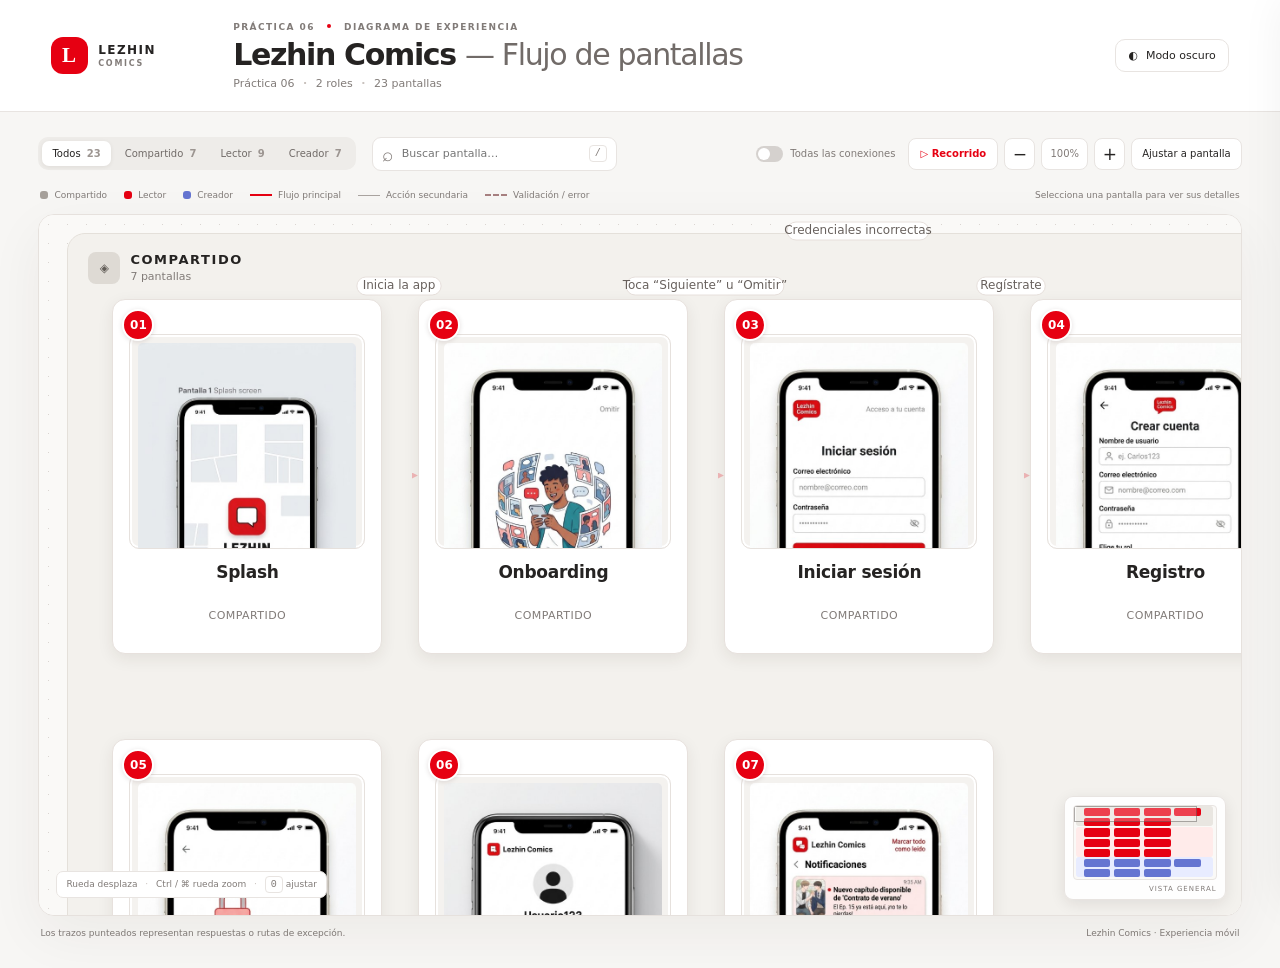
==== commit a58285e0: "feat(practica06): scroll interno en el diagrama interactivo - La rueda del mouse y el touchpad hacen" ====
--- a/docs/index.html
+++ b/docs/index.html
@@ -5,6 +5,7 @@
   <meta name="viewport" content="width=device-width, initial-scale=1">
   <meta name="theme-color" content="#f7f6f4">
   <meta name="description" content="Diagrama interactivo de 23 pantallas de Lezhin Comics para lectores y creadores.">
+  <link rel="icon" href="data:,">
   <title>Lezhin Comics — Flujo de pantallas</title>
   <link rel="stylesheet" href="styles.css">
   <script src="app.js" defer></script>
@@ -23,11 +24,11 @@
     </section>
     <div class="legend"><span><i class="key shared"></i>Compartido</span><span><i class="key reader"></i>Lector</span><span><i class="key creator"></i>Creador</span><span><i class="line-key"></i>Flujo principal</span><span><i class="line-key secondary"></i>Acción secundaria</span><span><i class="line-key dotted"></i>Validación / error</span><span class="legend-note">Selecciona una pantalla para ver sus detalles</span></div>
     <section class="map-shell" aria-label="Diagrama de secuencia interactivo">
-      <div class="map-viewport" id="map-viewport" tabindex="0" aria-label="Lienzo del diagrama. Arrastra para mover; rueda o pellizca para acercar.">
-        <div class="map" id="map"></div>
+      <div class="map-viewport" id="map-viewport" tabindex="0" aria-label="Lienzo del diagrama. Usa la rueda para desplazarte, Ctrl o Cmd más rueda para zoom y las flechas del teclado para navegar.">
+        <div class="map-spacer" id="map-spacer"><div class="map" id="map"></div></div>
       </div>
       <aside class="minimap" aria-label="Minimapa"><div class="mini-map" id="mini-map"></div><span>VISTA GENERAL</span></aside>
-      <div class="gesture-hint">Arrastra para explorar <span>·</span> Rueda para zoom <span>·</span> <kbd>0</kbd> ajustar</div>
+      <div class="gesture-hint">Rueda desplaza <span>·</span> Ctrl / ⌘ rueda zoom <span>·</span> <kbd>0</kbd> ajustar</div>
     </section>
     <section class="tourbar" id="tourbar" hidden><button id="tour-prev">← Anterior</button><div class="tour-progress"><div><strong id="tour-step">Paso 1 de 1</strong><span id="tour-caption">Recorrido compartido</span></div><div class="progress-track"><i id="progress-fill"></i></div></div><button id="tour-next">Siguiente →</button><button id="tour-close" aria-label="Cerrar recorrido">×</button></section>
     <footer><span>Los trazos punteados representan respuestas o rutas de excepción.</span><span>Lezhin Comics · Experiencia móvil</span></footer>
--- a/docs/styles.css
+++ b/docs/styles.css
@@ -1,7 +1,7 @@
-﻿:root{color-scheme:light;--bg:#f7f6f4;--paper:#fff;--ink:#252322;--muted:#817b78;--line:#e8e4e1;--red:#e60012;--red-soft:#fff5f4;--blue:#eef2ff;--blue-ink:#485bb2;--shared:#f3f1ed;--shadow:0 18px 55px #3c21120e;--card-shadow:0 5px 16px #33241d14;--grid:#dad5d1;--map-bg:#faf9f7;--surface:#fff}
-*{box-sizing:border-box}html,body{margin:0;min-height:100%;font-family:Inter,ui-sans-serif,system-ui,-apple-system,"Segoe UI",sans-serif;color:var(--ink)}body{background:var(--bg);transition:background .2s,color .2s}button,input{font:inherit}button{color:inherit;cursor:pointer}.topbar{min-height:112px;display:flex;align-items:center;gap:32px;padding:20px clamp(20px,4vw,64px);background:var(--paper);border-bottom:1px solid var(--line)}.brand{width:150px;flex:none;display:flex;align-items:center;gap:10px;font-size:12px;font-weight:850;letter-spacing:.12em}.brand small{display:block;font-size:8px;letter-spacing:.22em;color:var(--muted);margin-top:2px}.brand-mark{display:grid;place-items:center;width:37px;height:37px;border-radius:12px;background:var(--red);color:white;font:800 21px Georgia,serif}.heading p{margin:0 0 5px;font-size:9px;font-weight:750;letter-spacing:.16em;color:var(--muted)}.heading p i{display:inline-block;width:4px;height:4px;background:var(--red);border-radius:50%;margin:0 8px 2px}.heading h1{margin:0;font-size:clamp(20px,2.4vw,30px);letter-spacing:-.045em;font-weight:730}.heading h1 span{font-weight:440;color:#716b68}.subtitle{margin-top:5px;font-size:11px;color:var(--muted)}.subtitle b{padding:0 5px;color:#c9c2be}.theme-button{margin-left:auto;display:flex;align-items:center;gap:8px;padding:9px 12px;border:1px solid var(--line);border-radius:10px;background:var(--paper);font-size:11px}.theme-button:hover,.icon-button:hover,.fit-button:hover{border-color:#c6bfba;background:var(--bg)}main{max-width:1900px;margin:auto;padding:19px clamp(14px,3vw,48px) 18px}.toolbar{display:flex;align-items:center;gap:16px;min-height:45px}.filters{display:flex;gap:4px;padding:4px;background:#eeece9;border-radius:10px;white-space:nowrap}.filters button{border:0;border-radius:7px;padding:7px 10px;background:transparent;font-size:10px;color:#716b68}.filters button b{margin-left:3px;color:#9c9591;font-weight:600}.filters button.active{background:var(--paper);color:var(--ink);box-shadow:0 1px 4px #33241d14}.search{display:flex;align-items:center;gap:7px;min-width:175px;max-width:245px;flex:1;padding:0 9px;height:34px;border:1px solid var(--line);border-radius:9px;background:var(--paper);color:var(--muted)}.search span{font-size:19px}.search input{width:100%;min-width:0;border:0;outline:0;background:none;font-size:11px;color:var(--ink)}kbd{font:10px ui-monospace,monospace;padding:2px 5px;border:1px solid var(--line);border-radius:4px;color:var(--muted)}.toolbar-actions{margin-left:auto;display:flex;align-items:center;gap:6px;white-space:nowrap}.toggle{display:flex;align-items:center;gap:7px;margin-right:7px;font-size:10px;color:var(--muted);cursor:pointer}.toggle input{position:absolute;opacity:0}.toggle>span{width:27px;height:16px;border-radius:99px;background:#d5d1ce;position:relative;transition:.2s}.toggle>span:after{content:"";position:absolute;width:12px;height:12px;top:2px;left:2px;background:white;border-radius:50%;transition:.2s}.toggle input:checked+span{background:var(--red)}.toggle input:checked+span:after{left:13px}.tour-button,.icon-button,.fit-button,.zoom-readout{height:32px;border:1px solid var(--line);border-radius:8px;background:var(--paper);font-size:10px}.tour-button{padding:0 11px;color:var(--red);font-weight:700}.icon-button{width:31px;font-size:17px}.zoom-readout{width:47px;color:var(--muted);cursor:pointer}.fit-button{padding:0 10px}.legend{display:flex;align-items:center;gap:17px;min-height:38px;padding:4px 2px;color:var(--muted);font-size:9px}.legend>span{display:flex;align-items:center;gap:6px;white-space:nowrap}.key{width:8px;height:8px;border-radius:3px}.key.shared{background:#a6a09a}.key.reader{background:var(--red)}.key.creator{background:#6575d1}.line-key{width:22px;border-top:2px solid var(--red)}.line-key.secondary{border-color:#aaa4a0;border-width:1px}.line-key.dotted{border-color:#a78080;border-top-style:dashed}.legend-note{margin-left:auto}.map-shell{position:relative;height:min(69vh,790px);min-height:570px;border:1px solid #e6e1dd;border-radius:16px;background:var(--surface);overflow:hidden;box-shadow:var(--shadow)}.map-viewport{position:absolute;inset:0;overflow:hidden;touch-action:none;cursor:grab;background-color:var(--map-bg);background-image:radial-gradient(var(--grid) .65px,transparent .75px);background-size:19px 19px}.map-viewport.dragging{cursor:grabbing}.map{position:absolute;left:0;top:0;width:1840px;height:990px;transform-origin:0 0}.lane{position:absolute;left:28px;right:28px;border-radius:18px;padding:18px 20px}.lane.shared{top:18px;height:290px;background:var(--shared);border:1px solid #e4e0da}.lane.reader{top:330px;height:290px;background:var(--red-soft);border:1px solid #f4dedd}.lane.creator{top:642px;height:290px;background:var(--blue);border:1px solid #dfe4fa}.lane-head{height:47px;display:flex;align-items:flex-start;gap:10px;position:relative;z-index:2}.lane-icon{display:grid;place-items:center;width:26px;height:26px;border-radius:8px;background:#dedad4;color:#615c57;font-size:12px}.lane.reader .lane-icon{background:#ffe0df;color:var(--red)}.lane.creator .lane-icon{background:#dce2ff;color:var(--blue-ink)}.lane-label{font-size:10px;font-weight:800;letter-spacing:.12em}.lane-count{display:block;margin-top:3px;color:var(--muted);font-size:9px;font-weight:450;letter-spacing:0}.cards{display:flex;gap:27px;position:relative;z-index:3;padding-left:8px}.screen-card{position:relative;flex:none;width:165px;height:245px;padding:11px 11px 10px;border:1px solid #e7e1dd;border-radius:13px;background:var(--surface);box-shadow:var(--card-shadow);transition:transform .18s,border .18s,box-shadow .18s,opacity .18s;cursor:pointer}.screen-card:hover{transform:translateY(-4px);border-color:#f0aaa8;box-shadow:0 11px 24px #7a251722}.screen-card.selected{outline:2px solid var(--red);outline-offset:2px}.screen-card.dimmed{opacity:.23}.screen-card.filtered-out{display:none}.number{position:absolute;z-index:2;left:6px;top:6px;display:grid;place-items:center;width:23px;height:23px;border:2px solid var(--surface);border-radius:50%;background:var(--red);color:white;font-size:9px;font-weight:800;box-shadow:0 1px 5px #32100e20}.phone{width:100%;height:143px;padding:5px;border:1px solid #e6e1dd;border-radius:10px;background:#f4f2ef;box-shadow:inset 0 0 0 2px #fff;display:grid;place-items:center;overflow:hidden}.phone img{width:100%;height:100%;object-fit:contain;border-radius:5px}.phone .missing{font-size:10px;line-height:1.45;text-align:center;color:var(--muted);padding:8px}.screen-title{margin:9px 1px 3px;font-size:11px;font-weight:740;line-height:1.22;min-height:27px;letter-spacing:-.015em}.screen-role{font-size:8px;color:var(--muted);letter-spacing:.04em}.edge-layer{position:absolute;inset:0;width:1840px;height:990px;z-index:2;overflow:visible;pointer-events:none}.edge{fill:none;stroke-linecap:round;stroke-linejoin:round;opacity:.24;transition:opacity .16s,stroke-width .16s}.edge.primary{stroke:var(--red);stroke-width:2.6;opacity:.72}.edge.secondary{stroke:#a59e99;stroke-width:1.25}.edge.branch{stroke:#bd8583;stroke-width:1.5;stroke-dasharray:5 5}.edge.active{opacity:1;stroke-width:3.2}.edge.faded{opacity:.035}.edge-label{font:9px Inter,system-ui,sans-serif;fill:#68615d}.edge-label-bg{fill:var(--paper);stroke:#e7e0dc;stroke-width:1}.map.hide-secondary .edge.secondary,.map.hide-secondary .edge.branch{opacity:0}.map.hide-secondary .edge.secondary.active,.map.hide-secondary .edge.branch.active{opacity:1}.lane.is-hidden{opacity:.14}.minimap{position:absolute;right:15px;bottom:15px;width:162px;padding:8px 8px 6px;border:1px solid var(--line);border-radius:9px;background:color-mix(in srgb,var(--surface) 92%,transparent);box-shadow:0 4px 15px #261b1517;z-index:6}.mini-map{height:75px;position:relative;background:var(--map-bg);border:1px solid var(--line);border-radius:4px;overflow:hidden}.mini-lane{position:absolute;left:2%;width:96%;height:25%;border-radius:3px}.mini-lane.shared{top:4%;background:#e9e6e1}.mini-lane.reader{top:37%;background:#ffebea}.mini-lane.creator{top:70%;background:#e8ecff}.mini-card{position:absolute;width:5.7%;height:18%;border-radius:2px;background:#e60012;top:8%}.mini-lane.reader .mini-card{background:#e60012}.mini-lane.creator .mini-card{background:#6575d1}.mini-window{position:absolute;border:1px solid #38343166;background:#ffffff40;z-index:3;pointer-events:none}.minimap>span{display:block;margin-top:5px;text-align:right;font-size:7px;letter-spacing:.14em;color:var(--muted)}.gesture-hint{position:absolute;left:17px;bottom:17px;z-index:4;padding:7px 9px;border:1px solid var(--line);border-radius:7px;background:var(--surface);font-size:9px;color:var(--muted)}.gesture-hint span{padding:0 5px;color:#c9c1bc}.tourbar{display:flex;align-items:center;gap:14px;margin-top:10px;padding:10px 13px;background:var(--paper);border:1px solid var(--line);border-radius:10px}.tourbar[hidden]{display:none}.tourbar button{border:1px solid var(--line);border-radius:7px;background:var(--paper);padding:7px 10px;font-size:10px}.tour-progress{display:flex;align-items:center;gap:22px;flex:1}.tour-progress strong,.tour-progress span{display:block;font-size:10px}.tour-progress span{margin-top:2px;color:var(--muted);font-size:9px}.progress-track{height:4px;background:#eee9e6;border-radius:4px;flex:1;max-width:400px}.progress-track i{display:block;height:100%;width:0;background:var(--red);border-radius:4px;transition:width .2s}#tour-close{font-size:16px;padding:3px 8px}footer{display:flex;justify-content:space-between;padding:12px 2px;color:var(--muted);font-size:9px}.detail{position:fixed;z-index:15;right:0;top:0;bottom:0;width:min(390px,92vw);padding:27px 24px;background:var(--paper);border-left:1px solid var(--line);box-shadow:-15px 0 45px #1c100f12;transform:translateX(105%);transition:transform .24s ease;overflow:auto}.detail.open{transform:translateX(0)}.close-detail{position:absolute;right:15px;top:13px;width:32px;height:32px;border:1px solid var(--line);border-radius:50%;background:var(--paper);font-size:19px}.detail .detail-number{display:inline-flex;align-items:center;gap:7px;margin:22px 0 8px;color:var(--red);font-size:10px;font-weight:800;letter-spacing:.1em}.detail h2{margin:0 0 6px;font-size:25px;letter-spacing:-.04em}.detail .role-pill{display:inline-block;padding:5px 8px;border-radius:6px;background:var(--red-soft);color:var(--red);font-size:9px;font-weight:700}.detail img,.detail .detail-missing{display:grid;place-items:center;width:100%;height:390px;margin:18px 0 14px;border:1px solid var(--line);border-radius:13px;background:var(--map-bg);object-fit:contain}.detail .detail-missing{padding:25px;text-align:center;color:var(--muted);font-size:13px}.detail p{font-size:12px;line-height:1.65;color:var(--muted)}.detail h3{margin:22px 0 9px;font-size:11px;text-transform:uppercase;letter-spacing:.11em}.next-link{display:flex;align-items:center;justify-content:space-between;gap:8px;width:100%;margin:6px 0;padding:10px 11px;border:1px solid var(--line);border-radius:9px;background:var(--paper);text-align:left;font-size:10px}.next-link:hover{border-color:#f0a5a2;background:var(--red-soft)}.next-link strong{display:block;margin-top:3px;font-size:10px;color:var(--muted);font-weight:500}.scrim{position:fixed;inset:0;z-index:14;background:#211a1880;opacity:0;pointer-events:none;transition:opacity .2s}.scrim.open{opacity:1;pointer-events:auto}.tooltip{position:fixed;z-index:12;display:none;max-width:240px;padding:7px 9px;background:#292523;color:white;border-radius:6px;font-size:10px;pointer-events:none}.tour-active{outline:3px solid #e60012!important;outline-offset:3px}.theme-dark{color-scheme:dark;--bg:#181716;--paper:#242220;--ink:#f2eeeb;--muted:#aaa29d;--line:#3a3532;--shared:#302d2a;--red-soft:#392222;--blue:#252a41;--blue-ink:#aebaff;--grid:#413b37;--map-bg:#201e1c;--surface:#292624;--shadow:0 18px 55px #0005;--card-shadow:0 5px 16px #0004}.theme-dark .topbar,.theme-dark .map-shell,.theme-dark .screen-card,.theme-dark .detail{border-color:var(--line)}.theme-dark .filters{background:#302d2a}.theme-dark .phone{background:#211f1d;border-color:#46403c}.theme-dark .lane.reader{border-color:#59302f}.theme-dark .lane.creator{border-color:#353c62}
+:root{color-scheme:light;--bg:#f7f6f4;--paper:#fff;--ink:#252322;--muted:#817b78;--line:#e8e4e1;--red:#e60012;--red-soft:#fff5f4;--blue:#eef2ff;--blue-ink:#485bb2;--shared:#f3f1ed;--shadow:0 18px 55px #3c21120e;--card-shadow:0 5px 16px #33241d14;--grid:#dad5d1;--map-bg:#faf9f7;--surface:#fff}
+*{box-sizing:border-box}html,body{margin:0;min-height:100%;font-family:Inter,ui-sans-serif,system-ui,-apple-system,"Segoe UI",sans-serif;color:var(--ink)}body{background:var(--bg);transition:background .2s,color .2s}button,input{font:inherit}button{color:inherit;cursor:pointer}.topbar{min-height:112px;display:flex;align-items:center;gap:32px;padding:20px clamp(20px,4vw,64px);background:var(--paper);border-bottom:1px solid var(--line)}.brand{width:150px;flex:none;display:flex;align-items:center;gap:10px;font-size:12px;font-weight:850;letter-spacing:.12em}.brand small{display:block;font-size:8px;letter-spacing:.22em;color:var(--muted);margin-top:2px}.brand-mark{display:grid;place-items:center;width:37px;height:37px;border-radius:12px;background:var(--red);color:white;font:800 21px Georgia,serif}.heading p{margin:0 0 5px;font-size:9px;font-weight:750;letter-spacing:.16em;color:var(--muted)}.heading p i{display:inline-block;width:4px;height:4px;background:var(--red);border-radius:50%;margin:0 8px 2px}.heading h1{margin:0;font-size:clamp(20px,2.4vw,30px);letter-spacing:-.045em;font-weight:730}.heading h1 span{font-weight:440;color:#716b68}.subtitle{margin-top:5px;font-size:11px;color:var(--muted)}.subtitle b{padding:0 5px;color:#c9c2be}.theme-button{margin-left:auto;display:flex;align-items:center;gap:8px;padding:9px 12px;border:1px solid var(--line);border-radius:10px;background:var(--paper);font-size:11px}.theme-button:hover,.icon-button:hover,.fit-button:hover{border-color:#c6bfba;background:var(--bg)}main{max-width:1900px;margin:auto;padding:19px clamp(14px,3vw,48px) 18px}.toolbar{display:flex;align-items:center;gap:16px;min-height:45px}.filters{display:flex;gap:4px;padding:4px;background:#eeece9;border-radius:10px;white-space:nowrap}.filters button{border:0;border-radius:7px;padding:7px 10px;background:transparent;font-size:10px;color:#716b68}.filters button b{margin-left:3px;color:#9c9591;font-weight:600}.filters button.active{background:var(--paper);color:var(--ink);box-shadow:0 1px 4px #33241d14}.search{display:flex;align-items:center;gap:7px;min-width:175px;max-width:245px;flex:1;padding:0 9px;height:34px;border:1px solid var(--line);border-radius:9px;background:var(--paper);color:var(--muted)}.search span{font-size:19px}.search input{width:100%;min-width:0;border:0;outline:0;background:none;font-size:11px;color:var(--ink)}kbd{font:10px ui-monospace,monospace;padding:2px 5px;border:1px solid var(--line);border-radius:4px;color:var(--muted)}.toolbar-actions{margin-left:auto;display:flex;align-items:center;gap:6px;white-space:nowrap}.toggle{display:flex;align-items:center;gap:7px;margin-right:7px;font-size:10px;color:var(--muted);cursor:pointer}.toggle input{position:absolute;opacity:0}.toggle>span{width:27px;height:16px;border-radius:99px;background:#d5d1ce;position:relative;transition:.2s}.toggle>span:after{content:"";position:absolute;width:12px;height:12px;top:2px;left:2px;background:white;border-radius:50%;transition:.2s}.toggle input:checked+span{background:var(--red)}.toggle input:checked+span:after{left:13px}.tour-button,.icon-button,.fit-button,.zoom-readout{height:32px;border:1px solid var(--line);border-radius:8px;background:var(--paper);font-size:10px}.tour-button{padding:0 11px;color:var(--red);font-weight:700}.icon-button{width:31px;font-size:17px}.zoom-readout{width:47px;color:var(--muted);cursor:pointer}.fit-button{padding:0 10px}.legend{display:flex;align-items:center;gap:17px;min-height:38px;padding:4px 2px;color:var(--muted);font-size:9px}.legend>span{display:flex;align-items:center;gap:6px;white-space:nowrap}.key{width:8px;height:8px;border-radius:3px}.key.shared{background:#a6a09a}.key.reader{background:var(--red)}.key.creator{background:#6575d1}.line-key{width:22px;border-top:2px solid var(--red)}.line-key.secondary{border-color:#aaa4a0;border-width:1px}.line-key.dotted{border-color:#a78080;border-top-style:dashed}.legend-note{margin-left:auto}.map-shell{position:relative;height:min(78vh,860px);min-height:570px;border:1px solid #e6e1dd;border-radius:16px;background:var(--surface);overflow:hidden;box-shadow:var(--shadow)}.map-viewport{position:absolute;inset:0;overflow:auto;touch-action:pan-x pan-y;overscroll-behavior:contain;scrollbar-width:thin;scrollbar-color:#b9b2ae transparent;cursor:grab;background-color:var(--map-bg);background-image:radial-gradient(var(--grid) .65px,transparent .75px);background-size:19px 19px}.map-viewport.dragging{cursor:grabbing;user-select:none}.map-viewport::-webkit-scrollbar{width:12px;height:12px}.map-viewport::-webkit-scrollbar-track{background:transparent}.map-viewport::-webkit-scrollbar-thumb{border:3px solid transparent;border-radius:99px;background:#b9b2ae;background-clip:padding-box}.map-viewport::-webkit-scrollbar-thumb:hover{background:#e60012;background-clip:padding-box}.map-spacer{position:relative;width:1380px;height:3200px}.map{position:absolute;left:0;top:0;width:1380px;height:3200px;transform-origin:0 0}.lane{position:absolute;left:28px;right:28px;border-radius:18px;padding:18px 20px}.lane.shared{top:18px;height:860px;background:var(--shared);border:1px solid #e4e0da}.lane.reader{top:920px;height:1300px;background:var(--red-soft);border:1px solid #f4dedd}.lane.creator{top:2248px;height:860px;background:var(--blue);border:1px solid #dfe4fa}.lane-head{height:47px;display:flex;align-items:flex-start;gap:10px;position:relative;z-index:2}.lane-icon{display:grid;place-items:center;width:32px;height:32px;border-radius:8px;background:#dedad4;color:#615c57;font-size:12px}.lane.reader .lane-icon{background:#ffe0df;color:var(--red)}.lane.creator .lane-icon{background:#dce2ff;color:var(--blue-ink)}.lane-label{font-size:13px;font-weight:800;letter-spacing:.12em}.lane-count{display:block;margin-top:3px;color:var(--muted);font-size:11px;font-weight:450;letter-spacing:0}.cards{display:flex;gap:36px;position:relative;z-index:3;padding-left:8px}.screen-card{position:relative;flex:none;width:270px;height:355px;padding:16px 16px 14px;border:1px solid #e7e1dd;border-radius:13px;background:var(--surface);box-shadow:var(--card-shadow);transition:transform .18s,border .18s,box-shadow .18s,opacity .18s;cursor:pointer}.screen-card:hover{transform:translateY(-4px);border-color:#f0aaa8;box-shadow:0 11px 24px #7a251722}.screen-card.selected{outline:2px solid var(--red);outline-offset:2px}.screen-card.dimmed{opacity:.23}.screen-card.filtered-out{display:none}.number{position:absolute;z-index:2;left:9px;top:9px;display:grid;place-items:center;width:32px;height:32px;border:2px solid var(--surface);border-radius:50%;background:var(--red);color:white;font-size:12px;font-weight:800;box-shadow:0 1px 5px #32100e20}.phone{width:100%;height:215px;padding:8px;border:1px solid #e6e1dd;border-radius:10px;background:#f4f2ef;box-shadow:inset 0 0 0 2px #fff;display:grid;place-items:center;overflow:hidden}.phone img{width:100%;height:100%;object-fit:contain;border-radius:5px}.phone .missing{font-size:14px;line-height:1.45;text-align:center;color:var(--muted);padding:8px}.screen-title{display:block;margin:13px 2px 5px;font-size:17px;font-weight:740;line-height:1.24;min-height:42px;letter-spacing:-.015em}.screen-role{display:block;font-size:11px;color:var(--muted);letter-spacing:.04em}.edge-layer{position:absolute;inset:0;width:1380px;height:3200px;z-index:2;overflow:visible;pointer-events:none}.edge{fill:none;stroke-linecap:round;stroke-linejoin:round;opacity:.24;transition:opacity .16s,stroke-width .16s}.edge.primary{stroke:var(--red);stroke-width:2.6;opacity:.72}.edge.secondary{stroke:#a59e99;stroke-width:1.25}.edge.branch{stroke:#bd8583;stroke-width:1.5;stroke-dasharray:5 5}.edge.active{opacity:1;stroke-width:3.2}.edge.faded{opacity:.035}.edge-label{font:12px Inter,system-ui,sans-serif;fill:#68615d}.edge-label-bg{fill:var(--paper);stroke:#e7e0dc;stroke-width:1}.map.hide-secondary .edge.secondary,.map.hide-secondary .edge.branch{opacity:0}.map.hide-secondary .edge.secondary.active,.map.hide-secondary .edge.branch.active{opacity:1}.lane.is-hidden{opacity:.14}.minimap{position:absolute;right:15px;bottom:15px;width:162px;padding:8px 8px 6px;border:1px solid var(--line);border-radius:9px;background:color-mix(in srgb,var(--surface) 92%,transparent);box-shadow:0 4px 15px #261b1517;z-index:6}.mini-map{height:75px;position:relative;background:var(--map-bg);border:1px solid var(--line);border-radius:4px;overflow:hidden}.mini-lane{position:absolute;left:2%;width:96%;height:25%;border-radius:3px}.mini-lane.shared{top:5%;background:#e9e6e1}.mini-lane.reader{top:38%;background:#ffebea}.mini-lane.creator{top:71%;background:#e8ecff}.mini-card{position:absolute;width:5.7%;height:18%;border-radius:2px;background:#e60012;top:8%}.mini-lane.reader .mini-card{background:#e60012}.mini-lane.creator .mini-card{background:#6575d1}.mini-window{position:absolute;border:1px solid #38343166;background:#ffffff40;z-index:3;pointer-events:none}.minimap>span{display:block;margin-top:5px;text-align:right;font-size:7px;letter-spacing:.14em;color:var(--muted)}.gesture-hint{position:absolute;left:17px;bottom:17px;z-index:4;padding:7px 9px;border:1px solid var(--line);border-radius:7px;background:var(--surface);font-size:9px;color:var(--muted)}.gesture-hint span{padding:0 5px;color:#c9c1bc}.tourbar{display:flex;align-items:center;gap:14px;margin-top:10px;padding:10px 13px;background:var(--paper);border:1px solid var(--line);border-radius:10px}.tourbar[hidden]{display:none}.tourbar button{border:1px solid var(--line);border-radius:7px;background:var(--paper);padding:7px 10px;font-size:10px}.tour-progress{display:flex;align-items:center;gap:22px;flex:1}.tour-progress strong,.tour-progress span{display:block;font-size:10px}.tour-progress span{margin-top:2px;color:var(--muted);font-size:9px}.progress-track{height:4px;background:#eee9e6;border-radius:4px;flex:1;max-width:400px}.progress-track i{display:block;height:100%;width:0;background:var(--red);border-radius:4px;transition:width .2s}#tour-close{font-size:16px;padding:3px 8px}footer{display:flex;justify-content:space-between;padding:12px 2px;color:var(--muted);font-size:9px}.detail{position:fixed;z-index:15;right:0;top:0;bottom:0;width:min(390px,92vw);padding:27px 24px;background:var(--paper);border-left:1px solid var(--line);box-shadow:-15px 0 45px #1c100f12;transform:translateX(105%);transition:transform .24s ease;overflow:auto}.detail.open{transform:translateX(0)}.close-detail{position:absolute;right:15px;top:13px;width:32px;height:32px;border:1px solid var(--line);border-radius:50%;background:var(--paper);font-size:19px}.detail .detail-number{display:inline-flex;align-items:center;gap:7px;margin:22px 0 8px;color:var(--red);font-size:10px;font-weight:800;letter-spacing:.1em}.detail h2{margin:0 0 6px;font-size:25px;letter-spacing:-.04em}.detail .role-pill{display:inline-block;padding:5px 8px;border-radius:6px;background:var(--red-soft);color:var(--red);font-size:9px;font-weight:700}.detail img,.detail .detail-missing{display:grid;place-items:center;width:100%;height:390px;margin:18px 0 14px;border:1px solid var(--line);border-radius:13px;background:var(--map-bg);object-fit:contain}.detail .detail-missing{padding:25px;text-align:center;color:var(--muted);font-size:13px}.detail p{font-size:12px;line-height:1.65;color:var(--muted)}.detail h3{margin:22px 0 9px;font-size:11px;text-transform:uppercase;letter-spacing:.11em}.next-link{display:flex;align-items:center;justify-content:space-between;gap:8px;width:100%;margin:6px 0;padding:10px 11px;border:1px solid var(--line);border-radius:9px;background:var(--paper);text-align:left;font-size:10px}.next-link:hover{border-color:#f0a5a2;background:var(--red-soft)}.next-link strong{display:block;margin-top:3px;font-size:10px;color:var(--muted);font-weight:500}.scrim{position:fixed;inset:0;z-index:14;background:#211a1880;opacity:0;pointer-events:none;transition:opacity .2s}.scrim.open{opacity:1;pointer-events:auto}.tooltip{position:fixed;z-index:12;display:none;max-width:240px;padding:7px 9px;background:#292523;color:white;border-radius:6px;font-size:10px;pointer-events:none}.tour-active{outline:3px solid #e60012!important;outline-offset:3px}.theme-dark{color-scheme:dark;--bg:#181716;--paper:#242220;--ink:#f2eeeb;--muted:#aaa29d;--line:#3a3532;--shared:#302d2a;--red-soft:#392222;--blue:#252a41;--blue-ink:#aebaff;--grid:#413b37;--map-bg:#201e1c;--surface:#292624;--shadow:0 18px 55px #0005;--card-shadow:0 5px 16px #0004}.theme-dark .topbar,.theme-dark .map-shell,.theme-dark .screen-card,.theme-dark .detail{border-color:var(--line)}.theme-dark .filters{background:#302d2a}.theme-dark .phone{background:#211f1d;border-color:#46403c}.theme-dark .lane.reader{border-color:#59302f}.theme-dark .lane.creator{border-color:#353c62}
 @media(max-width:1050px){.topbar{gap:18px}.brand{width:auto}.toolbar{flex-wrap:wrap;gap:8px}.toolbar-actions{margin-left:0;flex:1}.legend{gap:11px;flex-wrap:wrap}.map-shell{height:68vh}.minimap{width:132px}.mini-map{height:62px}}
-@media(max-width:650px){.topbar{min-height:86px;padding:13px 14px;gap:11px}.brand{font-size:0}.brand-mark{width:33px;height:33px}.brand small{display:none}.heading p{font-size:7px}.heading h1{font-size:18px}.heading h1 span{display:block;font-size:14px;margin-top:1px}.subtitle{font-size:9px}.theme-button{width:34px;height:34px;justify-content:center;padding:0;font-size:15px}.theme-button span{display:none}main{padding:12px 10px}.toolbar{gap:8px}.filters{display:grid;grid-template-columns:repeat(4,minmax(0,1fr));width:100%;justify-content:stretch}.filters button{min-width:0;flex:1;text-align:center;padding:7px 2px;font-size:7px}.filters button b{margin-left:1px;font-size:7px}.search{max-width:none;min-width:0;height:33px}.toolbar-actions{gap:4px}.toggle{font-size:0;margin-right:auto}.toggle>span{font-size:initial}.tour-button{padding:0 8px}.tour-button span{font-size:9px}.fit-button{font-size:9px;padding:0 7px}.legend{min-height:46px;flex-wrap:wrap;gap:8px 12px;font-size:8px}.legend-note{display:none}.map-shell{height:calc(100dvh - 280px);min-height:420px;border-radius:12px}.minimap{right:8px;bottom:8px;width:110px;padding:5px}.mini-map{height:51px}.minimap>span{font-size:6px}.gesture-hint{left:8px;bottom:8px;font-size:8px;padding:6px}.detail{top:auto;left:0;right:0;bottom:0;width:100%;height:min(84dvh,700px);padding:17px 18px 28px;border-left:0;border-top:1px solid var(--line);border-radius:17px 17px 0 0;transform:translateY(105%)}.detail.open{transform:translateY(0)}.close-detail{top:10px}.detail .detail-number{margin-top:23px}.detail h2{font-size:22px}.detail img,.detail .detail-missing{height:260px}.scrim{z-index:14}.tourbar{gap:6px;padding:8px}.tourbar button{font-size:9px;padding:6px}.tour-progress{gap:8px}.progress-track{max-width:none}.tour-progress strong{font-size:9px}.tour-progress span{font-size:8px}footer{font-size:8px;gap:8px}.map{width:1840px}.edge-layer{width:1840px}}
+@media(max-width:650px){.topbar{min-height:86px;padding:13px 14px;gap:11px}.brand{font-size:0}.brand-mark{width:33px;height:33px}.brand small{display:none}.heading p{font-size:7px}.heading h1{font-size:18px}.heading h1 span{display:block;font-size:14px;margin-top:1px}.subtitle{font-size:9px}.theme-button{width:34px;height:34px;justify-content:center;padding:0;font-size:15px}.theme-button span{display:none}main{padding:12px 10px}.toolbar{gap:8px}.filters{display:grid;grid-template-columns:repeat(4,minmax(0,1fr));width:100%;justify-content:stretch}.filters button{min-width:0;flex:1;text-align:center;padding:7px 2px;font-size:7px}.filters button b{margin-left:1px;font-size:7px}.search{max-width:none;min-width:0;height:33px}.toolbar-actions{gap:4px}.toggle{font-size:0;margin-right:auto}.toggle>span{font-size:initial}.tour-button{padding:0 8px}.tour-button span{font-size:9px}.fit-button{font-size:9px;padding:0 7px}.legend{min-height:46px;flex-wrap:wrap;gap:8px 12px;font-size:8px}.legend-note{display:none}.map-shell{height:calc(100dvh - 280px);min-height:420px;border-radius:12px}.minimap{right:8px;bottom:8px;width:110px;padding:5px}.mini-map{height:51px}.minimap>span{font-size:6px}.gesture-hint{left:8px;bottom:8px;font-size:8px;padding:6px}.detail{top:auto;left:0;right:0;bottom:0;width:100%;height:min(84dvh,700px);padding:17px 18px 28px;border-left:0;border-top:1px solid var(--line);border-radius:17px 17px 0 0;transform:translateY(105%)}.detail.open{transform:translateY(0)}.scrim.open{pointer-events:none}.close-detail{top:10px}.detail .detail-number{margin-top:23px}.detail h2{font-size:22px}.detail img,.detail .detail-missing{height:260px}.scrim{z-index:14}.tourbar{gap:6px;padding:8px}.tourbar button{font-size:9px;padding:6px}.tour-progress{gap:8px}.progress-track{max-width:none}.tour-progress strong{font-size:9px}.tour-progress span{font-size:8px}footer{font-size:8px;gap:8px}.map{width:1380px;height:3200px}.edge-layer{width:1380px;height:3200px}}
 @media(prefers-reduced-motion:reduce){*,*:before,*:after{scroll-behavior:auto!important;transition:none!important}}
 
 
